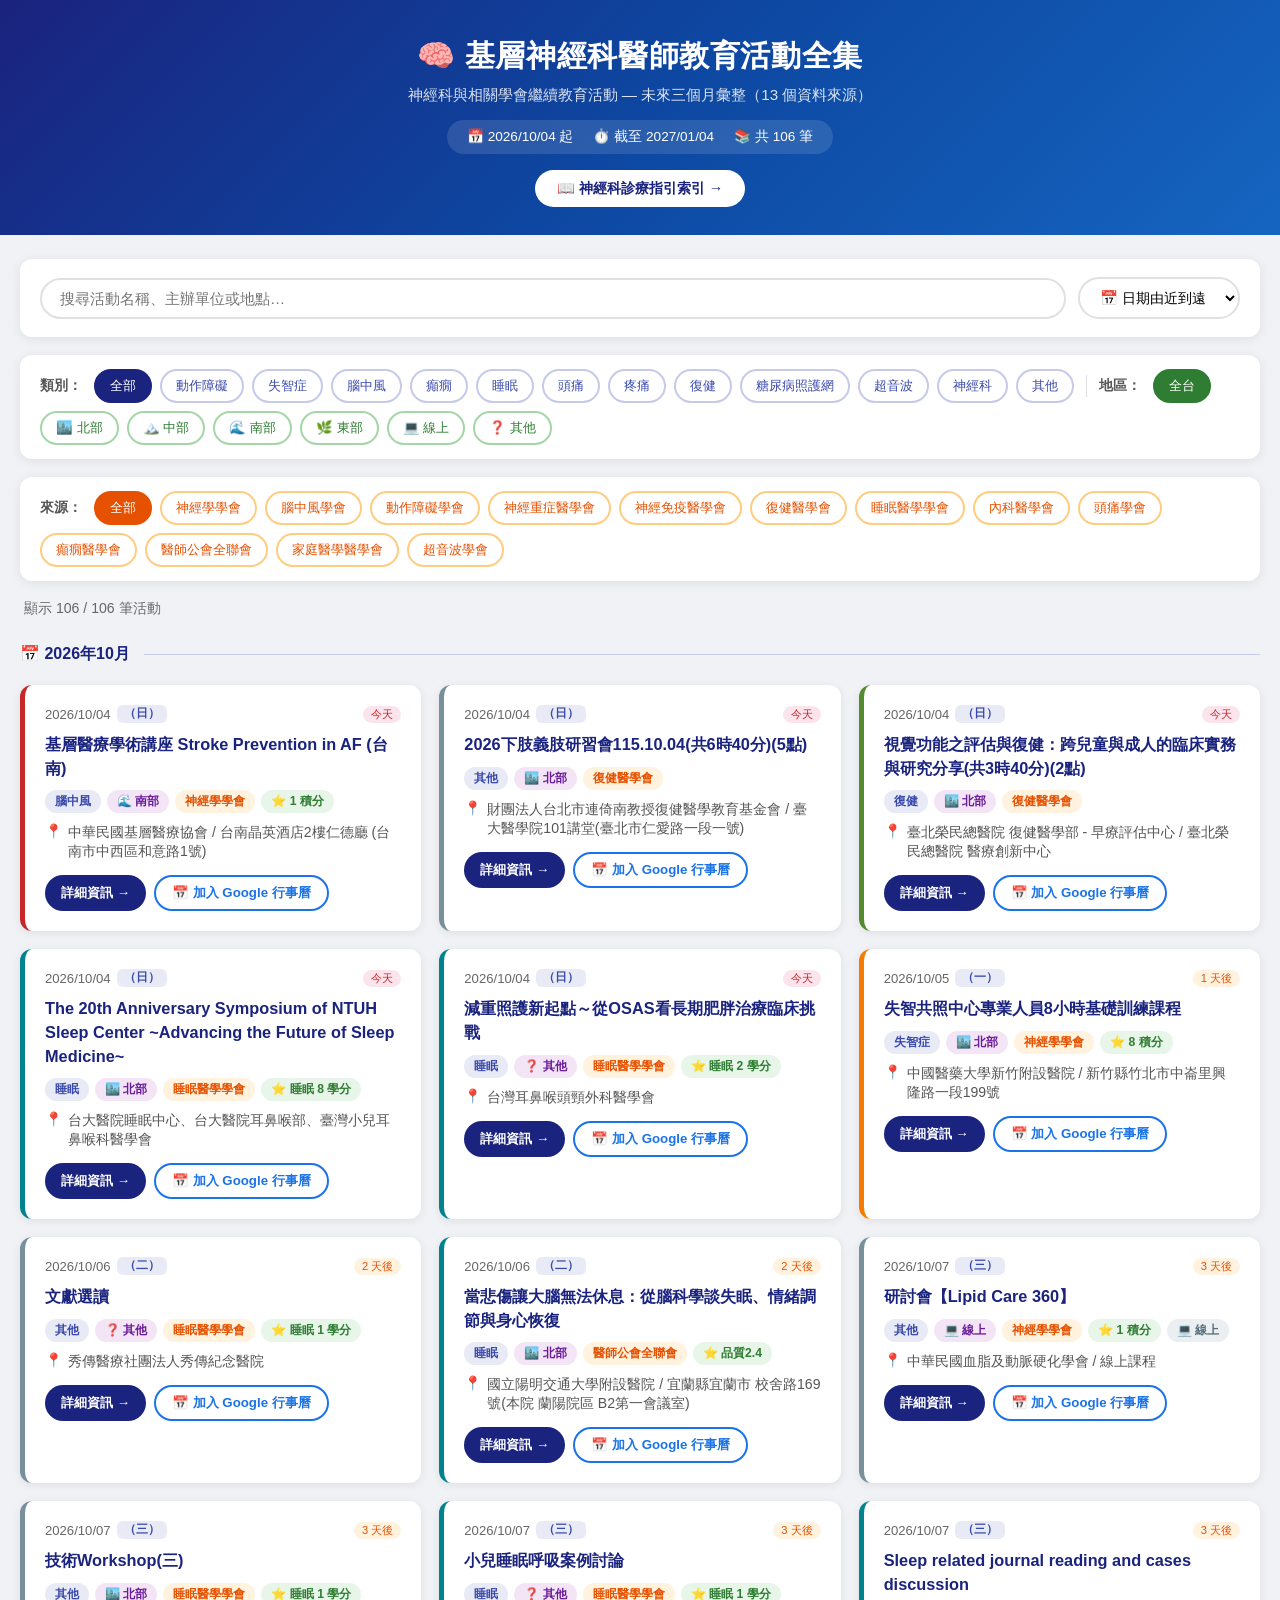
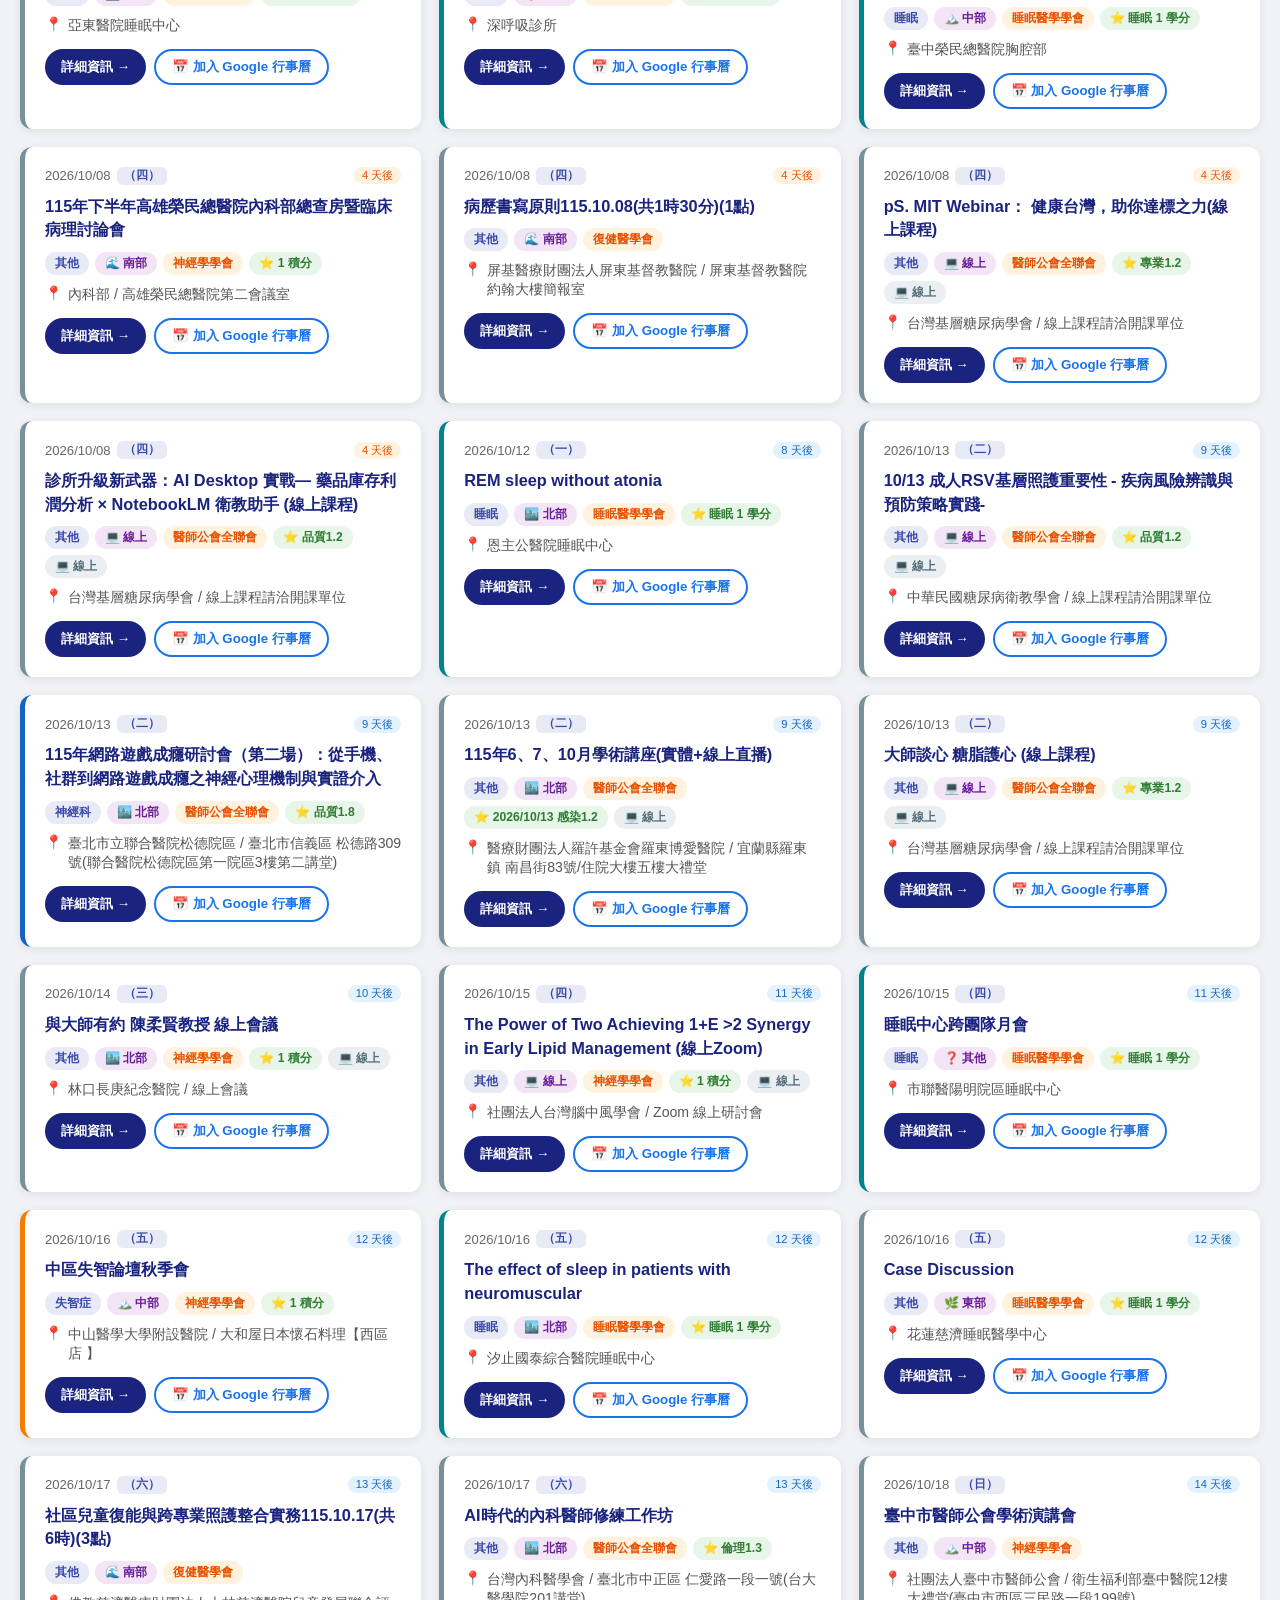
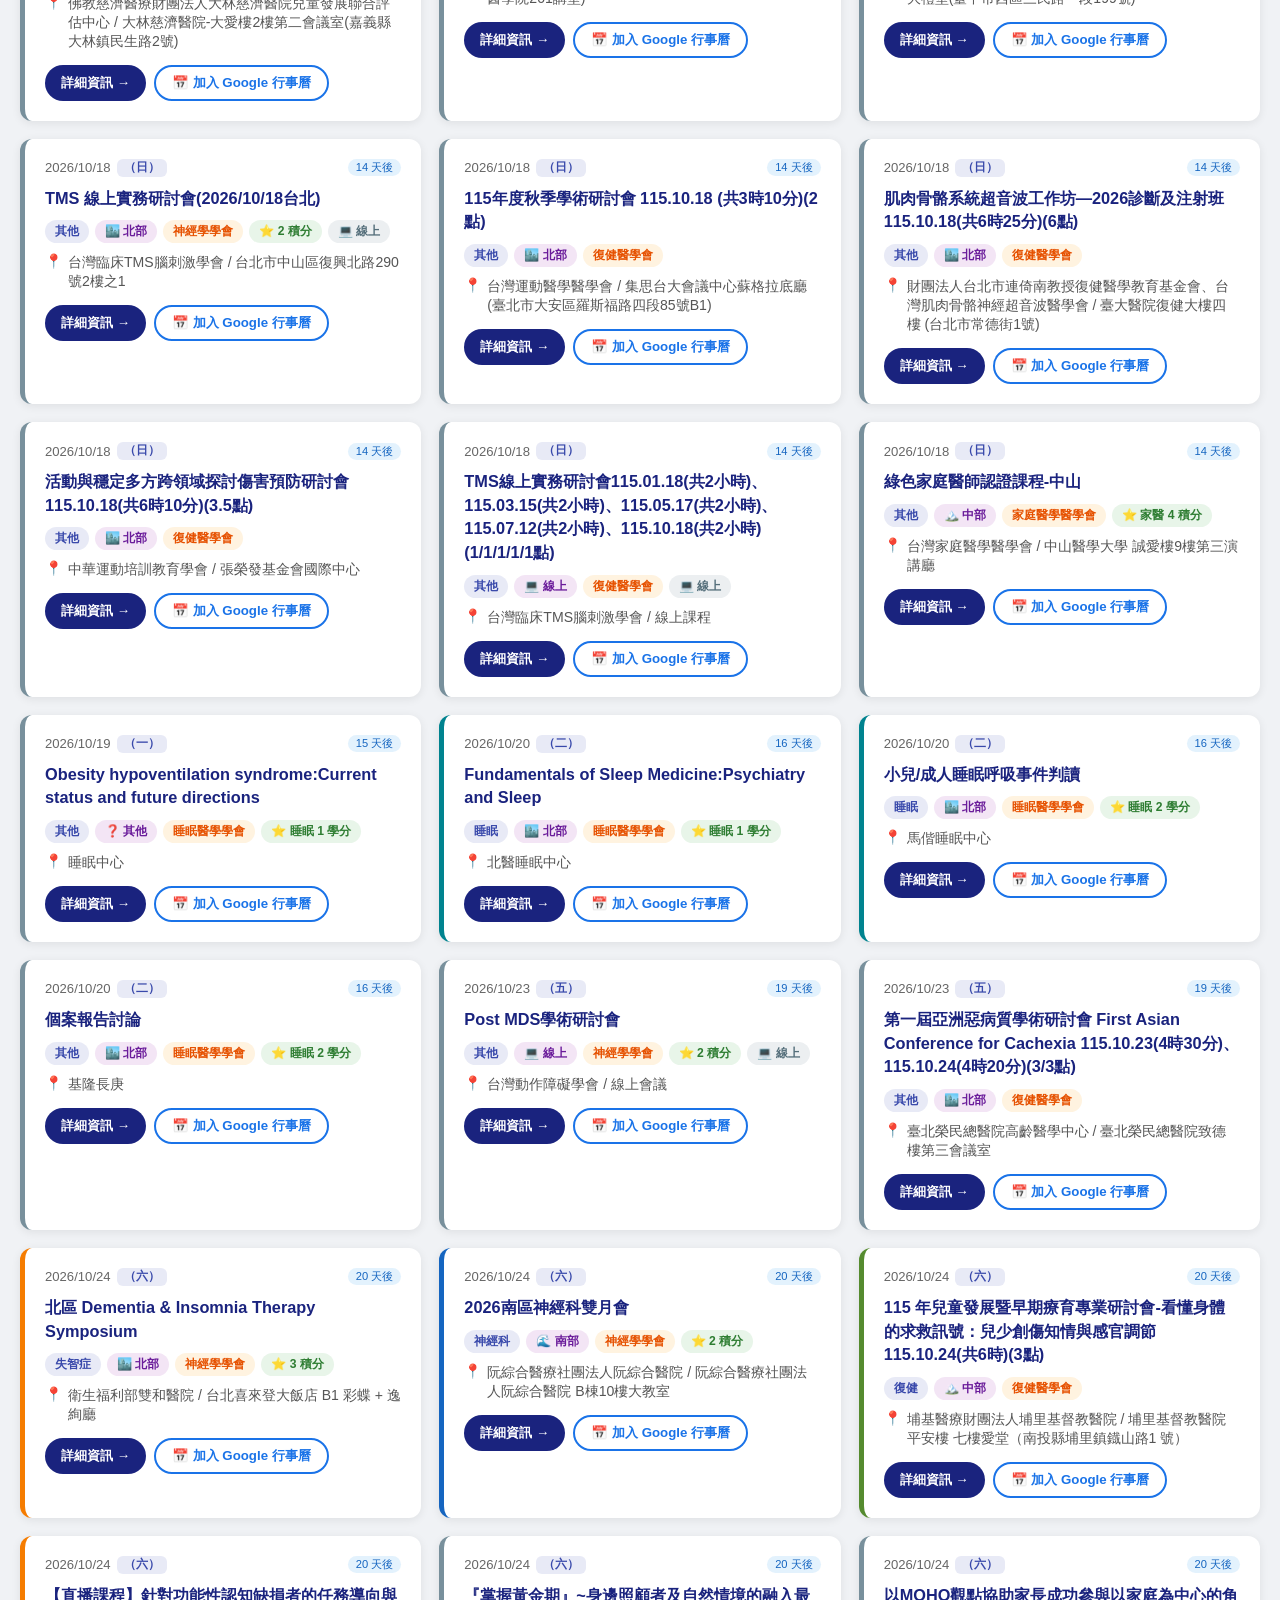
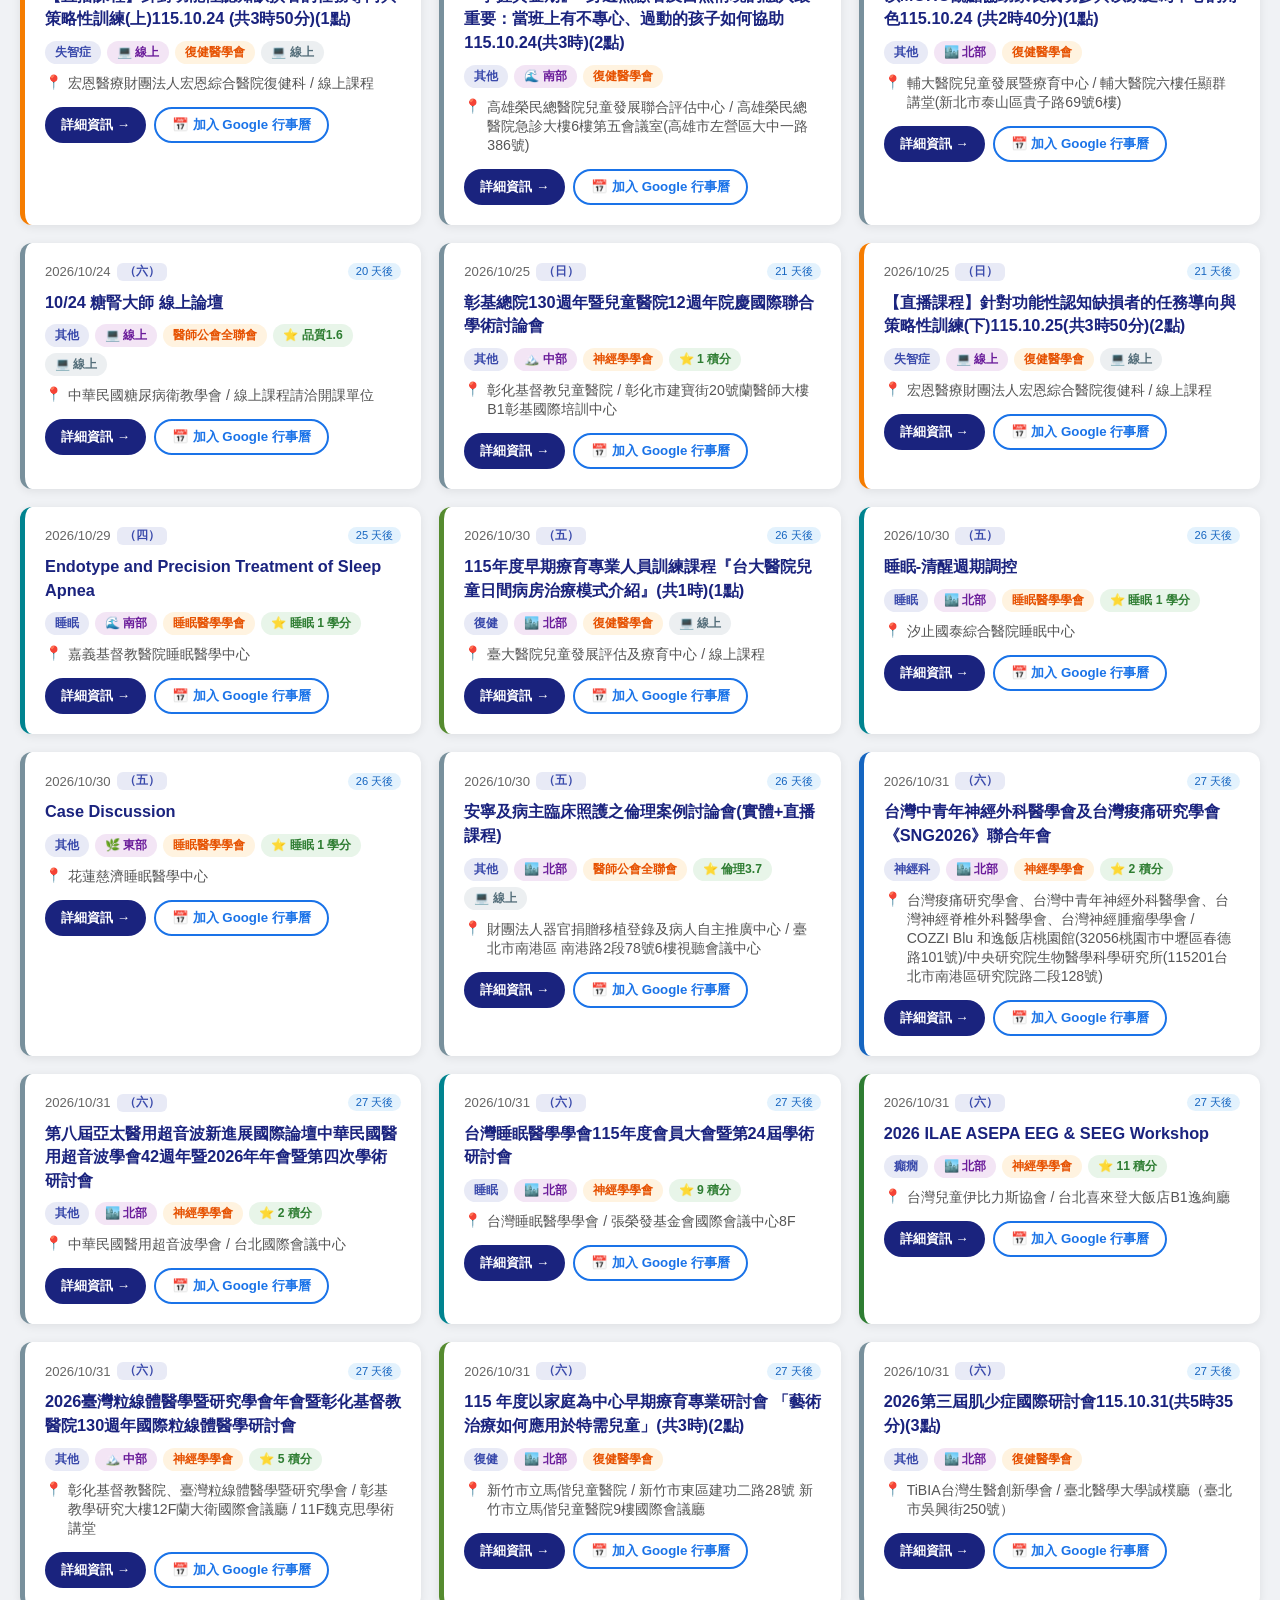
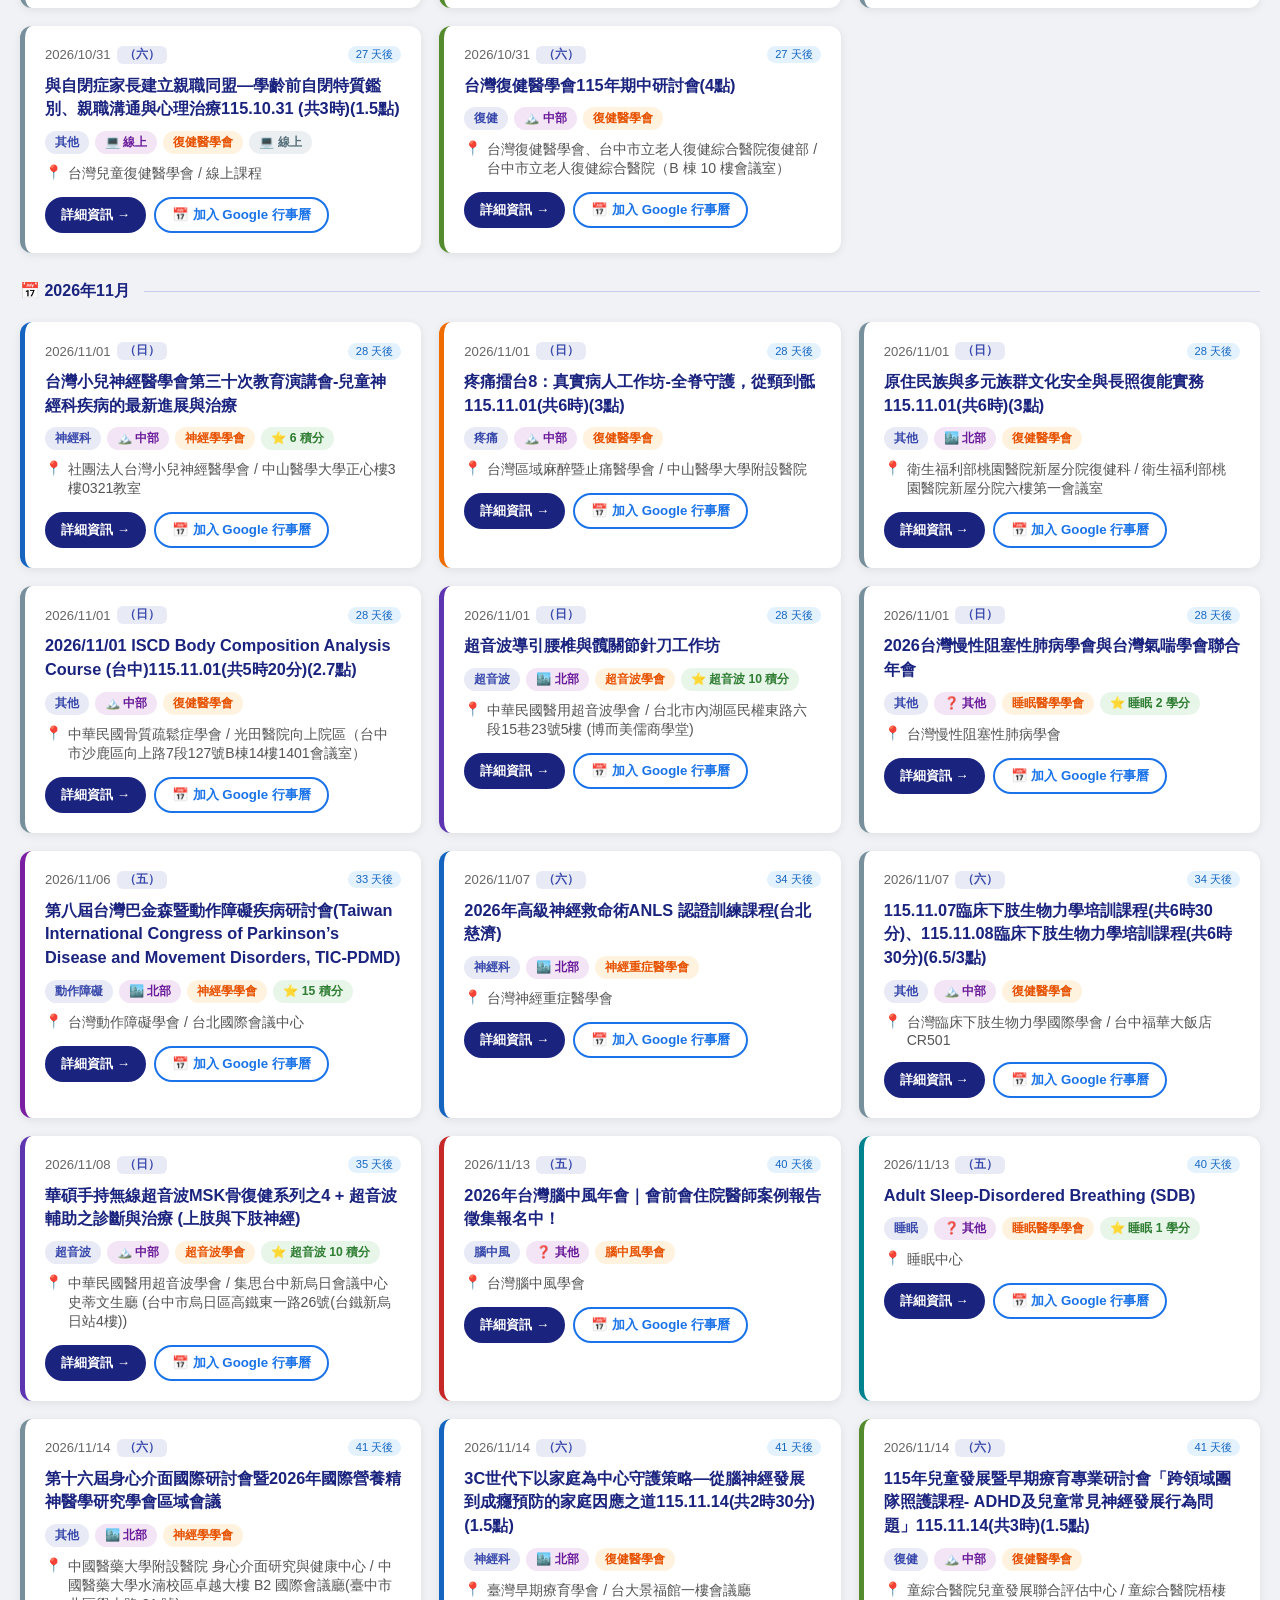
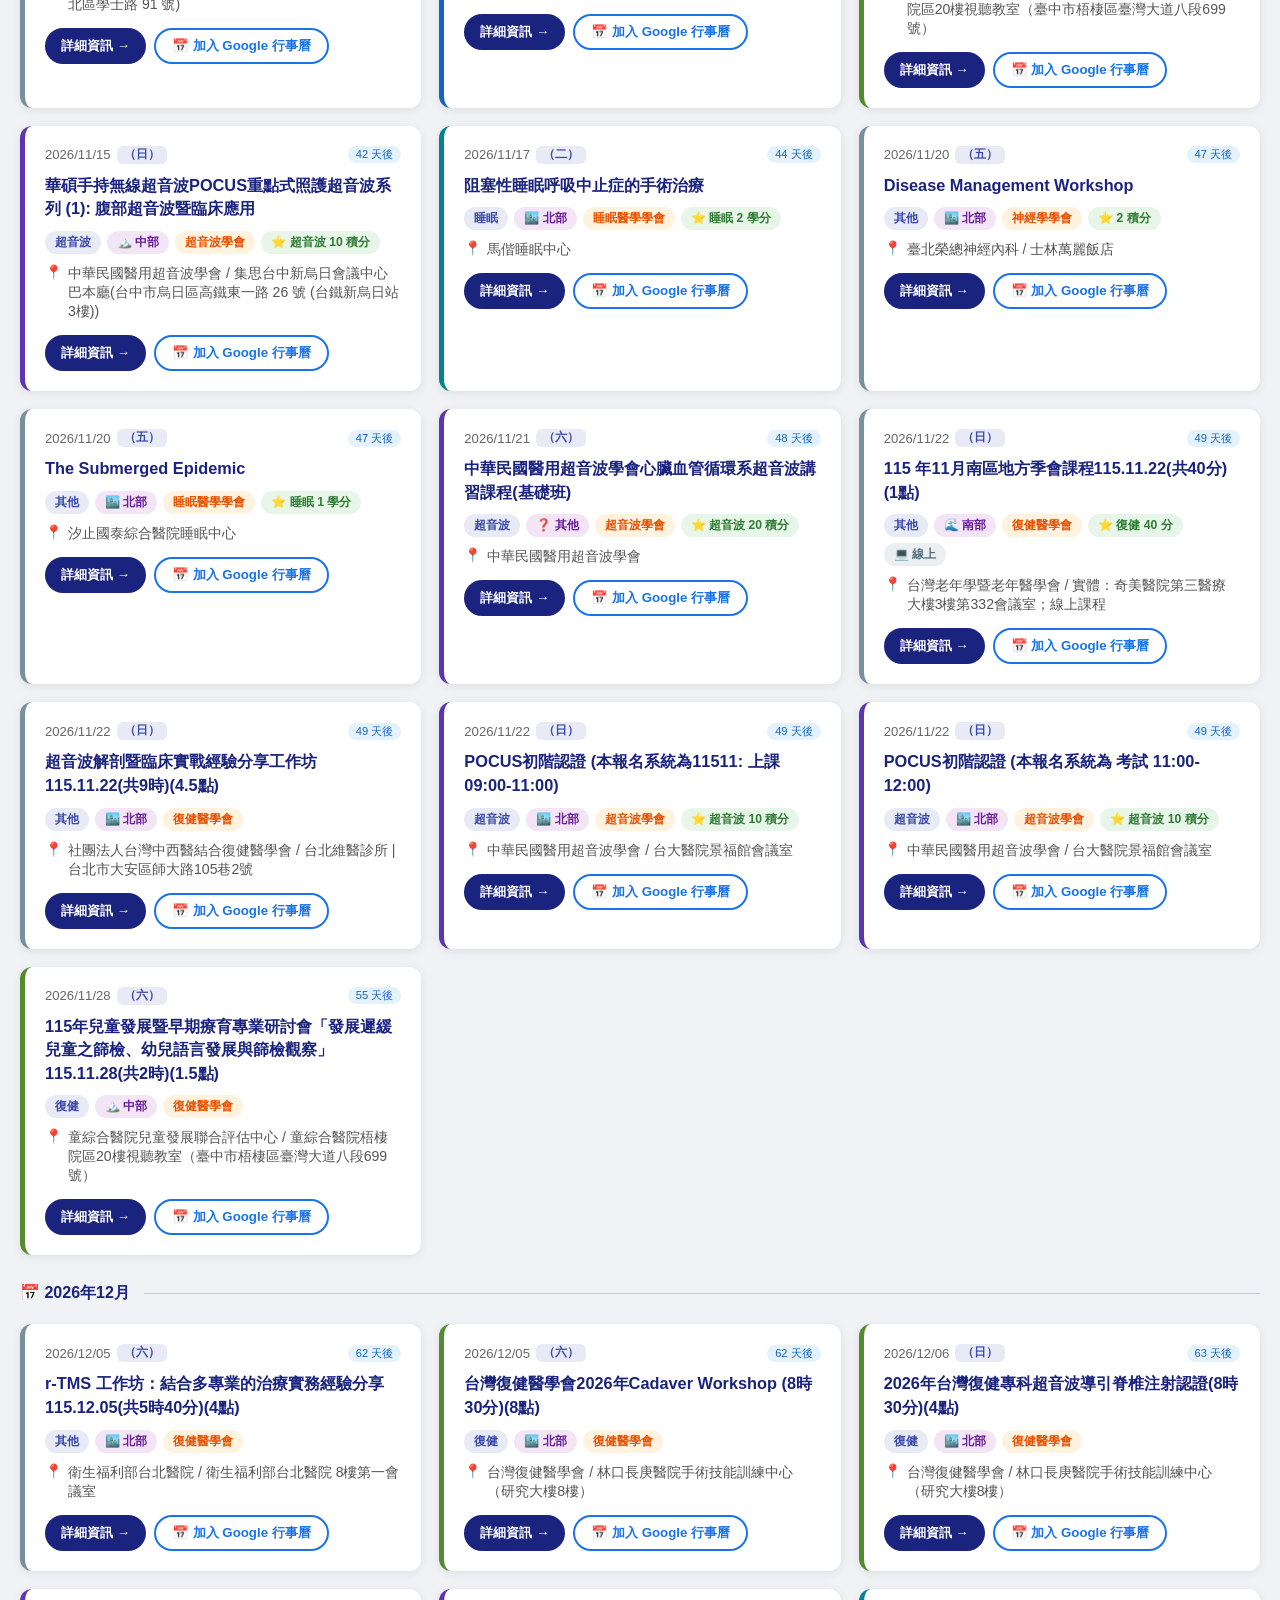
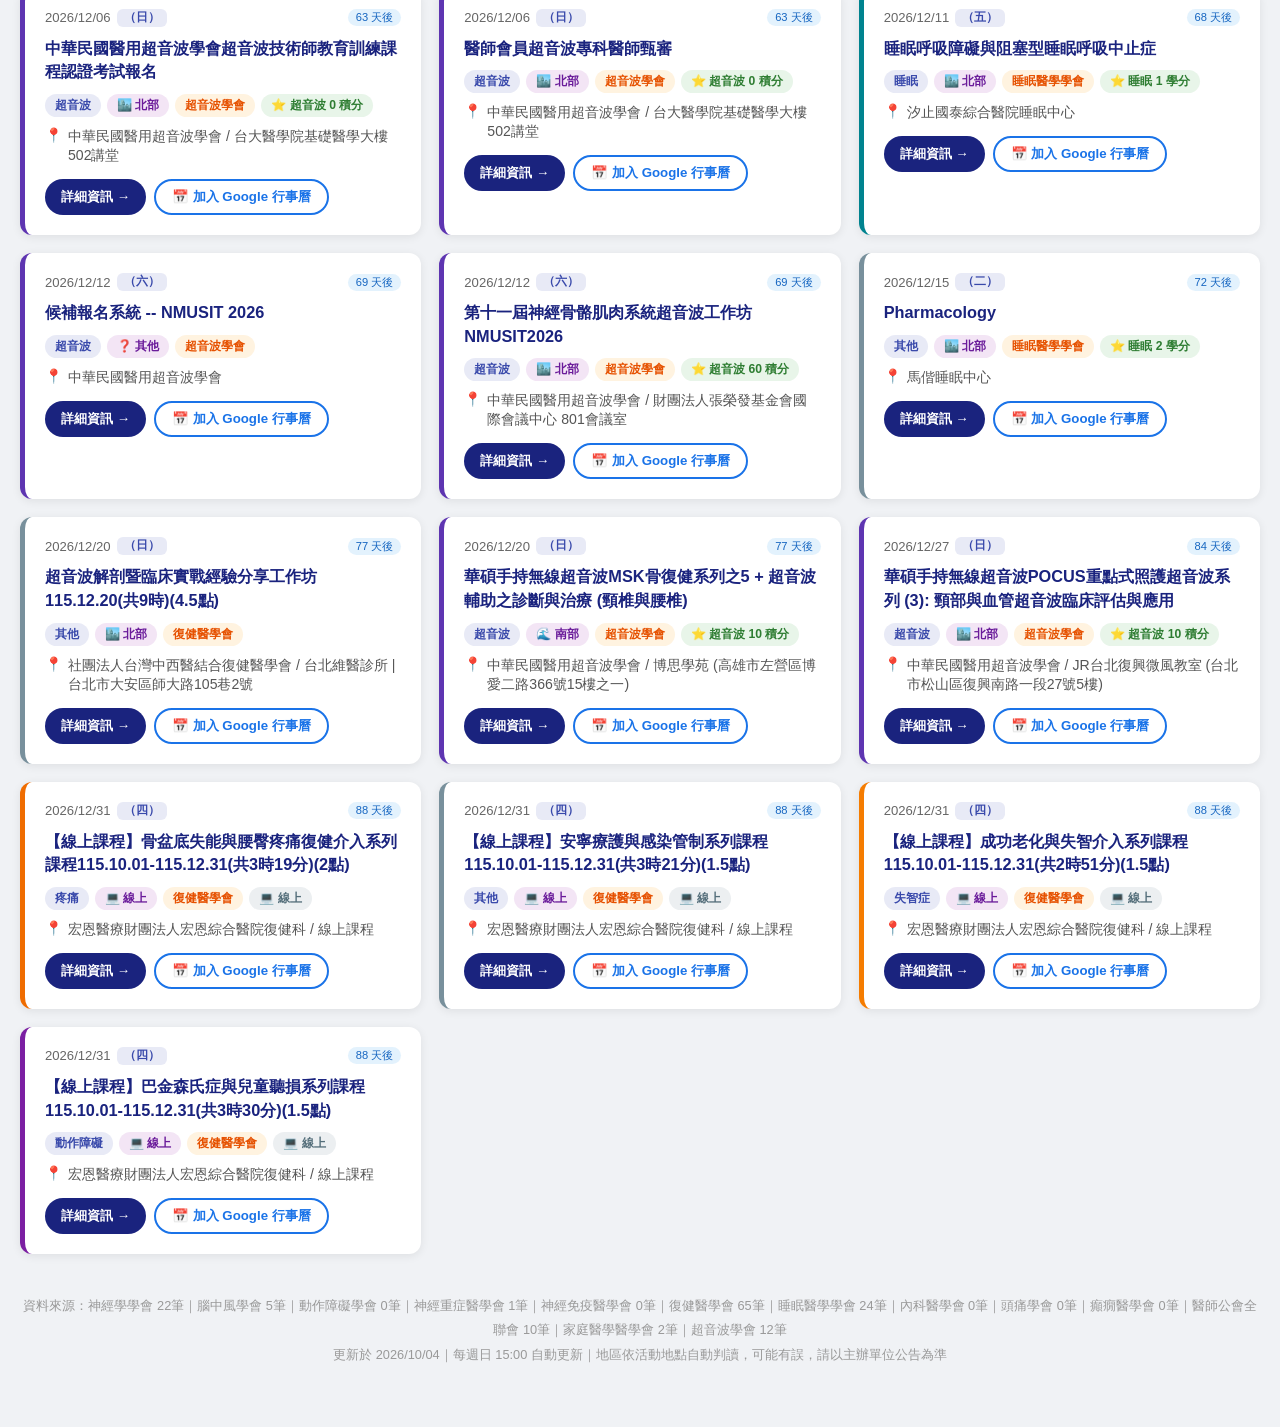
==== index.html @ 7cfce037 "Auto-update: 神經學教育活動 2026/10/04" ====
<!DOCTYPE html>
<html lang="zh-TW">
<head>
  <meta charset="UTF-8">
  <meta name="viewport" content="width=device-width, initial-scale=1.0">
  <title>基層神經科醫師教育活動全集（未來三個月）</title>
  <style>
    *, *::before, *::after { box-sizing: border-box; margin: 0; padding: 0; }
    body {
      font-family: 'Segoe UI', 'PingFang TC', 'Noto Sans TC', sans-serif;
      background: #f0f2f5; color: #222; min-height: 100vh;
    }
    header {
      background: linear-gradient(135deg, #1a237e 0%, #0d47a1 50%, #1565c0 100%);
      color: #fff; padding: 36px 24px 28px; text-align: center;
    }
    header h1 { font-size: 1.9em; font-weight: 700; margin-bottom: 8px; letter-spacing: .02em; }
    header p  { font-size: .95em; opacity: .85; }
    .header-meta {
      display: inline-flex; gap: 20px; margin-top: 14px; flex-wrap: wrap; justify-content: center;
      background: rgba(255,255,255,.12); border-radius: 30px;
      padding: 8px 20px; font-size: .85em;
    }
    .header-nav { margin-top: 16px; }
    .header-nav a {
      display: inline-flex; align-items: center; gap: 6px;
      background: #fff; color: #1a237e; text-decoration: none;
      padding: 9px 22px; border-radius: 30px; font-size: .9em; font-weight: 700;
      transition: transform .2s, box-shadow .2s;
    }
    .header-nav a:hover { transform: translateY(-2px); box-shadow: 0 6px 18px rgba(0,0,0,.25); }
    .container { max-width: 1280px; margin: 0 auto; padding: 24px 20px 60px; }
    .controls {
      background: #fff; border-radius: 12px; box-shadow: 0 2px 12px rgba(0,0,0,.08);
      padding: 18px 20px; margin-bottom: 18px;
      display: flex; flex-wrap: wrap; gap: 12px; align-items: center;
    }
    .search-box {
      flex: 1 1 260px; padding: 10px 18px; border: 2px solid #e0e0e0;
      border-radius: 30px; font-size: .95em; outline: none; transition: border-color .2s;
    }
    .search-box:focus { border-color: #1a237e; }
    .sort-select {
      padding: 10px 16px; border: 2px solid #e0e0e0; border-radius: 30px;
      font-size: .9em; cursor: pointer; outline: none; background: #fff; transition: border-color .2s;
    }
    .sort-select:focus { border-color: #1a237e; }
    .pills-bar {
      background: #fff; border-radius: 12px; box-shadow: 0 2px 12px rgba(0,0,0,.08);
      padding: 14px 20px; margin-bottom: 18px;
      display: flex; flex-wrap: wrap; gap: 8px; align-items: center;
    }
    .pill-label { font-size: .85em; color: #555; font-weight: 600; margin-right: 4px; white-space: nowrap; }
    .pill-divider { width: 1px; height: 22px; background: #e0e0e0; margin: 0 4px; }
    .pill {
      padding: 6px 14px; border: 2px solid #c5cae9; background: #fff;
      color: #3949ab; border-radius: 20px; font-size: .83em; cursor: pointer;
      transition: all .2s; white-space: nowrap;
    }
    .pill:hover  { background: #e8eaf6; }
    .pill.active { background: #1a237e; color: #fff; border-color: #1a237e; }
    .pill.region { border-color: #a5d6a7; color: #2e7d32; }
    .pill.region:hover  { background: #e8f5e9; }
    .pill.region.active { background: #2e7d32; color: #fff; border-color: #2e7d32; }
    .pill.src { border-color: #ffcc80; color: #e65100; }
    .pill.src:hover  { background: #fff3e0; }
    .pill.src.active { background: #e65100; color: #fff; border-color: #e65100; }
    .stats { font-size: .88em; color: #666; margin-bottom: 16px; padding: 0 4px; }
    .grid {
      display: grid; grid-template-columns: repeat(auto-fill, minmax(360px, 1fr)); gap: 18px;
    }
    .card {
      background: #fff; border-radius: 12px; padding: 20px;
      box-shadow: 0 2px 10px rgba(0,0,0,.08); border-left: 5px solid #3949ab;
      transition: transform .25s, box-shadow .25s;
      display: flex; flex-direction: column; gap: 10px;
    }
    .card:hover { transform: translateY(-4px); box-shadow: 0 8px 24px rgba(0,0,0,.13); }
    .card.cat-movement  { border-left-color: #7b1fa2; }
    .card.cat-dementia  { border-left-color: #f57c00; }
    .card.cat-stroke    { border-left-color: #c62828; }
    .card.cat-epilepsy  { border-left-color: #2e7d32; }
    .card.cat-sleep     { border-left-color: #00838f; }
    .card.cat-headache  { border-left-color: #ad1457; }
    .card.cat-pain      { border-left-color: #ef6c00; }
    .card.cat-rehab     { border-left-color: #558b2f; }
    .card.cat-dm        { border-left-color: #00695c; }
    .card.cat-sono      { border-left-color: #5e35b1; }
    .card.cat-neuro     { border-left-color: #1565c0; }
    .card.cat-other     { border-left-color: #78909c; }
    .card-date { font-size: .82em; color: #666; display: flex; align-items: center; gap: 6px; }
    .card-date .weekday {
      background: #e8eaf6; color: #3949ab; border-radius: 6px;
      padding: 1px 7px; font-size: .9em; font-weight: 600;
    }
    .card-date .days-left {
      margin-left: auto; background: #e3f2fd; color: #1565c0;
      border-radius: 10px; padding: 1px 8px; font-size: .85em;
    }
    .card-date .days-left.soon  { background: #fff3e0; color: #e65100; }
    .card-date .days-left.today { background: #fce4ec; color: #c62828; }
    .card-title { font-size: 1.02em; font-weight: 700; color: #1a237e; line-height: 1.45; }
    .card-tags { display: flex; flex-wrap: wrap; gap: 6px; }
    .tag { padding: 3px 10px; border-radius: 12px; font-size: .76em; font-weight: 600; white-space: nowrap; }
    .tag-cat     { background: #e8eaf6; color: #3949ab; }
    .tag-credits { background: #e8f5e9; color: #2e7d32; }
    .tag-online  { background: #eceff1; color: #546e7a; }
    .tag-region  { background: #f3e5f5; color: #6a1b9a; }
    .tag-src     { background: #fff3e0; color: #e65100; }
    .card-location { font-size: .88em; color: #555; display: flex; align-items: flex-start; gap: 5px; }
    .card-location::before { content: "📍"; flex-shrink: 0; }
    .card-actions { display: flex; flex-wrap: wrap; gap: 8px; margin-top: 4px; }
    .card-link {
      display: inline-flex; align-items: center; gap: 5px; padding: 7px 16px;
      background: #1a237e; color: #fff; text-decoration: none;
      border-radius: 20px; font-size: .83em; font-weight: 600;
      transition: background .2s;
    }
    .card-link:hover { background: #283593; }
    .card-gcal {
      background: #fff; color: #1a73e8; border: 2px solid #1a73e8;
    }
    .card-gcal:hover { background: #e8f0fe; }
    .no-results { grid-column: 1/-1; text-align: center; padding: 60px 20px; color: #999; font-size: 1.1em; }
    .month-divider {
      grid-column: 1/-1; display: flex; align-items: center; gap: 14px; margin: 10px 0 2px;
    }
    .month-divider span { font-size: 1em; font-weight: 700; color: #1a237e; white-space: nowrap; }
    .month-divider::after { content: ''; flex: 1; height: 1px; background: #c5cae9; }
    footer { text-align: center; margin-top: 40px; font-size: .8em; color: #999; line-height: 1.9; }
    footer a { color: #3949ab; text-decoration: none; }
    @media (max-width: 600px) {
      header h1 { font-size: 1.4em; }
      .grid { grid-template-columns: 1fr; }
    }
  </style>
</head>
<body>
<header>
  <h1>🧠 基層神經科醫師教育活動全集</h1>
  <p>神經科與相關學會繼續教育活動 — 未來三個月彙整（13 個資料來源）</p>
  <div class="header-meta">
    <span>📅 2026/10/04 起</span>
    <span>⏱️ 截至 2027/01/04</span>
    <span>📚 共 106 筆</span>
  </div>
  <div class="header-nav"><a href="guidelines.html">📖 神經科診療指引索引 →</a></div>
</header>

<div class="container">
  <div class="controls">
    <input class="search-box" id="search" type="text" placeholder="搜尋活動名稱、主辦單位或地點…">
    <select class="sort-select" id="sortSel">
      <option value="date-asc">📅 日期由近到遠</option>
      <option value="date-desc">📅 日期由遠到近</option>
      <option value="credits-desc">⭐ 積分由高到低</option>
    </select>
  </div>

  <div class="pills-bar">
    <span class="pill-label">類別：</span>
    <button class="pill active" data-cat="all">全部</button>
    <button class="pill" data-cat="movement">動作障礙</button>
    <button class="pill" data-cat="dementia">失智症</button>
    <button class="pill" data-cat="stroke">腦中風</button>
    <button class="pill" data-cat="epilepsy">癲癇</button>
    <button class="pill" data-cat="sleep">睡眠</button>
    <button class="pill" data-cat="headache">頭痛</button>
    <button class="pill" data-cat="pain">疼痛</button>
    <button class="pill" data-cat="rehab">復健</button>
    <button class="pill" data-cat="dm">糖尿病照護網</button>
    <button class="pill" data-cat="sono">超音波</button>
    <button class="pill" data-cat="neuro">神經科</button>
    <button class="pill" data-cat="other">其他</button>
    <div class="pill-divider"></div>
    <span class="pill-label">地區：</span>
    <button class="pill region active" data-region="all">全台</button>
    <button class="pill region" data-region="north">🏙️ 北部</button>
    <button class="pill region" data-region="central">🏔️ 中部</button>
    <button class="pill region" data-region="south">🌊 南部</button>
    <button class="pill region" data-region="east">🌿 東部</button>
    <button class="pill region" data-region="online">💻 線上</button>
    <button class="pill region" data-region="other">❓ 其他</button>
  </div>

  <div class="pills-bar">
    <span class="pill-label">來源：</span>
    <button class="pill src active" data-src="all">全部</button>
    <button class="pill src" data-src="neuro">神經學學會</button><button class="pill src" data-src="stroke">腦中風學會</button><button class="pill src" data-src="tmds">動作障礙學會</button><button class="pill src" data-src="tncs">神經重症醫學會</button><button class="pill src" data-src="tnms">神經免疫醫學會</button><button class="pill src" data-src="pmr">復健醫學會</button><button class="pill src" data-src="tssm">睡眠醫學學會</button><button class="pill src" data-src="tsim">內科醫學會</button><button class="pill src" data-src="headache">頭痛學會</button><button class="pill src" data-src="epilepsy">癲癇醫學會</button><button class="pill src" data-src="tma">醫師公會全聯會</button><button class="pill src" data-src="tafm">家庭醫學醫學會</button><button class="pill src" data-src="sono">超音波學會</button>
  </div>

  <div class="stats" id="stats"></div>
  <div class="grid" id="grid"></div>

  <footer>
    資料來源：神經學學會 22筆｜腦中風學會 5筆｜動作障礙學會 0筆｜神經重症醫學會 1筆｜神經免疫醫學會 0筆｜復健醫學會 65筆｜睡眠醫學學會 24筆｜內科醫學會 0筆｜頭痛學會 0筆｜癲癇醫學會 0筆｜醫師公會全聯會 10筆｜家庭醫學醫學會 2筆｜超音波學會 12筆<br>
    更新於 2026/10/04｜每週日 15:00 自動更新｜地區依活動地點自動判讀，可能有誤，請以主辦單位公告為準
  </footer>
</div>

<script>
const EVENTS = [
  {date:"2026-10-04",title:"基層醫療學術講座 Stroke Prevention in AF (台南)",location:"中華民國基層醫療協會 / 台南晶英酒店2樓仁德廳 (台南市中西區和意路1號)",credits:1,ctext:"",url:"https://www.neuro.org.tw/active/other_toApply_OK.asp?SID=3530",src:"neuro",cat:"stroke",online:false,region:"south"},
  {date:"2026-10-04",title:"2026下肢義肢研習會115.10.04(共6時40分)(5點)",location:"財團法人台北市連倚南教授復健醫學教育基金會 / 臺大醫學院101講堂(臺北市仁愛路一段一號)",credits:0,ctext:"",url:"https://www.pmr.org.tw/active_news/active_info.asp?/4514.html",src:"pmr",cat:"other",online:false,region:"north"},
  {date:"2026-10-04",title:"視覺功能之評估與復健：跨兒童與成人的臨床實務與研究分享(共3時40分)(2點)",location:"臺北榮民總醫院 復健醫學部 - 早療評估中心 / 臺北榮民總醫院 醫療創新中心",credits:0,ctext:"",url:"https://www.pmr.org.tw/active_news/active_info.asp?/4464.html",src:"pmr",cat:"rehab",online:false,region:"north"},
  {date:"2026-10-04",title:"The 20th Anniversary Symposium of NTUH Sleep Center ~Advancing the Future of Sleep Medicine~",location:"台大醫院睡眠中心、台大醫院耳鼻喉部、臺灣小兒耳鼻喉科醫學會",credits:8.0,ctext:"睡眠 8 學分",url:"https://www.tssm.org.tw/learn_list.php",src:"tssm",cat:"sleep",online:false,region:"north"},
  {date:"2026-10-04",title:"減重照護新起點～從OSAS看長期肥胖治療臨床挑戰",location:"台灣耳鼻喉頭頸外科醫學會",credits:2.0,ctext:"睡眠 2 學分",url:"https://www.tssm.org.tw/learn_list.php",src:"tssm",cat:"sleep",online:false,region:"other"},
  {date:"2026-10-05",title:"失智共照中心專業人員8小時基礎訓練課程",location:"中國醫藥大學新竹附設醫院 / 新竹縣竹北市中崙里興隆路一段199號",credits:8,ctext:"",url:"https://www.neuro.org.tw/active/other_toApply_OK.asp?SID=3535",src:"neuro",cat:"dementia",online:false,region:"north"},
  {date:"2026-10-06",title:"文獻選讀",location:"秀傳醫療社團法人秀傳紀念醫院",credits:1.0,ctext:"睡眠 1 學分",url:"https://www.tssm.org.tw/learn_list.php",src:"tssm",cat:"other",online:false,region:"other"},
  {date:"2026-10-06",title:"當悲傷讓大腦無法休息：從腦科學談失眠、情緒調節與身心恢復",location:"國立陽明交通大學附設醫院 / 宜蘭縣宜蘭市 校舍路169號(本院 蘭陽院區 B2第一會議室)",credits:0,ctext:"品質2.4",url:"https://www.tma.tw/credit/index_06.asp",src:"tma",cat:"sleep",online:false,region:"north"},
  {date:"2026-10-07",title:"研討會【Lipid Care 360】",location:"中華民國血脂及動脈硬化學會 / 線上課程",credits:1,ctext:"",url:"https://www.neuro.org.tw/active/other_toApply_OK.asp?SID=3523",src:"neuro",cat:"other",online:true,region:"online"},
  {date:"2026-10-07",title:"技術Workshop(三)",location:"亞東醫院睡眠中心",credits:1.0,ctext:"睡眠 1 學分",url:"https://www.tssm.org.tw/learn_list.php",src:"tssm",cat:"other",online:false,region:"north"},
  {date:"2026-10-07",title:"小兒睡眠呼吸案例討論",location:"深呼吸診所",credits:1.0,ctext:"睡眠 1 學分",url:"https://www.tssm.org.tw/learn_list.php",src:"tssm",cat:"sleep",online:false,region:"other"},
  {date:"2026-10-07",title:"Sleep related journal reading and cases discussion",location:"臺中榮民總醫院胸腔部",credits:1.0,ctext:"睡眠 1 學分",url:"https://www.tssm.org.tw/learn_list.php",src:"tssm",cat:"sleep",online:false,region:"central"},
  {date:"2026-10-08",title:"115年下半年高雄榮民總醫院內科部總查房暨臨床病理討論會",location:"內科部 / 高雄榮民總醫院第二會議室",credits:1,ctext:"",url:"https://www.neuro.org.tw/active/other_toApply_OK.asp?SID=3461",src:"neuro",cat:"other",online:false,region:"south"},
  {date:"2026-10-08",title:"病歷書寫原則115.10.08(共1時30分)(1點)",location:"屏基醫療財團法人屏東基督教醫院 / 屏東基督教醫院約翰大樓簡報室",credits:0,ctext:"",url:"https://www.pmr.org.tw/active_news/active_info.asp?/4530.html",src:"pmr",cat:"other",online:false,region:"south"},
  {date:"2026-10-08",title:"pS. MIT Webinar： 健康台灣，助你達標之力(線上課程)",location:"台灣基層糖尿病學會 / 線上課程請洽開課單位",credits:0,ctext:"專業1.2",url:"https://www.tma.tw/credit/index_06.asp",src:"tma",cat:"other",online:true,region:"online"},
  {date:"2026-10-08",title:"診所升級新武器：AI Desktop 實戰— 藥品庫存利潤分析 × NotebookLM 衛教助手 (線上課程)",location:"台灣基層糖尿病學會 / 線上課程請洽開課單位",credits:0,ctext:"品質1.2",url:"https://www.tma.tw/credit/index_06.asp",src:"tma",cat:"other",online:true,region:"online"},
  {date:"2026-10-12",title:"REM sleep without atonia",location:"恩主公醫院睡眠中心",credits:1.0,ctext:"睡眠 1 學分",url:"https://www.tssm.org.tw/learn_list.php",src:"tssm",cat:"sleep",online:false,region:"north"},
  {date:"2026-10-13",title:"10/13 成人RSV基層照護重要性 - 疾病風險辨識與預防策略實踐-",location:"中華民國糖尿病衛教學會 / 線上課程請洽開課單位",credits:0,ctext:"品質1.2",url:"https://www.tma.tw/credit/index_06.asp",src:"tma",cat:"other",online:true,region:"online"},
  {date:"2026-10-13",title:"115年網路遊戲成癮研討會（第二場）：從手機、社群到網路遊戲成癮之神經心理機制與實證介入",location:"臺北市立聯合醫院松德院區 / 臺北市信義區 松德路309號(聯合醫院松德院區第一院區3樓第二講堂)",credits:0,ctext:"品質1.8",url:"https://www.tma.tw/credit/index_06.asp",src:"tma",cat:"neuro",online:false,region:"north"},
  {date:"2026-10-13",title:"115年6、7、10月學術講座(實體+線上直播)",location:"醫療財團法人羅許基金會羅東博愛醫院 / 宜蘭縣羅東鎮 南昌街83號/住院大樓五樓大禮堂",credits:0,ctext:"2026/10/13 感染1.2",url:"https://www.tma.tw/credit/index_06.asp",src:"tma",cat:"other",online:true,region:"north"},
  {date:"2026-10-13",title:"大師談心 糖脂護心 (線上課程)",location:"台灣基層糖尿病學會 / 線上課程請洽開課單位",credits:0,ctext:"專業1.2",url:"https://www.tma.tw/credit/index_06.asp",src:"tma",cat:"other",online:true,region:"online"},
  {date:"2026-10-14",title:"與大師有約 陳柔賢教授 線上會議",location:"林口長庚紀念醫院 / 線上會議",credits:1,ctext:"",url:"https://www.neuro.org.tw/active/other_toApply_OK.asp?SID=3450",src:"neuro",cat:"other",online:true,region:"north"},
  {date:"2026-10-15",title:"The Power of Two Achieving 1+E >2 Synergy in Early Lipid Management (線上Zoom)",location:"社團法人台灣腦中風學會 / Zoom 線上研討會",credits:1,ctext:"",url:"https://www.neuro.org.tw/active/other_toApply_OK.asp?SID=3537",src:"neuro",cat:"other",online:true,region:"online"},
  {date:"2026-10-15",title:"睡眠中心跨團隊月會",location:"市聯醫陽明院區睡眠中心",credits:1.0,ctext:"睡眠 1 學分",url:"https://www.tssm.org.tw/learn_list.php",src:"tssm",cat:"sleep",online:false,region:"other"},
  {date:"2026-10-16",title:"中區失智論壇秋季會",location:"中山醫學大學附設醫院 / 大和屋日本懷石料理【西區店 】",credits:1,ctext:"",url:"https://www.neuro.org.tw/active/other_toApply_OK.asp?SID=3538",src:"neuro",cat:"dementia",online:false,region:"central"},
  {date:"2026-10-16",title:"The effect of sleep in patients with neuromuscular",location:"汐止國泰綜合醫院睡眠中心",credits:1.0,ctext:"睡眠 1 學分",url:"https://www.tssm.org.tw/learn_list.php",src:"tssm",cat:"sleep",online:false,region:"north"},
  {date:"2026-10-16",title:"Case Discussion",location:"花蓮慈濟睡眠醫學中心",credits:1.0,ctext:"睡眠 1 學分",url:"https://www.tssm.org.tw/learn_list.php",src:"tssm",cat:"other",online:false,region:"east"},
  {date:"2026-10-17",title:"社區兒童復能與跨專業照護整合實務115.10.17(共6時)(3點)",location:"佛教慈濟醫療財團法人大林慈濟醫院兒童發展聯合評估中心 / 大林慈濟醫院-大愛樓2樓第二會議室(嘉義縣大林鎮民生路2號)",credits:0,ctext:"",url:"https://www.pmr.org.tw/active_news/active_info.asp?/4536.html",src:"pmr",cat:"other",online:false,region:"south"},
  {date:"2026-10-17",title:"AI時代的內科醫師修練工作坊",location:"台灣內科醫學會 / 臺北市中正區 仁愛路一段一號(台大醫學院201講堂)",credits:0,ctext:"倫理1.3",url:"https://www.tma.tw/credit/index_06.asp",src:"tma",cat:"other",online:false,region:"north"},
  {date:"2026-10-18",title:"臺中市醫師公會學術演講會",location:"社團法人臺中市醫師公會 / 衛生福利部臺中醫院12樓大禮堂(臺中市西區三民路一段199號)",credits:0,ctext:"",url:"https://www.neuro.org.tw/active/other_toApply_OK.asp?SID=3532",src:"neuro",cat:"other",online:false,region:"central"},
  {date:"2026-10-18",title:"TMS 線上實務研討會(2026/10/18台北)",location:"台灣臨床TMS腦刺激學會 / 台北市中山區復興北路290號2樓之1",credits:2,ctext:"",url:"https://www.neuro.org.tw/active/other_toApply_OK.asp?SID=3448",src:"neuro",cat:"other",online:true,region:"north"},
  {date:"2026-10-18",title:"115年度秋季學術研討會 115.10.18 (共3時10分)(2點)",location:"台灣運動醫學醫學會 / 集思台大會議中心蘇格拉底廳 (臺北市大安區羅斯福路四段85號B1)",credits:0,ctext:"",url:"https://www.pmr.org.tw/active_news/active_info.asp?/4540.html",src:"pmr",cat:"other",online:false,region:"north"},
  {date:"2026-10-18",title:"肌肉骨骼系統超音波工作坊—2026診斷及注射班115.10.18(共6時25分)(6點)",location:"財團法人台北市連倚南教授復健醫學教育基金會、台灣肌肉骨骼神經超音波醫學會 / 臺大醫院復健大樓四樓 (台北市常德街1號)",credits:0,ctext:"",url:"https://www.pmr.org.tw/active_news/active_info.asp?/4523.html",src:"pmr",cat:"other",online:false,region:"north"},
  {date:"2026-10-18",title:"活動與穩定多方跨領域探討傷害預防研討會 115.10.18(共6時10分)(3.5點)",location:"中華運動培訓教育學會 / 張榮發基金會國際中心",credits:0,ctext:"",url:"https://www.pmr.org.tw/active_news/active_info.asp?/4512.html",src:"pmr",cat:"other",online:false,region:"north"},
  {date:"2026-10-18",title:"TMS線上實務研討會115.01.18(共2小時)、115.03.15(共2小時)、115.05.17(共2小時)、115.07.12(共2小時)、115.10.18(共2小時)(1/1/1/1/1點)",location:"台灣臨床TMS腦刺激學會 / 線上課程",credits:0,ctext:"",url:"https://www.pmr.org.tw/active_news/active_info.asp?/4334.html",src:"pmr",cat:"other",online:true,region:"online"},
  {date:"2026-10-18",title:"綠色家庭醫師認證課程-中山",location:"台灣家庭醫學醫學會 / 中山醫學大學 誠愛樓9樓第三演講廳",credits:4.0,ctext:"家醫 4 積分",url:"http://www.tafm.org.tw/ehc-tafm/s/w/edu/scheduleInfo1/schedule/60f2811a8a334e34a0a48b721403a86d",src:"tafm",cat:"other",online:false,region:"central"},
  {date:"2026-10-19",title:"Obesity hypoventilation syndrome:Current status and future directions",location:"睡眠中心",credits:1.0,ctext:"睡眠 1 學分",url:"https://www.tssm.org.tw/learn_list.php",src:"tssm",cat:"other",online:false,region:"other"},
  {date:"2026-10-20",title:"Fundamentals of Sleep Medicine:Psychiatry and Sleep",location:"北醫睡眠中心",credits:1.0,ctext:"睡眠 1 學分",url:"https://www.tssm.org.tw/learn_list.php",src:"tssm",cat:"sleep",online:false,region:"north"},
  {date:"2026-10-20",title:"小兒/成人睡眠呼吸事件判讀",location:"馬偕睡眠中心",credits:2.0,ctext:"睡眠 2 學分",url:"https://www.tssm.org.tw/learn_list.php",src:"tssm",cat:"sleep",online:false,region:"north"},
  {date:"2026-10-20",title:"個案報告討論",location:"基隆長庚",credits:2.0,ctext:"睡眠 2 學分",url:"https://www.tssm.org.tw/learn_list.php",src:"tssm",cat:"other",online:false,region:"north"},
  {date:"2026-10-23",title:"Post MDS學術研討會",location:"台灣動作障礙學會 / 線上會議",credits:2,ctext:"",url:"https://www.neuro.org.tw/active/other_toApply_OK.asp?SID=3542",src:"neuro",cat:"other",online:true,region:"online"},
  {date:"2026-10-23",title:"第一屆亞洲惡病質學術研討會 First Asian Conference for Cachexia 115.10.23(4時30分)、115.10.24(4時20分)(3/3點)",location:"臺北榮民總醫院高齡醫學中心 / 臺北榮民總醫院致德樓第三會議室",credits:0,ctext:"",url:"https://www.pmr.org.tw/active_news/active_info.asp?/4545.html",src:"pmr",cat:"other",online:false,region:"north"},
  {date:"2026-10-24",title:"北區 Dementia & Insomnia Therapy Symposium",location:"衛生福利部雙和醫院 / 台北喜來登大飯店 B1 彩蝶 + 逸絢廳",credits:3,ctext:"",url:"https://www.neuro.org.tw/active/other_toApply_OK.asp?SID=3531",src:"neuro",cat:"dementia",online:false,region:"north"},
  {date:"2026-10-24",title:"2026南區神經科雙月會",location:"阮綜合醫療社團法人阮綜合醫院 / 阮綜合醫療社團法人阮綜合醫院 B棟10樓大教室",credits:2,ctext:"",url:"https://www.neuro.org.tw/active/other_toApply_OK.asp?SID=3516",src:"neuro",cat:"neuro",online:false,region:"south"},
  {date:"2026-10-24",title:"115 年兒童發展暨早期療育專業研討會-看懂身體的求救訊號：兒少創傷知情與感官調節115.10.24(共6時)(3點)",location:"埔基醫療財團法人埔里基督教醫院 / 埔里基督教醫院 平安樓 七樓愛堂（南投縣埔里鎮鐡山路1 號）",credits:0,ctext:"",url:"https://www.pmr.org.tw/active_news/active_info.asp?/4538.html",src:"pmr",cat:"rehab",online:false,region:"central"},
  {date:"2026-10-24",title:"【直播課程】針對功能性認知缺損者的任務導向與策略性訓練(上)115.10.24 (共3時50分)(1點)",location:"宏恩醫療財團法人宏恩綜合醫院復健科 / 線上課程",credits:0,ctext:"",url:"https://www.pmr.org.tw/active_news/active_info.asp?/4537.html",src:"pmr",cat:"dementia",online:true,region:"online"},
  {date:"2026-10-24",title:"『掌握黃金期』~身邊照顧者及自然情境的融入最重要：當班上有不專心、過動的孩子如何協助115.10.24(共3時)(2點)",location:"高雄榮民總醫院兒童發展聯合評估中心 / 高雄榮民總醫院急診大樓6樓第五會議室(高雄市左營區大中一路386號)",credits:0,ctext:"",url:"https://www.pmr.org.tw/active_news/active_info.asp?/4534.html",src:"pmr",cat:"other",online:false,region:"south"},
  {date:"2026-10-24",title:"以MOHO觀點協助家長成功參與以家庭為中心的角色115.10.24 (共2時40分)(1點)",location:"輔大醫院兒童發展暨療育中心 / 輔大醫院六樓任顯群講堂(新北市泰山區貴子路69號6樓)",credits:0,ctext:"",url:"https://www.pmr.org.tw/active_news/active_info.asp?/4528.html",src:"pmr",cat:"other",online:false,region:"north"},
  {date:"2026-10-24",title:"10/24 糖腎大師 線上論壇",location:"中華民國糖尿病衛教學會 / 線上課程請洽開課單位",credits:0,ctext:"品質1.6",url:"https://www.tma.tw/credit/index_06.asp",src:"tma",cat:"other",online:true,region:"online"},
  {date:"2026-10-25",title:"彰基總院130週年暨兒童醫院12週年院慶國際聯合學術討論會",location:"彰化基督教兒童醫院 / 彰化市建寶街20號蘭醫師大樓B1彰基國際培訓中心",credits:1,ctext:"",url:"https://www.neuro.org.tw/active/other_toApply_OK.asp?SID=3529",src:"neuro",cat:"other",online:false,region:"central"},
  {date:"2026-10-25",title:"【直播課程】針對功能性認知缺損者的任務導向與策略性訓練(下)115.10.25(共3時50分)(2點)",location:"宏恩醫療財團法人宏恩綜合醫院復健科 / 線上課程",credits:0,ctext:"",url:"https://www.pmr.org.tw/active_news/active_info.asp?/4535.html",src:"pmr",cat:"dementia",online:true,region:"online"},
  {date:"2026-10-29",title:"Endotype and Precision Treatment of Sleep Apnea",location:"嘉義基督教醫院睡眠醫學中心",credits:1.0,ctext:"睡眠 1 學分",url:"https://www.tssm.org.tw/learn_list.php",src:"tssm",cat:"sleep",online:false,region:"south"},
  {date:"2026-10-30",title:"115年度早期療育專業人員訓練課程『台大醫院兒童日間病房治療模式介紹』(共1時)(1點)",location:"臺大醫院兒童發展評估及療育中心 / 線上課程",credits:0,ctext:"",url:"https://www.pmr.org.tw/active_news/active_info.asp?/4543.html",src:"pmr",cat:"rehab",online:true,region:"north"},
  {date:"2026-10-30",title:"睡眠-清醒週期調控",location:"汐止國泰綜合醫院睡眠中心",credits:1.0,ctext:"睡眠 1 學分",url:"https://www.tssm.org.tw/learn_list.php",src:"tssm",cat:"sleep",online:false,region:"north"},
  {date:"2026-10-30",title:"Case Discussion",location:"花蓮慈濟睡眠醫學中心",credits:1.0,ctext:"睡眠 1 學分",url:"https://www.tssm.org.tw/learn_list.php",src:"tssm",cat:"other",online:false,region:"east"},
  {date:"2026-10-30",title:"安寧及病主臨床照護之倫理案例討論會(實體+直播課程)",location:"財團法人器官捐贈移植登錄及病人自主推廣中心 / 臺北市南港區 南港路2段78號6樓視聽會議中心",credits:0,ctext:"倫理3.7",url:"https://www.tma.tw/credit/index_06.asp",src:"tma",cat:"other",online:true,region:"north"},
  {date:"2026-10-31",title:"台灣中青年神經外科醫學會及台灣痠痛研究學會《SNG2026》聯合年會",location:"台灣痠痛研究學會、台灣中青年神經外科醫學會、台灣神經脊椎外科醫學會、台灣神經腫瘤學學會 / COZZI Blu 和逸飯店桃園館(32056桃園市中壢區春德路101號)/中央研究院生物醫學科學研究所(115201台北市南港區研究院路二段128號)",credits:2,ctext:"",url:"https://www.neuro.org.tw/active/other_toApply_OK.asp?SID=3541",src:"neuro",cat:"neuro",online:false,region:"north"},
  {date:"2026-10-31",title:"第八屆亞太醫用超音波新進展國際論壇中華民國醫用超音波學會42週年暨2026年年會暨第四次學術研討會",location:"中華民國醫用超音波學會 / 台北國際會議中心",credits:2,ctext:"",url:"https://www.neuro.org.tw/active/other_toApply_OK.asp?SID=3536",src:"neuro",cat:"other",online:false,region:"north"},
  {date:"2026-10-31",title:"台灣睡眠醫學學會115年度會員大會暨第24屆學術研討會",location:"台灣睡眠醫學學會 / 張榮發基金會國際會議中心8F",credits:9,ctext:"",url:"https://www.neuro.org.tw/active/other_toApply_OK.asp?SID=3534",src:"neuro",cat:"sleep",online:false,region:"north"},
  {date:"2026-10-31",title:"2026 ILAE ASEPA EEG & SEEG Workshop",location:"台灣兒童伊比力斯協會 / 台北喜來登大飯店B1逸絢廳",credits:11,ctext:"",url:"https://www.neuro.org.tw/active/other_toApply_OK.asp?SID=3514",src:"neuro",cat:"epilepsy",online:false,region:"north"},
  {date:"2026-10-31",title:"2026臺灣粒線體醫學暨研究學會年會暨彰化基督教醫院130週年國際粒線體醫學研討會",location:"彰化基督教醫院、臺灣粒線體醫學暨研究學會 / 彰基教學研究大樓12F蘭大衛國際會議廳 / 11F魏克思學術講堂",credits:5,ctext:"",url:"https://www.neuro.org.tw/active/other_toApply_OK.asp?SID=3483",src:"neuro",cat:"other",online:false,region:"central"},
  {date:"2026-10-31",title:"115 年度以家庭為中心早期療育專業研討會 「藝術治療如何應用於特需兒童」(共3時)(2點)",location:"新竹市立馬偕兒童醫院 / 新竹市東區建功二路28號 新竹市立馬偕兒童醫院9樓國際會議廳",credits:0,ctext:"",url:"https://www.pmr.org.tw/active_news/active_info.asp?/4547.html",src:"pmr",cat:"rehab",online:false,region:"north"},
  {date:"2026-10-31",title:"2026第三屆肌少症國際研討會115.10.31(共5時35分)(3點)",location:"TiBIA台灣生醫創新學會 / 臺北醫學大學誠樸廳（臺北市吳興街250號）",credits:0,ctext:"",url:"https://www.pmr.org.tw/active_news/active_info.asp?/4546.html",src:"pmr",cat:"other",online:false,region:"north"},
  {date:"2026-10-31",title:"與自閉症家長建立親職同盟—學齡前自閉特質鑑別、親職溝通與心理治療115.10.31 (共3時)(1.5點)",location:"台灣兒童復健醫學會 / 線上課程",credits:0,ctext:"",url:"https://www.pmr.org.tw/active_news/active_info.asp?/4529.html",src:"pmr",cat:"other",online:true,region:"online"},
  {date:"2026-10-31",title:"台灣復健醫學會115年期中研討會(4點)",location:"台灣復健醫學會、台中市立老人復健綜合醫院復健部 / 台中市立老人復健綜合醫院（B 棟 10 樓會議室）",credits:0,ctext:"",url:"https://www.pmr.org.tw/active_news/active_info.asp?/4505.html",src:"pmr",cat:"rehab",online:false,region:"central"},
  {date:"2026-11-01",title:"台灣小兒神經醫學會第三十次教育演講會-兒童神經科疾病的最新進展與治療",location:"社團法人台灣小兒神經醫學會 / 中山醫學大學正心樓3樓0321教室",credits:6,ctext:"",url:"https://www.neuro.org.tw/active/other_toApply_OK.asp?SID=3533",src:"neuro",cat:"neuro",online:false,region:"central"},
  {date:"2026-11-01",title:"疼痛擂台8：真實病人工作坊-全脊守護，從頸到骶115.11.01(共6時)(3點)",location:"台灣區域麻醉暨止痛醫學會 / 中山醫學大學附設醫院",credits:0,ctext:"",url:"https://www.pmr.org.tw/active_news/active_info.asp?/4549.html",src:"pmr",cat:"pain",online:false,region:"central"},
  {date:"2026-11-01",title:"原住民族與多元族群文化安全與長照復能實務115.11.01(共6時)(3點)",location:"衛生福利部桃園醫院新屋分院復健科 / 衛生福利部桃園醫院新屋分院六樓第一會議室",credits:0,ctext:"",url:"https://www.pmr.org.tw/active_news/active_info.asp?/4548.html",src:"pmr",cat:"other",online:false,region:"north"},
  {date:"2026-11-01",title:"2026/11/01 ISCD Body Composition Analysis Course (台中)115.11.01(共5時20分)(2.7點)",location:"中華民國骨質疏鬆症學會 / 光田醫院向上院區（台中市沙鹿區向上路7段127號B棟14樓1401會議室）",credits:0,ctext:"",url:"https://www.pmr.org.tw/active_news/active_info.asp?/4489.html",src:"pmr",cat:"other",online:false,region:"central"},
  {date:"2026-11-01",title:"超音波導引腰椎與髖關節針刀工作坊",location:"中華民國醫用超音波學會 / 台北市內湖區民權東路六段15巷23號5樓 (博而美儒商學堂)",credits:10,ctext:"超音波 10 積分",url:"https://www.sumroc.org.tw/index.php?action=activity_detail&id=2939",src:"sono",cat:"sono",online:false,region:"north"},
  {date:"2026-11-01",title:"2026台灣慢性阻塞性肺病學會與台灣氣喘學會聯合年會",location:"台灣慢性阻塞性肺病學會",credits:2.0,ctext:"睡眠 2 學分",url:"https://www.tssm.org.tw/learn_list.php",src:"tssm",cat:"other",online:false,region:"other"},
  {date:"2026-11-06",title:"第八屆台灣巴金森暨動作障礙疾病研討會(Taiwan International Congress of Parkinson’s Disease and Movement Disorders, TIC-PDMD)",location:"台灣動作障礙學會 / 台北國際會議中心",credits:15,ctext:"",url:"https://www.neuro.org.tw/active/other_toApply_OK.asp?SID=3526",src:"neuro",cat:"movement",online:false,region:"north"},
  {date:"2026-11-07",title:"2026年高級神經救命術ANLS 認證訓練課程(台北慈濟)",location:"台灣神經重症醫學會",credits:0,ctext:"",url:"https://www.tncs.org.tw/active/active_info.asp?/69.html",src:"tncs",cat:"neuro",online:false,region:"north"},
  {date:"2026-11-07",title:"115.11.07臨床下肢生物力學培訓課程(共6時30分)、115.11.08臨床下肢生物力學培訓課程(共6時30分)(6.5/3點)",location:"台灣臨床下肢生物力學國際學會 / 台中福華大飯店 CR501",credits:0,ctext:"",url:"https://www.pmr.org.tw/active_news/active_info.asp?/4515.html",src:"pmr",cat:"other",online:false,region:"central"},
  {date:"2026-11-08",title:"華碩手持無線超音波MSK骨復健系列之4 + 超音波輔助之診斷與治療 (上肢與下肢神經)",location:"中華民國醫用超音波學會 / 集思台中新烏日會議中心 史蒂文生廳 (台中市烏日區高鐵東一路26號(台鐵新烏日站4樓))",credits:10,ctext:"超音波 10 積分",url:"https://www.sumroc.org.tw/index.php?action=activity_detail&id=2855",src:"sono",cat:"sono",online:false,region:"central"},
  {date:"2026-11-13",title:"2026年台灣腦中風年會｜會前會住院醫師案例報告徵集報名中！",location:"台灣腦中風學會",credits:0,ctext:"",url:"http://www.stroke.org.tw/news/knowledge_info.asp?/389.html",src:"stroke",cat:"stroke",online:false,region:"other"},
  {date:"2026-11-13",title:"Adult Sleep-Disordered Breathing (SDB)",location:"睡眠中心",credits:1.0,ctext:"睡眠 1 學分",url:"https://www.tssm.org.tw/learn_list.php",src:"tssm",cat:"sleep",online:false,region:"other"},
  {date:"2026-11-14",title:"第十六屆身心介面國際研討會暨2026年國際營養精神醫學研究學會區域會議",location:"中國醫藥大學附設醫院 身心介面研究與健康中心 / 中國醫藥大學水湳校區卓越大樓 B2 國際會議廳(臺中市北區學士路 91 號)",credits:0,ctext:"",url:"https://www.neuro.org.tw/active/other_toApply_OK.asp?SID=3540",src:"neuro",cat:"other",online:false,region:"north"},
  {date:"2026-11-14",title:"3C世代下以家庭為中心守護策略—從腦神經發展到成癮預防的家庭因應之道115.11.14(共2時30分)(1.5點)",location:"臺灣早期療育學會 / 台大景福館一樓會議廳",credits:0,ctext:"",url:"https://www.pmr.org.tw/active_news/active_info.asp?/4551.html",src:"pmr",cat:"neuro",online:false,region:"north"},
  {date:"2026-11-14",title:"115年兒童發展暨早期療育專業研討會「跨領域團隊照護課程- ADHD及兒童常見神經發展行為問題」115.11.14(共3時)(1.5點)",location:"童綜合醫院兒童發展聯合評估中心 / 童綜合醫院梧棲院區20樓視聽教室（臺中市梧棲區臺灣大道八段699號）",credits:0,ctext:"",url:"https://www.pmr.org.tw/active_news/active_info.asp?/4531.html",src:"pmr",cat:"rehab",online:false,region:"central"},
  {date:"2026-11-15",title:"華碩手持無線超音波POCUS重點式照護超音波系列 (1): 腹部超音波暨臨床應用",location:"中華民國醫用超音波學會 / 集思台中新烏日會議中心 巴本廳(台中市烏日區高鐵東一路 26 號 (台鐵新烏日站 3樓))",credits:10,ctext:"超音波 10 積分",url:"https://www.sumroc.org.tw/index.php?action=activity_detail&id=2883",src:"sono",cat:"sono",online:false,region:"central"},
  {date:"2026-11-17",title:"阻塞性睡眠呼吸中止症的手術治療",location:"馬偕睡眠中心",credits:2.0,ctext:"睡眠 2 學分",url:"https://www.tssm.org.tw/learn_list.php",src:"tssm",cat:"sleep",online:false,region:"north"},
  {date:"2026-11-20",title:"Disease Management Workshop",location:"臺北榮總神經內科 / 士林萬麗飯店",credits:2,ctext:"",url:"https://www.neuro.org.tw/active/other_toApply_OK.asp?SID=3539",src:"neuro",cat:"other",online:false,region:"north"},
  {date:"2026-11-20",title:"The Submerged Epidemic",location:"汐止國泰綜合醫院睡眠中心",credits:1.0,ctext:"睡眠 1 學分",url:"https://www.tssm.org.tw/learn_list.php",src:"tssm",cat:"other",online:false,region:"north"},
  {date:"2026-11-21",title:"中華民國醫用超音波學會心臟血管循環系超音波講習課程(基礎班)",location:"中華民國醫用超音波學會",credits:20,ctext:"超音波 20 積分",url:"https://www.sumroc.org.tw/index.php?action=activity_detail&id=2933",src:"sono",cat:"sono",online:false,region:"other"},
  {date:"2026-11-22",title:"115 年11月南區地方季會課程115.11.22(共40分)(1點)",location:"台灣老年學暨老年醫學會 / 實體：奇美醫院第三醫療大樓3樓第332會議室；線上課程",credits:0,ctext:"復健 40 分",url:"https://www.pmr.org.tw/active_news/active_info.asp?/4526.html",src:"pmr",cat:"other",online:true,region:"south"},
  {date:"2026-11-22",title:"超音波解剖暨臨床實戰經驗分享工作坊115.11.22(共9時)(4.5點)",location:"社團法人台灣中西醫結合復健醫學會 / 台北維醫診所 | 台北市大安區師大路105巷2號",credits:0,ctext:"",url:"https://www.pmr.org.tw/active_news/active_info.asp?/4469.html",src:"pmr",cat:"other",online:false,region:"north"},
  {date:"2026-11-22",title:"POCUS初階認證 (本報名系統為11511: 上課 09:00-11:00)",location:"中華民國醫用超音波學會 / 台大醫院景福館會議室",credits:10,ctext:"超音波 10 積分",url:"https://www.sumroc.org.tw/index.php?action=activity_detail&id=2802",src:"sono",cat:"sono",online:false,region:"north"},
  {date:"2026-11-22",title:"POCUS初階認證 (本報名系統為 考試 11:00-12:00)",location:"中華民國醫用超音波學會 / 台大醫院景福館會議室",credits:10,ctext:"超音波 10 積分",url:"https://www.sumroc.org.tw/index.php?action=activity_detail&id=2801",src:"sono",cat:"sono",online:false,region:"north"},
  {date:"2026-11-28",title:"115年兒童發展暨早期療育專業研討會「發展遲緩兒童之篩檢、幼兒語言發展與篩檢觀察」115.11.28(共2時)(1.5點)",location:"童綜合醫院兒童發展聯合評估中心 / 童綜合醫院梧棲院區20樓視聽教室（臺中市梧棲區臺灣大道八段699號）",credits:0,ctext:"",url:"https://www.pmr.org.tw/active_news/active_info.asp?/4542.html",src:"pmr",cat:"rehab",online:false,region:"central"},
  {date:"2026-12-05",title:"r-TMS 工作坊：結合多專業的治療實務經驗分享115.12.05(共5時40分)(4點)",location:"衛生福利部台北醫院 / 衛生福利部台北醫院 8樓第一會議室",credits:0,ctext:"",url:"https://www.pmr.org.tw/active_news/active_info.asp?/4541.html",src:"pmr",cat:"other",online:false,region:"north"},
  {date:"2026-12-05",title:"台灣復健醫學會2026年Cadaver Workshop (8時30分)(8點)",location:"台灣復健醫學會 / 林口長庚醫院手術技能訓練中心（研究大樓8樓）",credits:0,ctext:"",url:"https://www.pmr.org.tw/active_news/active_info.asp?/4532.html",src:"pmr",cat:"rehab",online:false,region:"north"},
  {date:"2026-12-06",title:"2026年台灣復健專科超音波導引脊椎注射認證(8時30分)(4點)",location:"台灣復健醫學會 / 林口長庚醫院手術技能訓練中心（研究大樓8樓）",credits:0,ctext:"",url:"https://www.pmr.org.tw/active_news/active_info.asp?/4533.html",src:"pmr",cat:"rehab",online:false,region:"north"},
  {date:"2026-12-06",title:"中華民國醫用超音波學會超音波技術師教育訓練課程認證考試報名",location:"中華民國醫用超音波學會 / 台大醫學院基礎醫學大樓502講堂",credits:0,ctext:"超音波 0 積分",url:"https://www.sumroc.org.tw/index.php?action=activity_detail&id=2814",src:"sono",cat:"sono",online:false,region:"north"},
  {date:"2026-12-06",title:"醫師會員超音波專科醫師甄審",location:"中華民國醫用超音波學會 / 台大醫學院基礎醫學大樓502講堂",credits:0,ctext:"超音波 0 積分",url:"https://www.sumroc.org.tw/index.php?action=activity_detail&id=2922",src:"sono",cat:"sono",online:false,region:"north"},
  {date:"2026-12-11",title:"睡眠呼吸障礙與阻塞型睡眠呼吸中止症",location:"汐止國泰綜合醫院睡眠中心",credits:1.0,ctext:"睡眠 1 學分",url:"https://www.tssm.org.tw/learn_list.php",src:"tssm",cat:"sleep",online:false,region:"north"},
  {date:"2026-12-12",title:"候補報名系統 -- NMUSIT 2026",location:"中華民國醫用超音波學會",credits:0,ctext:"",url:"https://www.sumroc.org.tw/index.php?action=activity_detail&id=2926",src:"sono",cat:"sono",online:false,region:"other"},
  {date:"2026-12-12",title:"第十一屆神經骨骼肌肉系統超音波工作坊 NMUSIT2026",location:"中華民國醫用超音波學會 / 財團法人張榮發基金會國際會議中心 801會議室",credits:60,ctext:"超音波 60 積分",url:"https://www.sumroc.org.tw/index.php?action=activity_detail&id=2910",src:"sono",cat:"sono",online:false,region:"north"},
  {date:"2026-12-15",title:"Pharmacology",location:"馬偕睡眠中心",credits:2.0,ctext:"睡眠 2 學分",url:"https://www.tssm.org.tw/learn_list.php",src:"tssm",cat:"other",online:false,region:"north"},
  {date:"2026-12-20",title:"超音波解剖暨臨床實戰經驗分享工作坊115.12.20(共9時)(4.5點)",location:"社團法人台灣中西醫結合復健醫學會 / 台北維醫診所 | 台北市大安區師大路105巷2號",credits:0,ctext:"",url:"https://www.pmr.org.tw/active_news/active_info.asp?/4470.html",src:"pmr",cat:"other",online:false,region:"north"},
  {date:"2026-12-20",title:"華碩手持無線超音波MSK骨復健系列之5 + 超音波輔助之診斷與治療 (頸椎與腰椎)",location:"中華民國醫用超音波學會 / 博思學苑 (高雄市左營區博愛二路366號15樓之一)",credits:10,ctext:"超音波 10 積分",url:"https://www.sumroc.org.tw/index.php?action=activity_detail&id=2856",src:"sono",cat:"sono",online:false,region:"south"},
  {date:"2026-12-27",title:"華碩手持無線超音波POCUS重點式照護超音波系列 (3): 頸部與血管超音波臨床評估與應用",location:"中華民國醫用超音波學會 / JR台北復興微風教室 (台北市松山區復興南路一段27號5樓)",credits:10,ctext:"超音波 10 積分",url:"https://www.sumroc.org.tw/index.php?action=activity_detail&id=2884",src:"sono",cat:"sono",online:false,region:"north"},
  {date:"2026-12-31",title:"【線上課程】骨盆底失能與腰臀疼痛復健介入系列課程115.10.01-115.12.31(共3時19分)(2點)",location:"宏恩醫療財團法人宏恩綜合醫院復健科 / 線上課程",credits:0,ctext:"",url:"https://www.pmr.org.tw/active_news/active_info.asp?/4519.html",src:"pmr",cat:"pain",online:true,region:"online"},
  {date:"2026-12-31",title:"【線上課程】安寧療護與感染管制系列課程115.10.01-115.12.31(共3時21分)(1.5點)",location:"宏恩醫療財團法人宏恩綜合醫院復健科 / 線上課程",credits:0,ctext:"",url:"https://www.pmr.org.tw/active_news/active_info.asp?/4518.html",src:"pmr",cat:"other",online:true,region:"online"},
  {date:"2026-12-31",title:"【線上課程】成功老化與失智介入系列課程115.10.01-115.12.31(共2時51分)(1.5點)",location:"宏恩醫療財團法人宏恩綜合醫院復健科 / 線上課程",credits:0,ctext:"",url:"https://www.pmr.org.tw/active_news/active_info.asp?/4517.html",src:"pmr",cat:"dementia",online:true,region:"online"},
  {date:"2026-12-31",title:"【線上課程】巴金森氏症與兒童聽損系列課程115.10.01-115.12.31(共3時30分)(1.5點)",location:"宏恩醫療財團法人宏恩綜合醫院復健科 / 線上課程",credits:0,ctext:"",url:"https://www.pmr.org.tw/active_news/active_info.asp?/4516.html",src:"pmr",cat:"movement",online:true,region:"online"}
];

const WEEKDAYS = ['日','一','二','三','四','五','六'];
const CAT_LABELS = {
  movement:'動作障礙', dementia:'失智症', stroke:'腦中風', epilepsy:'癲癇',
  sleep:'睡眠', headache:'頭痛', pain:'疼痛', rehab:'復健',
  dm:'糖尿病照護網', sono:'超音波', neuro:'神經科', other:'其他'
};
const REGION_LABELS = {
  north:'🏙️ 北部', central:'🏔️ 中部', south:'🌊 南部',
  east:'🌿 東部', online:'💻 線上', other:'❓ 其他'
};
const SRC_LABELS = {"neuro": "神經學學會", "stroke": "腦中風學會", "tmds": "動作障礙學會", "tncs": "神經重症醫學會", "tnms": "神經免疫醫學會", "pmr": "復健醫學會", "tssm": "睡眠醫學學會", "tsim": "內科醫學會", "headache": "頭痛學會", "epilepsy": "癲癇醫學會", "tma": "醫師公會全聯會", "tafm": "家庭醫學醫學會", "sono": "超音波學會"};

const today = new Date('2026-10-04');
today.setHours(0,0,0,0);

function daysLeft(dateStr) {
  const d = new Date(dateStr); d.setHours(0,0,0,0);
  return Math.round((d - today) / 86400000);
}
function fmtDate(dateStr) {
  const d = new Date(dateStr);
  return `${d.getFullYear()}/${String(d.getMonth()+1).padStart(2,'0')}/${String(d.getDate()).padStart(2,'0')}`;
}
function getMonthKey(dateStr) {
  const d = new Date(dateStr);
  return `${d.getFullYear()}年${d.getMonth()+1}月`;
}

// 產生 Google 行事曆「建立活動」網址（整日活動：多數來源僅有日期無起訖時間）
function gcalUrl(e) {
  const ymd = e.date.replace(/-/g, '');                 // YYYYMMDD
  const end = new Date(e.date); end.setDate(end.getDate() + 1);
  const endYmd = `${end.getFullYear()}${String(end.getMonth()+1).padStart(2,'0')}${String(end.getDate()).padStart(2,'0')}`;
  const src = SRC_LABELS[e.src] || e.src;
  const credit = e.ctext || (e.credits ? `${e.credits} 積分` : '');
  const details = [
    `來源：${src}`,
    credit ? `積分：${credit}` : '',
    e.url ? `詳細資訊：${e.url}` : '',
    '（由「基層神經科醫師教育活動全集」自動帶入，實際時間/積分請以主辦單位公告為準）'
  ].filter(Boolean).join('\n');
  const params = new URLSearchParams({
    action: 'TEMPLATE',
    text: e.title,
    dates: `${ymd}/${endYmd}`,
    details: details,
    location: e.location || ''
  });
  return `https://calendar.google.com/calendar/render?${params.toString()}`;
}

// 類別、地區、來源皆可複選（空集合＝全部）
let currentCats = new Set(), currentRegions = new Set(), currentSrcs = new Set(),
    currentSearch = '', currentSort = 'date-asc';

function matchRegion(e, r) {
  return r === 'online' ? (e.online || e.region === 'online') : e.region === r;
}

function getFiltered() {
  let data = [...EVENTS];
  if (currentCats.size)    data = data.filter(e => currentCats.has(e.cat));
  if (currentRegions.size) data = data.filter(e => [...currentRegions].some(r => matchRegion(e, r)));
  if (currentSrcs.size)    data = data.filter(e => currentSrcs.has(e.src));
  if (currentSearch) {
    const q = currentSearch.toLowerCase();
    data = data.filter(e => e.title.toLowerCase().includes(q) || e.location.toLowerCase().includes(q));
  }
  data.sort((a,b) => {
    if (currentSort === 'date-asc')     return a.date.localeCompare(b.date);
    if (currentSort === 'date-desc')    return b.date.localeCompare(a.date);
    if (currentSort === 'credits-desc') return (b.credits||0) - (a.credits||0);
    return 0;
  });
  return data;
}

function render() {
  const data = getFiltered();
  const grid = document.getElementById('grid');
  document.getElementById('stats').textContent = `顯示 ${data.length} / ${EVENTS.length} 筆活動`;
  if (!data.length) {
    grid.innerHTML = '<div class="no-results">😔 沒有符合條件的活動</div>';
    return;
  }
  let html = '', lastMonth = '';
  data.forEach(e => {
    const mk = getMonthKey(e.date);
    if (currentSort === 'date-asc' && mk !== lastMonth) {
      html += `<div class="month-divider"><span>📅 ${mk}</span></div>`;
      lastMonth = mk;
    }
    const dl = daysLeft(e.date);
    const wd = WEEKDAYS[new Date(e.date).getDay()];
    let dlClass = 'days-left', dlText = `${dl} 天後`;
    if (dl === 0) { dlClass += ' today'; dlText = '今天'; }
    else if (dl <= 7) { dlClass += ' soon'; }
    const creditLabel = e.ctext ? e.ctext : (e.credits ? `${e.credits} 積分` : '');
    const creditBadge = creditLabel ? `<span class="tag tag-credits">⭐ ${creditLabel}</span>` : '';
    const onlineBadge = e.online   ? `<span class="tag tag-online">💻 線上</span>` : '';
    const catBadge    = `<span class="tag tag-cat">${CAT_LABELS[e.cat]||e.cat}</span>`;
    const regionBadge = `<span class="tag tag-region">${REGION_LABELS[e.region]||e.region}</span>`;
    const srcBadge    = `<span class="tag tag-src">${SRC_LABELS[e.src]||e.src}</span>`;
    const linkBtn     = e.url ? `<a class="card-link" href="${e.url}" target="_blank">詳細資訊 →</a>` : '';
    const gcalBtn     = `<a class="card-link card-gcal" href="${gcalUrl(e)}" target="_blank" rel="noopener">📅 加入 Google 行事曆</a>`;
    html += `
      <div class="card cat-${e.cat}">
        <div class="card-date">
          <span>${fmtDate(e.date)}</span>
          <span class="weekday">（${wd}）</span>
          <span class="${dlClass}">${dlText}</span>
        </div>
        <div class="card-title">${e.title}</div>
        <div class="card-tags">${catBadge}${regionBadge}${srcBadge}${creditBadge}${onlineBadge}</div>
        <div class="card-location">${e.location}</div>
        <div class="card-actions">${linkBtn}${gcalBtn}</div>
      </div>`;
  });
  grid.innerHTML = html;
}

// 複選 pill（類別、地區、來源）：dataKey 為 'all' 者是「全部」鈕
//  · 點分項 → 加入/移除該項並取消「全部」；若全部取消則自動回到「全部」
//  · 點「全部」→ 清空分項選取
function bindMultiPills(selector, dataKey, stateSet) {
  const pills = [...document.querySelectorAll(selector)];
  const allPill = pills.find(p => p.dataset[dataKey] === 'all');
  pills.forEach(btn => {
    btn.addEventListener('click', () => {
      const val = btn.dataset[dataKey];
      if (val === 'all') {
        stateSet.clear();
        pills.forEach(b => b.classList.remove('active'));
        allPill.classList.add('active');
      } else {
        if (stateSet.has(val)) { stateSet.delete(val); btn.classList.remove('active'); }
        else { stateSet.add(val); btn.classList.add('active'); }
        allPill.classList.toggle('active', stateSet.size === 0);
      }
      render();
    });
  });
}

bindMultiPills('.pill:not(.region):not(.src)', 'cat', currentCats);
bindMultiPills('.pill.region', 'region', currentRegions);
bindMultiPills('.pill.src', 'src', currentSrcs);

document.getElementById('search').addEventListener('input', e => {
  currentSearch = e.target.value; render();
});
document.getElementById('sortSel').addEventListener('change', e => {
  currentSort = e.target.value; render();
});

render();
</script>
</body>
</html>
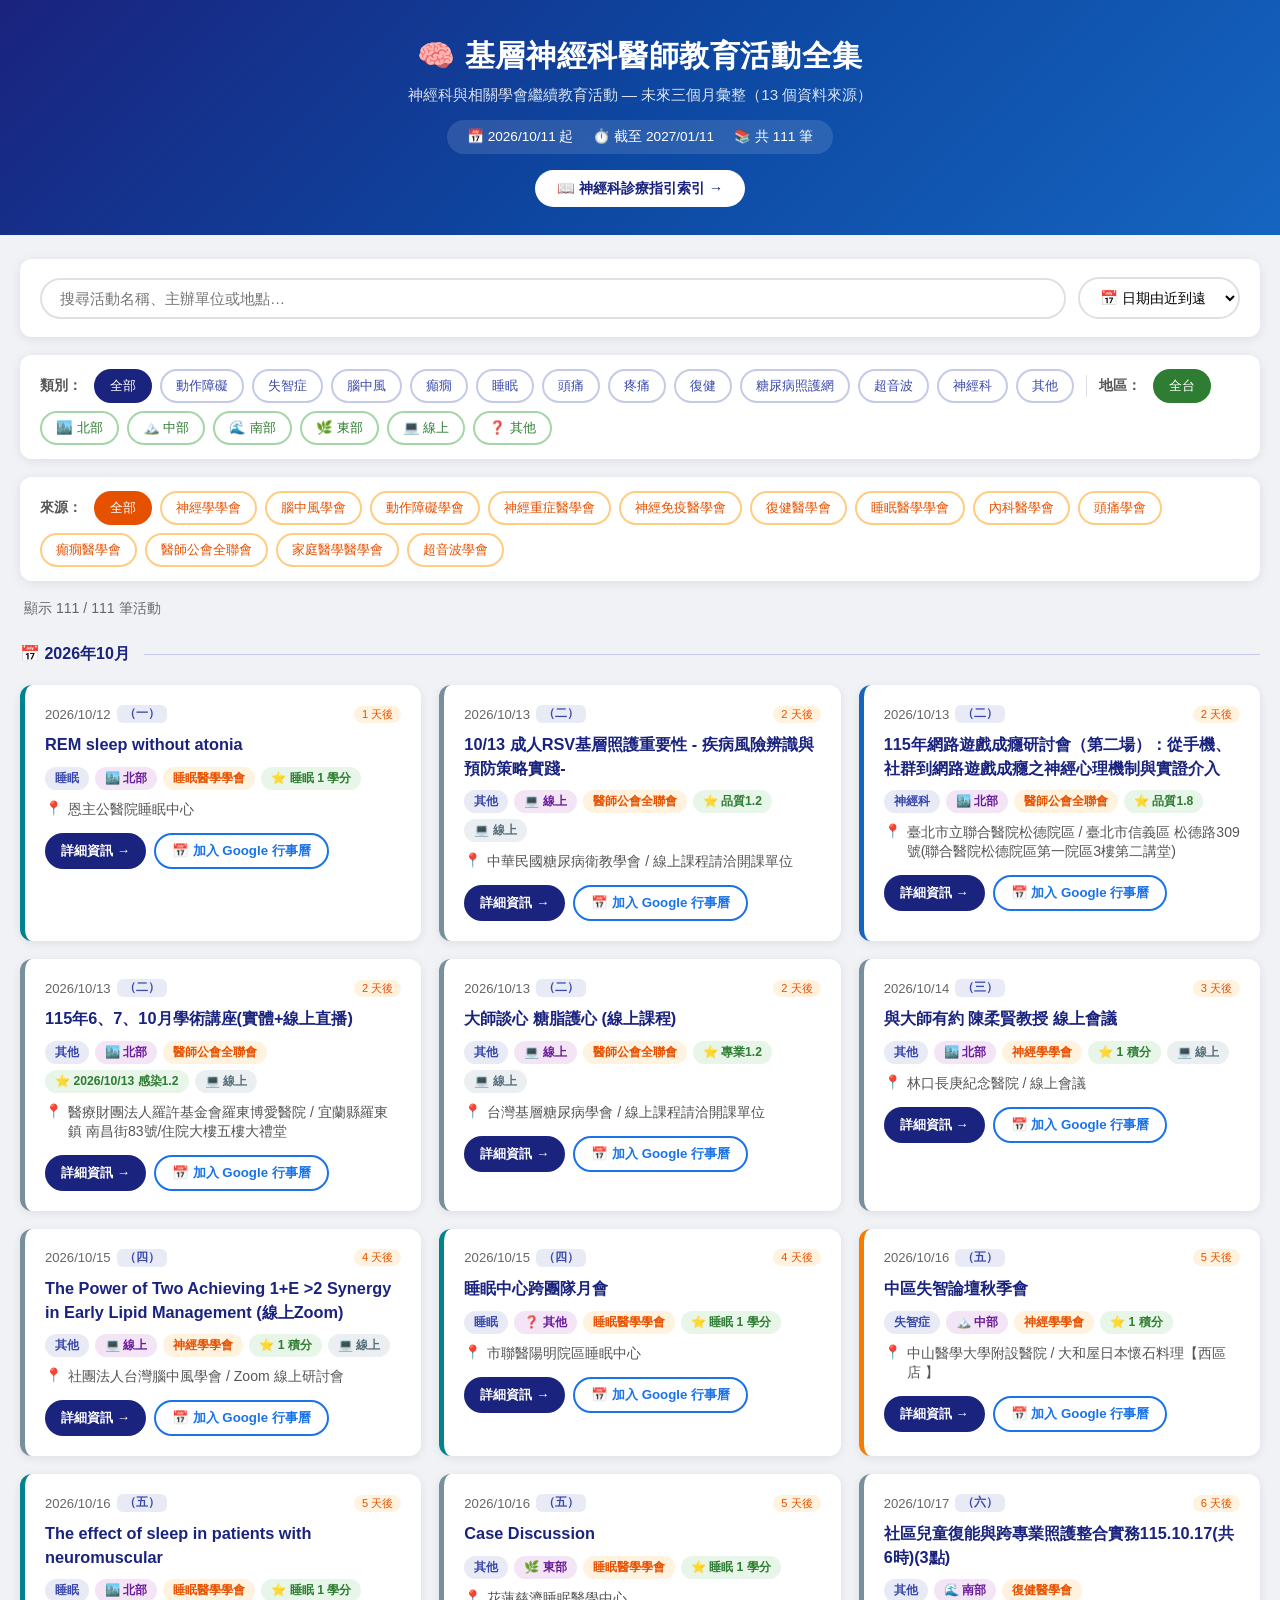
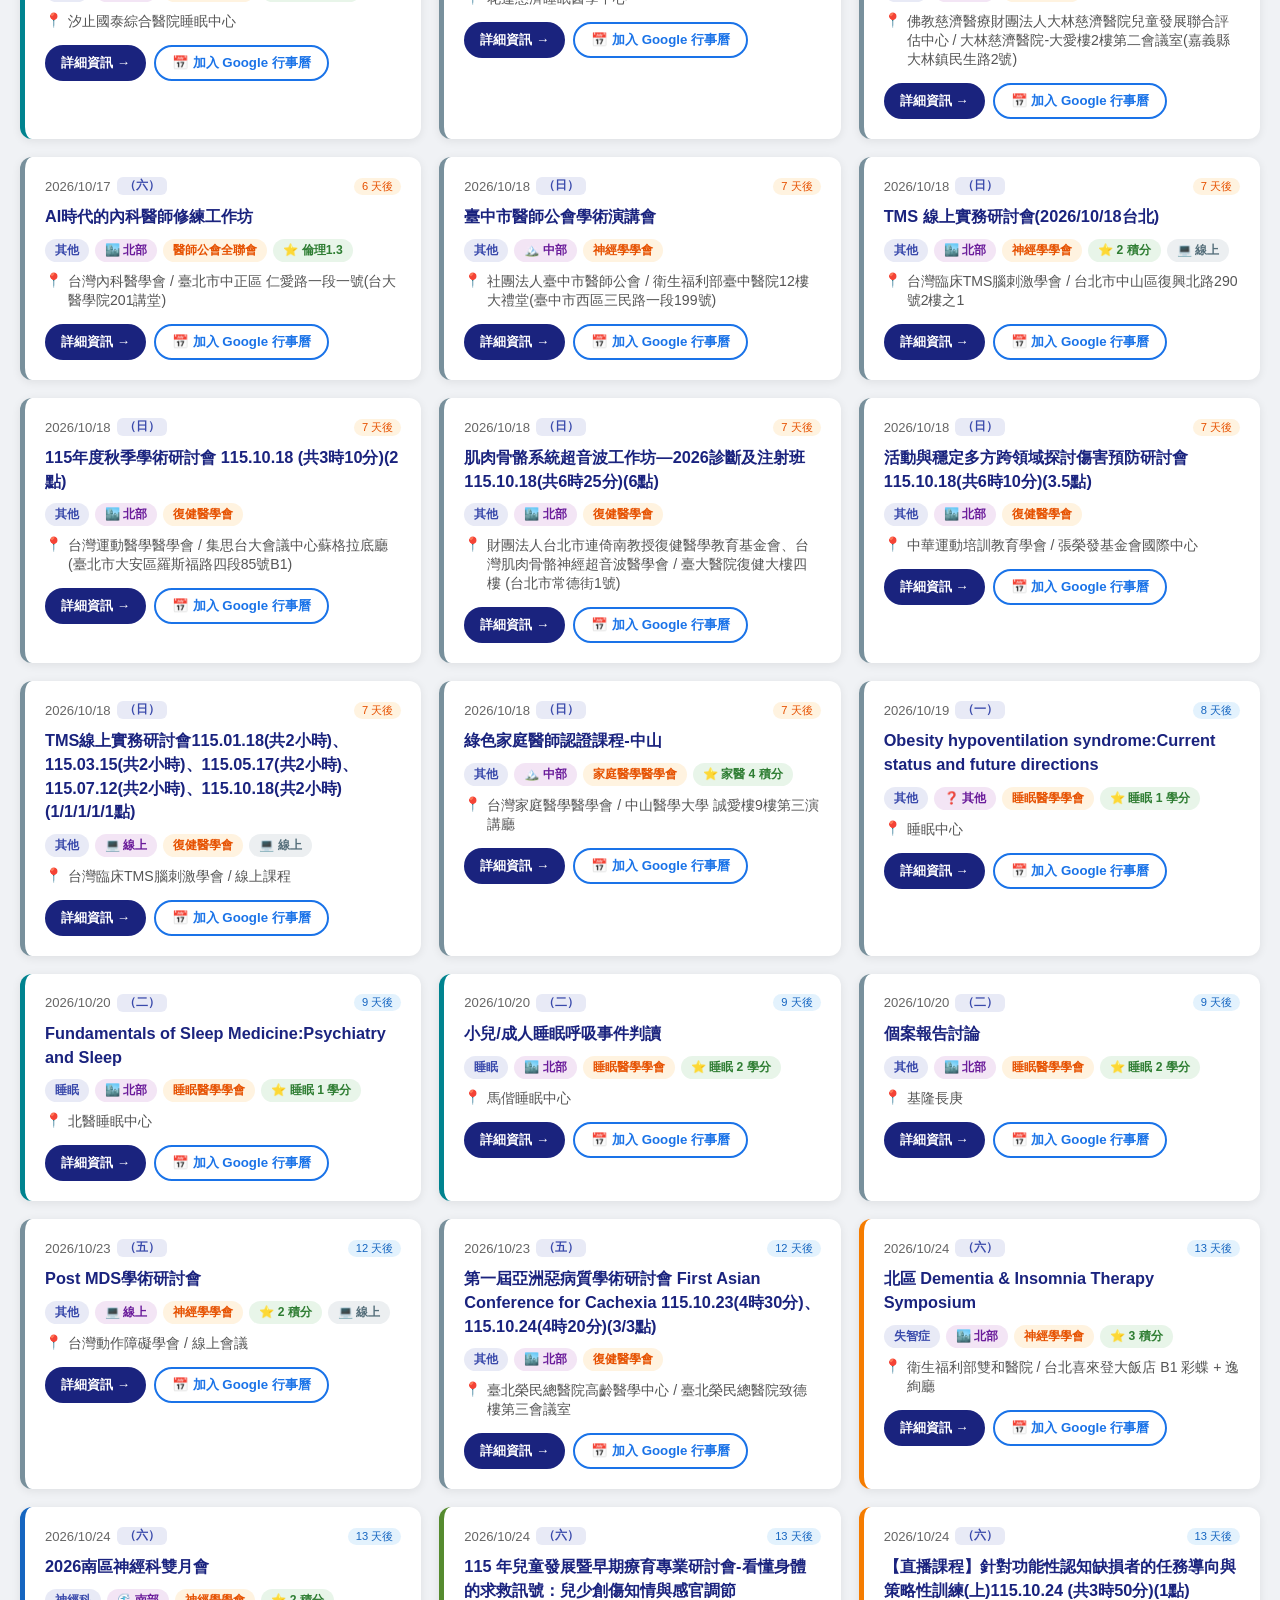
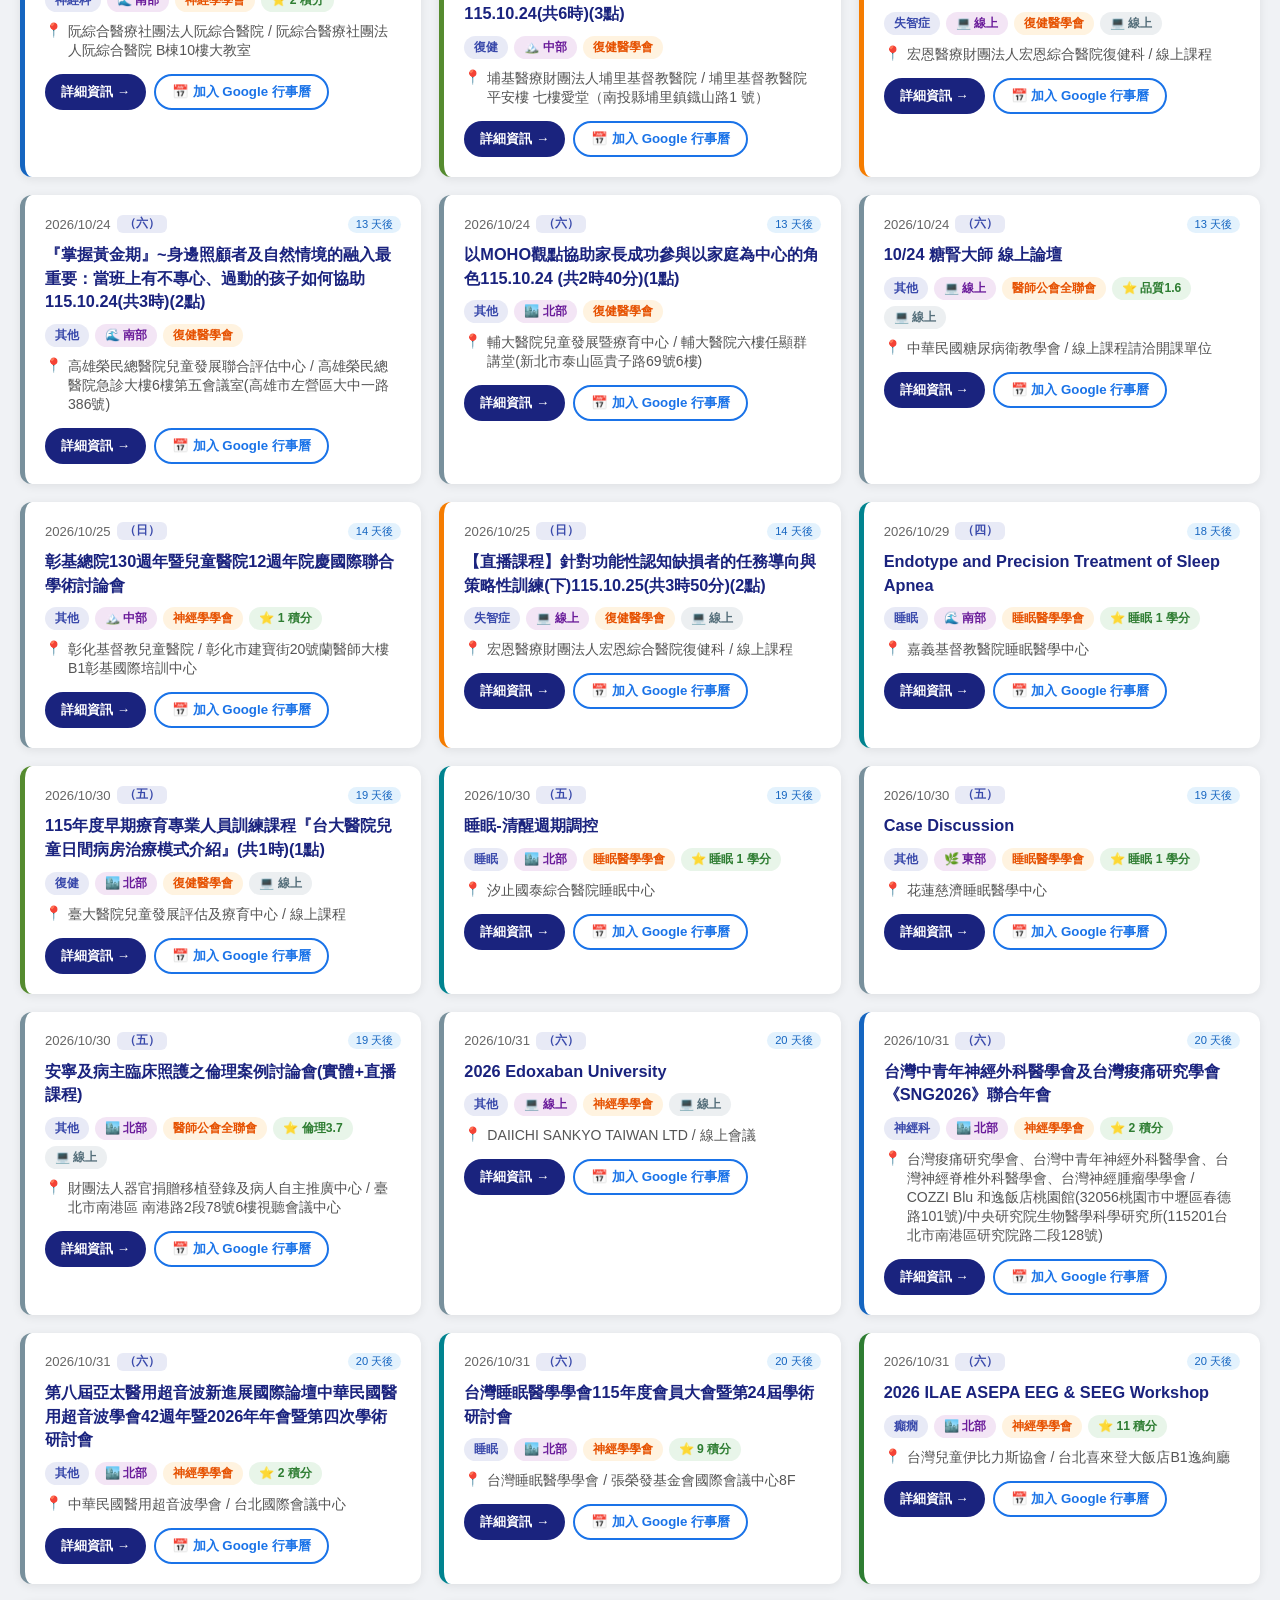
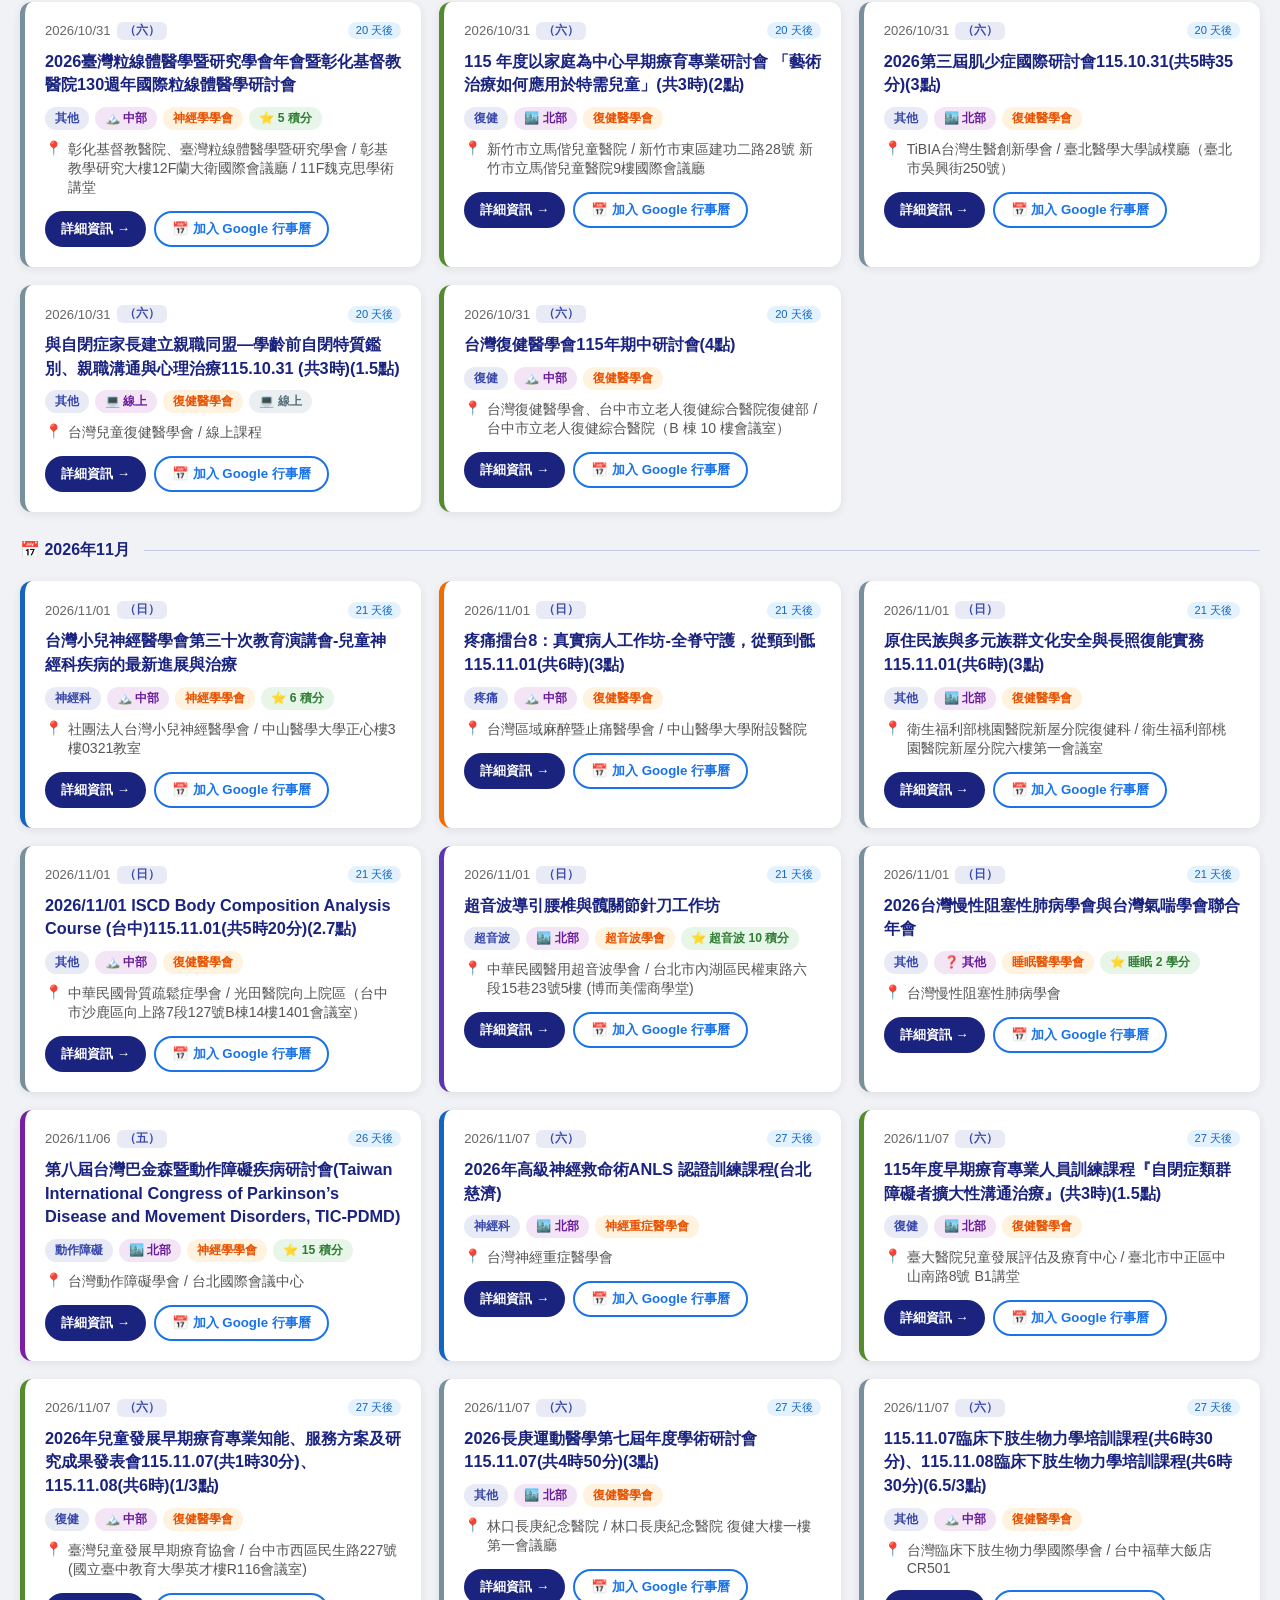
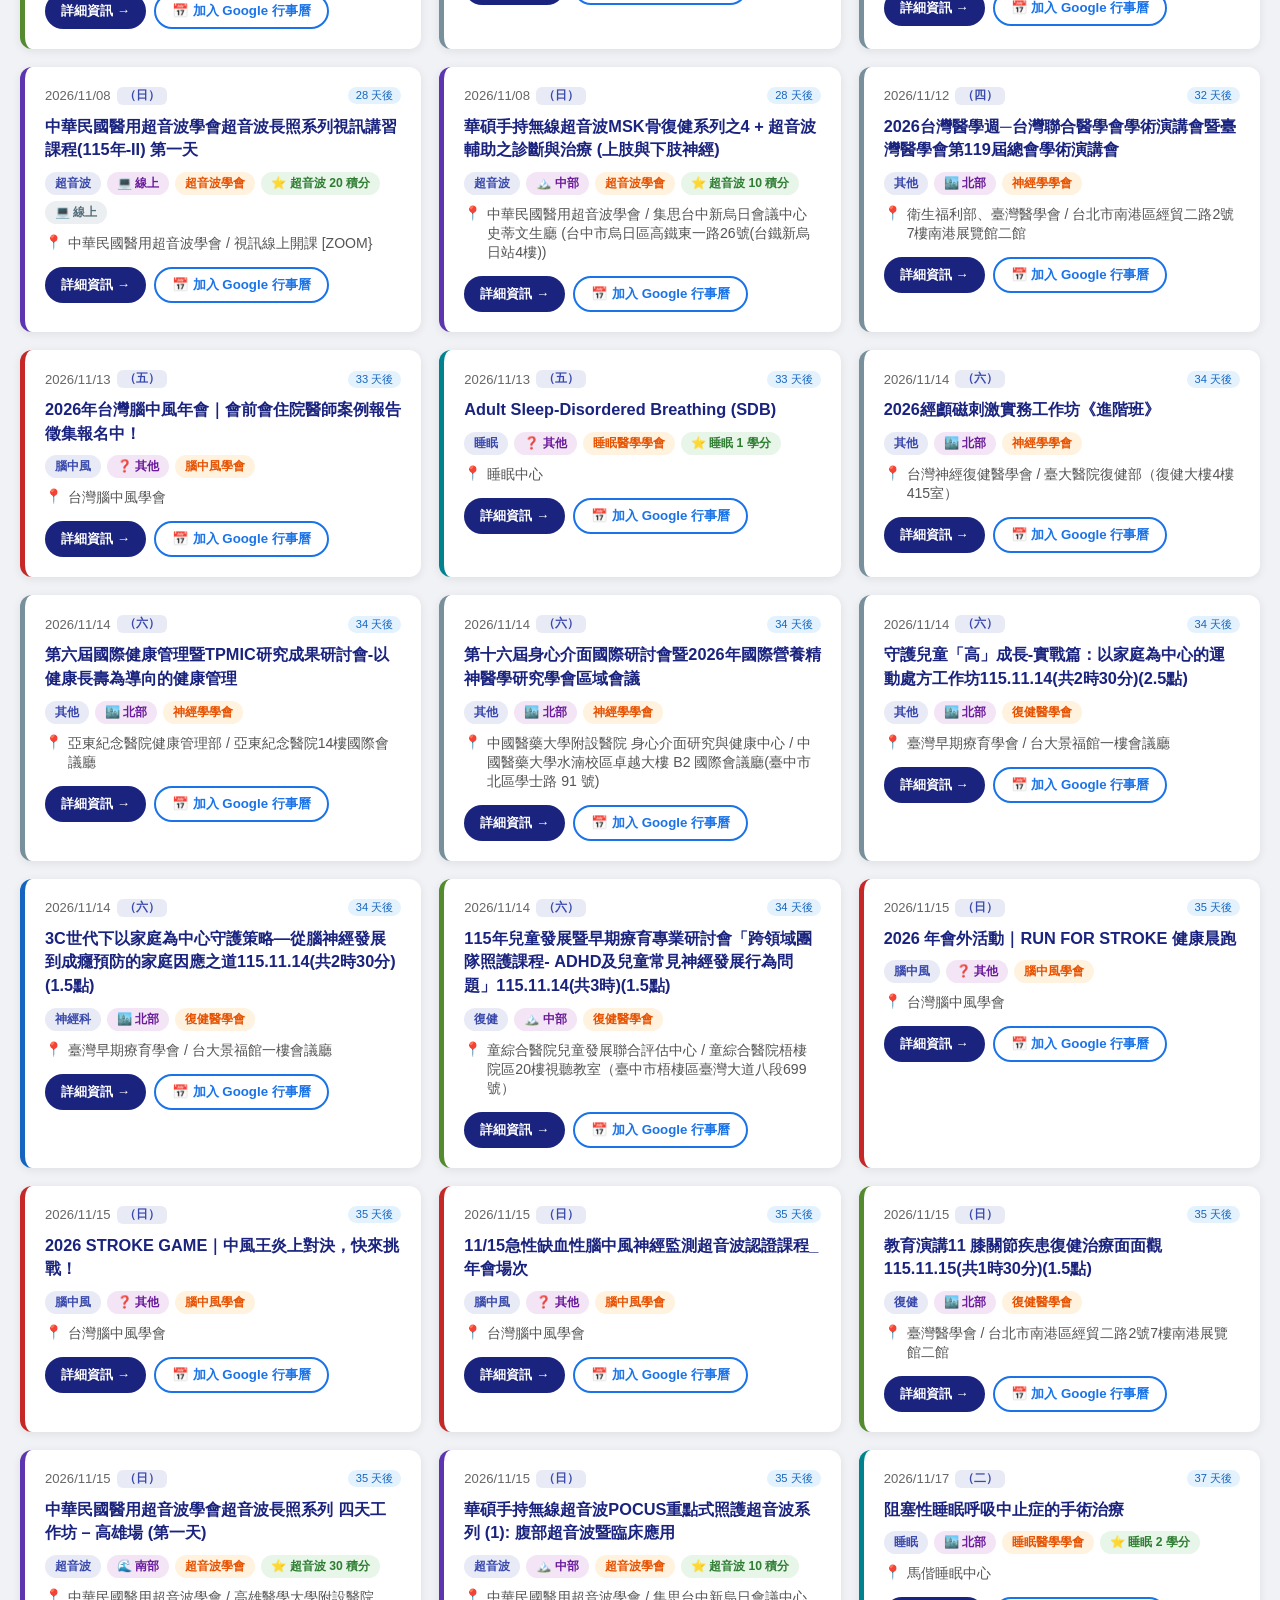
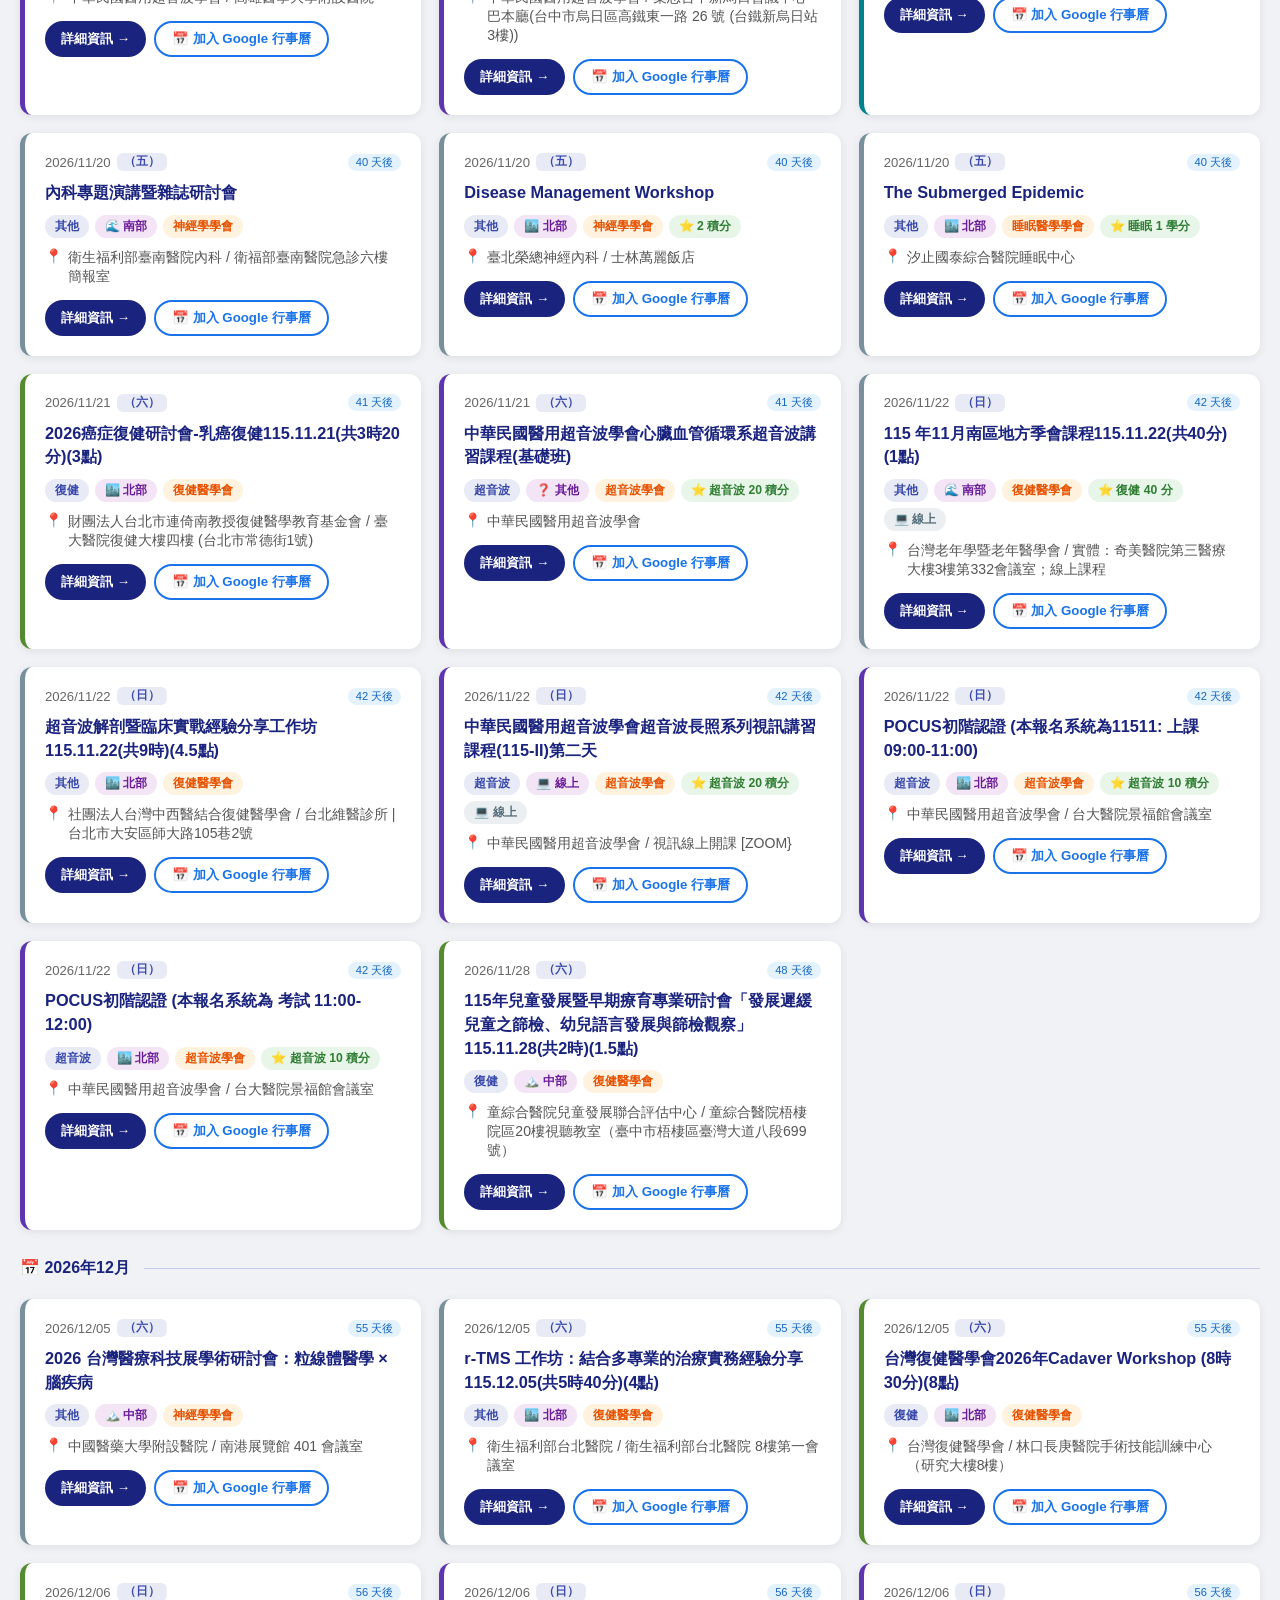
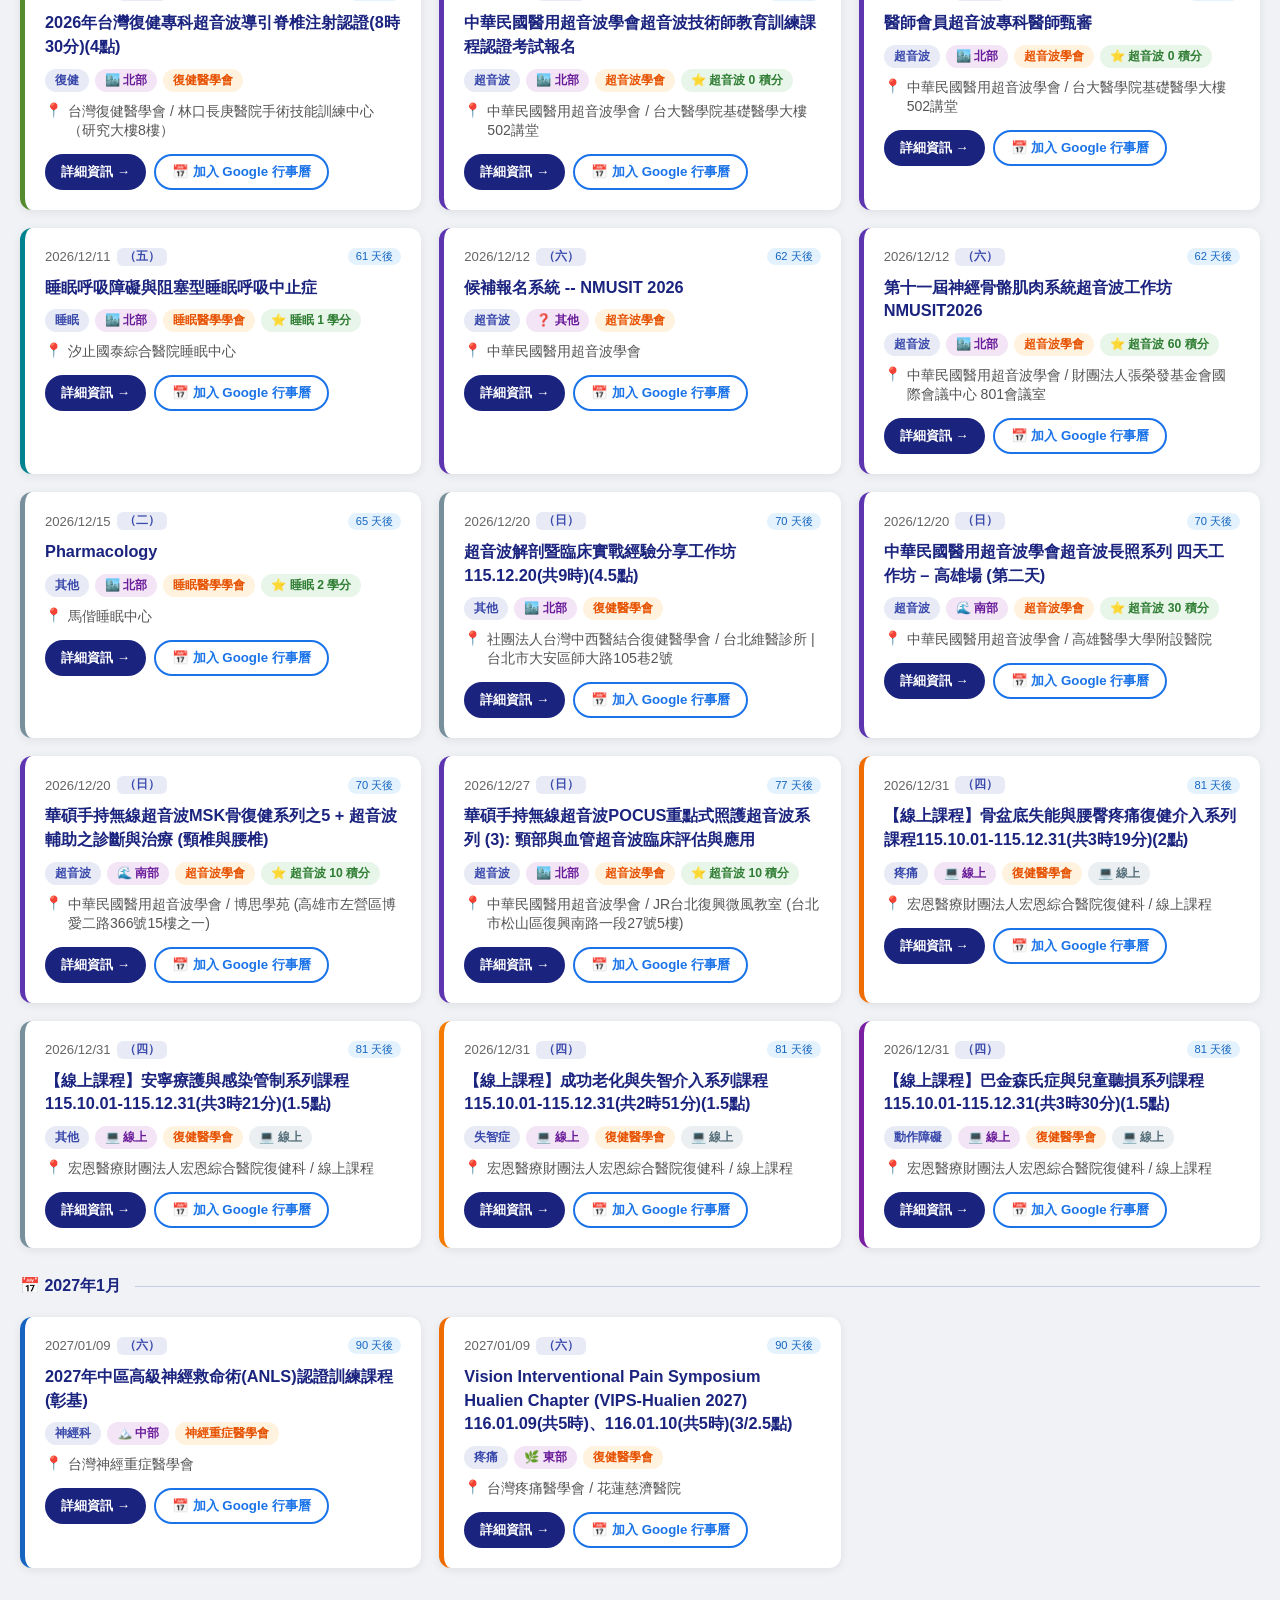
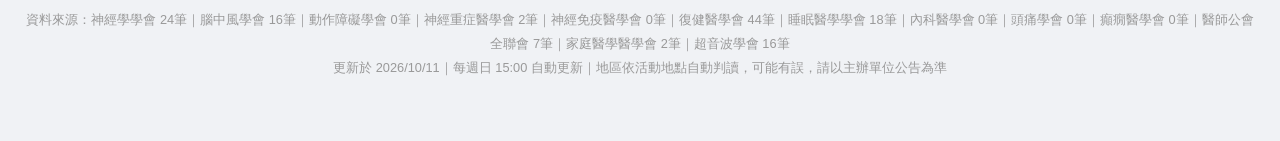
==== commit 75225265: "Auto-update: 神經學教育活動 2026/10/11" ====
--- a/index.html
+++ b/index.html
@@ -140,9 +140,9 @@
   <h1>🧠 基層神經科醫師教育活動全集</h1>
   <p>神經科與相關學會繼續教育活動 — 未來三個月彙整（13 個資料來源）</p>
   <div class="header-meta">
-    <span>📅 2026/10/04 起</span>
-    <span>⏱️ 截至 2027/01/04</span>
-    <span>📚 共 106 筆</span>
+    <span>📅 2026/10/11 起</span>
+    <span>⏱️ 截至 2027/01/11</span>
+    <span>📚 共 111 筆</span>
   </div>
   <div class="header-nav"><a href="guidelines.html">📖 神經科診療指引索引 →</a></div>
 </header>
@@ -193,29 +193,13 @@
   <div class="grid" id="grid"></div>
 
   <footer>
-    資料來源：神經學學會 22筆｜腦中風學會 5筆｜動作障礙學會 0筆｜神經重症醫學會 1筆｜神經免疫醫學會 0筆｜復健醫學會 65筆｜睡眠醫學學會 24筆｜內科醫學會 0筆｜頭痛學會 0筆｜癲癇醫學會 0筆｜醫師公會全聯會 10筆｜家庭醫學醫學會 2筆｜超音波學會 12筆<br>
-    更新於 2026/10/04｜每週日 15:00 自動更新｜地區依活動地點自動判讀，可能有誤，請以主辦單位公告為準
+    資料來源：神經學學會 24筆｜腦中風學會 16筆｜動作障礙學會 0筆｜神經重症醫學會 2筆｜神經免疫醫學會 0筆｜復健醫學會 44筆｜睡眠醫學學會 18筆｜內科醫學會 0筆｜頭痛學會 0筆｜癲癇醫學會 0筆｜醫師公會全聯會 7筆｜家庭醫學醫學會 2筆｜超音波學會 16筆<br>
+    更新於 2026/10/11｜每週日 15:00 自動更新｜地區依活動地點自動判讀，可能有誤，請以主辦單位公告為準
   </footer>
 </div>
 
 <script>
 const EVENTS = [
-  {date:"2026-10-04",title:"基層醫療學術講座 Stroke Prevention in AF (台南)",location:"中華民國基層醫療協會 / 台南晶英酒店2樓仁德廳 (台南市中西區和意路1號)",credits:1,ctext:"",url:"https://www.neuro.org.tw/active/other_toApply_OK.asp?SID=3530",src:"neuro",cat:"stroke",online:false,region:"south"},
-  {date:"2026-10-04",title:"2026下肢義肢研習會115.10.04(共6時40分)(5點)",location:"財團法人台北市連倚南教授復健醫學教育基金會 / 臺大醫學院101講堂(臺北市仁愛路一段一號)",credits:0,ctext:"",url:"https://www.pmr.org.tw/active_news/active_info.asp?/4514.html",src:"pmr",cat:"other",online:false,region:"north"},
-  {date:"2026-10-04",title:"視覺功能之評估與復健：跨兒童與成人的臨床實務與研究分享(共3時40分)(2點)",location:"臺北榮民總醫院 復健醫學部 - 早療評估中心 / 臺北榮民總醫院 醫療創新中心",credits:0,ctext:"",url:"https://www.pmr.org.tw/active_news/active_info.asp?/4464.html",src:"pmr",cat:"rehab",online:false,region:"north"},
-  {date:"2026-10-04",title:"The 20th Anniversary Symposium of NTUH Sleep Center ~Advancing the Future of Sleep Medicine~",location:"台大醫院睡眠中心、台大醫院耳鼻喉部、臺灣小兒耳鼻喉科醫學會",credits:8.0,ctext:"睡眠 8 學分",url:"https://www.tssm.org.tw/learn_list.php",src:"tssm",cat:"sleep",online:false,region:"north"},
-  {date:"2026-10-04",title:"減重照護新起點～從OSAS看長期肥胖治療臨床挑戰",location:"台灣耳鼻喉頭頸外科醫學會",credits:2.0,ctext:"睡眠 2 學分",url:"https://www.tssm.org.tw/learn_list.php",src:"tssm",cat:"sleep",online:false,region:"other"},
-  {date:"2026-10-05",title:"失智共照中心專業人員8小時基礎訓練課程",location:"中國醫藥大學新竹附設醫院 / 新竹縣竹北市中崙里興隆路一段199號",credits:8,ctext:"",url:"https://www.neuro.org.tw/active/other_toApply_OK.asp?SID=3535",src:"neuro",cat:"dementia",online:false,region:"north"},
-  {date:"2026-10-06",title:"文獻選讀",location:"秀傳醫療社團法人秀傳紀念醫院",credits:1.0,ctext:"睡眠 1 學分",url:"https://www.tssm.org.tw/learn_list.php",src:"tssm",cat:"other",online:false,region:"other"},
-  {date:"2026-10-06",title:"當悲傷讓大腦無法休息：從腦科學談失眠、情緒調節與身心恢復",location:"國立陽明交通大學附設醫院 / 宜蘭縣宜蘭市 校舍路169號(本院 蘭陽院區 B2第一會議室)",credits:0,ctext:"品質2.4",url:"https://www.tma.tw/credit/index_06.asp",src:"tma",cat:"sleep",online:false,region:"north"},
-  {date:"2026-10-07",title:"研討會【Lipid Care 360】",location:"中華民國血脂及動脈硬化學會 / 線上課程",credits:1,ctext:"",url:"https://www.neuro.org.tw/active/other_toApply_OK.asp?SID=3523",src:"neuro",cat:"other",online:true,region:"online"},
-  {date:"2026-10-07",title:"技術Workshop(三)",location:"亞東醫院睡眠中心",credits:1.0,ctext:"睡眠 1 學分",url:"https://www.tssm.org.tw/learn_list.php",src:"tssm",cat:"other",online:false,region:"north"},
-  {date:"2026-10-07",title:"小兒睡眠呼吸案例討論",location:"深呼吸診所",credits:1.0,ctext:"睡眠 1 學分",url:"https://www.tssm.org.tw/learn_list.php",src:"tssm",cat:"sleep",online:false,region:"other"},
-  {date:"2026-10-07",title:"Sleep related journal reading and cases discussion",location:"臺中榮民總醫院胸腔部",credits:1.0,ctext:"睡眠 1 學分",url:"https://www.tssm.org.tw/learn_list.php",src:"tssm",cat:"sleep",online:false,region:"central"},
-  {date:"2026-10-08",title:"115年下半年高雄榮民總醫院內科部總查房暨臨床病理討論會",location:"內科部 / 高雄榮民總醫院第二會議室",credits:1,ctext:"",url:"https://www.neuro.org.tw/active/other_toApply_OK.asp?SID=3461",src:"neuro",cat:"other",online:false,region:"south"},
-  {date:"2026-10-08",title:"病歷書寫原則115.10.08(共1時30分)(1點)",location:"屏基醫療財團法人屏東基督教醫院 / 屏東基督教醫院約翰大樓簡報室",credits:0,ctext:"",url:"https://www.pmr.org.tw/active_news/active_info.asp?/4530.html",src:"pmr",cat:"other",online:false,region:"south"},
-  {date:"2026-10-08",title:"pS. MIT Webinar： 健康台灣，助你達標之力(線上課程)",location:"台灣基層糖尿病學會 / 線上課程請洽開課單位",credits:0,ctext:"專業1.2",url:"https://www.tma.tw/credit/index_06.asp",src:"tma",cat:"other",online:true,region:"online"},
-  {date:"2026-10-08",title:"診所升級新武器：AI Desktop 實戰— 藥品庫存利潤分析 × NotebookLM 衛教助手 (線上課程)",location:"台灣基層糖尿病學會 / 線上課程請洽開課單位",credits:0,ctext:"品質1.2",url:"https://www.tma.tw/credit/index_06.asp",src:"tma",cat:"other",online:true,region:"online"},
   {date:"2026-10-12",title:"REM sleep without atonia",location:"恩主公醫院睡眠中心",credits:1.0,ctext:"睡眠 1 學分",url:"https://www.tssm.org.tw/learn_list.php",src:"tssm",cat:"sleep",online:false,region:"north"},
   {date:"2026-10-13",title:"10/13 成人RSV基層照護重要性 - 疾病風險辨識與預防策略實踐-",location:"中華民國糖尿病衛教學會 / 線上課程請洽開課單位",credits:0,ctext:"品質1.2",url:"https://www.tma.tw/credit/index_06.asp",src:"tma",cat:"other",online:true,region:"online"},
   {date:"2026-10-13",title:"115年網路遊戲成癮研討會（第二場）：從手機、社群到網路遊戲成癮之神經心理機制與實證介入",location:"臺北市立聯合醫院松德院區 / 臺北市信義區 松德路309號(聯合醫院松德院區第一院區3樓第二講堂)",credits:0,ctext:"品質1.8",url:"https://www.tma.tw/credit/index_06.asp",src:"tma",cat:"neuro",online:false,region:"north"},
@@ -256,6 +240,7 @@
   {date:"2026-10-30",title:"睡眠-清醒週期調控",location:"汐止國泰綜合醫院睡眠中心",credits:1.0,ctext:"睡眠 1 學分",url:"https://www.tssm.org.tw/learn_list.php",src:"tssm",cat:"sleep",online:false,region:"north"},
   {date:"2026-10-30",title:"Case Discussion",location:"花蓮慈濟睡眠醫學中心",credits:1.0,ctext:"睡眠 1 學分",url:"https://www.tssm.org.tw/learn_list.php",src:"tssm",cat:"other",online:false,region:"east"},
   {date:"2026-10-30",title:"安寧及病主臨床照護之倫理案例討論會(實體+直播課程)",location:"財團法人器官捐贈移植登錄及病人自主推廣中心 / 臺北市南港區 南港路2段78號6樓視聽會議中心",credits:0,ctext:"倫理3.7",url:"https://www.tma.tw/credit/index_06.asp",src:"tma",cat:"other",online:true,region:"north"},
+  {date:"2026-10-31",title:"2026 Edoxaban University",location:"DAIICHI SANKYO TAIWAN LTD / 線上會議",credits:0,ctext:"",url:"https://www.neuro.org.tw/active/other_toApply_OK.asp?SID=3546",src:"neuro",cat:"other",online:true,region:"online"},
   {date:"2026-10-31",title:"台灣中青年神經外科醫學會及台灣痠痛研究學會《SNG2026》聯合年會",location:"台灣痠痛研究學會、台灣中青年神經外科醫學會、台灣神經脊椎外科醫學會、台灣神經腫瘤學學會 / COZZI Blu 和逸飯店桃園館(32056桃園市中壢區春德路101號)/中央研究院生物醫學科學研究所(115201台北市南港區研究院路二段128號)",credits:2,ctext:"",url:"https://www.neuro.org.tw/active/other_toApply_OK.asp?SID=3541",src:"neuro",cat:"neuro",online:false,region:"north"},
   {date:"2026-10-31",title:"第八屆亞太醫用超音波新進展國際論壇中華民國醫用超音波學會42週年暨2026年年會暨第四次學術研討會",location:"中華民國醫用超音波學會 / 台北國際會議中心",credits:2,ctext:"",url:"https://www.neuro.org.tw/active/other_toApply_OK.asp?SID=3536",src:"neuro",cat:"other",online:false,region:"north"},
   {date:"2026-10-31",title:"台灣睡眠醫學學會115年度會員大會暨第24屆學術研討會",location:"台灣睡眠醫學學會 / 張榮發基金會國際會議中心8F",credits:9,ctext:"",url:"https://www.neuro.org.tw/active/other_toApply_OK.asp?SID=3534",src:"neuro",cat:"sleep",online:false,region:"north"},
@@ -273,23 +258,40 @@
   {date:"2026-11-01",title:"2026台灣慢性阻塞性肺病學會與台灣氣喘學會聯合年會",location:"台灣慢性阻塞性肺病學會",credits:2.0,ctext:"睡眠 2 學分",url:"https://www.tssm.org.tw/learn_list.php",src:"tssm",cat:"other",online:false,region:"other"},
   {date:"2026-11-06",title:"第八屆台灣巴金森暨動作障礙疾病研討會(Taiwan International Congress of Parkinson’s Disease and Movement Disorders, TIC-PDMD)",location:"台灣動作障礙學會 / 台北國際會議中心",credits:15,ctext:"",url:"https://www.neuro.org.tw/active/other_toApply_OK.asp?SID=3526",src:"neuro",cat:"movement",online:false,region:"north"},
   {date:"2026-11-07",title:"2026年高級神經救命術ANLS 認證訓練課程(台北慈濟)",location:"台灣神經重症醫學會",credits:0,ctext:"",url:"https://www.tncs.org.tw/active/active_info.asp?/69.html",src:"tncs",cat:"neuro",online:false,region:"north"},
+  {date:"2026-11-07",title:"115年度早期療育專業人員訓練課程『自閉症類群障礙者擴大性溝通治療』(共3時)(1.5點)",location:"臺大醫院兒童發展評估及療育中心 / 臺北市中正區中山南路8號 B1講堂",credits:0,ctext:"",url:"https://www.pmr.org.tw/active_news/active_info.asp?/4558.html",src:"pmr",cat:"rehab",online:false,region:"north"},
+  {date:"2026-11-07",title:"2026年兒童發展早期療育專業知能、服務方案及研究成果發表會115.11.07(共1時30分)、115.11.08(共6時)(1/3點)",location:"臺灣兒童發展早期療育協會 / 台中市西區民生路227號(國立臺中教育大學英才樓R116會議室)",credits:0,ctext:"",url:"https://www.pmr.org.tw/active_news/active_info.asp?/4557.html",src:"pmr",cat:"rehab",online:false,region:"central"},
+  {date:"2026-11-07",title:"2026長庚運動醫學第七屆年度學術研討會115.11.07(共4時50分)(3點)",location:"林口長庚紀念醫院 / 林口長庚紀念醫院 復健大樓一樓 第一會議廳",credits:0,ctext:"",url:"https://www.pmr.org.tw/active_news/active_info.asp?/4553.html",src:"pmr",cat:"other",online:false,region:"north"},
   {date:"2026-11-07",title:"115.11.07臨床下肢生物力學培訓課程(共6時30分)、115.11.08臨床下肢生物力學培訓課程(共6時30分)(6.5/3點)",location:"台灣臨床下肢生物力學國際學會 / 台中福華大飯店 CR501",credits:0,ctext:"",url:"https://www.pmr.org.tw/active_news/active_info.asp?/4515.html",src:"pmr",cat:"other",online:false,region:"central"},
+  {date:"2026-11-08",title:"中華民國醫用超音波學會超音波長照系列視訊講習課程(115年-II) 第一天",location:"中華民國醫用超音波學會 / 視訊線上開課 [ZOOM}",credits:20,ctext:"超音波 20 積分",url:"https://www.sumroc.org.tw/index.php?action=activity_detail&id=2967",src:"sono",cat:"sono",online:true,region:"online"},
   {date:"2026-11-08",title:"華碩手持無線超音波MSK骨復健系列之4 + 超音波輔助之診斷與治療 (上肢與下肢神經)",location:"中華民國醫用超音波學會 / 集思台中新烏日會議中心 史蒂文生廳 (台中市烏日區高鐵東一路26號(台鐵新烏日站4樓))",credits:10,ctext:"超音波 10 積分",url:"https://www.sumroc.org.tw/index.php?action=activity_detail&id=2855",src:"sono",cat:"sono",online:false,region:"central"},
+  {date:"2026-11-12",title:"2026台灣醫學週─台灣聯合醫學會學術演講會暨臺灣醫學會第119屆總會學術演講會",location:"衛生福利部、臺灣醫學會 / 台北市南港區經貿二路2號7樓南港展覽館二館",credits:0,ctext:"",url:"https://www.neuro.org.tw/active/other_toApply_OK.asp?SID=3544",src:"neuro",cat:"other",online:false,region:"north"},
   {date:"2026-11-13",title:"2026年台灣腦中風年會｜會前會住院醫師案例報告徵集報名中！",location:"台灣腦中風學會",credits:0,ctext:"",url:"http://www.stroke.org.tw/news/knowledge_info.asp?/389.html",src:"stroke",cat:"stroke",online:false,region:"other"},
   {date:"2026-11-13",title:"Adult Sleep-Disordered Breathing (SDB)",location:"睡眠中心",credits:1.0,ctext:"睡眠 1 學分",url:"https://www.tssm.org.tw/learn_list.php",src:"tssm",cat:"sleep",online:false,region:"other"},
+  {date:"2026-11-14",title:"2026經顱磁刺激實務工作坊《進階班》",location:"台灣神經復健醫學會 / 臺大醫院復健部（復健大樓4樓 415室）",credits:0,ctext:"",url:"https://www.neuro.org.tw/active/other_toApply_OK.asp?SID=3549",src:"neuro",cat:"other",online:false,region:"north"},
+  {date:"2026-11-14",title:"第六屆國際健康管理暨TPMIC研究成果研討會-以健康長壽為導向的健康管理",location:"亞東紀念醫院健康管理部 / 亞東紀念醫院14樓國際會議廳",credits:0,ctext:"",url:"https://www.neuro.org.tw/active/other_toApply_OK.asp?SID=3547",src:"neuro",cat:"other",online:false,region:"north"},
   {date:"2026-11-14",title:"第十六屆身心介面國際研討會暨2026年國際營養精神醫學研究學會區域會議",location:"中國醫藥大學附設醫院 身心介面研究與健康中心 / 中國醫藥大學水湳校區卓越大樓 B2 國際會議廳(臺中市北區學士路 91 號)",credits:0,ctext:"",url:"https://www.neuro.org.tw/active/other_toApply_OK.asp?SID=3540",src:"neuro",cat:"other",online:false,region:"north"},
+  {date:"2026-11-14",title:"守護兒童「高」成長-實戰篇：以家庭為中心的運動處方工作坊115.11.14(共2時30分)(2.5點)",location:"臺灣早期療育學會 / 台大景福館一樓會議廳",credits:0,ctext:"",url:"https://www.pmr.org.tw/active_news/active_info.asp?/4554.html",src:"pmr",cat:"other",online:false,region:"north"},
   {date:"2026-11-14",title:"3C世代下以家庭為中心守護策略—從腦神經發展到成癮預防的家庭因應之道115.11.14(共2時30分)(1.5點)",location:"臺灣早期療育學會 / 台大景福館一樓會議廳",credits:0,ctext:"",url:"https://www.pmr.org.tw/active_news/active_info.asp?/4551.html",src:"pmr",cat:"neuro",online:false,region:"north"},
   {date:"2026-11-14",title:"115年兒童發展暨早期療育專業研討會「跨領域團隊照護課程- ADHD及兒童常見神經發展行為問題」115.11.14(共3時)(1.5點)",location:"童綜合醫院兒童發展聯合評估中心 / 童綜合醫院梧棲院區20樓視聽教室（臺中市梧棲區臺灣大道八段699號）",credits:0,ctext:"",url:"https://www.pmr.org.tw/active_news/active_info.asp?/4531.html",src:"pmr",cat:"rehab",online:false,region:"central"},
+  {date:"2026-11-15",title:"2026 年會外活動｜RUN FOR STROKE 健康晨跑",location:"台灣腦中風學會",credits:0,ctext:"",url:"http://www.stroke.org.tw/news/knowledge_info.asp?/393.html",src:"stroke",cat:"stroke",online:false,region:"other"},
+  {date:"2026-11-15",title:"2026 STROKE GAME｜中風王炎上對決，快來挑戰！",location:"台灣腦中風學會",credits:0,ctext:"",url:"http://www.stroke.org.tw/news/knowledge_info.asp?/392.html",src:"stroke",cat:"stroke",online:false,region:"other"},
+  {date:"2026-11-15",title:"11/15急性缺血性腦中風神經監測超音波認證課程_年會場次",location:"台灣腦中風學會",credits:0,ctext:"",url:"http://www.stroke.org.tw/news/knowledge_info.asp?/390.html",src:"stroke",cat:"stroke",online:false,region:"other"},
+  {date:"2026-11-15",title:"教育演講11 膝關節疾患復健治療面面觀115.11.15(共1時30分)(1.5點)",location:"臺灣醫學會 / 台北市南港區經貿二路2號7樓南港展覽館二館",credits:0,ctext:"",url:"https://www.pmr.org.tw/active_news/active_info.asp?/4552.html",src:"pmr",cat:"rehab",online:false,region:"north"},
+  {date:"2026-11-15",title:"中華民國醫用超音波學會超音波長照系列 四天工作坊 – 高雄場 (第一天)",location:"中華民國醫用超音波學會 / 高雄醫學大學附設醫院",credits:30,ctext:"超音波 30 積分",url:"https://www.sumroc.org.tw/index.php?action=activity_detail&id=2969",src:"sono",cat:"sono",online:false,region:"south"},
   {date:"2026-11-15",title:"華碩手持無線超音波POCUS重點式照護超音波系列 (1): 腹部超音波暨臨床應用",location:"中華民國醫用超音波學會 / 集思台中新烏日會議中心 巴本廳(台中市烏日區高鐵東一路 26 號 (台鐵新烏日站 3樓))",credits:10,ctext:"超音波 10 積分",url:"https://www.sumroc.org.tw/index.php?action=activity_detail&id=2883",src:"sono",cat:"sono",online:false,region:"central"},
   {date:"2026-11-17",title:"阻塞性睡眠呼吸中止症的手術治療",location:"馬偕睡眠中心",credits:2.0,ctext:"睡眠 2 學分",url:"https://www.tssm.org.tw/learn_list.php",src:"tssm",cat:"sleep",online:false,region:"north"},
+  {date:"2026-11-20",title:"內科專題演講暨雜誌研討會",location:"衛生福利部臺南醫院內科 / 衛福部臺南醫院急診六樓簡報室",credits:0,ctext:"",url:"https://www.neuro.org.tw/active/other_toApply_OK.asp?SID=3543",src:"neuro",cat:"other",online:false,region:"south"},
   {date:"2026-11-20",title:"Disease Management Workshop",location:"臺北榮總神經內科 / 士林萬麗飯店",credits:2,ctext:"",url:"https://www.neuro.org.tw/active/other_toApply_OK.asp?SID=3539",src:"neuro",cat:"other",online:false,region:"north"},
   {date:"2026-11-20",title:"The Submerged Epidemic",location:"汐止國泰綜合醫院睡眠中心",credits:1.0,ctext:"睡眠 1 學分",url:"https://www.tssm.org.tw/learn_list.php",src:"tssm",cat:"other",online:false,region:"north"},
+  {date:"2026-11-21",title:"2026癌症復健研討會-乳癌復健115.11.21(共3時20分)(3點)",location:"財團法人台北市連倚南教授復健醫學教育基金會 / 臺大醫院復健大樓四樓 (台北市常德街1號)",credits:0,ctext:"",url:"https://www.pmr.org.tw/active_news/active_info.asp?/4556.html",src:"pmr",cat:"rehab",online:false,region:"north"},
   {date:"2026-11-21",title:"中華民國醫用超音波學會心臟血管循環系超音波講習課程(基礎班)",location:"中華民國醫用超音波學會",credits:20,ctext:"超音波 20 積分",url:"https://www.sumroc.org.tw/index.php?action=activity_detail&id=2933",src:"sono",cat:"sono",online:false,region:"other"},
   {date:"2026-11-22",title:"115 年11月南區地方季會課程115.11.22(共40分)(1點)",location:"台灣老年學暨老年醫學會 / 實體：奇美醫院第三醫療大樓3樓第332會議室；線上課程",credits:0,ctext:"復健 40 分",url:"https://www.pmr.org.tw/active_news/active_info.asp?/4526.html",src:"pmr",cat:"other",online:true,region:"south"},
   {date:"2026-11-22",title:"超音波解剖暨臨床實戰經驗分享工作坊115.11.22(共9時)(4.5點)",location:"社團法人台灣中西醫結合復健醫學會 / 台北維醫診所 | 台北市大安區師大路105巷2號",credits:0,ctext:"",url:"https://www.pmr.org.tw/active_news/active_info.asp?/4469.html",src:"pmr",cat:"other",online:false,region:"north"},
+  {date:"2026-11-22",title:"中華民國醫用超音波學會超音波長照系列視訊講習課程(115-II)第二天",location:"中華民國醫用超音波學會 / 視訊線上開課 [ZOOM}",credits:20,ctext:"超音波 20 積分",url:"https://www.sumroc.org.tw/index.php?action=activity_detail&id=2968",src:"sono",cat:"sono",online:true,region:"online"},
   {date:"2026-11-22",title:"POCUS初階認證 (本報名系統為11511: 上課 09:00-11:00)",location:"中華民國醫用超音波學會 / 台大醫院景福館會議室",credits:10,ctext:"超音波 10 積分",url:"https://www.sumroc.org.tw/index.php?action=activity_detail&id=2802",src:"sono",cat:"sono",online:false,region:"north"},
   {date:"2026-11-22",title:"POCUS初階認證 (本報名系統為 考試 11:00-12:00)",location:"中華民國醫用超音波學會 / 台大醫院景福館會議室",credits:10,ctext:"超音波 10 積分",url:"https://www.sumroc.org.tw/index.php?action=activity_detail&id=2801",src:"sono",cat:"sono",online:false,region:"north"},
   {date:"2026-11-28",title:"115年兒童發展暨早期療育專業研討會「發展遲緩兒童之篩檢、幼兒語言發展與篩檢觀察」115.11.28(共2時)(1.5點)",location:"童綜合醫院兒童發展聯合評估中心 / 童綜合醫院梧棲院區20樓視聽教室（臺中市梧棲區臺灣大道八段699號）",credits:0,ctext:"",url:"https://www.pmr.org.tw/active_news/active_info.asp?/4542.html",src:"pmr",cat:"rehab",online:false,region:"central"},
+  {date:"2026-12-05",title:"2026 台灣醫療科技展學術研討會：粒線體醫學 × 腦疾病",location:"中國醫藥大學附設醫院 / 南港展覽館 401 會議室",credits:0,ctext:"",url:"https://www.neuro.org.tw/active/other_toApply_OK.asp?SID=3545",src:"neuro",cat:"other",online:false,region:"central"},
   {date:"2026-12-05",title:"r-TMS 工作坊：結合多專業的治療實務經驗分享115.12.05(共5時40分)(4點)",location:"衛生福利部台北醫院 / 衛生福利部台北醫院 8樓第一會議室",credits:0,ctext:"",url:"https://www.pmr.org.tw/active_news/active_info.asp?/4541.html",src:"pmr",cat:"other",online:false,region:"north"},
   {date:"2026-12-05",title:"台灣復健醫學會2026年Cadaver Workshop (8時30分)(8點)",location:"台灣復健醫學會 / 林口長庚醫院手術技能訓練中心（研究大樓8樓）",credits:0,ctext:"",url:"https://www.pmr.org.tw/active_news/active_info.asp?/4532.html",src:"pmr",cat:"rehab",online:false,region:"north"},
   {date:"2026-12-06",title:"2026年台灣復健專科超音波導引脊椎注射認證(8時30分)(4點)",location:"台灣復健醫學會 / 林口長庚醫院手術技能訓練中心（研究大樓8樓）",credits:0,ctext:"",url:"https://www.pmr.org.tw/active_news/active_info.asp?/4533.html",src:"pmr",cat:"rehab",online:false,region:"north"},
@@ -300,12 +302,15 @@
   {date:"2026-12-12",title:"第十一屆神經骨骼肌肉系統超音波工作坊 NMUSIT2026",location:"中華民國醫用超音波學會 / 財團法人張榮發基金會國際會議中心 801會議室",credits:60,ctext:"超音波 60 積分",url:"https://www.sumroc.org.tw/index.php?action=activity_detail&id=2910",src:"sono",cat:"sono",online:false,region:"north"},
   {date:"2026-12-15",title:"Pharmacology",location:"馬偕睡眠中心",credits:2.0,ctext:"睡眠 2 學分",url:"https://www.tssm.org.tw/learn_list.php",src:"tssm",cat:"other",online:false,region:"north"},
   {date:"2026-12-20",title:"超音波解剖暨臨床實戰經驗分享工作坊115.12.20(共9時)(4.5點)",location:"社團法人台灣中西醫結合復健醫學會 / 台北維醫診所 | 台北市大安區師大路105巷2號",credits:0,ctext:"",url:"https://www.pmr.org.tw/active_news/active_info.asp?/4470.html",src:"pmr",cat:"other",online:false,region:"north"},
+  {date:"2026-12-20",title:"中華民國醫用超音波學會超音波長照系列 四天工作坊 – 高雄場 (第二天)",location:"中華民國醫用超音波學會 / 高雄醫學大學附設醫院",credits:30,ctext:"超音波 30 積分",url:"https://www.sumroc.org.tw/index.php?action=activity_detail&id=2970",src:"sono",cat:"sono",online:false,region:"south"},
   {date:"2026-12-20",title:"華碩手持無線超音波MSK骨復健系列之5 + 超音波輔助之診斷與治療 (頸椎與腰椎)",location:"中華民國醫用超音波學會 / 博思學苑 (高雄市左營區博愛二路366號15樓之一)",credits:10,ctext:"超音波 10 積分",url:"https://www.sumroc.org.tw/index.php?action=activity_detail&id=2856",src:"sono",cat:"sono",online:false,region:"south"},
   {date:"2026-12-27",title:"華碩手持無線超音波POCUS重點式照護超音波系列 (3): 頸部與血管超音波臨床評估與應用",location:"中華民國醫用超音波學會 / JR台北復興微風教室 (台北市松山區復興南路一段27號5樓)",credits:10,ctext:"超音波 10 積分",url:"https://www.sumroc.org.tw/index.php?action=activity_detail&id=2884",src:"sono",cat:"sono",online:false,region:"north"},
   {date:"2026-12-31",title:"【線上課程】骨盆底失能與腰臀疼痛復健介入系列課程115.10.01-115.12.31(共3時19分)(2點)",location:"宏恩醫療財團法人宏恩綜合醫院復健科 / 線上課程",credits:0,ctext:"",url:"https://www.pmr.org.tw/active_news/active_info.asp?/4519.html",src:"pmr",cat:"pain",online:true,region:"online"},
   {date:"2026-12-31",title:"【線上課程】安寧療護與感染管制系列課程115.10.01-115.12.31(共3時21分)(1.5點)",location:"宏恩醫療財團法人宏恩綜合醫院復健科 / 線上課程",credits:0,ctext:"",url:"https://www.pmr.org.tw/active_news/active_info.asp?/4518.html",src:"pmr",cat:"other",online:true,region:"online"},
   {date:"2026-12-31",title:"【線上課程】成功老化與失智介入系列課程115.10.01-115.12.31(共2時51分)(1.5點)",location:"宏恩醫療財團法人宏恩綜合醫院復健科 / 線上課程",credits:0,ctext:"",url:"https://www.pmr.org.tw/active_news/active_info.asp?/4517.html",src:"pmr",cat:"dementia",online:true,region:"online"},
-  {date:"2026-12-31",title:"【線上課程】巴金森氏症與兒童聽損系列課程115.10.01-115.12.31(共3時30分)(1.5點)",location:"宏恩醫療財團法人宏恩綜合醫院復健科 / 線上課程",credits:0,ctext:"",url:"https://www.pmr.org.tw/active_news/active_info.asp?/4516.html",src:"pmr",cat:"movement",online:true,region:"online"}
+  {date:"2026-12-31",title:"【線上課程】巴金森氏症與兒童聽損系列課程115.10.01-115.12.31(共3時30分)(1.5點)",location:"宏恩醫療財團法人宏恩綜合醫院復健科 / 線上課程",credits:0,ctext:"",url:"https://www.pmr.org.tw/active_news/active_info.asp?/4516.html",src:"pmr",cat:"movement",online:true,region:"online"},
+  {date:"2027-01-09",title:"2027年中區高級神經救命術(ANLS)認證訓練課程(彰基)",location:"台灣神經重症醫學會",credits:0,ctext:"",url:"https://www.tncs.org.tw/active/active_info.asp?/71.html",src:"tncs",cat:"neuro",online:false,region:"central"},
+  {date:"2027-01-09",title:"Vision Interventional Pain Symposium Hualien Chapter (VIPS-Hualien 2027) 116.01.09(共5時)、116.01.10(共5時)(3/2.5點)",location:"台灣疼痛醫學會 / 花蓮慈濟醫院",credits:0,ctext:"",url:"https://www.pmr.org.tw/active_news/active_info.asp?/4555.html",src:"pmr",cat:"pain",online:false,region:"east"}
 ];
 
 const WEEKDAYS = ['日','一','二','三','四','五','六'];
@@ -320,7 +325,7 @@
 };
 const SRC_LABELS = {"neuro": "神經學學會", "stroke": "腦中風學會", "tmds": "動作障礙學會", "tncs": "神經重症醫學會", "tnms": "神經免疫醫學會", "pmr": "復健醫學會", "tssm": "睡眠醫學學會", "tsim": "內科醫學會", "headache": "頭痛學會", "epilepsy": "癲癇醫學會", "tma": "醫師公會全聯會", "tafm": "家庭醫學醫學會", "sono": "超音波學會"};
 
-const today = new Date('2026-10-04');
+const today = new Date('2026-10-11');
 today.setHours(0,0,0,0);
 
 function daysLeft(dateStr) {
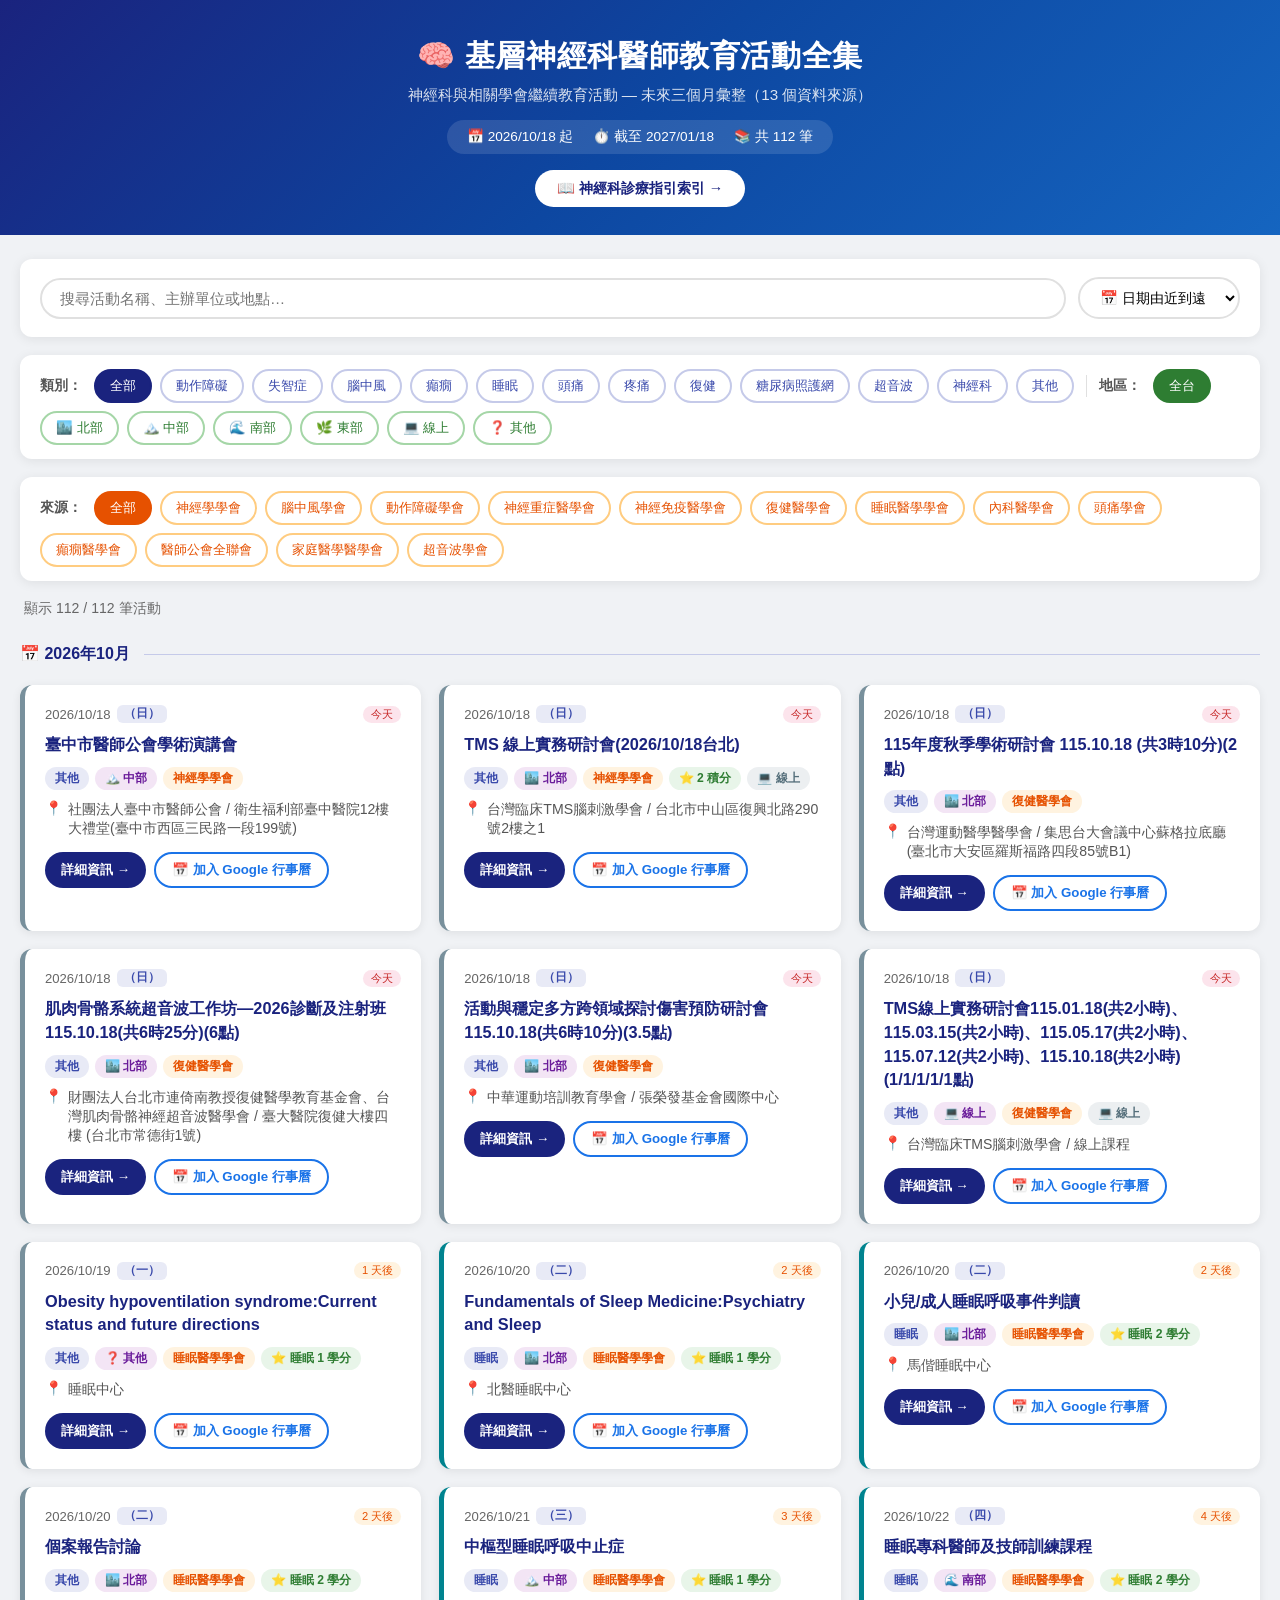
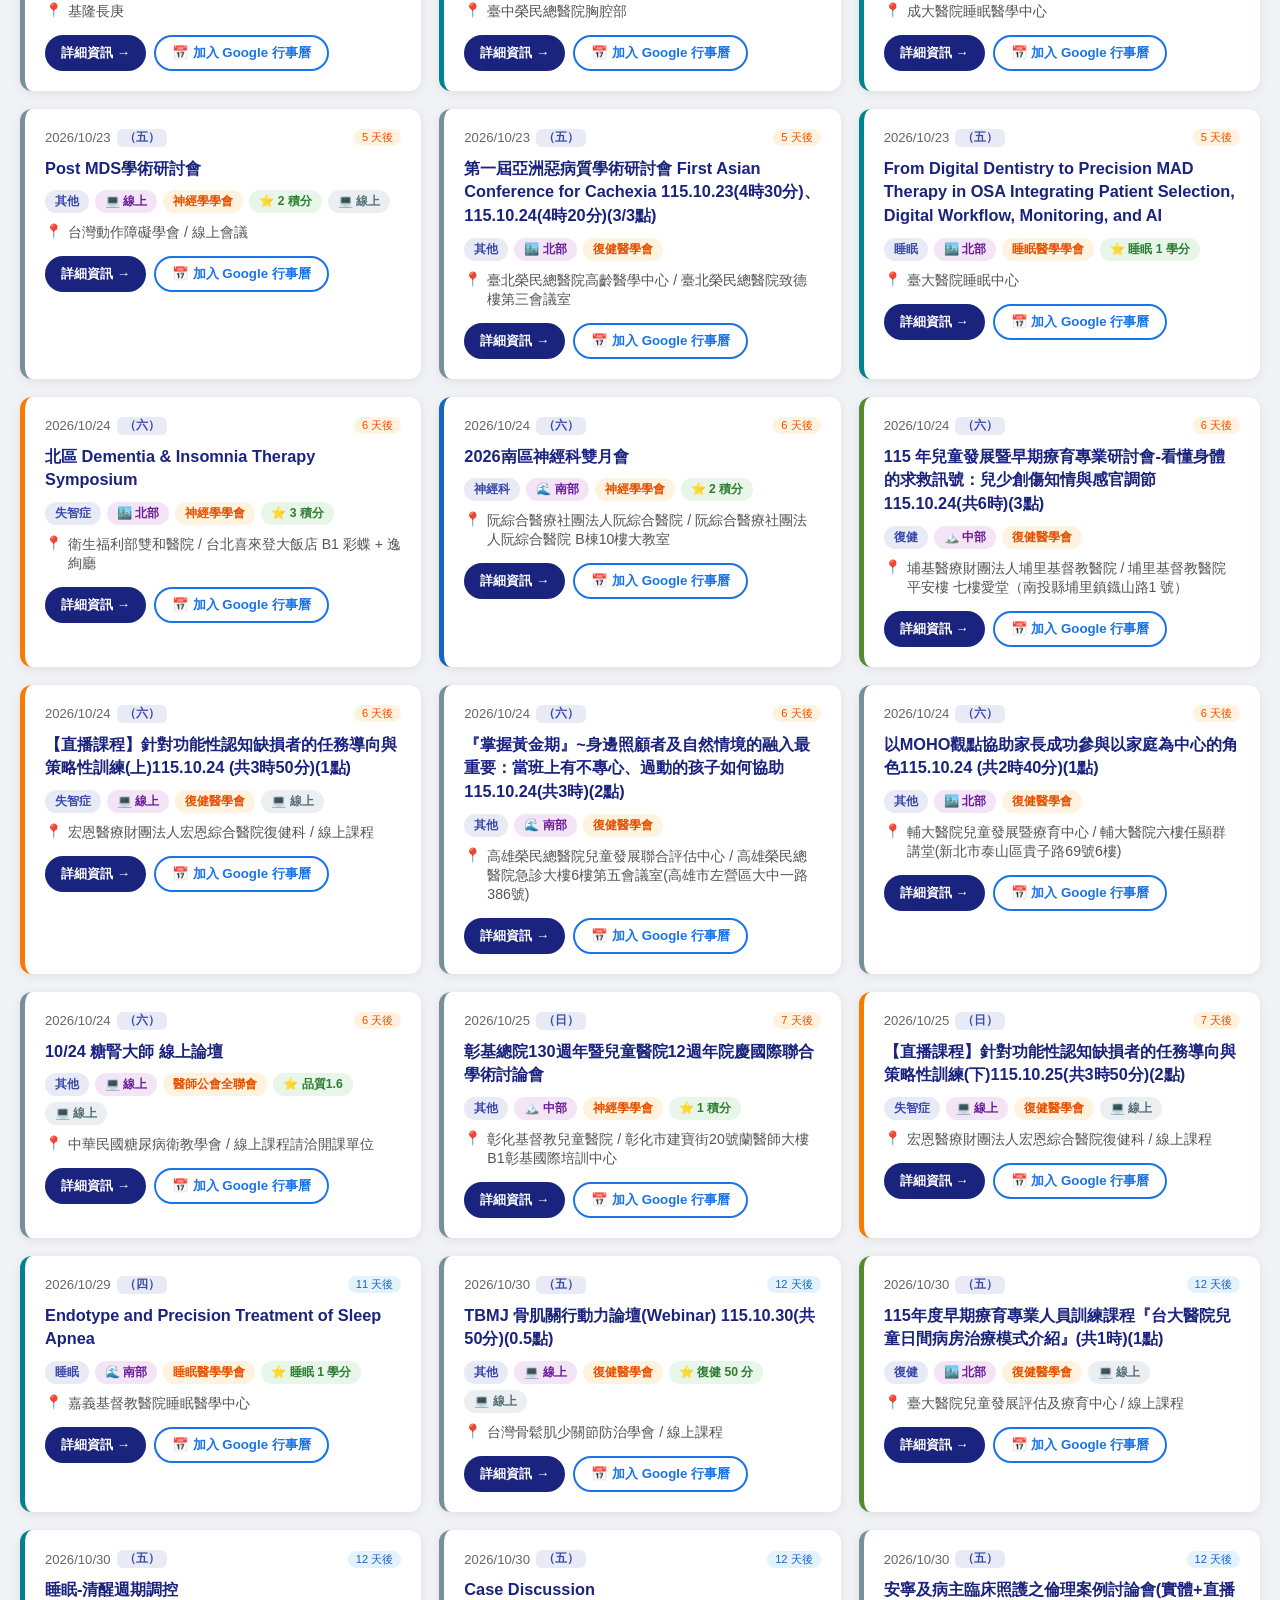
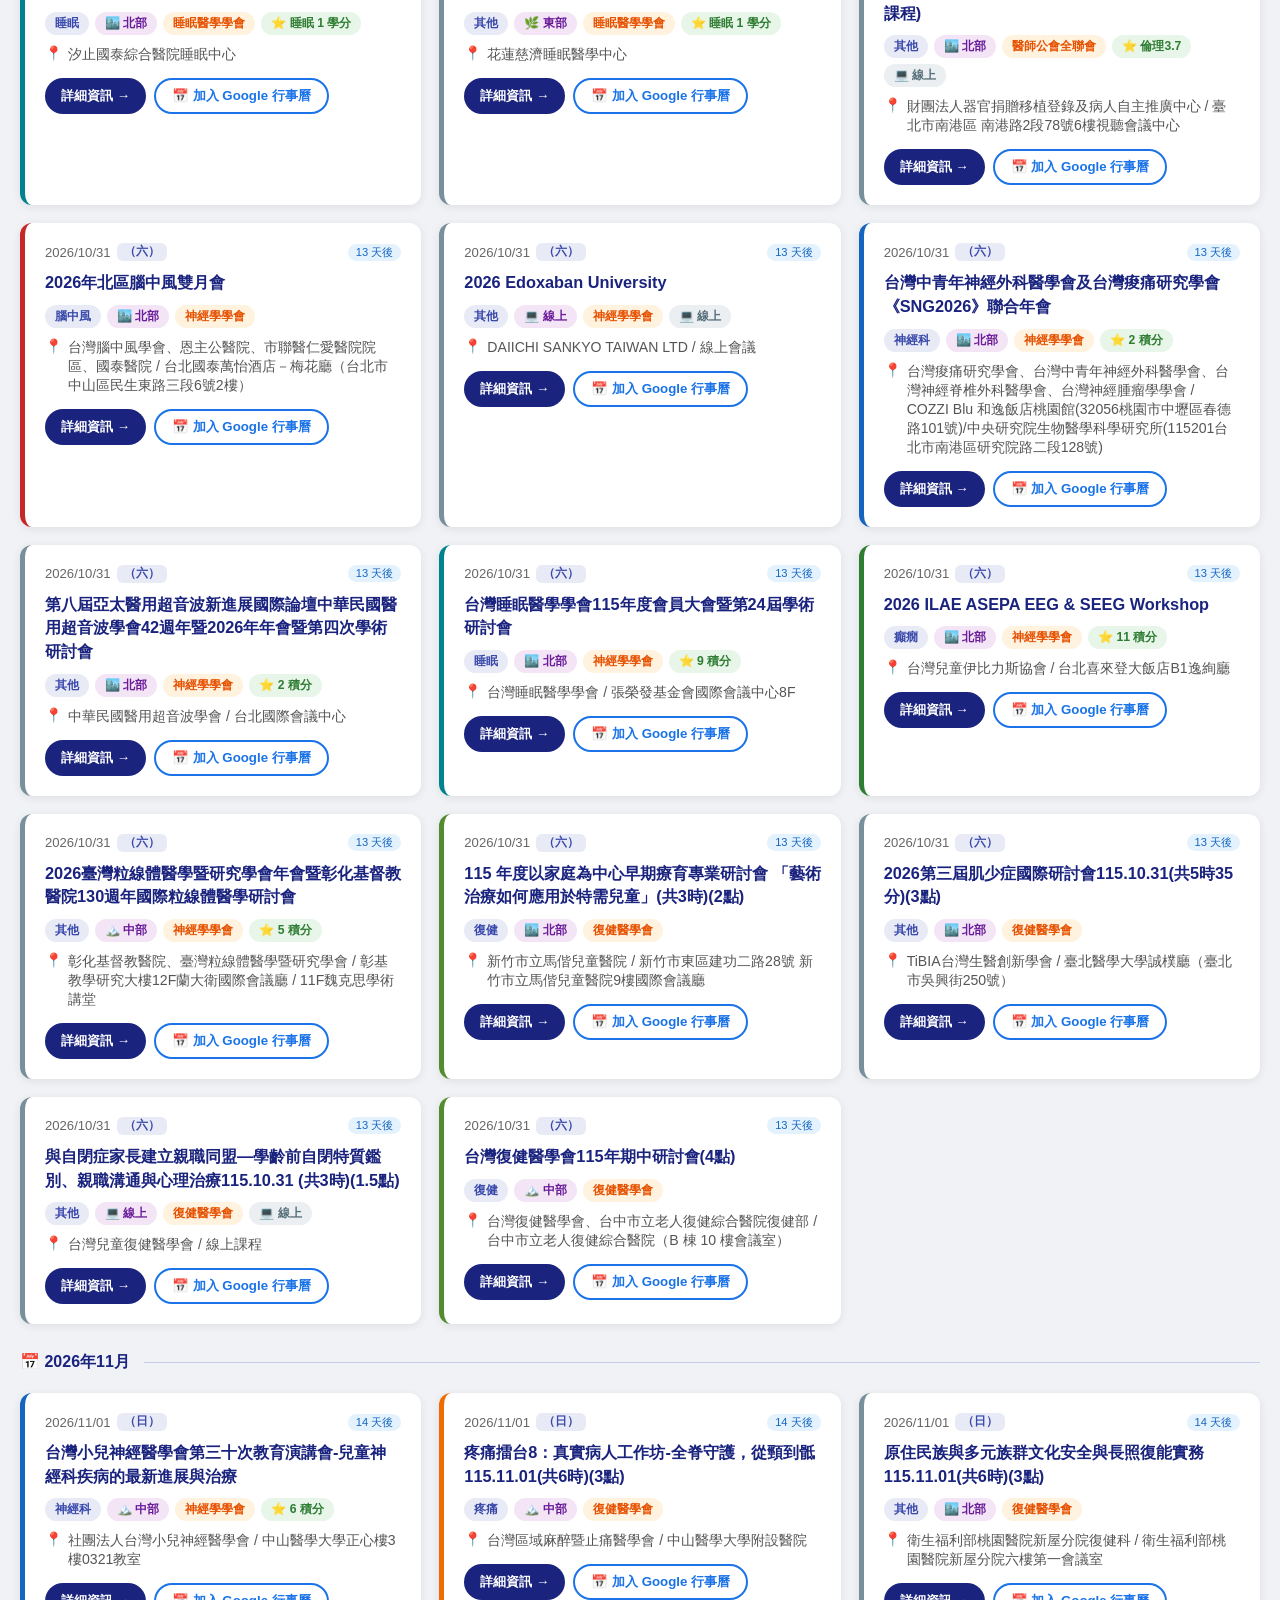
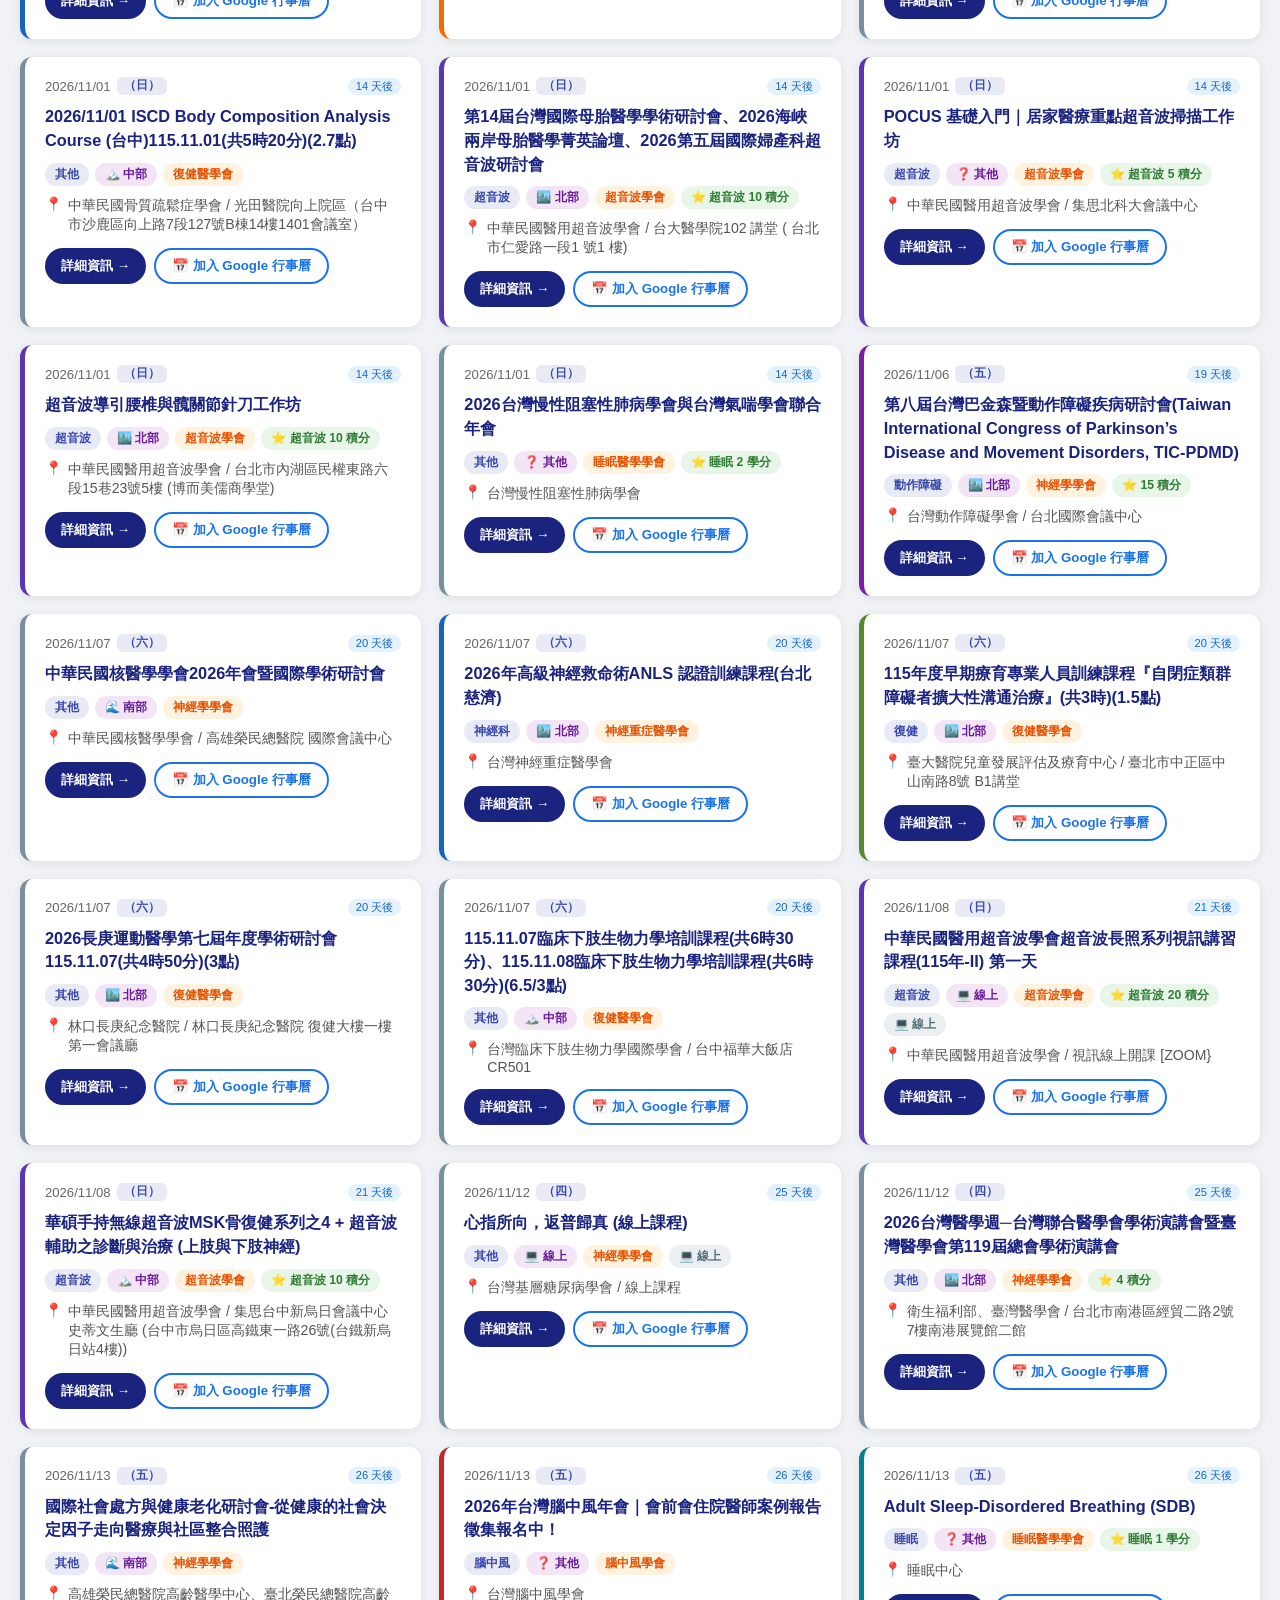
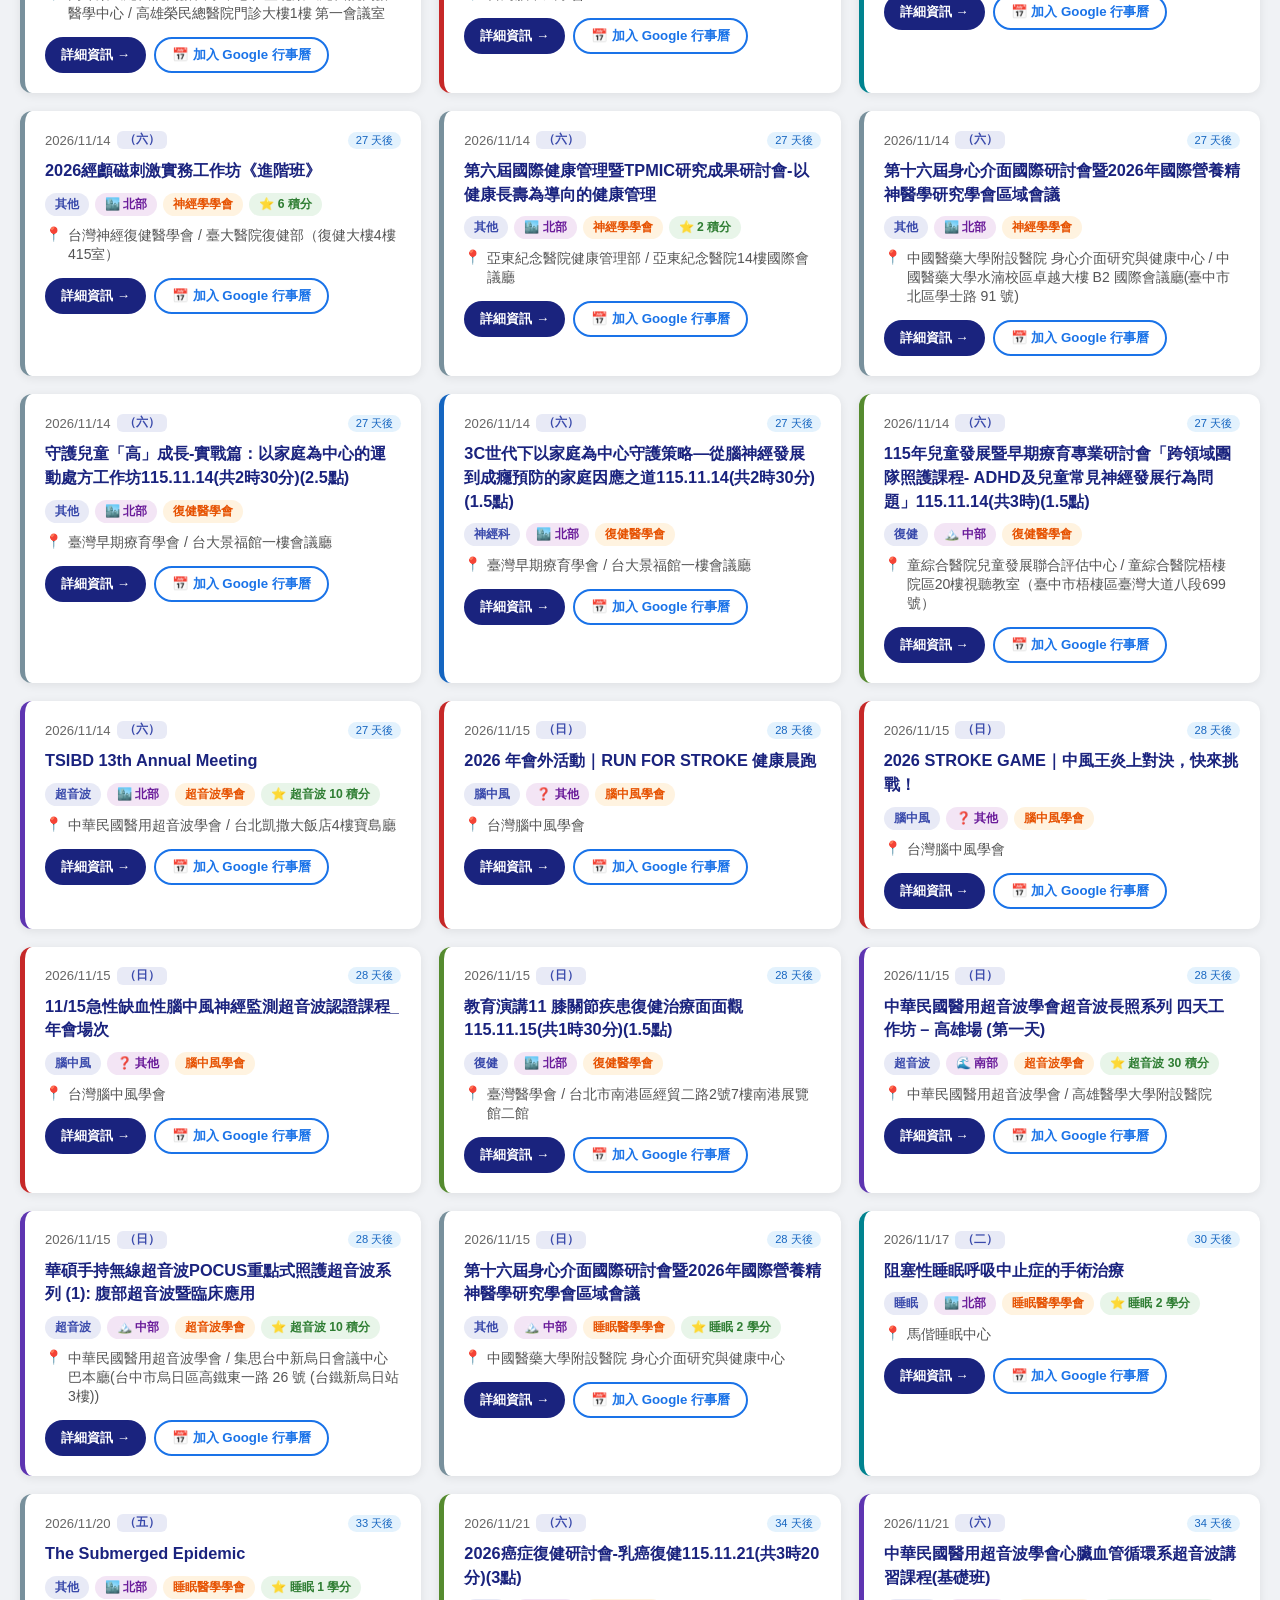
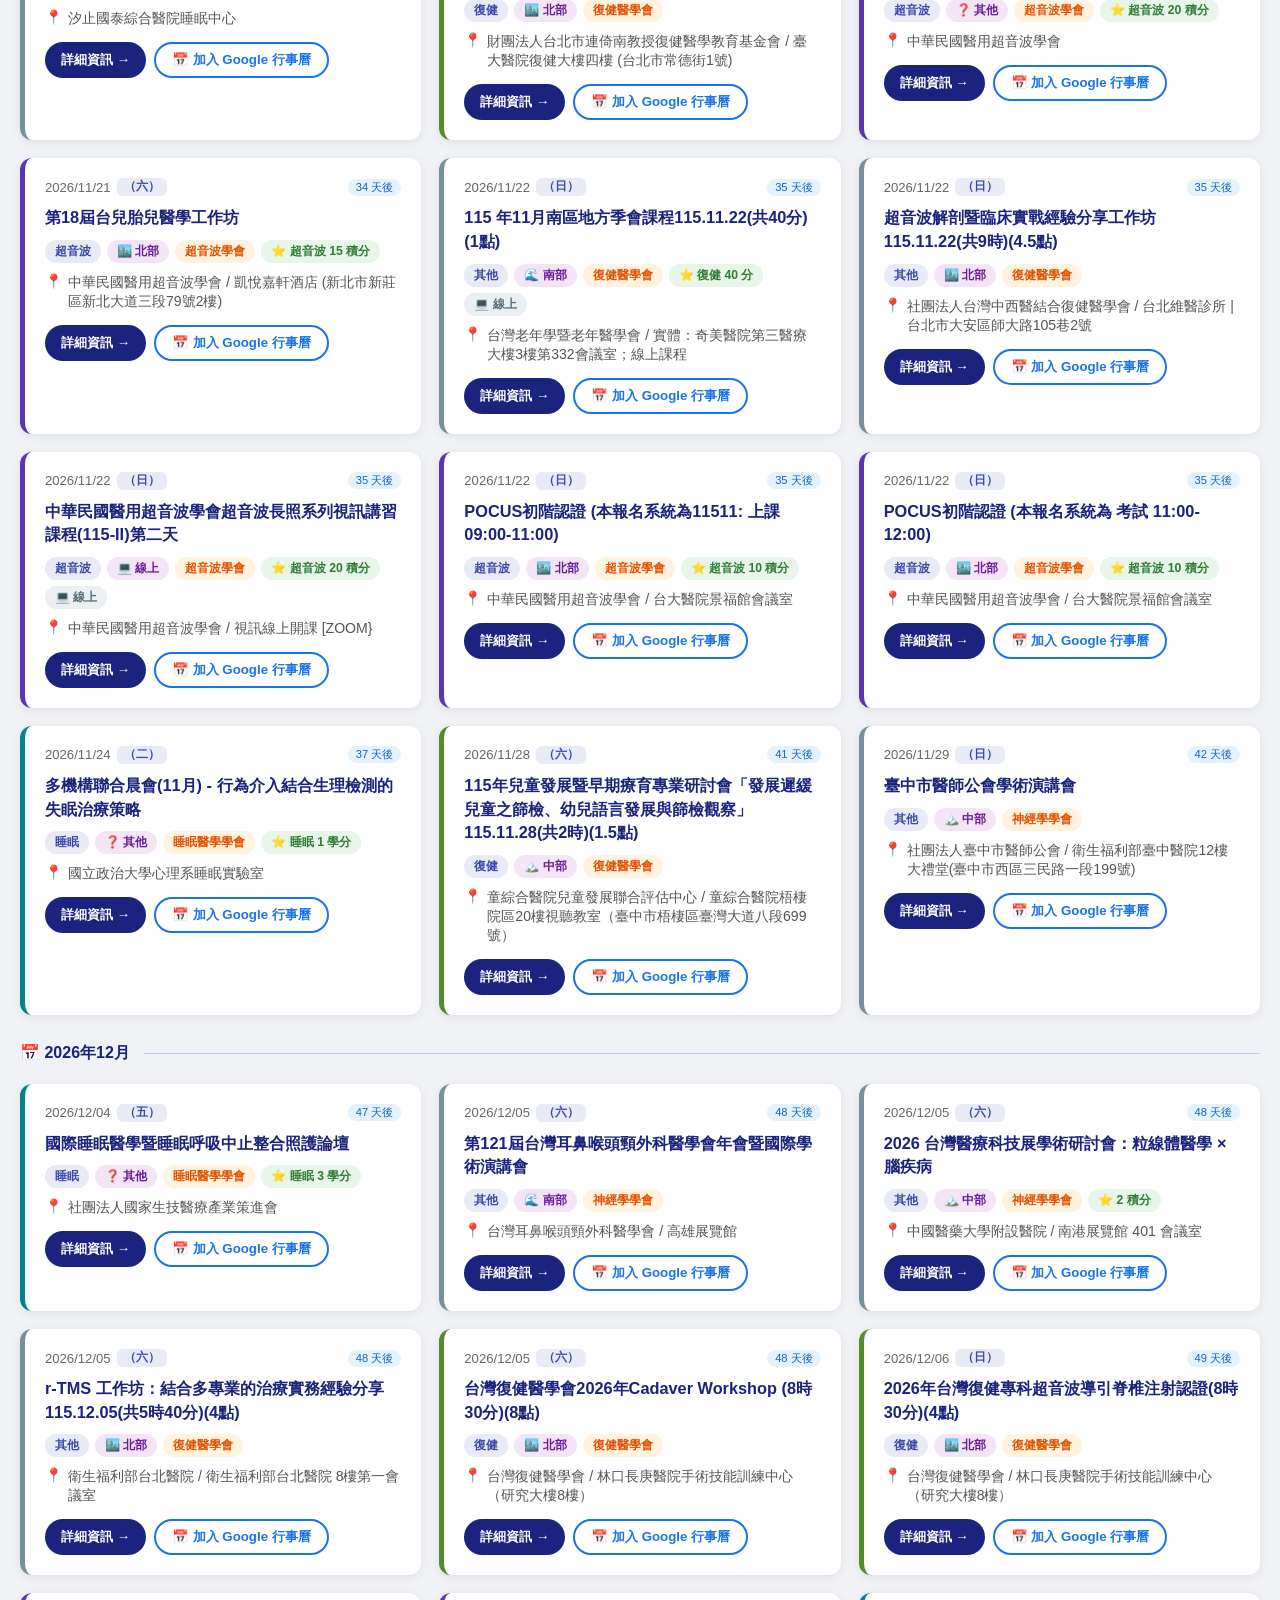
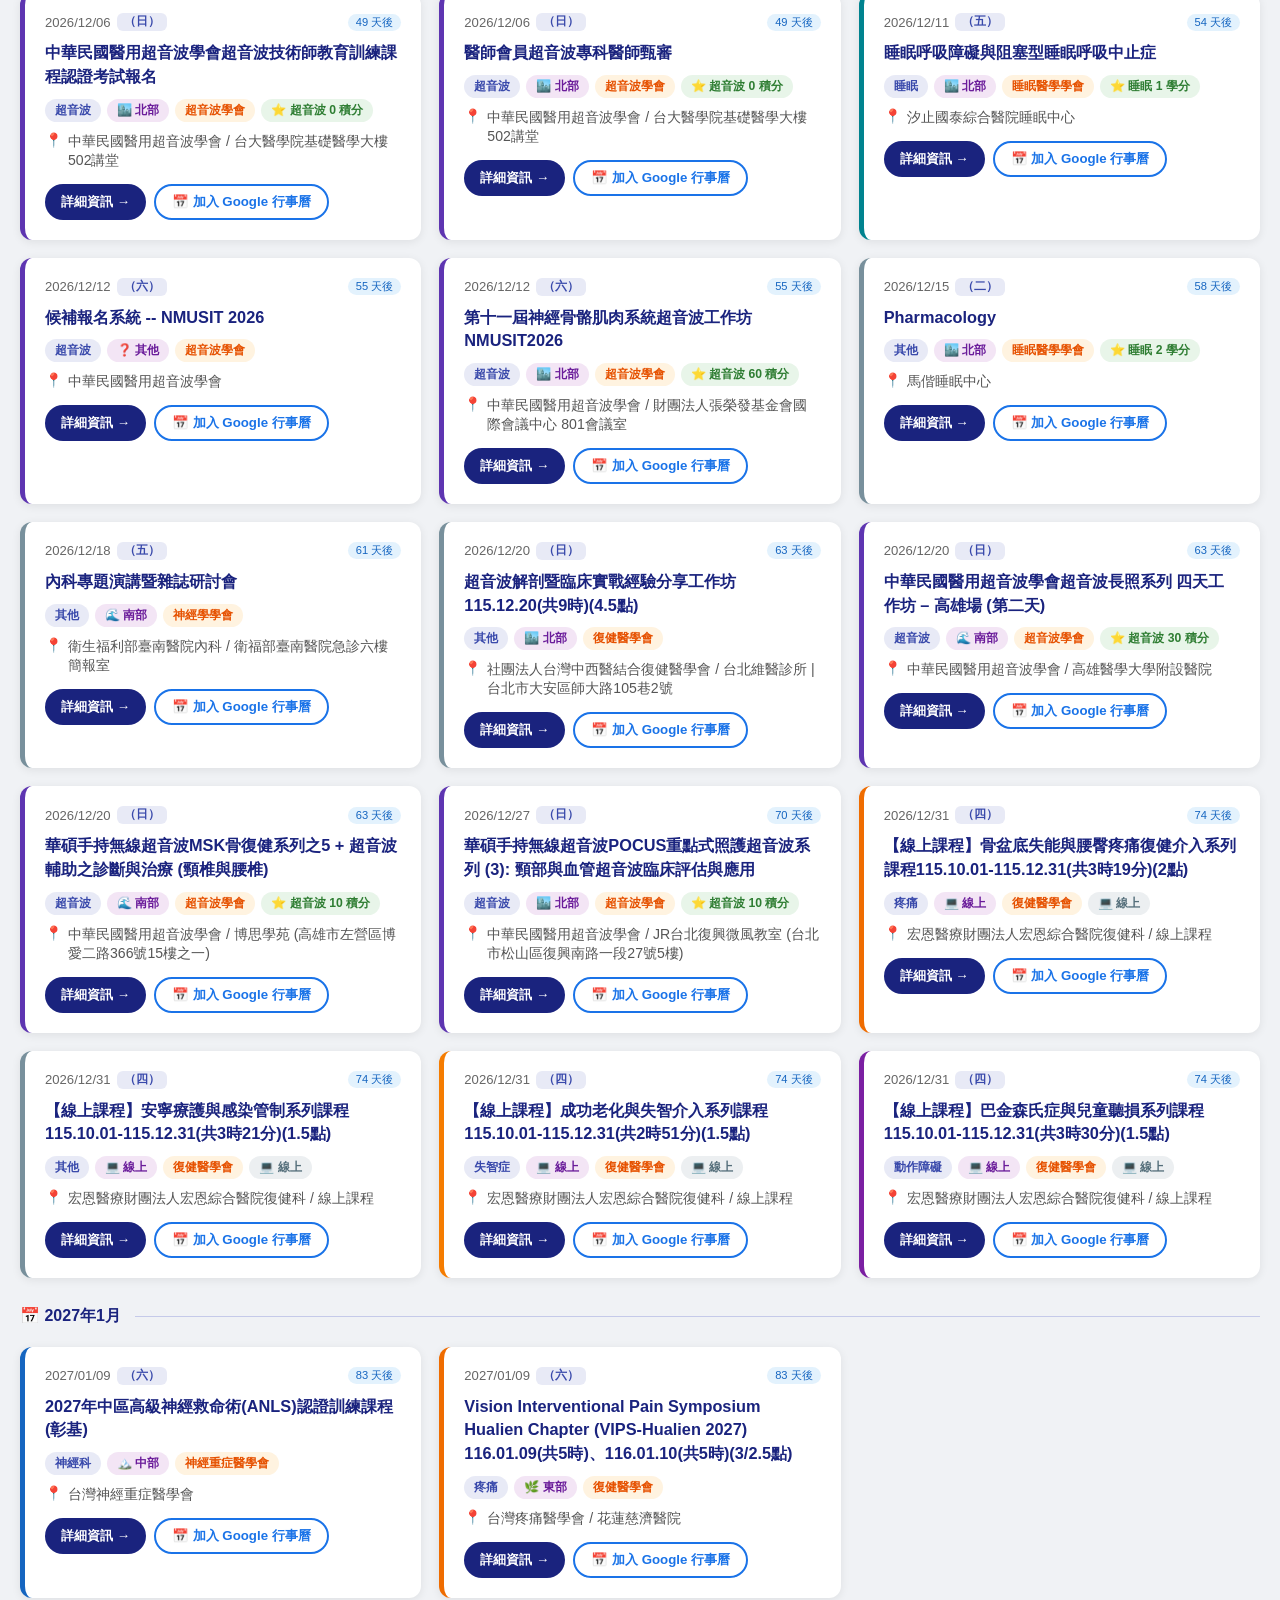
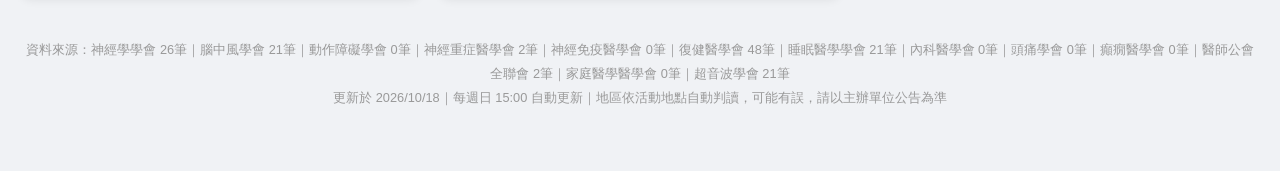
==== commit 3328eb5f: "Auto-update: 神經學教育活動 2026/10/18" ====
--- a/index.html
+++ b/index.html
@@ -140,9 +140,9 @@
   <h1>🧠 基層神經科醫師教育活動全集</h1>
   <p>神經科與相關學會繼續教育活動 — 未來三個月彙整（13 個資料來源）</p>
   <div class="header-meta">
-    <span>📅 2026/10/11 起</span>
-    <span>⏱️ 截至 2027/01/11</span>
-    <span>📚 共 111 筆</span>
+    <span>📅 2026/10/18 起</span>
+    <span>⏱️ 截至 2027/01/18</span>
+    <span>📚 共 112 筆</span>
   </div>
   <div class="header-nav"><a href="guidelines.html">📖 神經科診療指引索引 →</a></div>
 </header>
@@ -193,39 +193,28 @@
   <div class="grid" id="grid"></div>
 
   <footer>
-    資料來源：神經學學會 24筆｜腦中風學會 16筆｜動作障礙學會 0筆｜神經重症醫學會 2筆｜神經免疫醫學會 0筆｜復健醫學會 44筆｜睡眠醫學學會 18筆｜內科醫學會 0筆｜頭痛學會 0筆｜癲癇醫學會 0筆｜醫師公會全聯會 7筆｜家庭醫學醫學會 2筆｜超音波學會 16筆<br>
-    更新於 2026/10/11｜每週日 15:00 自動更新｜地區依活動地點自動判讀，可能有誤，請以主辦單位公告為準
+    資料來源：神經學學會 26筆｜腦中風學會 21筆｜動作障礙學會 0筆｜神經重症醫學會 2筆｜神經免疫醫學會 0筆｜復健醫學會 48筆｜睡眠醫學學會 21筆｜內科醫學會 0筆｜頭痛學會 0筆｜癲癇醫學會 0筆｜醫師公會全聯會 2筆｜家庭醫學醫學會 0筆｜超音波學會 21筆<br>
+    更新於 2026/10/18｜每週日 15:00 自動更新｜地區依活動地點自動判讀，可能有誤，請以主辦單位公告為準
   </footer>
 </div>
 
 <script>
 const EVENTS = [
-  {date:"2026-10-12",title:"REM sleep without atonia",location:"恩主公醫院睡眠中心",credits:1.0,ctext:"睡眠 1 學分",url:"https://www.tssm.org.tw/learn_list.php",src:"tssm",cat:"sleep",online:false,region:"north"},
-  {date:"2026-10-13",title:"10/13 成人RSV基層照護重要性 - 疾病風險辨識與預防策略實踐-",location:"中華民國糖尿病衛教學會 / 線上課程請洽開課單位",credits:0,ctext:"品質1.2",url:"https://www.tma.tw/credit/index_06.asp",src:"tma",cat:"other",online:true,region:"online"},
-  {date:"2026-10-13",title:"115年網路遊戲成癮研討會（第二場）：從手機、社群到網路遊戲成癮之神經心理機制與實證介入",location:"臺北市立聯合醫院松德院區 / 臺北市信義區 松德路309號(聯合醫院松德院區第一院區3樓第二講堂)",credits:0,ctext:"品質1.8",url:"https://www.tma.tw/credit/index_06.asp",src:"tma",cat:"neuro",online:false,region:"north"},
-  {date:"2026-10-13",title:"115年6、7、10月學術講座(實體+線上直播)",location:"醫療財團法人羅許基金會羅東博愛醫院 / 宜蘭縣羅東鎮 南昌街83號/住院大樓五樓大禮堂",credits:0,ctext:"2026/10/13 感染1.2",url:"https://www.tma.tw/credit/index_06.asp",src:"tma",cat:"other",online:true,region:"north"},
-  {date:"2026-10-13",title:"大師談心 糖脂護心 (線上課程)",location:"台灣基層糖尿病學會 / 線上課程請洽開課單位",credits:0,ctext:"專業1.2",url:"https://www.tma.tw/credit/index_06.asp",src:"tma",cat:"other",online:true,region:"online"},
-  {date:"2026-10-14",title:"與大師有約 陳柔賢教授 線上會議",location:"林口長庚紀念醫院 / 線上會議",credits:1,ctext:"",url:"https://www.neuro.org.tw/active/other_toApply_OK.asp?SID=3450",src:"neuro",cat:"other",online:true,region:"north"},
-  {date:"2026-10-15",title:"The Power of Two Achieving 1+E >2 Synergy in Early Lipid Management (線上Zoom)",location:"社團法人台灣腦中風學會 / Zoom 線上研討會",credits:1,ctext:"",url:"https://www.neuro.org.tw/active/other_toApply_OK.asp?SID=3537",src:"neuro",cat:"other",online:true,region:"online"},
-  {date:"2026-10-15",title:"睡眠中心跨團隊月會",location:"市聯醫陽明院區睡眠中心",credits:1.0,ctext:"睡眠 1 學分",url:"https://www.tssm.org.tw/learn_list.php",src:"tssm",cat:"sleep",online:false,region:"other"},
-  {date:"2026-10-16",title:"中區失智論壇秋季會",location:"中山醫學大學附設醫院 / 大和屋日本懷石料理【西區店 】",credits:1,ctext:"",url:"https://www.neuro.org.tw/active/other_toApply_OK.asp?SID=3538",src:"neuro",cat:"dementia",online:false,region:"central"},
-  {date:"2026-10-16",title:"The effect of sleep in patients with neuromuscular",location:"汐止國泰綜合醫院睡眠中心",credits:1.0,ctext:"睡眠 1 學分",url:"https://www.tssm.org.tw/learn_list.php",src:"tssm",cat:"sleep",online:false,region:"north"},
-  {date:"2026-10-16",title:"Case Discussion",location:"花蓮慈濟睡眠醫學中心",credits:1.0,ctext:"睡眠 1 學分",url:"https://www.tssm.org.tw/learn_list.php",src:"tssm",cat:"other",online:false,region:"east"},
-  {date:"2026-10-17",title:"社區兒童復能與跨專業照護整合實務115.10.17(共6時)(3點)",location:"佛教慈濟醫療財團法人大林慈濟醫院兒童發展聯合評估中心 / 大林慈濟醫院-大愛樓2樓第二會議室(嘉義縣大林鎮民生路2號)",credits:0,ctext:"",url:"https://www.pmr.org.tw/active_news/active_info.asp?/4536.html",src:"pmr",cat:"other",online:false,region:"south"},
-  {date:"2026-10-17",title:"AI時代的內科醫師修練工作坊",location:"台灣內科醫學會 / 臺北市中正區 仁愛路一段一號(台大醫學院201講堂)",credits:0,ctext:"倫理1.3",url:"https://www.tma.tw/credit/index_06.asp",src:"tma",cat:"other",online:false,region:"north"},
   {date:"2026-10-18",title:"臺中市醫師公會學術演講會",location:"社團法人臺中市醫師公會 / 衛生福利部臺中醫院12樓大禮堂(臺中市西區三民路一段199號)",credits:0,ctext:"",url:"https://www.neuro.org.tw/active/other_toApply_OK.asp?SID=3532",src:"neuro",cat:"other",online:false,region:"central"},
   {date:"2026-10-18",title:"TMS 線上實務研討會(2026/10/18台北)",location:"台灣臨床TMS腦刺激學會 / 台北市中山區復興北路290號2樓之1",credits:2,ctext:"",url:"https://www.neuro.org.tw/active/other_toApply_OK.asp?SID=3448",src:"neuro",cat:"other",online:true,region:"north"},
   {date:"2026-10-18",title:"115年度秋季學術研討會 115.10.18 (共3時10分)(2點)",location:"台灣運動醫學醫學會 / 集思台大會議中心蘇格拉底廳 (臺北市大安區羅斯福路四段85號B1)",credits:0,ctext:"",url:"https://www.pmr.org.tw/active_news/active_info.asp?/4540.html",src:"pmr",cat:"other",online:false,region:"north"},
   {date:"2026-10-18",title:"肌肉骨骼系統超音波工作坊—2026診斷及注射班115.10.18(共6時25分)(6點)",location:"財團法人台北市連倚南教授復健醫學教育基金會、台灣肌肉骨骼神經超音波醫學會 / 臺大醫院復健大樓四樓 (台北市常德街1號)",credits:0,ctext:"",url:"https://www.pmr.org.tw/active_news/active_info.asp?/4523.html",src:"pmr",cat:"other",online:false,region:"north"},
   {date:"2026-10-18",title:"活動與穩定多方跨領域探討傷害預防研討會 115.10.18(共6時10分)(3.5點)",location:"中華運動培訓教育學會 / 張榮發基金會國際中心",credits:0,ctext:"",url:"https://www.pmr.org.tw/active_news/active_info.asp?/4512.html",src:"pmr",cat:"other",online:false,region:"north"},
   {date:"2026-10-18",title:"TMS線上實務研討會115.01.18(共2小時)、115.03.15(共2小時)、115.05.17(共2小時)、115.07.12(共2小時)、115.10.18(共2小時)(1/1/1/1/1點)",location:"台灣臨床TMS腦刺激學會 / 線上課程",credits:0,ctext:"",url:"https://www.pmr.org.tw/active_news/active_info.asp?/4334.html",src:"pmr",cat:"other",online:true,region:"online"},
-  {date:"2026-10-18",title:"綠色家庭醫師認證課程-中山",location:"台灣家庭醫學醫學會 / 中山醫學大學 誠愛樓9樓第三演講廳",credits:4.0,ctext:"家醫 4 積分",url:"http://www.tafm.org.tw/ehc-tafm/s/w/edu/scheduleInfo1/schedule/60f2811a8a334e34a0a48b721403a86d",src:"tafm",cat:"other",online:false,region:"central"},
   {date:"2026-10-19",title:"Obesity hypoventilation syndrome:Current status and future directions",location:"睡眠中心",credits:1.0,ctext:"睡眠 1 學分",url:"https://www.tssm.org.tw/learn_list.php",src:"tssm",cat:"other",online:false,region:"other"},
   {date:"2026-10-20",title:"Fundamentals of Sleep Medicine:Psychiatry and Sleep",location:"北醫睡眠中心",credits:1.0,ctext:"睡眠 1 學分",url:"https://www.tssm.org.tw/learn_list.php",src:"tssm",cat:"sleep",online:false,region:"north"},
   {date:"2026-10-20",title:"小兒/成人睡眠呼吸事件判讀",location:"馬偕睡眠中心",credits:2.0,ctext:"睡眠 2 學分",url:"https://www.tssm.org.tw/learn_list.php",src:"tssm",cat:"sleep",online:false,region:"north"},
   {date:"2026-10-20",title:"個案報告討論",location:"基隆長庚",credits:2.0,ctext:"睡眠 2 學分",url:"https://www.tssm.org.tw/learn_list.php",src:"tssm",cat:"other",online:false,region:"north"},
+  {date:"2026-10-21",title:"中樞型睡眠呼吸中止症",location:"臺中榮民總醫院胸腔部",credits:1.0,ctext:"睡眠 1 學分",url:"https://www.tssm.org.tw/learn_list.php",src:"tssm",cat:"sleep",online:false,region:"central"},
+  {date:"2026-10-22",title:"睡眠專科醫師及技師訓練課程",location:"成大醫院睡眠醫學中心",credits:2.0,ctext:"睡眠 2 學分",url:"https://www.tssm.org.tw/learn_list.php",src:"tssm",cat:"sleep",online:false,region:"south"},
   {date:"2026-10-23",title:"Post MDS學術研討會",location:"台灣動作障礙學會 / 線上會議",credits:2,ctext:"",url:"https://www.neuro.org.tw/active/other_toApply_OK.asp?SID=3542",src:"neuro",cat:"other",online:true,region:"online"},
   {date:"2026-10-23",title:"第一屆亞洲惡病質學術研討會 First Asian Conference for Cachexia 115.10.23(4時30分)、115.10.24(4時20分)(3/3點)",location:"臺北榮民總醫院高齡醫學中心 / 臺北榮民總醫院致德樓第三會議室",credits:0,ctext:"",url:"https://www.pmr.org.tw/active_news/active_info.asp?/4545.html",src:"pmr",cat:"other",online:false,region:"north"},
+  {date:"2026-10-23",title:"From Digital Dentistry to Precision MAD Therapy in OSA Integrating Patient Selection, Digital Workflow, Monitoring, and AI",location:"臺大醫院睡眠中心",credits:1.0,ctext:"睡眠 1 學分",url:"https://www.tssm.org.tw/learn_list.php",src:"tssm",cat:"sleep",online:false,region:"north"},
   {date:"2026-10-24",title:"北區 Dementia & Insomnia Therapy Symposium",location:"衛生福利部雙和醫院 / 台北喜來登大飯店 B1 彩蝶 + 逸絢廳",credits:3,ctext:"",url:"https://www.neuro.org.tw/active/other_toApply_OK.asp?SID=3531",src:"neuro",cat:"dementia",online:false,region:"north"},
   {date:"2026-10-24",title:"2026南區神經科雙月會",location:"阮綜合醫療社團法人阮綜合醫院 / 阮綜合醫療社團法人阮綜合醫院 B棟10樓大教室",credits:2,ctext:"",url:"https://www.neuro.org.tw/active/other_toApply_OK.asp?SID=3516",src:"neuro",cat:"neuro",online:false,region:"south"},
   {date:"2026-10-24",title:"115 年兒童發展暨早期療育專業研討會-看懂身體的求救訊號：兒少創傷知情與感官調節115.10.24(共6時)(3點)",location:"埔基醫療財團法人埔里基督教醫院 / 埔里基督教醫院 平安樓 七樓愛堂（南投縣埔里鎮鐡山路1 號）",credits:0,ctext:"",url:"https://www.pmr.org.tw/active_news/active_info.asp?/4538.html",src:"pmr",cat:"rehab",online:false,region:"central"},
@@ -236,10 +225,12 @@
   {date:"2026-10-25",title:"彰基總院130週年暨兒童醫院12週年院慶國際聯合學術討論會",location:"彰化基督教兒童醫院 / 彰化市建寶街20號蘭醫師大樓B1彰基國際培訓中心",credits:1,ctext:"",url:"https://www.neuro.org.tw/active/other_toApply_OK.asp?SID=3529",src:"neuro",cat:"other",online:false,region:"central"},
   {date:"2026-10-25",title:"【直播課程】針對功能性認知缺損者的任務導向與策略性訓練(下)115.10.25(共3時50分)(2點)",location:"宏恩醫療財團法人宏恩綜合醫院復健科 / 線上課程",credits:0,ctext:"",url:"https://www.pmr.org.tw/active_news/active_info.asp?/4535.html",src:"pmr",cat:"dementia",online:true,region:"online"},
   {date:"2026-10-29",title:"Endotype and Precision Treatment of Sleep Apnea",location:"嘉義基督教醫院睡眠醫學中心",credits:1.0,ctext:"睡眠 1 學分",url:"https://www.tssm.org.tw/learn_list.php",src:"tssm",cat:"sleep",online:false,region:"south"},
+  {date:"2026-10-30",title:"TBMJ 骨肌關行動力論壇(Webinar) 115.10.30(共50分)(0.5點)",location:"台灣骨鬆肌少關節防治學會 / 線上課程",credits:0,ctext:"復健 50 分",url:"https://www.pmr.org.tw/active_news/active_info.asp?/4559.html",src:"pmr",cat:"other",online:true,region:"online"},
   {date:"2026-10-30",title:"115年度早期療育專業人員訓練課程『台大醫院兒童日間病房治療模式介紹』(共1時)(1點)",location:"臺大醫院兒童發展評估及療育中心 / 線上課程",credits:0,ctext:"",url:"https://www.pmr.org.tw/active_news/active_info.asp?/4543.html",src:"pmr",cat:"rehab",online:true,region:"north"},
   {date:"2026-10-30",title:"睡眠-清醒週期調控",location:"汐止國泰綜合醫院睡眠中心",credits:1.0,ctext:"睡眠 1 學分",url:"https://www.tssm.org.tw/learn_list.php",src:"tssm",cat:"sleep",online:false,region:"north"},
   {date:"2026-10-30",title:"Case Discussion",location:"花蓮慈濟睡眠醫學中心",credits:1.0,ctext:"睡眠 1 學分",url:"https://www.tssm.org.tw/learn_list.php",src:"tssm",cat:"other",online:false,region:"east"},
   {date:"2026-10-30",title:"安寧及病主臨床照護之倫理案例討論會(實體+直播課程)",location:"財團法人器官捐贈移植登錄及病人自主推廣中心 / 臺北市南港區 南港路2段78號6樓視聽會議中心",credits:0,ctext:"倫理3.7",url:"https://www.tma.tw/credit/index_06.asp",src:"tma",cat:"other",online:true,region:"north"},
+  {date:"2026-10-31",title:"2026年北區腦中風雙月會",location:"台灣腦中風學會、恩主公醫院、市聯醫仁愛醫院院區、國泰醫院 / 台北國泰萬怡酒店－梅花廳（台北市中山區民生東路三段6號2樓）",credits:0,ctext:"",url:"https://www.neuro.org.tw/active/other_toApply_OK.asp?SID=3550",src:"neuro",cat:"stroke",online:false,region:"north"},
   {date:"2026-10-31",title:"2026 Edoxaban University",location:"DAIICHI SANKYO TAIWAN LTD / 線上會議",credits:0,ctext:"",url:"https://www.neuro.org.tw/active/other_toApply_OK.asp?SID=3546",src:"neuro",cat:"other",online:true,region:"online"},
   {date:"2026-10-31",title:"台灣中青年神經外科醫學會及台灣痠痛研究學會《SNG2026》聯合年會",location:"台灣痠痛研究學會、台灣中青年神經外科醫學會、台灣神經脊椎外科醫學會、台灣神經腫瘤學學會 / COZZI Blu 和逸飯店桃園館(32056桃園市中壢區春德路101號)/中央研究院生物醫學科學研究所(115201台北市南港區研究院路二段128號)",credits:2,ctext:"",url:"https://www.neuro.org.tw/active/other_toApply_OK.asp?SID=3541",src:"neuro",cat:"neuro",online:false,region:"north"},
   {date:"2026-10-31",title:"第八屆亞太醫用超音波新進展國際論壇中華民國醫用超音波學會42週年暨2026年年會暨第四次學術研討會",location:"中華民國醫用超音波學會 / 台北國際會議中心",credits:2,ctext:"",url:"https://www.neuro.org.tw/active/other_toApply_OK.asp?SID=3536",src:"neuro",cat:"other",online:false,region:"north"},
@@ -254,44 +245,53 @@
   {date:"2026-11-01",title:"疼痛擂台8：真實病人工作坊-全脊守護，從頸到骶115.11.01(共6時)(3點)",location:"台灣區域麻醉暨止痛醫學會 / 中山醫學大學附設醫院",credits:0,ctext:"",url:"https://www.pmr.org.tw/active_news/active_info.asp?/4549.html",src:"pmr",cat:"pain",online:false,region:"central"},
   {date:"2026-11-01",title:"原住民族與多元族群文化安全與長照復能實務115.11.01(共6時)(3點)",location:"衛生福利部桃園醫院新屋分院復健科 / 衛生福利部桃園醫院新屋分院六樓第一會議室",credits:0,ctext:"",url:"https://www.pmr.org.tw/active_news/active_info.asp?/4548.html",src:"pmr",cat:"other",online:false,region:"north"},
   {date:"2026-11-01",title:"2026/11/01 ISCD Body Composition Analysis Course (台中)115.11.01(共5時20分)(2.7點)",location:"中華民國骨質疏鬆症學會 / 光田醫院向上院區（台中市沙鹿區向上路7段127號B棟14樓1401會議室）",credits:0,ctext:"",url:"https://www.pmr.org.tw/active_news/active_info.asp?/4489.html",src:"pmr",cat:"other",online:false,region:"central"},
+  {date:"2026-11-01",title:"第14屆台灣國際母胎醫學學術研討會、2026海峽兩岸母胎醫學菁英論壇、2026第五屆國際婦產科超音波研討會",location:"中華民國醫用超音波學會 / 台大醫學院102 講堂 ( 台北市仁愛路一段1 號1 樓)",credits:10,ctext:"超音波 10 積分",url:"https://www.sumroc.org.tw/index.php?action=activity_detail&id=2962",src:"sono",cat:"sono",online:false,region:"north"},
+  {date:"2026-11-01",title:"POCUS 基礎入門｜居家醫療重點超音波掃描工作坊",location:"中華民國醫用超音波學會 / 集思北科大會議中心",credits:5,ctext:"超音波 5 積分",url:"https://www.sumroc.org.tw/index.php?action=activity_detail&id=2963",src:"sono",cat:"sono",online:false,region:"other"},
   {date:"2026-11-01",title:"超音波導引腰椎與髖關節針刀工作坊",location:"中華民國醫用超音波學會 / 台北市內湖區民權東路六段15巷23號5樓 (博而美儒商學堂)",credits:10,ctext:"超音波 10 積分",url:"https://www.sumroc.org.tw/index.php?action=activity_detail&id=2939",src:"sono",cat:"sono",online:false,region:"north"},
   {date:"2026-11-01",title:"2026台灣慢性阻塞性肺病學會與台灣氣喘學會聯合年會",location:"台灣慢性阻塞性肺病學會",credits:2.0,ctext:"睡眠 2 學分",url:"https://www.tssm.org.tw/learn_list.php",src:"tssm",cat:"other",online:false,region:"other"},
   {date:"2026-11-06",title:"第八屆台灣巴金森暨動作障礙疾病研討會(Taiwan International Congress of Parkinson’s Disease and Movement Disorders, TIC-PDMD)",location:"台灣動作障礙學會 / 台北國際會議中心",credits:15,ctext:"",url:"https://www.neuro.org.tw/active/other_toApply_OK.asp?SID=3526",src:"neuro",cat:"movement",online:false,region:"north"},
+  {date:"2026-11-07",title:"中華民國核醫學學會2026年會暨國際學術研討會",location:"中華民國核醫學學會 / 高雄榮民總醫院 國際會議中心",credits:0,ctext:"",url:"https://www.neuro.org.tw/active/other_toApply_OK.asp?SID=3553",src:"neuro",cat:"other",online:false,region:"south"},
   {date:"2026-11-07",title:"2026年高級神經救命術ANLS 認證訓練課程(台北慈濟)",location:"台灣神經重症醫學會",credits:0,ctext:"",url:"https://www.tncs.org.tw/active/active_info.asp?/69.html",src:"tncs",cat:"neuro",online:false,region:"north"},
   {date:"2026-11-07",title:"115年度早期療育專業人員訓練課程『自閉症類群障礙者擴大性溝通治療』(共3時)(1.5點)",location:"臺大醫院兒童發展評估及療育中心 / 臺北市中正區中山南路8號 B1講堂",credits:0,ctext:"",url:"https://www.pmr.org.tw/active_news/active_info.asp?/4558.html",src:"pmr",cat:"rehab",online:false,region:"north"},
-  {date:"2026-11-07",title:"2026年兒童發展早期療育專業知能、服務方案及研究成果發表會115.11.07(共1時30分)、115.11.08(共6時)(1/3點)",location:"臺灣兒童發展早期療育協會 / 台中市西區民生路227號(國立臺中教育大學英才樓R116會議室)",credits:0,ctext:"",url:"https://www.pmr.org.tw/active_news/active_info.asp?/4557.html",src:"pmr",cat:"rehab",online:false,region:"central"},
   {date:"2026-11-07",title:"2026長庚運動醫學第七屆年度學術研討會115.11.07(共4時50分)(3點)",location:"林口長庚紀念醫院 / 林口長庚紀念醫院 復健大樓一樓 第一會議廳",credits:0,ctext:"",url:"https://www.pmr.org.tw/active_news/active_info.asp?/4553.html",src:"pmr",cat:"other",online:false,region:"north"},
   {date:"2026-11-07",title:"115.11.07臨床下肢生物力學培訓課程(共6時30分)、115.11.08臨床下肢生物力學培訓課程(共6時30分)(6.5/3點)",location:"台灣臨床下肢生物力學國際學會 / 台中福華大飯店 CR501",credits:0,ctext:"",url:"https://www.pmr.org.tw/active_news/active_info.asp?/4515.html",src:"pmr",cat:"other",online:false,region:"central"},
   {date:"2026-11-08",title:"中華民國醫用超音波學會超音波長照系列視訊講習課程(115年-II) 第一天",location:"中華民國醫用超音波學會 / 視訊線上開課 [ZOOM}",credits:20,ctext:"超音波 20 積分",url:"https://www.sumroc.org.tw/index.php?action=activity_detail&id=2967",src:"sono",cat:"sono",online:true,region:"online"},
   {date:"2026-11-08",title:"華碩手持無線超音波MSK骨復健系列之4 + 超音波輔助之診斷與治療 (上肢與下肢神經)",location:"中華民國醫用超音波學會 / 集思台中新烏日會議中心 史蒂文生廳 (台中市烏日區高鐵東一路26號(台鐵新烏日站4樓))",credits:10,ctext:"超音波 10 積分",url:"https://www.sumroc.org.tw/index.php?action=activity_detail&id=2855",src:"sono",cat:"sono",online:false,region:"central"},
-  {date:"2026-11-12",title:"2026台灣醫學週─台灣聯合醫學會學術演講會暨臺灣醫學會第119屆總會學術演講會",location:"衛生福利部、臺灣醫學會 / 台北市南港區經貿二路2號7樓南港展覽館二館",credits:0,ctext:"",url:"https://www.neuro.org.tw/active/other_toApply_OK.asp?SID=3544",src:"neuro",cat:"other",online:false,region:"north"},
+  {date:"2026-11-12",title:"心指所向，返普歸真 (線上課程)",location:"台灣基層糖尿病學會 / 線上課程",credits:0,ctext:"",url:"https://www.neuro.org.tw/active/other_toApply_OK.asp?SID=3551",src:"neuro",cat:"other",online:true,region:"online"},
+  {date:"2026-11-12",title:"2026台灣醫學週─台灣聯合醫學會學術演講會暨臺灣醫學會第119屆總會學術演講會",location:"衛生福利部、臺灣醫學會 / 台北市南港區經貿二路2號7樓南港展覽館二館",credits:4,ctext:"",url:"https://www.neuro.org.tw/active/other_toApply_OK.asp?SID=3544",src:"neuro",cat:"other",online:false,region:"north"},
+  {date:"2026-11-13",title:"國際社會處方與健康老化研討會-從健康的社會決定因子走向醫療與社區整合照護",location:"高雄榮民總醫院高齡醫學中心、臺北榮民總醫院高齡醫學中心 / 高雄榮民總醫院門診大樓1樓 第一會議室",credits:0,ctext:"",url:"https://www.neuro.org.tw/active/other_toApply_OK.asp?SID=3556",src:"neuro",cat:"other",online:false,region:"south"},
   {date:"2026-11-13",title:"2026年台灣腦中風年會｜會前會住院醫師案例報告徵集報名中！",location:"台灣腦中風學會",credits:0,ctext:"",url:"http://www.stroke.org.tw/news/knowledge_info.asp?/389.html",src:"stroke",cat:"stroke",online:false,region:"other"},
   {date:"2026-11-13",title:"Adult Sleep-Disordered Breathing (SDB)",location:"睡眠中心",credits:1.0,ctext:"睡眠 1 學分",url:"https://www.tssm.org.tw/learn_list.php",src:"tssm",cat:"sleep",online:false,region:"other"},
-  {date:"2026-11-14",title:"2026經顱磁刺激實務工作坊《進階班》",location:"台灣神經復健醫學會 / 臺大醫院復健部（復健大樓4樓 415室）",credits:0,ctext:"",url:"https://www.neuro.org.tw/active/other_toApply_OK.asp?SID=3549",src:"neuro",cat:"other",online:false,region:"north"},
-  {date:"2026-11-14",title:"第六屆國際健康管理暨TPMIC研究成果研討會-以健康長壽為導向的健康管理",location:"亞東紀念醫院健康管理部 / 亞東紀念醫院14樓國際會議廳",credits:0,ctext:"",url:"https://www.neuro.org.tw/active/other_toApply_OK.asp?SID=3547",src:"neuro",cat:"other",online:false,region:"north"},
+  {date:"2026-11-14",title:"2026經顱磁刺激實務工作坊《進階班》",location:"台灣神經復健醫學會 / 臺大醫院復健部（復健大樓4樓 415室）",credits:6,ctext:"",url:"https://www.neuro.org.tw/active/other_toApply_OK.asp?SID=3549",src:"neuro",cat:"other",online:false,region:"north"},
+  {date:"2026-11-14",title:"第六屆國際健康管理暨TPMIC研究成果研討會-以健康長壽為導向的健康管理",location:"亞東紀念醫院健康管理部 / 亞東紀念醫院14樓國際會議廳",credits:2,ctext:"",url:"https://www.neuro.org.tw/active/other_toApply_OK.asp?SID=3547",src:"neuro",cat:"other",online:false,region:"north"},
   {date:"2026-11-14",title:"第十六屆身心介面國際研討會暨2026年國際營養精神醫學研究學會區域會議",location:"中國醫藥大學附設醫院 身心介面研究與健康中心 / 中國醫藥大學水湳校區卓越大樓 B2 國際會議廳(臺中市北區學士路 91 號)",credits:0,ctext:"",url:"https://www.neuro.org.tw/active/other_toApply_OK.asp?SID=3540",src:"neuro",cat:"other",online:false,region:"north"},
   {date:"2026-11-14",title:"守護兒童「高」成長-實戰篇：以家庭為中心的運動處方工作坊115.11.14(共2時30分)(2.5點)",location:"臺灣早期療育學會 / 台大景福館一樓會議廳",credits:0,ctext:"",url:"https://www.pmr.org.tw/active_news/active_info.asp?/4554.html",src:"pmr",cat:"other",online:false,region:"north"},
   {date:"2026-11-14",title:"3C世代下以家庭為中心守護策略—從腦神經發展到成癮預防的家庭因應之道115.11.14(共2時30分)(1.5點)",location:"臺灣早期療育學會 / 台大景福館一樓會議廳",credits:0,ctext:"",url:"https://www.pmr.org.tw/active_news/active_info.asp?/4551.html",src:"pmr",cat:"neuro",online:false,region:"north"},
   {date:"2026-11-14",title:"115年兒童發展暨早期療育專業研討會「跨領域團隊照護課程- ADHD及兒童常見神經發展行為問題」115.11.14(共3時)(1.5點)",location:"童綜合醫院兒童發展聯合評估中心 / 童綜合醫院梧棲院區20樓視聽教室（臺中市梧棲區臺灣大道八段699號）",credits:0,ctext:"",url:"https://www.pmr.org.tw/active_news/active_info.asp?/4531.html",src:"pmr",cat:"rehab",online:false,region:"central"},
+  {date:"2026-11-14",title:"TSIBD 13th Annual Meeting",location:"中華民國醫用超音波學會 / 台北凱撒大飯店4樓寶島廳",credits:10,ctext:"超音波 10 積分",url:"https://www.sumroc.org.tw/index.php?action=activity_detail&id=2960",src:"sono",cat:"sono",online:false,region:"north"},
   {date:"2026-11-15",title:"2026 年會外活動｜RUN FOR STROKE 健康晨跑",location:"台灣腦中風學會",credits:0,ctext:"",url:"http://www.stroke.org.tw/news/knowledge_info.asp?/393.html",src:"stroke",cat:"stroke",online:false,region:"other"},
   {date:"2026-11-15",title:"2026 STROKE GAME｜中風王炎上對決，快來挑戰！",location:"台灣腦中風學會",credits:0,ctext:"",url:"http://www.stroke.org.tw/news/knowledge_info.asp?/392.html",src:"stroke",cat:"stroke",online:false,region:"other"},
   {date:"2026-11-15",title:"11/15急性缺血性腦中風神經監測超音波認證課程_年會場次",location:"台灣腦中風學會",credits:0,ctext:"",url:"http://www.stroke.org.tw/news/knowledge_info.asp?/390.html",src:"stroke",cat:"stroke",online:false,region:"other"},
   {date:"2026-11-15",title:"教育演講11 膝關節疾患復健治療面面觀115.11.15(共1時30分)(1.5點)",location:"臺灣醫學會 / 台北市南港區經貿二路2號7樓南港展覽館二館",credits:0,ctext:"",url:"https://www.pmr.org.tw/active_news/active_info.asp?/4552.html",src:"pmr",cat:"rehab",online:false,region:"north"},
   {date:"2026-11-15",title:"中華民國醫用超音波學會超音波長照系列 四天工作坊 – 高雄場 (第一天)",location:"中華民國醫用超音波學會 / 高雄醫學大學附設醫院",credits:30,ctext:"超音波 30 積分",url:"https://www.sumroc.org.tw/index.php?action=activity_detail&id=2969",src:"sono",cat:"sono",online:false,region:"south"},
   {date:"2026-11-15",title:"華碩手持無線超音波POCUS重點式照護超音波系列 (1): 腹部超音波暨臨床應用",location:"中華民國醫用超音波學會 / 集思台中新烏日會議中心 巴本廳(台中市烏日區高鐵東一路 26 號 (台鐵新烏日站 3樓))",credits:10,ctext:"超音波 10 積分",url:"https://www.sumroc.org.tw/index.php?action=activity_detail&id=2883",src:"sono",cat:"sono",online:false,region:"central"},
+  {date:"2026-11-15",title:"第十六屆身心介面國際研討會暨2026年國際營養精神醫學研究學會區域會議",location:"中國醫藥大學附設醫院 身心介面研究與健康中心",credits:2.0,ctext:"睡眠 2 學分",url:"https://www.tssm.org.tw/learn_list.php",src:"tssm",cat:"other",online:false,region:"central"},
   {date:"2026-11-17",title:"阻塞性睡眠呼吸中止症的手術治療",location:"馬偕睡眠中心",credits:2.0,ctext:"睡眠 2 學分",url:"https://www.tssm.org.tw/learn_list.php",src:"tssm",cat:"sleep",online:false,region:"north"},
-  {date:"2026-11-20",title:"內科專題演講暨雜誌研討會",location:"衛生福利部臺南醫院內科 / 衛福部臺南醫院急診六樓簡報室",credits:0,ctext:"",url:"https://www.neuro.org.tw/active/other_toApply_OK.asp?SID=3543",src:"neuro",cat:"other",online:false,region:"south"},
-  {date:"2026-11-20",title:"Disease Management Workshop",location:"臺北榮總神經內科 / 士林萬麗飯店",credits:2,ctext:"",url:"https://www.neuro.org.tw/active/other_toApply_OK.asp?SID=3539",src:"neuro",cat:"other",online:false,region:"north"},
   {date:"2026-11-20",title:"The Submerged Epidemic",location:"汐止國泰綜合醫院睡眠中心",credits:1.0,ctext:"睡眠 1 學分",url:"https://www.tssm.org.tw/learn_list.php",src:"tssm",cat:"other",online:false,region:"north"},
   {date:"2026-11-21",title:"2026癌症復健研討會-乳癌復健115.11.21(共3時20分)(3點)",location:"財團法人台北市連倚南教授復健醫學教育基金會 / 臺大醫院復健大樓四樓 (台北市常德街1號)",credits:0,ctext:"",url:"https://www.pmr.org.tw/active_news/active_info.asp?/4556.html",src:"pmr",cat:"rehab",online:false,region:"north"},
   {date:"2026-11-21",title:"中華民國醫用超音波學會心臟血管循環系超音波講習課程(基礎班)",location:"中華民國醫用超音波學會",credits:20,ctext:"超音波 20 積分",url:"https://www.sumroc.org.tw/index.php?action=activity_detail&id=2933",src:"sono",cat:"sono",online:false,region:"other"},
+  {date:"2026-11-21",title:"第18屆台兒胎兒醫學工作坊",location:"中華民國醫用超音波學會 / 凱悅嘉軒酒店 (新北市新莊區新北大道三段79號2樓)",credits:15,ctext:"超音波 15 積分",url:"https://www.sumroc.org.tw/index.php?action=activity_detail&id=2961",src:"sono",cat:"sono",online:false,region:"north"},
   {date:"2026-11-22",title:"115 年11月南區地方季會課程115.11.22(共40分)(1點)",location:"台灣老年學暨老年醫學會 / 實體：奇美醫院第三醫療大樓3樓第332會議室；線上課程",credits:0,ctext:"復健 40 分",url:"https://www.pmr.org.tw/active_news/active_info.asp?/4526.html",src:"pmr",cat:"other",online:true,region:"south"},
   {date:"2026-11-22",title:"超音波解剖暨臨床實戰經驗分享工作坊115.11.22(共9時)(4.5點)",location:"社團法人台灣中西醫結合復健醫學會 / 台北維醫診所 | 台北市大安區師大路105巷2號",credits:0,ctext:"",url:"https://www.pmr.org.tw/active_news/active_info.asp?/4469.html",src:"pmr",cat:"other",online:false,region:"north"},
   {date:"2026-11-22",title:"中華民國醫用超音波學會超音波長照系列視訊講習課程(115-II)第二天",location:"中華民國醫用超音波學會 / 視訊線上開課 [ZOOM}",credits:20,ctext:"超音波 20 積分",url:"https://www.sumroc.org.tw/index.php?action=activity_detail&id=2968",src:"sono",cat:"sono",online:true,region:"online"},
   {date:"2026-11-22",title:"POCUS初階認證 (本報名系統為11511: 上課 09:00-11:00)",location:"中華民國醫用超音波學會 / 台大醫院景福館會議室",credits:10,ctext:"超音波 10 積分",url:"https://www.sumroc.org.tw/index.php?action=activity_detail&id=2802",src:"sono",cat:"sono",online:false,region:"north"},
   {date:"2026-11-22",title:"POCUS初階認證 (本報名系統為 考試 11:00-12:00)",location:"中華民國醫用超音波學會 / 台大醫院景福館會議室",credits:10,ctext:"超音波 10 積分",url:"https://www.sumroc.org.tw/index.php?action=activity_detail&id=2801",src:"sono",cat:"sono",online:false,region:"north"},
+  {date:"2026-11-24",title:"多機構聯合晨會(11月) - 行為介入結合生理檢測的失眠治療策略",location:"國立政治大學心理系睡眠實驗室",credits:1.0,ctext:"睡眠 1 學分",url:"https://www.tssm.org.tw/learn_list.php",src:"tssm",cat:"sleep",online:false,region:"other"},
   {date:"2026-11-28",title:"115年兒童發展暨早期療育專業研討會「發展遲緩兒童之篩檢、幼兒語言發展與篩檢觀察」115.11.28(共2時)(1.5點)",location:"童綜合醫院兒童發展聯合評估中心 / 童綜合醫院梧棲院區20樓視聽教室（臺中市梧棲區臺灣大道八段699號）",credits:0,ctext:"",url:"https://www.pmr.org.tw/active_news/active_info.asp?/4542.html",src:"pmr",cat:"rehab",online:false,region:"central"},
-  {date:"2026-12-05",title:"2026 台灣醫療科技展學術研討會：粒線體醫學 × 腦疾病",location:"中國醫藥大學附設醫院 / 南港展覽館 401 會議室",credits:0,ctext:"",url:"https://www.neuro.org.tw/active/other_toApply_OK.asp?SID=3545",src:"neuro",cat:"other",online:false,region:"central"},
+  {date:"2026-11-29",title:"臺中市醫師公會學術演講會",location:"社團法人臺中市醫師公會 / 衛生福利部臺中醫院12樓大禮堂(臺中市西區三民路一段199號)",credits:0,ctext:"",url:"https://www.neuro.org.tw/active/other_toApply_OK.asp?SID=3552",src:"neuro",cat:"other",online:false,region:"central"},
+  {date:"2026-12-04",title:"國際睡眠醫學暨睡眠呼吸中止整合照護論壇",location:"社團法人國家生技醫療產業策進會",credits:3.0,ctext:"睡眠 3 學分",url:"https://www.tssm.org.tw/learn_list.php",src:"tssm",cat:"sleep",online:false,region:"other"},
+  {date:"2026-12-05",title:"第121屆台灣耳鼻喉頭頸外科醫學會年會暨國際學術演講會",location:"台灣耳鼻喉頭頸外科醫學會 / 高雄展覽館",credits:0,ctext:"",url:"https://www.neuro.org.tw/active/other_toApply_OK.asp?SID=3554",src:"neuro",cat:"other",online:false,region:"south"},
+  {date:"2026-12-05",title:"2026 台灣醫療科技展學術研討會：粒線體醫學 × 腦疾病",location:"中國醫藥大學附設醫院 / 南港展覽館 401 會議室",credits:2,ctext:"",url:"https://www.neuro.org.tw/active/other_toApply_OK.asp?SID=3545",src:"neuro",cat:"other",online:false,region:"central"},
   {date:"2026-12-05",title:"r-TMS 工作坊：結合多專業的治療實務經驗分享115.12.05(共5時40分)(4點)",location:"衛生福利部台北醫院 / 衛生福利部台北醫院 8樓第一會議室",credits:0,ctext:"",url:"https://www.pmr.org.tw/active_news/active_info.asp?/4541.html",src:"pmr",cat:"other",online:false,region:"north"},
   {date:"2026-12-05",title:"台灣復健醫學會2026年Cadaver Workshop (8時30分)(8點)",location:"台灣復健醫學會 / 林口長庚醫院手術技能訓練中心（研究大樓8樓）",credits:0,ctext:"",url:"https://www.pmr.org.tw/active_news/active_info.asp?/4532.html",src:"pmr",cat:"rehab",online:false,region:"north"},
   {date:"2026-12-06",title:"2026年台灣復健專科超音波導引脊椎注射認證(8時30分)(4點)",location:"台灣復健醫學會 / 林口長庚醫院手術技能訓練中心（研究大樓8樓）",credits:0,ctext:"",url:"https://www.pmr.org.tw/active_news/active_info.asp?/4533.html",src:"pmr",cat:"rehab",online:false,region:"north"},
@@ -301,6 +301,7 @@
   {date:"2026-12-12",title:"候補報名系統 -- NMUSIT 2026",location:"中華民國醫用超音波學會",credits:0,ctext:"",url:"https://www.sumroc.org.tw/index.php?action=activity_detail&id=2926",src:"sono",cat:"sono",online:false,region:"other"},
   {date:"2026-12-12",title:"第十一屆神經骨骼肌肉系統超音波工作坊 NMUSIT2026",location:"中華民國醫用超音波學會 / 財團法人張榮發基金會國際會議中心 801會議室",credits:60,ctext:"超音波 60 積分",url:"https://www.sumroc.org.tw/index.php?action=activity_detail&id=2910",src:"sono",cat:"sono",online:false,region:"north"},
   {date:"2026-12-15",title:"Pharmacology",location:"馬偕睡眠中心",credits:2.0,ctext:"睡眠 2 學分",url:"https://www.tssm.org.tw/learn_list.php",src:"tssm",cat:"other",online:false,region:"north"},
+  {date:"2026-12-18",title:"內科專題演講暨雜誌研討會",location:"衛生福利部臺南醫院內科 / 衛福部臺南醫院急診六樓簡報室",credits:0,ctext:"",url:"https://www.neuro.org.tw/active/other_toApply_OK.asp?SID=3555",src:"neuro",cat:"other",online:false,region:"south"},
   {date:"2026-12-20",title:"超音波解剖暨臨床實戰經驗分享工作坊115.12.20(共9時)(4.5點)",location:"社團法人台灣中西醫結合復健醫學會 / 台北維醫診所 | 台北市大安區師大路105巷2號",credits:0,ctext:"",url:"https://www.pmr.org.tw/active_news/active_info.asp?/4470.html",src:"pmr",cat:"other",online:false,region:"north"},
   {date:"2026-12-20",title:"中華民國醫用超音波學會超音波長照系列 四天工作坊 – 高雄場 (第二天)",location:"中華民國醫用超音波學會 / 高雄醫學大學附設醫院",credits:30,ctext:"超音波 30 積分",url:"https://www.sumroc.org.tw/index.php?action=activity_detail&id=2970",src:"sono",cat:"sono",online:false,region:"south"},
   {date:"2026-12-20",title:"華碩手持無線超音波MSK骨復健系列之5 + 超音波輔助之診斷與治療 (頸椎與腰椎)",location:"中華民國醫用超音波學會 / 博思學苑 (高雄市左營區博愛二路366號15樓之一)",credits:10,ctext:"超音波 10 積分",url:"https://www.sumroc.org.tw/index.php?action=activity_detail&id=2856",src:"sono",cat:"sono",online:false,region:"south"},
@@ -325,7 +326,7 @@
 };
 const SRC_LABELS = {"neuro": "神經學學會", "stroke": "腦中風學會", "tmds": "動作障礙學會", "tncs": "神經重症醫學會", "tnms": "神經免疫醫學會", "pmr": "復健醫學會", "tssm": "睡眠醫學學會", "tsim": "內科醫學會", "headache": "頭痛學會", "epilepsy": "癲癇醫學會", "tma": "醫師公會全聯會", "tafm": "家庭醫學醫學會", "sono": "超音波學會"};
 
-const today = new Date('2026-10-11');
+const today = new Date('2026-10-18');
 today.setHours(0,0,0,0);
 
 function daysLeft(dateStr) {
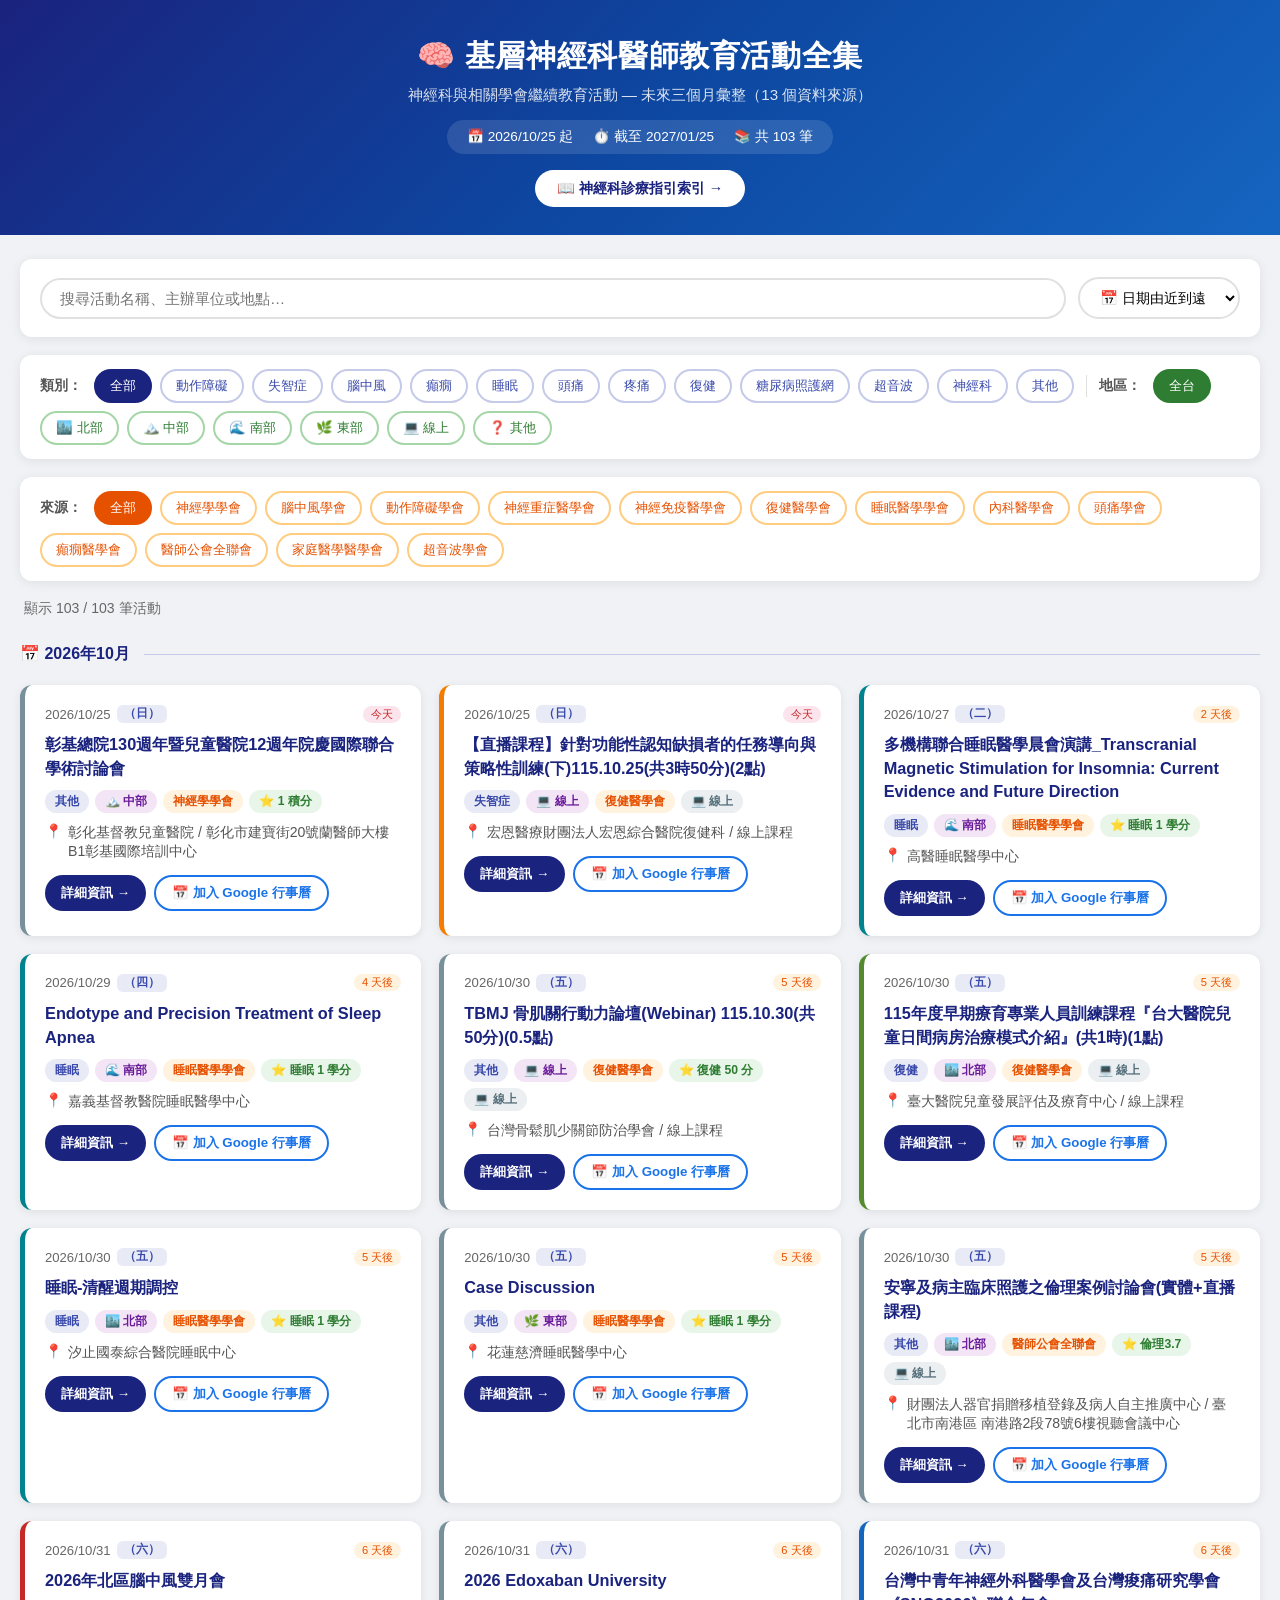
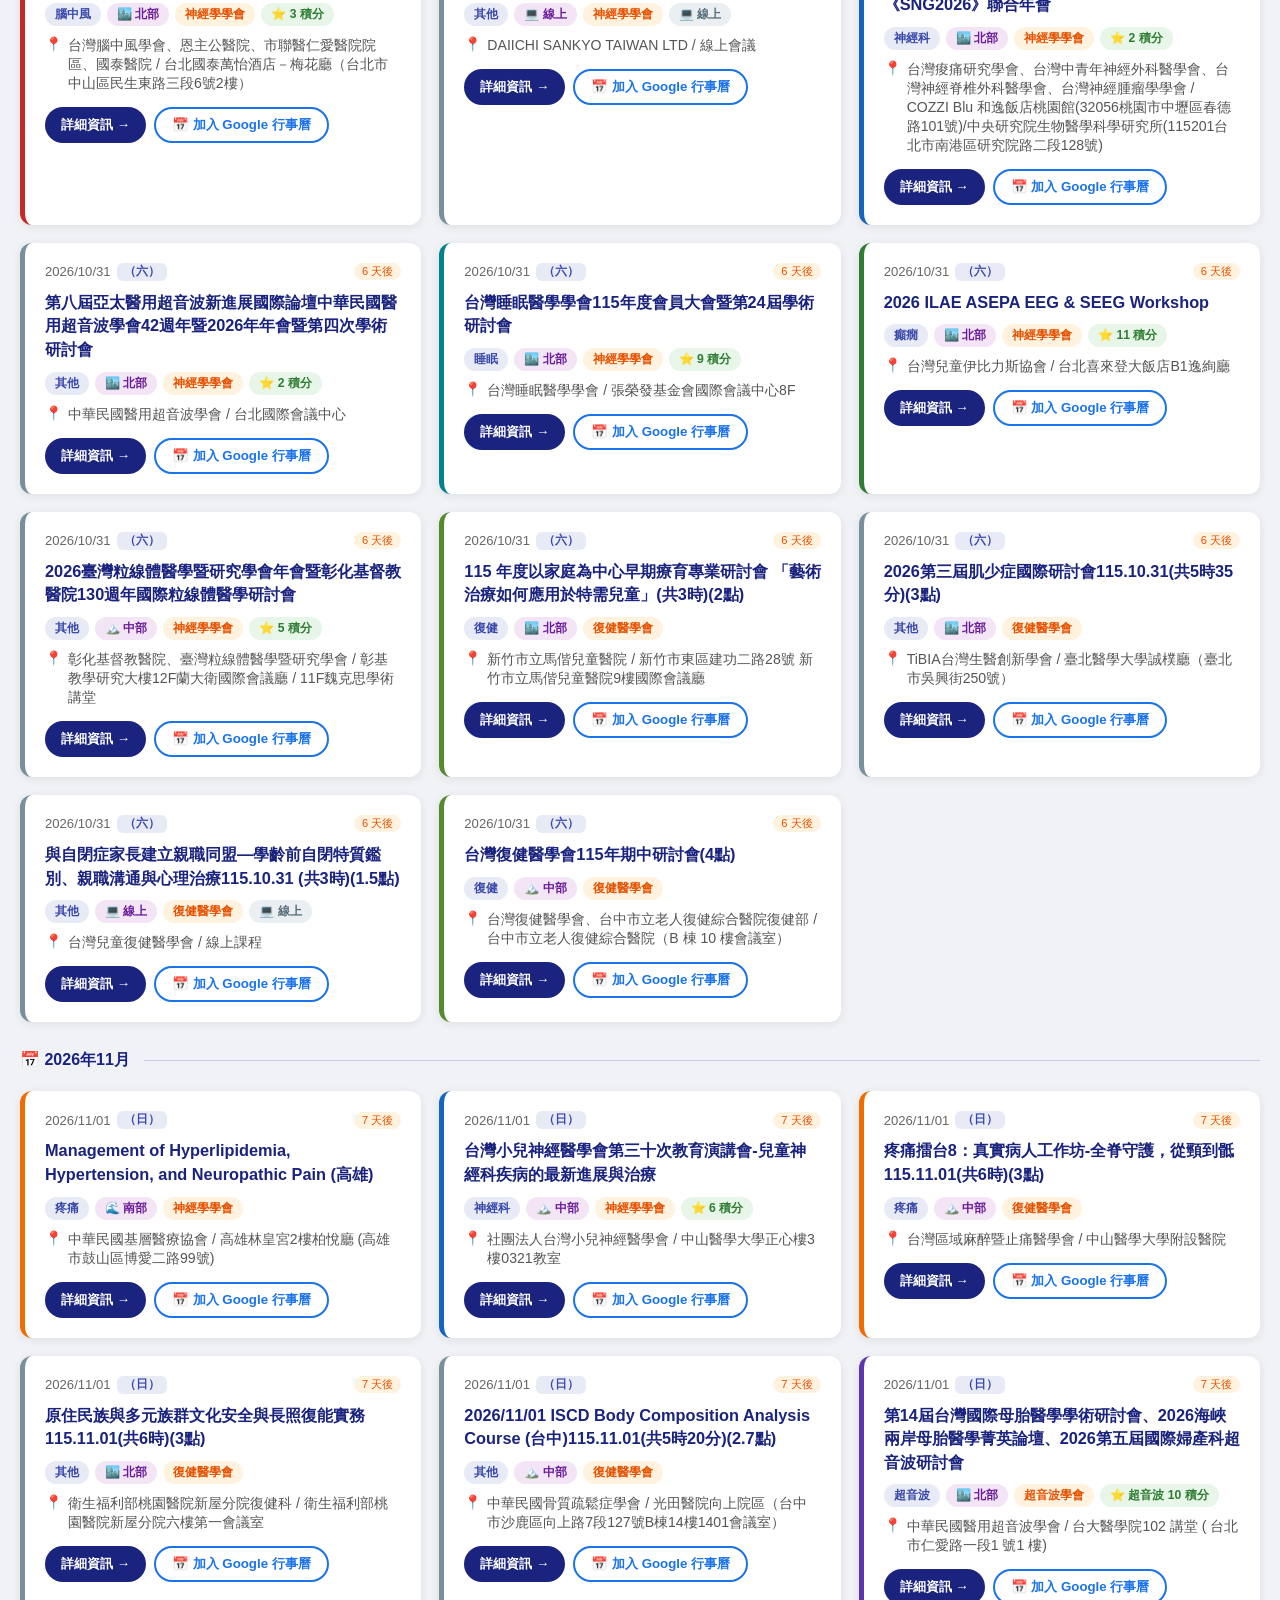
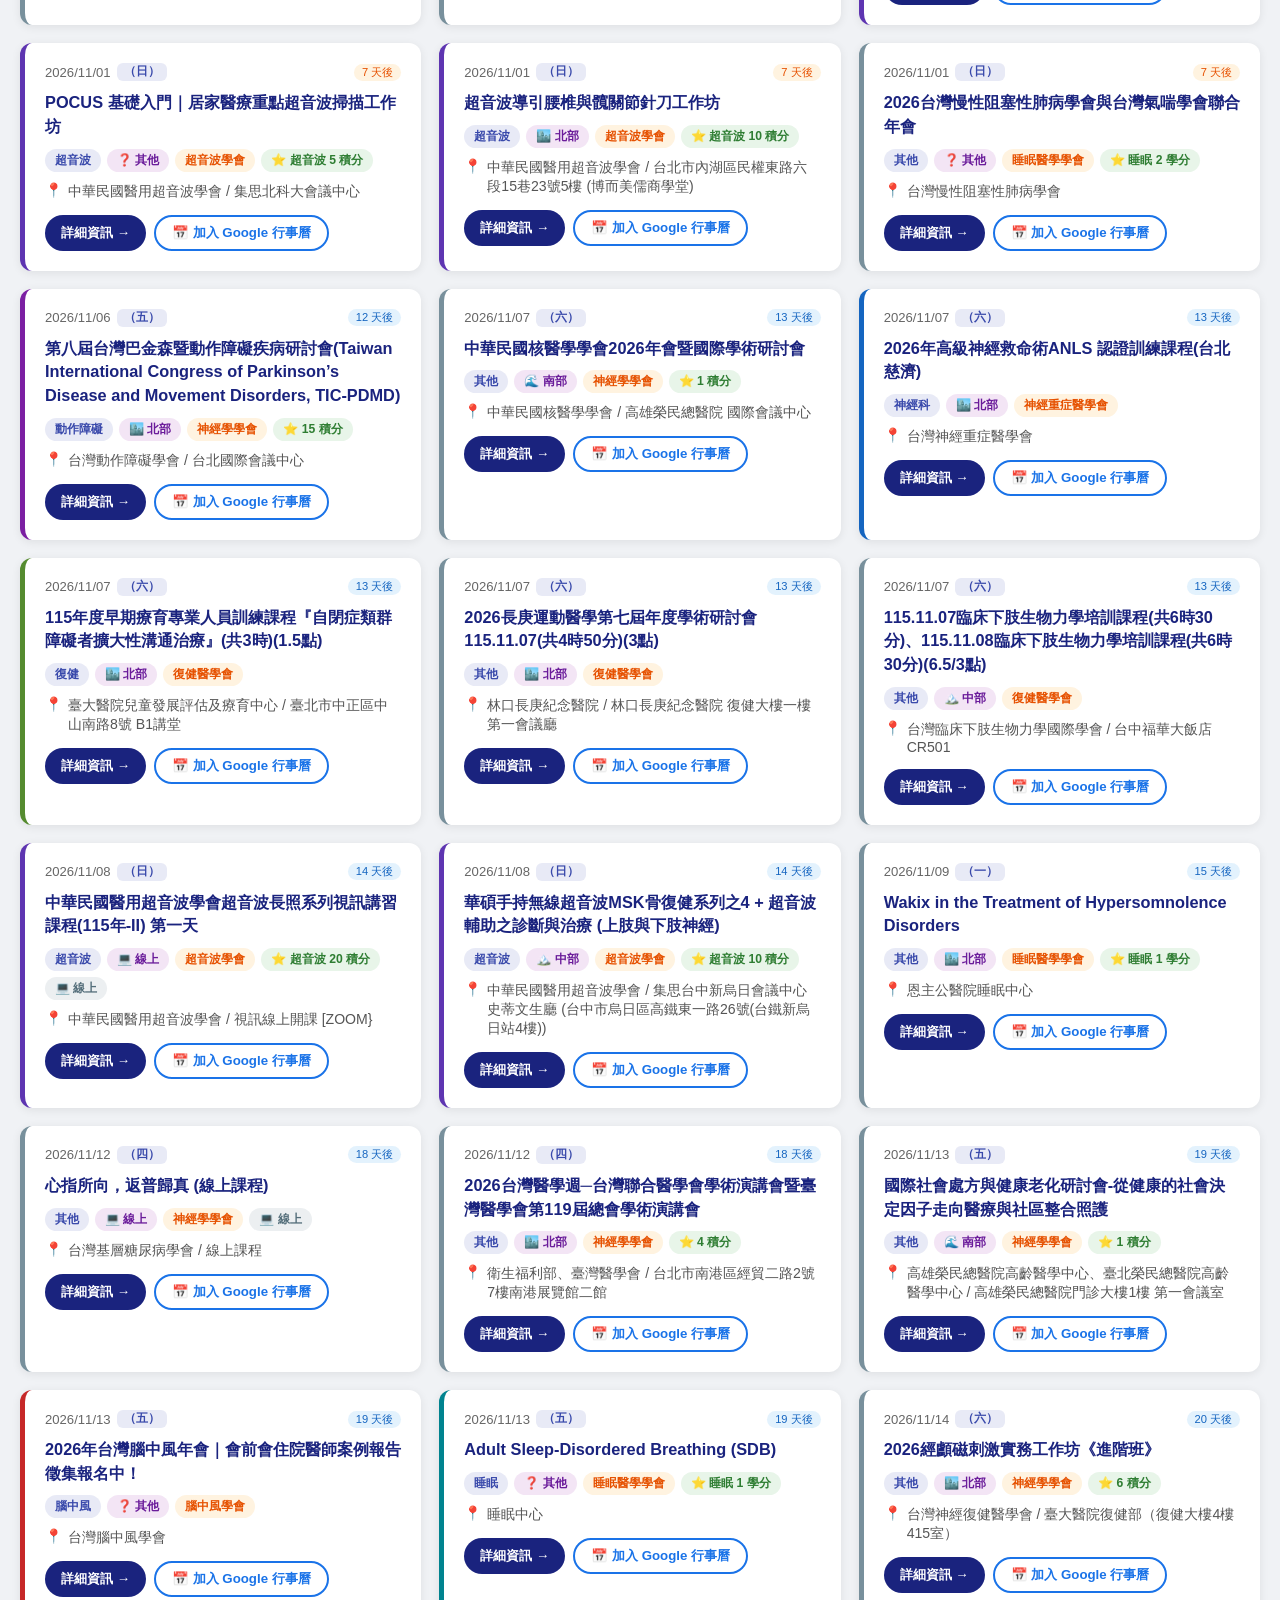
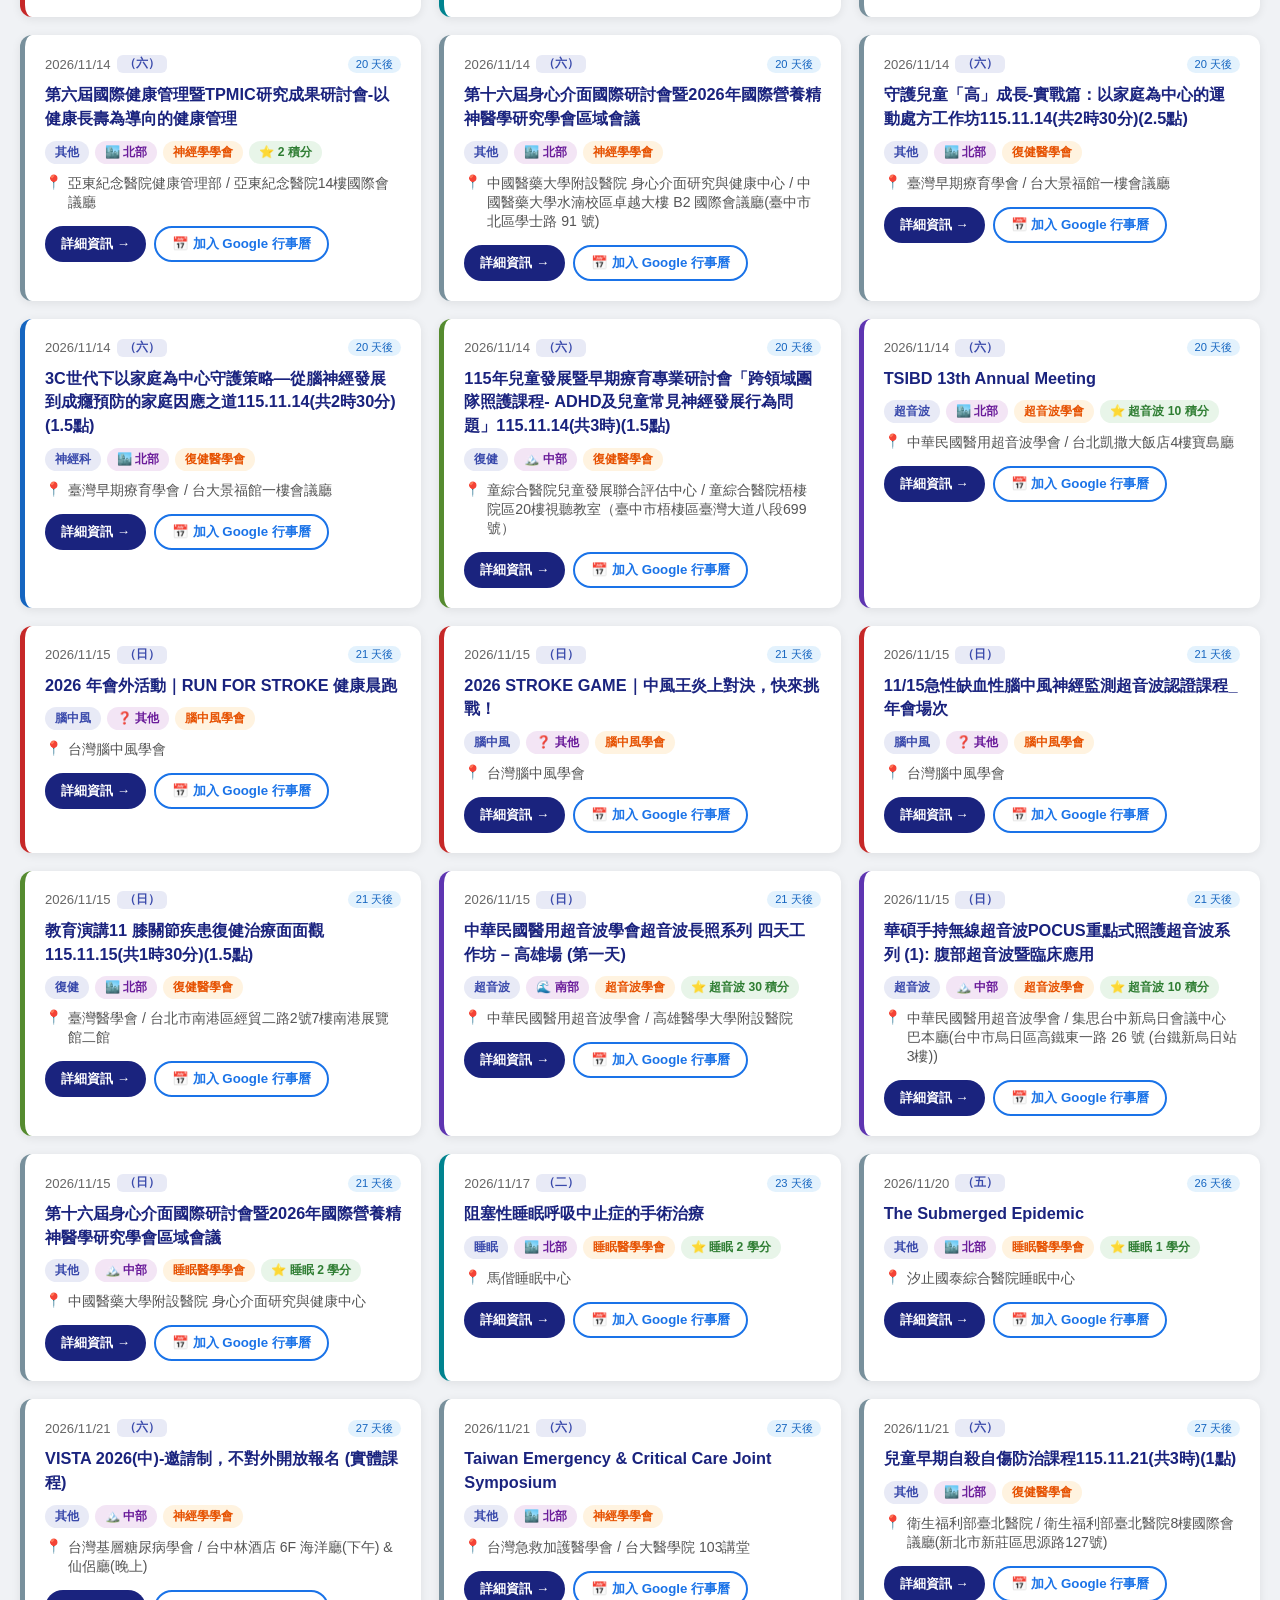
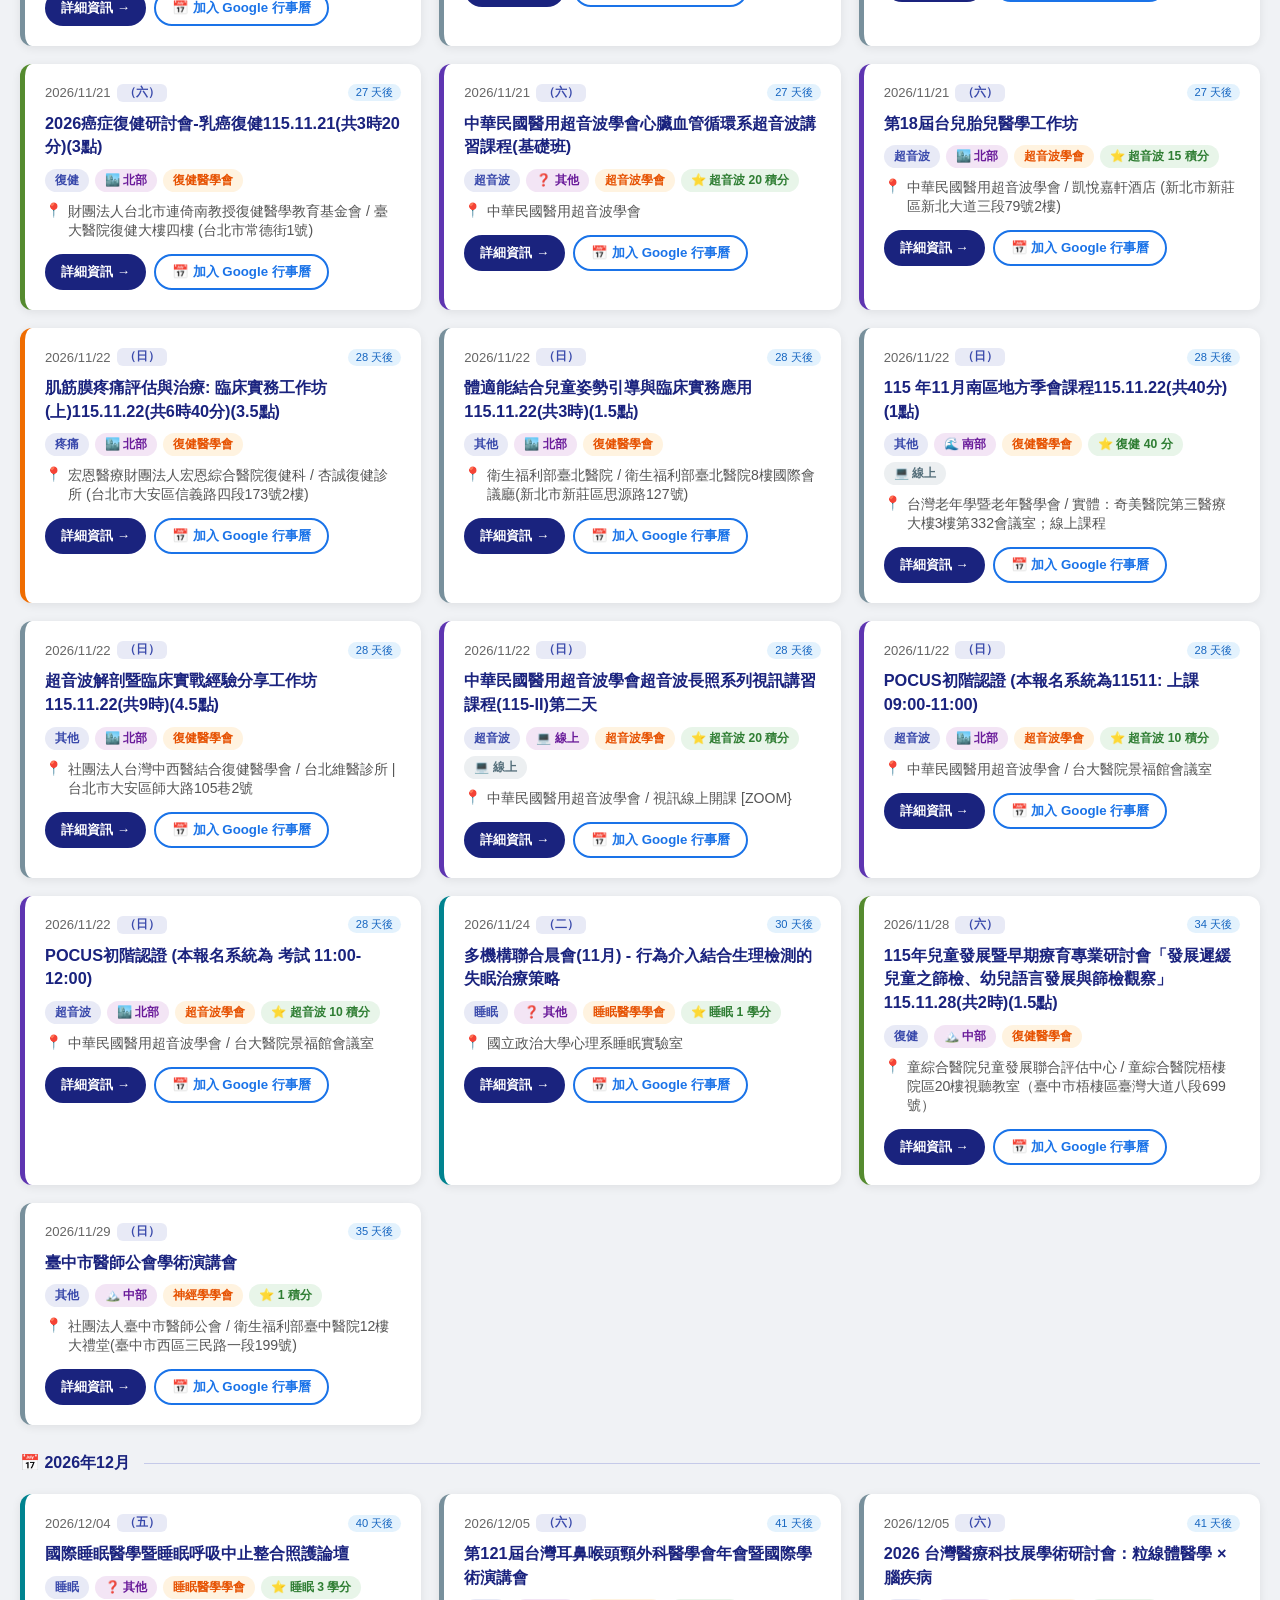
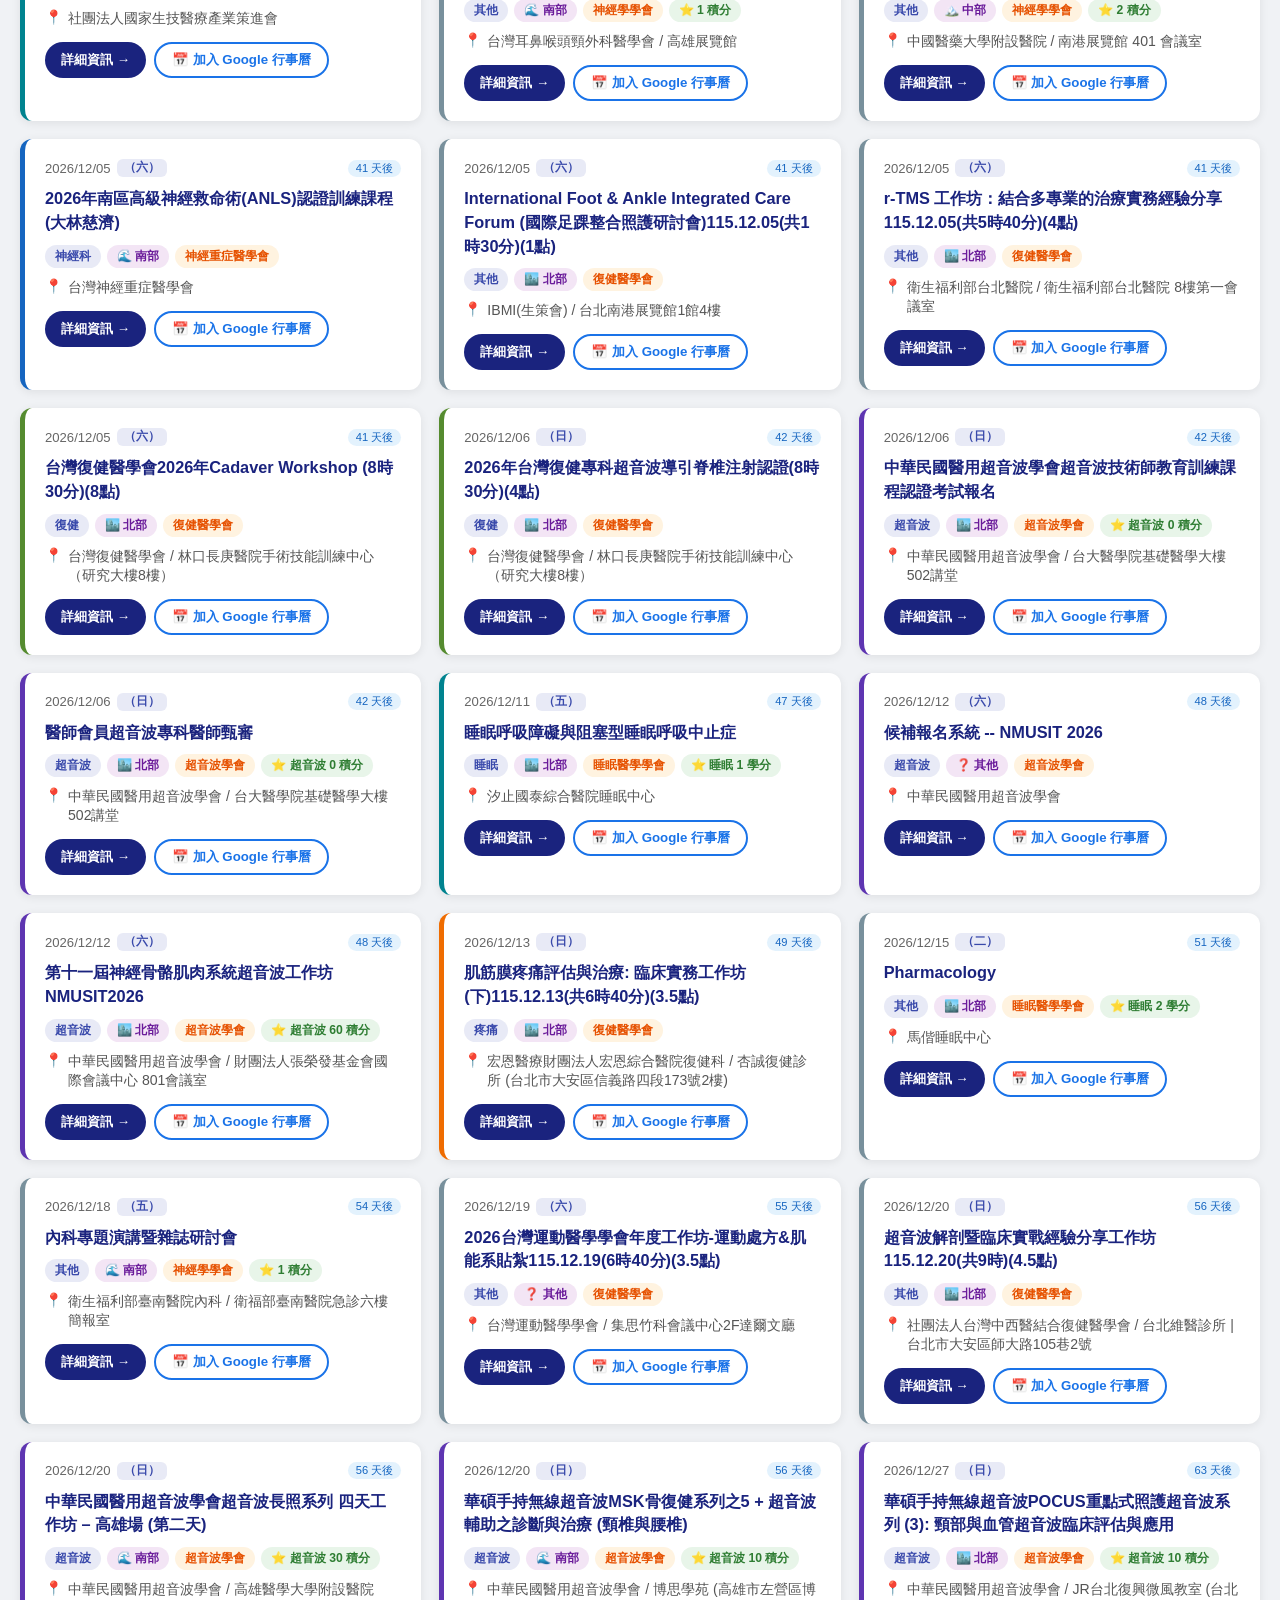
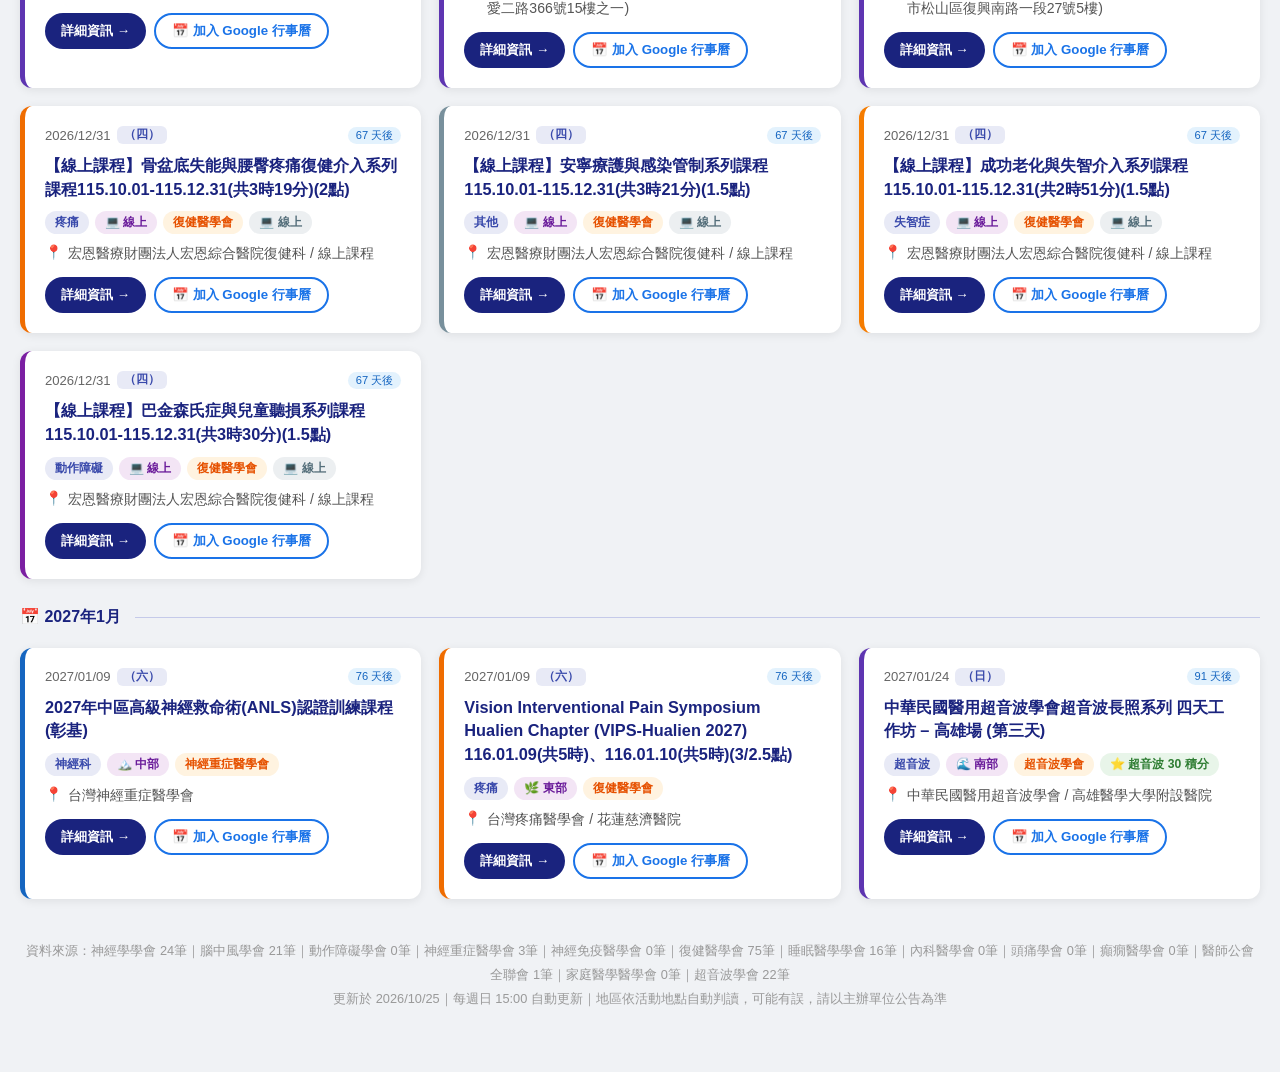
==== commit a1ddd852: "Auto-update: 神經學教育活動 2026/10/25" ====
--- a/index.html
+++ b/index.html
@@ -140,9 +140,9 @@
   <h1>🧠 基層神經科醫師教育活動全集</h1>
   <p>神經科與相關學會繼續教育活動 — 未來三個月彙整（13 個資料來源）</p>
   <div class="header-meta">
-    <span>📅 2026/10/18 起</span>
-    <span>⏱️ 截至 2027/01/18</span>
-    <span>📚 共 112 筆</span>
+    <span>📅 2026/10/25 起</span>
+    <span>⏱️ 截至 2027/01/25</span>
+    <span>📚 共 103 筆</span>
   </div>
   <div class="header-nav"><a href="guidelines.html">📖 神經科診療指引索引 →</a></div>
 </header>
@@ -193,44 +193,23 @@
   <div class="grid" id="grid"></div>
 
   <footer>
-    資料來源：神經學學會 26筆｜腦中風學會 21筆｜動作障礙學會 0筆｜神經重症醫學會 2筆｜神經免疫醫學會 0筆｜復健醫學會 48筆｜睡眠醫學學會 21筆｜內科醫學會 0筆｜頭痛學會 0筆｜癲癇醫學會 0筆｜醫師公會全聯會 2筆｜家庭醫學醫學會 0筆｜超音波學會 21筆<br>
-    更新於 2026/10/18｜每週日 15:00 自動更新｜地區依活動地點自動判讀，可能有誤，請以主辦單位公告為準
+    資料來源：神經學學會 24筆｜腦中風學會 21筆｜動作障礙學會 0筆｜神經重症醫學會 3筆｜神經免疫醫學會 0筆｜復健醫學會 75筆｜睡眠醫學學會 16筆｜內科醫學會 0筆｜頭痛學會 0筆｜癲癇醫學會 0筆｜醫師公會全聯會 1筆｜家庭醫學醫學會 0筆｜超音波學會 22筆<br>
+    更新於 2026/10/25｜每週日 15:00 自動更新｜地區依活動地點自動判讀，可能有誤，請以主辦單位公告為準
   </footer>
 </div>
 
 <script>
 const EVENTS = [
-  {date:"2026-10-18",title:"臺中市醫師公會學術演講會",location:"社團法人臺中市醫師公會 / 衛生福利部臺中醫院12樓大禮堂(臺中市西區三民路一段199號)",credits:0,ctext:"",url:"https://www.neuro.org.tw/active/other_toApply_OK.asp?SID=3532",src:"neuro",cat:"other",online:false,region:"central"},
-  {date:"2026-10-18",title:"TMS 線上實務研討會(2026/10/18台北)",location:"台灣臨床TMS腦刺激學會 / 台北市中山區復興北路290號2樓之1",credits:2,ctext:"",url:"https://www.neuro.org.tw/active/other_toApply_OK.asp?SID=3448",src:"neuro",cat:"other",online:true,region:"north"},
-  {date:"2026-10-18",title:"115年度秋季學術研討會 115.10.18 (共3時10分)(2點)",location:"台灣運動醫學醫學會 / 集思台大會議中心蘇格拉底廳 (臺北市大安區羅斯福路四段85號B1)",credits:0,ctext:"",url:"https://www.pmr.org.tw/active_news/active_info.asp?/4540.html",src:"pmr",cat:"other",online:false,region:"north"},
-  {date:"2026-10-18",title:"肌肉骨骼系統超音波工作坊—2026診斷及注射班115.10.18(共6時25分)(6點)",location:"財團法人台北市連倚南教授復健醫學教育基金會、台灣肌肉骨骼神經超音波醫學會 / 臺大醫院復健大樓四樓 (台北市常德街1號)",credits:0,ctext:"",url:"https://www.pmr.org.tw/active_news/active_info.asp?/4523.html",src:"pmr",cat:"other",online:false,region:"north"},
-  {date:"2026-10-18",title:"活動與穩定多方跨領域探討傷害預防研討會 115.10.18(共6時10分)(3.5點)",location:"中華運動培訓教育學會 / 張榮發基金會國際中心",credits:0,ctext:"",url:"https://www.pmr.org.tw/active_news/active_info.asp?/4512.html",src:"pmr",cat:"other",online:false,region:"north"},
-  {date:"2026-10-18",title:"TMS線上實務研討會115.01.18(共2小時)、115.03.15(共2小時)、115.05.17(共2小時)、115.07.12(共2小時)、115.10.18(共2小時)(1/1/1/1/1點)",location:"台灣臨床TMS腦刺激學會 / 線上課程",credits:0,ctext:"",url:"https://www.pmr.org.tw/active_news/active_info.asp?/4334.html",src:"pmr",cat:"other",online:true,region:"online"},
-  {date:"2026-10-19",title:"Obesity hypoventilation syndrome:Current status and future directions",location:"睡眠中心",credits:1.0,ctext:"睡眠 1 學分",url:"https://www.tssm.org.tw/learn_list.php",src:"tssm",cat:"other",online:false,region:"other"},
-  {date:"2026-10-20",title:"Fundamentals of Sleep Medicine:Psychiatry and Sleep",location:"北醫睡眠中心",credits:1.0,ctext:"睡眠 1 學分",url:"https://www.tssm.org.tw/learn_list.php",src:"tssm",cat:"sleep",online:false,region:"north"},
-  {date:"2026-10-20",title:"小兒/成人睡眠呼吸事件判讀",location:"馬偕睡眠中心",credits:2.0,ctext:"睡眠 2 學分",url:"https://www.tssm.org.tw/learn_list.php",src:"tssm",cat:"sleep",online:false,region:"north"},
-  {date:"2026-10-20",title:"個案報告討論",location:"基隆長庚",credits:2.0,ctext:"睡眠 2 學分",url:"https://www.tssm.org.tw/learn_list.php",src:"tssm",cat:"other",online:false,region:"north"},
-  {date:"2026-10-21",title:"中樞型睡眠呼吸中止症",location:"臺中榮民總醫院胸腔部",credits:1.0,ctext:"睡眠 1 學分",url:"https://www.tssm.org.tw/learn_list.php",src:"tssm",cat:"sleep",online:false,region:"central"},
-  {date:"2026-10-22",title:"睡眠專科醫師及技師訓練課程",location:"成大醫院睡眠醫學中心",credits:2.0,ctext:"睡眠 2 學分",url:"https://www.tssm.org.tw/learn_list.php",src:"tssm",cat:"sleep",online:false,region:"south"},
-  {date:"2026-10-23",title:"Post MDS學術研討會",location:"台灣動作障礙學會 / 線上會議",credits:2,ctext:"",url:"https://www.neuro.org.tw/active/other_toApply_OK.asp?SID=3542",src:"neuro",cat:"other",online:true,region:"online"},
-  {date:"2026-10-23",title:"第一屆亞洲惡病質學術研討會 First Asian Conference for Cachexia 115.10.23(4時30分)、115.10.24(4時20分)(3/3點)",location:"臺北榮民總醫院高齡醫學中心 / 臺北榮民總醫院致德樓第三會議室",credits:0,ctext:"",url:"https://www.pmr.org.tw/active_news/active_info.asp?/4545.html",src:"pmr",cat:"other",online:false,region:"north"},
-  {date:"2026-10-23",title:"From Digital Dentistry to Precision MAD Therapy in OSA Integrating Patient Selection, Digital Workflow, Monitoring, and AI",location:"臺大醫院睡眠中心",credits:1.0,ctext:"睡眠 1 學分",url:"https://www.tssm.org.tw/learn_list.php",src:"tssm",cat:"sleep",online:false,region:"north"},
-  {date:"2026-10-24",title:"北區 Dementia & Insomnia Therapy Symposium",location:"衛生福利部雙和醫院 / 台北喜來登大飯店 B1 彩蝶 + 逸絢廳",credits:3,ctext:"",url:"https://www.neuro.org.tw/active/other_toApply_OK.asp?SID=3531",src:"neuro",cat:"dementia",online:false,region:"north"},
-  {date:"2026-10-24",title:"2026南區神經科雙月會",location:"阮綜合醫療社團法人阮綜合醫院 / 阮綜合醫療社團法人阮綜合醫院 B棟10樓大教室",credits:2,ctext:"",url:"https://www.neuro.org.tw/active/other_toApply_OK.asp?SID=3516",src:"neuro",cat:"neuro",online:false,region:"south"},
-  {date:"2026-10-24",title:"115 年兒童發展暨早期療育專業研討會-看懂身體的求救訊號：兒少創傷知情與感官調節115.10.24(共6時)(3點)",location:"埔基醫療財團法人埔里基督教醫院 / 埔里基督教醫院 平安樓 七樓愛堂（南投縣埔里鎮鐡山路1 號）",credits:0,ctext:"",url:"https://www.pmr.org.tw/active_news/active_info.asp?/4538.html",src:"pmr",cat:"rehab",online:false,region:"central"},
-  {date:"2026-10-24",title:"【直播課程】針對功能性認知缺損者的任務導向與策略性訓練(上)115.10.24 (共3時50分)(1點)",location:"宏恩醫療財團法人宏恩綜合醫院復健科 / 線上課程",credits:0,ctext:"",url:"https://www.pmr.org.tw/active_news/active_info.asp?/4537.html",src:"pmr",cat:"dementia",online:true,region:"online"},
-  {date:"2026-10-24",title:"『掌握黃金期』~身邊照顧者及自然情境的融入最重要：當班上有不專心、過動的孩子如何協助115.10.24(共3時)(2點)",location:"高雄榮民總醫院兒童發展聯合評估中心 / 高雄榮民總醫院急診大樓6樓第五會議室(高雄市左營區大中一路386號)",credits:0,ctext:"",url:"https://www.pmr.org.tw/active_news/active_info.asp?/4534.html",src:"pmr",cat:"other",online:false,region:"south"},
-  {date:"2026-10-24",title:"以MOHO觀點協助家長成功參與以家庭為中心的角色115.10.24 (共2時40分)(1點)",location:"輔大醫院兒童發展暨療育中心 / 輔大醫院六樓任顯群講堂(新北市泰山區貴子路69號6樓)",credits:0,ctext:"",url:"https://www.pmr.org.tw/active_news/active_info.asp?/4528.html",src:"pmr",cat:"other",online:false,region:"north"},
-  {date:"2026-10-24",title:"10/24 糖腎大師 線上論壇",location:"中華民國糖尿病衛教學會 / 線上課程請洽開課單位",credits:0,ctext:"品質1.6",url:"https://www.tma.tw/credit/index_06.asp",src:"tma",cat:"other",online:true,region:"online"},
   {date:"2026-10-25",title:"彰基總院130週年暨兒童醫院12週年院慶國際聯合學術討論會",location:"彰化基督教兒童醫院 / 彰化市建寶街20號蘭醫師大樓B1彰基國際培訓中心",credits:1,ctext:"",url:"https://www.neuro.org.tw/active/other_toApply_OK.asp?SID=3529",src:"neuro",cat:"other",online:false,region:"central"},
   {date:"2026-10-25",title:"【直播課程】針對功能性認知缺損者的任務導向與策略性訓練(下)115.10.25(共3時50分)(2點)",location:"宏恩醫療財團法人宏恩綜合醫院復健科 / 線上課程",credits:0,ctext:"",url:"https://www.pmr.org.tw/active_news/active_info.asp?/4535.html",src:"pmr",cat:"dementia",online:true,region:"online"},
+  {date:"2026-10-27",title:"多機構聯合睡眠醫學晨會演講_Transcranial Magnetic Stimulation for Insomnia: Current Evidence and Future Direction",location:"高醫睡眠醫學中心",credits:1.0,ctext:"睡眠 1 學分",url:"https://www.tssm.org.tw/learn_list.php",src:"tssm",cat:"sleep",online:false,region:"south"},
   {date:"2026-10-29",title:"Endotype and Precision Treatment of Sleep Apnea",location:"嘉義基督教醫院睡眠醫學中心",credits:1.0,ctext:"睡眠 1 學分",url:"https://www.tssm.org.tw/learn_list.php",src:"tssm",cat:"sleep",online:false,region:"south"},
   {date:"2026-10-30",title:"TBMJ 骨肌關行動力論壇(Webinar) 115.10.30(共50分)(0.5點)",location:"台灣骨鬆肌少關節防治學會 / 線上課程",credits:0,ctext:"復健 50 分",url:"https://www.pmr.org.tw/active_news/active_info.asp?/4559.html",src:"pmr",cat:"other",online:true,region:"online"},
   {date:"2026-10-30",title:"115年度早期療育專業人員訓練課程『台大醫院兒童日間病房治療模式介紹』(共1時)(1點)",location:"臺大醫院兒童發展評估及療育中心 / 線上課程",credits:0,ctext:"",url:"https://www.pmr.org.tw/active_news/active_info.asp?/4543.html",src:"pmr",cat:"rehab",online:true,region:"north"},
   {date:"2026-10-30",title:"睡眠-清醒週期調控",location:"汐止國泰綜合醫院睡眠中心",credits:1.0,ctext:"睡眠 1 學分",url:"https://www.tssm.org.tw/learn_list.php",src:"tssm",cat:"sleep",online:false,region:"north"},
   {date:"2026-10-30",title:"Case Discussion",location:"花蓮慈濟睡眠醫學中心",credits:1.0,ctext:"睡眠 1 學分",url:"https://www.tssm.org.tw/learn_list.php",src:"tssm",cat:"other",online:false,region:"east"},
   {date:"2026-10-30",title:"安寧及病主臨床照護之倫理案例討論會(實體+直播課程)",location:"財團法人器官捐贈移植登錄及病人自主推廣中心 / 臺北市南港區 南港路2段78號6樓視聽會議中心",credits:0,ctext:"倫理3.7",url:"https://www.tma.tw/credit/index_06.asp",src:"tma",cat:"other",online:true,region:"north"},
-  {date:"2026-10-31",title:"2026年北區腦中風雙月會",location:"台灣腦中風學會、恩主公醫院、市聯醫仁愛醫院院區、國泰醫院 / 台北國泰萬怡酒店－梅花廳（台北市中山區民生東路三段6號2樓）",credits:0,ctext:"",url:"https://www.neuro.org.tw/active/other_toApply_OK.asp?SID=3550",src:"neuro",cat:"stroke",online:false,region:"north"},
+  {date:"2026-10-31",title:"2026年北區腦中風雙月會",location:"台灣腦中風學會、恩主公醫院、市聯醫仁愛醫院院區、國泰醫院 / 台北國泰萬怡酒店－梅花廳（台北市中山區民生東路三段6號2樓）",credits:3,ctext:"",url:"https://www.neuro.org.tw/active/other_toApply_OK.asp?SID=3550",src:"neuro",cat:"stroke",online:false,region:"north"},
   {date:"2026-10-31",title:"2026 Edoxaban University",location:"DAIICHI SANKYO TAIWAN LTD / 線上會議",credits:0,ctext:"",url:"https://www.neuro.org.tw/active/other_toApply_OK.asp?SID=3546",src:"neuro",cat:"other",online:true,region:"online"},
   {date:"2026-10-31",title:"台灣中青年神經外科醫學會及台灣痠痛研究學會《SNG2026》聯合年會",location:"台灣痠痛研究學會、台灣中青年神經外科醫學會、台灣神經脊椎外科醫學會、台灣神經腫瘤學學會 / COZZI Blu 和逸飯店桃園館(32056桃園市中壢區春德路101號)/中央研究院生物醫學科學研究所(115201台北市南港區研究院路二段128號)",credits:2,ctext:"",url:"https://www.neuro.org.tw/active/other_toApply_OK.asp?SID=3541",src:"neuro",cat:"neuro",online:false,region:"north"},
   {date:"2026-10-31",title:"第八屆亞太醫用超音波新進展國際論壇中華民國醫用超音波學會42週年暨2026年年會暨第四次學術研討會",location:"中華民國醫用超音波學會 / 台北國際會議中心",credits:2,ctext:"",url:"https://www.neuro.org.tw/active/other_toApply_OK.asp?SID=3536",src:"neuro",cat:"other",online:false,region:"north"},
@@ -241,6 +220,7 @@
   {date:"2026-10-31",title:"2026第三屆肌少症國際研討會115.10.31(共5時35分)(3點)",location:"TiBIA台灣生醫創新學會 / 臺北醫學大學誠樸廳（臺北市吳興街250號）",credits:0,ctext:"",url:"https://www.pmr.org.tw/active_news/active_info.asp?/4546.html",src:"pmr",cat:"other",online:false,region:"north"},
   {date:"2026-10-31",title:"與自閉症家長建立親職同盟—學齡前自閉特質鑑別、親職溝通與心理治療115.10.31 (共3時)(1.5點)",location:"台灣兒童復健醫學會 / 線上課程",credits:0,ctext:"",url:"https://www.pmr.org.tw/active_news/active_info.asp?/4529.html",src:"pmr",cat:"other",online:true,region:"online"},
   {date:"2026-10-31",title:"台灣復健醫學會115年期中研討會(4點)",location:"台灣復健醫學會、台中市立老人復健綜合醫院復健部 / 台中市立老人復健綜合醫院（B 棟 10 樓會議室）",credits:0,ctext:"",url:"https://www.pmr.org.tw/active_news/active_info.asp?/4505.html",src:"pmr",cat:"rehab",online:false,region:"central"},
+  {date:"2026-11-01",title:"Management of Hyperlipidemia, Hypertension, and Neuropathic Pain (高雄)",location:"中華民國基層醫療協會 / 高雄林皇宮2樓柏悅廳 (高雄市鼓山區博愛二路99號)",credits:0,ctext:"",url:"https://www.neuro.org.tw/active/other_toApply_OK.asp?SID=3557",src:"neuro",cat:"pain",online:false,region:"south"},
   {date:"2026-11-01",title:"台灣小兒神經醫學會第三十次教育演講會-兒童神經科疾病的最新進展與治療",location:"社團法人台灣小兒神經醫學會 / 中山醫學大學正心樓3樓0321教室",credits:6,ctext:"",url:"https://www.neuro.org.tw/active/other_toApply_OK.asp?SID=3533",src:"neuro",cat:"neuro",online:false,region:"central"},
   {date:"2026-11-01",title:"疼痛擂台8：真實病人工作坊-全脊守護，從頸到骶115.11.01(共6時)(3點)",location:"台灣區域麻醉暨止痛醫學會 / 中山醫學大學附設醫院",credits:0,ctext:"",url:"https://www.pmr.org.tw/active_news/active_info.asp?/4549.html",src:"pmr",cat:"pain",online:false,region:"central"},
   {date:"2026-11-01",title:"原住民族與多元族群文化安全與長照復能實務115.11.01(共6時)(3點)",location:"衛生福利部桃園醫院新屋分院復健科 / 衛生福利部桃園醫院新屋分院六樓第一會議室",credits:0,ctext:"",url:"https://www.pmr.org.tw/active_news/active_info.asp?/4548.html",src:"pmr",cat:"other",online:false,region:"north"},
@@ -250,16 +230,17 @@
   {date:"2026-11-01",title:"超音波導引腰椎與髖關節針刀工作坊",location:"中華民國醫用超音波學會 / 台北市內湖區民權東路六段15巷23號5樓 (博而美儒商學堂)",credits:10,ctext:"超音波 10 積分",url:"https://www.sumroc.org.tw/index.php?action=activity_detail&id=2939",src:"sono",cat:"sono",online:false,region:"north"},
   {date:"2026-11-01",title:"2026台灣慢性阻塞性肺病學會與台灣氣喘學會聯合年會",location:"台灣慢性阻塞性肺病學會",credits:2.0,ctext:"睡眠 2 學分",url:"https://www.tssm.org.tw/learn_list.php",src:"tssm",cat:"other",online:false,region:"other"},
   {date:"2026-11-06",title:"第八屆台灣巴金森暨動作障礙疾病研討會(Taiwan International Congress of Parkinson’s Disease and Movement Disorders, TIC-PDMD)",location:"台灣動作障礙學會 / 台北國際會議中心",credits:15,ctext:"",url:"https://www.neuro.org.tw/active/other_toApply_OK.asp?SID=3526",src:"neuro",cat:"movement",online:false,region:"north"},
-  {date:"2026-11-07",title:"中華民國核醫學學會2026年會暨國際學術研討會",location:"中華民國核醫學學會 / 高雄榮民總醫院 國際會議中心",credits:0,ctext:"",url:"https://www.neuro.org.tw/active/other_toApply_OK.asp?SID=3553",src:"neuro",cat:"other",online:false,region:"south"},
+  {date:"2026-11-07",title:"中華民國核醫學學會2026年會暨國際學術研討會",location:"中華民國核醫學學會 / 高雄榮民總醫院 國際會議中心",credits:1,ctext:"",url:"https://www.neuro.org.tw/active/other_toApply_OK.asp?SID=3553",src:"neuro",cat:"other",online:false,region:"south"},
   {date:"2026-11-07",title:"2026年高級神經救命術ANLS 認證訓練課程(台北慈濟)",location:"台灣神經重症醫學會",credits:0,ctext:"",url:"https://www.tncs.org.tw/active/active_info.asp?/69.html",src:"tncs",cat:"neuro",online:false,region:"north"},
   {date:"2026-11-07",title:"115年度早期療育專業人員訓練課程『自閉症類群障礙者擴大性溝通治療』(共3時)(1.5點)",location:"臺大醫院兒童發展評估及療育中心 / 臺北市中正區中山南路8號 B1講堂",credits:0,ctext:"",url:"https://www.pmr.org.tw/active_news/active_info.asp?/4558.html",src:"pmr",cat:"rehab",online:false,region:"north"},
   {date:"2026-11-07",title:"2026長庚運動醫學第七屆年度學術研討會115.11.07(共4時50分)(3點)",location:"林口長庚紀念醫院 / 林口長庚紀念醫院 復健大樓一樓 第一會議廳",credits:0,ctext:"",url:"https://www.pmr.org.tw/active_news/active_info.asp?/4553.html",src:"pmr",cat:"other",online:false,region:"north"},
   {date:"2026-11-07",title:"115.11.07臨床下肢生物力學培訓課程(共6時30分)、115.11.08臨床下肢生物力學培訓課程(共6時30分)(6.5/3點)",location:"台灣臨床下肢生物力學國際學會 / 台中福華大飯店 CR501",credits:0,ctext:"",url:"https://www.pmr.org.tw/active_news/active_info.asp?/4515.html",src:"pmr",cat:"other",online:false,region:"central"},
   {date:"2026-11-08",title:"中華民國醫用超音波學會超音波長照系列視訊講習課程(115年-II) 第一天",location:"中華民國醫用超音波學會 / 視訊線上開課 [ZOOM}",credits:20,ctext:"超音波 20 積分",url:"https://www.sumroc.org.tw/index.php?action=activity_detail&id=2967",src:"sono",cat:"sono",online:true,region:"online"},
   {date:"2026-11-08",title:"華碩手持無線超音波MSK骨復健系列之4 + 超音波輔助之診斷與治療 (上肢與下肢神經)",location:"中華民國醫用超音波學會 / 集思台中新烏日會議中心 史蒂文生廳 (台中市烏日區高鐵東一路26號(台鐵新烏日站4樓))",credits:10,ctext:"超音波 10 積分",url:"https://www.sumroc.org.tw/index.php?action=activity_detail&id=2855",src:"sono",cat:"sono",online:false,region:"central"},
+  {date:"2026-11-09",title:"Wakix in the Treatment of Hypersomnolence Disorders",location:"恩主公醫院睡眠中心",credits:1.0,ctext:"睡眠 1 學分",url:"https://www.tssm.org.tw/learn_list.php",src:"tssm",cat:"other",online:false,region:"north"},
   {date:"2026-11-12",title:"心指所向，返普歸真 (線上課程)",location:"台灣基層糖尿病學會 / 線上課程",credits:0,ctext:"",url:"https://www.neuro.org.tw/active/other_toApply_OK.asp?SID=3551",src:"neuro",cat:"other",online:true,region:"online"},
   {date:"2026-11-12",title:"2026台灣醫學週─台灣聯合醫學會學術演講會暨臺灣醫學會第119屆總會學術演講會",location:"衛生福利部、臺灣醫學會 / 台北市南港區經貿二路2號7樓南港展覽館二館",credits:4,ctext:"",url:"https://www.neuro.org.tw/active/other_toApply_OK.asp?SID=3544",src:"neuro",cat:"other",online:false,region:"north"},
-  {date:"2026-11-13",title:"國際社會處方與健康老化研討會-從健康的社會決定因子走向醫療與社區整合照護",location:"高雄榮民總醫院高齡醫學中心、臺北榮民總醫院高齡醫學中心 / 高雄榮民總醫院門診大樓1樓 第一會議室",credits:0,ctext:"",url:"https://www.neuro.org.tw/active/other_toApply_OK.asp?SID=3556",src:"neuro",cat:"other",online:false,region:"south"},
+  {date:"2026-11-13",title:"國際社會處方與健康老化研討會-從健康的社會決定因子走向醫療與社區整合照護",location:"高雄榮民總醫院高齡醫學中心、臺北榮民總醫院高齡醫學中心 / 高雄榮民總醫院門診大樓1樓 第一會議室",credits:1,ctext:"",url:"https://www.neuro.org.tw/active/other_toApply_OK.asp?SID=3556",src:"neuro",cat:"other",online:false,region:"south"},
   {date:"2026-11-13",title:"2026年台灣腦中風年會｜會前會住院醫師案例報告徵集報名中！",location:"台灣腦中風學會",credits:0,ctext:"",url:"http://www.stroke.org.tw/news/knowledge_info.asp?/389.html",src:"stroke",cat:"stroke",online:false,region:"other"},
   {date:"2026-11-13",title:"Adult Sleep-Disordered Breathing (SDB)",location:"睡眠中心",credits:1.0,ctext:"睡眠 1 學分",url:"https://www.tssm.org.tw/learn_list.php",src:"tssm",cat:"sleep",online:false,region:"other"},
   {date:"2026-11-14",title:"2026經顱磁刺激實務工作坊《進階班》",location:"台灣神經復健醫學會 / 臺大醫院復健部（復健大樓4樓 415室）",credits:6,ctext:"",url:"https://www.neuro.org.tw/active/other_toApply_OK.asp?SID=3549",src:"neuro",cat:"other",online:false,region:"north"},
@@ -278,9 +259,14 @@
   {date:"2026-11-15",title:"第十六屆身心介面國際研討會暨2026年國際營養精神醫學研究學會區域會議",location:"中國醫藥大學附設醫院 身心介面研究與健康中心",credits:2.0,ctext:"睡眠 2 學分",url:"https://www.tssm.org.tw/learn_list.php",src:"tssm",cat:"other",online:false,region:"central"},
   {date:"2026-11-17",title:"阻塞性睡眠呼吸中止症的手術治療",location:"馬偕睡眠中心",credits:2.0,ctext:"睡眠 2 學分",url:"https://www.tssm.org.tw/learn_list.php",src:"tssm",cat:"sleep",online:false,region:"north"},
   {date:"2026-11-20",title:"The Submerged Epidemic",location:"汐止國泰綜合醫院睡眠中心",credits:1.0,ctext:"睡眠 1 學分",url:"https://www.tssm.org.tw/learn_list.php",src:"tssm",cat:"other",online:false,region:"north"},
+  {date:"2026-11-21",title:"VISTA 2026(中)-邀請制，不對外開放報名 (實體課程)",location:"台灣基層糖尿病學會 / 台中林酒店 6F 海洋廳(下午) & 仙侶廳(晚上)",credits:0,ctext:"",url:"https://www.neuro.org.tw/active/other_toApply_OK.asp?SID=3559",src:"neuro",cat:"other",online:false,region:"central"},
+  {date:"2026-11-21",title:"Taiwan Emergency & Critical Care Joint Symposium",location:"台灣急救加護醫學會 / 台大醫學院 103講堂",credits:0,ctext:"",url:"https://www.neuro.org.tw/active/other_toApply_OK.asp?SID=3558",src:"neuro",cat:"other",online:false,region:"north"},
+  {date:"2026-11-21",title:"兒童早期自殺自傷防治課程115.11.21(共3時)(1點)",location:"衛生福利部臺北醫院 / 衛生福利部臺北醫院8樓國際會議廳(新北市新莊區思源路127號)",credits:0,ctext:"",url:"https://www.pmr.org.tw/active_news/active_info.asp?/4568.html",src:"pmr",cat:"other",online:false,region:"north"},
   {date:"2026-11-21",title:"2026癌症復健研討會-乳癌復健115.11.21(共3時20分)(3點)",location:"財團法人台北市連倚南教授復健醫學教育基金會 / 臺大醫院復健大樓四樓 (台北市常德街1號)",credits:0,ctext:"",url:"https://www.pmr.org.tw/active_news/active_info.asp?/4556.html",src:"pmr",cat:"rehab",online:false,region:"north"},
   {date:"2026-11-21",title:"中華民國醫用超音波學會心臟血管循環系超音波講習課程(基礎班)",location:"中華民國醫用超音波學會",credits:20,ctext:"超音波 20 積分",url:"https://www.sumroc.org.tw/index.php?action=activity_detail&id=2933",src:"sono",cat:"sono",online:false,region:"other"},
   {date:"2026-11-21",title:"第18屆台兒胎兒醫學工作坊",location:"中華民國醫用超音波學會 / 凱悅嘉軒酒店 (新北市新莊區新北大道三段79號2樓)",credits:15,ctext:"超音波 15 積分",url:"https://www.sumroc.org.tw/index.php?action=activity_detail&id=2961",src:"sono",cat:"sono",online:false,region:"north"},
+  {date:"2026-11-22",title:"肌筋膜疼痛評估與治療: 臨床實務工作坊(上)115.11.22(共6時40分)(3.5點)",location:"宏恩醫療財團法人宏恩綜合醫院復健科 / 杏誠復健診所 (台北市大安區信義路四段173號2樓)",credits:0,ctext:"",url:"https://www.pmr.org.tw/active_news/active_info.asp?/4566.html",src:"pmr",cat:"pain",online:false,region:"north"},
+  {date:"2026-11-22",title:"體適能結合兒童姿勢引導與臨床實務應用115.11.22(共3時)(1.5點)",location:"衛生福利部臺北醫院 / 衛生福利部臺北醫院8樓國際會議廳(新北市新莊區思源路127號)",credits:0,ctext:"",url:"https://www.pmr.org.tw/active_news/active_info.asp?/4564.html",src:"pmr",cat:"other",online:false,region:"north"},
   {date:"2026-11-22",title:"115 年11月南區地方季會課程115.11.22(共40分)(1點)",location:"台灣老年學暨老年醫學會 / 實體：奇美醫院第三醫療大樓3樓第332會議室；線上課程",credits:0,ctext:"復健 40 分",url:"https://www.pmr.org.tw/active_news/active_info.asp?/4526.html",src:"pmr",cat:"other",online:true,region:"south"},
   {date:"2026-11-22",title:"超音波解剖暨臨床實戰經驗分享工作坊115.11.22(共9時)(4.5點)",location:"社團法人台灣中西醫結合復健醫學會 / 台北維醫診所 | 台北市大安區師大路105巷2號",credits:0,ctext:"",url:"https://www.pmr.org.tw/active_news/active_info.asp?/4469.html",src:"pmr",cat:"other",online:false,region:"north"},
   {date:"2026-11-22",title:"中華民國醫用超音波學會超音波長照系列視訊講習課程(115-II)第二天",location:"中華民國醫用超音波學會 / 視訊線上開課 [ZOOM}",credits:20,ctext:"超音波 20 積分",url:"https://www.sumroc.org.tw/index.php?action=activity_detail&id=2968",src:"sono",cat:"sono",online:true,region:"online"},
@@ -288,10 +274,12 @@
   {date:"2026-11-22",title:"POCUS初階認證 (本報名系統為 考試 11:00-12:00)",location:"中華民國醫用超音波學會 / 台大醫院景福館會議室",credits:10,ctext:"超音波 10 積分",url:"https://www.sumroc.org.tw/index.php?action=activity_detail&id=2801",src:"sono",cat:"sono",online:false,region:"north"},
   {date:"2026-11-24",title:"多機構聯合晨會(11月) - 行為介入結合生理檢測的失眠治療策略",location:"國立政治大學心理系睡眠實驗室",credits:1.0,ctext:"睡眠 1 學分",url:"https://www.tssm.org.tw/learn_list.php",src:"tssm",cat:"sleep",online:false,region:"other"},
   {date:"2026-11-28",title:"115年兒童發展暨早期療育專業研討會「發展遲緩兒童之篩檢、幼兒語言發展與篩檢觀察」115.11.28(共2時)(1.5點)",location:"童綜合醫院兒童發展聯合評估中心 / 童綜合醫院梧棲院區20樓視聽教室（臺中市梧棲區臺灣大道八段699號）",credits:0,ctext:"",url:"https://www.pmr.org.tw/active_news/active_info.asp?/4542.html",src:"pmr",cat:"rehab",online:false,region:"central"},
-  {date:"2026-11-29",title:"臺中市醫師公會學術演講會",location:"社團法人臺中市醫師公會 / 衛生福利部臺中醫院12樓大禮堂(臺中市西區三民路一段199號)",credits:0,ctext:"",url:"https://www.neuro.org.tw/active/other_toApply_OK.asp?SID=3552",src:"neuro",cat:"other",online:false,region:"central"},
+  {date:"2026-11-29",title:"臺中市醫師公會學術演講會",location:"社團法人臺中市醫師公會 / 衛生福利部臺中醫院12樓大禮堂(臺中市西區三民路一段199號)",credits:1,ctext:"",url:"https://www.neuro.org.tw/active/other_toApply_OK.asp?SID=3552",src:"neuro",cat:"other",online:false,region:"central"},
   {date:"2026-12-04",title:"國際睡眠醫學暨睡眠呼吸中止整合照護論壇",location:"社團法人國家生技醫療產業策進會",credits:3.0,ctext:"睡眠 3 學分",url:"https://www.tssm.org.tw/learn_list.php",src:"tssm",cat:"sleep",online:false,region:"other"},
-  {date:"2026-12-05",title:"第121屆台灣耳鼻喉頭頸外科醫學會年會暨國際學術演講會",location:"台灣耳鼻喉頭頸外科醫學會 / 高雄展覽館",credits:0,ctext:"",url:"https://www.neuro.org.tw/active/other_toApply_OK.asp?SID=3554",src:"neuro",cat:"other",online:false,region:"south"},
+  {date:"2026-12-05",title:"第121屆台灣耳鼻喉頭頸外科醫學會年會暨國際學術演講會",location:"台灣耳鼻喉頭頸外科醫學會 / 高雄展覽館",credits:1,ctext:"",url:"https://www.neuro.org.tw/active/other_toApply_OK.asp?SID=3554",src:"neuro",cat:"other",online:false,region:"south"},
   {date:"2026-12-05",title:"2026 台灣醫療科技展學術研討會：粒線體醫學 × 腦疾病",location:"中國醫藥大學附設醫院 / 南港展覽館 401 會議室",credits:2,ctext:"",url:"https://www.neuro.org.tw/active/other_toApply_OK.asp?SID=3545",src:"neuro",cat:"other",online:false,region:"central"},
+  {date:"2026-12-05",title:"2026年南區高級神經救命術(ANLS)認證訓練課程(大林慈濟)",location:"台灣神經重症醫學會",credits:0,ctext:"",url:"https://www.tncs.org.tw/active/active_info.asp?/72.html",src:"tncs",cat:"neuro",online:false,region:"south"},
+  {date:"2026-12-05",title:"International Foot & Ankle Integrated Care Forum (國際足踝整合照護研討會)115.12.05(共1時30分)(1點)",location:"IBMI(生策會) / 台北南港展覽館1館4樓",credits:0,ctext:"",url:"https://www.pmr.org.tw/active_news/active_info.asp?/4563.html",src:"pmr",cat:"other",online:false,region:"north"},
   {date:"2026-12-05",title:"r-TMS 工作坊：結合多專業的治療實務經驗分享115.12.05(共5時40分)(4點)",location:"衛生福利部台北醫院 / 衛生福利部台北醫院 8樓第一會議室",credits:0,ctext:"",url:"https://www.pmr.org.tw/active_news/active_info.asp?/4541.html",src:"pmr",cat:"other",online:false,region:"north"},
   {date:"2026-12-05",title:"台灣復健醫學會2026年Cadaver Workshop (8時30分)(8點)",location:"台灣復健醫學會 / 林口長庚醫院手術技能訓練中心（研究大樓8樓）",credits:0,ctext:"",url:"https://www.pmr.org.tw/active_news/active_info.asp?/4532.html",src:"pmr",cat:"rehab",online:false,region:"north"},
   {date:"2026-12-06",title:"2026年台灣復健專科超音波導引脊椎注射認證(8時30分)(4點)",location:"台灣復健醫學會 / 林口長庚醫院手術技能訓練中心（研究大樓8樓）",credits:0,ctext:"",url:"https://www.pmr.org.tw/active_news/active_info.asp?/4533.html",src:"pmr",cat:"rehab",online:false,region:"north"},
@@ -300,8 +288,10 @@
   {date:"2026-12-11",title:"睡眠呼吸障礙與阻塞型睡眠呼吸中止症",location:"汐止國泰綜合醫院睡眠中心",credits:1.0,ctext:"睡眠 1 學分",url:"https://www.tssm.org.tw/learn_list.php",src:"tssm",cat:"sleep",online:false,region:"north"},
   {date:"2026-12-12",title:"候補報名系統 -- NMUSIT 2026",location:"中華民國醫用超音波學會",credits:0,ctext:"",url:"https://www.sumroc.org.tw/index.php?action=activity_detail&id=2926",src:"sono",cat:"sono",online:false,region:"other"},
   {date:"2026-12-12",title:"第十一屆神經骨骼肌肉系統超音波工作坊 NMUSIT2026",location:"中華民國醫用超音波學會 / 財團法人張榮發基金會國際會議中心 801會議室",credits:60,ctext:"超音波 60 積分",url:"https://www.sumroc.org.tw/index.php?action=activity_detail&id=2910",src:"sono",cat:"sono",online:false,region:"north"},
+  {date:"2026-12-13",title:"肌筋膜疼痛評估與治療: 臨床實務工作坊(下)115.12.13(共6時40分)(3.5點)",location:"宏恩醫療財團法人宏恩綜合醫院復健科 / 杏誠復健診所 (台北市大安區信義路四段173號2樓)",credits:0,ctext:"",url:"https://www.pmr.org.tw/active_news/active_info.asp?/4567.html",src:"pmr",cat:"pain",online:false,region:"north"},
   {date:"2026-12-15",title:"Pharmacology",location:"馬偕睡眠中心",credits:2.0,ctext:"睡眠 2 學分",url:"https://www.tssm.org.tw/learn_list.php",src:"tssm",cat:"other",online:false,region:"north"},
-  {date:"2026-12-18",title:"內科專題演講暨雜誌研討會",location:"衛生福利部臺南醫院內科 / 衛福部臺南醫院急診六樓簡報室",credits:0,ctext:"",url:"https://www.neuro.org.tw/active/other_toApply_OK.asp?SID=3555",src:"neuro",cat:"other",online:false,region:"south"},
+  {date:"2026-12-18",title:"內科專題演講暨雜誌研討會",location:"衛生福利部臺南醫院內科 / 衛福部臺南醫院急診六樓簡報室",credits:1,ctext:"",url:"https://www.neuro.org.tw/active/other_toApply_OK.asp?SID=3555",src:"neuro",cat:"other",online:false,region:"south"},
+  {date:"2026-12-19",title:"2026台灣運動醫學學會年度工作坊-運動處方&肌能系貼紮115.12.19(6時40分)(3.5點)",location:"台灣運動醫學學會 / 集思竹科會議中心2F達爾文廳",credits:0,ctext:"",url:"https://www.pmr.org.tw/active_news/active_info.asp?/4565.html",src:"pmr",cat:"other",online:false,region:"other"},
   {date:"2026-12-20",title:"超音波解剖暨臨床實戰經驗分享工作坊115.12.20(共9時)(4.5點)",location:"社團法人台灣中西醫結合復健醫學會 / 台北維醫診所 | 台北市大安區師大路105巷2號",credits:0,ctext:"",url:"https://www.pmr.org.tw/active_news/active_info.asp?/4470.html",src:"pmr",cat:"other",online:false,region:"north"},
   {date:"2026-12-20",title:"中華民國醫用超音波學會超音波長照系列 四天工作坊 – 高雄場 (第二天)",location:"中華民國醫用超音波學會 / 高雄醫學大學附設醫院",credits:30,ctext:"超音波 30 積分",url:"https://www.sumroc.org.tw/index.php?action=activity_detail&id=2970",src:"sono",cat:"sono",online:false,region:"south"},
   {date:"2026-12-20",title:"華碩手持無線超音波MSK骨復健系列之5 + 超音波輔助之診斷與治療 (頸椎與腰椎)",location:"中華民國醫用超音波學會 / 博思學苑 (高雄市左營區博愛二路366號15樓之一)",credits:10,ctext:"超音波 10 積分",url:"https://www.sumroc.org.tw/index.php?action=activity_detail&id=2856",src:"sono",cat:"sono",online:false,region:"south"},
@@ -311,7 +301,8 @@
   {date:"2026-12-31",title:"【線上課程】成功老化與失智介入系列課程115.10.01-115.12.31(共2時51分)(1.5點)",location:"宏恩醫療財團法人宏恩綜合醫院復健科 / 線上課程",credits:0,ctext:"",url:"https://www.pmr.org.tw/active_news/active_info.asp?/4517.html",src:"pmr",cat:"dementia",online:true,region:"online"},
   {date:"2026-12-31",title:"【線上課程】巴金森氏症與兒童聽損系列課程115.10.01-115.12.31(共3時30分)(1.5點)",location:"宏恩醫療財團法人宏恩綜合醫院復健科 / 線上課程",credits:0,ctext:"",url:"https://www.pmr.org.tw/active_news/active_info.asp?/4516.html",src:"pmr",cat:"movement",online:true,region:"online"},
   {date:"2027-01-09",title:"2027年中區高級神經救命術(ANLS)認證訓練課程(彰基)",location:"台灣神經重症醫學會",credits:0,ctext:"",url:"https://www.tncs.org.tw/active/active_info.asp?/71.html",src:"tncs",cat:"neuro",online:false,region:"central"},
-  {date:"2027-01-09",title:"Vision Interventional Pain Symposium Hualien Chapter (VIPS-Hualien 2027) 116.01.09(共5時)、116.01.10(共5時)(3/2.5點)",location:"台灣疼痛醫學會 / 花蓮慈濟醫院",credits:0,ctext:"",url:"https://www.pmr.org.tw/active_news/active_info.asp?/4555.html",src:"pmr",cat:"pain",online:false,region:"east"}
+  {date:"2027-01-09",title:"Vision Interventional Pain Symposium Hualien Chapter (VIPS-Hualien 2027) 116.01.09(共5時)、116.01.10(共5時)(3/2.5點)",location:"台灣疼痛醫學會 / 花蓮慈濟醫院",credits:0,ctext:"",url:"https://www.pmr.org.tw/active_news/active_info.asp?/4555.html",src:"pmr",cat:"pain",online:false,region:"east"},
+  {date:"2027-01-24",title:"中華民國醫用超音波學會超音波長照系列 四天工作坊 – 高雄場 (第三天)",location:"中華民國醫用超音波學會 / 高雄醫學大學附設醫院",credits:30,ctext:"超音波 30 積分",url:"https://www.sumroc.org.tw/index.php?action=activity_detail&id=2971",src:"sono",cat:"sono",online:false,region:"south"}
 ];
 
 const WEEKDAYS = ['日','一','二','三','四','五','六'];
@@ -326,7 +317,7 @@
 };
 const SRC_LABELS = {"neuro": "神經學學會", "stroke": "腦中風學會", "tmds": "動作障礙學會", "tncs": "神經重症醫學會", "tnms": "神經免疫醫學會", "pmr": "復健醫學會", "tssm": "睡眠醫學學會", "tsim": "內科醫學會", "headache": "頭痛學會", "epilepsy": "癲癇醫學會", "tma": "醫師公會全聯會", "tafm": "家庭醫學醫學會", "sono": "超音波學會"};
 
-const today = new Date('2026-10-18');
+const today = new Date('2026-10-25');
 today.setHours(0,0,0,0);
 
 function daysLeft(dateStr) {
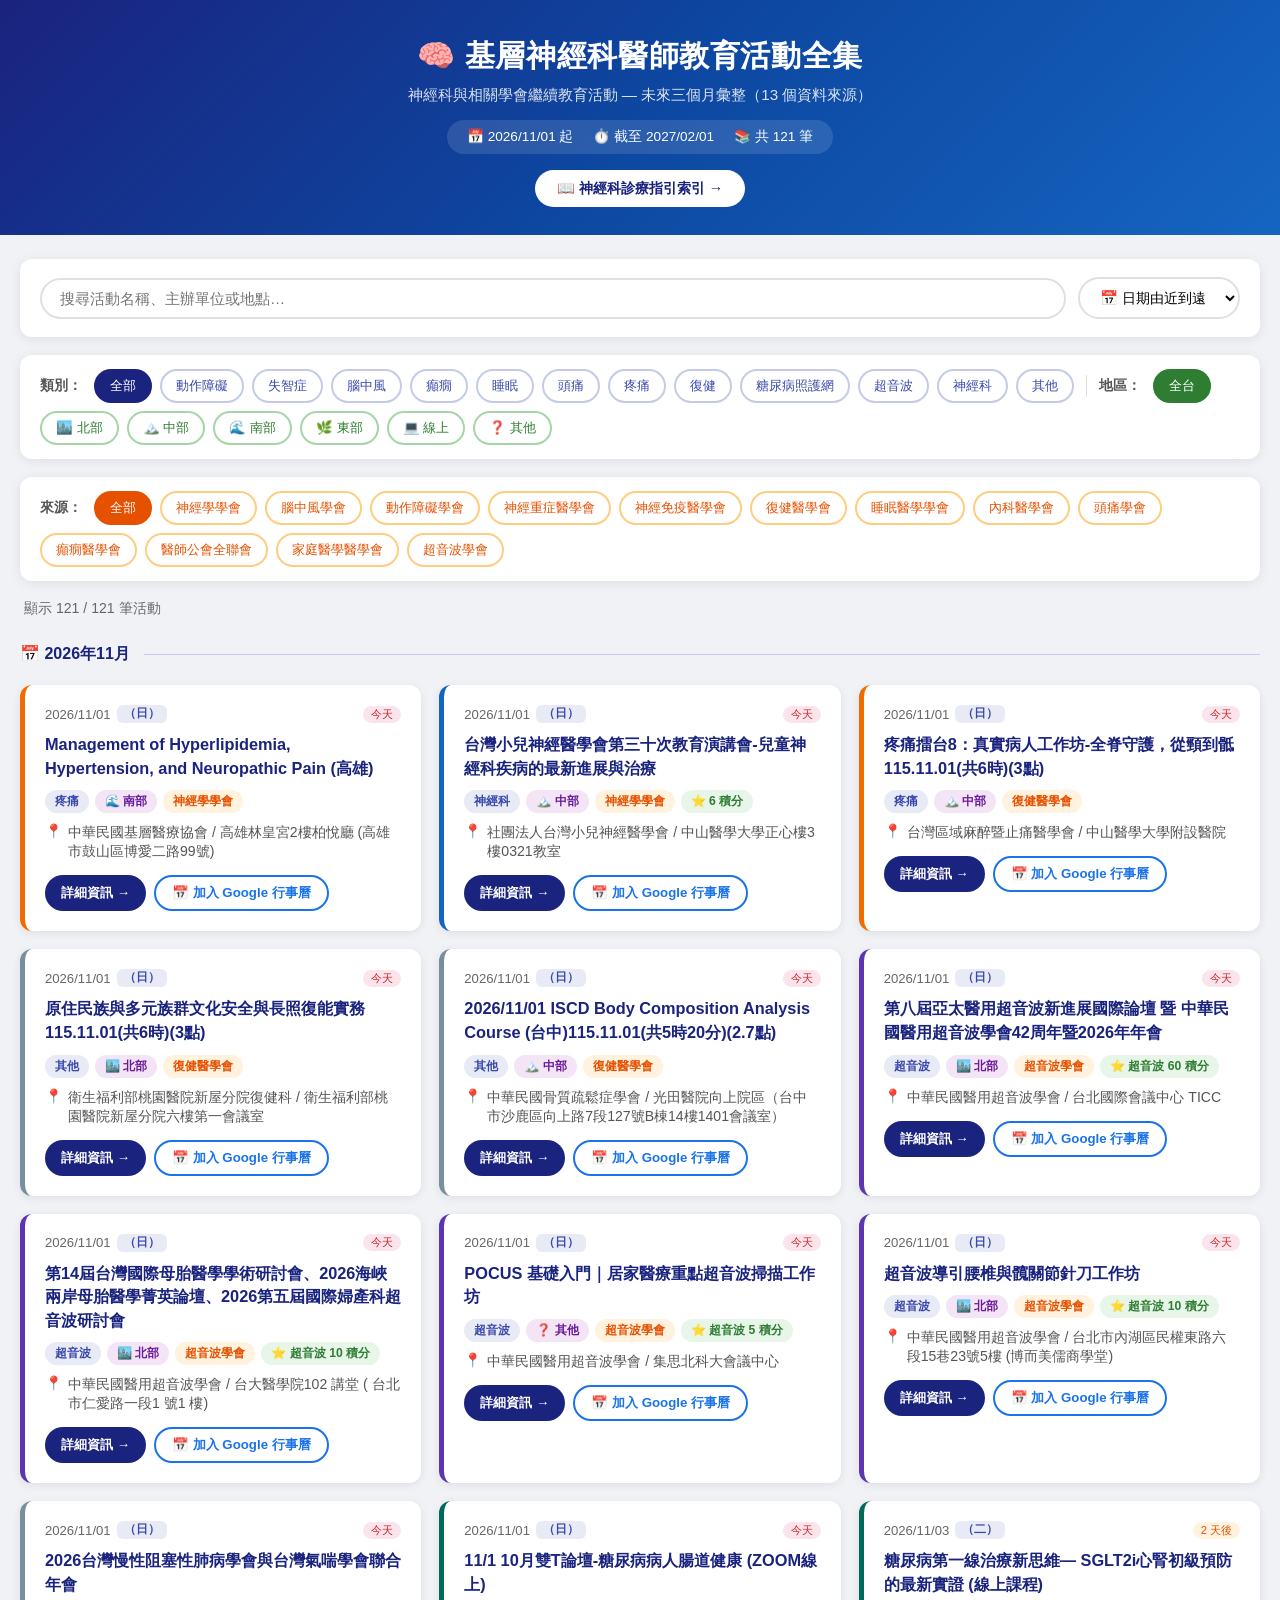
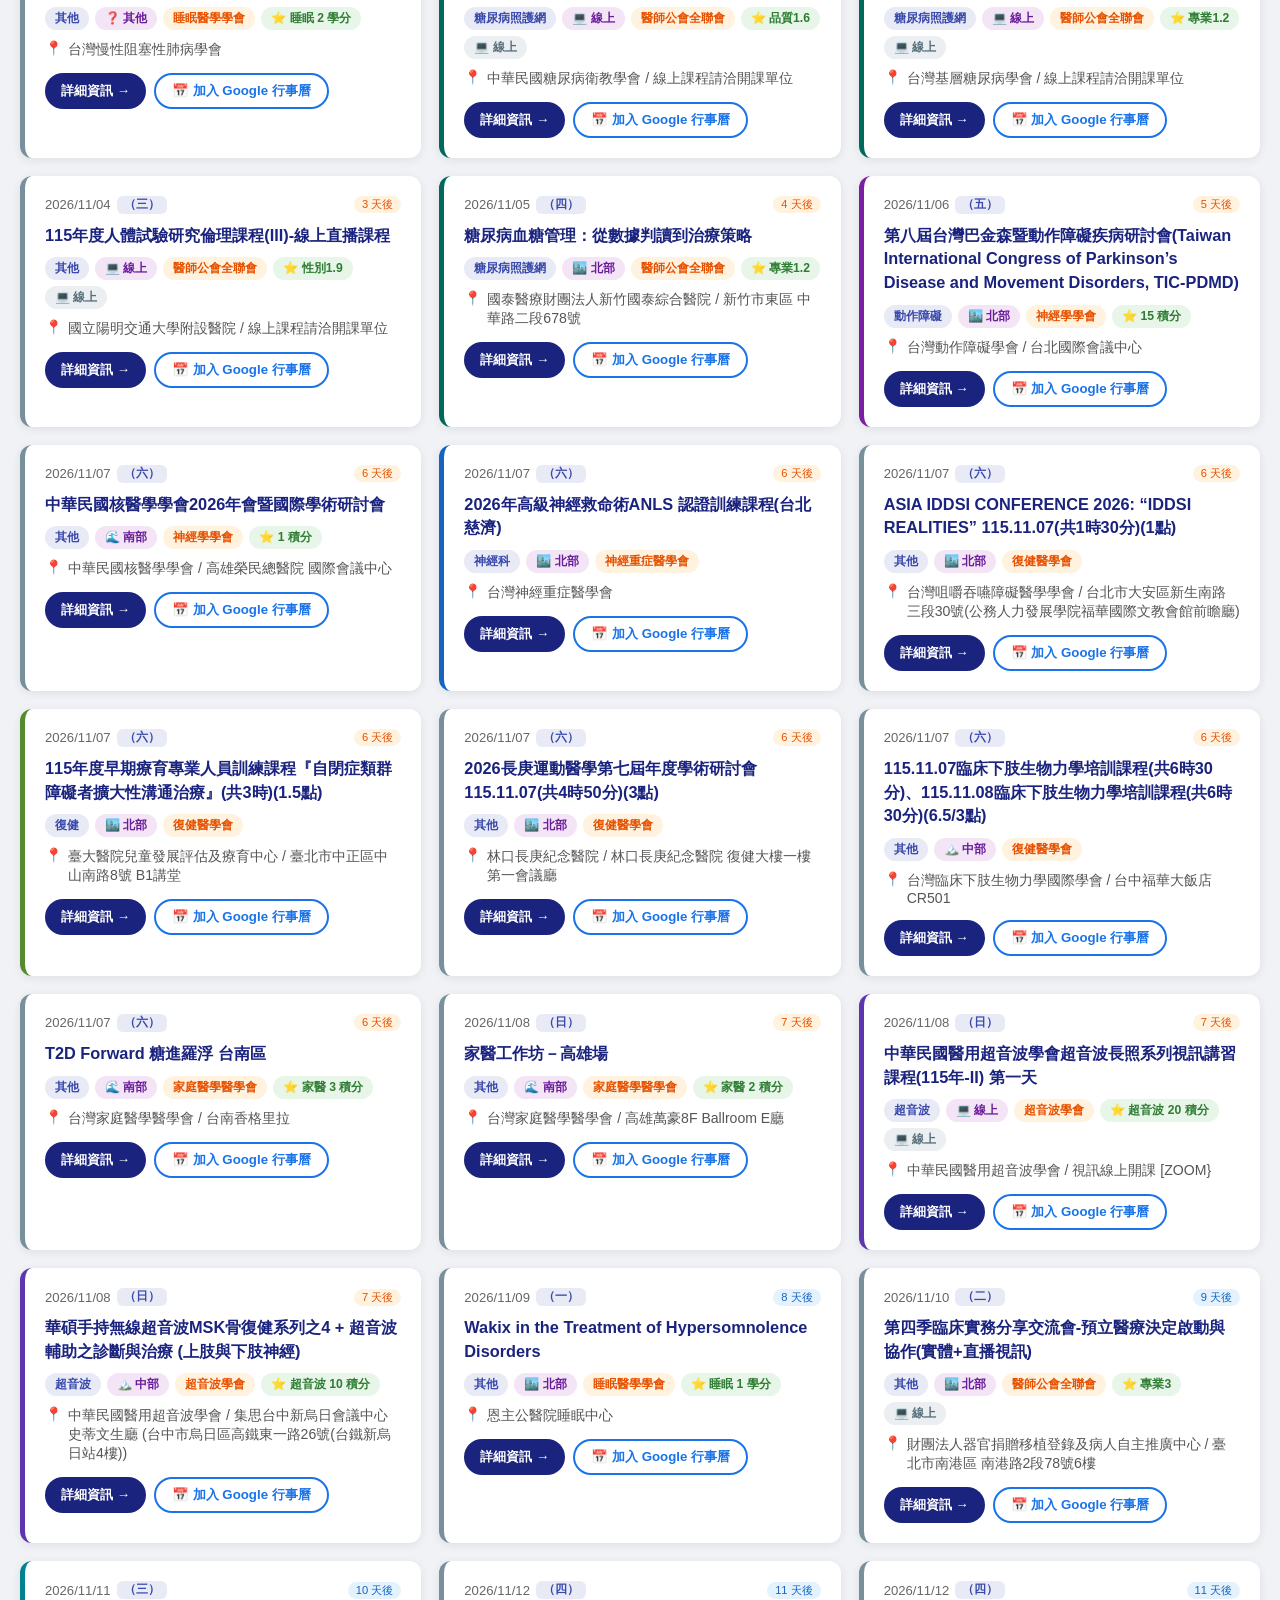
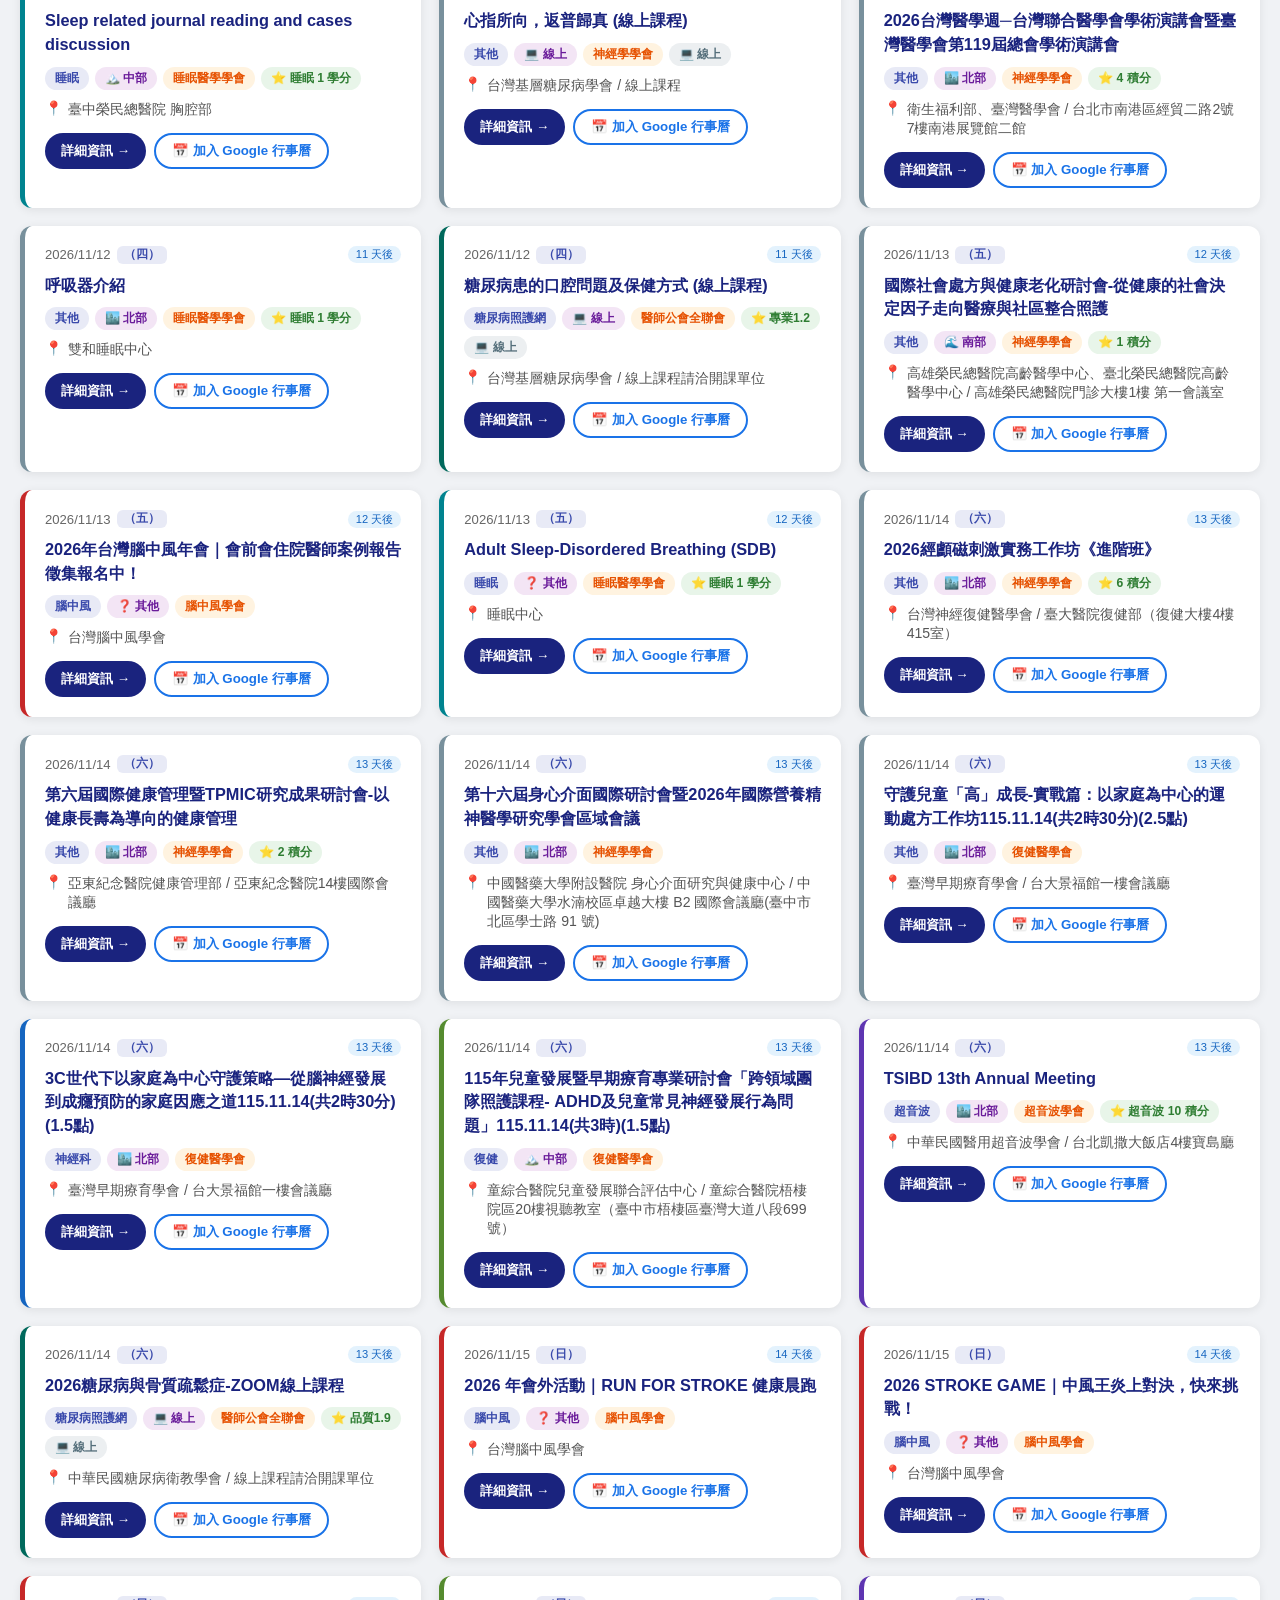
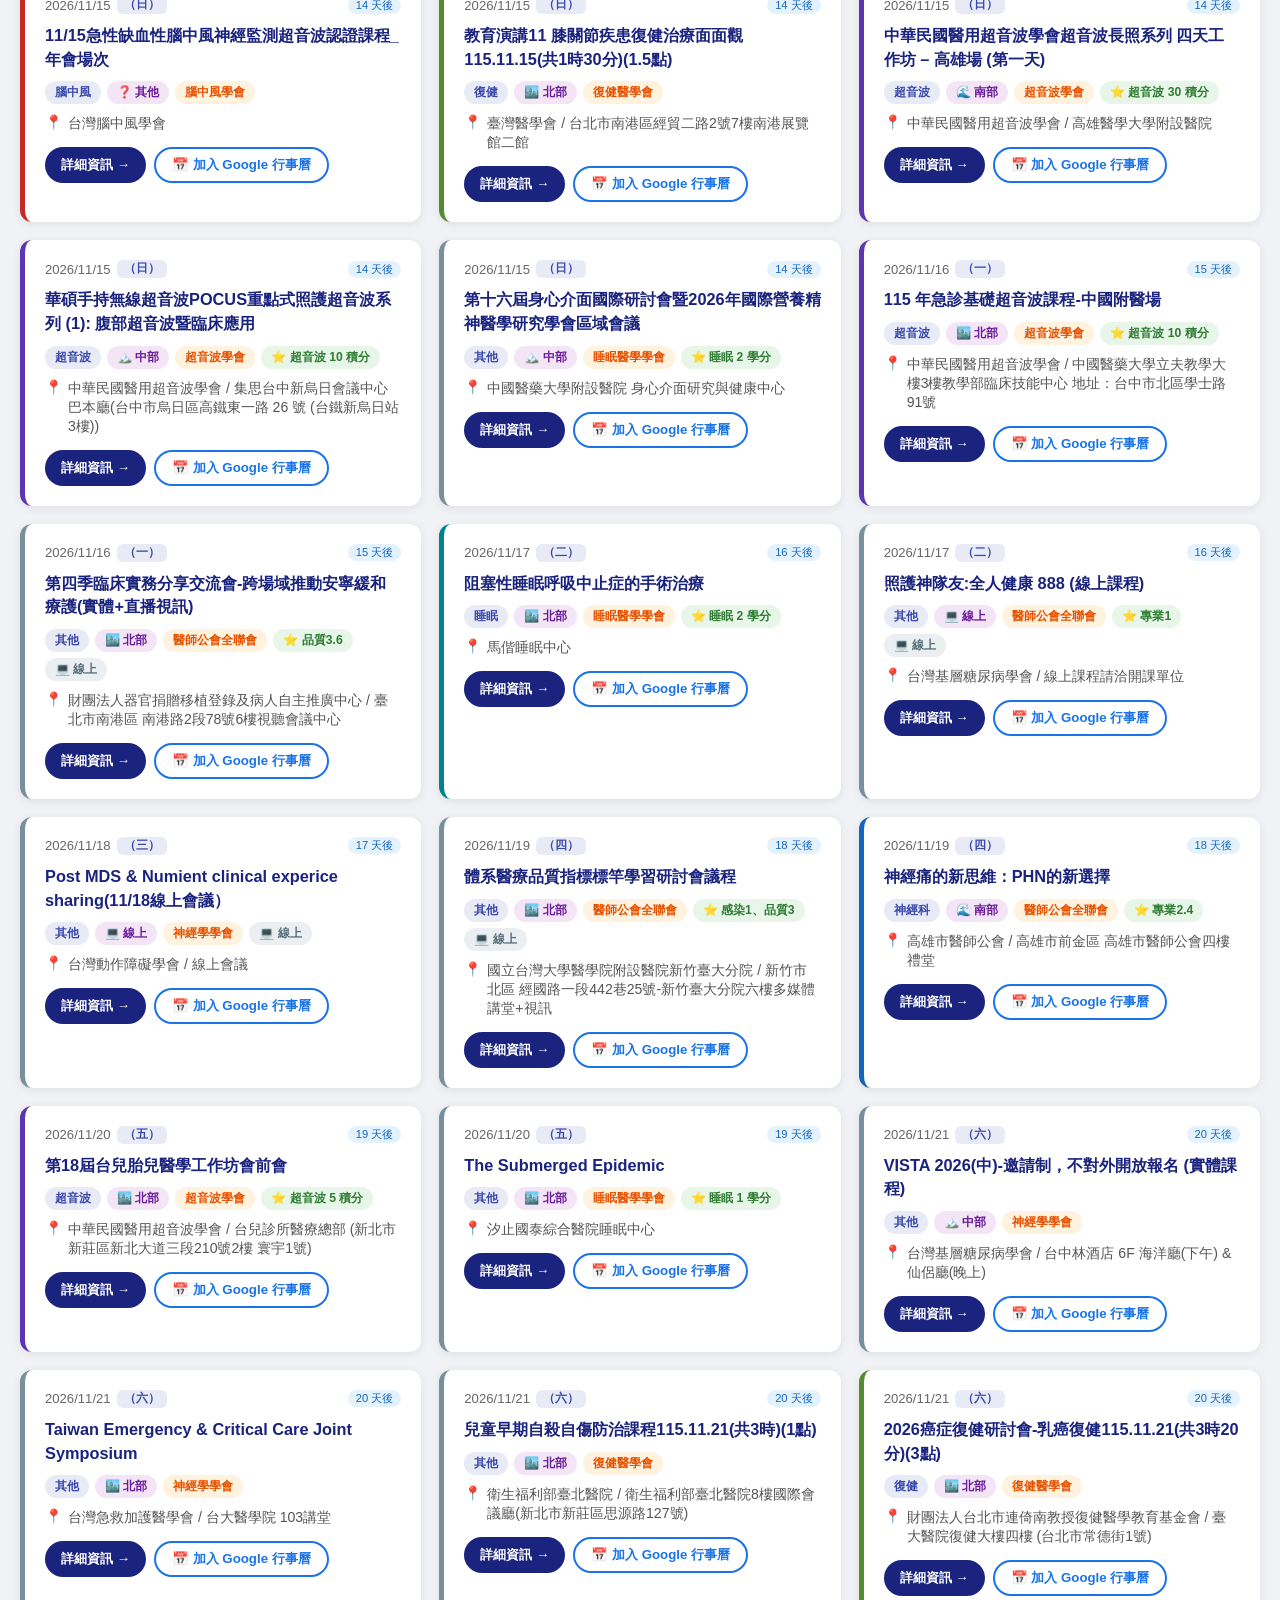
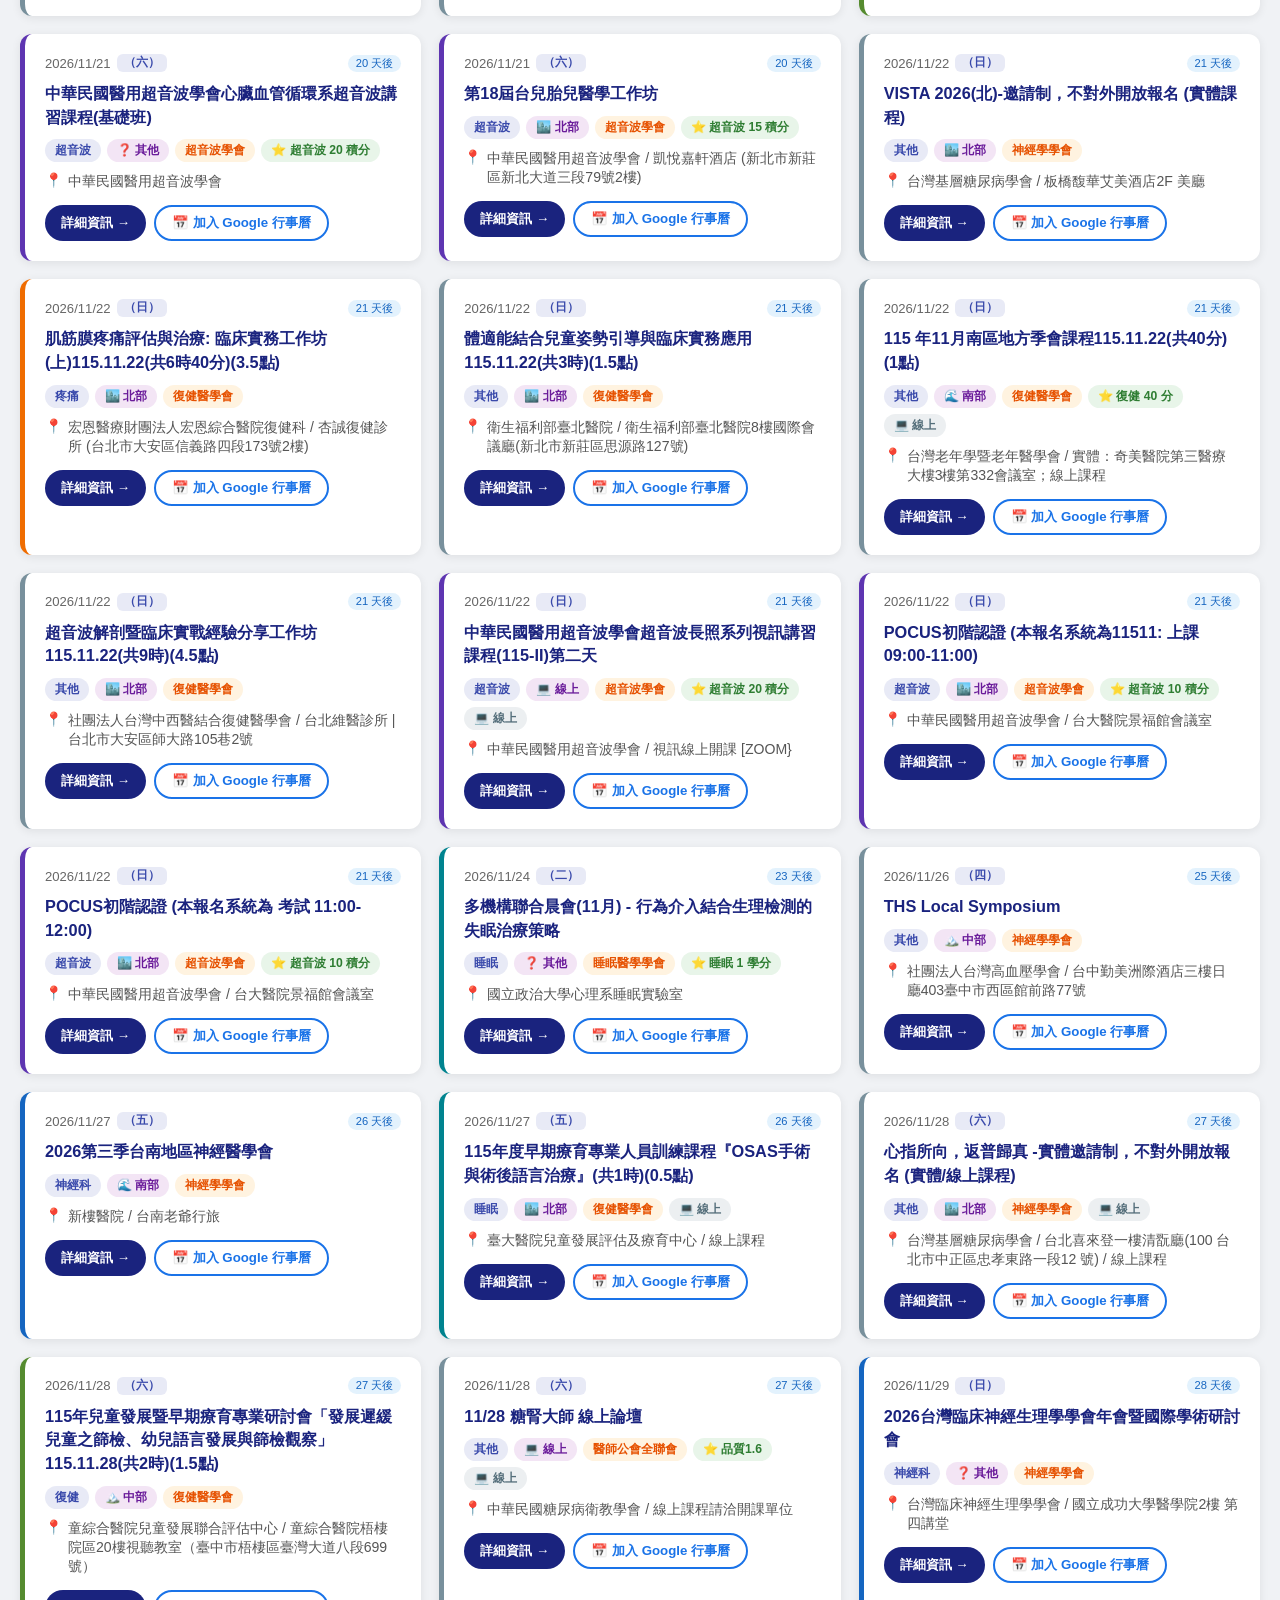
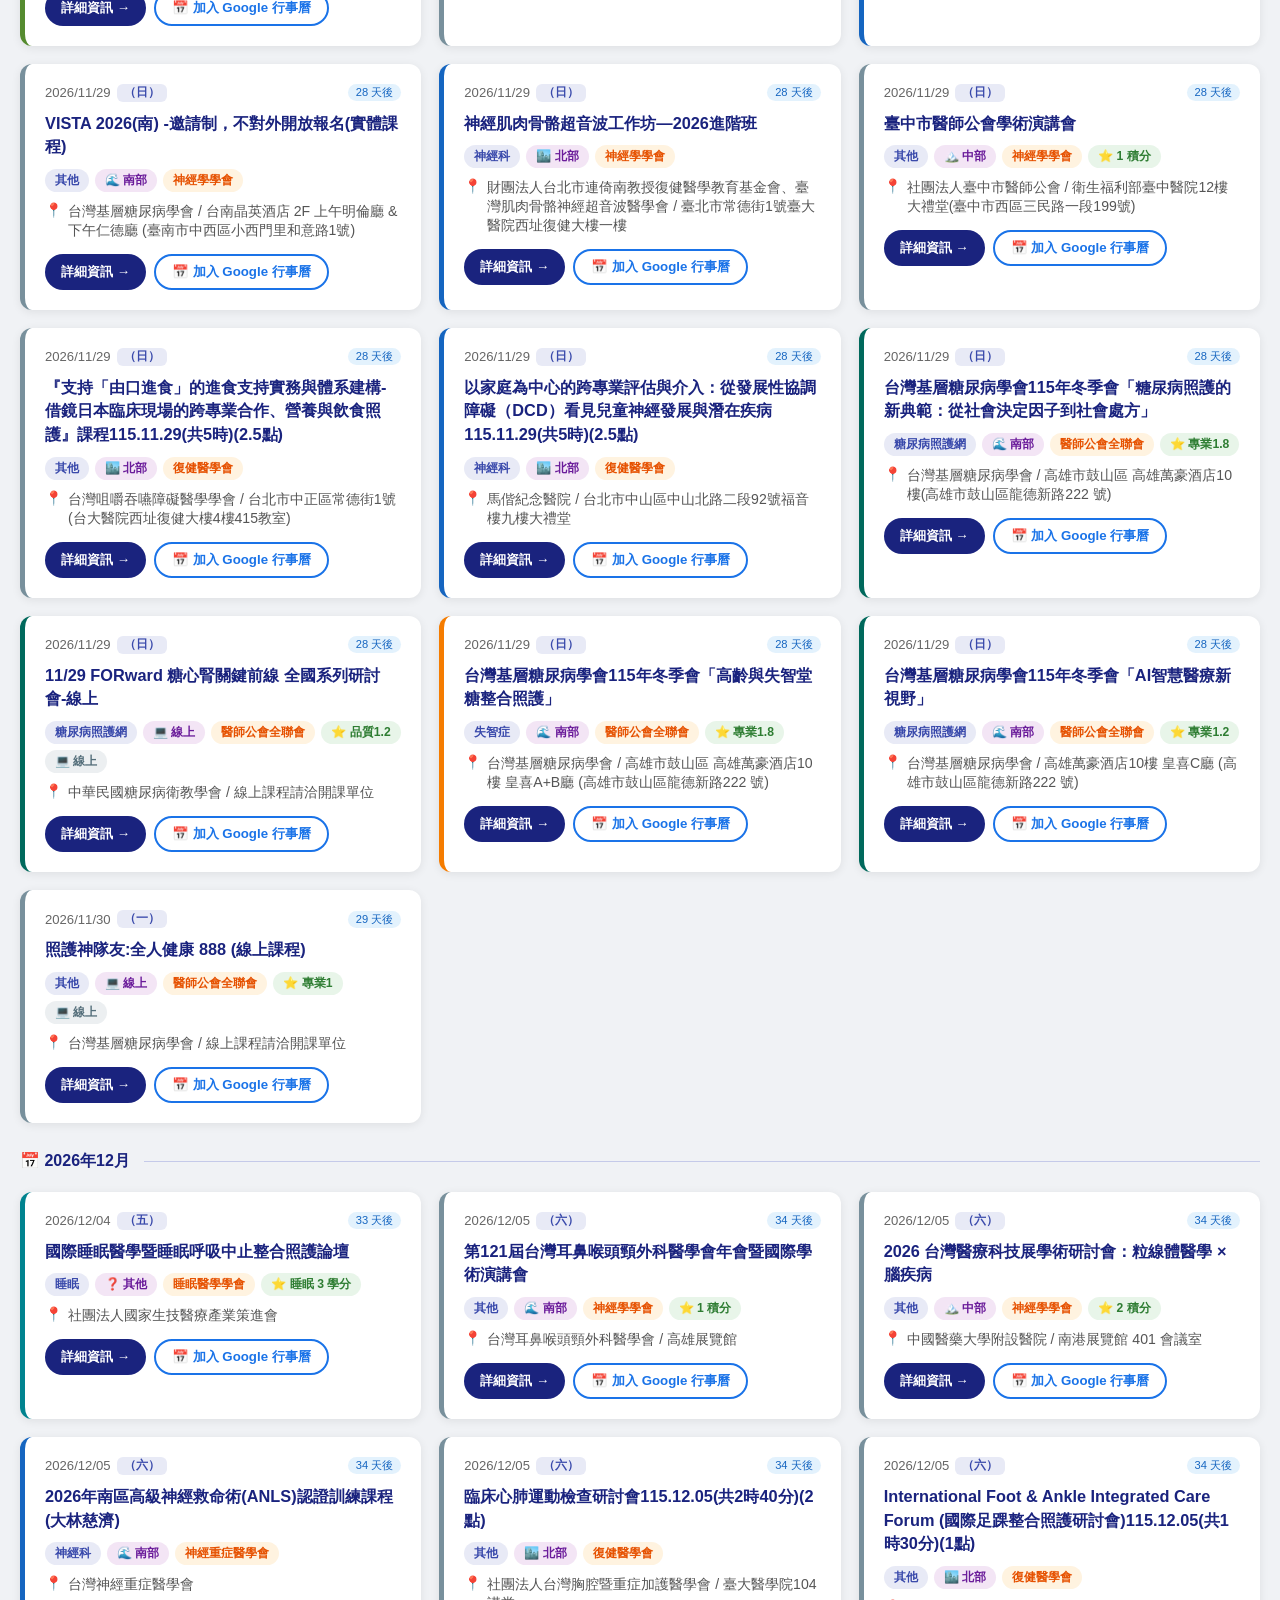
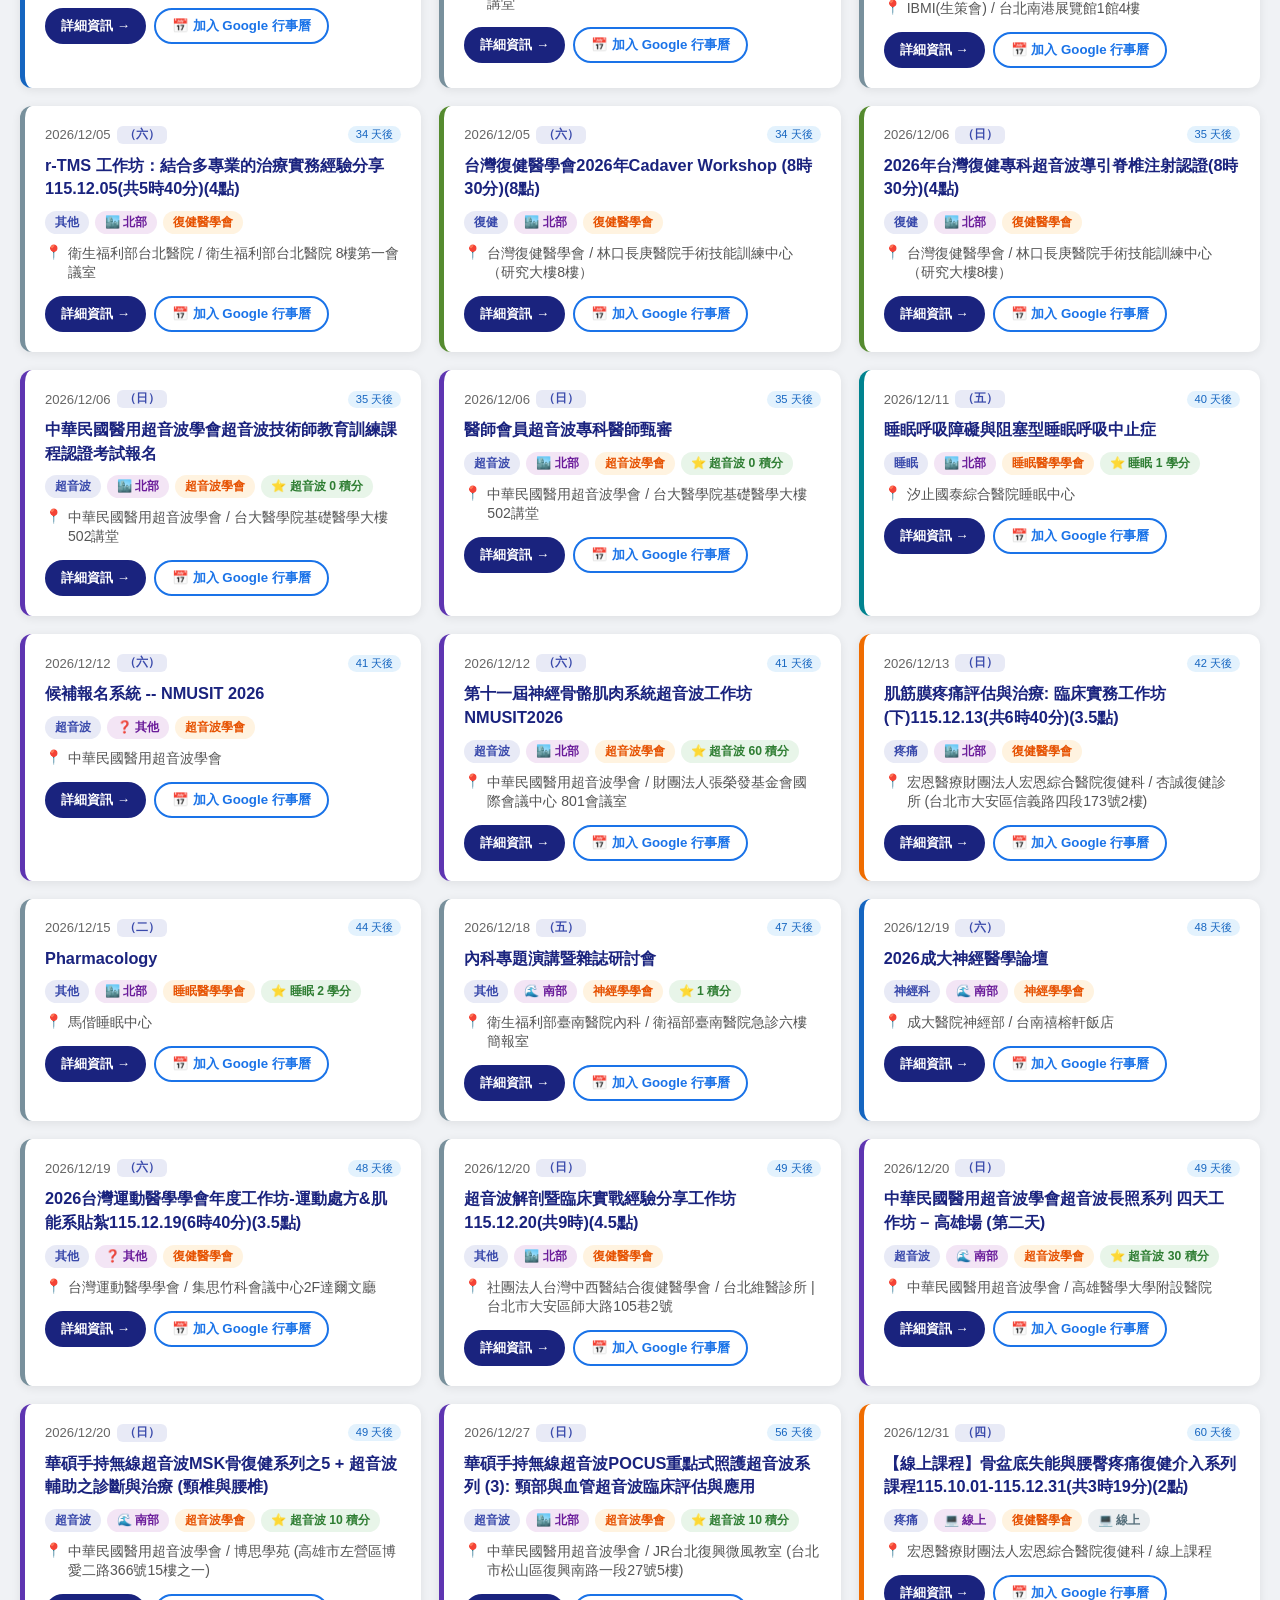
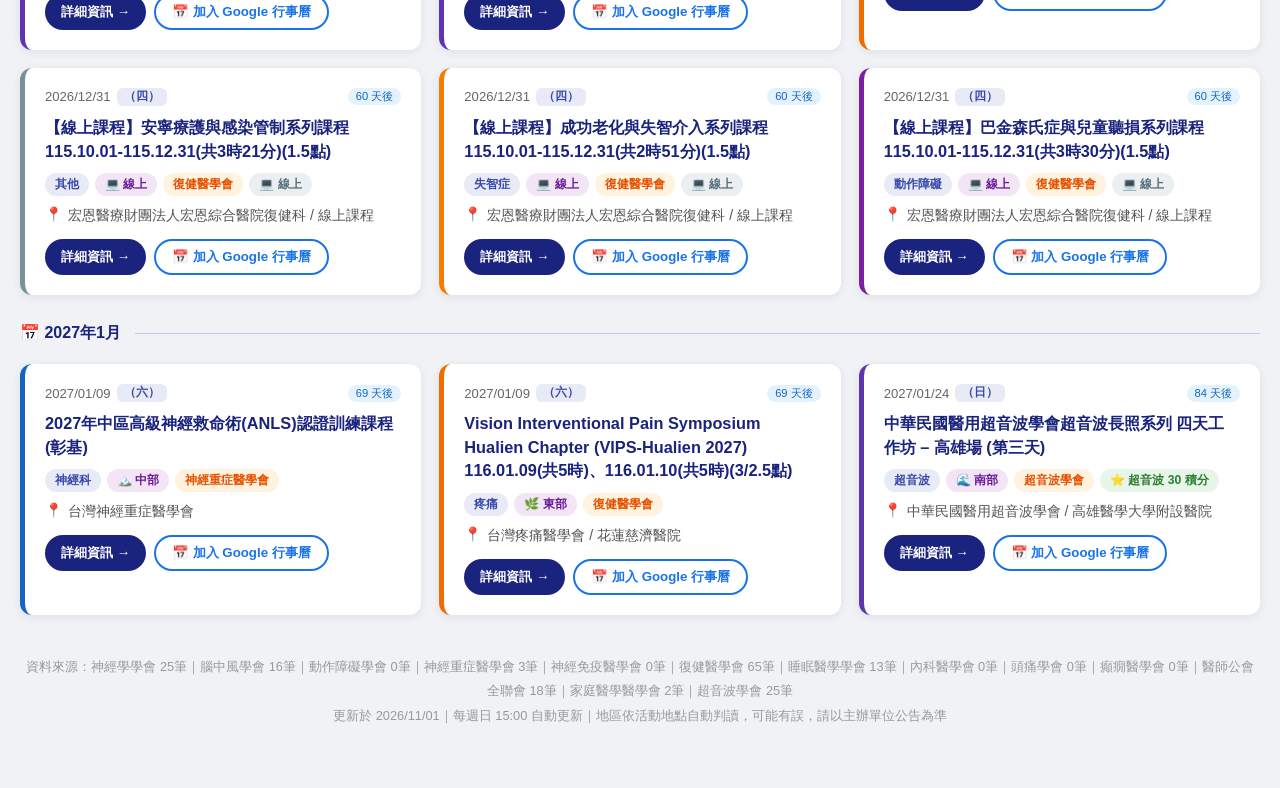
==== commit 65ee16be: "Auto-update: 神經學教育活動 2026/11/01" ====
--- a/index.html
+++ b/index.html
@@ -140,9 +140,9 @@
   <h1>🧠 基層神經科醫師教育活動全集</h1>
   <p>神經科與相關學會繼續教育活動 — 未來三個月彙整（13 個資料來源）</p>
   <div class="header-meta">
-    <span>📅 2026/10/25 起</span>
-    <span>⏱️ 截至 2027/01/25</span>
-    <span>📚 共 103 筆</span>
+    <span>📅 2026/11/01 起</span>
+    <span>⏱️ 截至 2027/02/01</span>
+    <span>📚 共 121 筆</span>
   </div>
   <div class="header-nav"><a href="guidelines.html">📖 神經科診療指引索引 →</a></div>
 </header>
@@ -193,53 +193,45 @@
   <div class="grid" id="grid"></div>
 
   <footer>
-    資料來源：神經學學會 24筆｜腦中風學會 21筆｜動作障礙學會 0筆｜神經重症醫學會 3筆｜神經免疫醫學會 0筆｜復健醫學會 75筆｜睡眠醫學學會 16筆｜內科醫學會 0筆｜頭痛學會 0筆｜癲癇醫學會 0筆｜醫師公會全聯會 1筆｜家庭醫學醫學會 0筆｜超音波學會 22筆<br>
-    更新於 2026/10/25｜每週日 15:00 自動更新｜地區依活動地點自動判讀，可能有誤，請以主辦單位公告為準
+    資料來源：神經學學會 25筆｜腦中風學會 16筆｜動作障礙學會 0筆｜神經重症醫學會 3筆｜神經免疫醫學會 0筆｜復健醫學會 65筆｜睡眠醫學學會 13筆｜內科醫學會 0筆｜頭痛學會 0筆｜癲癇醫學會 0筆｜醫師公會全聯會 18筆｜家庭醫學醫學會 2筆｜超音波學會 25筆<br>
+    更新於 2026/11/01｜每週日 15:00 自動更新｜地區依活動地點自動判讀，可能有誤，請以主辦單位公告為準
   </footer>
 </div>
 
 <script>
 const EVENTS = [
-  {date:"2026-10-25",title:"彰基總院130週年暨兒童醫院12週年院慶國際聯合學術討論會",location:"彰化基督教兒童醫院 / 彰化市建寶街20號蘭醫師大樓B1彰基國際培訓中心",credits:1,ctext:"",url:"https://www.neuro.org.tw/active/other_toApply_OK.asp?SID=3529",src:"neuro",cat:"other",online:false,region:"central"},
-  {date:"2026-10-25",title:"【直播課程】針對功能性認知缺損者的任務導向與策略性訓練(下)115.10.25(共3時50分)(2點)",location:"宏恩醫療財團法人宏恩綜合醫院復健科 / 線上課程",credits:0,ctext:"",url:"https://www.pmr.org.tw/active_news/active_info.asp?/4535.html",src:"pmr",cat:"dementia",online:true,region:"online"},
-  {date:"2026-10-27",title:"多機構聯合睡眠醫學晨會演講_Transcranial Magnetic Stimulation for Insomnia: Current Evidence and Future Direction",location:"高醫睡眠醫學中心",credits:1.0,ctext:"睡眠 1 學分",url:"https://www.tssm.org.tw/learn_list.php",src:"tssm",cat:"sleep",online:false,region:"south"},
-  {date:"2026-10-29",title:"Endotype and Precision Treatment of Sleep Apnea",location:"嘉義基督教醫院睡眠醫學中心",credits:1.0,ctext:"睡眠 1 學分",url:"https://www.tssm.org.tw/learn_list.php",src:"tssm",cat:"sleep",online:false,region:"south"},
-  {date:"2026-10-30",title:"TBMJ 骨肌關行動力論壇(Webinar) 115.10.30(共50分)(0.5點)",location:"台灣骨鬆肌少關節防治學會 / 線上課程",credits:0,ctext:"復健 50 分",url:"https://www.pmr.org.tw/active_news/active_info.asp?/4559.html",src:"pmr",cat:"other",online:true,region:"online"},
-  {date:"2026-10-30",title:"115年度早期療育專業人員訓練課程『台大醫院兒童日間病房治療模式介紹』(共1時)(1點)",location:"臺大醫院兒童發展評估及療育中心 / 線上課程",credits:0,ctext:"",url:"https://www.pmr.org.tw/active_news/active_info.asp?/4543.html",src:"pmr",cat:"rehab",online:true,region:"north"},
-  {date:"2026-10-30",title:"睡眠-清醒週期調控",location:"汐止國泰綜合醫院睡眠中心",credits:1.0,ctext:"睡眠 1 學分",url:"https://www.tssm.org.tw/learn_list.php",src:"tssm",cat:"sleep",online:false,region:"north"},
-  {date:"2026-10-30",title:"Case Discussion",location:"花蓮慈濟睡眠醫學中心",credits:1.0,ctext:"睡眠 1 學分",url:"https://www.tssm.org.tw/learn_list.php",src:"tssm",cat:"other",online:false,region:"east"},
-  {date:"2026-10-30",title:"安寧及病主臨床照護之倫理案例討論會(實體+直播課程)",location:"財團法人器官捐贈移植登錄及病人自主推廣中心 / 臺北市南港區 南港路2段78號6樓視聽會議中心",credits:0,ctext:"倫理3.7",url:"https://www.tma.tw/credit/index_06.asp",src:"tma",cat:"other",online:true,region:"north"},
-  {date:"2026-10-31",title:"2026年北區腦中風雙月會",location:"台灣腦中風學會、恩主公醫院、市聯醫仁愛醫院院區、國泰醫院 / 台北國泰萬怡酒店－梅花廳（台北市中山區民生東路三段6號2樓）",credits:3,ctext:"",url:"https://www.neuro.org.tw/active/other_toApply_OK.asp?SID=3550",src:"neuro",cat:"stroke",online:false,region:"north"},
-  {date:"2026-10-31",title:"2026 Edoxaban University",location:"DAIICHI SANKYO TAIWAN LTD / 線上會議",credits:0,ctext:"",url:"https://www.neuro.org.tw/active/other_toApply_OK.asp?SID=3546",src:"neuro",cat:"other",online:true,region:"online"},
-  {date:"2026-10-31",title:"台灣中青年神經外科醫學會及台灣痠痛研究學會《SNG2026》聯合年會",location:"台灣痠痛研究學會、台灣中青年神經外科醫學會、台灣神經脊椎外科醫學會、台灣神經腫瘤學學會 / COZZI Blu 和逸飯店桃園館(32056桃園市中壢區春德路101號)/中央研究院生物醫學科學研究所(115201台北市南港區研究院路二段128號)",credits:2,ctext:"",url:"https://www.neuro.org.tw/active/other_toApply_OK.asp?SID=3541",src:"neuro",cat:"neuro",online:false,region:"north"},
-  {date:"2026-10-31",title:"第八屆亞太醫用超音波新進展國際論壇中華民國醫用超音波學會42週年暨2026年年會暨第四次學術研討會",location:"中華民國醫用超音波學會 / 台北國際會議中心",credits:2,ctext:"",url:"https://www.neuro.org.tw/active/other_toApply_OK.asp?SID=3536",src:"neuro",cat:"other",online:false,region:"north"},
-  {date:"2026-10-31",title:"台灣睡眠醫學學會115年度會員大會暨第24屆學術研討會",location:"台灣睡眠醫學學會 / 張榮發基金會國際會議中心8F",credits:9,ctext:"",url:"https://www.neuro.org.tw/active/other_toApply_OK.asp?SID=3534",src:"neuro",cat:"sleep",online:false,region:"north"},
-  {date:"2026-10-31",title:"2026 ILAE ASEPA EEG & SEEG Workshop",location:"台灣兒童伊比力斯協會 / 台北喜來登大飯店B1逸絢廳",credits:11,ctext:"",url:"https://www.neuro.org.tw/active/other_toApply_OK.asp?SID=3514",src:"neuro",cat:"epilepsy",online:false,region:"north"},
-  {date:"2026-10-31",title:"2026臺灣粒線體醫學暨研究學會年會暨彰化基督教醫院130週年國際粒線體醫學研討會",location:"彰化基督教醫院、臺灣粒線體醫學暨研究學會 / 彰基教學研究大樓12F蘭大衛國際會議廳 / 11F魏克思學術講堂",credits:5,ctext:"",url:"https://www.neuro.org.tw/active/other_toApply_OK.asp?SID=3483",src:"neuro",cat:"other",online:false,region:"central"},
-  {date:"2026-10-31",title:"115 年度以家庭為中心早期療育專業研討會 「藝術治療如何應用於特需兒童」(共3時)(2點)",location:"新竹市立馬偕兒童醫院 / 新竹市東區建功二路28號 新竹市立馬偕兒童醫院9樓國際會議廳",credits:0,ctext:"",url:"https://www.pmr.org.tw/active_news/active_info.asp?/4547.html",src:"pmr",cat:"rehab",online:false,region:"north"},
-  {date:"2026-10-31",title:"2026第三屆肌少症國際研討會115.10.31(共5時35分)(3點)",location:"TiBIA台灣生醫創新學會 / 臺北醫學大學誠樸廳（臺北市吳興街250號）",credits:0,ctext:"",url:"https://www.pmr.org.tw/active_news/active_info.asp?/4546.html",src:"pmr",cat:"other",online:false,region:"north"},
-  {date:"2026-10-31",title:"與自閉症家長建立親職同盟—學齡前自閉特質鑑別、親職溝通與心理治療115.10.31 (共3時)(1.5點)",location:"台灣兒童復健醫學會 / 線上課程",credits:0,ctext:"",url:"https://www.pmr.org.tw/active_news/active_info.asp?/4529.html",src:"pmr",cat:"other",online:true,region:"online"},
-  {date:"2026-10-31",title:"台灣復健醫學會115年期中研討會(4點)",location:"台灣復健醫學會、台中市立老人復健綜合醫院復健部 / 台中市立老人復健綜合醫院（B 棟 10 樓會議室）",credits:0,ctext:"",url:"https://www.pmr.org.tw/active_news/active_info.asp?/4505.html",src:"pmr",cat:"rehab",online:false,region:"central"},
   {date:"2026-11-01",title:"Management of Hyperlipidemia, Hypertension, and Neuropathic Pain (高雄)",location:"中華民國基層醫療協會 / 高雄林皇宮2樓柏悅廳 (高雄市鼓山區博愛二路99號)",credits:0,ctext:"",url:"https://www.neuro.org.tw/active/other_toApply_OK.asp?SID=3557",src:"neuro",cat:"pain",online:false,region:"south"},
   {date:"2026-11-01",title:"台灣小兒神經醫學會第三十次教育演講會-兒童神經科疾病的最新進展與治療",location:"社團法人台灣小兒神經醫學會 / 中山醫學大學正心樓3樓0321教室",credits:6,ctext:"",url:"https://www.neuro.org.tw/active/other_toApply_OK.asp?SID=3533",src:"neuro",cat:"neuro",online:false,region:"central"},
   {date:"2026-11-01",title:"疼痛擂台8：真實病人工作坊-全脊守護，從頸到骶115.11.01(共6時)(3點)",location:"台灣區域麻醉暨止痛醫學會 / 中山醫學大學附設醫院",credits:0,ctext:"",url:"https://www.pmr.org.tw/active_news/active_info.asp?/4549.html",src:"pmr",cat:"pain",online:false,region:"central"},
   {date:"2026-11-01",title:"原住民族與多元族群文化安全與長照復能實務115.11.01(共6時)(3點)",location:"衛生福利部桃園醫院新屋分院復健科 / 衛生福利部桃園醫院新屋分院六樓第一會議室",credits:0,ctext:"",url:"https://www.pmr.org.tw/active_news/active_info.asp?/4548.html",src:"pmr",cat:"other",online:false,region:"north"},
   {date:"2026-11-01",title:"2026/11/01 ISCD Body Composition Analysis Course (台中)115.11.01(共5時20分)(2.7點)",location:"中華民國骨質疏鬆症學會 / 光田醫院向上院區（台中市沙鹿區向上路7段127號B棟14樓1401會議室）",credits:0,ctext:"",url:"https://www.pmr.org.tw/active_news/active_info.asp?/4489.html",src:"pmr",cat:"other",online:false,region:"central"},
+  {date:"2026-11-01",title:"第八屆亞太醫用超音波新進展國際論壇 暨 中華民國醫用超音波學會42周年暨2026年年會",location:"中華民國醫用超音波學會 / 台北國際會議中心 TICC",credits:60,ctext:"超音波 60 積分",url:"https://www.sumroc.org.tw/index.php?action=activity_detail&id=2646",src:"sono",cat:"sono",online:false,region:"north"},
   {date:"2026-11-01",title:"第14屆台灣國際母胎醫學學術研討會、2026海峽兩岸母胎醫學菁英論壇、2026第五屆國際婦產科超音波研討會",location:"中華民國醫用超音波學會 / 台大醫學院102 講堂 ( 台北市仁愛路一段1 號1 樓)",credits:10,ctext:"超音波 10 積分",url:"https://www.sumroc.org.tw/index.php?action=activity_detail&id=2962",src:"sono",cat:"sono",online:false,region:"north"},
   {date:"2026-11-01",title:"POCUS 基礎入門｜居家醫療重點超音波掃描工作坊",location:"中華民國醫用超音波學會 / 集思北科大會議中心",credits:5,ctext:"超音波 5 積分",url:"https://www.sumroc.org.tw/index.php?action=activity_detail&id=2963",src:"sono",cat:"sono",online:false,region:"other"},
   {date:"2026-11-01",title:"超音波導引腰椎與髖關節針刀工作坊",location:"中華民國醫用超音波學會 / 台北市內湖區民權東路六段15巷23號5樓 (博而美儒商學堂)",credits:10,ctext:"超音波 10 積分",url:"https://www.sumroc.org.tw/index.php?action=activity_detail&id=2939",src:"sono",cat:"sono",online:false,region:"north"},
   {date:"2026-11-01",title:"2026台灣慢性阻塞性肺病學會與台灣氣喘學會聯合年會",location:"台灣慢性阻塞性肺病學會",credits:2.0,ctext:"睡眠 2 學分",url:"https://www.tssm.org.tw/learn_list.php",src:"tssm",cat:"other",online:false,region:"other"},
+  {date:"2026-11-01",title:"11/1 10月雙T論壇-糖尿病病人腸道健康 (ZOOM線上)",location:"中華民國糖尿病衛教學會 / 線上課程請洽開課單位",credits:0,ctext:"品質1.6",url:"https://www.tma.tw/credit/index_06.asp",src:"tma",cat:"dm",online:true,region:"online"},
+  {date:"2026-11-03",title:"糖尿病第一線治療新思維— SGLT2i心腎初級預防的最新實證 (線上課程)",location:"台灣基層糖尿病學會 / 線上課程請洽開課單位",credits:0,ctext:"專業1.2",url:"https://www.tma.tw/credit/index_06.asp",src:"tma",cat:"dm",online:true,region:"online"},
+  {date:"2026-11-04",title:"115年度人體試驗研究倫理課程(III)-線上直播課程",location:"國立陽明交通大學附設醫院 / 線上課程請洽開課單位",credits:0,ctext:"性別1.9",url:"https://www.tma.tw/credit/index_06.asp",src:"tma",cat:"other",online:true,region:"online"},
+  {date:"2026-11-05",title:"糖尿病血糖管理：從數據判讀到治療策略",location:"國泰醫療財團法人新竹國泰綜合醫院 / 新竹市東區 中華路二段678號",credits:0,ctext:"專業1.2",url:"https://www.tma.tw/credit/index_06.asp",src:"tma",cat:"dm",online:false,region:"north"},
   {date:"2026-11-06",title:"第八屆台灣巴金森暨動作障礙疾病研討會(Taiwan International Congress of Parkinson’s Disease and Movement Disorders, TIC-PDMD)",location:"台灣動作障礙學會 / 台北國際會議中心",credits:15,ctext:"",url:"https://www.neuro.org.tw/active/other_toApply_OK.asp?SID=3526",src:"neuro",cat:"movement",online:false,region:"north"},
   {date:"2026-11-07",title:"中華民國核醫學學會2026年會暨國際學術研討會",location:"中華民國核醫學學會 / 高雄榮民總醫院 國際會議中心",credits:1,ctext:"",url:"https://www.neuro.org.tw/active/other_toApply_OK.asp?SID=3553",src:"neuro",cat:"other",online:false,region:"south"},
   {date:"2026-11-07",title:"2026年高級神經救命術ANLS 認證訓練課程(台北慈濟)",location:"台灣神經重症醫學會",credits:0,ctext:"",url:"https://www.tncs.org.tw/active/active_info.asp?/69.html",src:"tncs",cat:"neuro",online:false,region:"north"},
+  {date:"2026-11-07",title:"ASIA IDDSI CONFERENCE 2026: “IDDSI REALITIES” 115.11.07(共1時30分)(1點)",location:"台灣咀嚼吞嚥障礙醫學學會 / 台北市大安區新生南路三段30號(公務人力發展學院福華國際文教會館前瞻廳)",credits:0,ctext:"",url:"https://www.pmr.org.tw/active_news/active_info.asp?/4575.html",src:"pmr",cat:"other",online:false,region:"north"},
   {date:"2026-11-07",title:"115年度早期療育專業人員訓練課程『自閉症類群障礙者擴大性溝通治療』(共3時)(1.5點)",location:"臺大醫院兒童發展評估及療育中心 / 臺北市中正區中山南路8號 B1講堂",credits:0,ctext:"",url:"https://www.pmr.org.tw/active_news/active_info.asp?/4558.html",src:"pmr",cat:"rehab",online:false,region:"north"},
   {date:"2026-11-07",title:"2026長庚運動醫學第七屆年度學術研討會115.11.07(共4時50分)(3點)",location:"林口長庚紀念醫院 / 林口長庚紀念醫院 復健大樓一樓 第一會議廳",credits:0,ctext:"",url:"https://www.pmr.org.tw/active_news/active_info.asp?/4553.html",src:"pmr",cat:"other",online:false,region:"north"},
   {date:"2026-11-07",title:"115.11.07臨床下肢生物力學培訓課程(共6時30分)、115.11.08臨床下肢生物力學培訓課程(共6時30分)(6.5/3點)",location:"台灣臨床下肢生物力學國際學會 / 台中福華大飯店 CR501",credits:0,ctext:"",url:"https://www.pmr.org.tw/active_news/active_info.asp?/4515.html",src:"pmr",cat:"other",online:false,region:"central"},
+  {date:"2026-11-07",title:"T2D Forward 糖進羅浮 台南區",location:"台灣家庭醫學醫學會 / 台南香格里拉",credits:3.0,ctext:"家醫 3 積分",url:"http://www.tafm.org.tw/ehc-tafm/s/w/edu/scheduleInfo1/schedule/8b4e11e99d554edea1f0f1a47d5a2707",src:"tafm",cat:"other",online:false,region:"south"},
+  {date:"2026-11-08",title:"家醫工作坊－高雄場",location:"台灣家庭醫學醫學會 / 高雄萬豪8F Ballroom E廳",credits:2.0,ctext:"家醫 2 積分",url:"http://www.tafm.org.tw/ehc-tafm/s/w/edu/scheduleInfo1/schedule/40a545dd1d2844378235748be70bd24a",src:"tafm",cat:"other",online:false,region:"south"},
   {date:"2026-11-08",title:"中華民國醫用超音波學會超音波長照系列視訊講習課程(115年-II) 第一天",location:"中華民國醫用超音波學會 / 視訊線上開課 [ZOOM}",credits:20,ctext:"超音波 20 積分",url:"https://www.sumroc.org.tw/index.php?action=activity_detail&id=2967",src:"sono",cat:"sono",online:true,region:"online"},
   {date:"2026-11-08",title:"華碩手持無線超音波MSK骨復健系列之4 + 超音波輔助之診斷與治療 (上肢與下肢神經)",location:"中華民國醫用超音波學會 / 集思台中新烏日會議中心 史蒂文生廳 (台中市烏日區高鐵東一路26號(台鐵新烏日站4樓))",credits:10,ctext:"超音波 10 積分",url:"https://www.sumroc.org.tw/index.php?action=activity_detail&id=2855",src:"sono",cat:"sono",online:false,region:"central"},
   {date:"2026-11-09",title:"Wakix in the Treatment of Hypersomnolence Disorders",location:"恩主公醫院睡眠中心",credits:1.0,ctext:"睡眠 1 學分",url:"https://www.tssm.org.tw/learn_list.php",src:"tssm",cat:"other",online:false,region:"north"},
+  {date:"2026-11-10",title:"第四季臨床實務分享交流會-預立醫療決定啟動與協作(實體+直播視訊)",location:"財團法人器官捐贈移植登錄及病人自主推廣中心 / 臺北市南港區 南港路2段78號6樓",credits:0,ctext:"專業3",url:"https://www.tma.tw/credit/index_06.asp",src:"tma",cat:"other",online:true,region:"north"},
+  {date:"2026-11-11",title:"Sleep related journal reading and cases discussion",location:"臺中榮民總醫院 胸腔部",credits:1.0,ctext:"睡眠 1 學分",url:"https://www.tssm.org.tw/learn_list.php",src:"tssm",cat:"sleep",online:false,region:"central"},
   {date:"2026-11-12",title:"心指所向，返普歸真 (線上課程)",location:"台灣基層糖尿病學會 / 線上課程",credits:0,ctext:"",url:"https://www.neuro.org.tw/active/other_toApply_OK.asp?SID=3551",src:"neuro",cat:"other",online:true,region:"online"},
   {date:"2026-11-12",title:"2026台灣醫學週─台灣聯合醫學會學術演講會暨臺灣醫學會第119屆總會學術演講會",location:"衛生福利部、臺灣醫學會 / 台北市南港區經貿二路2號7樓南港展覽館二館",credits:4,ctext:"",url:"https://www.neuro.org.tw/active/other_toApply_OK.asp?SID=3544",src:"neuro",cat:"other",online:false,region:"north"},
+  {date:"2026-11-12",title:"呼吸器介紹",location:"雙和睡眠中心",credits:1.0,ctext:"睡眠 1 學分",url:"https://www.tssm.org.tw/learn_list.php",src:"tssm",cat:"other",online:false,region:"north"},
+  {date:"2026-11-12",title:"糖尿病患的口腔問題及保健方式 (線上課程)",location:"台灣基層糖尿病學會 / 線上課程請洽開課單位",credits:0,ctext:"專業1.2",url:"https://www.tma.tw/credit/index_06.asp",src:"tma",cat:"dm",online:true,region:"online"},
   {date:"2026-11-13",title:"國際社會處方與健康老化研討會-從健康的社會決定因子走向醫療與社區整合照護",location:"高雄榮民總醫院高齡醫學中心、臺北榮民總醫院高齡醫學中心 / 高雄榮民總醫院門診大樓1樓 第一會議室",credits:1,ctext:"",url:"https://www.neuro.org.tw/active/other_toApply_OK.asp?SID=3556",src:"neuro",cat:"other",online:false,region:"south"},
   {date:"2026-11-13",title:"2026年台灣腦中風年會｜會前會住院醫師案例報告徵集報名中！",location:"台灣腦中風學會",credits:0,ctext:"",url:"http://www.stroke.org.tw/news/knowledge_info.asp?/389.html",src:"stroke",cat:"stroke",online:false,region:"other"},
   {date:"2026-11-13",title:"Adult Sleep-Disordered Breathing (SDB)",location:"睡眠中心",credits:1.0,ctext:"睡眠 1 學分",url:"https://www.tssm.org.tw/learn_list.php",src:"tssm",cat:"sleep",online:false,region:"other"},
@@ -250,6 +242,7 @@
   {date:"2026-11-14",title:"3C世代下以家庭為中心守護策略—從腦神經發展到成癮預防的家庭因應之道115.11.14(共2時30分)(1.5點)",location:"臺灣早期療育學會 / 台大景福館一樓會議廳",credits:0,ctext:"",url:"https://www.pmr.org.tw/active_news/active_info.asp?/4551.html",src:"pmr",cat:"neuro",online:false,region:"north"},
   {date:"2026-11-14",title:"115年兒童發展暨早期療育專業研討會「跨領域團隊照護課程- ADHD及兒童常見神經發展行為問題」115.11.14(共3時)(1.5點)",location:"童綜合醫院兒童發展聯合評估中心 / 童綜合醫院梧棲院區20樓視聽教室（臺中市梧棲區臺灣大道八段699號）",credits:0,ctext:"",url:"https://www.pmr.org.tw/active_news/active_info.asp?/4531.html",src:"pmr",cat:"rehab",online:false,region:"central"},
   {date:"2026-11-14",title:"TSIBD 13th Annual Meeting",location:"中華民國醫用超音波學會 / 台北凱撒大飯店4樓寶島廳",credits:10,ctext:"超音波 10 積分",url:"https://www.sumroc.org.tw/index.php?action=activity_detail&id=2960",src:"sono",cat:"sono",online:false,region:"north"},
+  {date:"2026-11-14",title:"2026糖尿病與骨質疏鬆症-ZOOM線上課程",location:"中華民國糖尿病衛教學會 / 線上課程請洽開課單位",credits:0,ctext:"品質1.9",url:"https://www.tma.tw/credit/index_06.asp",src:"tma",cat:"dm",online:true,region:"online"},
   {date:"2026-11-15",title:"2026 年會外活動｜RUN FOR STROKE 健康晨跑",location:"台灣腦中風學會",credits:0,ctext:"",url:"http://www.stroke.org.tw/news/knowledge_info.asp?/393.html",src:"stroke",cat:"stroke",online:false,region:"other"},
   {date:"2026-11-15",title:"2026 STROKE GAME｜中風王炎上對決，快來挑戰！",location:"台灣腦中風學會",credits:0,ctext:"",url:"http://www.stroke.org.tw/news/knowledge_info.asp?/392.html",src:"stroke",cat:"stroke",online:false,region:"other"},
   {date:"2026-11-15",title:"11/15急性缺血性腦中風神經監測超音波認證課程_年會場次",location:"台灣腦中風學會",credits:0,ctext:"",url:"http://www.stroke.org.tw/news/knowledge_info.asp?/390.html",src:"stroke",cat:"stroke",online:false,region:"other"},
@@ -257,7 +250,14 @@
   {date:"2026-11-15",title:"中華民國醫用超音波學會超音波長照系列 四天工作坊 – 高雄場 (第一天)",location:"中華民國醫用超音波學會 / 高雄醫學大學附設醫院",credits:30,ctext:"超音波 30 積分",url:"https://www.sumroc.org.tw/index.php?action=activity_detail&id=2969",src:"sono",cat:"sono",online:false,region:"south"},
   {date:"2026-11-15",title:"華碩手持無線超音波POCUS重點式照護超音波系列 (1): 腹部超音波暨臨床應用",location:"中華民國醫用超音波學會 / 集思台中新烏日會議中心 巴本廳(台中市烏日區高鐵東一路 26 號 (台鐵新烏日站 3樓))",credits:10,ctext:"超音波 10 積分",url:"https://www.sumroc.org.tw/index.php?action=activity_detail&id=2883",src:"sono",cat:"sono",online:false,region:"central"},
   {date:"2026-11-15",title:"第十六屆身心介面國際研討會暨2026年國際營養精神醫學研究學會區域會議",location:"中國醫藥大學附設醫院 身心介面研究與健康中心",credits:2.0,ctext:"睡眠 2 學分",url:"https://www.tssm.org.tw/learn_list.php",src:"tssm",cat:"other",online:false,region:"central"},
+  {date:"2026-11-16",title:"115 年急診基礎超音波課程-中國附醫場",location:"中華民國醫用超音波學會 / 中國醫藥大學立夫教學大樓3樓教學部臨床技能中心 地址：台中市北區學士路91號",credits:10,ctext:"超音波 10 積分",url:"https://www.sumroc.org.tw/index.php?action=activity_detail&id=2966",src:"sono",cat:"sono",online:false,region:"north"},
+  {date:"2026-11-16",title:"第四季臨床實務分享交流會-跨場域推動安寧緩和療護(實體+直播視訊)",location:"財團法人器官捐贈移植登錄及病人自主推廣中心 / 臺北市南港區 南港路2段78號6樓視聽會議中心",credits:0,ctext:"品質3.6",url:"https://www.tma.tw/credit/index_06.asp",src:"tma",cat:"other",online:true,region:"north"},
   {date:"2026-11-17",title:"阻塞性睡眠呼吸中止症的手術治療",location:"馬偕睡眠中心",credits:2.0,ctext:"睡眠 2 學分",url:"https://www.tssm.org.tw/learn_list.php",src:"tssm",cat:"sleep",online:false,region:"north"},
+  {date:"2026-11-17",title:"照護神隊友:全人健康 888 (線上課程)",location:"台灣基層糖尿病學會 / 線上課程請洽開課單位",credits:0,ctext:"專業1",url:"https://www.tma.tw/credit/index_06.asp",src:"tma",cat:"other",online:true,region:"online"},
+  {date:"2026-11-18",title:"Post MDS & Numient clinical experice sharing(11/18線上會議）",location:"台灣動作障礙學會 / 線上會議",credits:0,ctext:"",url:"https://www.neuro.org.tw/active/other_toApply_OK.asp?SID=3568",src:"neuro",cat:"other",online:true,region:"online"},
+  {date:"2026-11-19",title:"體系醫療品質指標標竿學習研討會議程",location:"國立台灣大學醫學院附設醫院新竹臺大分院 / 新竹市北區 經國路一段442巷25號-新竹臺大分院六樓多媒體講堂+視訊",credits:0,ctext:"感染1、品質3",url:"https://www.tma.tw/credit/index_06.asp",src:"tma",cat:"other",online:true,region:"north"},
+  {date:"2026-11-19",title:"神經痛的新思維：PHN的新選擇",location:"高雄市醫師公會 / 高雄市前金區 高雄市醫師公會四樓禮堂",credits:0,ctext:"專業2.4",url:"https://www.tma.tw/credit/index_06.asp",src:"tma",cat:"neuro",online:false,region:"south"},
+  {date:"2026-11-20",title:"第18屆台兒胎兒醫學工作坊會前會",location:"中華民國醫用超音波學會 / 台兒診所醫療總部 (新北市新莊區新北大道三段210號2樓 寰宇1號)",credits:5,ctext:"超音波 5 積分",url:"https://www.sumroc.org.tw/index.php?action=activity_detail&id=2973",src:"sono",cat:"sono",online:false,region:"north"},
   {date:"2026-11-20",title:"The Submerged Epidemic",location:"汐止國泰綜合醫院睡眠中心",credits:1.0,ctext:"睡眠 1 學分",url:"https://www.tssm.org.tw/learn_list.php",src:"tssm",cat:"other",online:false,region:"north"},
   {date:"2026-11-21",title:"VISTA 2026(中)-邀請制，不對外開放報名 (實體課程)",location:"台灣基層糖尿病學會 / 台中林酒店 6F 海洋廳(下午) & 仙侶廳(晚上)",credits:0,ctext:"",url:"https://www.neuro.org.tw/active/other_toApply_OK.asp?SID=3559",src:"neuro",cat:"other",online:false,region:"central"},
   {date:"2026-11-21",title:"Taiwan Emergency & Critical Care Joint Symposium",location:"台灣急救加護醫學會 / 台大醫學院 103講堂",credits:0,ctext:"",url:"https://www.neuro.org.tw/active/other_toApply_OK.asp?SID=3558",src:"neuro",cat:"other",online:false,region:"north"},
@@ -265,6 +265,7 @@
   {date:"2026-11-21",title:"2026癌症復健研討會-乳癌復健115.11.21(共3時20分)(3點)",location:"財團法人台北市連倚南教授復健醫學教育基金會 / 臺大醫院復健大樓四樓 (台北市常德街1號)",credits:0,ctext:"",url:"https://www.pmr.org.tw/active_news/active_info.asp?/4556.html",src:"pmr",cat:"rehab",online:false,region:"north"},
   {date:"2026-11-21",title:"中華民國醫用超音波學會心臟血管循環系超音波講習課程(基礎班)",location:"中華民國醫用超音波學會",credits:20,ctext:"超音波 20 積分",url:"https://www.sumroc.org.tw/index.php?action=activity_detail&id=2933",src:"sono",cat:"sono",online:false,region:"other"},
   {date:"2026-11-21",title:"第18屆台兒胎兒醫學工作坊",location:"中華民國醫用超音波學會 / 凱悅嘉軒酒店 (新北市新莊區新北大道三段79號2樓)",credits:15,ctext:"超音波 15 積分",url:"https://www.sumroc.org.tw/index.php?action=activity_detail&id=2961",src:"sono",cat:"sono",online:false,region:"north"},
+  {date:"2026-11-22",title:"VISTA 2026(北)-邀請制，不對外開放報名 (實體課程)",location:"台灣基層糖尿病學會 / 板橋馥華艾美酒店2F 美廳",credits:0,ctext:"",url:"https://www.neuro.org.tw/active/other_toApply_OK.asp?SID=3561",src:"neuro",cat:"other",online:false,region:"north"},
   {date:"2026-11-22",title:"肌筋膜疼痛評估與治療: 臨床實務工作坊(上)115.11.22(共6時40分)(3.5點)",location:"宏恩醫療財團法人宏恩綜合醫院復健科 / 杏誠復健診所 (台北市大安區信義路四段173號2樓)",credits:0,ctext:"",url:"https://www.pmr.org.tw/active_news/active_info.asp?/4566.html",src:"pmr",cat:"pain",online:false,region:"north"},
   {date:"2026-11-22",title:"體適能結合兒童姿勢引導與臨床實務應用115.11.22(共3時)(1.5點)",location:"衛生福利部臺北醫院 / 衛生福利部臺北醫院8樓國際會議廳(新北市新莊區思源路127號)",credits:0,ctext:"",url:"https://www.pmr.org.tw/active_news/active_info.asp?/4564.html",src:"pmr",cat:"other",online:false,region:"north"},
   {date:"2026-11-22",title:"115 年11月南區地方季會課程115.11.22(共40分)(1點)",location:"台灣老年學暨老年醫學會 / 實體：奇美醫院第三醫療大樓3樓第332會議室；線上課程",credits:0,ctext:"復健 40 分",url:"https://www.pmr.org.tw/active_news/active_info.asp?/4526.html",src:"pmr",cat:"other",online:true,region:"south"},
@@ -273,12 +274,28 @@
   {date:"2026-11-22",title:"POCUS初階認證 (本報名系統為11511: 上課 09:00-11:00)",location:"中華民國醫用超音波學會 / 台大醫院景福館會議室",credits:10,ctext:"超音波 10 積分",url:"https://www.sumroc.org.tw/index.php?action=activity_detail&id=2802",src:"sono",cat:"sono",online:false,region:"north"},
   {date:"2026-11-22",title:"POCUS初階認證 (本報名系統為 考試 11:00-12:00)",location:"中華民國醫用超音波學會 / 台大醫院景福館會議室",credits:10,ctext:"超音波 10 積分",url:"https://www.sumroc.org.tw/index.php?action=activity_detail&id=2801",src:"sono",cat:"sono",online:false,region:"north"},
   {date:"2026-11-24",title:"多機構聯合晨會(11月) - 行為介入結合生理檢測的失眠治療策略",location:"國立政治大學心理系睡眠實驗室",credits:1.0,ctext:"睡眠 1 學分",url:"https://www.tssm.org.tw/learn_list.php",src:"tssm",cat:"sleep",online:false,region:"other"},
+  {date:"2026-11-26",title:"THS Local Symposium",location:"社團法人台灣高血壓學會 / 台中勤美洲際酒店三樓日廳403臺中市西區館前路77號",credits:0,ctext:"",url:"https://www.neuro.org.tw/active/other_toApply_OK.asp?SID=3560",src:"neuro",cat:"other",online:false,region:"central"},
+  {date:"2026-11-27",title:"2026第三季台南地區神經醫學會",location:"新樓醫院 / 台南老爺行旅",credits:0,ctext:"",url:"https://www.neuro.org.tw/active/other_toApply_OK.asp?SID=3563",src:"neuro",cat:"neuro",online:false,region:"south"},
+  {date:"2026-11-27",title:"115年度早期療育專業人員訓練課程『OSAS手術與術後語言治療』(共1時)(0.5點)",location:"臺大醫院兒童發展評估及療育中心 / 線上課程",credits:0,ctext:"",url:"https://www.pmr.org.tw/active_news/active_info.asp?/4569.html",src:"pmr",cat:"sleep",online:true,region:"north"},
+  {date:"2026-11-28",title:"心指所向，返普歸真 -實體邀請制，不對外開放報名 (實體/線上課程)",location:"台灣基層糖尿病學會 / 台北喜來登一樓清翫廳(100 台北市中正區忠孝東路一段12 號) / 線上課程",credits:0,ctext:"",url:"https://www.neuro.org.tw/active/other_toApply_OK.asp?SID=3569",src:"neuro",cat:"other",online:true,region:"north"},
   {date:"2026-11-28",title:"115年兒童發展暨早期療育專業研討會「發展遲緩兒童之篩檢、幼兒語言發展與篩檢觀察」115.11.28(共2時)(1.5點)",location:"童綜合醫院兒童發展聯合評估中心 / 童綜合醫院梧棲院區20樓視聽教室（臺中市梧棲區臺灣大道八段699號）",credits:0,ctext:"",url:"https://www.pmr.org.tw/active_news/active_info.asp?/4542.html",src:"pmr",cat:"rehab",online:false,region:"central"},
+  {date:"2026-11-28",title:"11/28 糖腎大師 線上論壇",location:"中華民國糖尿病衛教學會 / 線上課程請洽開課單位",credits:0,ctext:"品質1.6",url:"https://www.tma.tw/credit/index_06.asp",src:"tma",cat:"other",online:true,region:"online"},
+  {date:"2026-11-29",title:"2026台灣臨床神經生理學學會年會暨國際學術研討會",location:"台灣臨床神經生理學學會 / 國立成功大學醫學院2樓 第四講堂",credits:0,ctext:"",url:"https://www.neuro.org.tw/active/other_toApply_OK.asp?SID=3567",src:"neuro",cat:"neuro",online:false,region:"other"},
+  {date:"2026-11-29",title:"VISTA 2026(南) -邀請制，不對外開放報名(實體課程)",location:"台灣基層糖尿病學會 / 台南晶英酒店 2F 上午明倫廳 & 下午仁德廳 (臺南市中西區小西門里和意路1號)",credits:0,ctext:"",url:"https://www.neuro.org.tw/active/other_toApply_OK.asp?SID=3566",src:"neuro",cat:"other",online:false,region:"south"},
+  {date:"2026-11-29",title:"神經肌肉骨骼超音波工作坊—2026進階班",location:"財團法人台北市連倚南教授復健醫學教育基金會、臺灣肌肉骨骼神經超音波醫學會 / 臺北市常德街1號臺大醫院西址復健大樓一樓",credits:0,ctext:"",url:"https://www.neuro.org.tw/active/other_toApply_OK.asp?SID=3565",src:"neuro",cat:"neuro",online:false,region:"north"},
   {date:"2026-11-29",title:"臺中市醫師公會學術演講會",location:"社團法人臺中市醫師公會 / 衛生福利部臺中醫院12樓大禮堂(臺中市西區三民路一段199號)",credits:1,ctext:"",url:"https://www.neuro.org.tw/active/other_toApply_OK.asp?SID=3552",src:"neuro",cat:"other",online:false,region:"central"},
+  {date:"2026-11-29",title:"『支持「由口進食」的進食支持實務與體系建構-借鏡日本臨床現場的跨專業合作、營養與飲食照護』課程115.11.29(共5時)(2.5點)",location:"台灣咀嚼吞嚥障礙醫學學會 / 台北市中正區常德街1號(台大醫院西址復健大樓4樓415教室)",credits:0,ctext:"",url:"https://www.pmr.org.tw/active_news/active_info.asp?/4574.html",src:"pmr",cat:"other",online:false,region:"north"},
+  {date:"2026-11-29",title:"以家庭為中心的跨專業評估與介入：從發展性協調障礙（DCD）看見兒童神經發展與潛在疾病115.11.29(共5時)(2.5點)",location:"馬偕紀念醫院 / 台北市中山區中山北路二段92號福音樓九樓大禮堂",credits:0,ctext:"",url:"https://www.pmr.org.tw/active_news/active_info.asp?/4571.html",src:"pmr",cat:"neuro",online:false,region:"north"},
+  {date:"2026-11-29",title:"台灣基層糖尿病學會115年冬季會「糖尿病照護的新典範：從社會決定因子到社會處方」",location:"台灣基層糖尿病學會 / 高雄市鼓山區 高雄萬豪酒店10樓(高雄市鼓山區龍德新路222 號)",credits:0,ctext:"專業1.8",url:"https://www.tma.tw/credit/index_06.asp",src:"tma",cat:"dm",online:false,region:"south"},
+  {date:"2026-11-29",title:"11/29 FORward 糖心腎關鍵前線 全國系列研討會-線上",location:"中華民國糖尿病衛教學會 / 線上課程請洽開課單位",credits:0,ctext:"品質1.2",url:"https://www.tma.tw/credit/index_06.asp",src:"tma",cat:"dm",online:true,region:"online"},
+  {date:"2026-11-29",title:"台灣基層糖尿病學會115年冬季會「高齡與失智堂糖整合照護」",location:"台灣基層糖尿病學會 / 高雄市鼓山區 高雄萬豪酒店10樓 皇喜A+B廳 (高雄市鼓山區龍德新路222 號)",credits:0,ctext:"專業1.8",url:"https://www.tma.tw/credit/index_06.asp",src:"tma",cat:"dementia",online:false,region:"south"},
+  {date:"2026-11-29",title:"台灣基層糖尿病學會115年冬季會「AI智慧醫療新視野」",location:"台灣基層糖尿病學會 / 高雄萬豪酒店10樓 皇喜C廳 (高雄市鼓山區龍德新路222 號)",credits:0,ctext:"專業1.2",url:"https://www.tma.tw/credit/index_06.asp",src:"tma",cat:"dm",online:false,region:"south"},
+  {date:"2026-11-30",title:"照護神隊友:全人健康 888 (線上課程)",location:"台灣基層糖尿病學會 / 線上課程請洽開課單位",credits:0,ctext:"專業1",url:"https://www.tma.tw/credit/index_06.asp",src:"tma",cat:"other",online:true,region:"online"},
   {date:"2026-12-04",title:"國際睡眠醫學暨睡眠呼吸中止整合照護論壇",location:"社團法人國家生技醫療產業策進會",credits:3.0,ctext:"睡眠 3 學分",url:"https://www.tssm.org.tw/learn_list.php",src:"tssm",cat:"sleep",online:false,region:"other"},
   {date:"2026-12-05",title:"第121屆台灣耳鼻喉頭頸外科醫學會年會暨國際學術演講會",location:"台灣耳鼻喉頭頸外科醫學會 / 高雄展覽館",credits:1,ctext:"",url:"https://www.neuro.org.tw/active/other_toApply_OK.asp?SID=3554",src:"neuro",cat:"other",online:false,region:"south"},
   {date:"2026-12-05",title:"2026 台灣醫療科技展學術研討會：粒線體醫學 × 腦疾病",location:"中國醫藥大學附設醫院 / 南港展覽館 401 會議室",credits:2,ctext:"",url:"https://www.neuro.org.tw/active/other_toApply_OK.asp?SID=3545",src:"neuro",cat:"other",online:false,region:"central"},
   {date:"2026-12-05",title:"2026年南區高級神經救命術(ANLS)認證訓練課程(大林慈濟)",location:"台灣神經重症醫學會",credits:0,ctext:"",url:"https://www.tncs.org.tw/active/active_info.asp?/72.html",src:"tncs",cat:"neuro",online:false,region:"south"},
+  {date:"2026-12-05",title:"臨床心肺運動檢查研討會115.12.05(共2時40分)(2點)",location:"社團法人台灣胸腔暨重症加護醫學會 / 臺大醫學院104講堂",credits:0,ctext:"",url:"https://www.pmr.org.tw/active_news/active_info.asp?/4570.html",src:"pmr",cat:"other",online:false,region:"north"},
   {date:"2026-12-05",title:"International Foot & Ankle Integrated Care Forum (國際足踝整合照護研討會)115.12.05(共1時30分)(1點)",location:"IBMI(生策會) / 台北南港展覽館1館4樓",credits:0,ctext:"",url:"https://www.pmr.org.tw/active_news/active_info.asp?/4563.html",src:"pmr",cat:"other",online:false,region:"north"},
   {date:"2026-12-05",title:"r-TMS 工作坊：結合多專業的治療實務經驗分享115.12.05(共5時40分)(4點)",location:"衛生福利部台北醫院 / 衛生福利部台北醫院 8樓第一會議室",credits:0,ctext:"",url:"https://www.pmr.org.tw/active_news/active_info.asp?/4541.html",src:"pmr",cat:"other",online:false,region:"north"},
   {date:"2026-12-05",title:"台灣復健醫學會2026年Cadaver Workshop (8時30分)(8點)",location:"台灣復健醫學會 / 林口長庚醫院手術技能訓練中心（研究大樓8樓）",credits:0,ctext:"",url:"https://www.pmr.org.tw/active_news/active_info.asp?/4532.html",src:"pmr",cat:"rehab",online:false,region:"north"},
@@ -291,6 +308,7 @@
   {date:"2026-12-13",title:"肌筋膜疼痛評估與治療: 臨床實務工作坊(下)115.12.13(共6時40分)(3.5點)",location:"宏恩醫療財團法人宏恩綜合醫院復健科 / 杏誠復健診所 (台北市大安區信義路四段173號2樓)",credits:0,ctext:"",url:"https://www.pmr.org.tw/active_news/active_info.asp?/4567.html",src:"pmr",cat:"pain",online:false,region:"north"},
   {date:"2026-12-15",title:"Pharmacology",location:"馬偕睡眠中心",credits:2.0,ctext:"睡眠 2 學分",url:"https://www.tssm.org.tw/learn_list.php",src:"tssm",cat:"other",online:false,region:"north"},
   {date:"2026-12-18",title:"內科專題演講暨雜誌研討會",location:"衛生福利部臺南醫院內科 / 衛福部臺南醫院急診六樓簡報室",credits:1,ctext:"",url:"https://www.neuro.org.tw/active/other_toApply_OK.asp?SID=3555",src:"neuro",cat:"other",online:false,region:"south"},
+  {date:"2026-12-19",title:"2026成大神經醫學論壇",location:"成大醫院神經部 / 台南禧榕軒飯店",credits:0,ctext:"",url:"https://www.neuro.org.tw/active/other_toApply_OK.asp?SID=3562",src:"neuro",cat:"neuro",online:false,region:"south"},
   {date:"2026-12-19",title:"2026台灣運動醫學學會年度工作坊-運動處方&肌能系貼紮115.12.19(6時40分)(3.5點)",location:"台灣運動醫學學會 / 集思竹科會議中心2F達爾文廳",credits:0,ctext:"",url:"https://www.pmr.org.tw/active_news/active_info.asp?/4565.html",src:"pmr",cat:"other",online:false,region:"other"},
   {date:"2026-12-20",title:"超音波解剖暨臨床實戰經驗分享工作坊115.12.20(共9時)(4.5點)",location:"社團法人台灣中西醫結合復健醫學會 / 台北維醫診所 | 台北市大安區師大路105巷2號",credits:0,ctext:"",url:"https://www.pmr.org.tw/active_news/active_info.asp?/4470.html",src:"pmr",cat:"other",online:false,region:"north"},
   {date:"2026-12-20",title:"中華民國醫用超音波學會超音波長照系列 四天工作坊 – 高雄場 (第二天)",location:"中華民國醫用超音波學會 / 高雄醫學大學附設醫院",credits:30,ctext:"超音波 30 積分",url:"https://www.sumroc.org.tw/index.php?action=activity_detail&id=2970",src:"sono",cat:"sono",online:false,region:"south"},
@@ -317,7 +335,7 @@
 };
 const SRC_LABELS = {"neuro": "神經學學會", "stroke": "腦中風學會", "tmds": "動作障礙學會", "tncs": "神經重症醫學會", "tnms": "神經免疫醫學會", "pmr": "復健醫學會", "tssm": "睡眠醫學學會", "tsim": "內科醫學會", "headache": "頭痛學會", "epilepsy": "癲癇醫學會", "tma": "醫師公會全聯會", "tafm": "家庭醫學醫學會", "sono": "超音波學會"};
 
-const today = new Date('2026-10-25');
+const today = new Date('2026-11-01');
 today.setHours(0,0,0,0);
 
 function daysLeft(dateStr) {
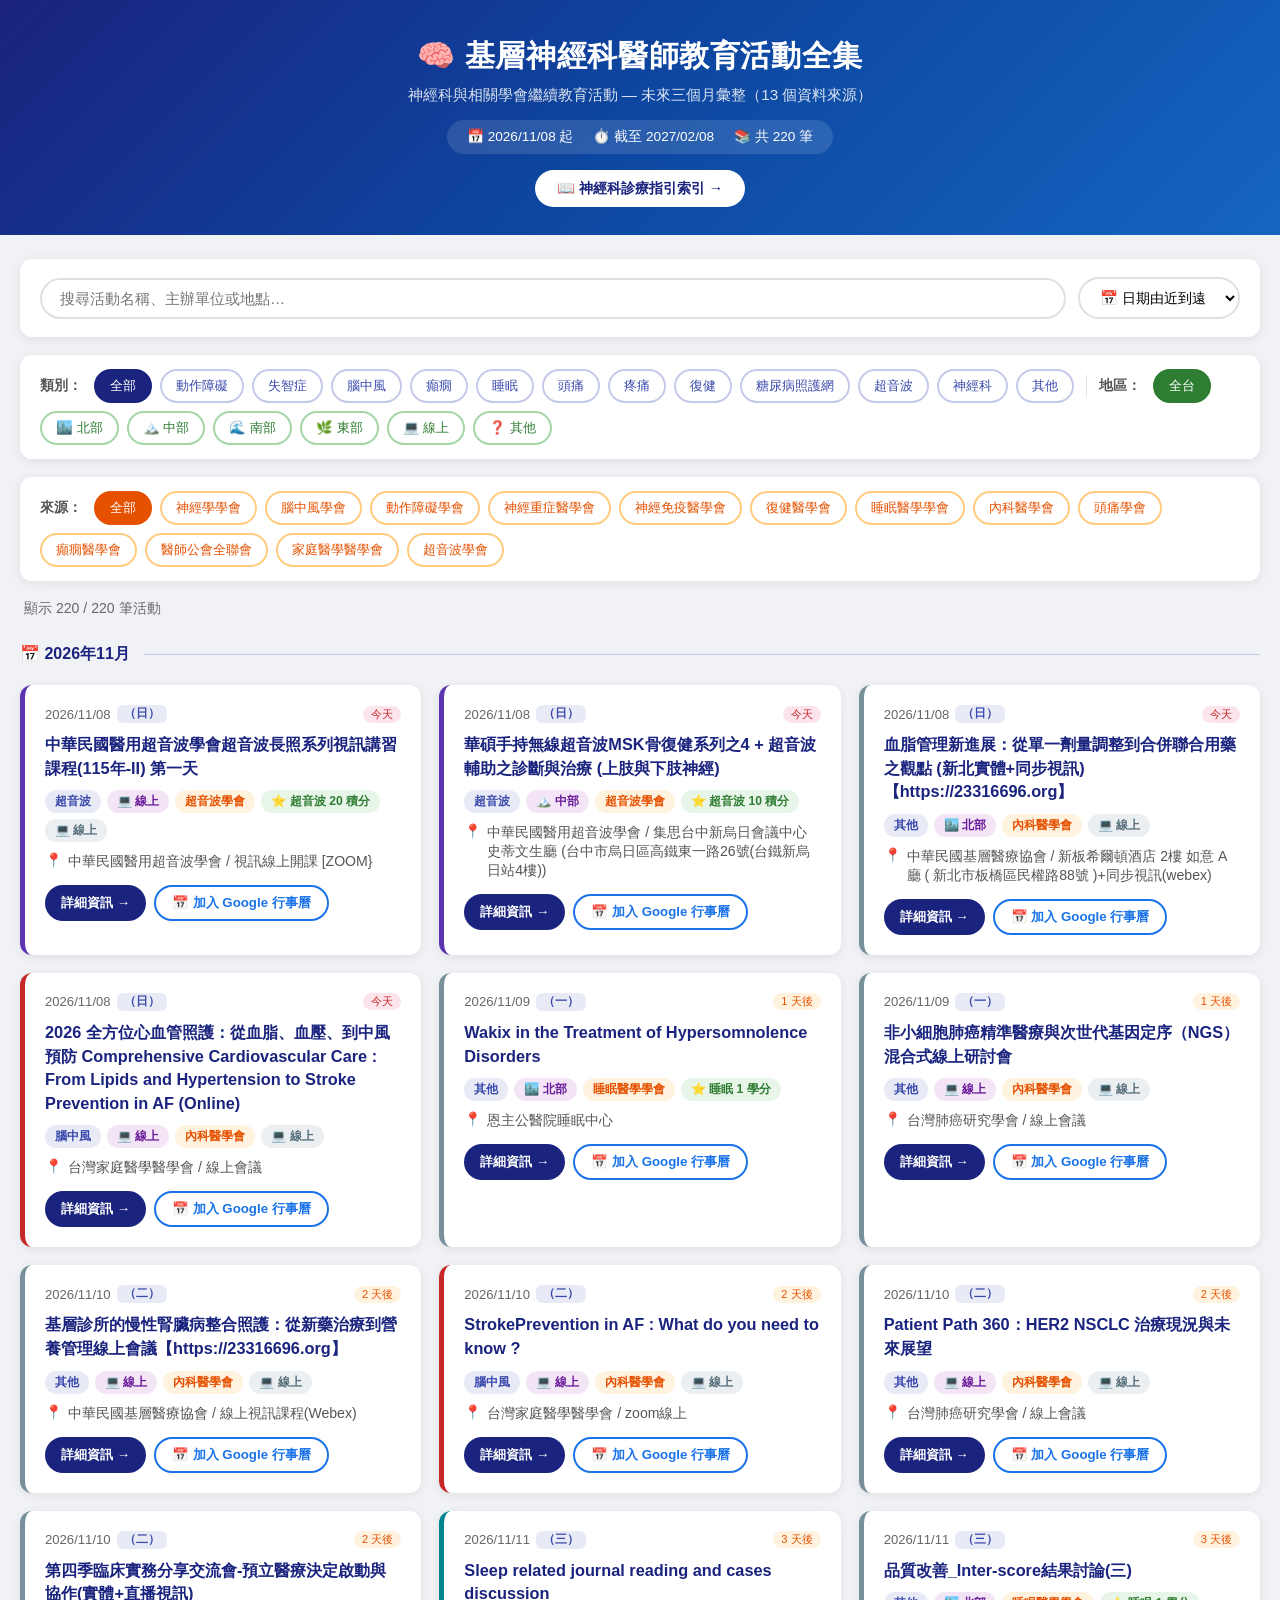
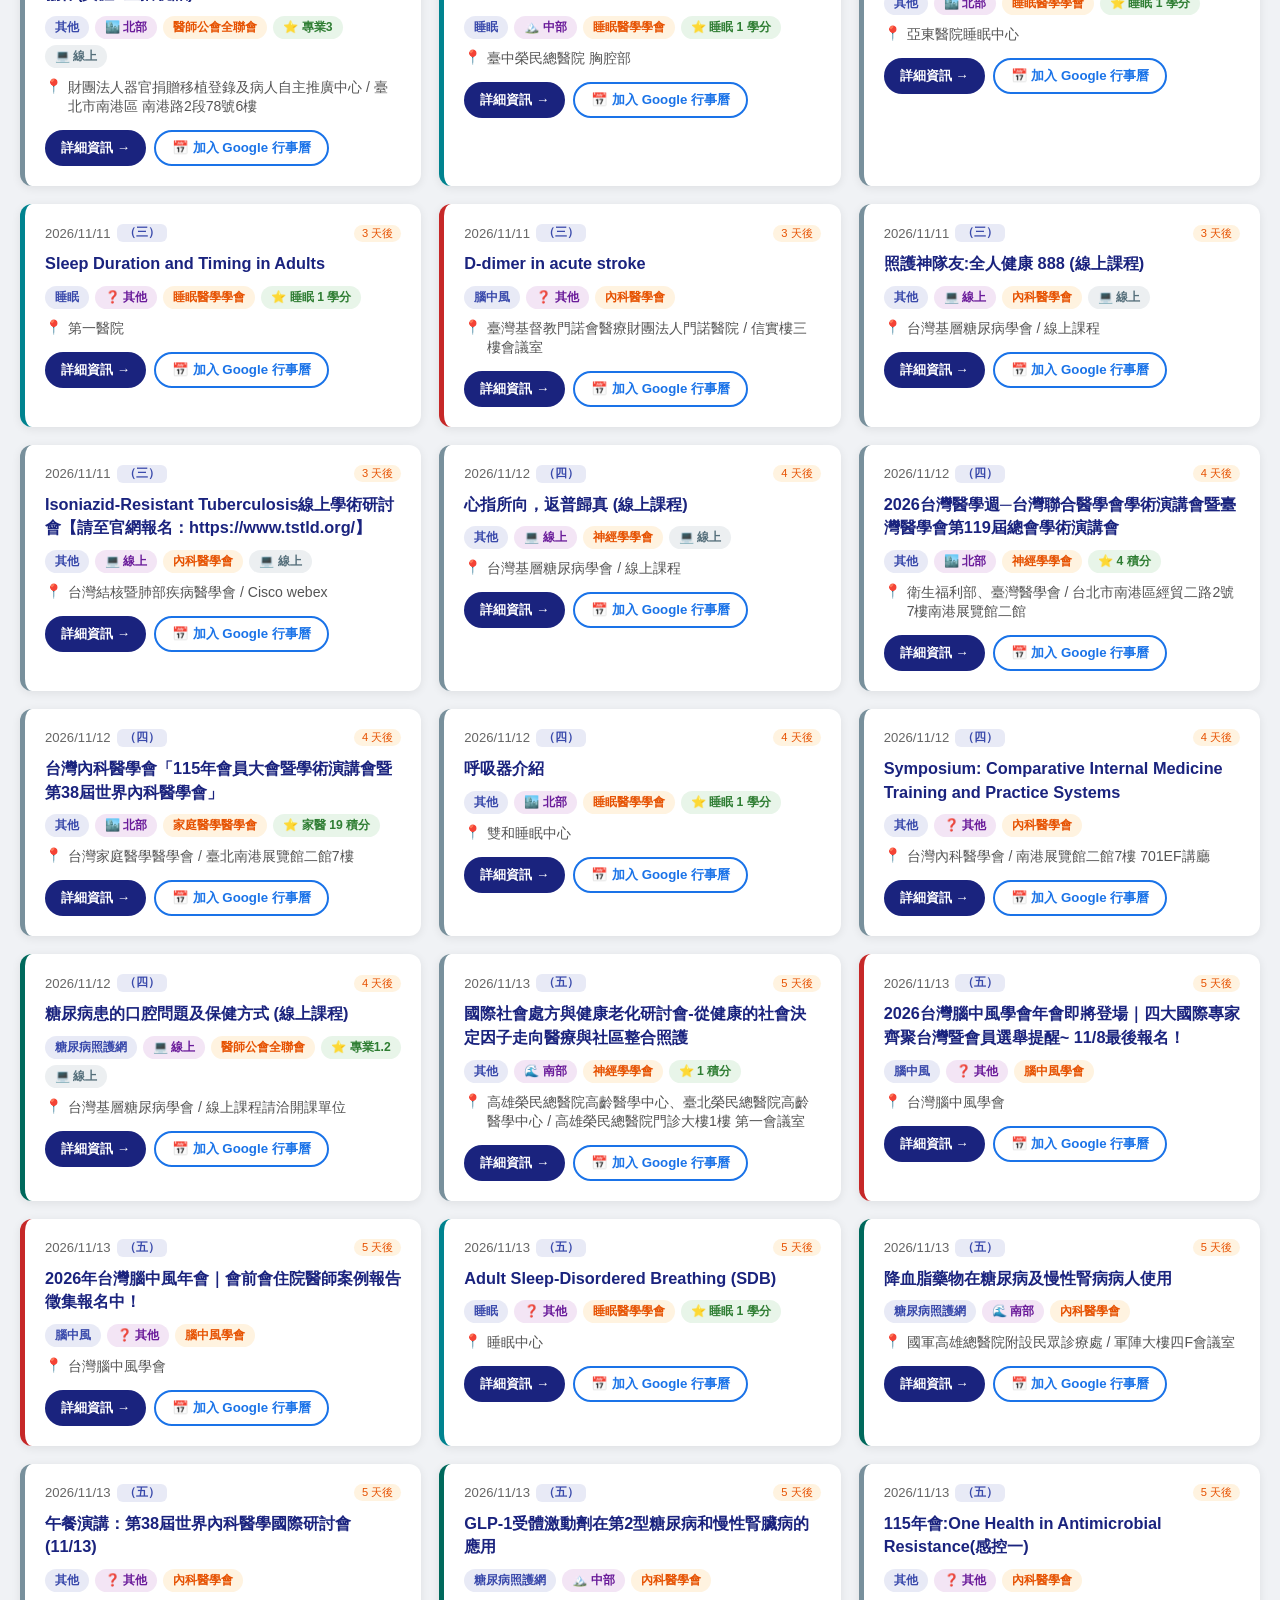
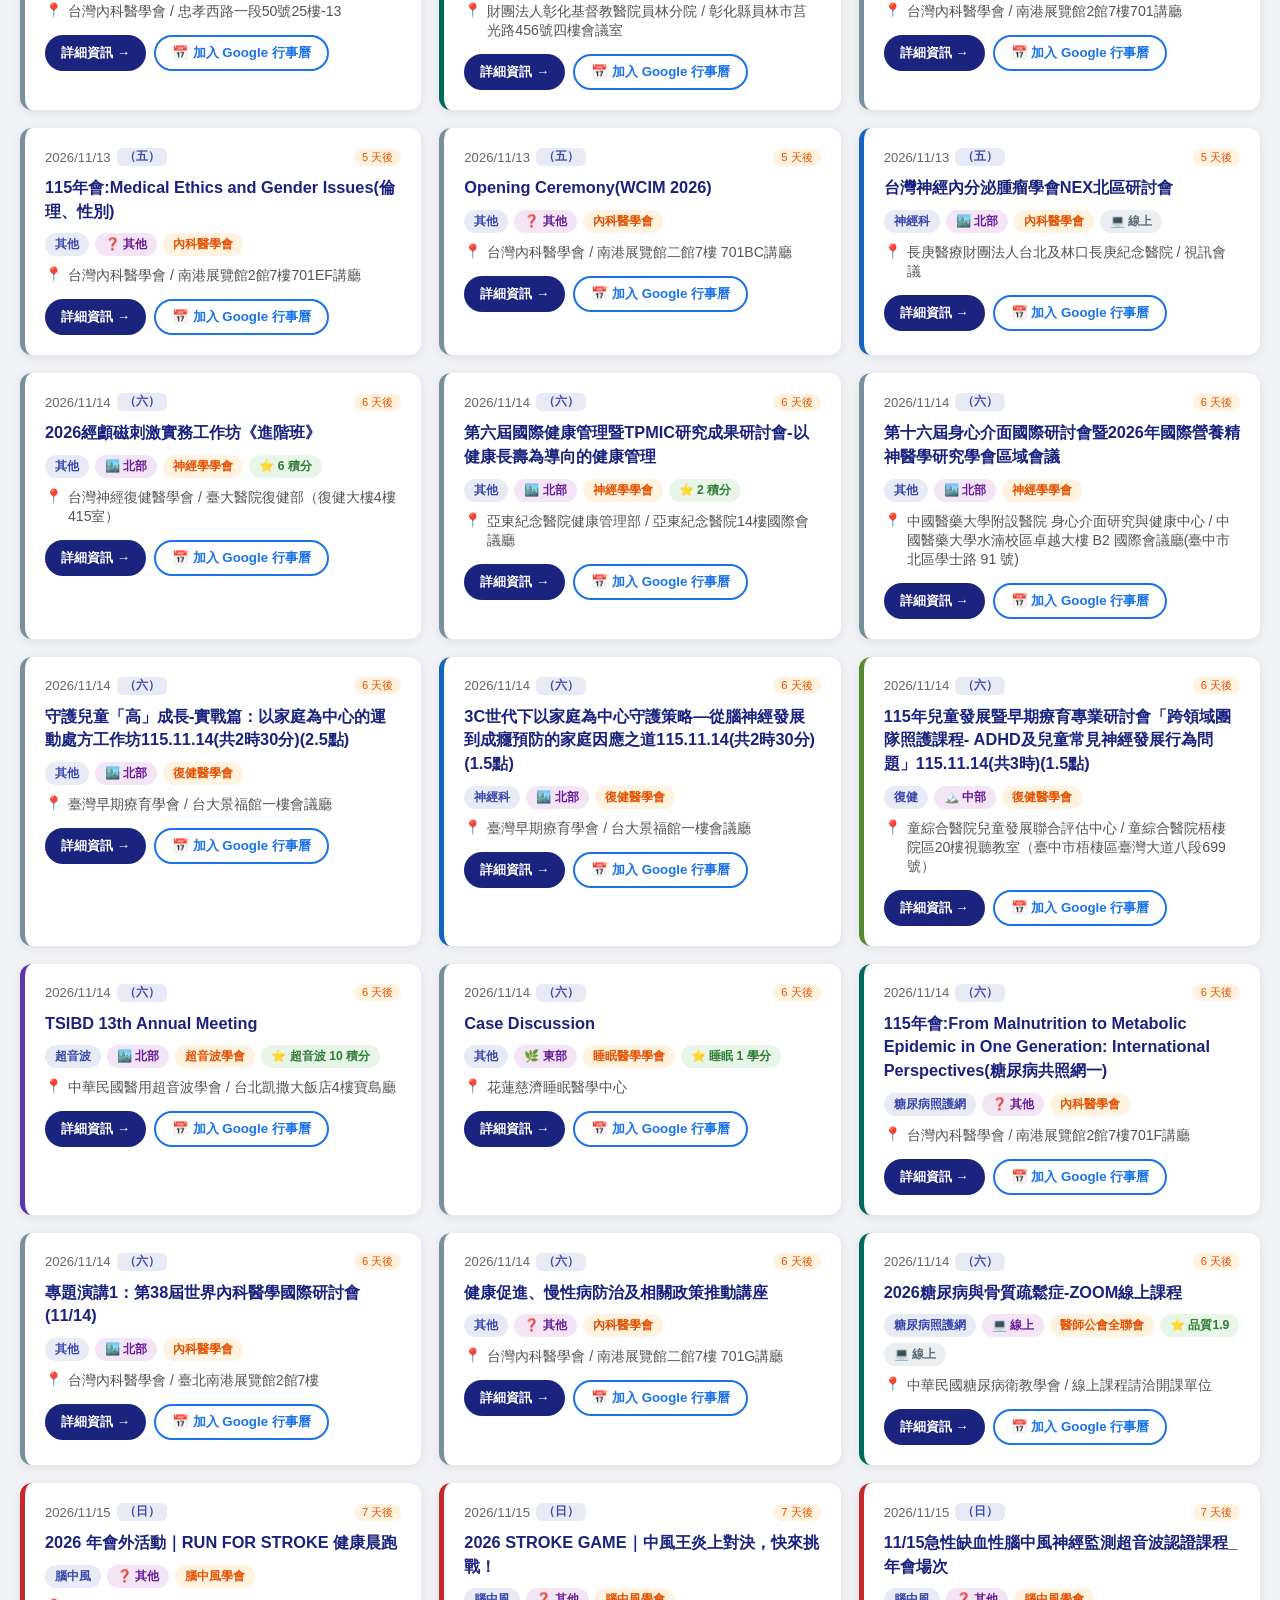
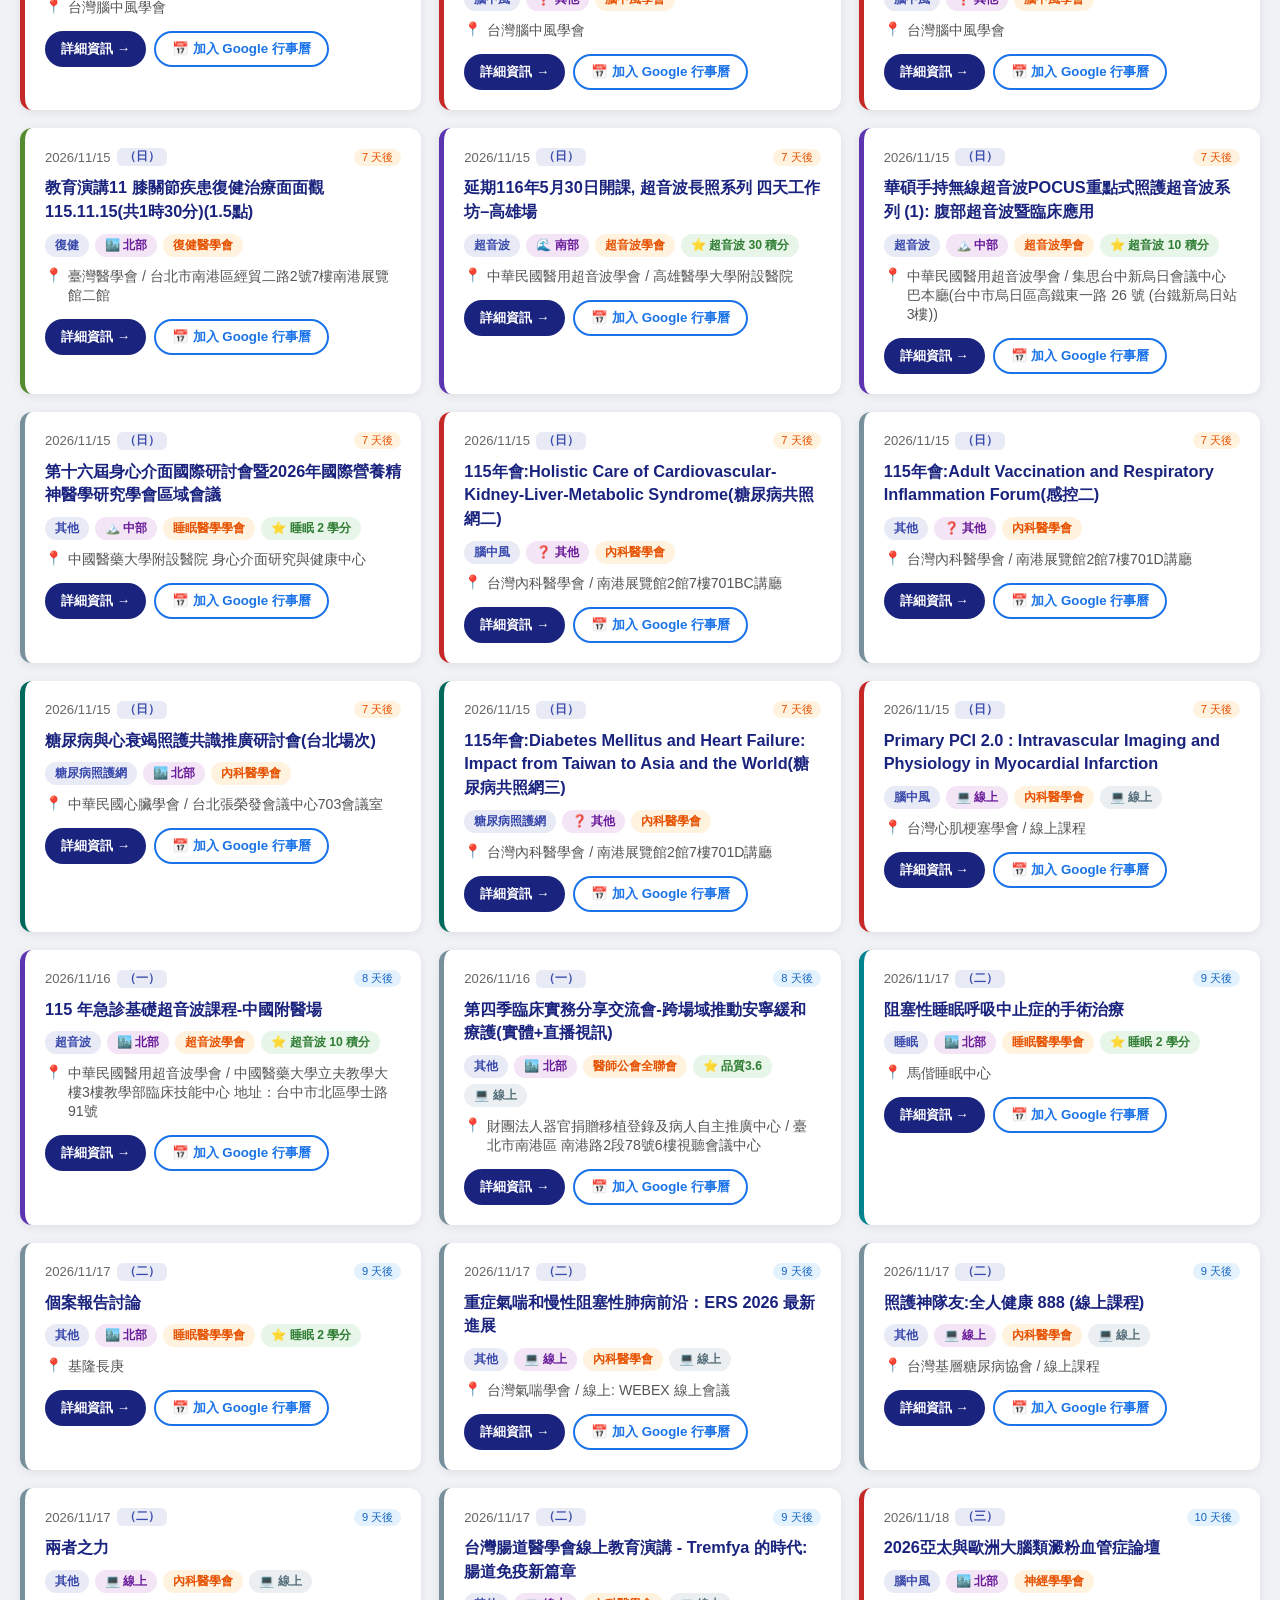
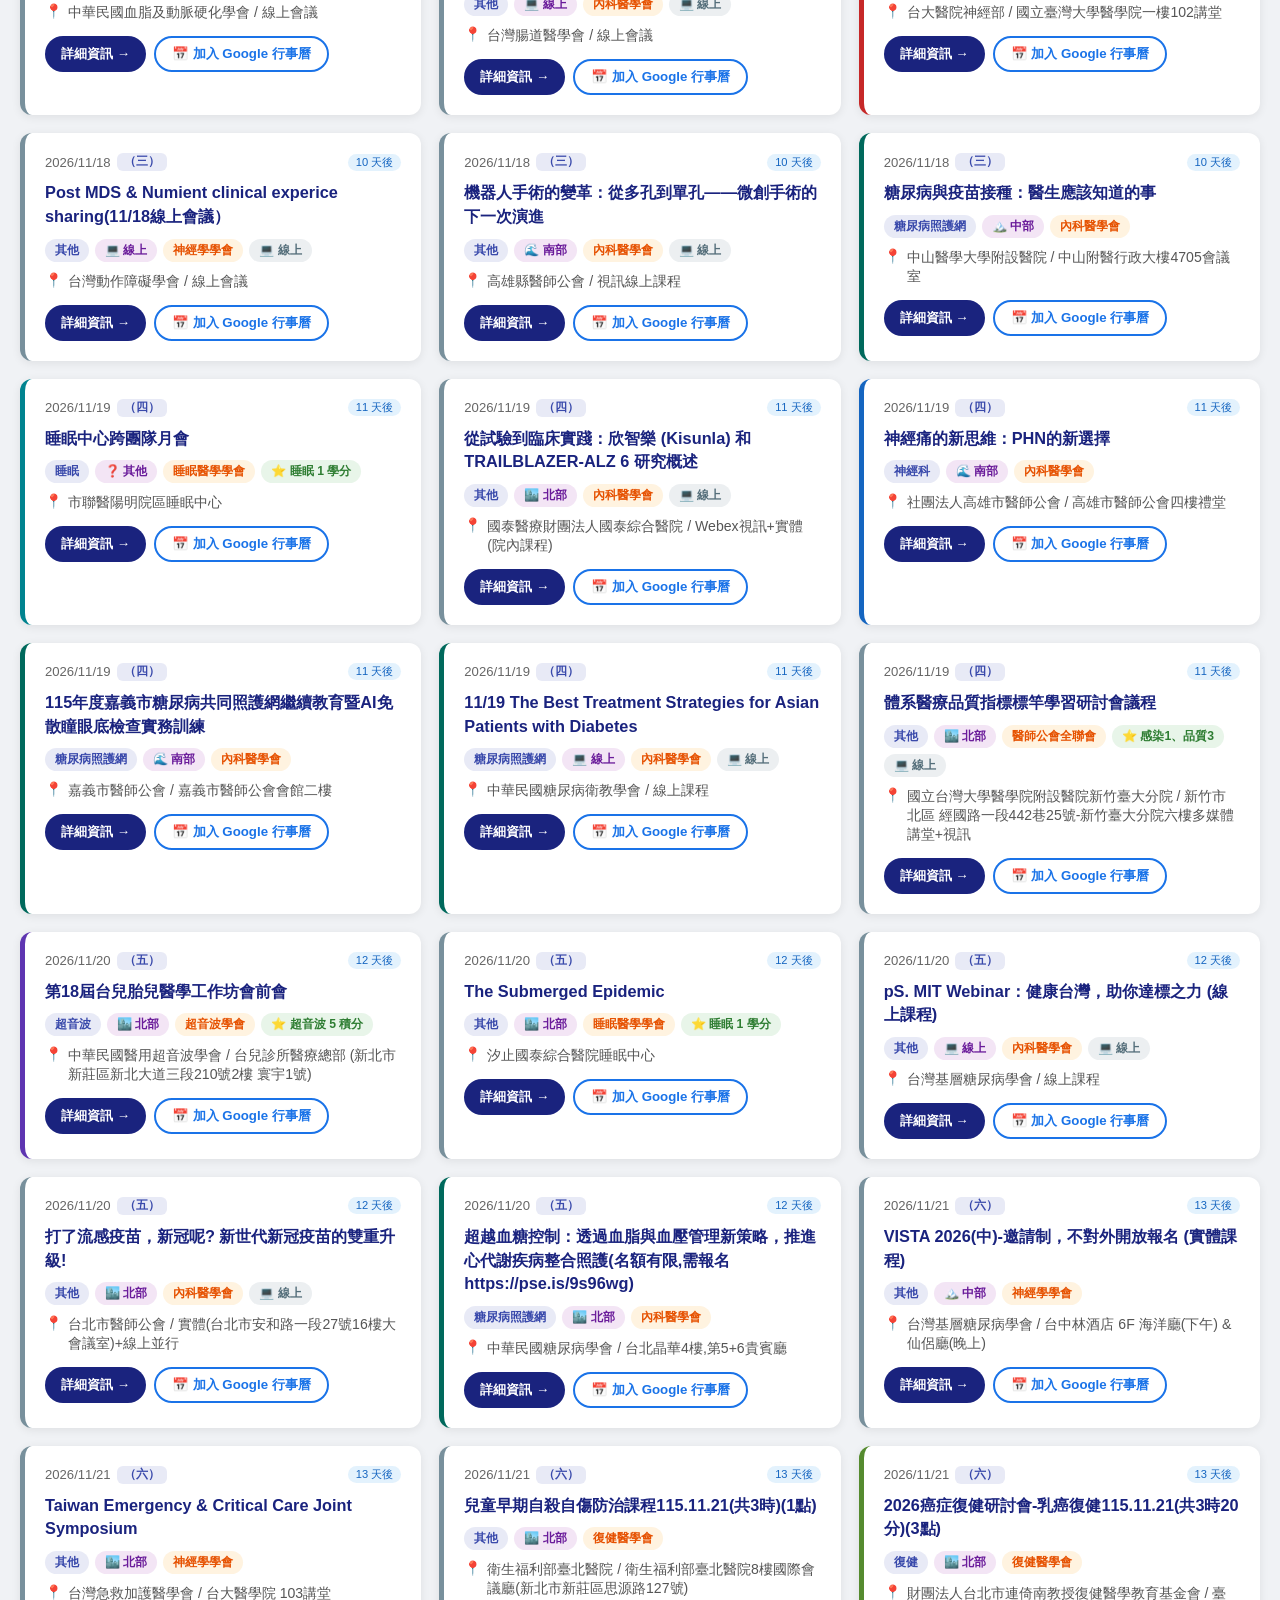
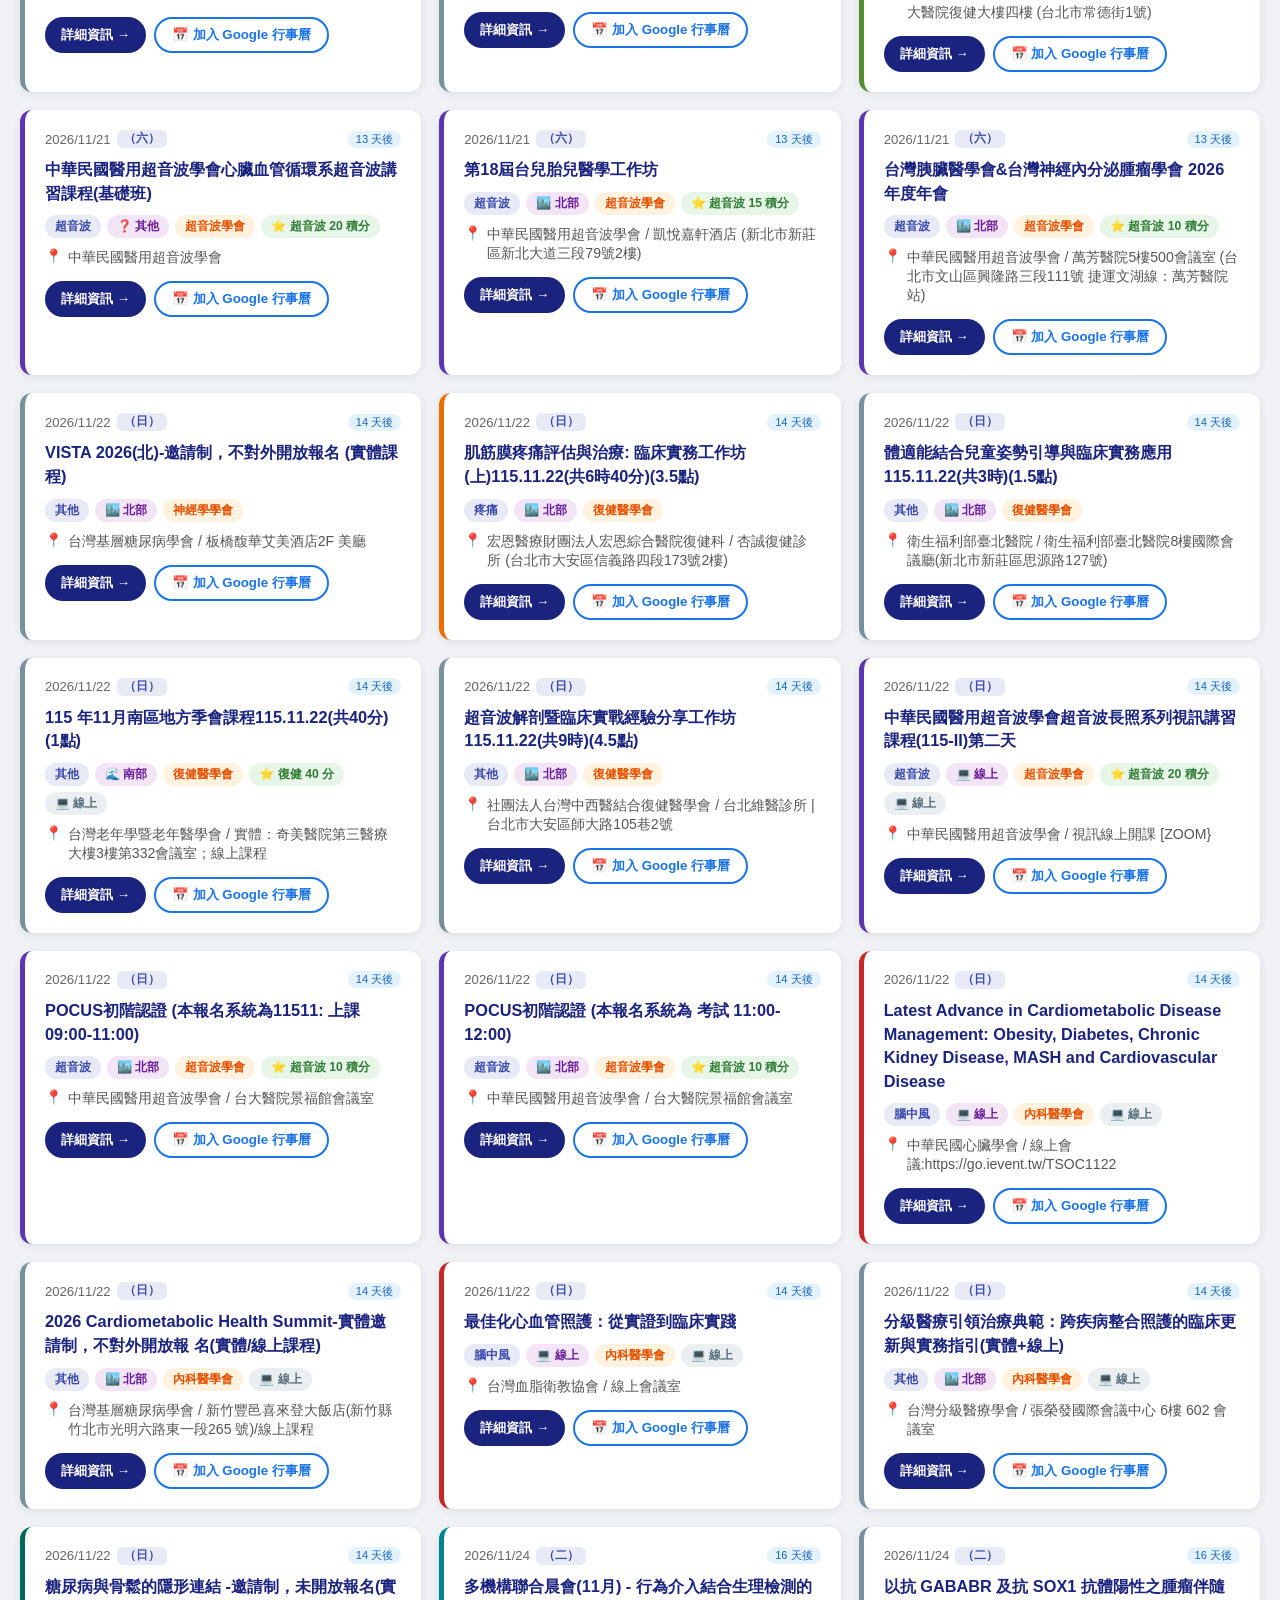
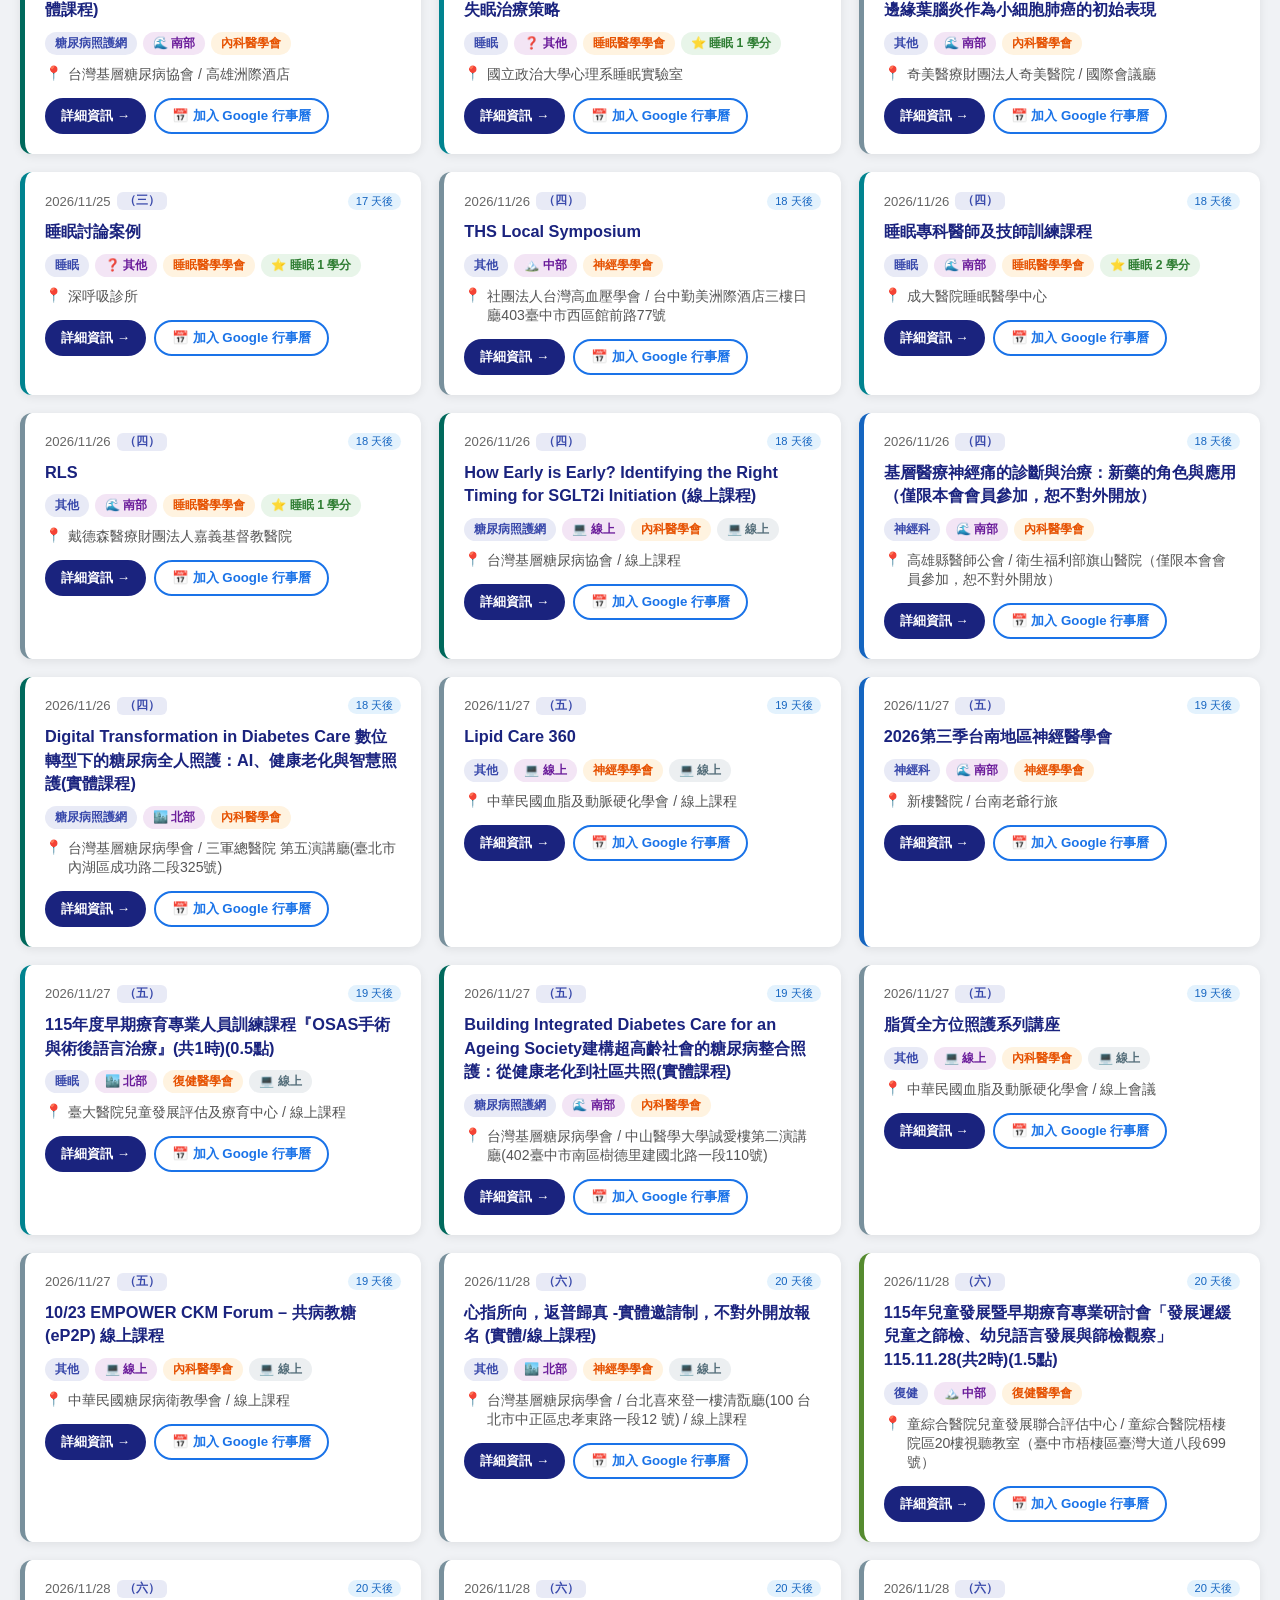
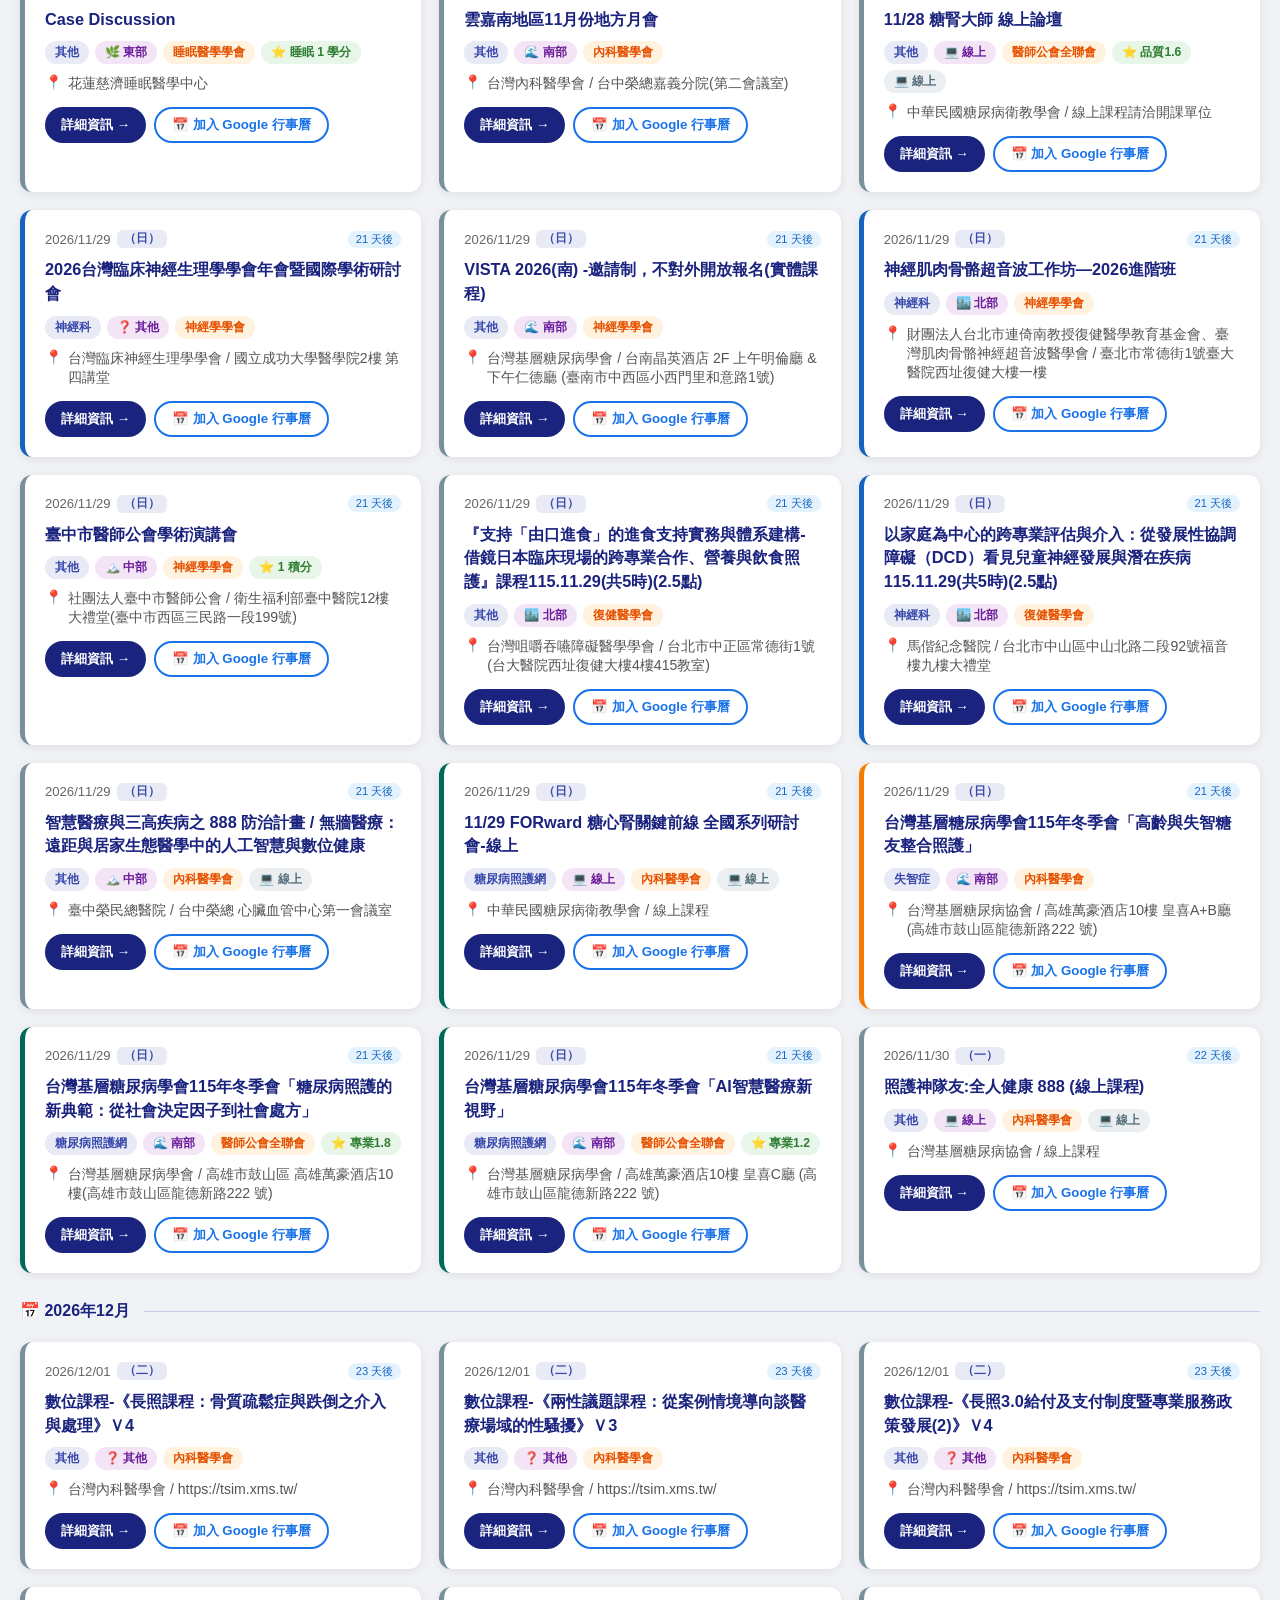
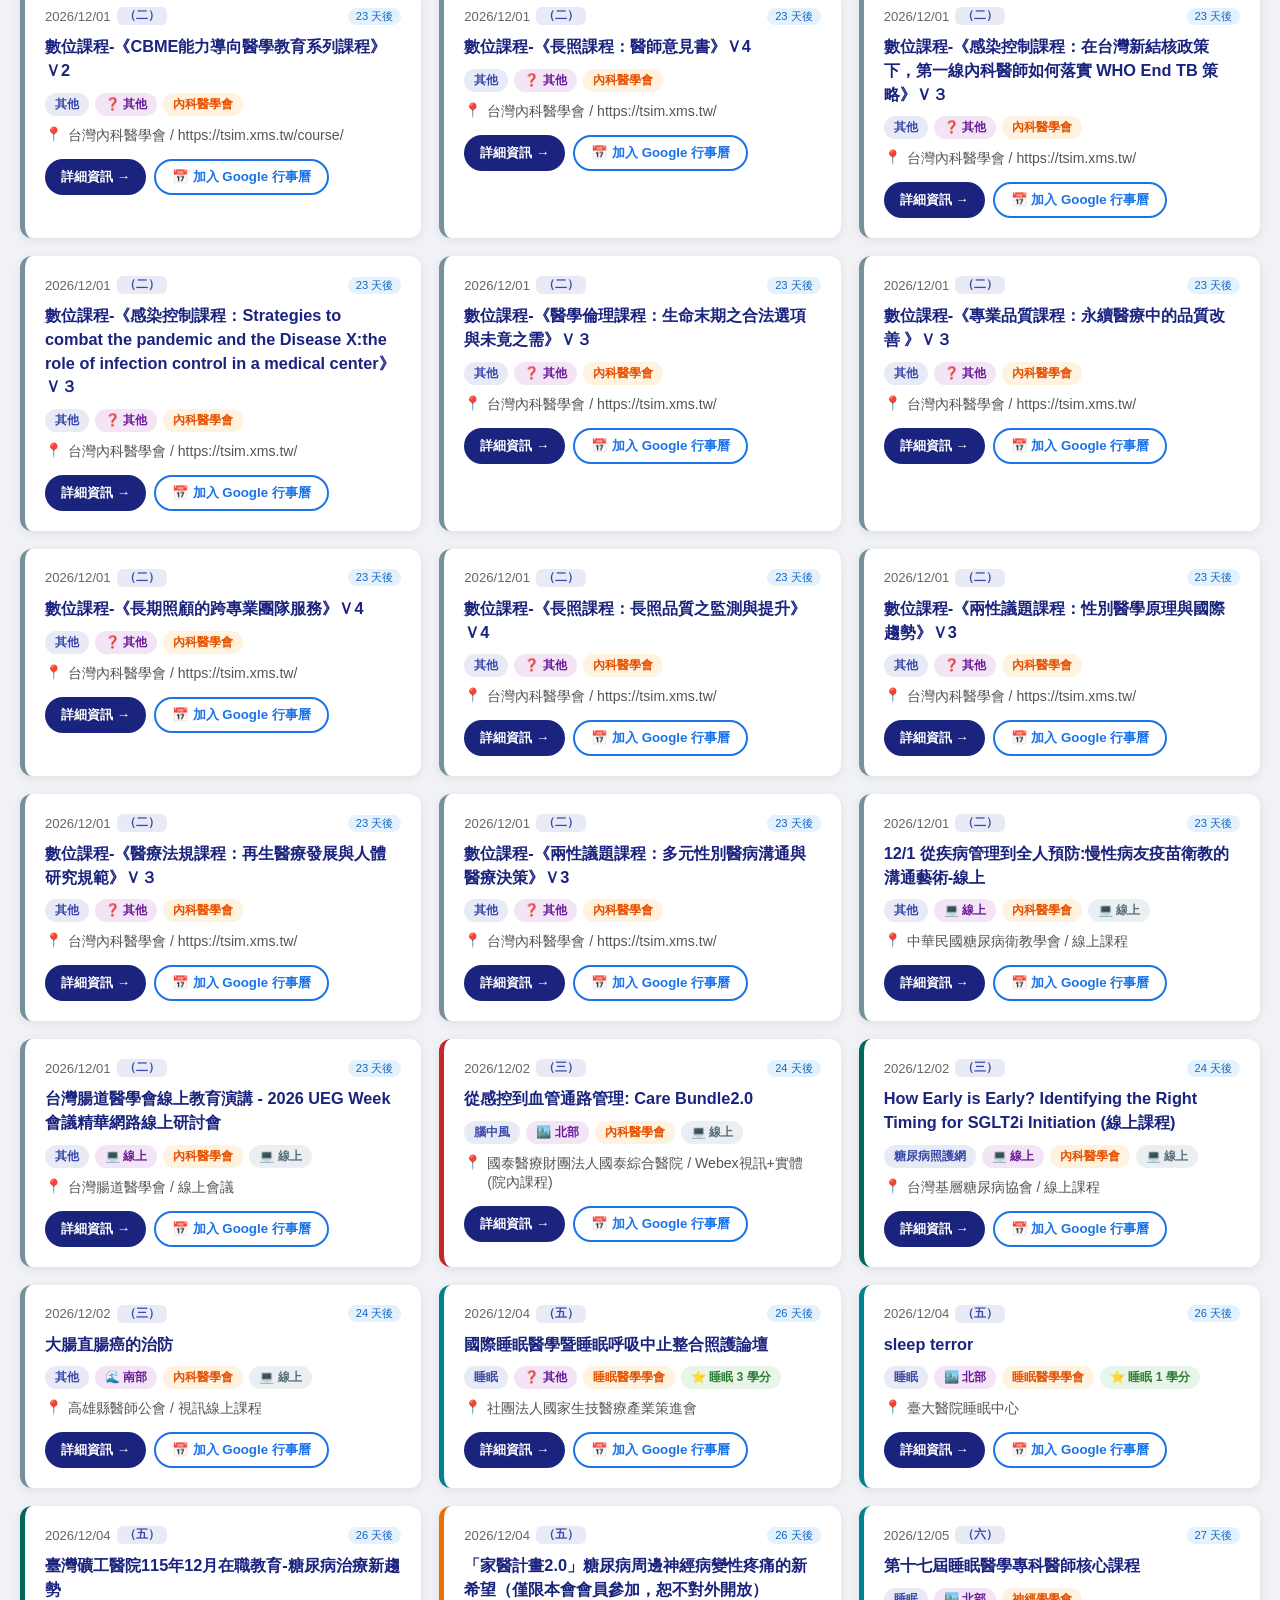
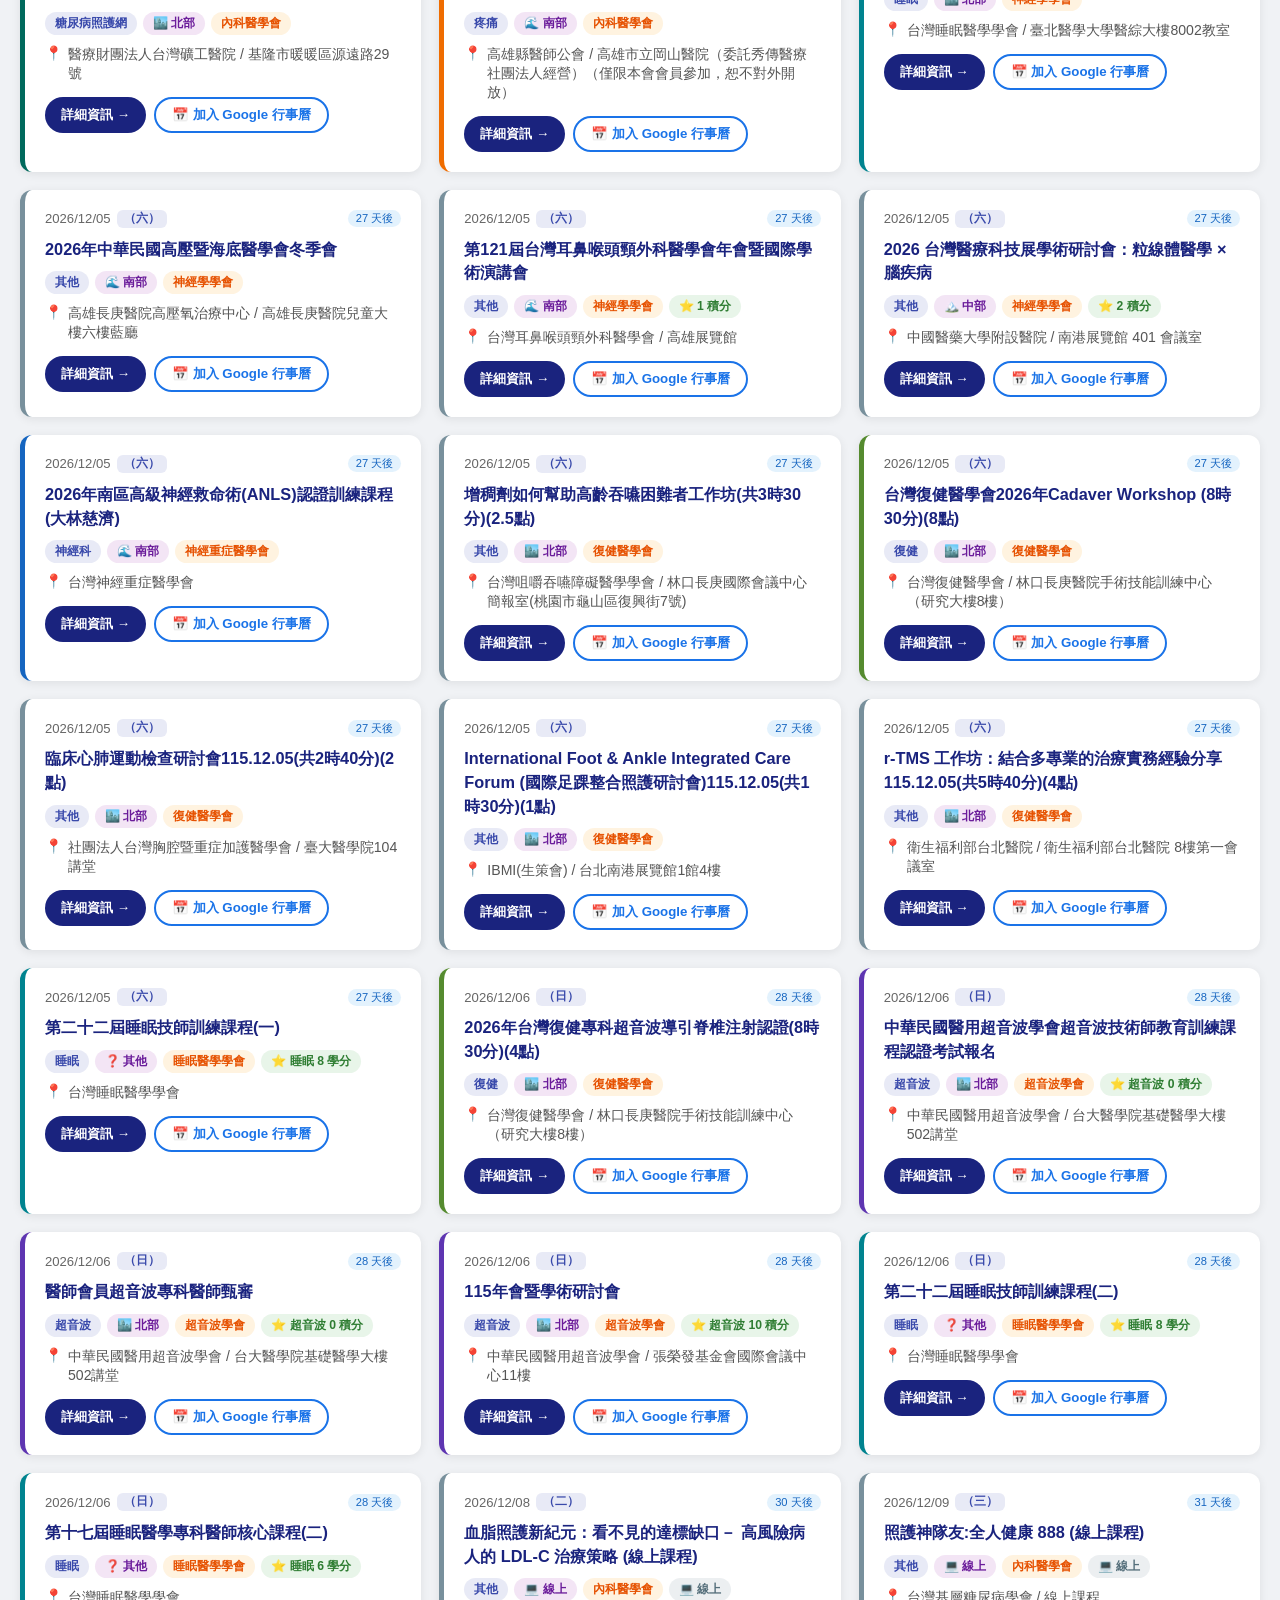
==== commit 854c20b4: "Auto-update: 神經學教育活動 2026/11/08" ====
--- a/index.html
+++ b/index.html
@@ -140,9 +140,9 @@
   <h1>🧠 基層神經科醫師教育活動全集</h1>
   <p>神經科與相關學會繼續教育活動 — 未來三個月彙整（13 個資料來源）</p>
   <div class="header-meta">
-    <span>📅 2026/11/01 起</span>
-    <span>⏱️ 截至 2027/02/01</span>
-    <span>📚 共 121 筆</span>
+    <span>📅 2026/11/08 起</span>
+    <span>⏱️ 截至 2027/02/08</span>
+    <span>📚 共 220 筆</span>
   </div>
   <div class="header-nav"><a href="guidelines.html">📖 神經科診療指引索引 →</a></div>
 </header>
@@ -193,48 +193,46 @@
   <div class="grid" id="grid"></div>
 
   <footer>
-    資料來源：神經學學會 25筆｜腦中風學會 16筆｜動作障礙學會 0筆｜神經重症醫學會 3筆｜神經免疫醫學會 0筆｜復健醫學會 65筆｜睡眠醫學學會 13筆｜內科醫學會 0筆｜頭痛學會 0筆｜癲癇醫學會 0筆｜醫師公會全聯會 18筆｜家庭醫學醫學會 2筆｜超音波學會 25筆<br>
-    更新於 2026/11/01｜每週日 15:00 自動更新｜地區依活動地點自動判讀，可能有誤，請以主辦單位公告為準
+    資料來源：神經學學會 27筆｜腦中風學會 17筆｜動作障礙學會 0筆｜神經重症醫學會 2筆｜神經免疫醫學會 0筆｜復健醫學會 35筆｜睡眠醫學學會 28筆｜內科醫學會 115筆｜頭痛學會 0筆｜癲癇醫學會 0筆｜醫師公會全聯會 14筆｜家庭醫學醫學會 2筆｜超音波學會 21筆<br>
+    更新於 2026/11/08｜每週日 15:00 自動更新｜地區依活動地點自動判讀，可能有誤，請以主辦單位公告為準
   </footer>
 </div>
 
 <script>
 const EVENTS = [
-  {date:"2026-11-01",title:"Management of Hyperlipidemia, Hypertension, and Neuropathic Pain (高雄)",location:"中華民國基層醫療協會 / 高雄林皇宮2樓柏悅廳 (高雄市鼓山區博愛二路99號)",credits:0,ctext:"",url:"https://www.neuro.org.tw/active/other_toApply_OK.asp?SID=3557",src:"neuro",cat:"pain",online:false,region:"south"},
-  {date:"2026-11-01",title:"台灣小兒神經醫學會第三十次教育演講會-兒童神經科疾病的最新進展與治療",location:"社團法人台灣小兒神經醫學會 / 中山醫學大學正心樓3樓0321教室",credits:6,ctext:"",url:"https://www.neuro.org.tw/active/other_toApply_OK.asp?SID=3533",src:"neuro",cat:"neuro",online:false,region:"central"},
-  {date:"2026-11-01",title:"疼痛擂台8：真實病人工作坊-全脊守護，從頸到骶115.11.01(共6時)(3點)",location:"台灣區域麻醉暨止痛醫學會 / 中山醫學大學附設醫院",credits:0,ctext:"",url:"https://www.pmr.org.tw/active_news/active_info.asp?/4549.html",src:"pmr",cat:"pain",online:false,region:"central"},
-  {date:"2026-11-01",title:"原住民族與多元族群文化安全與長照復能實務115.11.01(共6時)(3點)",location:"衛生福利部桃園醫院新屋分院復健科 / 衛生福利部桃園醫院新屋分院六樓第一會議室",credits:0,ctext:"",url:"https://www.pmr.org.tw/active_news/active_info.asp?/4548.html",src:"pmr",cat:"other",online:false,region:"north"},
-  {date:"2026-11-01",title:"2026/11/01 ISCD Body Composition Analysis Course (台中)115.11.01(共5時20分)(2.7點)",location:"中華民國骨質疏鬆症學會 / 光田醫院向上院區（台中市沙鹿區向上路7段127號B棟14樓1401會議室）",credits:0,ctext:"",url:"https://www.pmr.org.tw/active_news/active_info.asp?/4489.html",src:"pmr",cat:"other",online:false,region:"central"},
-  {date:"2026-11-01",title:"第八屆亞太醫用超音波新進展國際論壇 暨 中華民國醫用超音波學會42周年暨2026年年會",location:"中華民國醫用超音波學會 / 台北國際會議中心 TICC",credits:60,ctext:"超音波 60 積分",url:"https://www.sumroc.org.tw/index.php?action=activity_detail&id=2646",src:"sono",cat:"sono",online:false,region:"north"},
-  {date:"2026-11-01",title:"第14屆台灣國際母胎醫學學術研討會、2026海峽兩岸母胎醫學菁英論壇、2026第五屆國際婦產科超音波研討會",location:"中華民國醫用超音波學會 / 台大醫學院102 講堂 ( 台北市仁愛路一段1 號1 樓)",credits:10,ctext:"超音波 10 積分",url:"https://www.sumroc.org.tw/index.php?action=activity_detail&id=2962",src:"sono",cat:"sono",online:false,region:"north"},
-  {date:"2026-11-01",title:"POCUS 基礎入門｜居家醫療重點超音波掃描工作坊",location:"中華民國醫用超音波學會 / 集思北科大會議中心",credits:5,ctext:"超音波 5 積分",url:"https://www.sumroc.org.tw/index.php?action=activity_detail&id=2963",src:"sono",cat:"sono",online:false,region:"other"},
-  {date:"2026-11-01",title:"超音波導引腰椎與髖關節針刀工作坊",location:"中華民國醫用超音波學會 / 台北市內湖區民權東路六段15巷23號5樓 (博而美儒商學堂)",credits:10,ctext:"超音波 10 積分",url:"https://www.sumroc.org.tw/index.php?action=activity_detail&id=2939",src:"sono",cat:"sono",online:false,region:"north"},
-  {date:"2026-11-01",title:"2026台灣慢性阻塞性肺病學會與台灣氣喘學會聯合年會",location:"台灣慢性阻塞性肺病學會",credits:2.0,ctext:"睡眠 2 學分",url:"https://www.tssm.org.tw/learn_list.php",src:"tssm",cat:"other",online:false,region:"other"},
-  {date:"2026-11-01",title:"11/1 10月雙T論壇-糖尿病病人腸道健康 (ZOOM線上)",location:"中華民國糖尿病衛教學會 / 線上課程請洽開課單位",credits:0,ctext:"品質1.6",url:"https://www.tma.tw/credit/index_06.asp",src:"tma",cat:"dm",online:true,region:"online"},
-  {date:"2026-11-03",title:"糖尿病第一線治療新思維— SGLT2i心腎初級預防的最新實證 (線上課程)",location:"台灣基層糖尿病學會 / 線上課程請洽開課單位",credits:0,ctext:"專業1.2",url:"https://www.tma.tw/credit/index_06.asp",src:"tma",cat:"dm",online:true,region:"online"},
-  {date:"2026-11-04",title:"115年度人體試驗研究倫理課程(III)-線上直播課程",location:"國立陽明交通大學附設醫院 / 線上課程請洽開課單位",credits:0,ctext:"性別1.9",url:"https://www.tma.tw/credit/index_06.asp",src:"tma",cat:"other",online:true,region:"online"},
-  {date:"2026-11-05",title:"糖尿病血糖管理：從數據判讀到治療策略",location:"國泰醫療財團法人新竹國泰綜合醫院 / 新竹市東區 中華路二段678號",credits:0,ctext:"專業1.2",url:"https://www.tma.tw/credit/index_06.asp",src:"tma",cat:"dm",online:false,region:"north"},
-  {date:"2026-11-06",title:"第八屆台灣巴金森暨動作障礙疾病研討會(Taiwan International Congress of Parkinson’s Disease and Movement Disorders, TIC-PDMD)",location:"台灣動作障礙學會 / 台北國際會議中心",credits:15,ctext:"",url:"https://www.neuro.org.tw/active/other_toApply_OK.asp?SID=3526",src:"neuro",cat:"movement",online:false,region:"north"},
-  {date:"2026-11-07",title:"中華民國核醫學學會2026年會暨國際學術研討會",location:"中華民國核醫學學會 / 高雄榮民總醫院 國際會議中心",credits:1,ctext:"",url:"https://www.neuro.org.tw/active/other_toApply_OK.asp?SID=3553",src:"neuro",cat:"other",online:false,region:"south"},
-  {date:"2026-11-07",title:"2026年高級神經救命術ANLS 認證訓練課程(台北慈濟)",location:"台灣神經重症醫學會",credits:0,ctext:"",url:"https://www.tncs.org.tw/active/active_info.asp?/69.html",src:"tncs",cat:"neuro",online:false,region:"north"},
-  {date:"2026-11-07",title:"ASIA IDDSI CONFERENCE 2026: “IDDSI REALITIES” 115.11.07(共1時30分)(1點)",location:"台灣咀嚼吞嚥障礙醫學學會 / 台北市大安區新生南路三段30號(公務人力發展學院福華國際文教會館前瞻廳)",credits:0,ctext:"",url:"https://www.pmr.org.tw/active_news/active_info.asp?/4575.html",src:"pmr",cat:"other",online:false,region:"north"},
-  {date:"2026-11-07",title:"115年度早期療育專業人員訓練課程『自閉症類群障礙者擴大性溝通治療』(共3時)(1.5點)",location:"臺大醫院兒童發展評估及療育中心 / 臺北市中正區中山南路8號 B1講堂",credits:0,ctext:"",url:"https://www.pmr.org.tw/active_news/active_info.asp?/4558.html",src:"pmr",cat:"rehab",online:false,region:"north"},
-  {date:"2026-11-07",title:"2026長庚運動醫學第七屆年度學術研討會115.11.07(共4時50分)(3點)",location:"林口長庚紀念醫院 / 林口長庚紀念醫院 復健大樓一樓 第一會議廳",credits:0,ctext:"",url:"https://www.pmr.org.tw/active_news/active_info.asp?/4553.html",src:"pmr",cat:"other",online:false,region:"north"},
-  {date:"2026-11-07",title:"115.11.07臨床下肢生物力學培訓課程(共6時30分)、115.11.08臨床下肢生物力學培訓課程(共6時30分)(6.5/3點)",location:"台灣臨床下肢生物力學國際學會 / 台中福華大飯店 CR501",credits:0,ctext:"",url:"https://www.pmr.org.tw/active_news/active_info.asp?/4515.html",src:"pmr",cat:"other",online:false,region:"central"},
-  {date:"2026-11-07",title:"T2D Forward 糖進羅浮 台南區",location:"台灣家庭醫學醫學會 / 台南香格里拉",credits:3.0,ctext:"家醫 3 積分",url:"http://www.tafm.org.tw/ehc-tafm/s/w/edu/scheduleInfo1/schedule/8b4e11e99d554edea1f0f1a47d5a2707",src:"tafm",cat:"other",online:false,region:"south"},
-  {date:"2026-11-08",title:"家醫工作坊－高雄場",location:"台灣家庭醫學醫學會 / 高雄萬豪8F Ballroom E廳",credits:2.0,ctext:"家醫 2 積分",url:"http://www.tafm.org.tw/ehc-tafm/s/w/edu/scheduleInfo1/schedule/40a545dd1d2844378235748be70bd24a",src:"tafm",cat:"other",online:false,region:"south"},
   {date:"2026-11-08",title:"中華民國醫用超音波學會超音波長照系列視訊講習課程(115年-II) 第一天",location:"中華民國醫用超音波學會 / 視訊線上開課 [ZOOM}",credits:20,ctext:"超音波 20 積分",url:"https://www.sumroc.org.tw/index.php?action=activity_detail&id=2967",src:"sono",cat:"sono",online:true,region:"online"},
   {date:"2026-11-08",title:"華碩手持無線超音波MSK骨復健系列之4 + 超音波輔助之診斷與治療 (上肢與下肢神經)",location:"中華民國醫用超音波學會 / 集思台中新烏日會議中心 史蒂文生廳 (台中市烏日區高鐵東一路26號(台鐵新烏日站4樓))",credits:10,ctext:"超音波 10 積分",url:"https://www.sumroc.org.tw/index.php?action=activity_detail&id=2855",src:"sono",cat:"sono",online:false,region:"central"},
+  {date:"2026-11-08",title:"血脂管理新進展：從單一劑量調整到合併聯合用藥之觀點 (新北實體+同步視訊)【https://23316696.org】",location:"中華民國基層醫療協會 / 新板希爾頓酒店 2樓 如意 A廳 ( 新北市板橋區民權路88號 )+同步視訊(webex)",credits:0,ctext:"",url:"https://www.tsim.org.tw/ehc-tsim/s/w/edu/scheduleInfo1/schedule/a0b170c3bfcc4954a7cba6a9379a56f1",src:"tsim",cat:"other",online:true,region:"north"},
+  {date:"2026-11-08",title:"2026 全方位心血管照護：從血脂、血壓、到中風預防 Comprehensive Cardiovascular Care : From Lipids and Hypertension to Stroke Prevention in AF (Online)",location:"台灣家庭醫學醫學會 / 線上會議",credits:0,ctext:"",url:"https://www.tsim.org.tw/ehc-tsim/s/w/edu/scheduleInfo1/schedule/9694aef482504a53afe818f3efa6eb2d",src:"tsim",cat:"stroke",online:true,region:"online"},
   {date:"2026-11-09",title:"Wakix in the Treatment of Hypersomnolence Disorders",location:"恩主公醫院睡眠中心",credits:1.0,ctext:"睡眠 1 學分",url:"https://www.tssm.org.tw/learn_list.php",src:"tssm",cat:"other",online:false,region:"north"},
+  {date:"2026-11-09",title:"非小細胞肺癌精準醫療與次世代基因定序（NGS）混合式線上研討會",location:"台灣肺癌研究學會 / 線上會議",credits:0,ctext:"",url:"https://www.tsim.org.tw/ehc-tsim/s/w/edu/scheduleInfo1/schedule/eb1f74a801144b14b483e0475fe5f397",src:"tsim",cat:"other",online:true,region:"online"},
+  {date:"2026-11-10",title:"基層診所的慢性腎臟病整合照護：從新藥治療到營養管理線上會議【https://23316696.org】",location:"中華民國基層醫療協會 / 線上視訊課程(Webex)",credits:0,ctext:"",url:"https://www.tsim.org.tw/ehc-tsim/s/w/edu/scheduleInfo1/schedule/395006ad4553457aab2a63d080c4c632",src:"tsim",cat:"other",online:true,region:"online"},
+  {date:"2026-11-10",title:"StrokePrevention in AF : What do you need to know ?",location:"台灣家庭醫學醫學會 / zoom線上",credits:0,ctext:"",url:"https://www.tsim.org.tw/ehc-tsim/s/w/edu/scheduleInfo1/schedule/75624c09d24e40fa9913921dcdda5aef",src:"tsim",cat:"stroke",online:true,region:"online"},
+  {date:"2026-11-10",title:"Patient Path 360：HER2 NSCLC 治療現況與未來展望",location:"台灣肺癌研究學會 / 線上會議",credits:0,ctext:"",url:"https://www.tsim.org.tw/ehc-tsim/s/w/edu/scheduleInfo1/schedule/2a36c150121547b5ab351c448dfde758",src:"tsim",cat:"other",online:true,region:"online"},
   {date:"2026-11-10",title:"第四季臨床實務分享交流會-預立醫療決定啟動與協作(實體+直播視訊)",location:"財團法人器官捐贈移植登錄及病人自主推廣中心 / 臺北市南港區 南港路2段78號6樓",credits:0,ctext:"專業3",url:"https://www.tma.tw/credit/index_06.asp",src:"tma",cat:"other",online:true,region:"north"},
   {date:"2026-11-11",title:"Sleep related journal reading and cases discussion",location:"臺中榮民總醫院 胸腔部",credits:1.0,ctext:"睡眠 1 學分",url:"https://www.tssm.org.tw/learn_list.php",src:"tssm",cat:"sleep",online:false,region:"central"},
+  {date:"2026-11-11",title:"品質改善_Inter-score結果討論(三)",location:"亞東醫院睡眠中心",credits:1.0,ctext:"睡眠 1 學分",url:"https://www.tssm.org.tw/learn_list.php",src:"tssm",cat:"other",online:false,region:"north"},
+  {date:"2026-11-11",title:"Sleep Duration and Timing in Adults",location:"第一醫院",credits:1.0,ctext:"睡眠 1 學分",url:"https://www.tssm.org.tw/learn_list.php",src:"tssm",cat:"sleep",online:false,region:"other"},
+  {date:"2026-11-11",title:"D-dimer in acute stroke",location:"臺灣基督教門諾會醫療財團法人門諾醫院 / 信實樓三樓會議室",credits:0,ctext:"",url:"https://www.tsim.org.tw/ehc-tsim/s/w/edu/scheduleInfo1/schedule/462063996b574885be78d8b182a13a04",src:"tsim",cat:"stroke",online:false,region:"other"},
+  {date:"2026-11-11",title:"照護神隊友:全人健康 888 (線上課程)",location:"台灣基層糖尿病學會 / 線上課程",credits:0,ctext:"",url:"https://www.tsim.org.tw/ehc-tsim/s/w/edu/scheduleInfo1/schedule/e285319303794600b77a5218c1606615",src:"tsim",cat:"other",online:true,region:"online"},
+  {date:"2026-11-11",title:"Isoniazid-Resistant Tuberculosis線上學術研討會【請至官網報名：https://www.tstld.org/】",location:"台灣結核暨肺部疾病醫學會 / Cisco webex",credits:0,ctext:"",url:"https://www.tsim.org.tw/ehc-tsim/s/w/edu/scheduleInfo1/schedule/70c537c2d35f4366a4b78ccd73bc927f",src:"tsim",cat:"other",online:true,region:"online"},
   {date:"2026-11-12",title:"心指所向，返普歸真 (線上課程)",location:"台灣基層糖尿病學會 / 線上課程",credits:0,ctext:"",url:"https://www.neuro.org.tw/active/other_toApply_OK.asp?SID=3551",src:"neuro",cat:"other",online:true,region:"online"},
   {date:"2026-11-12",title:"2026台灣醫學週─台灣聯合醫學會學術演講會暨臺灣醫學會第119屆總會學術演講會",location:"衛生福利部、臺灣醫學會 / 台北市南港區經貿二路2號7樓南港展覽館二館",credits:4,ctext:"",url:"https://www.neuro.org.tw/active/other_toApply_OK.asp?SID=3544",src:"neuro",cat:"other",online:false,region:"north"},
+  {date:"2026-11-12",title:"台灣內科醫學會「115年會員大會暨學術演講會暨第38屆世界內科醫學會」",location:"台灣家庭醫學醫學會 / 臺北南港展覽館二館7樓",credits:19.0,ctext:"家醫 19 積分",url:"http://www.tafm.org.tw/ehc-tafm/s/w/edu/scheduleInfo1/schedule/7e68f050c71c4b66853ed7dc58ae5968",src:"tafm",cat:"other",online:false,region:"north"},
   {date:"2026-11-12",title:"呼吸器介紹",location:"雙和睡眠中心",credits:1.0,ctext:"睡眠 1 學分",url:"https://www.tssm.org.tw/learn_list.php",src:"tssm",cat:"other",online:false,region:"north"},
+  {date:"2026-11-12",title:"Symposium: Comparative Internal Medicine Training and Practice Systems",location:"台灣內科醫學會 / 南港展覽館二館7樓 701EF講廳",credits:0,ctext:"",url:"https://www.tsim.org.tw/ehc-tsim/s/w/edu/scheduleInfo1/schedule/655d9661b36248e0969d88373b25be8d",src:"tsim",cat:"other",online:false,region:"other"},
   {date:"2026-11-12",title:"糖尿病患的口腔問題及保健方式 (線上課程)",location:"台灣基層糖尿病學會 / 線上課程請洽開課單位",credits:0,ctext:"專業1.2",url:"https://www.tma.tw/credit/index_06.asp",src:"tma",cat:"dm",online:true,region:"online"},
   {date:"2026-11-13",title:"國際社會處方與健康老化研討會-從健康的社會決定因子走向醫療與社區整合照護",location:"高雄榮民總醫院高齡醫學中心、臺北榮民總醫院高齡醫學中心 / 高雄榮民總醫院門診大樓1樓 第一會議室",credits:1,ctext:"",url:"https://www.neuro.org.tw/active/other_toApply_OK.asp?SID=3556",src:"neuro",cat:"other",online:false,region:"south"},
+  {date:"2026-11-13",title:"2026台灣腦中風學會年會即將登場｜四大國際專家齊聚台灣暨會員選舉提醒~ 11/8最後報名！",location:"台灣腦中風學會",credits:0,ctext:"",url:"http://www.stroke.org.tw/news/knowledge_info.asp?/396.html",src:"stroke",cat:"stroke",online:false,region:"other"},
   {date:"2026-11-13",title:"2026年台灣腦中風年會｜會前會住院醫師案例報告徵集報名中！",location:"台灣腦中風學會",credits:0,ctext:"",url:"http://www.stroke.org.tw/news/knowledge_info.asp?/389.html",src:"stroke",cat:"stroke",online:false,region:"other"},
   {date:"2026-11-13",title:"Adult Sleep-Disordered Breathing (SDB)",location:"睡眠中心",credits:1.0,ctext:"睡眠 1 學分",url:"https://www.tssm.org.tw/learn_list.php",src:"tssm",cat:"sleep",online:false,region:"other"},
+  {date:"2026-11-13",title:"降血脂藥物在糖尿病及慢性腎病病人使用",location:"國軍高雄總醫院附設民眾診療處 / 軍陣大樓四F會議室",credits:0,ctext:"",url:"https://www.tsim.org.tw/ehc-tsim/s/w/edu/scheduleInfo1/schedule/39179bc9147e4eb692bda2ff21406a3d",src:"tsim",cat:"dm",online:false,region:"south"},
+  {date:"2026-11-13",title:"午餐演講：第38屆世界內科醫學國際研討會(11/13)",location:"台灣內科醫學會 / 忠孝西路一段50號25樓-13",credits:0,ctext:"",url:"https://www.tsim.org.tw/ehc-tsim/s/w/edu/scheduleInfo1/schedule/32526181c43d4b769169fce196675444",src:"tsim",cat:"other",online:false,region:"other"},
+  {date:"2026-11-13",title:"GLP-1受體激動劑在第2型糖尿病和慢性腎臟病的應用",location:"財團法人彰化基督教醫院員林分院 / 彰化縣員林市莒光路456號四樓會議室",credits:0,ctext:"",url:"https://www.tsim.org.tw/ehc-tsim/s/w/edu/scheduleInfo1/schedule/45223393cab647b89083d5b34dedc775",src:"tsim",cat:"dm",online:false,region:"central"},
+  {date:"2026-11-13",title:"115年會:One Health in Antimicrobial Resistance(感控一)",location:"台灣內科醫學會 / 南港展覽館2館7樓701講廳",credits:0,ctext:"",url:"https://www.tsim.org.tw/ehc-tsim/s/w/edu/scheduleInfo1/schedule/6b5a0f3cf2764126a5e7db9d0f703374",src:"tsim",cat:"other",online:false,region:"other"},
+  {date:"2026-11-13",title:"115年會:Medical Ethics and Gender Issues(倫理、性別)",location:"台灣內科醫學會 / 南港展覽館2館7樓701EF講廳",credits:0,ctext:"",url:"https://www.tsim.org.tw/ehc-tsim/s/w/edu/scheduleInfo1/schedule/41d3581057d94a269515f597d9d2081a",src:"tsim",cat:"other",online:false,region:"other"},
+  {date:"2026-11-13",title:"Opening Ceremony(WCIM 2026)",location:"台灣內科醫學會 / 南港展覽館二館7樓 701BC講廳",credits:0,ctext:"",url:"https://www.tsim.org.tw/ehc-tsim/s/w/edu/scheduleInfo1/schedule/eae464f25a044ff9b577ee2d9d1707df",src:"tsim",cat:"other",online:false,region:"other"},
+  {date:"2026-11-13",title:"台灣神經內分泌腫瘤學會NEX北區研討會",location:"長庚醫療財團法人台北及林口長庚紀念醫院 / 視訊會議",credits:0,ctext:"",url:"https://www.tsim.org.tw/ehc-tsim/s/w/edu/scheduleInfo1/schedule/6e5997d2e87942b2a8baa386763a6de4",src:"tsim",cat:"neuro",online:true,region:"north"},
   {date:"2026-11-14",title:"2026經顱磁刺激實務工作坊《進階班》",location:"台灣神經復健醫學會 / 臺大醫院復健部（復健大樓4樓 415室）",credits:6,ctext:"",url:"https://www.neuro.org.tw/active/other_toApply_OK.asp?SID=3549",src:"neuro",cat:"other",online:false,region:"north"},
   {date:"2026-11-14",title:"第六屆國際健康管理暨TPMIC研究成果研討會-以健康長壽為導向的健康管理",location:"亞東紀念醫院健康管理部 / 亞東紀念醫院14樓國際會議廳",credits:2,ctext:"",url:"https://www.neuro.org.tw/active/other_toApply_OK.asp?SID=3547",src:"neuro",cat:"other",online:false,region:"north"},
   {date:"2026-11-14",title:"第十六屆身心介面國際研討會暨2026年國際營養精神醫學研究學會區域會議",location:"中國醫藥大學附設醫院 身心介面研究與健康中心 / 中國醫藥大學水湳校區卓越大樓 B2 國際會議廳(臺中市北區學士路 91 號)",credits:0,ctext:"",url:"https://www.neuro.org.tw/active/other_toApply_OK.asp?SID=3540",src:"neuro",cat:"other",online:false,region:"north"},
@@ -242,29 +240,53 @@
   {date:"2026-11-14",title:"3C世代下以家庭為中心守護策略—從腦神經發展到成癮預防的家庭因應之道115.11.14(共2時30分)(1.5點)",location:"臺灣早期療育學會 / 台大景福館一樓會議廳",credits:0,ctext:"",url:"https://www.pmr.org.tw/active_news/active_info.asp?/4551.html",src:"pmr",cat:"neuro",online:false,region:"north"},
   {date:"2026-11-14",title:"115年兒童發展暨早期療育專業研討會「跨領域團隊照護課程- ADHD及兒童常見神經發展行為問題」115.11.14(共3時)(1.5點)",location:"童綜合醫院兒童發展聯合評估中心 / 童綜合醫院梧棲院區20樓視聽教室（臺中市梧棲區臺灣大道八段699號）",credits:0,ctext:"",url:"https://www.pmr.org.tw/active_news/active_info.asp?/4531.html",src:"pmr",cat:"rehab",online:false,region:"central"},
   {date:"2026-11-14",title:"TSIBD 13th Annual Meeting",location:"中華民國醫用超音波學會 / 台北凱撒大飯店4樓寶島廳",credits:10,ctext:"超音波 10 積分",url:"https://www.sumroc.org.tw/index.php?action=activity_detail&id=2960",src:"sono",cat:"sono",online:false,region:"north"},
+  {date:"2026-11-14",title:"Case Discussion",location:"花蓮慈濟睡眠醫學中心",credits:1.0,ctext:"睡眠 1 學分",url:"https://www.tssm.org.tw/learn_list.php",src:"tssm",cat:"other",online:false,region:"east"},
+  {date:"2026-11-14",title:"115年會:From Malnutrition to Metabolic Epidemic in One Generation: International Perspectives(糖尿病共照網一)",location:"台灣內科醫學會 / 南港展覽館2館7樓701F講廳",credits:0,ctext:"",url:"https://www.tsim.org.tw/ehc-tsim/s/w/edu/scheduleInfo1/schedule/8a69cc10f792420da5d21f0bae835ef3",src:"tsim",cat:"dm",online:false,region:"other"},
+  {date:"2026-11-14",title:"專題演講1：第38屆世界內科醫學國際研討會(11/14)",location:"台灣內科醫學會 / 臺北南港展覽館2館7樓",credits:0,ctext:"",url:"https://www.tsim.org.tw/ehc-tsim/s/w/edu/scheduleInfo1/schedule/e9194e640c1042ab91dbb4f868761854",src:"tsim",cat:"other",online:false,region:"north"},
+  {date:"2026-11-14",title:"健康促進、慢性病防治及相關政策推動講座",location:"台灣內科醫學會 / 南港展覽館二館7樓 701G講廳",credits:0,ctext:"",url:"https://www.tsim.org.tw/ehc-tsim/s/w/edu/scheduleInfo1/schedule/1c8385af4eab4a3693f91932fdec964f",src:"tsim",cat:"other",online:false,region:"other"},
   {date:"2026-11-14",title:"2026糖尿病與骨質疏鬆症-ZOOM線上課程",location:"中華民國糖尿病衛教學會 / 線上課程請洽開課單位",credits:0,ctext:"品質1.9",url:"https://www.tma.tw/credit/index_06.asp",src:"tma",cat:"dm",online:true,region:"online"},
   {date:"2026-11-15",title:"2026 年會外活動｜RUN FOR STROKE 健康晨跑",location:"台灣腦中風學會",credits:0,ctext:"",url:"http://www.stroke.org.tw/news/knowledge_info.asp?/393.html",src:"stroke",cat:"stroke",online:false,region:"other"},
   {date:"2026-11-15",title:"2026 STROKE GAME｜中風王炎上對決，快來挑戰！",location:"台灣腦中風學會",credits:0,ctext:"",url:"http://www.stroke.org.tw/news/knowledge_info.asp?/392.html",src:"stroke",cat:"stroke",online:false,region:"other"},
   {date:"2026-11-15",title:"11/15急性缺血性腦中風神經監測超音波認證課程_年會場次",location:"台灣腦中風學會",credits:0,ctext:"",url:"http://www.stroke.org.tw/news/knowledge_info.asp?/390.html",src:"stroke",cat:"stroke",online:false,region:"other"},
   {date:"2026-11-15",title:"教育演講11 膝關節疾患復健治療面面觀115.11.15(共1時30分)(1.5點)",location:"臺灣醫學會 / 台北市南港區經貿二路2號7樓南港展覽館二館",credits:0,ctext:"",url:"https://www.pmr.org.tw/active_news/active_info.asp?/4552.html",src:"pmr",cat:"rehab",online:false,region:"north"},
-  {date:"2026-11-15",title:"中華民國醫用超音波學會超音波長照系列 四天工作坊 – 高雄場 (第一天)",location:"中華民國醫用超音波學會 / 高雄醫學大學附設醫院",credits:30,ctext:"超音波 30 積分",url:"https://www.sumroc.org.tw/index.php?action=activity_detail&id=2969",src:"sono",cat:"sono",online:false,region:"south"},
+  {date:"2026-11-15",title:"延期116年5月30日開課, 超音波長照系列 四天工作坊–高雄場",location:"中華民國醫用超音波學會 / 高雄醫學大學附設醫院",credits:30,ctext:"超音波 30 積分",url:"https://www.sumroc.org.tw/index.php?action=activity_detail&id=2969",src:"sono",cat:"sono",online:false,region:"south"},
   {date:"2026-11-15",title:"華碩手持無線超音波POCUS重點式照護超音波系列 (1): 腹部超音波暨臨床應用",location:"中華民國醫用超音波學會 / 集思台中新烏日會議中心 巴本廳(台中市烏日區高鐵東一路 26 號 (台鐵新烏日站 3樓))",credits:10,ctext:"超音波 10 積分",url:"https://www.sumroc.org.tw/index.php?action=activity_detail&id=2883",src:"sono",cat:"sono",online:false,region:"central"},
   {date:"2026-11-15",title:"第十六屆身心介面國際研討會暨2026年國際營養精神醫學研究學會區域會議",location:"中國醫藥大學附設醫院 身心介面研究與健康中心",credits:2.0,ctext:"睡眠 2 學分",url:"https://www.tssm.org.tw/learn_list.php",src:"tssm",cat:"other",online:false,region:"central"},
+  {date:"2026-11-15",title:"115年會:Holistic Care of Cardiovascular-Kidney-Liver-Metabolic Syndrome(糖尿病共照網二)",location:"台灣內科醫學會 / 南港展覽館2館7樓701BC講廳",credits:0,ctext:"",url:"https://www.tsim.org.tw/ehc-tsim/s/w/edu/scheduleInfo1/schedule/d9a82057b99a4d5eb05bf7db38e6b144",src:"tsim",cat:"stroke",online:false,region:"other"},
+  {date:"2026-11-15",title:"115年會:Adult Vaccination and Respiratory Inflammation Forum(感控二)",location:"台灣內科醫學會 / 南港展覽館2館7樓701D講廳",credits:0,ctext:"",url:"https://www.tsim.org.tw/ehc-tsim/s/w/edu/scheduleInfo1/schedule/3856d7d50565417f93adbb7988b57892",src:"tsim",cat:"other",online:false,region:"other"},
+  {date:"2026-11-15",title:"糖尿病與心衰竭照護共識推廣研討會(台北場次)",location:"中華民國心臟學會 / 台北張榮發會議中心703會議室",credits:0,ctext:"",url:"https://www.tsim.org.tw/ehc-tsim/s/w/edu/scheduleInfo1/schedule/4d5cda62832e42e98a920de59f4e5984",src:"tsim",cat:"dm",online:false,region:"north"},
+  {date:"2026-11-15",title:"115年會:Diabetes Mellitus and Heart Failure: Impact from Taiwan to Asia and the World(糖尿病共照網三)",location:"台灣內科醫學會 / 南港展覽館2館7樓701D講廳",credits:0,ctext:"",url:"https://www.tsim.org.tw/ehc-tsim/s/w/edu/scheduleInfo1/schedule/a26441c51c1f4ea388a1ab457b364016",src:"tsim",cat:"dm",online:false,region:"other"},
+  {date:"2026-11-15",title:"Primary PCI 2.0 : Intravascular Imaging and Physiology in Myocardial Infarction",location:"台灣心肌梗塞學會 / 線上課程",credits:0,ctext:"",url:"https://www.tsim.org.tw/ehc-tsim/s/w/edu/scheduleInfo1/schedule/064ef6b9a2774565badfbe3585444cc6",src:"tsim",cat:"stroke",online:true,region:"online"},
   {date:"2026-11-16",title:"115 年急診基礎超音波課程-中國附醫場",location:"中華民國醫用超音波學會 / 中國醫藥大學立夫教學大樓3樓教學部臨床技能中心 地址：台中市北區學士路91號",credits:10,ctext:"超音波 10 積分",url:"https://www.sumroc.org.tw/index.php?action=activity_detail&id=2966",src:"sono",cat:"sono",online:false,region:"north"},
   {date:"2026-11-16",title:"第四季臨床實務分享交流會-跨場域推動安寧緩和療護(實體+直播視訊)",location:"財團法人器官捐贈移植登錄及病人自主推廣中心 / 臺北市南港區 南港路2段78號6樓視聽會議中心",credits:0,ctext:"品質3.6",url:"https://www.tma.tw/credit/index_06.asp",src:"tma",cat:"other",online:true,region:"north"},
   {date:"2026-11-17",title:"阻塞性睡眠呼吸中止症的手術治療",location:"馬偕睡眠中心",credits:2.0,ctext:"睡眠 2 學分",url:"https://www.tssm.org.tw/learn_list.php",src:"tssm",cat:"sleep",online:false,region:"north"},
-  {date:"2026-11-17",title:"照護神隊友:全人健康 888 (線上課程)",location:"台灣基層糖尿病學會 / 線上課程請洽開課單位",credits:0,ctext:"專業1",url:"https://www.tma.tw/credit/index_06.asp",src:"tma",cat:"other",online:true,region:"online"},
+  {date:"2026-11-17",title:"個案報告討論",location:"基隆長庚",credits:2.0,ctext:"睡眠 2 學分",url:"https://www.tssm.org.tw/learn_list.php",src:"tssm",cat:"other",online:false,region:"north"},
+  {date:"2026-11-17",title:"重症氣喘和慢性阻塞性肺病前沿：ERS 2026 最新進展",location:"台灣氣喘學會 / 線上: WEBEX 線上會議",credits:0,ctext:"",url:"https://www.tsim.org.tw/ehc-tsim/s/w/edu/scheduleInfo1/schedule/8c26596abf8241999e198c711aee108c",src:"tsim",cat:"other",online:true,region:"online"},
+  {date:"2026-11-17",title:"照護神隊友:全人健康 888 (線上課程)",location:"台灣基層糖尿病協會 / 線上課程",credits:0,ctext:"",url:"https://www.tsim.org.tw/ehc-tsim/s/w/edu/scheduleInfo1/schedule/72036764068e485f952ed80bd2c21d29",src:"tsim",cat:"other",online:true,region:"online"},
+  {date:"2026-11-17",title:"兩者之力",location:"中華民國血脂及動脈硬化學會 / 線上會議",credits:0,ctext:"",url:"https://www.tsim.org.tw/ehc-tsim/s/w/edu/scheduleInfo1/schedule/94cb495c78144b98aea17a8494585619",src:"tsim",cat:"other",online:true,region:"online"},
+  {date:"2026-11-17",title:"台灣腸道醫學會線上教育演講 - Tremfya 的時代: 腸道免疫新篇章",location:"台灣腸道醫學會 / 線上會議",credits:0,ctext:"",url:"https://www.tsim.org.tw/ehc-tsim/s/w/edu/scheduleInfo1/schedule/acc65c5d081943d6889870d8483baeeb",src:"tsim",cat:"other",online:true,region:"online"},
+  {date:"2026-11-18",title:"2026亞太與歐洲大腦類澱粉血管症論壇",location:"台大醫院神經部 / 國立臺灣大學醫學院一樓102講堂",credits:0,ctext:"",url:"https://www.neuro.org.tw/active/other_toApply_OK.asp?SID=3575",src:"neuro",cat:"stroke",online:false,region:"north"},
   {date:"2026-11-18",title:"Post MDS & Numient clinical experice sharing(11/18線上會議）",location:"台灣動作障礙學會 / 線上會議",credits:0,ctext:"",url:"https://www.neuro.org.tw/active/other_toApply_OK.asp?SID=3568",src:"neuro",cat:"other",online:true,region:"online"},
+  {date:"2026-11-18",title:"機器人手術的變革：從多孔到單孔——微創手術的下一次演進",location:"高雄縣醫師公會 / 視訊線上課程",credits:0,ctext:"",url:"https://www.tsim.org.tw/ehc-tsim/s/w/edu/scheduleInfo1/schedule/3f06b946a98042259856d79226ffe4fa",src:"tsim",cat:"other",online:true,region:"south"},
+  {date:"2026-11-18",title:"糖尿病與疫苗接種：醫生應該知道的事",location:"中山醫學大學附設醫院 / 中山附醫行政大樓4705會議室",credits:0,ctext:"",url:"https://www.tsim.org.tw/ehc-tsim/s/w/edu/scheduleInfo1/schedule/0a80bae990994e58b0e83a14711270c1",src:"tsim",cat:"dm",online:false,region:"central"},
+  {date:"2026-11-19",title:"睡眠中心跨團隊月會",location:"市聯醫陽明院區睡眠中心",credits:1.0,ctext:"睡眠 1 學分",url:"https://www.tssm.org.tw/learn_list.php",src:"tssm",cat:"sleep",online:false,region:"other"},
+  {date:"2026-11-19",title:"從試驗到臨床實踐：欣智樂 (Kisunla) 和 TRAILBLAZER-ALZ 6 研究概述",location:"國泰醫療財團法人國泰綜合醫院 / Webex視訊+實體(院內課程)",credits:0,ctext:"",url:"https://www.tsim.org.tw/ehc-tsim/s/w/edu/scheduleInfo1/schedule/020196ef84b048858064beb4cd278613",src:"tsim",cat:"other",online:true,region:"north"},
+  {date:"2026-11-19",title:"神經痛的新思維：PHN的新選擇",location:"社團法人高雄市醫師公會 / 高雄市醫師公會四樓禮堂",credits:0,ctext:"",url:"https://www.tsim.org.tw/ehc-tsim/s/w/edu/scheduleInfo1/schedule/8c1ddcb068ee40328352debe1c945f45",src:"tsim",cat:"neuro",online:false,region:"south"},
+  {date:"2026-11-19",title:"115年度嘉義市糖尿病共同照護網繼續教育暨AI免散瞳眼底檢查實務訓練",location:"嘉義市醫師公會 / 嘉義市醫師公會會館二樓",credits:0,ctext:"",url:"https://www.tsim.org.tw/ehc-tsim/s/w/edu/scheduleInfo1/schedule/12d4fa24d640453f86ba2ecdb7ebb248",src:"tsim",cat:"dm",online:false,region:"south"},
+  {date:"2026-11-19",title:"11/19 The Best Treatment Strategies for Asian Patients with Diabetes",location:"中華民國糖尿病衛教學會 / 線上課程",credits:0,ctext:"",url:"https://www.tsim.org.tw/ehc-tsim/s/w/edu/scheduleInfo1/schedule/b642cdf2ece34a11aefe9e2ac9b6aff5",src:"tsim",cat:"dm",online:true,region:"online"},
   {date:"2026-11-19",title:"體系醫療品質指標標竿學習研討會議程",location:"國立台灣大學醫學院附設醫院新竹臺大分院 / 新竹市北區 經國路一段442巷25號-新竹臺大分院六樓多媒體講堂+視訊",credits:0,ctext:"感染1、品質3",url:"https://www.tma.tw/credit/index_06.asp",src:"tma",cat:"other",online:true,region:"north"},
-  {date:"2026-11-19",title:"神經痛的新思維：PHN的新選擇",location:"高雄市醫師公會 / 高雄市前金區 高雄市醫師公會四樓禮堂",credits:0,ctext:"專業2.4",url:"https://www.tma.tw/credit/index_06.asp",src:"tma",cat:"neuro",online:false,region:"south"},
   {date:"2026-11-20",title:"第18屆台兒胎兒醫學工作坊會前會",location:"中華民國醫用超音波學會 / 台兒診所醫療總部 (新北市新莊區新北大道三段210號2樓 寰宇1號)",credits:5,ctext:"超音波 5 積分",url:"https://www.sumroc.org.tw/index.php?action=activity_detail&id=2973",src:"sono",cat:"sono",online:false,region:"north"},
   {date:"2026-11-20",title:"The Submerged Epidemic",location:"汐止國泰綜合醫院睡眠中心",credits:1.0,ctext:"睡眠 1 學分",url:"https://www.tssm.org.tw/learn_list.php",src:"tssm",cat:"other",online:false,region:"north"},
+  {date:"2026-11-20",title:"pS. MIT Webinar：健康台灣，助你達標之力 (線上課程)",location:"台灣基層糖尿病學會 / 線上課程",credits:0,ctext:"",url:"https://www.tsim.org.tw/ehc-tsim/s/w/edu/scheduleInfo1/schedule/ff08f8a504704c5e8c6fb23e68aeb5fb",src:"tsim",cat:"other",online:true,region:"online"},
+  {date:"2026-11-20",title:"打了流感疫苗，新冠呢? 新世代新冠疫苗的雙重升級!",location:"台北市醫師公會 / 實體(台北市安和路一段27號16樓大會議室)+線上並行",credits:0,ctext:"",url:"https://www.tsim.org.tw/ehc-tsim/s/w/edu/scheduleInfo1/schedule/563eb68b53b94e3aa40f178a4bfd812c",src:"tsim",cat:"other",online:true,region:"north"},
+  {date:"2026-11-20",title:"超越血糖控制：透過血脂與血壓管理新策略，推進心代謝疾病整合照護(名額有限,需報名https://pse.is/9s96wg)",location:"中華民國糖尿病學會 / 台北晶華4樓,第5+6貴賓廳",credits:0,ctext:"",url:"https://www.tsim.org.tw/ehc-tsim/s/w/edu/scheduleInfo1/schedule/84b3e1cb50714e9a9ed51349292c7e99",src:"tsim",cat:"dm",online:false,region:"north"},
   {date:"2026-11-21",title:"VISTA 2026(中)-邀請制，不對外開放報名 (實體課程)",location:"台灣基層糖尿病學會 / 台中林酒店 6F 海洋廳(下午) & 仙侶廳(晚上)",credits:0,ctext:"",url:"https://www.neuro.org.tw/active/other_toApply_OK.asp?SID=3559",src:"neuro",cat:"other",online:false,region:"central"},
   {date:"2026-11-21",title:"Taiwan Emergency & Critical Care Joint Symposium",location:"台灣急救加護醫學會 / 台大醫學院 103講堂",credits:0,ctext:"",url:"https://www.neuro.org.tw/active/other_toApply_OK.asp?SID=3558",src:"neuro",cat:"other",online:false,region:"north"},
   {date:"2026-11-21",title:"兒童早期自殺自傷防治課程115.11.21(共3時)(1點)",location:"衛生福利部臺北醫院 / 衛生福利部臺北醫院8樓國際會議廳(新北市新莊區思源路127號)",credits:0,ctext:"",url:"https://www.pmr.org.tw/active_news/active_info.asp?/4568.html",src:"pmr",cat:"other",online:false,region:"north"},
   {date:"2026-11-21",title:"2026癌症復健研討會-乳癌復健115.11.21(共3時20分)(3點)",location:"財團法人台北市連倚南教授復健醫學教育基金會 / 臺大醫院復健大樓四樓 (台北市常德街1號)",credits:0,ctext:"",url:"https://www.pmr.org.tw/active_news/active_info.asp?/4556.html",src:"pmr",cat:"rehab",online:false,region:"north"},
   {date:"2026-11-21",title:"中華民國醫用超音波學會心臟血管循環系超音波講習課程(基礎班)",location:"中華民國醫用超音波學會",credits:20,ctext:"超音波 20 積分",url:"https://www.sumroc.org.tw/index.php?action=activity_detail&id=2933",src:"sono",cat:"sono",online:false,region:"other"},
   {date:"2026-11-21",title:"第18屆台兒胎兒醫學工作坊",location:"中華民國醫用超音波學會 / 凱悅嘉軒酒店 (新北市新莊區新北大道三段79號2樓)",credits:15,ctext:"超音波 15 積分",url:"https://www.sumroc.org.tw/index.php?action=activity_detail&id=2961",src:"sono",cat:"sono",online:false,region:"north"},
+  {date:"2026-11-21",title:"台灣胰臟醫學會&台灣神經內分泌腫瘤學會 2026年度年會",location:"中華民國醫用超音波學會 / 萬芳醫院5樓500會議室 (台北市文山區興隆路三段111號 捷運文湖線：萬芳醫院站)",credits:10,ctext:"超音波 10 積分",url:"https://www.sumroc.org.tw/index.php?action=activity_detail&id=2974",src:"sono",cat:"sono",online:false,region:"north"},
   {date:"2026-11-22",title:"VISTA 2026(北)-邀請制，不對外開放報名 (實體課程)",location:"台灣基層糖尿病學會 / 板橋馥華艾美酒店2F 美廳",credits:0,ctext:"",url:"https://www.neuro.org.tw/active/other_toApply_OK.asp?SID=3561",src:"neuro",cat:"other",online:false,region:"north"},
   {date:"2026-11-22",title:"肌筋膜疼痛評估與治療: 臨床實務工作坊(上)115.11.22(共6時40分)(3.5點)",location:"宏恩醫療財團法人宏恩綜合醫院復健科 / 杏誠復健診所 (台北市大安區信義路四段173號2樓)",credits:0,ctext:"",url:"https://www.pmr.org.tw/active_news/active_info.asp?/4566.html",src:"pmr",cat:"pain",online:false,region:"north"},
   {date:"2026-11-22",title:"體適能結合兒童姿勢引導與臨床實務應用115.11.22(共3時)(1.5點)",location:"衛生福利部臺北醫院 / 衛生福利部臺北醫院8樓國際會議廳(新北市新莊區思源路127號)",credits:0,ctext:"",url:"https://www.pmr.org.tw/active_news/active_info.asp?/4564.html",src:"pmr",cat:"other",online:false,region:"north"},
@@ -273,12 +295,30 @@
   {date:"2026-11-22",title:"中華民國醫用超音波學會超音波長照系列視訊講習課程(115-II)第二天",location:"中華民國醫用超音波學會 / 視訊線上開課 [ZOOM}",credits:20,ctext:"超音波 20 積分",url:"https://www.sumroc.org.tw/index.php?action=activity_detail&id=2968",src:"sono",cat:"sono",online:true,region:"online"},
   {date:"2026-11-22",title:"POCUS初階認證 (本報名系統為11511: 上課 09:00-11:00)",location:"中華民國醫用超音波學會 / 台大醫院景福館會議室",credits:10,ctext:"超音波 10 積分",url:"https://www.sumroc.org.tw/index.php?action=activity_detail&id=2802",src:"sono",cat:"sono",online:false,region:"north"},
   {date:"2026-11-22",title:"POCUS初階認證 (本報名系統為 考試 11:00-12:00)",location:"中華民國醫用超音波學會 / 台大醫院景福館會議室",credits:10,ctext:"超音波 10 積分",url:"https://www.sumroc.org.tw/index.php?action=activity_detail&id=2801",src:"sono",cat:"sono",online:false,region:"north"},
+  {date:"2026-11-22",title:"Latest Advance in Cardiometabolic Disease Management: Obesity, Diabetes, Chronic Kidney Disease, MASH and Cardiovascular Disease",location:"中華民國心臟學會 / 線上會議:https://go.ievent.tw/TSOC1122",credits:0,ctext:"",url:"https://www.tsim.org.tw/ehc-tsim/s/w/edu/scheduleInfo1/schedule/7dd570d005594cf296127b4910125c26",src:"tsim",cat:"stroke",online:true,region:"online"},
+  {date:"2026-11-22",title:"2026 Cardiometabolic Health Summit-實體邀請制，不對外開放報 名(實體/線上課程)",location:"台灣基層糖尿病學會 / 新竹豐邑喜來登大飯店(新竹縣竹北市光明六路東一段265 號)/線上課程",credits:0,ctext:"",url:"https://www.tsim.org.tw/ehc-tsim/s/w/edu/scheduleInfo1/schedule/48ad46fff3814eeb9b139c6757f18d70",src:"tsim",cat:"other",online:true,region:"north"},
+  {date:"2026-11-22",title:"最佳化心血管照護：從實證到臨床實踐",location:"台灣血脂衛教協會 / 線上會議室",credits:0,ctext:"",url:"https://www.tsim.org.tw/ehc-tsim/s/w/edu/scheduleInfo1/schedule/d5430088243b4ff0917459e69d488d96",src:"tsim",cat:"stroke",online:true,region:"online"},
+  {date:"2026-11-22",title:"分級醫療引領治療典範：跨疾病整合照護的臨床更新與實務指引(實體+線上)",location:"台灣分級醫療學會 / 張榮發國際會議中心 6樓 602 會議室",credits:0,ctext:"",url:"https://www.tsim.org.tw/ehc-tsim/s/w/edu/scheduleInfo1/schedule/20f0aad4f936468e9e3edbe2fc133c84",src:"tsim",cat:"other",online:true,region:"north"},
+  {date:"2026-11-22",title:"糖尿病與骨鬆的隱形連結 -邀請制，未開放報名(實體課程)",location:"台灣基層糖尿病協會 / 高雄洲際酒店",credits:0,ctext:"",url:"https://www.tsim.org.tw/ehc-tsim/s/w/edu/scheduleInfo1/schedule/c51ce4505bb54204acde3888a0aa90fb",src:"tsim",cat:"dm",online:false,region:"south"},
   {date:"2026-11-24",title:"多機構聯合晨會(11月) - 行為介入結合生理檢測的失眠治療策略",location:"國立政治大學心理系睡眠實驗室",credits:1.0,ctext:"睡眠 1 學分",url:"https://www.tssm.org.tw/learn_list.php",src:"tssm",cat:"sleep",online:false,region:"other"},
+  {date:"2026-11-24",title:"以抗 GABABR 及抗 SOX1 抗體陽性之腫瘤伴隨邊緣葉腦炎作為小細胞肺癌的初始表現",location:"奇美醫療財團法人奇美醫院 / 國際會議廳",credits:0,ctext:"",url:"https://www.tsim.org.tw/ehc-tsim/s/w/edu/scheduleInfo1/schedule/0a672bd5e64c4a25aa10531f61dba314",src:"tsim",cat:"other",online:false,region:"south"},
+  {date:"2026-11-25",title:"睡眠討論案例",location:"深呼吸診所",credits:1.0,ctext:"睡眠 1 學分",url:"https://www.tssm.org.tw/learn_list.php",src:"tssm",cat:"sleep",online:false,region:"other"},
   {date:"2026-11-26",title:"THS Local Symposium",location:"社團法人台灣高血壓學會 / 台中勤美洲際酒店三樓日廳403臺中市西區館前路77號",credits:0,ctext:"",url:"https://www.neuro.org.tw/active/other_toApply_OK.asp?SID=3560",src:"neuro",cat:"other",online:false,region:"central"},
+  {date:"2026-11-26",title:"睡眠專科醫師及技師訓練課程",location:"成大醫院睡眠醫學中心",credits:2.0,ctext:"睡眠 2 學分",url:"https://www.tssm.org.tw/learn_list.php",src:"tssm",cat:"sleep",online:false,region:"south"},
+  {date:"2026-11-26",title:"RLS",location:"戴德森醫療財團法人嘉義基督教醫院",credits:1.0,ctext:"睡眠 1 學分",url:"https://www.tssm.org.tw/learn_list.php",src:"tssm",cat:"other",online:false,region:"south"},
+  {date:"2026-11-26",title:"How Early is Early? Identifying the Right Timing for SGLT2i Initiation (線上課程)",location:"台灣基層糖尿病協會 / 線上課程",credits:0,ctext:"",url:"https://www.tsim.org.tw/ehc-tsim/s/w/edu/scheduleInfo1/schedule/5b6f84cfa11d4f218a0bb16e50501be6",src:"tsim",cat:"dm",online:true,region:"online"},
+  {date:"2026-11-26",title:"基層醫療神經痛的診斷與治療：新藥的角色與應用（僅限本會會員參加，恕不對外開放）",location:"高雄縣醫師公會 / 衛生福利部旗山醫院（僅限本會會員參加，恕不對外開放）",credits:0,ctext:"",url:"https://www.tsim.org.tw/ehc-tsim/s/w/edu/scheduleInfo1/schedule/f095f774dec14c2e91a1fe0391aa25e9",src:"tsim",cat:"neuro",online:false,region:"south"},
+  {date:"2026-11-26",title:"Digital Transformation in Diabetes Care 數位轉型下的糖尿病全人照護：AI、健康老化與智慧照護(實體課程)",location:"台灣基層糖尿病學會 / 三軍總醫院 第五演講廳(臺北市內湖區成功路二段325號)",credits:0,ctext:"",url:"https://www.tsim.org.tw/ehc-tsim/s/w/edu/scheduleInfo1/schedule/cce4e404d0dd43d1a9ef3d0379234802",src:"tsim",cat:"dm",online:false,region:"north"},
+  {date:"2026-11-27",title:"Lipid Care 360",location:"中華民國血脂及動脈硬化學會 / 線上課程",credits:0,ctext:"",url:"https://www.neuro.org.tw/active/other_toApply_OK.asp?SID=3570",src:"neuro",cat:"other",online:true,region:"online"},
   {date:"2026-11-27",title:"2026第三季台南地區神經醫學會",location:"新樓醫院 / 台南老爺行旅",credits:0,ctext:"",url:"https://www.neuro.org.tw/active/other_toApply_OK.asp?SID=3563",src:"neuro",cat:"neuro",online:false,region:"south"},
   {date:"2026-11-27",title:"115年度早期療育專業人員訓練課程『OSAS手術與術後語言治療』(共1時)(0.5點)",location:"臺大醫院兒童發展評估及療育中心 / 線上課程",credits:0,ctext:"",url:"https://www.pmr.org.tw/active_news/active_info.asp?/4569.html",src:"pmr",cat:"sleep",online:true,region:"north"},
+  {date:"2026-11-27",title:"Building Integrated Diabetes Care for an Ageing Society建構超高齡社會的糖尿病整合照護：從健康老化到社區共照(實體課程)",location:"台灣基層糖尿病學會 / 中山醫學大學誠愛樓第二演講廳(402臺中市南區樹德里建國北路一段110號)",credits:0,ctext:"",url:"https://www.tsim.org.tw/ehc-tsim/s/w/edu/scheduleInfo1/schedule/83ec8e2bfc6142d9869cd3e25ebb906e",src:"tsim",cat:"dm",online:false,region:"south"},
+  {date:"2026-11-27",title:"脂質全方位照護系列講座",location:"中華民國血脂及動脈硬化學會 / 線上會議",credits:0,ctext:"",url:"https://www.tsim.org.tw/ehc-tsim/s/w/edu/scheduleInfo1/schedule/5b809f72f3364d2184f507e9c8bcb26b",src:"tsim",cat:"other",online:true,region:"online"},
+  {date:"2026-11-27",title:"10/23 EMPOWER CKM Forum – 共病教糖(eP2P) 線上課程",location:"中華民國糖尿病衛教學會 / 線上課程",credits:0,ctext:"",url:"https://www.tsim.org.tw/ehc-tsim/s/w/edu/scheduleInfo1/schedule/49cf17f1ac814c738ab19144fc83a615",src:"tsim",cat:"other",online:true,region:"online"},
   {date:"2026-11-28",title:"心指所向，返普歸真 -實體邀請制，不對外開放報名 (實體/線上課程)",location:"台灣基層糖尿病學會 / 台北喜來登一樓清翫廳(100 台北市中正區忠孝東路一段12 號) / 線上課程",credits:0,ctext:"",url:"https://www.neuro.org.tw/active/other_toApply_OK.asp?SID=3569",src:"neuro",cat:"other",online:true,region:"north"},
   {date:"2026-11-28",title:"115年兒童發展暨早期療育專業研討會「發展遲緩兒童之篩檢、幼兒語言發展與篩檢觀察」115.11.28(共2時)(1.5點)",location:"童綜合醫院兒童發展聯合評估中心 / 童綜合醫院梧棲院區20樓視聽教室（臺中市梧棲區臺灣大道八段699號）",credits:0,ctext:"",url:"https://www.pmr.org.tw/active_news/active_info.asp?/4542.html",src:"pmr",cat:"rehab",online:false,region:"central"},
+  {date:"2026-11-28",title:"Case Discussion",location:"花蓮慈濟睡眠醫學中心",credits:1.0,ctext:"睡眠 1 學分",url:"https://www.tssm.org.tw/learn_list.php",src:"tssm",cat:"other",online:false,region:"east"},
+  {date:"2026-11-28",title:"雲嘉南地區11月份地方月會",location:"台灣內科醫學會 / 台中榮總嘉義分院(第二會議室)",credits:0,ctext:"",url:"https://www.tsim.org.tw/ehc-tsim/s/w/edu/scheduleInfo1/schedule/0cc1bd9b8a414ebca6337282664b0578",src:"tsim",cat:"other",online:false,region:"south"},
   {date:"2026-11-28",title:"11/28 糖腎大師 線上論壇",location:"中華民國糖尿病衛教學會 / 線上課程請洽開課單位",credits:0,ctext:"品質1.6",url:"https://www.tma.tw/credit/index_06.asp",src:"tma",cat:"other",online:true,region:"online"},
   {date:"2026-11-29",title:"2026台灣臨床神經生理學學會年會暨國際學術研討會",location:"台灣臨床神經生理學學會 / 國立成功大學醫學院2樓 第四講堂",credits:0,ctext:"",url:"https://www.neuro.org.tw/active/other_toApply_OK.asp?SID=3567",src:"neuro",cat:"neuro",online:false,region:"other"},
   {date:"2026-11-29",title:"VISTA 2026(南) -邀請制，不對外開放報名(實體課程)",location:"台灣基層糖尿病學會 / 台南晶英酒店 2F 上午明倫廳 & 下午仁德廳 (臺南市中西區小西門里和意路1號)",credits:0,ctext:"",url:"https://www.neuro.org.tw/active/other_toApply_OK.asp?SID=3566",src:"neuro",cat:"other",online:false,region:"south"},
@@ -286,41 +326,100 @@
   {date:"2026-11-29",title:"臺中市醫師公會學術演講會",location:"社團法人臺中市醫師公會 / 衛生福利部臺中醫院12樓大禮堂(臺中市西區三民路一段199號)",credits:1,ctext:"",url:"https://www.neuro.org.tw/active/other_toApply_OK.asp?SID=3552",src:"neuro",cat:"other",online:false,region:"central"},
   {date:"2026-11-29",title:"『支持「由口進食」的進食支持實務與體系建構-借鏡日本臨床現場的跨專業合作、營養與飲食照護』課程115.11.29(共5時)(2.5點)",location:"台灣咀嚼吞嚥障礙醫學學會 / 台北市中正區常德街1號(台大醫院西址復健大樓4樓415教室)",credits:0,ctext:"",url:"https://www.pmr.org.tw/active_news/active_info.asp?/4574.html",src:"pmr",cat:"other",online:false,region:"north"},
   {date:"2026-11-29",title:"以家庭為中心的跨專業評估與介入：從發展性協調障礙（DCD）看見兒童神經發展與潛在疾病115.11.29(共5時)(2.5點)",location:"馬偕紀念醫院 / 台北市中山區中山北路二段92號福音樓九樓大禮堂",credits:0,ctext:"",url:"https://www.pmr.org.tw/active_news/active_info.asp?/4571.html",src:"pmr",cat:"neuro",online:false,region:"north"},
+  {date:"2026-11-29",title:"智慧醫療與三高疾病之 888 防治計畫 / 無牆醫療：遠距與居家生態醫學中的人工智慧與數位健康",location:"臺中榮民總醫院 / 台中榮總 心臟血管中心第一會議室",credits:0,ctext:"",url:"https://www.tsim.org.tw/ehc-tsim/s/w/edu/scheduleInfo1/schedule/2ca1afe89aef468fa48f05f915da62fd",src:"tsim",cat:"other",online:true,region:"central"},
+  {date:"2026-11-29",title:"11/29 FORward 糖心腎關鍵前線 全國系列研討會-線上",location:"中華民國糖尿病衛教學會 / 線上課程",credits:0,ctext:"",url:"https://www.tsim.org.tw/ehc-tsim/s/w/edu/scheduleInfo1/schedule/f9809090e7fe4fcb99387aa7c537ffe1",src:"tsim",cat:"dm",online:true,region:"online"},
+  {date:"2026-11-29",title:"台灣基層糖尿病學會115年冬季會「高齡與失智糖友整合照護」",location:"台灣基層糖尿病協會 / 高雄萬豪酒店10樓 皇喜A+B廳 (高雄市鼓山區龍德新路222 號)",credits:0,ctext:"",url:"https://www.tsim.org.tw/ehc-tsim/s/w/edu/scheduleInfo1/schedule/70fd86e320a843c0873b23fae37d7d3e",src:"tsim",cat:"dementia",online:false,region:"south"},
   {date:"2026-11-29",title:"台灣基層糖尿病學會115年冬季會「糖尿病照護的新典範：從社會決定因子到社會處方」",location:"台灣基層糖尿病學會 / 高雄市鼓山區 高雄萬豪酒店10樓(高雄市鼓山區龍德新路222 號)",credits:0,ctext:"專業1.8",url:"https://www.tma.tw/credit/index_06.asp",src:"tma",cat:"dm",online:false,region:"south"},
-  {date:"2026-11-29",title:"11/29 FORward 糖心腎關鍵前線 全國系列研討會-線上",location:"中華民國糖尿病衛教學會 / 線上課程請洽開課單位",credits:0,ctext:"品質1.2",url:"https://www.tma.tw/credit/index_06.asp",src:"tma",cat:"dm",online:true,region:"online"},
-  {date:"2026-11-29",title:"台灣基層糖尿病學會115年冬季會「高齡與失智堂糖整合照護」",location:"台灣基層糖尿病學會 / 高雄市鼓山區 高雄萬豪酒店10樓 皇喜A+B廳 (高雄市鼓山區龍德新路222 號)",credits:0,ctext:"專業1.8",url:"https://www.tma.tw/credit/index_06.asp",src:"tma",cat:"dementia",online:false,region:"south"},
   {date:"2026-11-29",title:"台灣基層糖尿病學會115年冬季會「AI智慧醫療新視野」",location:"台灣基層糖尿病學會 / 高雄萬豪酒店10樓 皇喜C廳 (高雄市鼓山區龍德新路222 號)",credits:0,ctext:"專業1.2",url:"https://www.tma.tw/credit/index_06.asp",src:"tma",cat:"dm",online:false,region:"south"},
-  {date:"2026-11-30",title:"照護神隊友:全人健康 888 (線上課程)",location:"台灣基層糖尿病學會 / 線上課程請洽開課單位",credits:0,ctext:"專業1",url:"https://www.tma.tw/credit/index_06.asp",src:"tma",cat:"other",online:true,region:"online"},
+  {date:"2026-11-30",title:"照護神隊友:全人健康 888 (線上課程)",location:"台灣基層糖尿病協會 / 線上課程",credits:0,ctext:"",url:"https://www.tsim.org.tw/ehc-tsim/s/w/edu/scheduleInfo1/schedule/c6219dcc724246059662e1143b87d509",src:"tsim",cat:"other",online:true,region:"online"},
+  {date:"2026-12-01",title:"數位課程-《長照課程：骨質疏鬆症與跌倒之介入與處理》Ｖ4",location:"台灣內科醫學會 / https://tsim.xms.tw/",credits:0,ctext:"",url:"https://www.tsim.org.tw/ehc-tsim/s/w/edu/scheduleInfo1/schedule/ba74f2dc53c24274b052bc42f3c65a6d",src:"tsim",cat:"other",online:false,region:"other"},
+  {date:"2026-12-01",title:"數位課程-《兩性議題課程：從案例情境導向談醫療場域的性騷擾》Ｖ3",location:"台灣內科醫學會 / https://tsim.xms.tw/",credits:0,ctext:"",url:"https://www.tsim.org.tw/ehc-tsim/s/w/edu/scheduleInfo1/schedule/d194862ff55043bfb11828da3e91a9bb",src:"tsim",cat:"other",online:false,region:"other"},
+  {date:"2026-12-01",title:"數位課程-《長照3.0給付及支付制度暨專業服務政策發展(2)》Ｖ4",location:"台灣內科醫學會 / https://tsim.xms.tw/",credits:0,ctext:"",url:"https://www.tsim.org.tw/ehc-tsim/s/w/edu/scheduleInfo1/schedule/fe16e653ea154f61b5f10cc5a4bd8c64",src:"tsim",cat:"other",online:false,region:"other"},
+  {date:"2026-12-01",title:"數位課程-《CBME能力導向醫學教育系列課程》Ｖ2",location:"台灣內科醫學會 / https://tsim.xms.tw/course/",credits:0,ctext:"",url:"https://www.tsim.org.tw/ehc-tsim/s/w/edu/scheduleInfo1/schedule/6c82cbed6b7248eda12d0be0b79cba20",src:"tsim",cat:"other",online:false,region:"other"},
+  {date:"2026-12-01",title:"數位課程-《長照課程：醫師意見書》Ｖ4",location:"台灣內科醫學會 / https://tsim.xms.tw/",credits:0,ctext:"",url:"https://www.tsim.org.tw/ehc-tsim/s/w/edu/scheduleInfo1/schedule/768ac5d816974821be5a6e6ad440fb56",src:"tsim",cat:"other",online:false,region:"other"},
+  {date:"2026-12-01",title:"數位課程-《感染控制課程：在台灣新結核政策下，第一線內科醫師如何落實 WHO End TB 策略》Ｖ３",location:"台灣內科醫學會 / https://tsim.xms.tw/",credits:0,ctext:"",url:"https://www.tsim.org.tw/ehc-tsim/s/w/edu/scheduleInfo1/schedule/66db1b2e47d14fe7944f21c9f3536bc7",src:"tsim",cat:"other",online:false,region:"other"},
+  {date:"2026-12-01",title:"數位課程-《感染控制課程：Strategies to combat the pandemic and the Disease X:the role of infection control in a medical center》Ｖ３",location:"台灣內科醫學會 / https://tsim.xms.tw/",credits:0,ctext:"",url:"https://www.tsim.org.tw/ehc-tsim/s/w/edu/scheduleInfo1/schedule/3a0f3c7fea0b4a178b63734b9c5749c5",src:"tsim",cat:"other",online:false,region:"other"},
+  {date:"2026-12-01",title:"數位課程-《醫學倫理課程：生命末期之合法選項與未竟之需》Ｖ３",location:"台灣內科醫學會 / https://tsim.xms.tw/",credits:0,ctext:"",url:"https://www.tsim.org.tw/ehc-tsim/s/w/edu/scheduleInfo1/schedule/4b1aa3f2f86e4021af9d4d4740e518c5",src:"tsim",cat:"other",online:false,region:"other"},
+  {date:"2026-12-01",title:"數位課程-《專業品質課程：永續醫療中的品質改善 》Ｖ３",location:"台灣內科醫學會 / https://tsim.xms.tw/",credits:0,ctext:"",url:"https://www.tsim.org.tw/ehc-tsim/s/w/edu/scheduleInfo1/schedule/4b8490632ba9428daa3d4926e6b572ef",src:"tsim",cat:"other",online:false,region:"other"},
+  {date:"2026-12-01",title:"數位課程-《長期照顧的跨專業團隊服務》Ｖ4",location:"台灣內科醫學會 / https://tsim.xms.tw/",credits:0,ctext:"",url:"https://www.tsim.org.tw/ehc-tsim/s/w/edu/scheduleInfo1/schedule/4ddc9adab8f8441c9d76695f146ad9e8",src:"tsim",cat:"other",online:false,region:"other"},
+  {date:"2026-12-01",title:"數位課程-《長照課程：長照品質之監測與提升》Ｖ4",location:"台灣內科醫學會 / https://tsim.xms.tw/",credits:0,ctext:"",url:"https://www.tsim.org.tw/ehc-tsim/s/w/edu/scheduleInfo1/schedule/4e94a80ddc97422793d64da16c0441cc",src:"tsim",cat:"other",online:false,region:"other"},
+  {date:"2026-12-01",title:"數位課程-《兩性議題課程：性別醫學原理與國際趨勢》Ｖ3",location:"台灣內科醫學會 / https://tsim.xms.tw/",credits:0,ctext:"",url:"https://www.tsim.org.tw/ehc-tsim/s/w/edu/scheduleInfo1/schedule/0db8ec5b14c147179ee1dd3a4268d99b",src:"tsim",cat:"other",online:false,region:"other"},
+  {date:"2026-12-01",title:"數位課程-《醫療法規課程：再生醫療發展與人體研究規範》Ｖ３",location:"台灣內科醫學會 / https://tsim.xms.tw/",credits:0,ctext:"",url:"https://www.tsim.org.tw/ehc-tsim/s/w/edu/scheduleInfo1/schedule/0353810124bd4f2fb22f3639100bf3b2",src:"tsim",cat:"other",online:false,region:"other"},
+  {date:"2026-12-01",title:"數位課程-《兩性議題課程：多元性別醫病溝通與醫療決策》Ｖ3",location:"台灣內科醫學會 / https://tsim.xms.tw/",credits:0,ctext:"",url:"https://www.tsim.org.tw/ehc-tsim/s/w/edu/scheduleInfo1/schedule/1ee572b873e640379ae2e4f6049d5abb",src:"tsim",cat:"other",online:false,region:"other"},
+  {date:"2026-12-01",title:"12/1 從疾病管理到全人預防:慢性病友疫苗衛教的溝通藝術-線上",location:"中華民國糖尿病衛教學會 / 線上課程",credits:0,ctext:"",url:"https://www.tsim.org.tw/ehc-tsim/s/w/edu/scheduleInfo1/schedule/fbb4ee64306442ac937e8b9565b98beb",src:"tsim",cat:"other",online:true,region:"online"},
+  {date:"2026-12-01",title:"台灣腸道醫學會線上教育演講 - 2026 UEG Week會議精華網路線上研討會",location:"台灣腸道醫學會 / 線上會議",credits:0,ctext:"",url:"https://www.tsim.org.tw/ehc-tsim/s/w/edu/scheduleInfo1/schedule/7f66154e54e64e769f209315fd2fd338",src:"tsim",cat:"other",online:true,region:"online"},
+  {date:"2026-12-02",title:"從感控到血管通路管理: Care Bundle2.0",location:"國泰醫療財團法人國泰綜合醫院 / Webex視訊+實體(院內課程)",credits:0,ctext:"",url:"https://www.tsim.org.tw/ehc-tsim/s/w/edu/scheduleInfo1/schedule/956a5fe95d914da49241f3be781d1e51",src:"tsim",cat:"stroke",online:true,region:"north"},
+  {date:"2026-12-02",title:"How Early is Early? Identifying the Right Timing for SGLT2i Initiation (線上課程)",location:"台灣基層糖尿病協會 / 線上課程",credits:0,ctext:"",url:"https://www.tsim.org.tw/ehc-tsim/s/w/edu/scheduleInfo1/schedule/6382c623ad1c48b89347437f8cd605fc",src:"tsim",cat:"dm",online:true,region:"online"},
+  {date:"2026-12-02",title:"大腸直腸癌的治防",location:"高雄縣醫師公會 / 視訊線上課程",credits:0,ctext:"",url:"https://www.tsim.org.tw/ehc-tsim/s/w/edu/scheduleInfo1/schedule/a395544eea914820a4c6dfdae795c6c7",src:"tsim",cat:"other",online:true,region:"south"},
   {date:"2026-12-04",title:"國際睡眠醫學暨睡眠呼吸中止整合照護論壇",location:"社團法人國家生技醫療產業策進會",credits:3.0,ctext:"睡眠 3 學分",url:"https://www.tssm.org.tw/learn_list.php",src:"tssm",cat:"sleep",online:false,region:"other"},
+  {date:"2026-12-04",title:"sleep terror",location:"臺大醫院睡眠中心",credits:1.0,ctext:"睡眠 1 學分",url:"https://www.tssm.org.tw/learn_list.php",src:"tssm",cat:"sleep",online:false,region:"north"},
+  {date:"2026-12-04",title:"臺灣礦工醫院115年12月在職教育-糖尿病治療新趨勢",location:"醫療財團法人台灣礦工醫院 / 基隆市暖暖區源遠路29號",credits:0,ctext:"",url:"https://www.tsim.org.tw/ehc-tsim/s/w/edu/scheduleInfo1/schedule/c8ef6ed579a94312b20bb67359f45068",src:"tsim",cat:"dm",online:false,region:"north"},
+  {date:"2026-12-04",title:"「家醫計畫2.0」糖尿病周邊神經病變性疼痛的新希望（僅限本會會員參加，恕不對外開放）",location:"高雄縣醫師公會 / 高雄市立岡山醫院（委託秀傳醫療社團法人經營）（僅限本會會員參加，恕不對外開放）",credits:0,ctext:"",url:"https://www.tsim.org.tw/ehc-tsim/s/w/edu/scheduleInfo1/schedule/da7cda0f0c0d4ee69a00f655090b76fc",src:"tsim",cat:"pain",online:false,region:"south"},
+  {date:"2026-12-05",title:"第十七屆睡眠醫學專科醫師核心課程",location:"台灣睡眠醫學學會 / 臺北醫學大學醫綜大樓8002教室",credits:0,ctext:"",url:"https://www.neuro.org.tw/active/other_toApply_OK.asp?SID=3572",src:"neuro",cat:"sleep",online:false,region:"north"},
+  {date:"2026-12-05",title:"2026年中華民國高壓暨海底醫學會冬季會",location:"高雄長庚醫院高壓氧治療中心 / 高雄長庚醫院兒童大樓六樓藍廳",credits:0,ctext:"",url:"https://www.neuro.org.tw/active/other_toApply_OK.asp?SID=3571",src:"neuro",cat:"other",online:false,region:"south"},
   {date:"2026-12-05",title:"第121屆台灣耳鼻喉頭頸外科醫學會年會暨國際學術演講會",location:"台灣耳鼻喉頭頸外科醫學會 / 高雄展覽館",credits:1,ctext:"",url:"https://www.neuro.org.tw/active/other_toApply_OK.asp?SID=3554",src:"neuro",cat:"other",online:false,region:"south"},
   {date:"2026-12-05",title:"2026 台灣醫療科技展學術研討會：粒線體醫學 × 腦疾病",location:"中國醫藥大學附設醫院 / 南港展覽館 401 會議室",credits:2,ctext:"",url:"https://www.neuro.org.tw/active/other_toApply_OK.asp?SID=3545",src:"neuro",cat:"other",online:false,region:"central"},
   {date:"2026-12-05",title:"2026年南區高級神經救命術(ANLS)認證訓練課程(大林慈濟)",location:"台灣神經重症醫學會",credits:0,ctext:"",url:"https://www.tncs.org.tw/active/active_info.asp?/72.html",src:"tncs",cat:"neuro",online:false,region:"south"},
+  {date:"2026-12-05",title:"增稠劑如何幫助高齡吞嚥困難者工作坊(共3時30分)(2.5點)",location:"台灣咀嚼吞嚥障礙醫學學會 / 林口長庚國際會議中心簡報室(桃園市龜山區復興街7號)",credits:0,ctext:"",url:"https://www.pmr.org.tw/active_news/active_info.asp?/4576.html",src:"pmr",cat:"other",online:false,region:"north"},
+  {date:"2026-12-05",title:"台灣復健醫學會2026年Cadaver Workshop (8時30分)(8點)",location:"台灣復健醫學會 / 林口長庚醫院手術技能訓練中心（研究大樓8樓）",credits:0,ctext:"",url:"https://www.pmr.org.tw/active_news/active_info.asp?/4532.html",src:"pmr",cat:"rehab",online:false,region:"north"},
   {date:"2026-12-05",title:"臨床心肺運動檢查研討會115.12.05(共2時40分)(2點)",location:"社團法人台灣胸腔暨重症加護醫學會 / 臺大醫學院104講堂",credits:0,ctext:"",url:"https://www.pmr.org.tw/active_news/active_info.asp?/4570.html",src:"pmr",cat:"other",online:false,region:"north"},
   {date:"2026-12-05",title:"International Foot & Ankle Integrated Care Forum (國際足踝整合照護研討會)115.12.05(共1時30分)(1點)",location:"IBMI(生策會) / 台北南港展覽館1館4樓",credits:0,ctext:"",url:"https://www.pmr.org.tw/active_news/active_info.asp?/4563.html",src:"pmr",cat:"other",online:false,region:"north"},
   {date:"2026-12-05",title:"r-TMS 工作坊：結合多專業的治療實務經驗分享115.12.05(共5時40分)(4點)",location:"衛生福利部台北醫院 / 衛生福利部台北醫院 8樓第一會議室",credits:0,ctext:"",url:"https://www.pmr.org.tw/active_news/active_info.asp?/4541.html",src:"pmr",cat:"other",online:false,region:"north"},
-  {date:"2026-12-05",title:"台灣復健醫學會2026年Cadaver Workshop (8時30分)(8點)",location:"台灣復健醫學會 / 林口長庚醫院手術技能訓練中心（研究大樓8樓）",credits:0,ctext:"",url:"https://www.pmr.org.tw/active_news/active_info.asp?/4532.html",src:"pmr",cat:"rehab",online:false,region:"north"},
+  {date:"2026-12-05",title:"第二十二屆睡眠技師訓練課程(一)",location:"台灣睡眠醫學學會",credits:8.0,ctext:"睡眠 8 學分",url:"https://www.tssm.org.tw/learn_list.php",src:"tssm",cat:"sleep",online:false,region:"other"},
   {date:"2026-12-06",title:"2026年台灣復健專科超音波導引脊椎注射認證(8時30分)(4點)",location:"台灣復健醫學會 / 林口長庚醫院手術技能訓練中心（研究大樓8樓）",credits:0,ctext:"",url:"https://www.pmr.org.tw/active_news/active_info.asp?/4533.html",src:"pmr",cat:"rehab",online:false,region:"north"},
   {date:"2026-12-06",title:"中華民國醫用超音波學會超音波技術師教育訓練課程認證考試報名",location:"中華民國醫用超音波學會 / 台大醫學院基礎醫學大樓502講堂",credits:0,ctext:"超音波 0 積分",url:"https://www.sumroc.org.tw/index.php?action=activity_detail&id=2814",src:"sono",cat:"sono",online:false,region:"north"},
   {date:"2026-12-06",title:"醫師會員超音波專科醫師甄審",location:"中華民國醫用超音波學會 / 台大醫學院基礎醫學大樓502講堂",credits:0,ctext:"超音波 0 積分",url:"https://www.sumroc.org.tw/index.php?action=activity_detail&id=2922",src:"sono",cat:"sono",online:false,region:"north"},
+  {date:"2026-12-06",title:"115年會暨學術研討會",location:"中華民國醫用超音波學會 / 張榮發基金會國際會議中心11樓",credits:10,ctext:"超音波 10 積分",url:"https://www.sumroc.org.tw/index.php?action=activity_detail&id=2965",src:"sono",cat:"sono",online:false,region:"north"},
+  {date:"2026-12-06",title:"第二十二屆睡眠技師訓練課程(二)",location:"台灣睡眠醫學學會",credits:8.0,ctext:"睡眠 8 學分",url:"https://www.tssm.org.tw/learn_list.php",src:"tssm",cat:"sleep",online:false,region:"other"},
+  {date:"2026-12-06",title:"第十七屆睡眠醫學專科醫師核心課程(二)",location:"台灣睡眠醫學學會",credits:6.0,ctext:"睡眠 6 學分",url:"https://www.tssm.org.tw/learn_list.php",src:"tssm",cat:"sleep",online:false,region:"other"},
+  {date:"2026-12-08",title:"血脂照護新紀元：看不見的達標缺口－ 高風險病人的 LDL-C 治療策略 (線上課程)",location:"台灣基層糖尿病學會 / 線上課程",credits:0,ctext:"",url:"https://www.tsim.org.tw/ehc-tsim/s/w/edu/scheduleInfo1/schedule/e8a2fde424fd46ee9d7480eb9cb6402f",src:"tsim",cat:"other",online:true,region:"online"},
+  {date:"2026-12-09",title:"照護神隊友:全人健康 888 (線上課程)",location:"台灣基層糖尿病學會 / 線上課程",credits:0,ctext:"",url:"https://www.tsim.org.tw/ehc-tsim/s/w/edu/scheduleInfo1/schedule/f388c4beea3a4e8185fa7f51be31622d",src:"tsim",cat:"other",online:true,region:"online"},
+  {date:"2026-12-10",title:"Dementia",location:"醫療財團法人辜公亮基金會和信治癌中心醫院 / 和信醫院 教研大樓10樓晨會會議室",credits:0,ctext:"",url:"https://www.tsim.org.tw/ehc-tsim/s/w/edu/scheduleInfo1/schedule/add6b76a36a44561bf141e25395bff5d",src:"tsim",cat:"dementia",online:false,region:"north"},
+  {date:"2026-12-11",title:"人工智慧神經影像對地區腦中風合作網絡效率的影響",location:"澄清綜合醫院中港分院 / 台中市西屯區台灣大道四段966號17樓國際會議廳",credits:0,ctext:"",url:"https://www.neuro.org.tw/active/other_toApply_OK.asp?SID=3576",src:"neuro",cat:"stroke",online:false,region:"central"},
   {date:"2026-12-11",title:"睡眠呼吸障礙與阻塞型睡眠呼吸中止症",location:"汐止國泰綜合醫院睡眠中心",credits:1.0,ctext:"睡眠 1 學分",url:"https://www.tssm.org.tw/learn_list.php",src:"tssm",cat:"sleep",online:false,region:"north"},
   {date:"2026-12-12",title:"候補報名系統 -- NMUSIT 2026",location:"中華民國醫用超音波學會",credits:0,ctext:"",url:"https://www.sumroc.org.tw/index.php?action=activity_detail&id=2926",src:"sono",cat:"sono",online:false,region:"other"},
   {date:"2026-12-12",title:"第十一屆神經骨骼肌肉系統超音波工作坊 NMUSIT2026",location:"中華民國醫用超音波學會 / 財團法人張榮發基金會國際會議中心 801會議室",credits:60,ctext:"超音波 60 積分",url:"https://www.sumroc.org.tw/index.php?action=activity_detail&id=2910",src:"sono",cat:"sono",online:false,region:"north"},
+  {date:"2026-12-12",title:"2026台灣胸腔暨重症加護醫學會年會暨第20屆第1次會員大會 台灣胸腔外科醫學會、台灣胸腔及心臟血管外科學會聯合會議",location:"台灣胸腔暨重症加護醫學會",credits:4.0,ctext:"睡眠 4 學分",url:"https://www.tssm.org.tw/learn_list.php",src:"tssm",cat:"stroke",online:false,region:"other"},
+  {date:"2026-12-12",title:"癌症疼痛與疲憊跨域管理策略研討會",location:"台灣癌症安寧緩和醫學會 / 新竹臺大分院新竹醫院六樓多媒體講堂",credits:0,ctext:"",url:"https://www.tsim.org.tw/ehc-tsim/s/w/edu/scheduleInfo1/schedule/8556021be6b24e2e8b84e72d89245894",src:"tsim",cat:"pain",online:false,region:"north"},
+  {date:"2026-12-12",title:"第四屆長庚體系暨2026 TIPES冬季內視鏡直播(網路)研討會",location:"長庚醫療財團法人台北及林口長庚紀念醫院 / 林口長庚紀念醫院",credits:0,ctext:"",url:"https://www.tsim.org.tw/ehc-tsim/s/w/edu/scheduleInfo1/schedule/cb330aee1d7a4c3490f93fdf6786c61f",src:"tsim",cat:"other",online:true,region:"north"},
+  {date:"2026-12-13",title:"【精準控壓・整合照護：從血壓達標到全人健康】 Precision Blood Pressure Control, Integrated Care: From Blood Pressure Targets to Whole-Person Health 實體會議",location:"社團法人台灣高血壓學會 / 張榮發基金會國際會議廳8樓 (台北市中正區中山南路11號)",credits:0,ctext:"",url:"https://www.neuro.org.tw/active/other_toApply_OK.asp?SID=3574",src:"neuro",cat:"other",online:false,region:"north"},
   {date:"2026-12-13",title:"肌筋膜疼痛評估與治療: 臨床實務工作坊(下)115.12.13(共6時40分)(3.5點)",location:"宏恩醫療財團法人宏恩綜合醫院復健科 / 杏誠復健診所 (台北市大安區信義路四段173號2樓)",credits:0,ctext:"",url:"https://www.pmr.org.tw/active_news/active_info.asp?/4567.html",src:"pmr",cat:"pain",online:false,region:"north"},
+  {date:"2026-12-13",title:"2026台灣胸腔暨重症加護醫學會年會暨第20屆第1次會員大會 台灣胸腔外科醫學會、台灣胸腔及心臟血管外科學會聯合會議",location:"台灣胸腔暨重症加護醫學會",credits:2.0,ctext:"睡眠 2 學分",url:"https://www.tssm.org.tw/learn_list.php",src:"tssm",cat:"stroke",online:false,region:"other"},
   {date:"2026-12-15",title:"Pharmacology",location:"馬偕睡眠中心",credits:2.0,ctext:"睡眠 2 學分",url:"https://www.tssm.org.tw/learn_list.php",src:"tssm",cat:"other",online:false,region:"north"},
   {date:"2026-12-18",title:"內科專題演講暨雜誌研討會",location:"衛生福利部臺南醫院內科 / 衛福部臺南醫院急診六樓簡報室",credits:1,ctext:"",url:"https://www.neuro.org.tw/active/other_toApply_OK.asp?SID=3555",src:"neuro",cat:"other",online:false,region:"south"},
   {date:"2026-12-19",title:"2026成大神經醫學論壇",location:"成大醫院神經部 / 台南禧榕軒飯店",credits:0,ctext:"",url:"https://www.neuro.org.tw/active/other_toApply_OK.asp?SID=3562",src:"neuro",cat:"neuro",online:false,region:"south"},
   {date:"2026-12-19",title:"2026台灣運動醫學學會年度工作坊-運動處方&肌能系貼紮115.12.19(6時40分)(3.5點)",location:"台灣運動醫學學會 / 集思竹科會議中心2F達爾文廳",credits:0,ctext:"",url:"https://www.pmr.org.tw/active_news/active_info.asp?/4565.html",src:"pmr",cat:"other",online:false,region:"other"},
+  {date:"2026-12-19",title:"第四屆周邊血管現場手術直播示範 2026",location:"台灣周邊血管學會 / 金典酒店",credits:0,ctext:"",url:"https://www.tsim.org.tw/ehc-tsim/s/w/edu/scheduleInfo1/schedule/c955c60181c34397920d2e1679674f06",src:"tsim",cat:"stroke",online:true,region:"online"},
   {date:"2026-12-20",title:"超音波解剖暨臨床實戰經驗分享工作坊115.12.20(共9時)(4.5點)",location:"社團法人台灣中西醫結合復健醫學會 / 台北維醫診所 | 台北市大安區師大路105巷2號",credits:0,ctext:"",url:"https://www.pmr.org.tw/active_news/active_info.asp?/4470.html",src:"pmr",cat:"other",online:false,region:"north"},
-  {date:"2026-12-20",title:"中華民國醫用超音波學會超音波長照系列 四天工作坊 – 高雄場 (第二天)",location:"中華民國醫用超音波學會 / 高雄醫學大學附設醫院",credits:30,ctext:"超音波 30 積分",url:"https://www.sumroc.org.tw/index.php?action=activity_detail&id=2970",src:"sono",cat:"sono",online:false,region:"south"},
   {date:"2026-12-20",title:"華碩手持無線超音波MSK骨復健系列之5 + 超音波輔助之診斷與治療 (頸椎與腰椎)",location:"中華民國醫用超音波學會 / 博思學苑 (高雄市左營區博愛二路366號15樓之一)",credits:10,ctext:"超音波 10 積分",url:"https://www.sumroc.org.tw/index.php?action=activity_detail&id=2856",src:"sono",cat:"sono",online:false,region:"south"},
+  {date:"2026-12-22",title:"辨識腦靜脈栓塞： 臨床與影像整合觀點",location:"衛生福利部南投醫院 / 南投醫院501會議室",credits:0,ctext:"",url:"https://www.tsim.org.tw/ehc-tsim/s/w/edu/scheduleInfo1/schedule/ca379f7010d44279a1dee884b874c856",src:"tsim",cat:"other",online:false,region:"central"},
   {date:"2026-12-27",title:"華碩手持無線超音波POCUS重點式照護超音波系列 (3): 頸部與血管超音波臨床評估與應用",location:"中華民國醫用超音波學會 / JR台北復興微風教室 (台北市松山區復興南路一段27號5樓)",credits:10,ctext:"超音波 10 積分",url:"https://www.sumroc.org.tw/index.php?action=activity_detail&id=2884",src:"sono",cat:"sono",online:false,region:"north"},
+  {date:"2026-12-27",title:"「家醫計畫2.0」1.New Horizons in Lipid Control: The First-in-Class Oral Lipid-Lowering Therapy2.New Hope in Neuropathic Pain: From Diagnosis to Management of DPNP and PHN（恕不對外開放）",location:"高雄縣醫師公會 / 高雄福華大飯店（高雄市新興區七賢一路311號）恕不對外開放",credits:0,ctext:"",url:"https://www.tsim.org.tw/ehc-tsim/s/w/edu/scheduleInfo1/schedule/e69570d66f1540db91a276bef3a73d0c",src:"tsim",cat:"pain",online:false,region:"south"},
   {date:"2026-12-31",title:"【線上課程】骨盆底失能與腰臀疼痛復健介入系列課程115.10.01-115.12.31(共3時19分)(2點)",location:"宏恩醫療財團法人宏恩綜合醫院復健科 / 線上課程",credits:0,ctext:"",url:"https://www.pmr.org.tw/active_news/active_info.asp?/4519.html",src:"pmr",cat:"pain",online:true,region:"online"},
   {date:"2026-12-31",title:"【線上課程】安寧療護與感染管制系列課程115.10.01-115.12.31(共3時21分)(1.5點)",location:"宏恩醫療財團法人宏恩綜合醫院復健科 / 線上課程",credits:0,ctext:"",url:"https://www.pmr.org.tw/active_news/active_info.asp?/4518.html",src:"pmr",cat:"other",online:true,region:"online"},
   {date:"2026-12-31",title:"【線上課程】成功老化與失智介入系列課程115.10.01-115.12.31(共2時51分)(1.5點)",location:"宏恩醫療財團法人宏恩綜合醫院復健科 / 線上課程",credits:0,ctext:"",url:"https://www.pmr.org.tw/active_news/active_info.asp?/4517.html",src:"pmr",cat:"dementia",online:true,region:"online"},
   {date:"2026-12-31",title:"【線上課程】巴金森氏症與兒童聽損系列課程115.10.01-115.12.31(共3時30分)(1.5點)",location:"宏恩醫療財團法人宏恩綜合醫院復健科 / 線上課程",credits:0,ctext:"",url:"https://www.pmr.org.tw/active_news/active_info.asp?/4516.html",src:"pmr",cat:"movement",online:true,region:"online"},
+  {date:"2027-01-01",title:"數位課程-《長照3.0給付及支付制度暨專業服務政策發展(1)》Ｖ5",location:"台灣內科醫學會 / https://tsim.xms.tw/",credits:0,ctext:"",url:"https://www.tsim.org.tw/ehc-tsim/s/w/edu/scheduleInfo1/schedule/b5db613bd2e7422187550c50987b1431",src:"tsim",cat:"other",online:false,region:"other"},
+  {date:"2027-01-01",title:"數位課程-《長期照顧的跨專業團隊服務》Ｖ5",location:"台灣內科醫學會 / https://tsim.xms.tw/",credits:0,ctext:"",url:"https://www.tsim.org.tw/ehc-tsim/s/w/edu/scheduleInfo1/schedule/fe6767b69a184158a05afb45535812e4",src:"tsim",cat:"other",online:false,region:"other"},
+  {date:"2027-01-01",title:"數位課程-《長照課程：醫師意見書》Ｖ5",location:"台灣內科醫學會 / https://tsim.xms.tw/",credits:0,ctext:"",url:"https://www.tsim.org.tw/ehc-tsim/s/w/edu/scheduleInfo1/schedule/476ff9cbd6434ef69350ecedc8352cec",src:"tsim",cat:"other",online:false,region:"other"},
+  {date:"2027-01-01",title:"數位課程-《長照課程：長照品質之監測與提升》Ｖ5",location:"台灣內科醫學會 / https://tsim.xms.tw/",credits:0,ctext:"",url:"https://www.tsim.org.tw/ehc-tsim/s/w/edu/scheduleInfo1/schedule/148e8fa8cced439d994fdfa1cb2f53c6",src:"tsim",cat:"other",online:false,region:"other"},
+  {date:"2027-01-01",title:"數位課程-《長照課程：骨質疏鬆症與跌倒之介入與處理》Ｖ5",location:"台灣內科醫學會 / https://tsim.xms.tw/",credits:0,ctext:"",url:"https://www.tsim.org.tw/ehc-tsim/s/w/edu/scheduleInfo1/schedule/7dc143b859fa48018623ecf5b9287c71",src:"tsim",cat:"other",online:false,region:"other"},
   {date:"2027-01-09",title:"2027年中區高級神經救命術(ANLS)認證訓練課程(彰基)",location:"台灣神經重症醫學會",credits:0,ctext:"",url:"https://www.tncs.org.tw/active/active_info.asp?/71.html",src:"tncs",cat:"neuro",online:false,region:"central"},
   {date:"2027-01-09",title:"Vision Interventional Pain Symposium Hualien Chapter (VIPS-Hualien 2027) 116.01.09(共5時)、116.01.10(共5時)(3/2.5點)",location:"台灣疼痛醫學會 / 花蓮慈濟醫院",credits:0,ctext:"",url:"https://www.pmr.org.tw/active_news/active_info.asp?/4555.html",src:"pmr",cat:"pain",online:false,region:"east"},
-  {date:"2027-01-24",title:"中華民國醫用超音波學會超音波長照系列 四天工作坊 – 高雄場 (第三天)",location:"中華民國醫用超音波學會 / 高雄醫學大學附設醫院",credits:30,ctext:"超音波 30 積分",url:"https://www.sumroc.org.tw/index.php?action=activity_detail&id=2971",src:"sono",cat:"sono",online:false,region:"south"}
+  {date:"2027-02-01",title:"數位課程-《長照課程：醫師意見書》Ｖ6",location:"台灣內科醫學會 / https://tsim.xms.tw/",credits:0,ctext:"",url:"https://www.tsim.org.tw/ehc-tsim/s/w/edu/scheduleInfo1/schedule/c6a425a941b645c89d1e412c407ade92",src:"tsim",cat:"other",online:false,region:"other"},
+  {date:"2027-02-01",title:"數位課程-《兩性議題課程：性別醫學原理與國際趨勢》Ｖ4",location:"台灣內科醫學會 / https://tsim.xms.tw/",credits:0,ctext:"",url:"https://www.tsim.org.tw/ehc-tsim/s/w/edu/scheduleInfo1/schedule/bf314e22e0864617b6ce1ca88977f191",src:"tsim",cat:"other",online:false,region:"other"},
+  {date:"2027-02-01",title:"數位課程-《長照課程：骨質疏鬆症與跌倒之介入與處理》Ｖ6",location:"台灣內科醫學會 / https://tsim.xms.tw/",credits:0,ctext:"",url:"https://www.tsim.org.tw/ehc-tsim/s/w/edu/scheduleInfo1/schedule/c1ac2d6de40447118cccf6c348e18eb9",src:"tsim",cat:"other",online:false,region:"other"},
+  {date:"2027-02-01",title:"數位課程-《醫學倫理課程：生命末期之合法選項與未竟之需》Ｖ４",location:"台灣內科醫學會 / https://tsim.xms.tw/",credits:0,ctext:"",url:"https://www.tsim.org.tw/ehc-tsim/s/w/edu/scheduleInfo1/schedule/c2c14034056b4d4d913e1128c25df2a2",src:"tsim",cat:"other",online:false,region:"other"},
+  {date:"2027-02-01",title:"數位課程-《兩性議題課程：從案例情境導向談醫療場域的性騷擾》Ｖ4",location:"台灣內科醫學會 / https://tsim.xms.tw/",credits:0,ctext:"",url:"https://www.tsim.org.tw/ehc-tsim/s/w/edu/scheduleInfo1/schedule/adb5be4e52774d079e741cfb00dfc899",src:"tsim",cat:"other",online:false,region:"other"},
+  {date:"2027-02-01",title:"數位課程-《醫療法規課程：再生醫療發展與人體研究規範》Ｖ４",location:"台灣內科醫學會 / https://tsim.xms.tw/",credits:0,ctext:"",url:"https://www.tsim.org.tw/ehc-tsim/s/w/edu/scheduleInfo1/schedule/cf9a966091f54d128933410bb1e184b0",src:"tsim",cat:"other",online:false,region:"other"},
+  {date:"2027-02-01",title:"數位課程-《長照3.0給付及支付制度暨專業服務政策發展(1)》Ｖ6",location:"台灣內科醫學會 / https://tsim.xms.tw/",credits:0,ctext:"",url:"https://www.tsim.org.tw/ehc-tsim/s/w/edu/scheduleInfo1/schedule/edb2061c4c684ca583382b565ad13629",src:"tsim",cat:"other",online:false,region:"other"},
+  {date:"2027-02-01",title:"數位課程-《長期照顧的跨專業團隊服務》Ｖ6",location:"台灣內科醫學會 / https://tsim.xms.tw/",credits:0,ctext:"",url:"https://www.tsim.org.tw/ehc-tsim/s/w/edu/scheduleInfo1/schedule/27de9f7ee7f348d388df69a2fca459ae",src:"tsim",cat:"other",online:false,region:"other"},
+  {date:"2027-02-01",title:"數位課程-《長照課程：長照品質之監測與提升》Ｖ6",location:"台灣內科醫學會 / https://tsim.xms.tw/",credits:0,ctext:"",url:"https://www.tsim.org.tw/ehc-tsim/s/w/edu/scheduleInfo1/schedule/0a119f6c4df7409097feda485b1259ed",src:"tsim",cat:"other",online:false,region:"other"},
+  {date:"2027-02-01",title:"數位課程-《兩性議題課程：多元性別醫病溝通與醫療決策》Ｖ4",location:"台灣內科醫學會 / https://tsim.xms.tw/",credits:0,ctext:"",url:"https://www.tsim.org.tw/ehc-tsim/s/w/edu/scheduleInfo1/schedule/06de6ce0135942b1af309379fe1e8723",src:"tsim",cat:"other",online:false,region:"other"},
+  {date:"2027-02-01",title:"數位課程-《感染控制課程：Strategies to combat the pandemic and the Disease X:the role of infection control in a medical center》Ｖ４",location:"台灣內科醫學會 / https://tsim.xms.tw/",credits:0,ctext:"",url:"https://www.tsim.org.tw/ehc-tsim/s/w/edu/scheduleInfo1/schedule/166211c2ec5f4e60ae62dcf69daa5c43",src:"tsim",cat:"other",online:false,region:"other"},
+  {date:"2027-02-01",title:"數位課程-《CBME能力導向醫學教育系列課程》Ｖ3",location:"台灣內科醫學會 / https://tsim.xms.tw/course/",credits:0,ctext:"",url:"https://www.tsim.org.tw/ehc-tsim/s/w/edu/scheduleInfo1/schedule/9eaaf2c86617404aa4a77f3feaf18460",src:"tsim",cat:"other",online:false,region:"other"},
+  {date:"2027-02-01",title:"數位課程-《感染控制課程：在台灣新結核政策下，第一線內科醫師如何落實 WHO End TB 策略》Ｖ４",location:"台灣內科醫學會 / https://tsim.xms.tw/",credits:0,ctext:"",url:"https://www.tsim.org.tw/ehc-tsim/s/w/edu/scheduleInfo1/schedule/9c910c571f8646618f662327dc609471",src:"tsim",cat:"other",online:false,region:"other"},
+  {date:"2027-02-01",title:"數位課程-《專業品質課程：永續醫療中的品質改善 》Ｖ４",location:"台灣內科醫學會 / https://tsim.xms.tw/",credits:0,ctext:"",url:"https://www.tsim.org.tw/ehc-tsim/s/w/edu/scheduleInfo1/schedule/6c5c8b4bb15f403486ce451c4506297a",src:"tsim",cat:"other",online:false,region:"other"}
 ];
 
 const WEEKDAYS = ['日','一','二','三','四','五','六'];
@@ -335,7 +434,7 @@
 };
 const SRC_LABELS = {"neuro": "神經學學會", "stroke": "腦中風學會", "tmds": "動作障礙學會", "tncs": "神經重症醫學會", "tnms": "神經免疫醫學會", "pmr": "復健醫學會", "tssm": "睡眠醫學學會", "tsim": "內科醫學會", "headache": "頭痛學會", "epilepsy": "癲癇醫學會", "tma": "醫師公會全聯會", "tafm": "家庭醫學醫學會", "sono": "超音波學會"};
 
-const today = new Date('2026-11-01');
+const today = new Date('2026-11-08');
 today.setHours(0,0,0,0);
 
 function daysLeft(dateStr) {
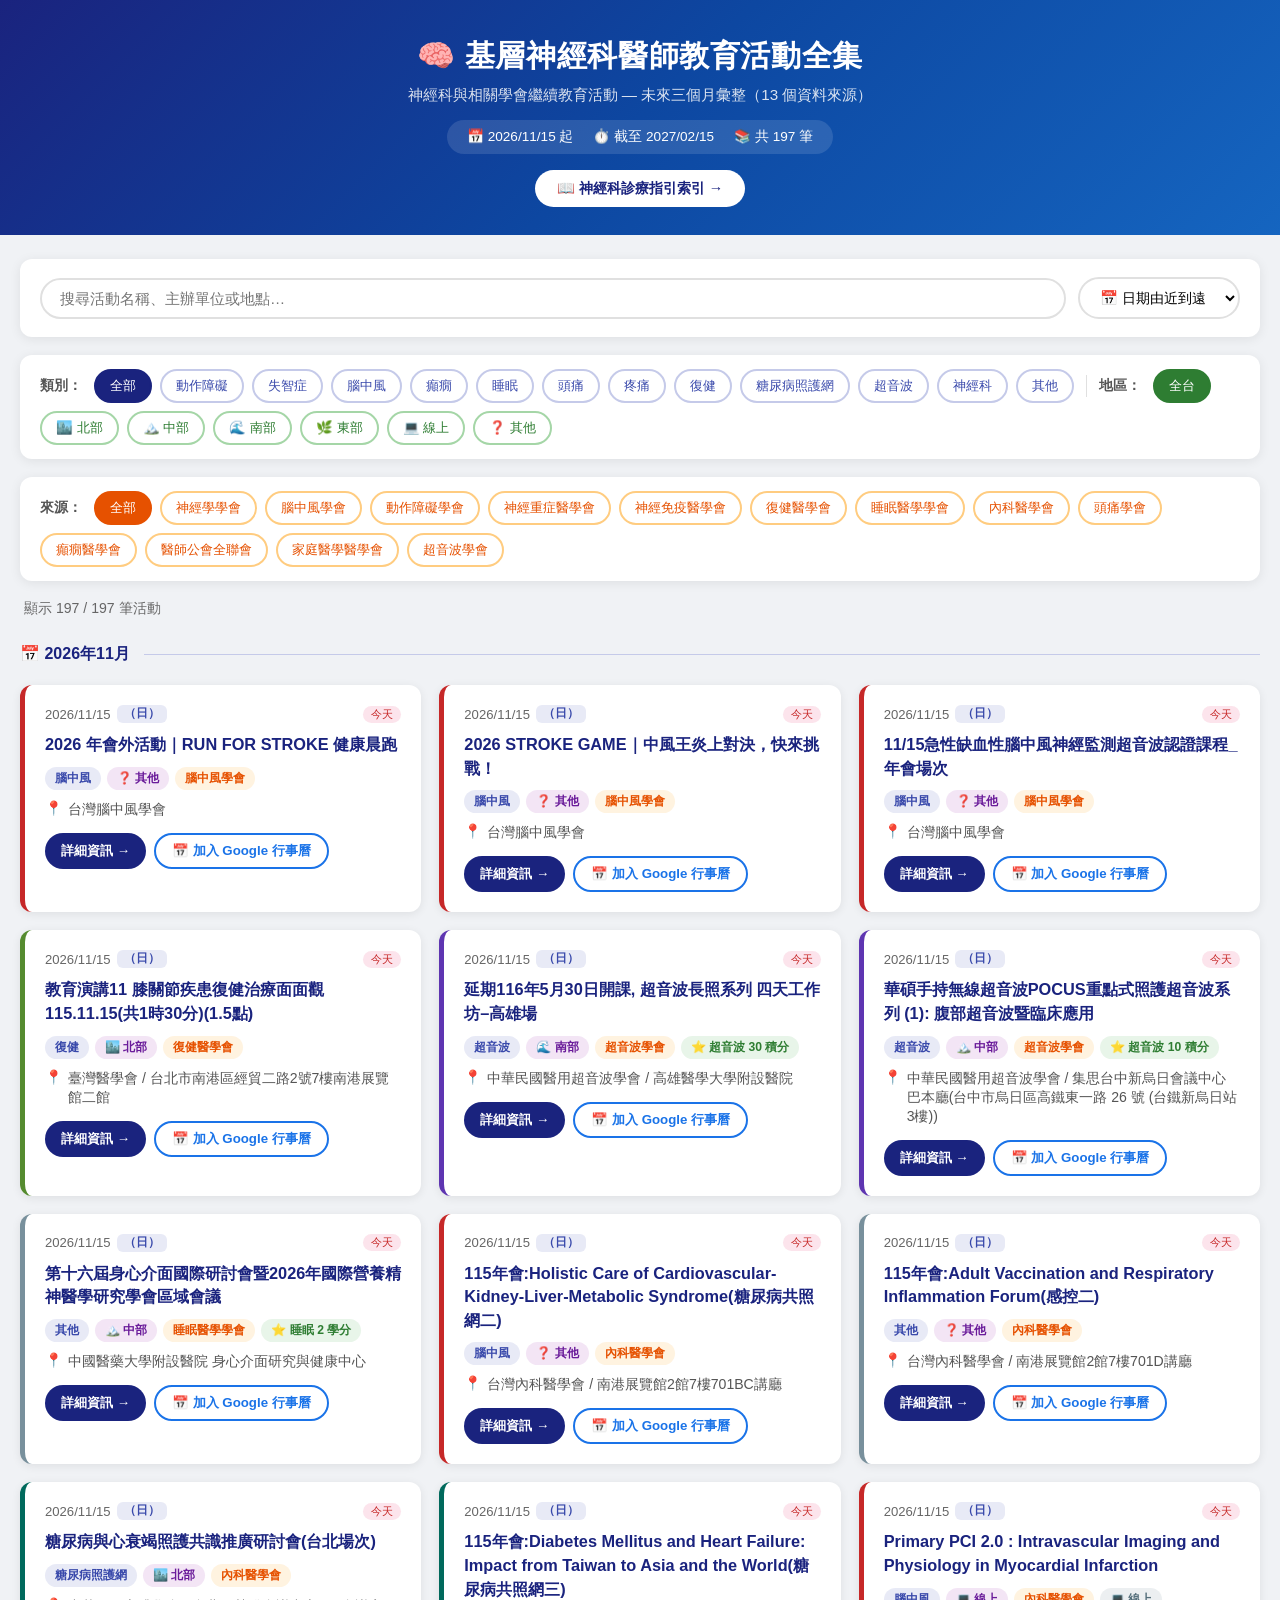
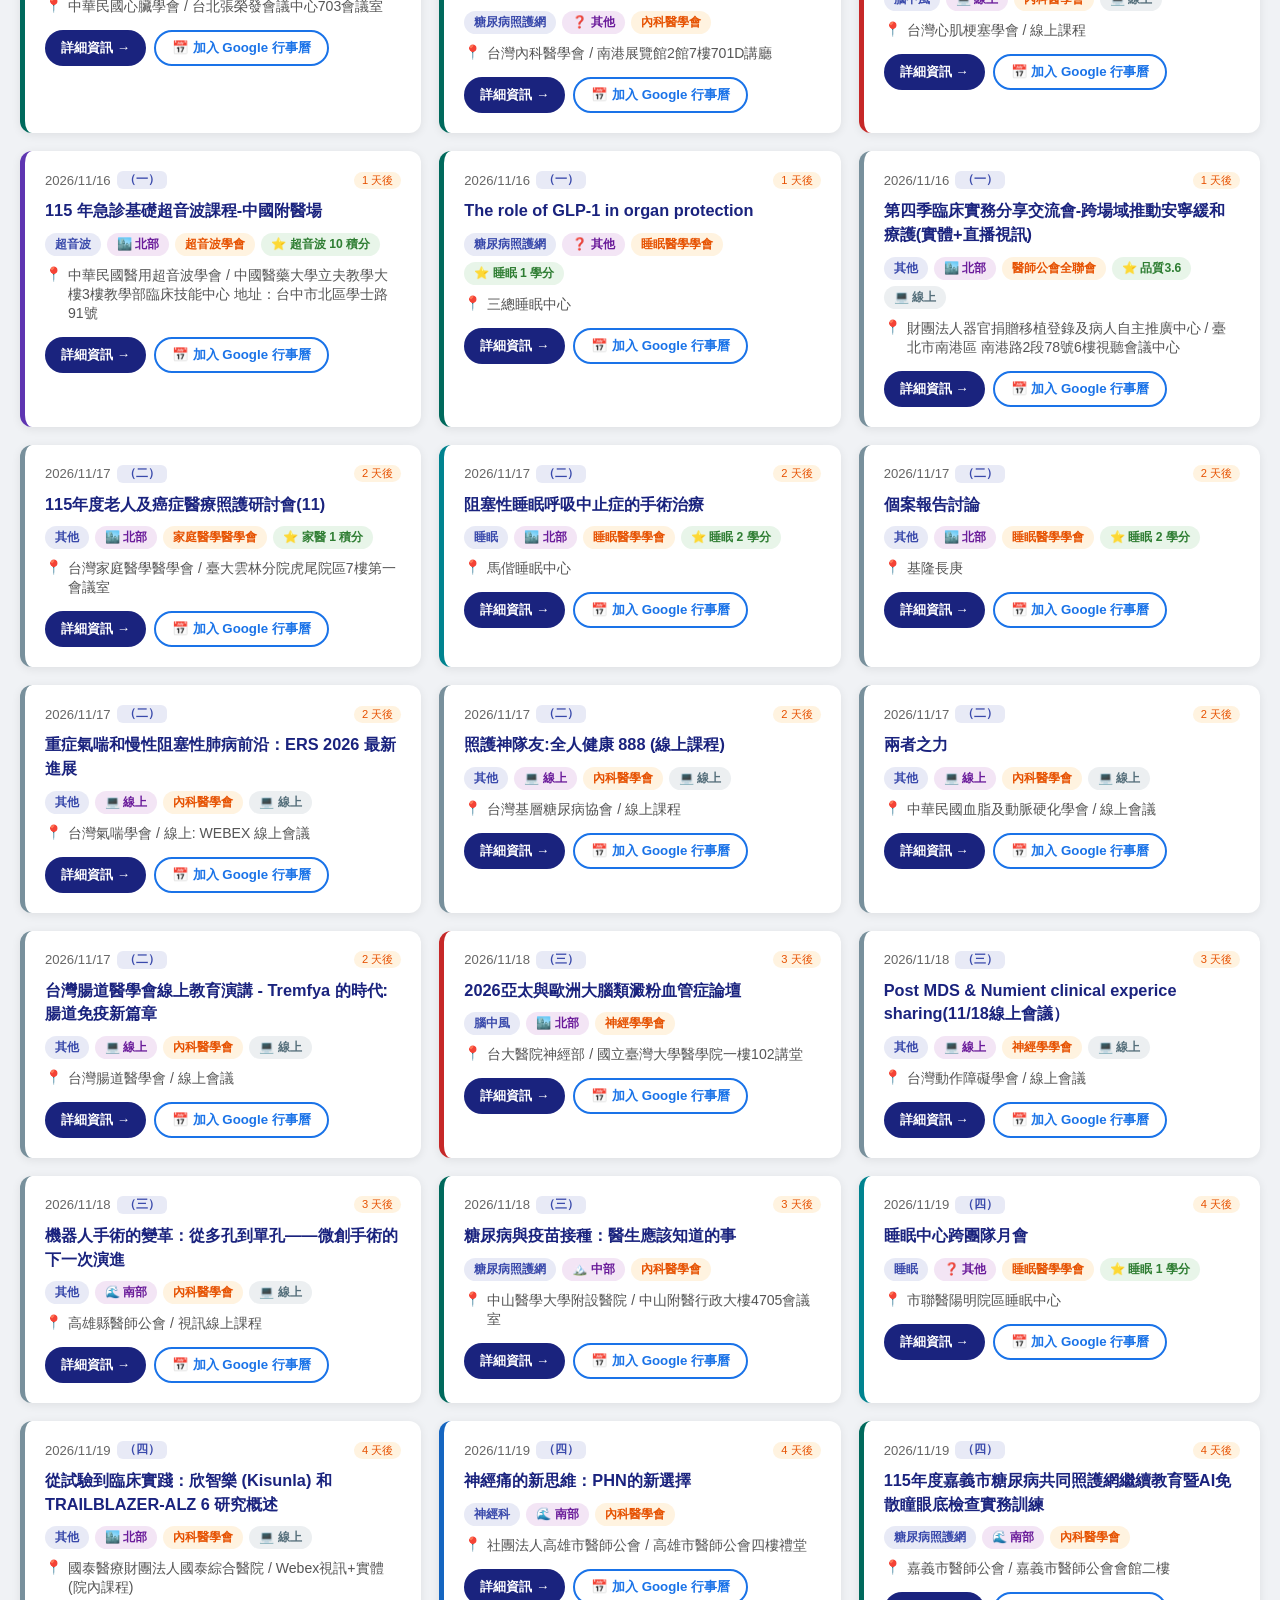
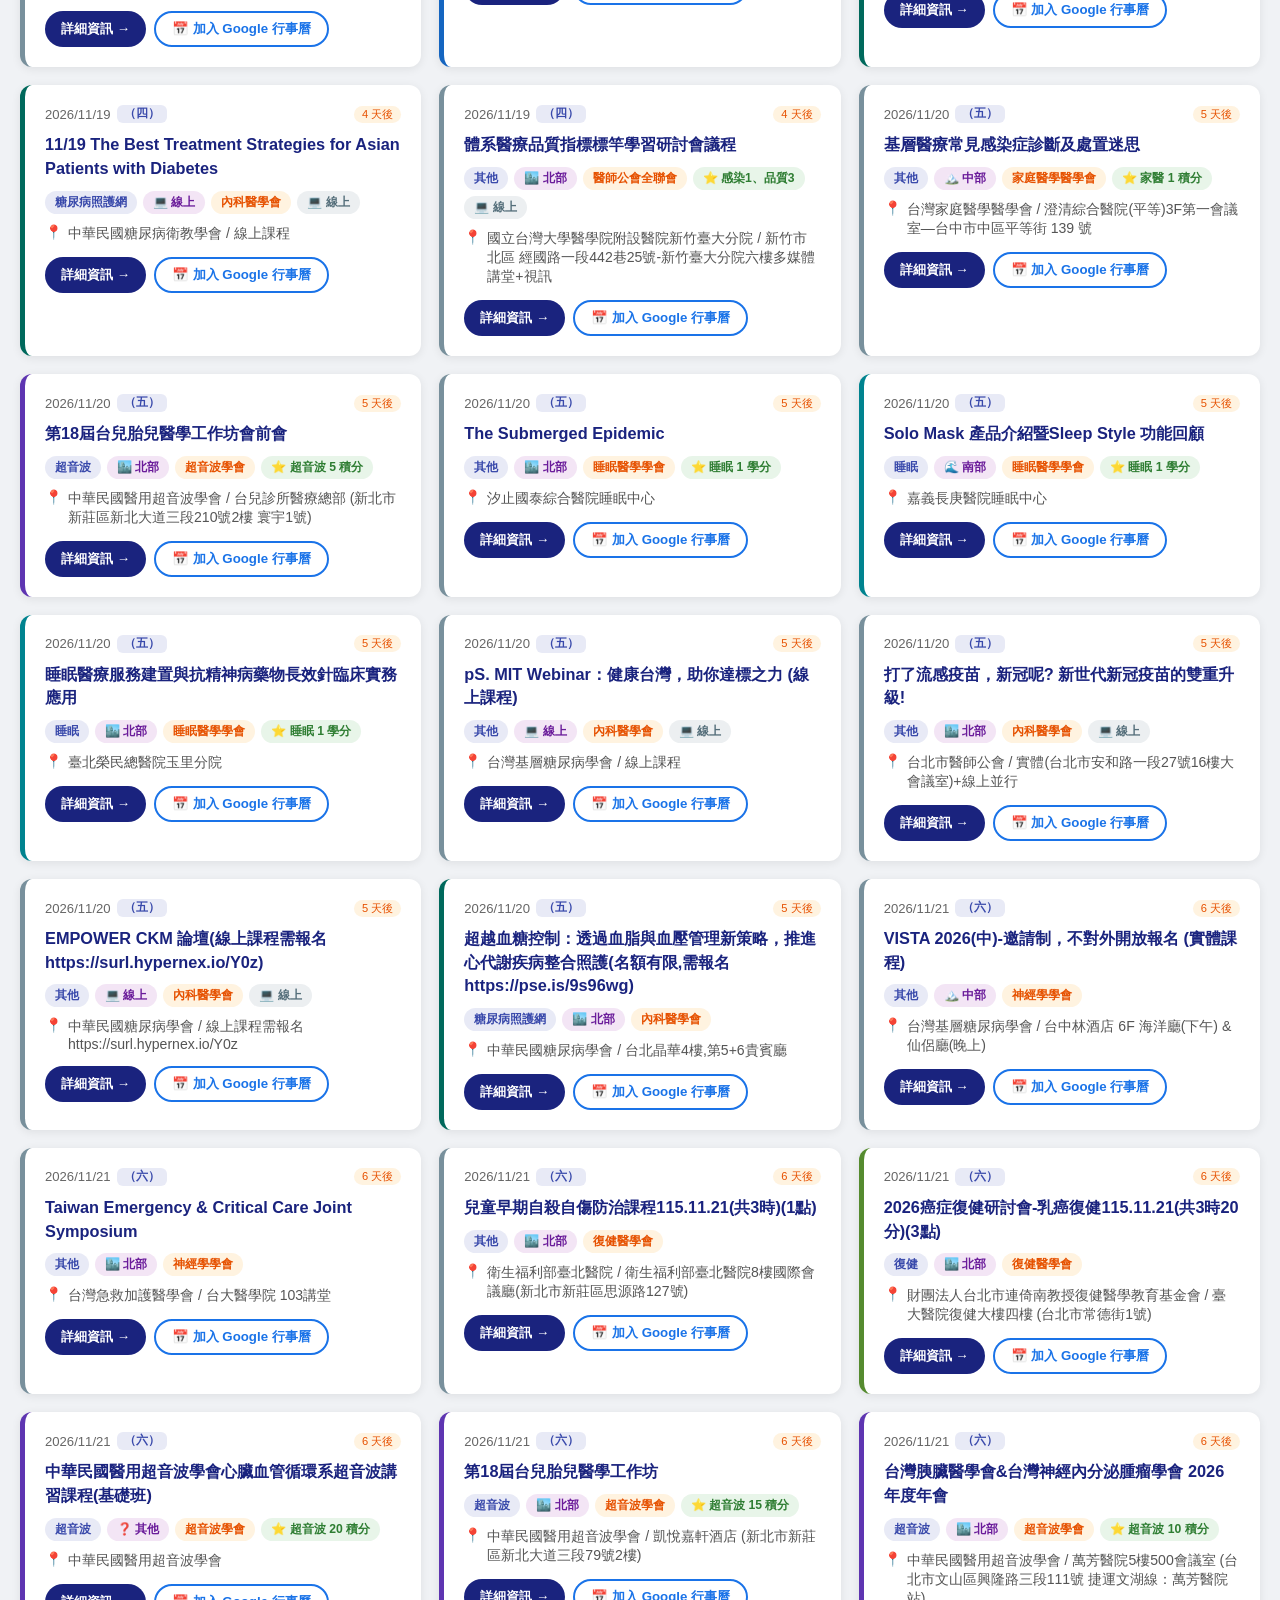
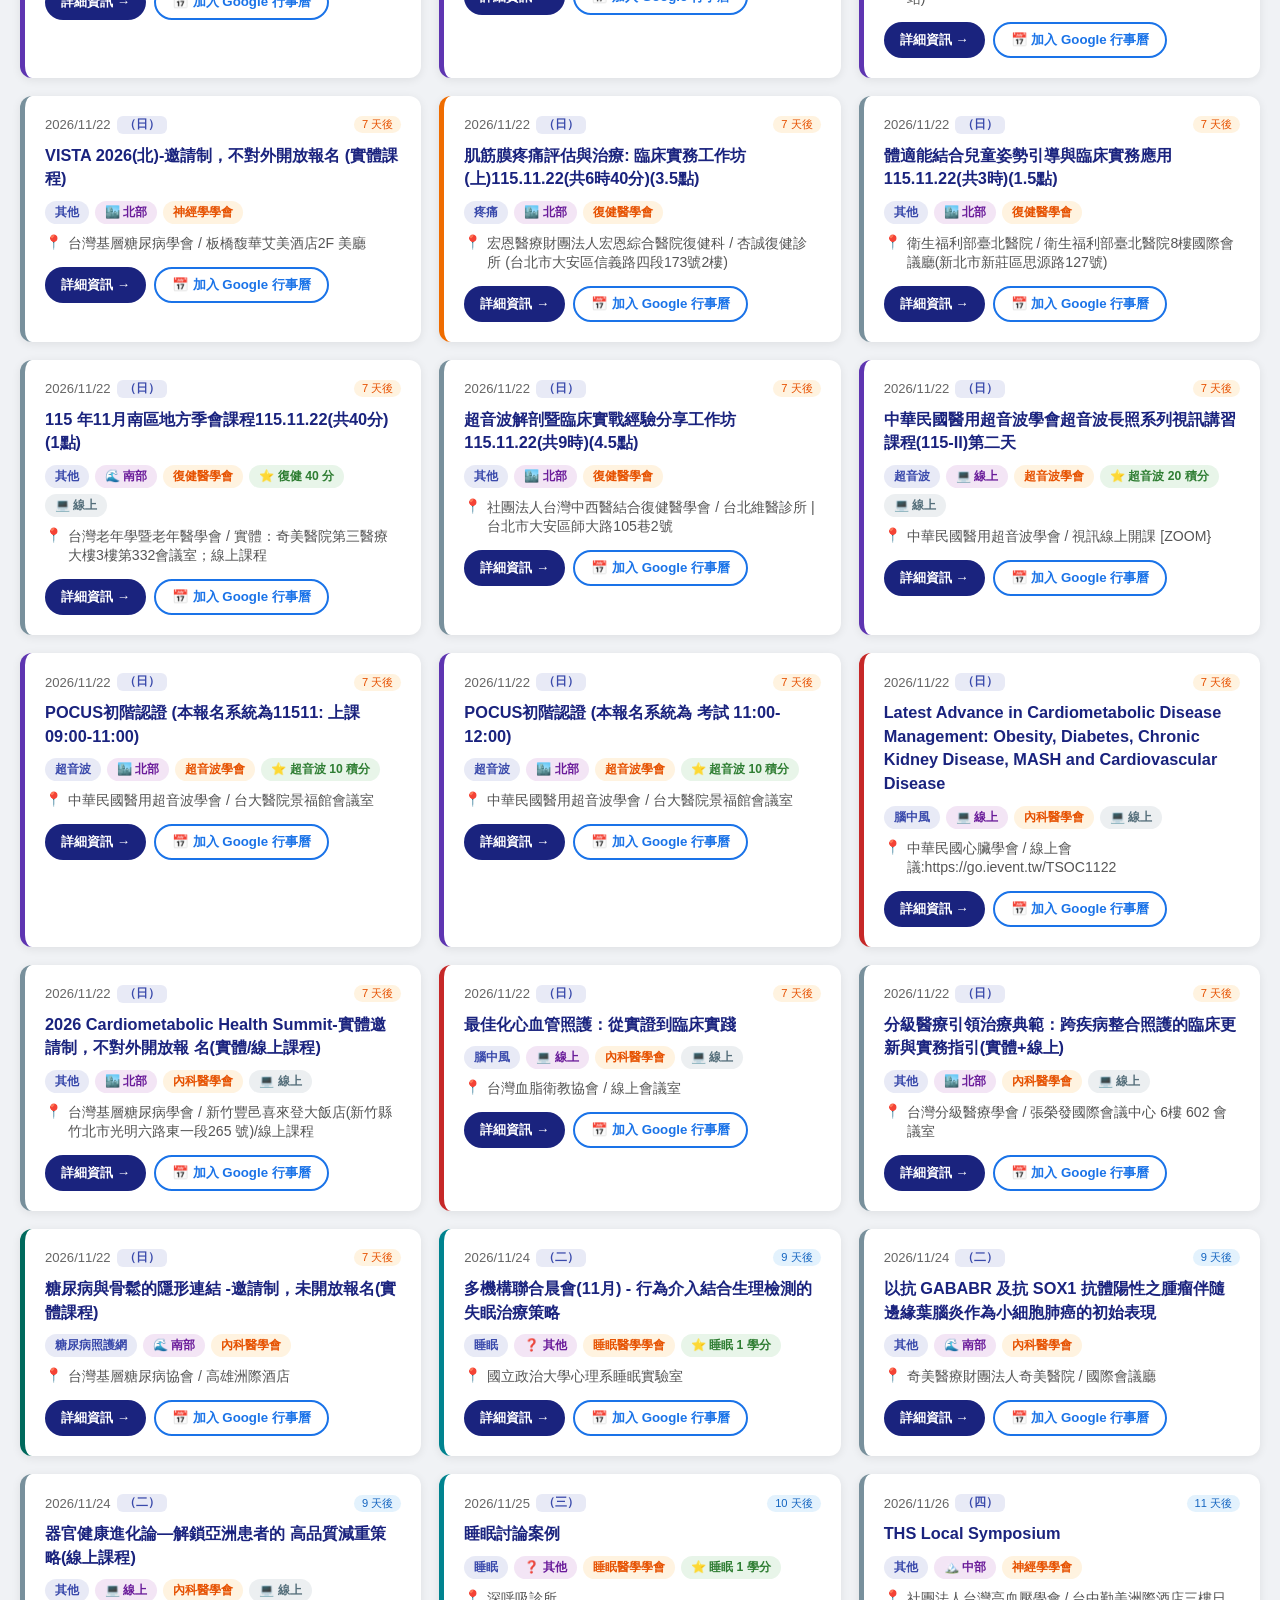
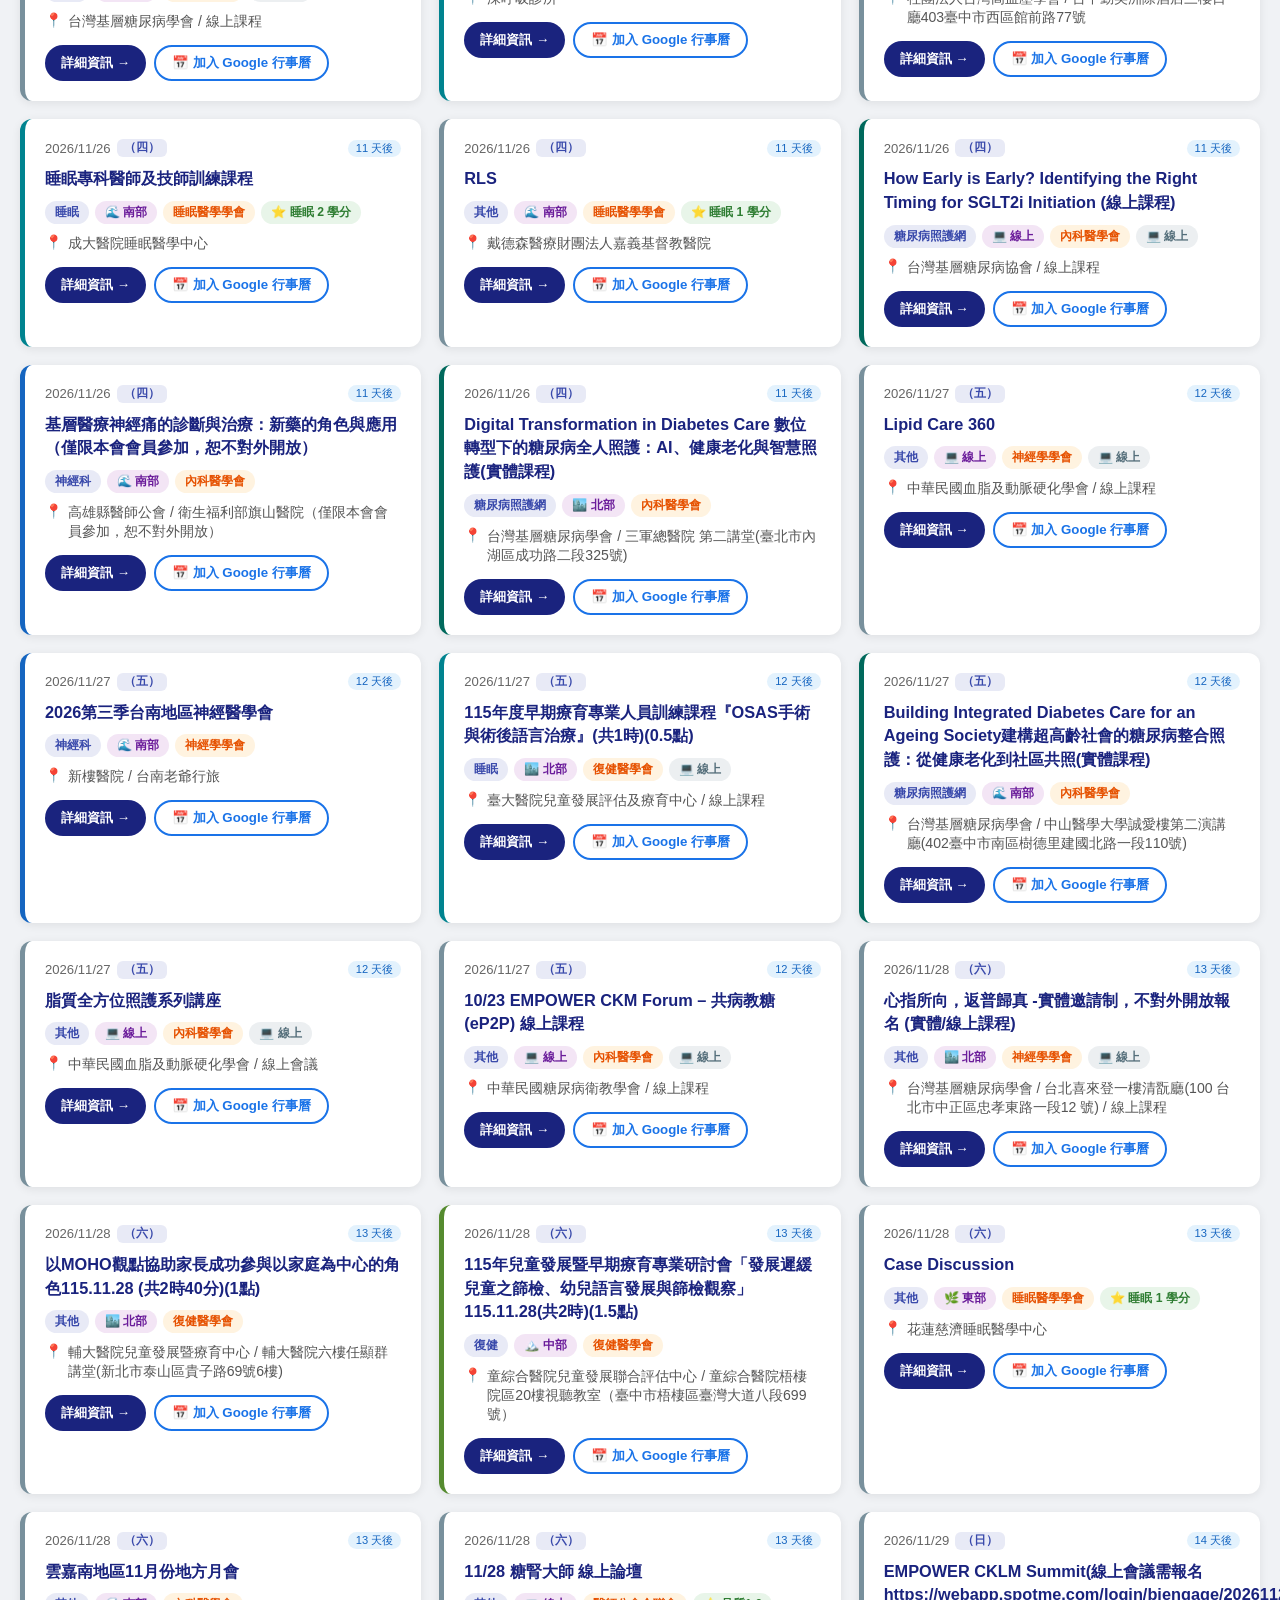
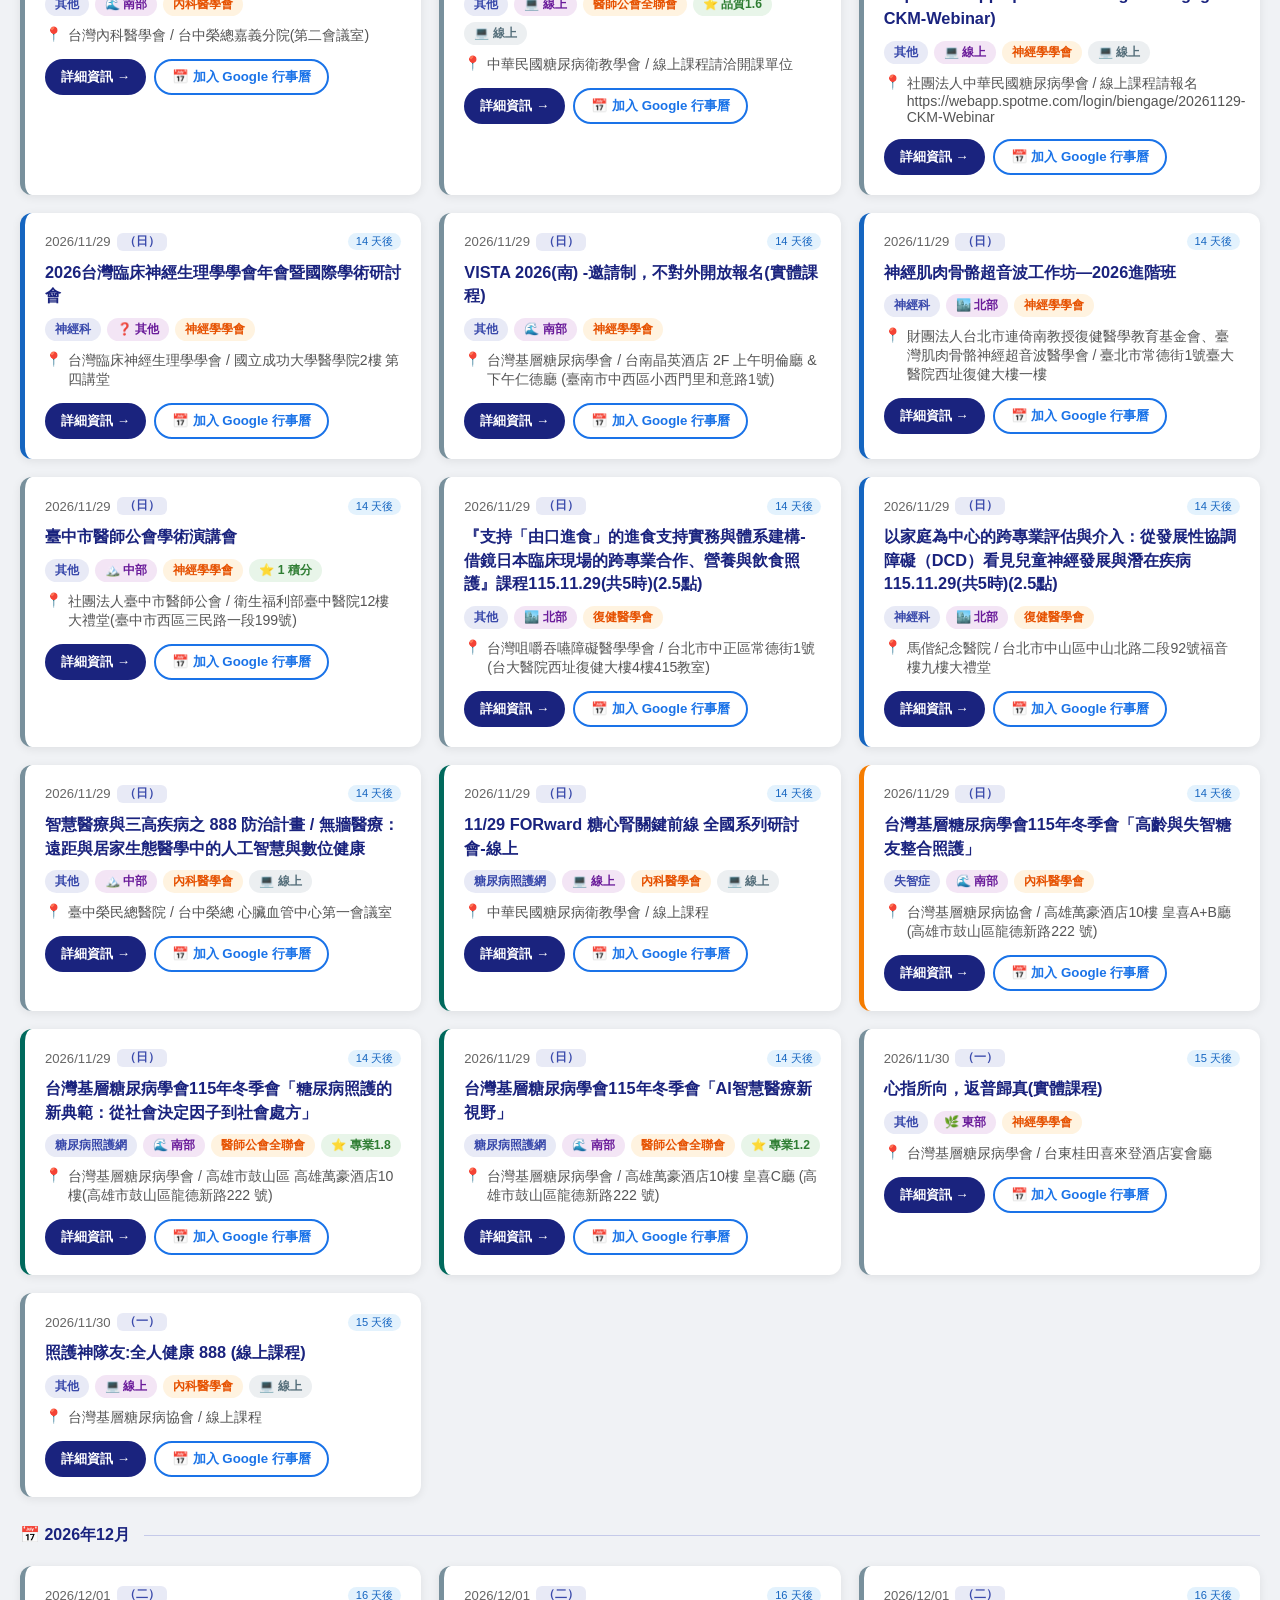
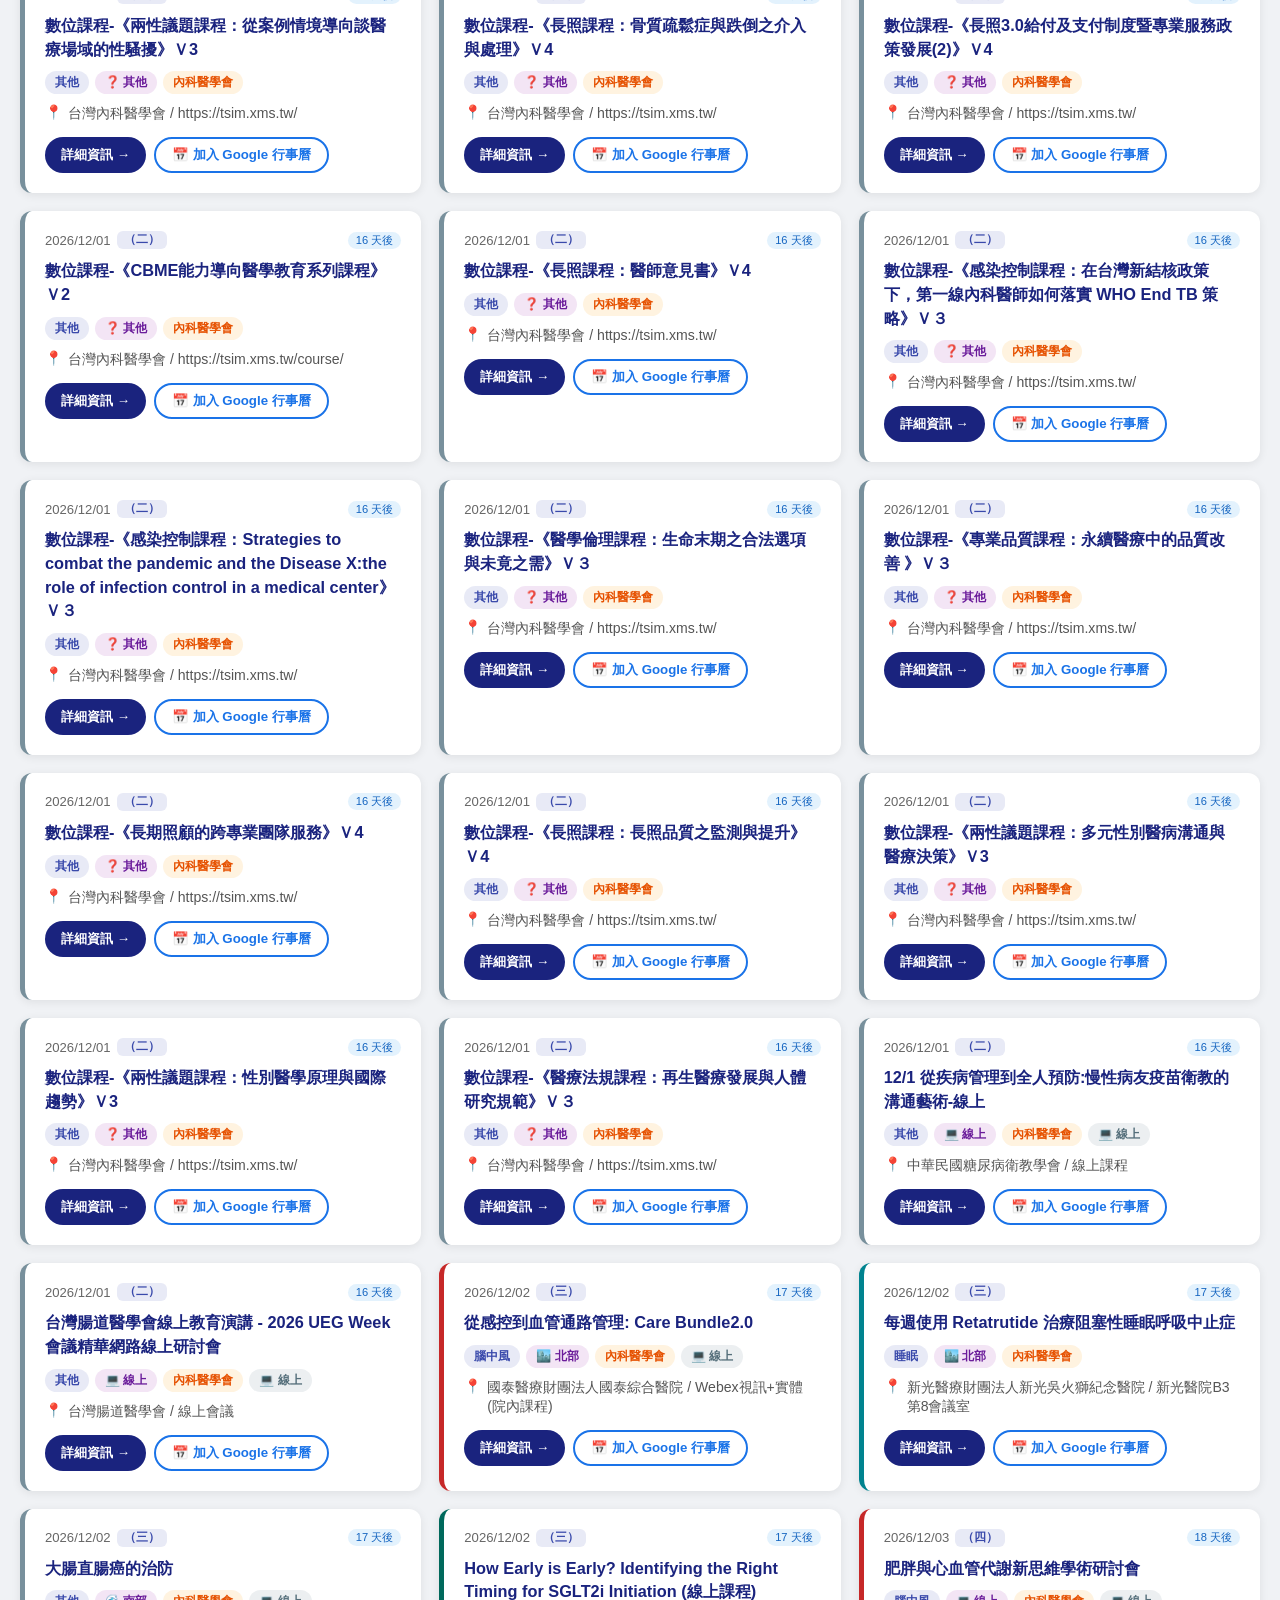
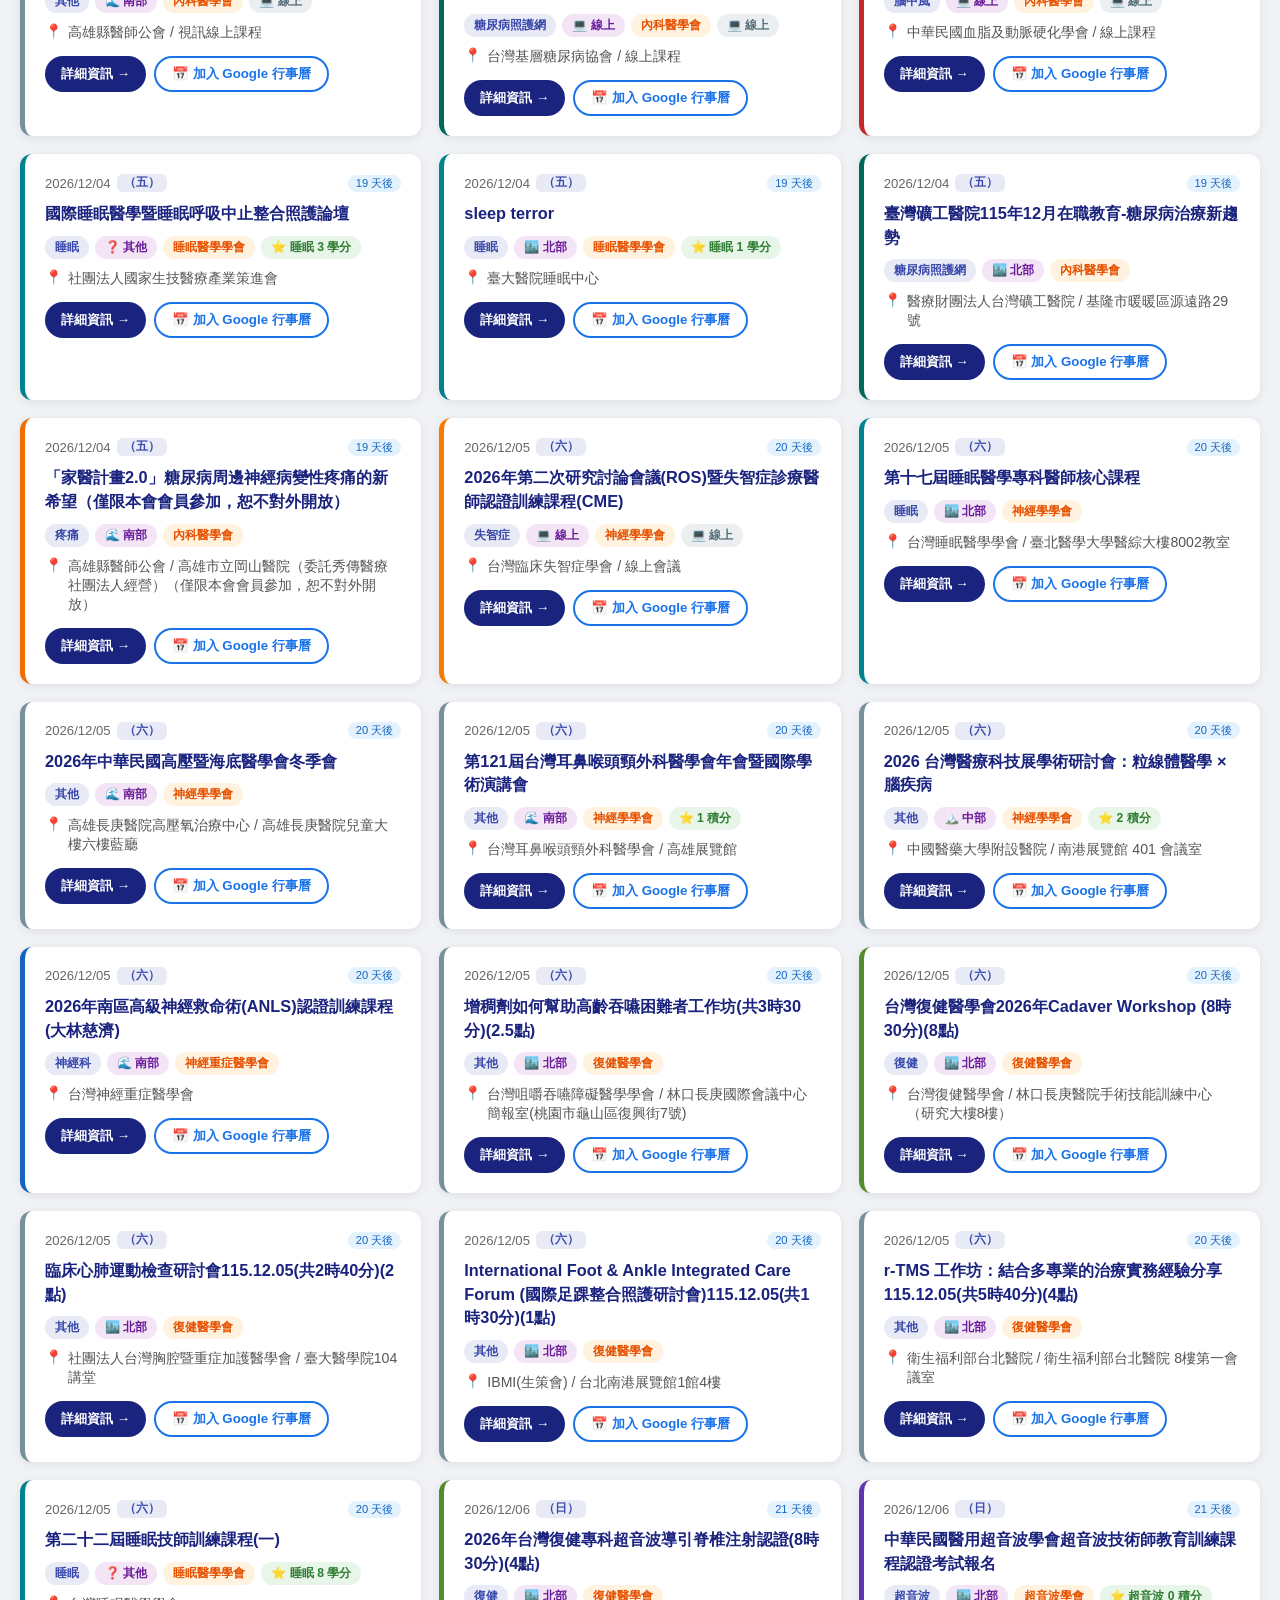
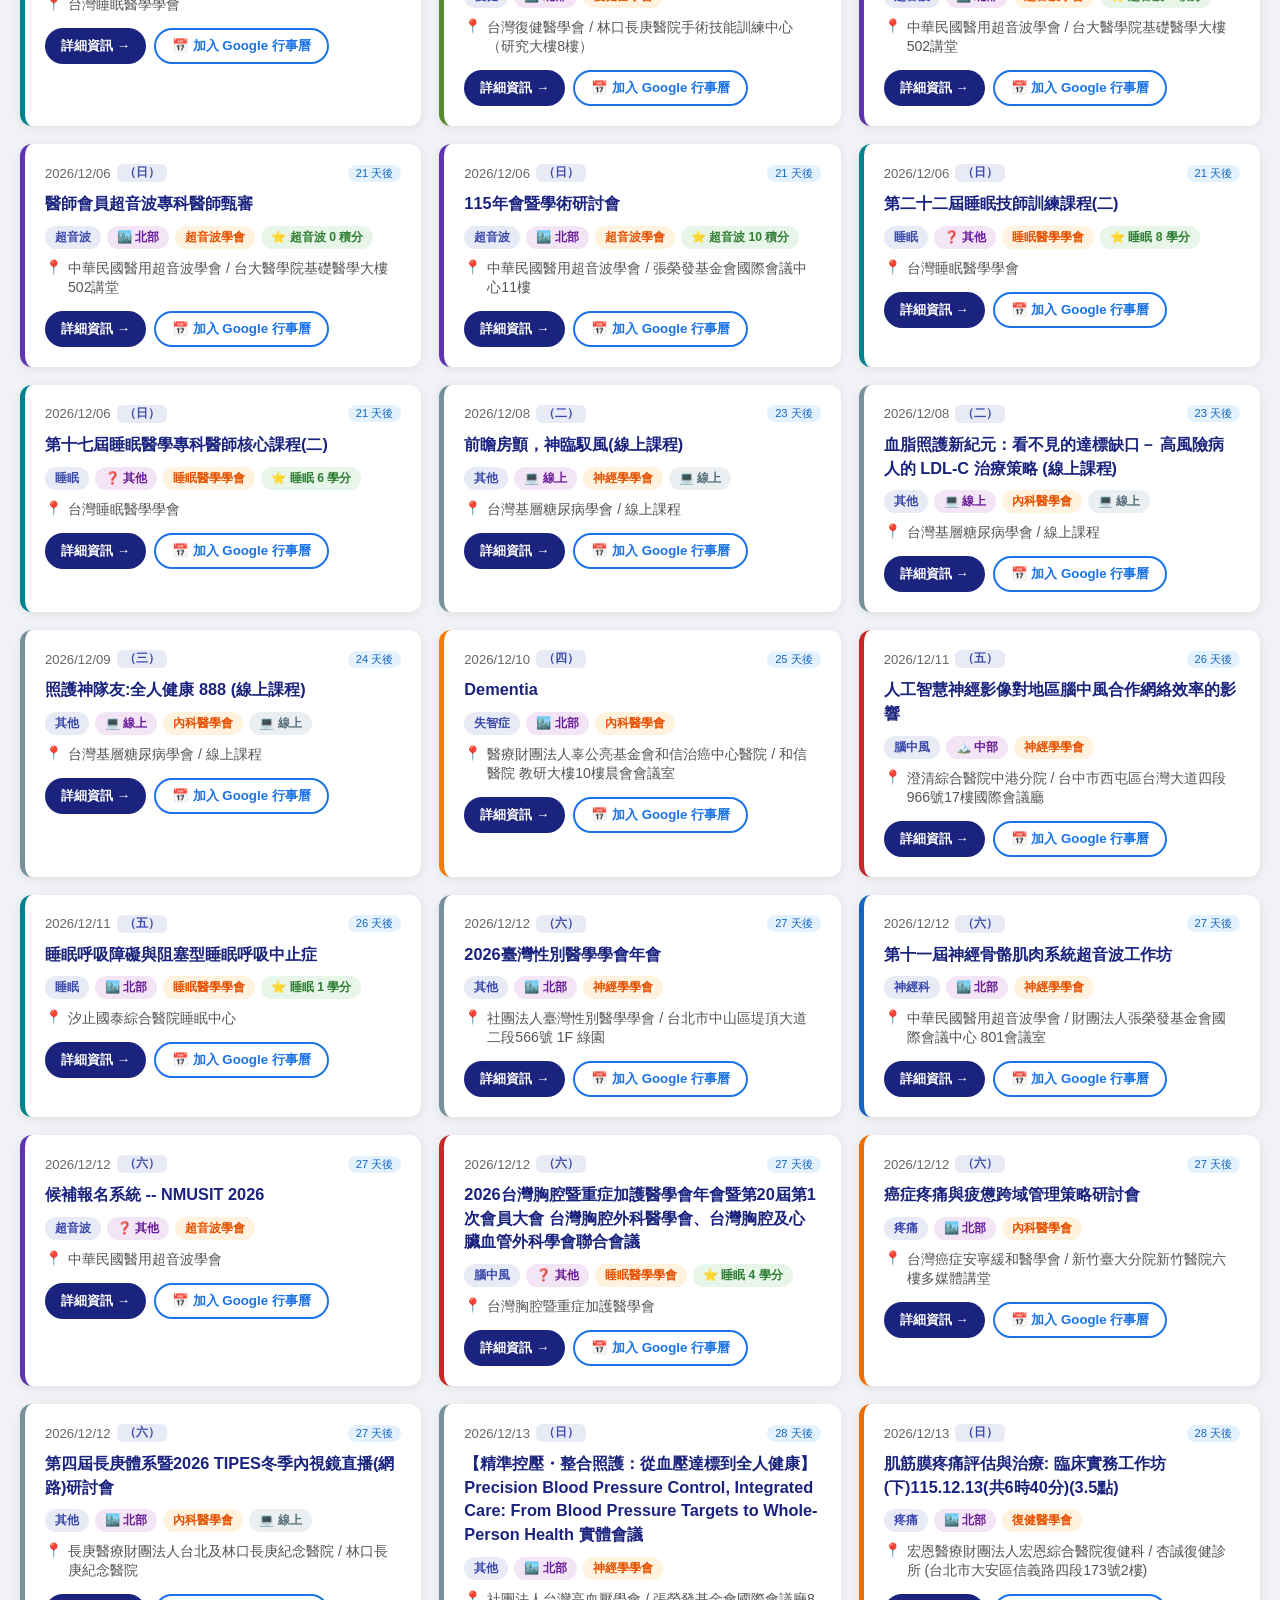
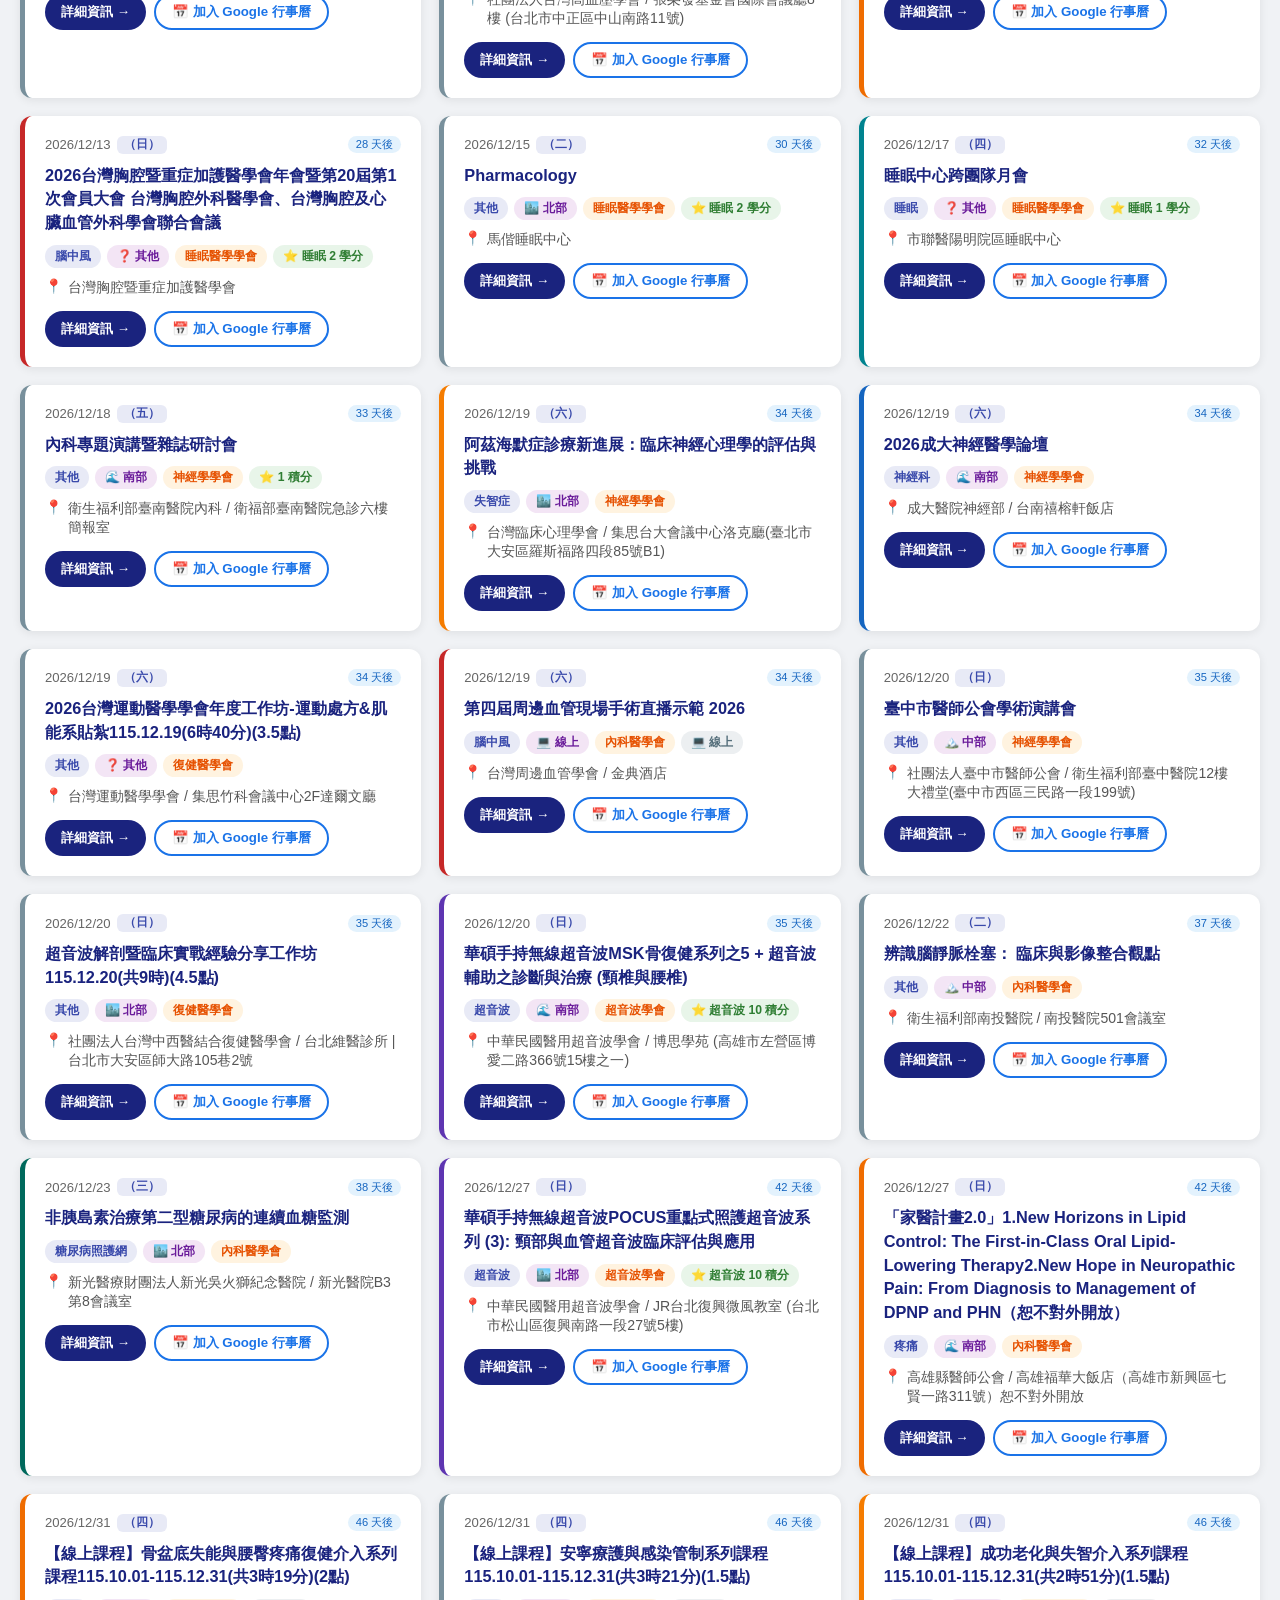
==== commit ac458001: "Auto-update: 神經學教育活動 2026/11/15" ====
--- a/index.html
+++ b/index.html
@@ -140,9 +140,9 @@
   <h1>🧠 基層神經科醫師教育活動全集</h1>
   <p>神經科與相關學會繼續教育活動 — 未來三個月彙整（13 個資料來源）</p>
   <div class="header-meta">
-    <span>📅 2026/11/08 起</span>
-    <span>⏱️ 截至 2027/02/08</span>
-    <span>📚 共 220 筆</span>
+    <span>📅 2026/11/15 起</span>
+    <span>⏱️ 截至 2027/02/15</span>
+    <span>📚 共 197 筆</span>
   </div>
   <div class="header-nav"><a href="guidelines.html">📖 神經科診療指引索引 →</a></div>
 </header>
@@ -193,58 +193,13 @@
   <div class="grid" id="grid"></div>
 
   <footer>
-    資料來源：神經學學會 27筆｜腦中風學會 17筆｜動作障礙學會 0筆｜神經重症醫學會 2筆｜神經免疫醫學會 0筆｜復健醫學會 35筆｜睡眠醫學學會 28筆｜內科醫學會 115筆｜頭痛學會 0筆｜癲癇醫學會 0筆｜醫師公會全聯會 14筆｜家庭醫學醫學會 2筆｜超音波學會 21筆<br>
-    更新於 2026/11/08｜每週日 15:00 自動更新｜地區依活動地點自動判讀，可能有誤，請以主辦單位公告為準
+    資料來源：神經學學會 32筆｜腦中風學會 11筆｜動作障礙學會 0筆｜神經重症醫學會 2筆｜神經免疫醫學會 0筆｜復健醫學會 74筆｜睡眠醫學學會 25筆｜內科醫學會 99筆｜頭痛學會 0筆｜癲癇醫學會 0筆｜醫師公會全聯會 10筆｜家庭醫學醫學會 2筆｜超音波學會 18筆<br>
+    更新於 2026/11/15｜每週日 15:00 自動更新｜地區依活動地點自動判讀，可能有誤，請以主辦單位公告為準
   </footer>
 </div>
 
 <script>
 const EVENTS = [
-  {date:"2026-11-08",title:"中華民國醫用超音波學會超音波長照系列視訊講習課程(115年-II) 第一天",location:"中華民國醫用超音波學會 / 視訊線上開課 [ZOOM}",credits:20,ctext:"超音波 20 積分",url:"https://www.sumroc.org.tw/index.php?action=activity_detail&id=2967",src:"sono",cat:"sono",online:true,region:"online"},
-  {date:"2026-11-08",title:"華碩手持無線超音波MSK骨復健系列之4 + 超音波輔助之診斷與治療 (上肢與下肢神經)",location:"中華民國醫用超音波學會 / 集思台中新烏日會議中心 史蒂文生廳 (台中市烏日區高鐵東一路26號(台鐵新烏日站4樓))",credits:10,ctext:"超音波 10 積分",url:"https://www.sumroc.org.tw/index.php?action=activity_detail&id=2855",src:"sono",cat:"sono",online:false,region:"central"},
-  {date:"2026-11-08",title:"血脂管理新進展：從單一劑量調整到合併聯合用藥之觀點 (新北實體+同步視訊)【https://23316696.org】",location:"中華民國基層醫療協會 / 新板希爾頓酒店 2樓 如意 A廳 ( 新北市板橋區民權路88號 )+同步視訊(webex)",credits:0,ctext:"",url:"https://www.tsim.org.tw/ehc-tsim/s/w/edu/scheduleInfo1/schedule/a0b170c3bfcc4954a7cba6a9379a56f1",src:"tsim",cat:"other",online:true,region:"north"},
-  {date:"2026-11-08",title:"2026 全方位心血管照護：從血脂、血壓、到中風預防 Comprehensive Cardiovascular Care : From Lipids and Hypertension to Stroke Prevention in AF (Online)",location:"台灣家庭醫學醫學會 / 線上會議",credits:0,ctext:"",url:"https://www.tsim.org.tw/ehc-tsim/s/w/edu/scheduleInfo1/schedule/9694aef482504a53afe818f3efa6eb2d",src:"tsim",cat:"stroke",online:true,region:"online"},
-  {date:"2026-11-09",title:"Wakix in the Treatment of Hypersomnolence Disorders",location:"恩主公醫院睡眠中心",credits:1.0,ctext:"睡眠 1 學分",url:"https://www.tssm.org.tw/learn_list.php",src:"tssm",cat:"other",online:false,region:"north"},
-  {date:"2026-11-09",title:"非小細胞肺癌精準醫療與次世代基因定序（NGS）混合式線上研討會",location:"台灣肺癌研究學會 / 線上會議",credits:0,ctext:"",url:"https://www.tsim.org.tw/ehc-tsim/s/w/edu/scheduleInfo1/schedule/eb1f74a801144b14b483e0475fe5f397",src:"tsim",cat:"other",online:true,region:"online"},
-  {date:"2026-11-10",title:"基層診所的慢性腎臟病整合照護：從新藥治療到營養管理線上會議【https://23316696.org】",location:"中華民國基層醫療協會 / 線上視訊課程(Webex)",credits:0,ctext:"",url:"https://www.tsim.org.tw/ehc-tsim/s/w/edu/scheduleInfo1/schedule/395006ad4553457aab2a63d080c4c632",src:"tsim",cat:"other",online:true,region:"online"},
-  {date:"2026-11-10",title:"StrokePrevention in AF : What do you need to know ?",location:"台灣家庭醫學醫學會 / zoom線上",credits:0,ctext:"",url:"https://www.tsim.org.tw/ehc-tsim/s/w/edu/scheduleInfo1/schedule/75624c09d24e40fa9913921dcdda5aef",src:"tsim",cat:"stroke",online:true,region:"online"},
-  {date:"2026-11-10",title:"Patient Path 360：HER2 NSCLC 治療現況與未來展望",location:"台灣肺癌研究學會 / 線上會議",credits:0,ctext:"",url:"https://www.tsim.org.tw/ehc-tsim/s/w/edu/scheduleInfo1/schedule/2a36c150121547b5ab351c448dfde758",src:"tsim",cat:"other",online:true,region:"online"},
-  {date:"2026-11-10",title:"第四季臨床實務分享交流會-預立醫療決定啟動與協作(實體+直播視訊)",location:"財團法人器官捐贈移植登錄及病人自主推廣中心 / 臺北市南港區 南港路2段78號6樓",credits:0,ctext:"專業3",url:"https://www.tma.tw/credit/index_06.asp",src:"tma",cat:"other",online:true,region:"north"},
-  {date:"2026-11-11",title:"Sleep related journal reading and cases discussion",location:"臺中榮民總醫院 胸腔部",credits:1.0,ctext:"睡眠 1 學分",url:"https://www.tssm.org.tw/learn_list.php",src:"tssm",cat:"sleep",online:false,region:"central"},
-  {date:"2026-11-11",title:"品質改善_Inter-score結果討論(三)",location:"亞東醫院睡眠中心",credits:1.0,ctext:"睡眠 1 學分",url:"https://www.tssm.org.tw/learn_list.php",src:"tssm",cat:"other",online:false,region:"north"},
-  {date:"2026-11-11",title:"Sleep Duration and Timing in Adults",location:"第一醫院",credits:1.0,ctext:"睡眠 1 學分",url:"https://www.tssm.org.tw/learn_list.php",src:"tssm",cat:"sleep",online:false,region:"other"},
-  {date:"2026-11-11",title:"D-dimer in acute stroke",location:"臺灣基督教門諾會醫療財團法人門諾醫院 / 信實樓三樓會議室",credits:0,ctext:"",url:"https://www.tsim.org.tw/ehc-tsim/s/w/edu/scheduleInfo1/schedule/462063996b574885be78d8b182a13a04",src:"tsim",cat:"stroke",online:false,region:"other"},
-  {date:"2026-11-11",title:"照護神隊友:全人健康 888 (線上課程)",location:"台灣基層糖尿病學會 / 線上課程",credits:0,ctext:"",url:"https://www.tsim.org.tw/ehc-tsim/s/w/edu/scheduleInfo1/schedule/e285319303794600b77a5218c1606615",src:"tsim",cat:"other",online:true,region:"online"},
-  {date:"2026-11-11",title:"Isoniazid-Resistant Tuberculosis線上學術研討會【請至官網報名：https://www.tstld.org/】",location:"台灣結核暨肺部疾病醫學會 / Cisco webex",credits:0,ctext:"",url:"https://www.tsim.org.tw/ehc-tsim/s/w/edu/scheduleInfo1/schedule/70c537c2d35f4366a4b78ccd73bc927f",src:"tsim",cat:"other",online:true,region:"online"},
-  {date:"2026-11-12",title:"心指所向，返普歸真 (線上課程)",location:"台灣基層糖尿病學會 / 線上課程",credits:0,ctext:"",url:"https://www.neuro.org.tw/active/other_toApply_OK.asp?SID=3551",src:"neuro",cat:"other",online:true,region:"online"},
-  {date:"2026-11-12",title:"2026台灣醫學週─台灣聯合醫學會學術演講會暨臺灣醫學會第119屆總會學術演講會",location:"衛生福利部、臺灣醫學會 / 台北市南港區經貿二路2號7樓南港展覽館二館",credits:4,ctext:"",url:"https://www.neuro.org.tw/active/other_toApply_OK.asp?SID=3544",src:"neuro",cat:"other",online:false,region:"north"},
-  {date:"2026-11-12",title:"台灣內科醫學會「115年會員大會暨學術演講會暨第38屆世界內科醫學會」",location:"台灣家庭醫學醫學會 / 臺北南港展覽館二館7樓",credits:19.0,ctext:"家醫 19 積分",url:"http://www.tafm.org.tw/ehc-tafm/s/w/edu/scheduleInfo1/schedule/7e68f050c71c4b66853ed7dc58ae5968",src:"tafm",cat:"other",online:false,region:"north"},
-  {date:"2026-11-12",title:"呼吸器介紹",location:"雙和睡眠中心",credits:1.0,ctext:"睡眠 1 學分",url:"https://www.tssm.org.tw/learn_list.php",src:"tssm",cat:"other",online:false,region:"north"},
-  {date:"2026-11-12",title:"Symposium: Comparative Internal Medicine Training and Practice Systems",location:"台灣內科醫學會 / 南港展覽館二館7樓 701EF講廳",credits:0,ctext:"",url:"https://www.tsim.org.tw/ehc-tsim/s/w/edu/scheduleInfo1/schedule/655d9661b36248e0969d88373b25be8d",src:"tsim",cat:"other",online:false,region:"other"},
-  {date:"2026-11-12",title:"糖尿病患的口腔問題及保健方式 (線上課程)",location:"台灣基層糖尿病學會 / 線上課程請洽開課單位",credits:0,ctext:"專業1.2",url:"https://www.tma.tw/credit/index_06.asp",src:"tma",cat:"dm",online:true,region:"online"},
-  {date:"2026-11-13",title:"國際社會處方與健康老化研討會-從健康的社會決定因子走向醫療與社區整合照護",location:"高雄榮民總醫院高齡醫學中心、臺北榮民總醫院高齡醫學中心 / 高雄榮民總醫院門診大樓1樓 第一會議室",credits:1,ctext:"",url:"https://www.neuro.org.tw/active/other_toApply_OK.asp?SID=3556",src:"neuro",cat:"other",online:false,region:"south"},
-  {date:"2026-11-13",title:"2026台灣腦中風學會年會即將登場｜四大國際專家齊聚台灣暨會員選舉提醒~ 11/8最後報名！",location:"台灣腦中風學會",credits:0,ctext:"",url:"http://www.stroke.org.tw/news/knowledge_info.asp?/396.html",src:"stroke",cat:"stroke",online:false,region:"other"},
-  {date:"2026-11-13",title:"2026年台灣腦中風年會｜會前會住院醫師案例報告徵集報名中！",location:"台灣腦中風學會",credits:0,ctext:"",url:"http://www.stroke.org.tw/news/knowledge_info.asp?/389.html",src:"stroke",cat:"stroke",online:false,region:"other"},
-  {date:"2026-11-13",title:"Adult Sleep-Disordered Breathing (SDB)",location:"睡眠中心",credits:1.0,ctext:"睡眠 1 學分",url:"https://www.tssm.org.tw/learn_list.php",src:"tssm",cat:"sleep",online:false,region:"other"},
-  {date:"2026-11-13",title:"降血脂藥物在糖尿病及慢性腎病病人使用",location:"國軍高雄總醫院附設民眾診療處 / 軍陣大樓四F會議室",credits:0,ctext:"",url:"https://www.tsim.org.tw/ehc-tsim/s/w/edu/scheduleInfo1/schedule/39179bc9147e4eb692bda2ff21406a3d",src:"tsim",cat:"dm",online:false,region:"south"},
-  {date:"2026-11-13",title:"午餐演講：第38屆世界內科醫學國際研討會(11/13)",location:"台灣內科醫學會 / 忠孝西路一段50號25樓-13",credits:0,ctext:"",url:"https://www.tsim.org.tw/ehc-tsim/s/w/edu/scheduleInfo1/schedule/32526181c43d4b769169fce196675444",src:"tsim",cat:"other",online:false,region:"other"},
-  {date:"2026-11-13",title:"GLP-1受體激動劑在第2型糖尿病和慢性腎臟病的應用",location:"財團法人彰化基督教醫院員林分院 / 彰化縣員林市莒光路456號四樓會議室",credits:0,ctext:"",url:"https://www.tsim.org.tw/ehc-tsim/s/w/edu/scheduleInfo1/schedule/45223393cab647b89083d5b34dedc775",src:"tsim",cat:"dm",online:false,region:"central"},
-  {date:"2026-11-13",title:"115年會:One Health in Antimicrobial Resistance(感控一)",location:"台灣內科醫學會 / 南港展覽館2館7樓701講廳",credits:0,ctext:"",url:"https://www.tsim.org.tw/ehc-tsim/s/w/edu/scheduleInfo1/schedule/6b5a0f3cf2764126a5e7db9d0f703374",src:"tsim",cat:"other",online:false,region:"other"},
-  {date:"2026-11-13",title:"115年會:Medical Ethics and Gender Issues(倫理、性別)",location:"台灣內科醫學會 / 南港展覽館2館7樓701EF講廳",credits:0,ctext:"",url:"https://www.tsim.org.tw/ehc-tsim/s/w/edu/scheduleInfo1/schedule/41d3581057d94a269515f597d9d2081a",src:"tsim",cat:"other",online:false,region:"other"},
-  {date:"2026-11-13",title:"Opening Ceremony(WCIM 2026)",location:"台灣內科醫學會 / 南港展覽館二館7樓 701BC講廳",credits:0,ctext:"",url:"https://www.tsim.org.tw/ehc-tsim/s/w/edu/scheduleInfo1/schedule/eae464f25a044ff9b577ee2d9d1707df",src:"tsim",cat:"other",online:false,region:"other"},
-  {date:"2026-11-13",title:"台灣神經內分泌腫瘤學會NEX北區研討會",location:"長庚醫療財團法人台北及林口長庚紀念醫院 / 視訊會議",credits:0,ctext:"",url:"https://www.tsim.org.tw/ehc-tsim/s/w/edu/scheduleInfo1/schedule/6e5997d2e87942b2a8baa386763a6de4",src:"tsim",cat:"neuro",online:true,region:"north"},
-  {date:"2026-11-14",title:"2026經顱磁刺激實務工作坊《進階班》",location:"台灣神經復健醫學會 / 臺大醫院復健部（復健大樓4樓 415室）",credits:6,ctext:"",url:"https://www.neuro.org.tw/active/other_toApply_OK.asp?SID=3549",src:"neuro",cat:"other",online:false,region:"north"},
-  {date:"2026-11-14",title:"第六屆國際健康管理暨TPMIC研究成果研討會-以健康長壽為導向的健康管理",location:"亞東紀念醫院健康管理部 / 亞東紀念醫院14樓國際會議廳",credits:2,ctext:"",url:"https://www.neuro.org.tw/active/other_toApply_OK.asp?SID=3547",src:"neuro",cat:"other",online:false,region:"north"},
-  {date:"2026-11-14",title:"第十六屆身心介面國際研討會暨2026年國際營養精神醫學研究學會區域會議",location:"中國醫藥大學附設醫院 身心介面研究與健康中心 / 中國醫藥大學水湳校區卓越大樓 B2 國際會議廳(臺中市北區學士路 91 號)",credits:0,ctext:"",url:"https://www.neuro.org.tw/active/other_toApply_OK.asp?SID=3540",src:"neuro",cat:"other",online:false,region:"north"},
-  {date:"2026-11-14",title:"守護兒童「高」成長-實戰篇：以家庭為中心的運動處方工作坊115.11.14(共2時30分)(2.5點)",location:"臺灣早期療育學會 / 台大景福館一樓會議廳",credits:0,ctext:"",url:"https://www.pmr.org.tw/active_news/active_info.asp?/4554.html",src:"pmr",cat:"other",online:false,region:"north"},
-  {date:"2026-11-14",title:"3C世代下以家庭為中心守護策略—從腦神經發展到成癮預防的家庭因應之道115.11.14(共2時30分)(1.5點)",location:"臺灣早期療育學會 / 台大景福館一樓會議廳",credits:0,ctext:"",url:"https://www.pmr.org.tw/active_news/active_info.asp?/4551.html",src:"pmr",cat:"neuro",online:false,region:"north"},
-  {date:"2026-11-14",title:"115年兒童發展暨早期療育專業研討會「跨領域團隊照護課程- ADHD及兒童常見神經發展行為問題」115.11.14(共3時)(1.5點)",location:"童綜合醫院兒童發展聯合評估中心 / 童綜合醫院梧棲院區20樓視聽教室（臺中市梧棲區臺灣大道八段699號）",credits:0,ctext:"",url:"https://www.pmr.org.tw/active_news/active_info.asp?/4531.html",src:"pmr",cat:"rehab",online:false,region:"central"},
-  {date:"2026-11-14",title:"TSIBD 13th Annual Meeting",location:"中華民國醫用超音波學會 / 台北凱撒大飯店4樓寶島廳",credits:10,ctext:"超音波 10 積分",url:"https://www.sumroc.org.tw/index.php?action=activity_detail&id=2960",src:"sono",cat:"sono",online:false,region:"north"},
-  {date:"2026-11-14",title:"Case Discussion",location:"花蓮慈濟睡眠醫學中心",credits:1.0,ctext:"睡眠 1 學分",url:"https://www.tssm.org.tw/learn_list.php",src:"tssm",cat:"other",online:false,region:"east"},
-  {date:"2026-11-14",title:"115年會:From Malnutrition to Metabolic Epidemic in One Generation: International Perspectives(糖尿病共照網一)",location:"台灣內科醫學會 / 南港展覽館2館7樓701F講廳",credits:0,ctext:"",url:"https://www.tsim.org.tw/ehc-tsim/s/w/edu/scheduleInfo1/schedule/8a69cc10f792420da5d21f0bae835ef3",src:"tsim",cat:"dm",online:false,region:"other"},
-  {date:"2026-11-14",title:"專題演講1：第38屆世界內科醫學國際研討會(11/14)",location:"台灣內科醫學會 / 臺北南港展覽館2館7樓",credits:0,ctext:"",url:"https://www.tsim.org.tw/ehc-tsim/s/w/edu/scheduleInfo1/schedule/e9194e640c1042ab91dbb4f868761854",src:"tsim",cat:"other",online:false,region:"north"},
-  {date:"2026-11-14",title:"健康促進、慢性病防治及相關政策推動講座",location:"台灣內科醫學會 / 南港展覽館二館7樓 701G講廳",credits:0,ctext:"",url:"https://www.tsim.org.tw/ehc-tsim/s/w/edu/scheduleInfo1/schedule/1c8385af4eab4a3693f91932fdec964f",src:"tsim",cat:"other",online:false,region:"other"},
-  {date:"2026-11-14",title:"2026糖尿病與骨質疏鬆症-ZOOM線上課程",location:"中華民國糖尿病衛教學會 / 線上課程請洽開課單位",credits:0,ctext:"品質1.9",url:"https://www.tma.tw/credit/index_06.asp",src:"tma",cat:"dm",online:true,region:"online"},
   {date:"2026-11-15",title:"2026 年會外活動｜RUN FOR STROKE 健康晨跑",location:"台灣腦中風學會",credits:0,ctext:"",url:"http://www.stroke.org.tw/news/knowledge_info.asp?/393.html",src:"stroke",cat:"stroke",online:false,region:"other"},
   {date:"2026-11-15",title:"2026 STROKE GAME｜中風王炎上對決，快來挑戰！",location:"台灣腦中風學會",credits:0,ctext:"",url:"http://www.stroke.org.tw/news/knowledge_info.asp?/392.html",src:"stroke",cat:"stroke",online:false,region:"other"},
   {date:"2026-11-15",title:"11/15急性缺血性腦中風神經監測超音波認證課程_年會場次",location:"台灣腦中風學會",credits:0,ctext:"",url:"http://www.stroke.org.tw/news/knowledge_info.asp?/390.html",src:"stroke",cat:"stroke",online:false,region:"other"},
@@ -258,7 +213,9 @@
   {date:"2026-11-15",title:"115年會:Diabetes Mellitus and Heart Failure: Impact from Taiwan to Asia and the World(糖尿病共照網三)",location:"台灣內科醫學會 / 南港展覽館2館7樓701D講廳",credits:0,ctext:"",url:"https://www.tsim.org.tw/ehc-tsim/s/w/edu/scheduleInfo1/schedule/a26441c51c1f4ea388a1ab457b364016",src:"tsim",cat:"dm",online:false,region:"other"},
   {date:"2026-11-15",title:"Primary PCI 2.0 : Intravascular Imaging and Physiology in Myocardial Infarction",location:"台灣心肌梗塞學會 / 線上課程",credits:0,ctext:"",url:"https://www.tsim.org.tw/ehc-tsim/s/w/edu/scheduleInfo1/schedule/064ef6b9a2774565badfbe3585444cc6",src:"tsim",cat:"stroke",online:true,region:"online"},
   {date:"2026-11-16",title:"115 年急診基礎超音波課程-中國附醫場",location:"中華民國醫用超音波學會 / 中國醫藥大學立夫教學大樓3樓教學部臨床技能中心 地址：台中市北區學士路91號",credits:10,ctext:"超音波 10 積分",url:"https://www.sumroc.org.tw/index.php?action=activity_detail&id=2966",src:"sono",cat:"sono",online:false,region:"north"},
+  {date:"2026-11-16",title:"The role of GLP-1 in organ protection",location:"三總睡眠中心",credits:1.0,ctext:"睡眠 1 學分",url:"https://www.tssm.org.tw/learn_list.php",src:"tssm",cat:"dm",online:false,region:"other"},
   {date:"2026-11-16",title:"第四季臨床實務分享交流會-跨場域推動安寧緩和療護(實體+直播視訊)",location:"財團法人器官捐贈移植登錄及病人自主推廣中心 / 臺北市南港區 南港路2段78號6樓視聽會議中心",credits:0,ctext:"品質3.6",url:"https://www.tma.tw/credit/index_06.asp",src:"tma",cat:"other",online:true,region:"north"},
+  {date:"2026-11-17",title:"115年度老人及癌症醫療照護研討會(11)",location:"台灣家庭醫學醫學會 / 臺大雲林分院虎尾院區7樓第一會議室",credits:1.0,ctext:"家醫 1 積分",url:"http://www.tafm.org.tw/ehc-tafm/s/w/edu/scheduleInfo1/schedule/0837ec6c501b4a9697954d616264470e",src:"tafm",cat:"other",online:false,region:"north"},
   {date:"2026-11-17",title:"阻塞性睡眠呼吸中止症的手術治療",location:"馬偕睡眠中心",credits:2.0,ctext:"睡眠 2 學分",url:"https://www.tssm.org.tw/learn_list.php",src:"tssm",cat:"sleep",online:false,region:"north"},
   {date:"2026-11-17",title:"個案報告討論",location:"基隆長庚",credits:2.0,ctext:"睡眠 2 學分",url:"https://www.tssm.org.tw/learn_list.php",src:"tssm",cat:"other",online:false,region:"north"},
   {date:"2026-11-17",title:"重症氣喘和慢性阻塞性肺病前沿：ERS 2026 最新進展",location:"台灣氣喘學會 / 線上: WEBEX 線上會議",credits:0,ctext:"",url:"https://www.tsim.org.tw/ehc-tsim/s/w/edu/scheduleInfo1/schedule/8c26596abf8241999e198c711aee108c",src:"tsim",cat:"other",online:true,region:"online"},
@@ -275,10 +232,14 @@
   {date:"2026-11-19",title:"115年度嘉義市糖尿病共同照護網繼續教育暨AI免散瞳眼底檢查實務訓練",location:"嘉義市醫師公會 / 嘉義市醫師公會會館二樓",credits:0,ctext:"",url:"https://www.tsim.org.tw/ehc-tsim/s/w/edu/scheduleInfo1/schedule/12d4fa24d640453f86ba2ecdb7ebb248",src:"tsim",cat:"dm",online:false,region:"south"},
   {date:"2026-11-19",title:"11/19 The Best Treatment Strategies for Asian Patients with Diabetes",location:"中華民國糖尿病衛教學會 / 線上課程",credits:0,ctext:"",url:"https://www.tsim.org.tw/ehc-tsim/s/w/edu/scheduleInfo1/schedule/b642cdf2ece34a11aefe9e2ac9b6aff5",src:"tsim",cat:"dm",online:true,region:"online"},
   {date:"2026-11-19",title:"體系醫療品質指標標竿學習研討會議程",location:"國立台灣大學醫學院附設醫院新竹臺大分院 / 新竹市北區 經國路一段442巷25號-新竹臺大分院六樓多媒體講堂+視訊",credits:0,ctext:"感染1、品質3",url:"https://www.tma.tw/credit/index_06.asp",src:"tma",cat:"other",online:true,region:"north"},
+  {date:"2026-11-20",title:"基層醫療常見感染症診斷及處置迷思",location:"台灣家庭醫學醫學會 / 澄清綜合醫院(平等)3F第一會議室—台中市中區平等街 139 號",credits:1.0,ctext:"家醫 1 積分",url:"http://www.tafm.org.tw/ehc-tafm/s/w/edu/scheduleInfo1/schedule/59178fb922934613b57bfeee23e95516",src:"tafm",cat:"other",online:false,region:"central"},
   {date:"2026-11-20",title:"第18屆台兒胎兒醫學工作坊會前會",location:"中華民國醫用超音波學會 / 台兒診所醫療總部 (新北市新莊區新北大道三段210號2樓 寰宇1號)",credits:5,ctext:"超音波 5 積分",url:"https://www.sumroc.org.tw/index.php?action=activity_detail&id=2973",src:"sono",cat:"sono",online:false,region:"north"},
   {date:"2026-11-20",title:"The Submerged Epidemic",location:"汐止國泰綜合醫院睡眠中心",credits:1.0,ctext:"睡眠 1 學分",url:"https://www.tssm.org.tw/learn_list.php",src:"tssm",cat:"other",online:false,region:"north"},
+  {date:"2026-11-20",title:"Solo Mask 產品介紹暨Sleep Style 功能回顧",location:"嘉義長庚醫院睡眠中心",credits:1.0,ctext:"睡眠 1 學分",url:"https://www.tssm.org.tw/learn_list.php",src:"tssm",cat:"sleep",online:false,region:"south"},
+  {date:"2026-11-20",title:"睡眠醫療服務建置與抗精神病藥物長效針臨床實務應用",location:"臺北榮民總醫院玉里分院",credits:1.0,ctext:"睡眠 1 學分",url:"https://www.tssm.org.tw/learn_list.php",src:"tssm",cat:"sleep",online:false,region:"north"},
   {date:"2026-11-20",title:"pS. MIT Webinar：健康台灣，助你達標之力 (線上課程)",location:"台灣基層糖尿病學會 / 線上課程",credits:0,ctext:"",url:"https://www.tsim.org.tw/ehc-tsim/s/w/edu/scheduleInfo1/schedule/ff08f8a504704c5e8c6fb23e68aeb5fb",src:"tsim",cat:"other",online:true,region:"online"},
   {date:"2026-11-20",title:"打了流感疫苗，新冠呢? 新世代新冠疫苗的雙重升級!",location:"台北市醫師公會 / 實體(台北市安和路一段27號16樓大會議室)+線上並行",credits:0,ctext:"",url:"https://www.tsim.org.tw/ehc-tsim/s/w/edu/scheduleInfo1/schedule/563eb68b53b94e3aa40f178a4bfd812c",src:"tsim",cat:"other",online:true,region:"north"},
+  {date:"2026-11-20",title:"EMPOWER CKM 論壇(線上課程需報名 https://surl.hypernex.io/Y0z)",location:"中華民國糖尿病學會 / 線上課程需報名 https://surl.hypernex.io/Y0z",credits:0,ctext:"",url:"https://www.tsim.org.tw/ehc-tsim/s/w/edu/scheduleInfo1/schedule/593b9e300b6947a2983cdaa45437c89c",src:"tsim",cat:"other",online:true,region:"online"},
   {date:"2026-11-20",title:"超越血糖控制：透過血脂與血壓管理新策略，推進心代謝疾病整合照護(名額有限,需報名https://pse.is/9s96wg)",location:"中華民國糖尿病學會 / 台北晶華4樓,第5+6貴賓廳",credits:0,ctext:"",url:"https://www.tsim.org.tw/ehc-tsim/s/w/edu/scheduleInfo1/schedule/84b3e1cb50714e9a9ed51349292c7e99",src:"tsim",cat:"dm",online:false,region:"north"},
   {date:"2026-11-21",title:"VISTA 2026(中)-邀請制，不對外開放報名 (實體課程)",location:"台灣基層糖尿病學會 / 台中林酒店 6F 海洋廳(下午) & 仙侶廳(晚上)",credits:0,ctext:"",url:"https://www.neuro.org.tw/active/other_toApply_OK.asp?SID=3559",src:"neuro",cat:"other",online:false,region:"central"},
   {date:"2026-11-21",title:"Taiwan Emergency & Critical Care Joint Symposium",location:"台灣急救加護醫學會 / 台大醫學院 103講堂",credits:0,ctext:"",url:"https://www.neuro.org.tw/active/other_toApply_OK.asp?SID=3558",src:"neuro",cat:"other",online:false,region:"north"},
@@ -302,13 +263,14 @@
   {date:"2026-11-22",title:"糖尿病與骨鬆的隱形連結 -邀請制，未開放報名(實體課程)",location:"台灣基層糖尿病協會 / 高雄洲際酒店",credits:0,ctext:"",url:"https://www.tsim.org.tw/ehc-tsim/s/w/edu/scheduleInfo1/schedule/c51ce4505bb54204acde3888a0aa90fb",src:"tsim",cat:"dm",online:false,region:"south"},
   {date:"2026-11-24",title:"多機構聯合晨會(11月) - 行為介入結合生理檢測的失眠治療策略",location:"國立政治大學心理系睡眠實驗室",credits:1.0,ctext:"睡眠 1 學分",url:"https://www.tssm.org.tw/learn_list.php",src:"tssm",cat:"sleep",online:false,region:"other"},
   {date:"2026-11-24",title:"以抗 GABABR 及抗 SOX1 抗體陽性之腫瘤伴隨邊緣葉腦炎作為小細胞肺癌的初始表現",location:"奇美醫療財團法人奇美醫院 / 國際會議廳",credits:0,ctext:"",url:"https://www.tsim.org.tw/ehc-tsim/s/w/edu/scheduleInfo1/schedule/0a672bd5e64c4a25aa10531f61dba314",src:"tsim",cat:"other",online:false,region:"south"},
+  {date:"2026-11-24",title:"器官健康進化論—解鎖亞洲患者的 高品質減重策略(線上課程)",location:"台灣基層糖尿病學會 / 線上課程",credits:0,ctext:"",url:"https://www.tsim.org.tw/ehc-tsim/s/w/edu/scheduleInfo1/schedule/6c9b328253a748d898f3780497203d33",src:"tsim",cat:"other",online:true,region:"online"},
   {date:"2026-11-25",title:"睡眠討論案例",location:"深呼吸診所",credits:1.0,ctext:"睡眠 1 學分",url:"https://www.tssm.org.tw/learn_list.php",src:"tssm",cat:"sleep",online:false,region:"other"},
   {date:"2026-11-26",title:"THS Local Symposium",location:"社團法人台灣高血壓學會 / 台中勤美洲際酒店三樓日廳403臺中市西區館前路77號",credits:0,ctext:"",url:"https://www.neuro.org.tw/active/other_toApply_OK.asp?SID=3560",src:"neuro",cat:"other",online:false,region:"central"},
   {date:"2026-11-26",title:"睡眠專科醫師及技師訓練課程",location:"成大醫院睡眠醫學中心",credits:2.0,ctext:"睡眠 2 學分",url:"https://www.tssm.org.tw/learn_list.php",src:"tssm",cat:"sleep",online:false,region:"south"},
   {date:"2026-11-26",title:"RLS",location:"戴德森醫療財團法人嘉義基督教醫院",credits:1.0,ctext:"睡眠 1 學分",url:"https://www.tssm.org.tw/learn_list.php",src:"tssm",cat:"other",online:false,region:"south"},
   {date:"2026-11-26",title:"How Early is Early? Identifying the Right Timing for SGLT2i Initiation (線上課程)",location:"台灣基層糖尿病協會 / 線上課程",credits:0,ctext:"",url:"https://www.tsim.org.tw/ehc-tsim/s/w/edu/scheduleInfo1/schedule/5b6f84cfa11d4f218a0bb16e50501be6",src:"tsim",cat:"dm",online:true,region:"online"},
   {date:"2026-11-26",title:"基層醫療神經痛的診斷與治療：新藥的角色與應用（僅限本會會員參加，恕不對外開放）",location:"高雄縣醫師公會 / 衛生福利部旗山醫院（僅限本會會員參加，恕不對外開放）",credits:0,ctext:"",url:"https://www.tsim.org.tw/ehc-tsim/s/w/edu/scheduleInfo1/schedule/f095f774dec14c2e91a1fe0391aa25e9",src:"tsim",cat:"neuro",online:false,region:"south"},
-  {date:"2026-11-26",title:"Digital Transformation in Diabetes Care 數位轉型下的糖尿病全人照護：AI、健康老化與智慧照護(實體課程)",location:"台灣基層糖尿病學會 / 三軍總醫院 第五演講廳(臺北市內湖區成功路二段325號)",credits:0,ctext:"",url:"https://www.tsim.org.tw/ehc-tsim/s/w/edu/scheduleInfo1/schedule/cce4e404d0dd43d1a9ef3d0379234802",src:"tsim",cat:"dm",online:false,region:"north"},
+  {date:"2026-11-26",title:"Digital Transformation in Diabetes Care 數位轉型下的糖尿病全人照護：AI、健康老化與智慧照護(實體課程)",location:"台灣基層糖尿病學會 / 三軍總醫院 第二講堂(臺北市內湖區成功路二段325號)",credits:0,ctext:"",url:"https://www.tsim.org.tw/ehc-tsim/s/w/edu/scheduleInfo1/schedule/cce4e404d0dd43d1a9ef3d0379234802",src:"tsim",cat:"dm",online:false,region:"north"},
   {date:"2026-11-27",title:"Lipid Care 360",location:"中華民國血脂及動脈硬化學會 / 線上課程",credits:0,ctext:"",url:"https://www.neuro.org.tw/active/other_toApply_OK.asp?SID=3570",src:"neuro",cat:"other",online:true,region:"online"},
   {date:"2026-11-27",title:"2026第三季台南地區神經醫學會",location:"新樓醫院 / 台南老爺行旅",credits:0,ctext:"",url:"https://www.neuro.org.tw/active/other_toApply_OK.asp?SID=3563",src:"neuro",cat:"neuro",online:false,region:"south"},
   {date:"2026-11-27",title:"115年度早期療育專業人員訓練課程『OSAS手術與術後語言治療』(共1時)(0.5點)",location:"臺大醫院兒童發展評估及療育中心 / 線上課程",credits:0,ctext:"",url:"https://www.pmr.org.tw/active_news/active_info.asp?/4569.html",src:"pmr",cat:"sleep",online:true,region:"north"},
@@ -316,10 +278,12 @@
   {date:"2026-11-27",title:"脂質全方位照護系列講座",location:"中華民國血脂及動脈硬化學會 / 線上會議",credits:0,ctext:"",url:"https://www.tsim.org.tw/ehc-tsim/s/w/edu/scheduleInfo1/schedule/5b809f72f3364d2184f507e9c8bcb26b",src:"tsim",cat:"other",online:true,region:"online"},
   {date:"2026-11-27",title:"10/23 EMPOWER CKM Forum – 共病教糖(eP2P) 線上課程",location:"中華民國糖尿病衛教學會 / 線上課程",credits:0,ctext:"",url:"https://www.tsim.org.tw/ehc-tsim/s/w/edu/scheduleInfo1/schedule/49cf17f1ac814c738ab19144fc83a615",src:"tsim",cat:"other",online:true,region:"online"},
   {date:"2026-11-28",title:"心指所向，返普歸真 -實體邀請制，不對外開放報名 (實體/線上課程)",location:"台灣基層糖尿病學會 / 台北喜來登一樓清翫廳(100 台北市中正區忠孝東路一段12 號) / 線上課程",credits:0,ctext:"",url:"https://www.neuro.org.tw/active/other_toApply_OK.asp?SID=3569",src:"neuro",cat:"other",online:true,region:"north"},
+  {date:"2026-11-28",title:"以MOHO觀點協助家長成功參與以家庭為中心的角色115.11.28 (共2時40分)(1點)",location:"輔大醫院兒童發展暨療育中心 / 輔大醫院六樓任顯群講堂(新北市泰山區貴子路69號6樓)",credits:0,ctext:"",url:"https://www.pmr.org.tw/active_news/active_info.asp?/4528.html",src:"pmr",cat:"other",online:false,region:"north"},
   {date:"2026-11-28",title:"115年兒童發展暨早期療育專業研討會「發展遲緩兒童之篩檢、幼兒語言發展與篩檢觀察」115.11.28(共2時)(1.5點)",location:"童綜合醫院兒童發展聯合評估中心 / 童綜合醫院梧棲院區20樓視聽教室（臺中市梧棲區臺灣大道八段699號）",credits:0,ctext:"",url:"https://www.pmr.org.tw/active_news/active_info.asp?/4542.html",src:"pmr",cat:"rehab",online:false,region:"central"},
   {date:"2026-11-28",title:"Case Discussion",location:"花蓮慈濟睡眠醫學中心",credits:1.0,ctext:"睡眠 1 學分",url:"https://www.tssm.org.tw/learn_list.php",src:"tssm",cat:"other",online:false,region:"east"},
   {date:"2026-11-28",title:"雲嘉南地區11月份地方月會",location:"台灣內科醫學會 / 台中榮總嘉義分院(第二會議室)",credits:0,ctext:"",url:"https://www.tsim.org.tw/ehc-tsim/s/w/edu/scheduleInfo1/schedule/0cc1bd9b8a414ebca6337282664b0578",src:"tsim",cat:"other",online:false,region:"south"},
   {date:"2026-11-28",title:"11/28 糖腎大師 線上論壇",location:"中華民國糖尿病衛教學會 / 線上課程請洽開課單位",credits:0,ctext:"品質1.6",url:"https://www.tma.tw/credit/index_06.asp",src:"tma",cat:"other",online:true,region:"online"},
+  {date:"2026-11-29",title:"EMPOWER CKLM Summit(線上會議需報名https://webapp.spotme.com/login/biengage/20261129-CKM-Webinar)",location:"社團法人中華民國糖尿病學會 / 線上課程請報名https://webapp.spotme.com/login/biengage/20261129-CKM-Webinar",credits:0,ctext:"",url:"https://www.neuro.org.tw/active/other_toApply_OK.asp?SID=3582",src:"neuro",cat:"other",online:true,region:"online"},
   {date:"2026-11-29",title:"2026台灣臨床神經生理學學會年會暨國際學術研討會",location:"台灣臨床神經生理學學會 / 國立成功大學醫學院2樓 第四講堂",credits:0,ctext:"",url:"https://www.neuro.org.tw/active/other_toApply_OK.asp?SID=3567",src:"neuro",cat:"neuro",online:false,region:"other"},
   {date:"2026-11-29",title:"VISTA 2026(南) -邀請制，不對外開放報名(實體課程)",location:"台灣基層糖尿病學會 / 台南晶英酒店 2F 上午明倫廳 & 下午仁德廳 (臺南市中西區小西門里和意路1號)",credits:0,ctext:"",url:"https://www.neuro.org.tw/active/other_toApply_OK.asp?SID=3566",src:"neuro",cat:"other",online:false,region:"south"},
   {date:"2026-11-29",title:"神經肌肉骨骼超音波工作坊—2026進階班",location:"財團法人台北市連倚南教授復健醫學教育基金會、臺灣肌肉骨骼神經超音波醫學會 / 臺北市常德街1號臺大醫院西址復健大樓一樓",credits:0,ctext:"",url:"https://www.neuro.org.tw/active/other_toApply_OK.asp?SID=3565",src:"neuro",cat:"neuro",online:false,region:"north"},
@@ -331,9 +295,10 @@
   {date:"2026-11-29",title:"台灣基層糖尿病學會115年冬季會「高齡與失智糖友整合照護」",location:"台灣基層糖尿病協會 / 高雄萬豪酒店10樓 皇喜A+B廳 (高雄市鼓山區龍德新路222 號)",credits:0,ctext:"",url:"https://www.tsim.org.tw/ehc-tsim/s/w/edu/scheduleInfo1/schedule/70fd86e320a843c0873b23fae37d7d3e",src:"tsim",cat:"dementia",online:false,region:"south"},
   {date:"2026-11-29",title:"台灣基層糖尿病學會115年冬季會「糖尿病照護的新典範：從社會決定因子到社會處方」",location:"台灣基層糖尿病學會 / 高雄市鼓山區 高雄萬豪酒店10樓(高雄市鼓山區龍德新路222 號)",credits:0,ctext:"專業1.8",url:"https://www.tma.tw/credit/index_06.asp",src:"tma",cat:"dm",online:false,region:"south"},
   {date:"2026-11-29",title:"台灣基層糖尿病學會115年冬季會「AI智慧醫療新視野」",location:"台灣基層糖尿病學會 / 高雄萬豪酒店10樓 皇喜C廳 (高雄市鼓山區龍德新路222 號)",credits:0,ctext:"專業1.2",url:"https://www.tma.tw/credit/index_06.asp",src:"tma",cat:"dm",online:false,region:"south"},
+  {date:"2026-11-30",title:"心指所向，返普歸真(實體課程)",location:"台灣基層糖尿病學會 / 台東桂田喜來登酒店宴會廳",credits:0,ctext:"",url:"https://www.neuro.org.tw/active/other_toApply_OK.asp?SID=3579",src:"neuro",cat:"other",online:false,region:"east"},
   {date:"2026-11-30",title:"照護神隊友:全人健康 888 (線上課程)",location:"台灣基層糖尿病協會 / 線上課程",credits:0,ctext:"",url:"https://www.tsim.org.tw/ehc-tsim/s/w/edu/scheduleInfo1/schedule/c6219dcc724246059662e1143b87d509",src:"tsim",cat:"other",online:true,region:"online"},
+  {date:"2026-12-01",title:"數位課程-《兩性議題課程：從案例情境導向談醫療場域的性騷擾》Ｖ3",location:"台灣內科醫學會 / https://tsim.xms.tw/",credits:0,ctext:"",url:"https://www.tsim.org.tw/ehc-tsim/s/w/edu/scheduleInfo1/schedule/d194862ff55043bfb11828da3e91a9bb",src:"tsim",cat:"other",online:false,region:"other"},
   {date:"2026-12-01",title:"數位課程-《長照課程：骨質疏鬆症與跌倒之介入與處理》Ｖ4",location:"台灣內科醫學會 / https://tsim.xms.tw/",credits:0,ctext:"",url:"https://www.tsim.org.tw/ehc-tsim/s/w/edu/scheduleInfo1/schedule/ba74f2dc53c24274b052bc42f3c65a6d",src:"tsim",cat:"other",online:false,region:"other"},
-  {date:"2026-12-01",title:"數位課程-《兩性議題課程：從案例情境導向談醫療場域的性騷擾》Ｖ3",location:"台灣內科醫學會 / https://tsim.xms.tw/",credits:0,ctext:"",url:"https://www.tsim.org.tw/ehc-tsim/s/w/edu/scheduleInfo1/schedule/d194862ff55043bfb11828da3e91a9bb",src:"tsim",cat:"other",online:false,region:"other"},
   {date:"2026-12-01",title:"數位課程-《長照3.0給付及支付制度暨專業服務政策發展(2)》Ｖ4",location:"台灣內科醫學會 / https://tsim.xms.tw/",credits:0,ctext:"",url:"https://www.tsim.org.tw/ehc-tsim/s/w/edu/scheduleInfo1/schedule/fe16e653ea154f61b5f10cc5a4bd8c64",src:"tsim",cat:"other",online:false,region:"other"},
   {date:"2026-12-01",title:"數位課程-《CBME能力導向醫學教育系列課程》Ｖ2",location:"台灣內科醫學會 / https://tsim.xms.tw/course/",credits:0,ctext:"",url:"https://www.tsim.org.tw/ehc-tsim/s/w/edu/scheduleInfo1/schedule/6c82cbed6b7248eda12d0be0b79cba20",src:"tsim",cat:"other",online:false,region:"other"},
   {date:"2026-12-01",title:"數位課程-《長照課程：醫師意見書》Ｖ4",location:"台灣內科醫學會 / https://tsim.xms.tw/",credits:0,ctext:"",url:"https://www.tsim.org.tw/ehc-tsim/s/w/edu/scheduleInfo1/schedule/768ac5d816974821be5a6e6ad440fb56",src:"tsim",cat:"other",online:false,region:"other"},
@@ -343,18 +308,21 @@
   {date:"2026-12-01",title:"數位課程-《專業品質課程：永續醫療中的品質改善 》Ｖ３",location:"台灣內科醫學會 / https://tsim.xms.tw/",credits:0,ctext:"",url:"https://www.tsim.org.tw/ehc-tsim/s/w/edu/scheduleInfo1/schedule/4b8490632ba9428daa3d4926e6b572ef",src:"tsim",cat:"other",online:false,region:"other"},
   {date:"2026-12-01",title:"數位課程-《長期照顧的跨專業團隊服務》Ｖ4",location:"台灣內科醫學會 / https://tsim.xms.tw/",credits:0,ctext:"",url:"https://www.tsim.org.tw/ehc-tsim/s/w/edu/scheduleInfo1/schedule/4ddc9adab8f8441c9d76695f146ad9e8",src:"tsim",cat:"other",online:false,region:"other"},
   {date:"2026-12-01",title:"數位課程-《長照課程：長照品質之監測與提升》Ｖ4",location:"台灣內科醫學會 / https://tsim.xms.tw/",credits:0,ctext:"",url:"https://www.tsim.org.tw/ehc-tsim/s/w/edu/scheduleInfo1/schedule/4e94a80ddc97422793d64da16c0441cc",src:"tsim",cat:"other",online:false,region:"other"},
+  {date:"2026-12-01",title:"數位課程-《兩性議題課程：多元性別醫病溝通與醫療決策》Ｖ3",location:"台灣內科醫學會 / https://tsim.xms.tw/",credits:0,ctext:"",url:"https://www.tsim.org.tw/ehc-tsim/s/w/edu/scheduleInfo1/schedule/1ee572b873e640379ae2e4f6049d5abb",src:"tsim",cat:"other",online:false,region:"other"},
   {date:"2026-12-01",title:"數位課程-《兩性議題課程：性別醫學原理與國際趨勢》Ｖ3",location:"台灣內科醫學會 / https://tsim.xms.tw/",credits:0,ctext:"",url:"https://www.tsim.org.tw/ehc-tsim/s/w/edu/scheduleInfo1/schedule/0db8ec5b14c147179ee1dd3a4268d99b",src:"tsim",cat:"other",online:false,region:"other"},
   {date:"2026-12-01",title:"數位課程-《醫療法規課程：再生醫療發展與人體研究規範》Ｖ３",location:"台灣內科醫學會 / https://tsim.xms.tw/",credits:0,ctext:"",url:"https://www.tsim.org.tw/ehc-tsim/s/w/edu/scheduleInfo1/schedule/0353810124bd4f2fb22f3639100bf3b2",src:"tsim",cat:"other",online:false,region:"other"},
-  {date:"2026-12-01",title:"數位課程-《兩性議題課程：多元性別醫病溝通與醫療決策》Ｖ3",location:"台灣內科醫學會 / https://tsim.xms.tw/",credits:0,ctext:"",url:"https://www.tsim.org.tw/ehc-tsim/s/w/edu/scheduleInfo1/schedule/1ee572b873e640379ae2e4f6049d5abb",src:"tsim",cat:"other",online:false,region:"other"},
   {date:"2026-12-01",title:"12/1 從疾病管理到全人預防:慢性病友疫苗衛教的溝通藝術-線上",location:"中華民國糖尿病衛教學會 / 線上課程",credits:0,ctext:"",url:"https://www.tsim.org.tw/ehc-tsim/s/w/edu/scheduleInfo1/schedule/fbb4ee64306442ac937e8b9565b98beb",src:"tsim",cat:"other",online:true,region:"online"},
   {date:"2026-12-01",title:"台灣腸道醫學會線上教育演講 - 2026 UEG Week會議精華網路線上研討會",location:"台灣腸道醫學會 / 線上會議",credits:0,ctext:"",url:"https://www.tsim.org.tw/ehc-tsim/s/w/edu/scheduleInfo1/schedule/7f66154e54e64e769f209315fd2fd338",src:"tsim",cat:"other",online:true,region:"online"},
   {date:"2026-12-02",title:"從感控到血管通路管理: Care Bundle2.0",location:"國泰醫療財團法人國泰綜合醫院 / Webex視訊+實體(院內課程)",credits:0,ctext:"",url:"https://www.tsim.org.tw/ehc-tsim/s/w/edu/scheduleInfo1/schedule/956a5fe95d914da49241f3be781d1e51",src:"tsim",cat:"stroke",online:true,region:"north"},
+  {date:"2026-12-02",title:"每週使用 Retatrutide 治療阻塞性睡眠呼吸中止症",location:"新光醫療財團法人新光吳火獅紀念醫院 / 新光醫院B3第8會議室",credits:0,ctext:"",url:"https://www.tsim.org.tw/ehc-tsim/s/w/edu/scheduleInfo1/schedule/c3beb4efe76c401b964513a53a0cd6aa",src:"tsim",cat:"sleep",online:false,region:"north"},
+  {date:"2026-12-02",title:"大腸直腸癌的治防",location:"高雄縣醫師公會 / 視訊線上課程",credits:0,ctext:"",url:"https://www.tsim.org.tw/ehc-tsim/s/w/edu/scheduleInfo1/schedule/a395544eea914820a4c6dfdae795c6c7",src:"tsim",cat:"other",online:true,region:"south"},
   {date:"2026-12-02",title:"How Early is Early? Identifying the Right Timing for SGLT2i Initiation (線上課程)",location:"台灣基層糖尿病協會 / 線上課程",credits:0,ctext:"",url:"https://www.tsim.org.tw/ehc-tsim/s/w/edu/scheduleInfo1/schedule/6382c623ad1c48b89347437f8cd605fc",src:"tsim",cat:"dm",online:true,region:"online"},
-  {date:"2026-12-02",title:"大腸直腸癌的治防",location:"高雄縣醫師公會 / 視訊線上課程",credits:0,ctext:"",url:"https://www.tsim.org.tw/ehc-tsim/s/w/edu/scheduleInfo1/schedule/a395544eea914820a4c6dfdae795c6c7",src:"tsim",cat:"other",online:true,region:"south"},
+  {date:"2026-12-03",title:"肥胖與心血管代謝新思維學術研討會",location:"中華民國血脂及動脈硬化學會 / 線上課程",credits:0,ctext:"",url:"https://www.tsim.org.tw/ehc-tsim/s/w/edu/scheduleInfo1/schedule/93ef819cd53743d3908ecf8a083e94ca",src:"tsim",cat:"stroke",online:true,region:"online"},
   {date:"2026-12-04",title:"國際睡眠醫學暨睡眠呼吸中止整合照護論壇",location:"社團法人國家生技醫療產業策進會",credits:3.0,ctext:"睡眠 3 學分",url:"https://www.tssm.org.tw/learn_list.php",src:"tssm",cat:"sleep",online:false,region:"other"},
   {date:"2026-12-04",title:"sleep terror",location:"臺大醫院睡眠中心",credits:1.0,ctext:"睡眠 1 學分",url:"https://www.tssm.org.tw/learn_list.php",src:"tssm",cat:"sleep",online:false,region:"north"},
   {date:"2026-12-04",title:"臺灣礦工醫院115年12月在職教育-糖尿病治療新趨勢",location:"醫療財團法人台灣礦工醫院 / 基隆市暖暖區源遠路29號",credits:0,ctext:"",url:"https://www.tsim.org.tw/ehc-tsim/s/w/edu/scheduleInfo1/schedule/c8ef6ed579a94312b20bb67359f45068",src:"tsim",cat:"dm",online:false,region:"north"},
   {date:"2026-12-04",title:"「家醫計畫2.0」糖尿病周邊神經病變性疼痛的新希望（僅限本會會員參加，恕不對外開放）",location:"高雄縣醫師公會 / 高雄市立岡山醫院（委託秀傳醫療社團法人經營）（僅限本會會員參加，恕不對外開放）",credits:0,ctext:"",url:"https://www.tsim.org.tw/ehc-tsim/s/w/edu/scheduleInfo1/schedule/da7cda0f0c0d4ee69a00f655090b76fc",src:"tsim",cat:"pain",online:false,region:"south"},
+  {date:"2026-12-05",title:"2026年第二次研究討論會議(ROS)暨失智症診療醫師認證訓練課程(CME)",location:"台灣臨床失智症學會 / 線上會議",credits:0,ctext:"",url:"https://www.neuro.org.tw/active/other_toApply_OK.asp?SID=3589",src:"neuro",cat:"dementia",online:true,region:"online"},
   {date:"2026-12-05",title:"第十七屆睡眠醫學專科醫師核心課程",location:"台灣睡眠醫學學會 / 臺北醫學大學醫綜大樓8002教室",credits:0,ctext:"",url:"https://www.neuro.org.tw/active/other_toApply_OK.asp?SID=3572",src:"neuro",cat:"sleep",online:false,region:"north"},
   {date:"2026-12-05",title:"2026年中華民國高壓暨海底醫學會冬季會",location:"高雄長庚醫院高壓氧治療中心 / 高雄長庚醫院兒童大樓六樓藍廳",credits:0,ctext:"",url:"https://www.neuro.org.tw/active/other_toApply_OK.asp?SID=3571",src:"neuro",cat:"other",online:false,region:"south"},
   {date:"2026-12-05",title:"第121屆台灣耳鼻喉頭頸外科醫學會年會暨國際學術演講會",location:"台灣耳鼻喉頭頸外科醫學會 / 高雄展覽館",credits:1,ctext:"",url:"https://www.neuro.org.tw/active/other_toApply_OK.asp?SID=3554",src:"neuro",cat:"other",online:false,region:"south"},
@@ -372,13 +340,15 @@
   {date:"2026-12-06",title:"115年會暨學術研討會",location:"中華民國醫用超音波學會 / 張榮發基金會國際會議中心11樓",credits:10,ctext:"超音波 10 積分",url:"https://www.sumroc.org.tw/index.php?action=activity_detail&id=2965",src:"sono",cat:"sono",online:false,region:"north"},
   {date:"2026-12-06",title:"第二十二屆睡眠技師訓練課程(二)",location:"台灣睡眠醫學學會",credits:8.0,ctext:"睡眠 8 學分",url:"https://www.tssm.org.tw/learn_list.php",src:"tssm",cat:"sleep",online:false,region:"other"},
   {date:"2026-12-06",title:"第十七屆睡眠醫學專科醫師核心課程(二)",location:"台灣睡眠醫學學會",credits:6.0,ctext:"睡眠 6 學分",url:"https://www.tssm.org.tw/learn_list.php",src:"tssm",cat:"sleep",online:false,region:"other"},
+  {date:"2026-12-08",title:"前瞻房顫，神臨馭風(線上課程)",location:"台灣基層糖尿病學會 / 線上課程",credits:0,ctext:"",url:"https://www.neuro.org.tw/active/other_toApply_OK.asp?SID=3580",src:"neuro",cat:"other",online:true,region:"online"},
   {date:"2026-12-08",title:"血脂照護新紀元：看不見的達標缺口－ 高風險病人的 LDL-C 治療策略 (線上課程)",location:"台灣基層糖尿病學會 / 線上課程",credits:0,ctext:"",url:"https://www.tsim.org.tw/ehc-tsim/s/w/edu/scheduleInfo1/schedule/e8a2fde424fd46ee9d7480eb9cb6402f",src:"tsim",cat:"other",online:true,region:"online"},
   {date:"2026-12-09",title:"照護神隊友:全人健康 888 (線上課程)",location:"台灣基層糖尿病學會 / 線上課程",credits:0,ctext:"",url:"https://www.tsim.org.tw/ehc-tsim/s/w/edu/scheduleInfo1/schedule/f388c4beea3a4e8185fa7f51be31622d",src:"tsim",cat:"other",online:true,region:"online"},
   {date:"2026-12-10",title:"Dementia",location:"醫療財團法人辜公亮基金會和信治癌中心醫院 / 和信醫院 教研大樓10樓晨會會議室",credits:0,ctext:"",url:"https://www.tsim.org.tw/ehc-tsim/s/w/edu/scheduleInfo1/schedule/add6b76a36a44561bf141e25395bff5d",src:"tsim",cat:"dementia",online:false,region:"north"},
   {date:"2026-12-11",title:"人工智慧神經影像對地區腦中風合作網絡效率的影響",location:"澄清綜合醫院中港分院 / 台中市西屯區台灣大道四段966號17樓國際會議廳",credits:0,ctext:"",url:"https://www.neuro.org.tw/active/other_toApply_OK.asp?SID=3576",src:"neuro",cat:"stroke",online:false,region:"central"},
   {date:"2026-12-11",title:"睡眠呼吸障礙與阻塞型睡眠呼吸中止症",location:"汐止國泰綜合醫院睡眠中心",credits:1.0,ctext:"睡眠 1 學分",url:"https://www.tssm.org.tw/learn_list.php",src:"tssm",cat:"sleep",online:false,region:"north"},
+  {date:"2026-12-12",title:"2026臺灣性別醫學學會年會",location:"社團法人臺灣性別醫學學會 / 台北市中山區堤頂大道二段566號 1F 綠園",credits:0,ctext:"",url:"https://www.neuro.org.tw/active/other_toApply_OK.asp?SID=3588",src:"neuro",cat:"other",online:false,region:"north"},
+  {date:"2026-12-12",title:"第十一屆神經骨骼肌肉系統超音波工作坊",location:"中華民國醫用超音波學會 / 財團法人張榮發基金會國際會議中心 801會議室",credits:0,ctext:"",url:"https://www.neuro.org.tw/active/other_toApply_OK.asp?SID=3587",src:"neuro",cat:"neuro",online:false,region:"north"},
   {date:"2026-12-12",title:"候補報名系統 -- NMUSIT 2026",location:"中華民國醫用超音波學會",credits:0,ctext:"",url:"https://www.sumroc.org.tw/index.php?action=activity_detail&id=2926",src:"sono",cat:"sono",online:false,region:"other"},
-  {date:"2026-12-12",title:"第十一屆神經骨骼肌肉系統超音波工作坊 NMUSIT2026",location:"中華民國醫用超音波學會 / 財團法人張榮發基金會國際會議中心 801會議室",credits:60,ctext:"超音波 60 積分",url:"https://www.sumroc.org.tw/index.php?action=activity_detail&id=2910",src:"sono",cat:"sono",online:false,region:"north"},
   {date:"2026-12-12",title:"2026台灣胸腔暨重症加護醫學會年會暨第20屆第1次會員大會 台灣胸腔外科醫學會、台灣胸腔及心臟血管外科學會聯合會議",location:"台灣胸腔暨重症加護醫學會",credits:4.0,ctext:"睡眠 4 學分",url:"https://www.tssm.org.tw/learn_list.php",src:"tssm",cat:"stroke",online:false,region:"other"},
   {date:"2026-12-12",title:"癌症疼痛與疲憊跨域管理策略研討會",location:"台灣癌症安寧緩和醫學會 / 新竹臺大分院新竹醫院六樓多媒體講堂",credits:0,ctext:"",url:"https://www.tsim.org.tw/ehc-tsim/s/w/edu/scheduleInfo1/schedule/8556021be6b24e2e8b84e72d89245894",src:"tsim",cat:"pain",online:false,region:"north"},
   {date:"2026-12-12",title:"第四屆長庚體系暨2026 TIPES冬季內視鏡直播(網路)研討會",location:"長庚醫療財團法人台北及林口長庚紀念醫院 / 林口長庚紀念醫院",credits:0,ctext:"",url:"https://www.tsim.org.tw/ehc-tsim/s/w/edu/scheduleInfo1/schedule/cb330aee1d7a4c3490f93fdf6786c61f",src:"tsim",cat:"other",online:true,region:"north"},
@@ -386,13 +356,17 @@
   {date:"2026-12-13",title:"肌筋膜疼痛評估與治療: 臨床實務工作坊(下)115.12.13(共6時40分)(3.5點)",location:"宏恩醫療財團法人宏恩綜合醫院復健科 / 杏誠復健診所 (台北市大安區信義路四段173號2樓)",credits:0,ctext:"",url:"https://www.pmr.org.tw/active_news/active_info.asp?/4567.html",src:"pmr",cat:"pain",online:false,region:"north"},
   {date:"2026-12-13",title:"2026台灣胸腔暨重症加護醫學會年會暨第20屆第1次會員大會 台灣胸腔外科醫學會、台灣胸腔及心臟血管外科學會聯合會議",location:"台灣胸腔暨重症加護醫學會",credits:2.0,ctext:"睡眠 2 學分",url:"https://www.tssm.org.tw/learn_list.php",src:"tssm",cat:"stroke",online:false,region:"other"},
   {date:"2026-12-15",title:"Pharmacology",location:"馬偕睡眠中心",credits:2.0,ctext:"睡眠 2 學分",url:"https://www.tssm.org.tw/learn_list.php",src:"tssm",cat:"other",online:false,region:"north"},
+  {date:"2026-12-17",title:"睡眠中心跨團隊月會",location:"市聯醫陽明院區睡眠中心",credits:1.0,ctext:"睡眠 1 學分",url:"https://www.tssm.org.tw/learn_list.php",src:"tssm",cat:"sleep",online:false,region:"other"},
   {date:"2026-12-18",title:"內科專題演講暨雜誌研討會",location:"衛生福利部臺南醫院內科 / 衛福部臺南醫院急診六樓簡報室",credits:1,ctext:"",url:"https://www.neuro.org.tw/active/other_toApply_OK.asp?SID=3555",src:"neuro",cat:"other",online:false,region:"south"},
+  {date:"2026-12-19",title:"阿茲海默症診療新進展：臨床神經心理學的評估與挑戰",location:"台灣臨床心理學會 / 集思台大會議中心洛克廳(臺北市大安區羅斯福路四段85號B1)",credits:0,ctext:"",url:"https://www.neuro.org.tw/active/other_toApply_OK.asp?SID=3583",src:"neuro",cat:"dementia",online:false,region:"north"},
   {date:"2026-12-19",title:"2026成大神經醫學論壇",location:"成大醫院神經部 / 台南禧榕軒飯店",credits:0,ctext:"",url:"https://www.neuro.org.tw/active/other_toApply_OK.asp?SID=3562",src:"neuro",cat:"neuro",online:false,region:"south"},
   {date:"2026-12-19",title:"2026台灣運動醫學學會年度工作坊-運動處方&肌能系貼紮115.12.19(6時40分)(3.5點)",location:"台灣運動醫學學會 / 集思竹科會議中心2F達爾文廳",credits:0,ctext:"",url:"https://www.pmr.org.tw/active_news/active_info.asp?/4565.html",src:"pmr",cat:"other",online:false,region:"other"},
   {date:"2026-12-19",title:"第四屆周邊血管現場手術直播示範 2026",location:"台灣周邊血管學會 / 金典酒店",credits:0,ctext:"",url:"https://www.tsim.org.tw/ehc-tsim/s/w/edu/scheduleInfo1/schedule/c955c60181c34397920d2e1679674f06",src:"tsim",cat:"stroke",online:true,region:"online"},
+  {date:"2026-12-20",title:"臺中市醫師公會學術演講會",location:"社團法人臺中市醫師公會 / 衛生福利部臺中醫院12樓大禮堂(臺中市西區三民路一段199號)",credits:0,ctext:"",url:"https://www.neuro.org.tw/active/other_toApply_OK.asp?SID=3577",src:"neuro",cat:"other",online:false,region:"central"},
   {date:"2026-12-20",title:"超音波解剖暨臨床實戰經驗分享工作坊115.12.20(共9時)(4.5點)",location:"社團法人台灣中西醫結合復健醫學會 / 台北維醫診所 | 台北市大安區師大路105巷2號",credits:0,ctext:"",url:"https://www.pmr.org.tw/active_news/active_info.asp?/4470.html",src:"pmr",cat:"other",online:false,region:"north"},
   {date:"2026-12-20",title:"華碩手持無線超音波MSK骨復健系列之5 + 超音波輔助之診斷與治療 (頸椎與腰椎)",location:"中華民國醫用超音波學會 / 博思學苑 (高雄市左營區博愛二路366號15樓之一)",credits:10,ctext:"超音波 10 積分",url:"https://www.sumroc.org.tw/index.php?action=activity_detail&id=2856",src:"sono",cat:"sono",online:false,region:"south"},
   {date:"2026-12-22",title:"辨識腦靜脈栓塞： 臨床與影像整合觀點",location:"衛生福利部南投醫院 / 南投醫院501會議室",credits:0,ctext:"",url:"https://www.tsim.org.tw/ehc-tsim/s/w/edu/scheduleInfo1/schedule/ca379f7010d44279a1dee884b874c856",src:"tsim",cat:"other",online:false,region:"central"},
+  {date:"2026-12-23",title:"非胰島素治療第二型糖尿病的連續血糖監測",location:"新光醫療財團法人新光吳火獅紀念醫院 / 新光醫院B3第8會議室",credits:0,ctext:"",url:"https://www.tsim.org.tw/ehc-tsim/s/w/edu/scheduleInfo1/schedule/bf64b4e68115470cb1d7d3807f7ae07a",src:"tsim",cat:"dm",online:false,region:"north"},
   {date:"2026-12-27",title:"華碩手持無線超音波POCUS重點式照護超音波系列 (3): 頸部與血管超音波臨床評估與應用",location:"中華民國醫用超音波學會 / JR台北復興微風教室 (台北市松山區復興南路一段27號5樓)",credits:10,ctext:"超音波 10 積分",url:"https://www.sumroc.org.tw/index.php?action=activity_detail&id=2884",src:"sono",cat:"sono",online:false,region:"north"},
   {date:"2026-12-27",title:"「家醫計畫2.0」1.New Horizons in Lipid Control: The First-in-Class Oral Lipid-Lowering Therapy2.New Hope in Neuropathic Pain: From Diagnosis to Management of DPNP and PHN（恕不對外開放）",location:"高雄縣醫師公會 / 高雄福華大飯店（高雄市新興區七賢一路311號）恕不對外開放",credits:0,ctext:"",url:"https://www.tsim.org.tw/ehc-tsim/s/w/edu/scheduleInfo1/schedule/e69570d66f1540db91a276bef3a73d0c",src:"tsim",cat:"pain",online:false,region:"south"},
   {date:"2026-12-31",title:"【線上課程】骨盆底失能與腰臀疼痛復健介入系列課程115.10.01-115.12.31(共3時19分)(2點)",location:"宏恩醫療財團法人宏恩綜合醫院復健科 / 線上課程",credits:0,ctext:"",url:"https://www.pmr.org.tw/active_news/active_info.asp?/4519.html",src:"pmr",cat:"pain",online:true,region:"online"},
@@ -404,22 +378,25 @@
   {date:"2027-01-01",title:"數位課程-《長照課程：醫師意見書》Ｖ5",location:"台灣內科醫學會 / https://tsim.xms.tw/",credits:0,ctext:"",url:"https://www.tsim.org.tw/ehc-tsim/s/w/edu/scheduleInfo1/schedule/476ff9cbd6434ef69350ecedc8352cec",src:"tsim",cat:"other",online:false,region:"other"},
   {date:"2027-01-01",title:"數位課程-《長照課程：長照品質之監測與提升》Ｖ5",location:"台灣內科醫學會 / https://tsim.xms.tw/",credits:0,ctext:"",url:"https://www.tsim.org.tw/ehc-tsim/s/w/edu/scheduleInfo1/schedule/148e8fa8cced439d994fdfa1cb2f53c6",src:"tsim",cat:"other",online:false,region:"other"},
   {date:"2027-01-01",title:"數位課程-《長照課程：骨質疏鬆症與跌倒之介入與處理》Ｖ5",location:"台灣內科醫學會 / https://tsim.xms.tw/",credits:0,ctext:"",url:"https://www.tsim.org.tw/ehc-tsim/s/w/edu/scheduleInfo1/schedule/7dc143b859fa48018623ecf5b9287c71",src:"tsim",cat:"other",online:false,region:"other"},
+  {date:"2027-01-09",title:"2027年肌無力症治療共識營(宜蘭區)",location:"新加坡商美納里尼醫藥有限公司台灣分公司 / 宜泰大飯店-12樓會議室 (宜蘭縣羅東鎮公正路155號)",credits:0,ctext:"",url:"https://www.neuro.org.tw/active/other_toApply_OK.asp?SID=3586",src:"neuro",cat:"neuro",online:false,region:"north"},
   {date:"2027-01-09",title:"2027年中區高級神經救命術(ANLS)認證訓練課程(彰基)",location:"台灣神經重症醫學會",credits:0,ctext:"",url:"https://www.tncs.org.tw/active/active_info.asp?/71.html",src:"tncs",cat:"neuro",online:false,region:"central"},
   {date:"2027-01-09",title:"Vision Interventional Pain Symposium Hualien Chapter (VIPS-Hualien 2027) 116.01.09(共5時)、116.01.10(共5時)(3/2.5點)",location:"台灣疼痛醫學會 / 花蓮慈濟醫院",credits:0,ctext:"",url:"https://www.pmr.org.tw/active_news/active_info.asp?/4555.html",src:"pmr",cat:"pain",online:false,region:"east"},
-  {date:"2027-02-01",title:"數位課程-《長照課程：醫師意見書》Ｖ6",location:"台灣內科醫學會 / https://tsim.xms.tw/",credits:0,ctext:"",url:"https://www.tsim.org.tw/ehc-tsim/s/w/edu/scheduleInfo1/schedule/c6a425a941b645c89d1e412c407ade92",src:"tsim",cat:"other",online:false,region:"other"},
-  {date:"2027-02-01",title:"數位課程-《兩性議題課程：性別醫學原理與國際趨勢》Ｖ4",location:"台灣內科醫學會 / https://tsim.xms.tw/",credits:0,ctext:"",url:"https://www.tsim.org.tw/ehc-tsim/s/w/edu/scheduleInfo1/schedule/bf314e22e0864617b6ce1ca88977f191",src:"tsim",cat:"other",online:false,region:"other"},
+  {date:"2027-01-19",title:"與大師有約_林詠萱醫師",location:"東竹藥品股份有限公司 / 線上會議",credits:0,ctext:"",url:"https://www.neuro.org.tw/active/other_toApply_OK.asp?SID=3581",src:"neuro",cat:"other",online:true,region:"online"},
+  {date:"2027-02-01",title:"數位課程-《醫療法規課程：再生醫療發展與人體研究規範》Ｖ４",location:"台灣內科醫學會 / https://tsim.xms.tw/",credits:0,ctext:"",url:"https://www.tsim.org.tw/ehc-tsim/s/w/edu/scheduleInfo1/schedule/cf9a966091f54d128933410bb1e184b0",src:"tsim",cat:"other",online:false,region:"other"},
   {date:"2027-02-01",title:"數位課程-《長照課程：骨質疏鬆症與跌倒之介入與處理》Ｖ6",location:"台灣內科醫學會 / https://tsim.xms.tw/",credits:0,ctext:"",url:"https://www.tsim.org.tw/ehc-tsim/s/w/edu/scheduleInfo1/schedule/c1ac2d6de40447118cccf6c348e18eb9",src:"tsim",cat:"other",online:false,region:"other"},
   {date:"2027-02-01",title:"數位課程-《醫學倫理課程：生命末期之合法選項與未竟之需》Ｖ４",location:"台灣內科醫學會 / https://tsim.xms.tw/",credits:0,ctext:"",url:"https://www.tsim.org.tw/ehc-tsim/s/w/edu/scheduleInfo1/schedule/c2c14034056b4d4d913e1128c25df2a2",src:"tsim",cat:"other",online:false,region:"other"},
+  {date:"2027-02-01",title:"數位課程-《長照課程：醫師意見書》Ｖ6",location:"台灣內科醫學會 / https://tsim.xms.tw/",credits:0,ctext:"",url:"https://www.tsim.org.tw/ehc-tsim/s/w/edu/scheduleInfo1/schedule/c6a425a941b645c89d1e412c407ade92",src:"tsim",cat:"other",online:false,region:"other"},
   {date:"2027-02-01",title:"數位課程-《兩性議題課程：從案例情境導向談醫療場域的性騷擾》Ｖ4",location:"台灣內科醫學會 / https://tsim.xms.tw/",credits:0,ctext:"",url:"https://www.tsim.org.tw/ehc-tsim/s/w/edu/scheduleInfo1/schedule/adb5be4e52774d079e741cfb00dfc899",src:"tsim",cat:"other",online:false,region:"other"},
-  {date:"2027-02-01",title:"數位課程-《醫療法規課程：再生醫療發展與人體研究規範》Ｖ４",location:"台灣內科醫學會 / https://tsim.xms.tw/",credits:0,ctext:"",url:"https://www.tsim.org.tw/ehc-tsim/s/w/edu/scheduleInfo1/schedule/cf9a966091f54d128933410bb1e184b0",src:"tsim",cat:"other",online:false,region:"other"},
+  {date:"2027-02-01",title:"數位課程-《兩性議題課程：性別醫學原理與國際趨勢》Ｖ4",location:"台灣內科醫學會 / https://tsim.xms.tw/",credits:0,ctext:"",url:"https://www.tsim.org.tw/ehc-tsim/s/w/edu/scheduleInfo1/schedule/bf314e22e0864617b6ce1ca88977f191",src:"tsim",cat:"other",online:false,region:"other"},
   {date:"2027-02-01",title:"數位課程-《長照3.0給付及支付制度暨專業服務政策發展(1)》Ｖ6",location:"台灣內科醫學會 / https://tsim.xms.tw/",credits:0,ctext:"",url:"https://www.tsim.org.tw/ehc-tsim/s/w/edu/scheduleInfo1/schedule/edb2061c4c684ca583382b565ad13629",src:"tsim",cat:"other",online:false,region:"other"},
   {date:"2027-02-01",title:"數位課程-《長期照顧的跨專業團隊服務》Ｖ6",location:"台灣內科醫學會 / https://tsim.xms.tw/",credits:0,ctext:"",url:"https://www.tsim.org.tw/ehc-tsim/s/w/edu/scheduleInfo1/schedule/27de9f7ee7f348d388df69a2fca459ae",src:"tsim",cat:"other",online:false,region:"other"},
   {date:"2027-02-01",title:"數位課程-《長照課程：長照品質之監測與提升》Ｖ6",location:"台灣內科醫學會 / https://tsim.xms.tw/",credits:0,ctext:"",url:"https://www.tsim.org.tw/ehc-tsim/s/w/edu/scheduleInfo1/schedule/0a119f6c4df7409097feda485b1259ed",src:"tsim",cat:"other",online:false,region:"other"},
   {date:"2027-02-01",title:"數位課程-《兩性議題課程：多元性別醫病溝通與醫療決策》Ｖ4",location:"台灣內科醫學會 / https://tsim.xms.tw/",credits:0,ctext:"",url:"https://www.tsim.org.tw/ehc-tsim/s/w/edu/scheduleInfo1/schedule/06de6ce0135942b1af309379fe1e8723",src:"tsim",cat:"other",online:false,region:"other"},
   {date:"2027-02-01",title:"數位課程-《感染控制課程：Strategies to combat the pandemic and the Disease X:the role of infection control in a medical center》Ｖ４",location:"台灣內科醫學會 / https://tsim.xms.tw/",credits:0,ctext:"",url:"https://www.tsim.org.tw/ehc-tsim/s/w/edu/scheduleInfo1/schedule/166211c2ec5f4e60ae62dcf69daa5c43",src:"tsim",cat:"other",online:false,region:"other"},
+  {date:"2027-02-01",title:"數位課程-《專業品質課程：永續醫療中的品質改善 》Ｖ４",location:"台灣內科醫學會 / https://tsim.xms.tw/",credits:0,ctext:"",url:"https://www.tsim.org.tw/ehc-tsim/s/w/edu/scheduleInfo1/schedule/6c5c8b4bb15f403486ce451c4506297a",src:"tsim",cat:"other",online:false,region:"other"},
+  {date:"2027-02-01",title:"數位課程-《感染控制課程：在台灣新結核政策下，第一線內科醫師如何落實 WHO End TB 策略》Ｖ４",location:"台灣內科醫學會 / https://tsim.xms.tw/",credits:0,ctext:"",url:"https://www.tsim.org.tw/ehc-tsim/s/w/edu/scheduleInfo1/schedule/9c910c571f8646618f662327dc609471",src:"tsim",cat:"other",online:false,region:"other"},
   {date:"2027-02-01",title:"數位課程-《CBME能力導向醫學教育系列課程》Ｖ3",location:"台灣內科醫學會 / https://tsim.xms.tw/course/",credits:0,ctext:"",url:"https://www.tsim.org.tw/ehc-tsim/s/w/edu/scheduleInfo1/schedule/9eaaf2c86617404aa4a77f3feaf18460",src:"tsim",cat:"other",online:false,region:"other"},
-  {date:"2027-02-01",title:"數位課程-《感染控制課程：在台灣新結核政策下，第一線內科醫師如何落實 WHO End TB 策略》Ｖ４",location:"台灣內科醫學會 / https://tsim.xms.tw/",credits:0,ctext:"",url:"https://www.tsim.org.tw/ehc-tsim/s/w/edu/scheduleInfo1/schedule/9c910c571f8646618f662327dc609471",src:"tsim",cat:"other",online:false,region:"other"},
-  {date:"2027-02-01",title:"數位課程-《專業品質課程：永續醫療中的品質改善 》Ｖ４",location:"台灣內科醫學會 / https://tsim.xms.tw/",credits:0,ctext:"",url:"https://www.tsim.org.tw/ehc-tsim/s/w/edu/scheduleInfo1/schedule/6c5c8b4bb15f403486ce451c4506297a",src:"tsim",cat:"other",online:false,region:"other"}
+  {date:"2027-02-13",title:"北區 Dementia & Insomnia Therapy Symposium",location:"衛生福利部雙和醫院 / 台北喜來登大飯店 B1 彩蝶 + 逸絢廳",credits:0,ctext:"",url:"https://www.neuro.org.tw/active/other_toApply_OK.asp?SID=3573",src:"neuro",cat:"dementia",online:false,region:"north"}
 ];
 
 const WEEKDAYS = ['日','一','二','三','四','五','六'];
@@ -434,7 +411,7 @@
 };
 const SRC_LABELS = {"neuro": "神經學學會", "stroke": "腦中風學會", "tmds": "動作障礙學會", "tncs": "神經重症醫學會", "tnms": "神經免疫醫學會", "pmr": "復健醫學會", "tssm": "睡眠醫學學會", "tsim": "內科醫學會", "headache": "頭痛學會", "epilepsy": "癲癇醫學會", "tma": "醫師公會全聯會", "tafm": "家庭醫學醫學會", "sono": "超音波學會"};
 
-const today = new Date('2026-11-08');
+const today = new Date('2026-11-15');
 today.setHours(0,0,0,0);
 
 function daysLeft(dateStr) {
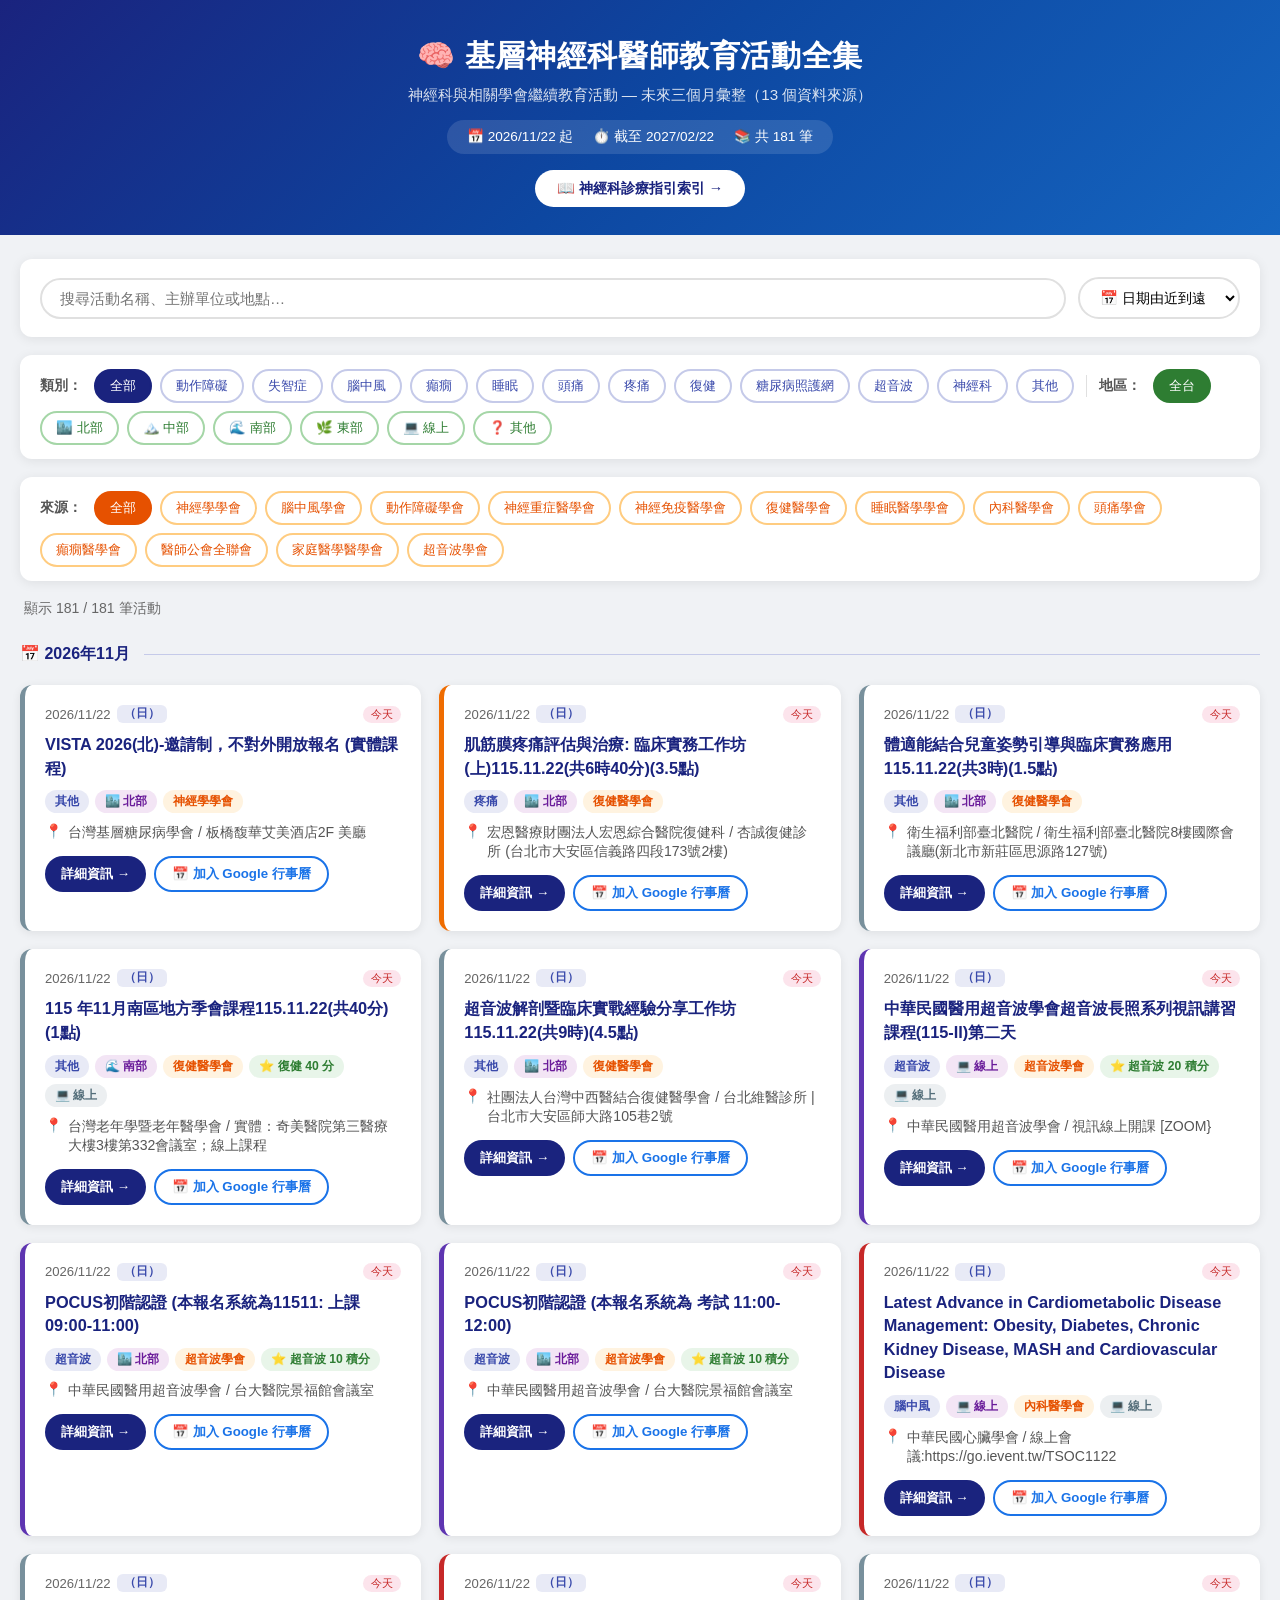
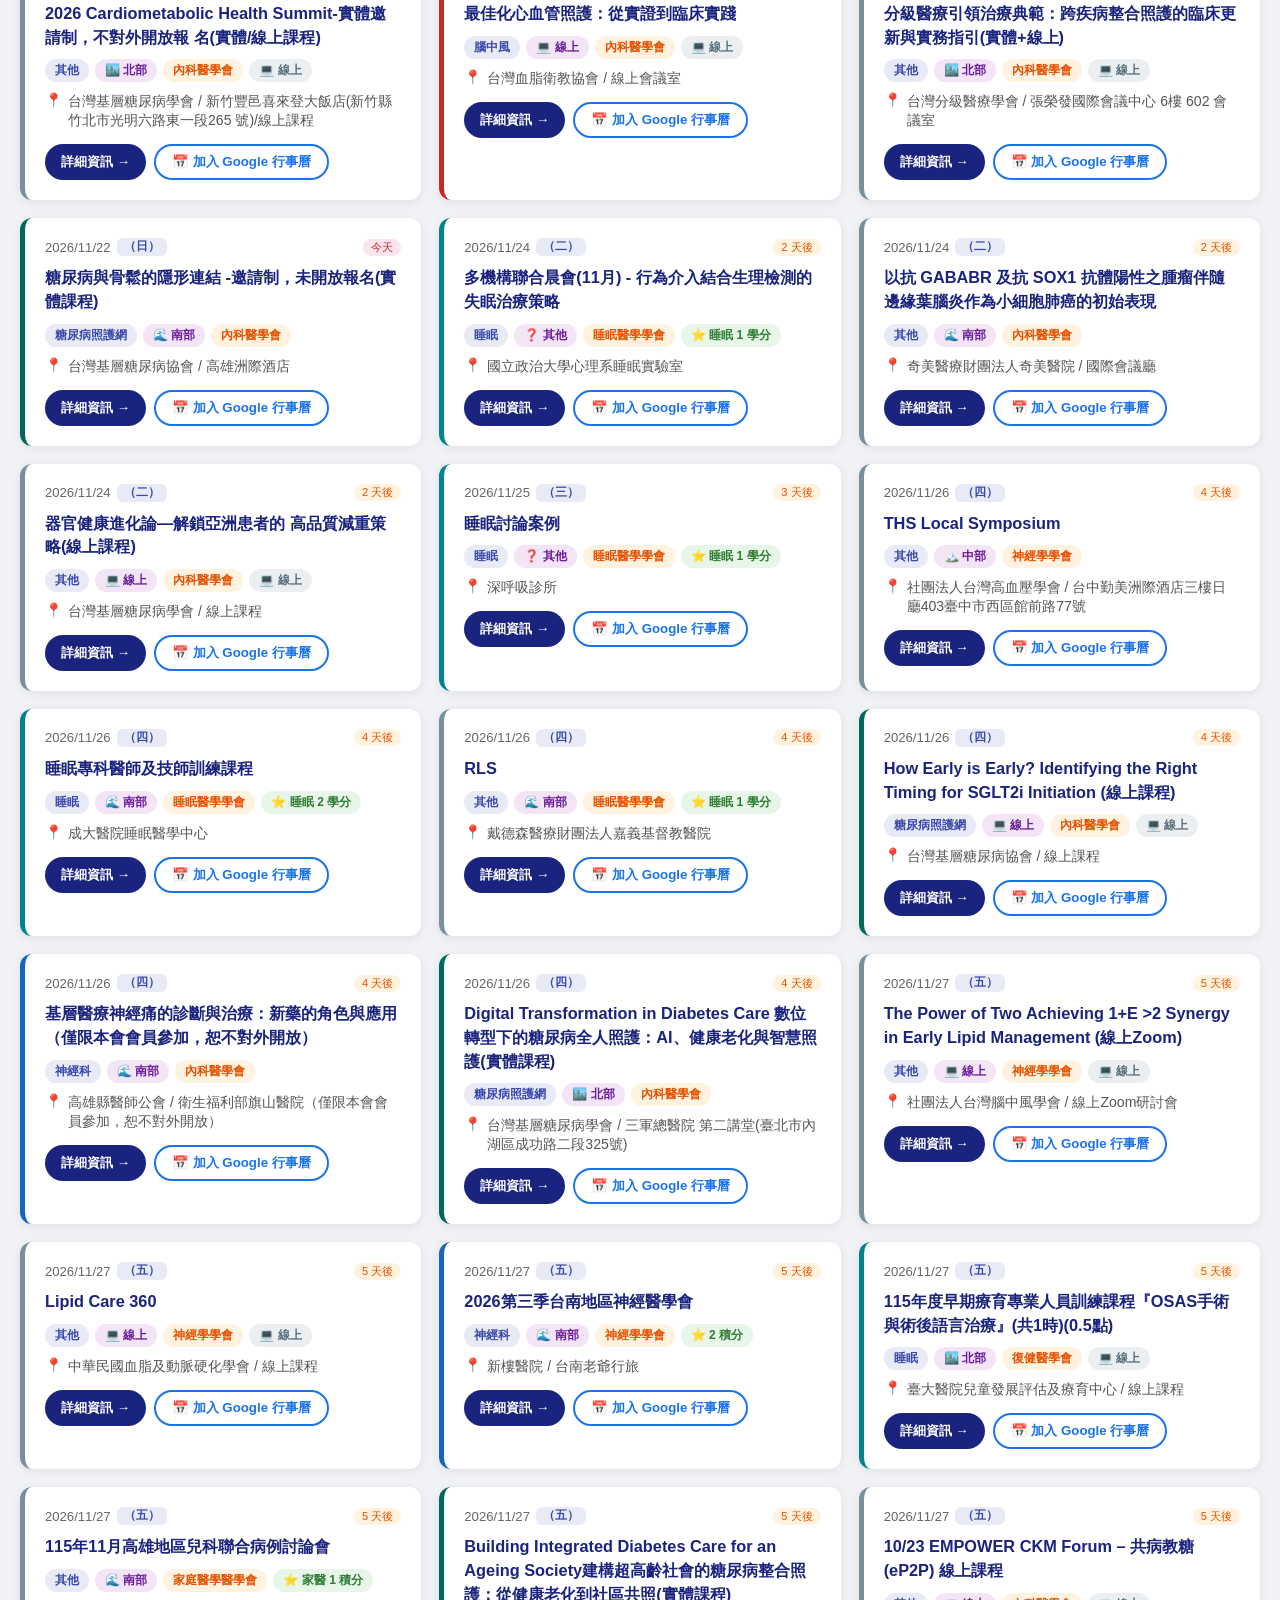
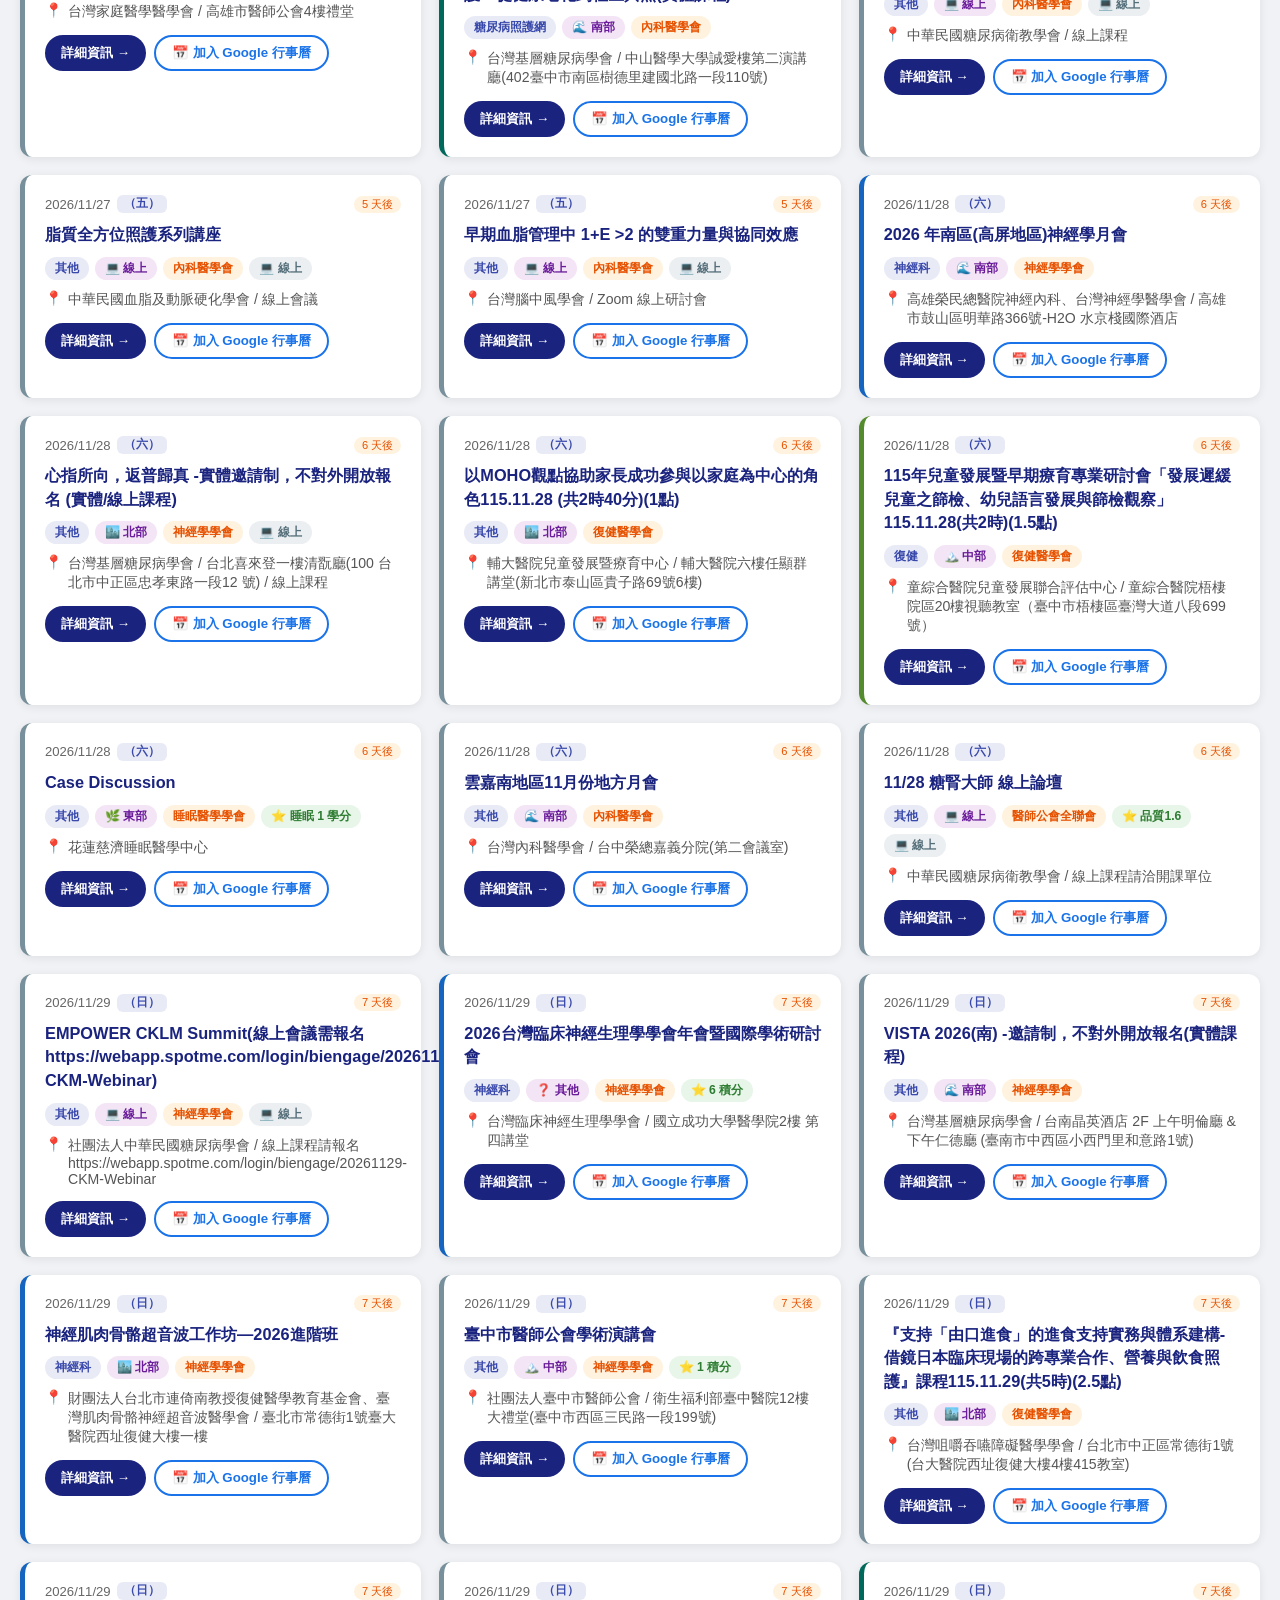
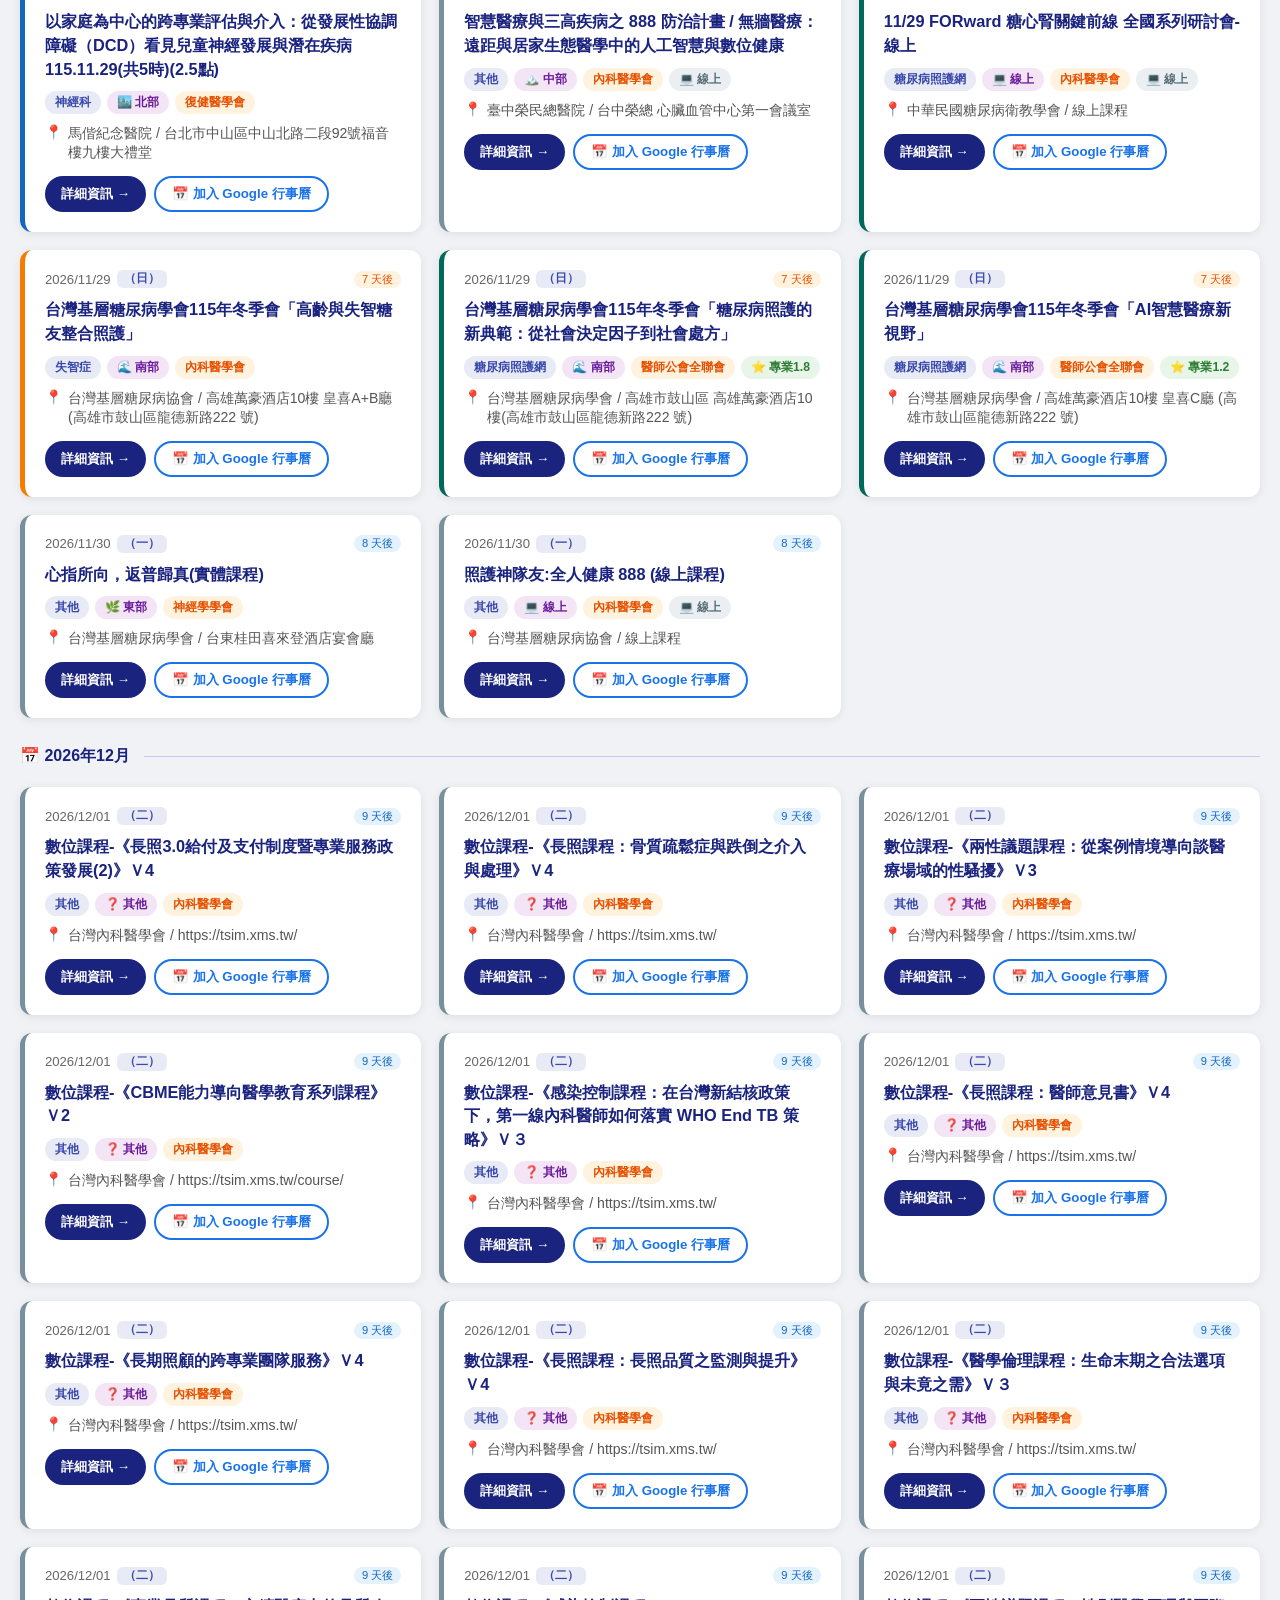
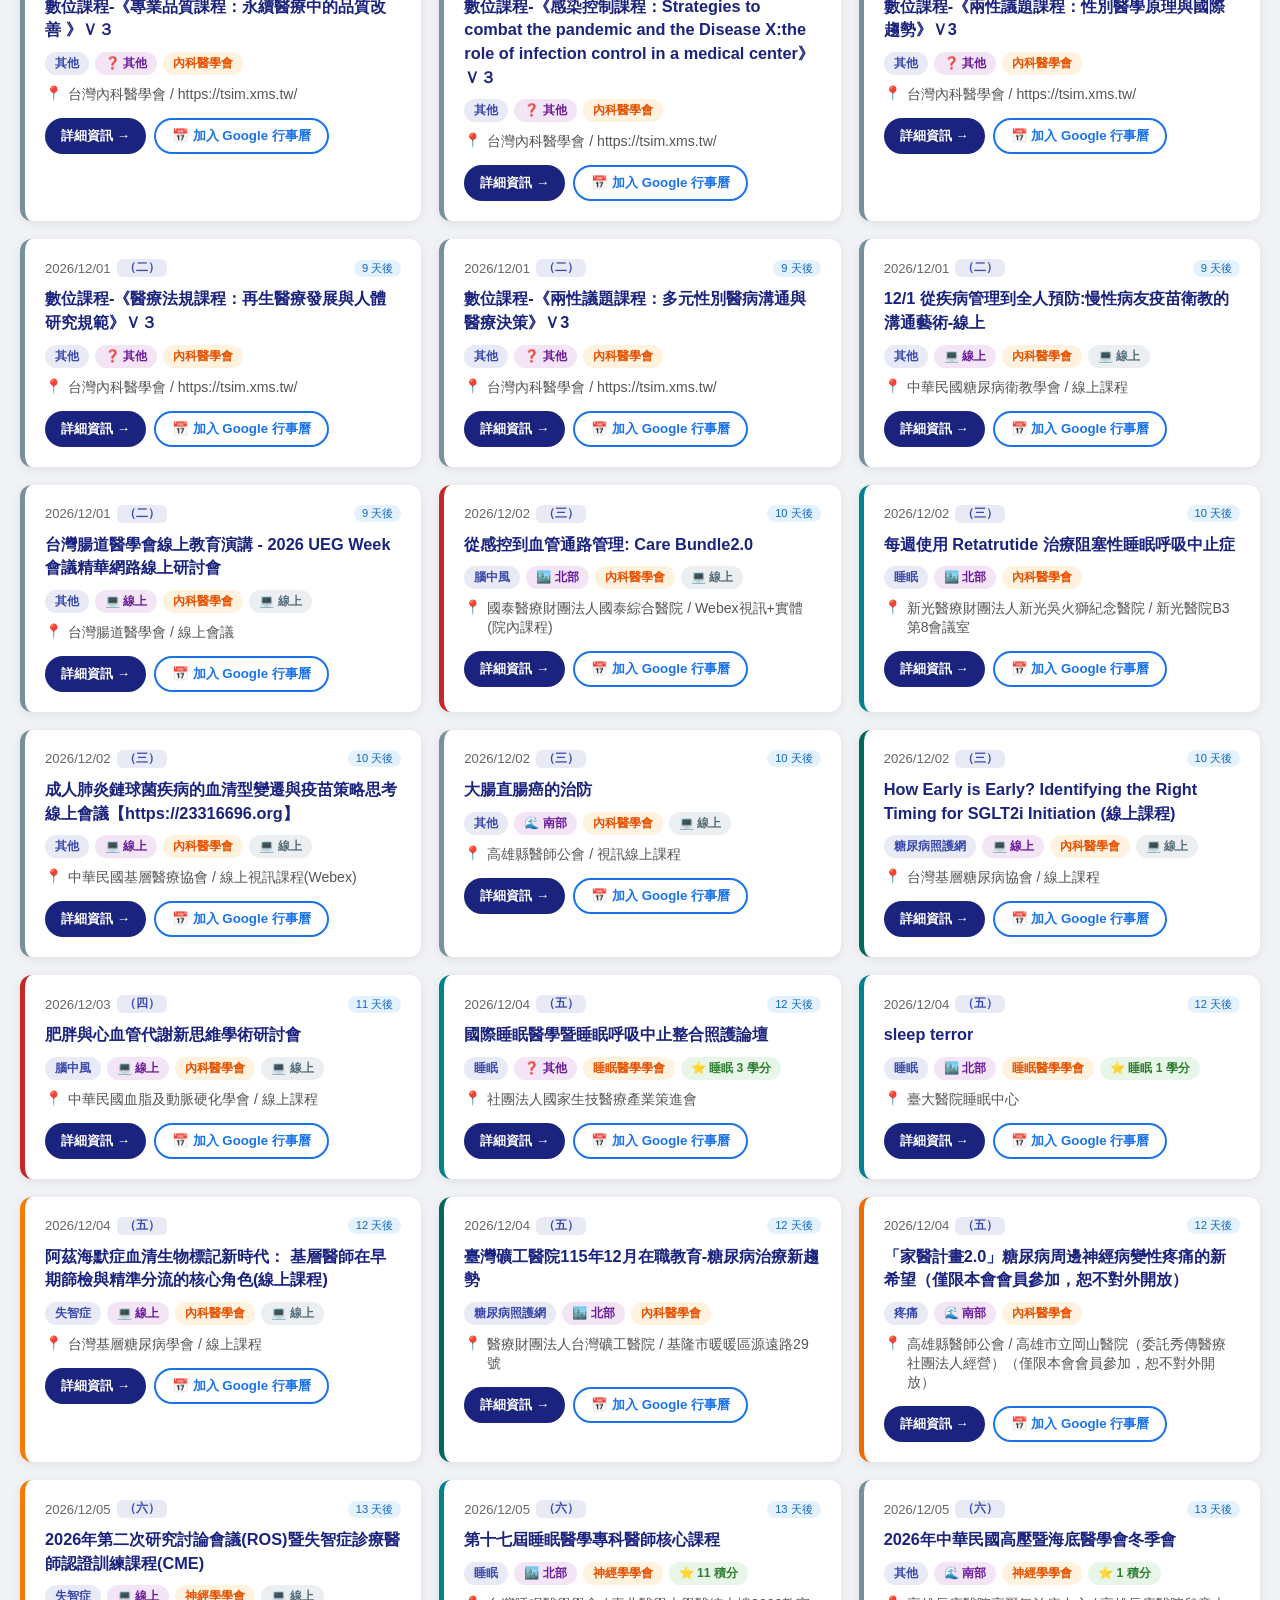
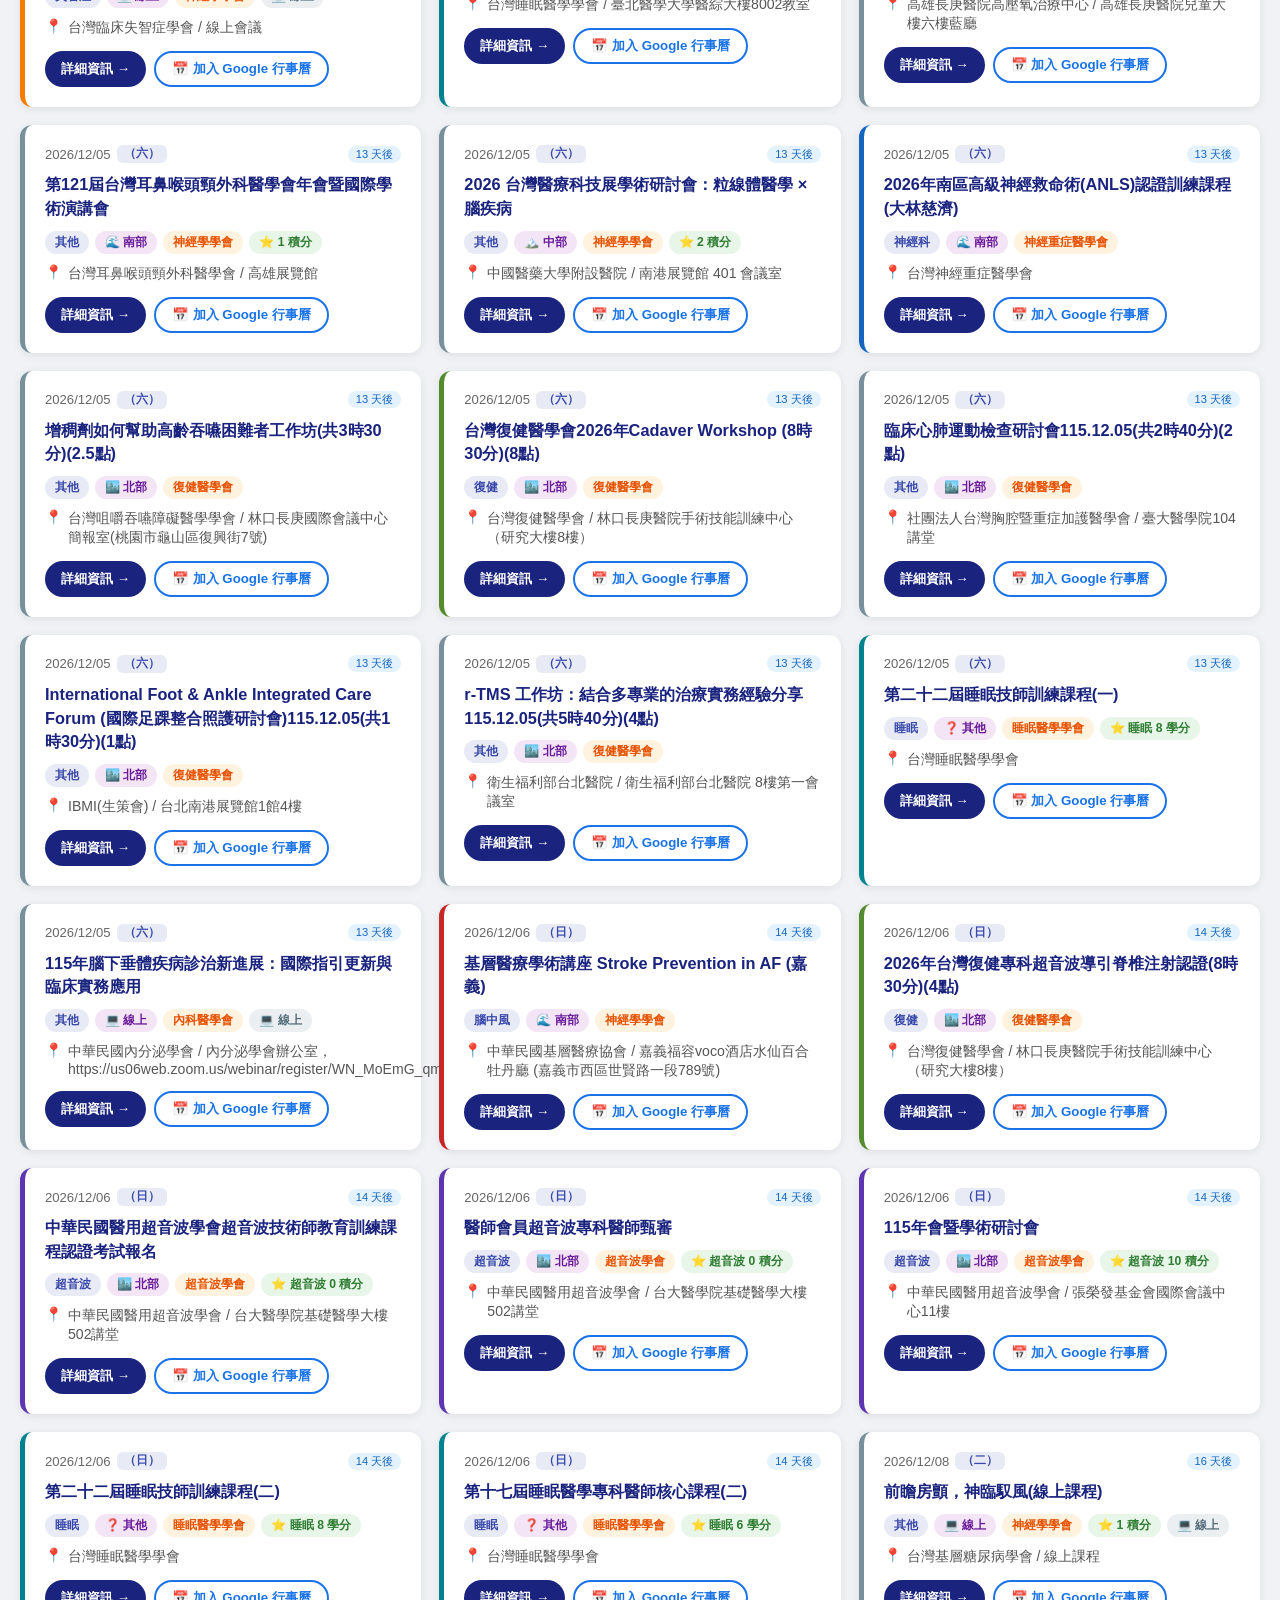
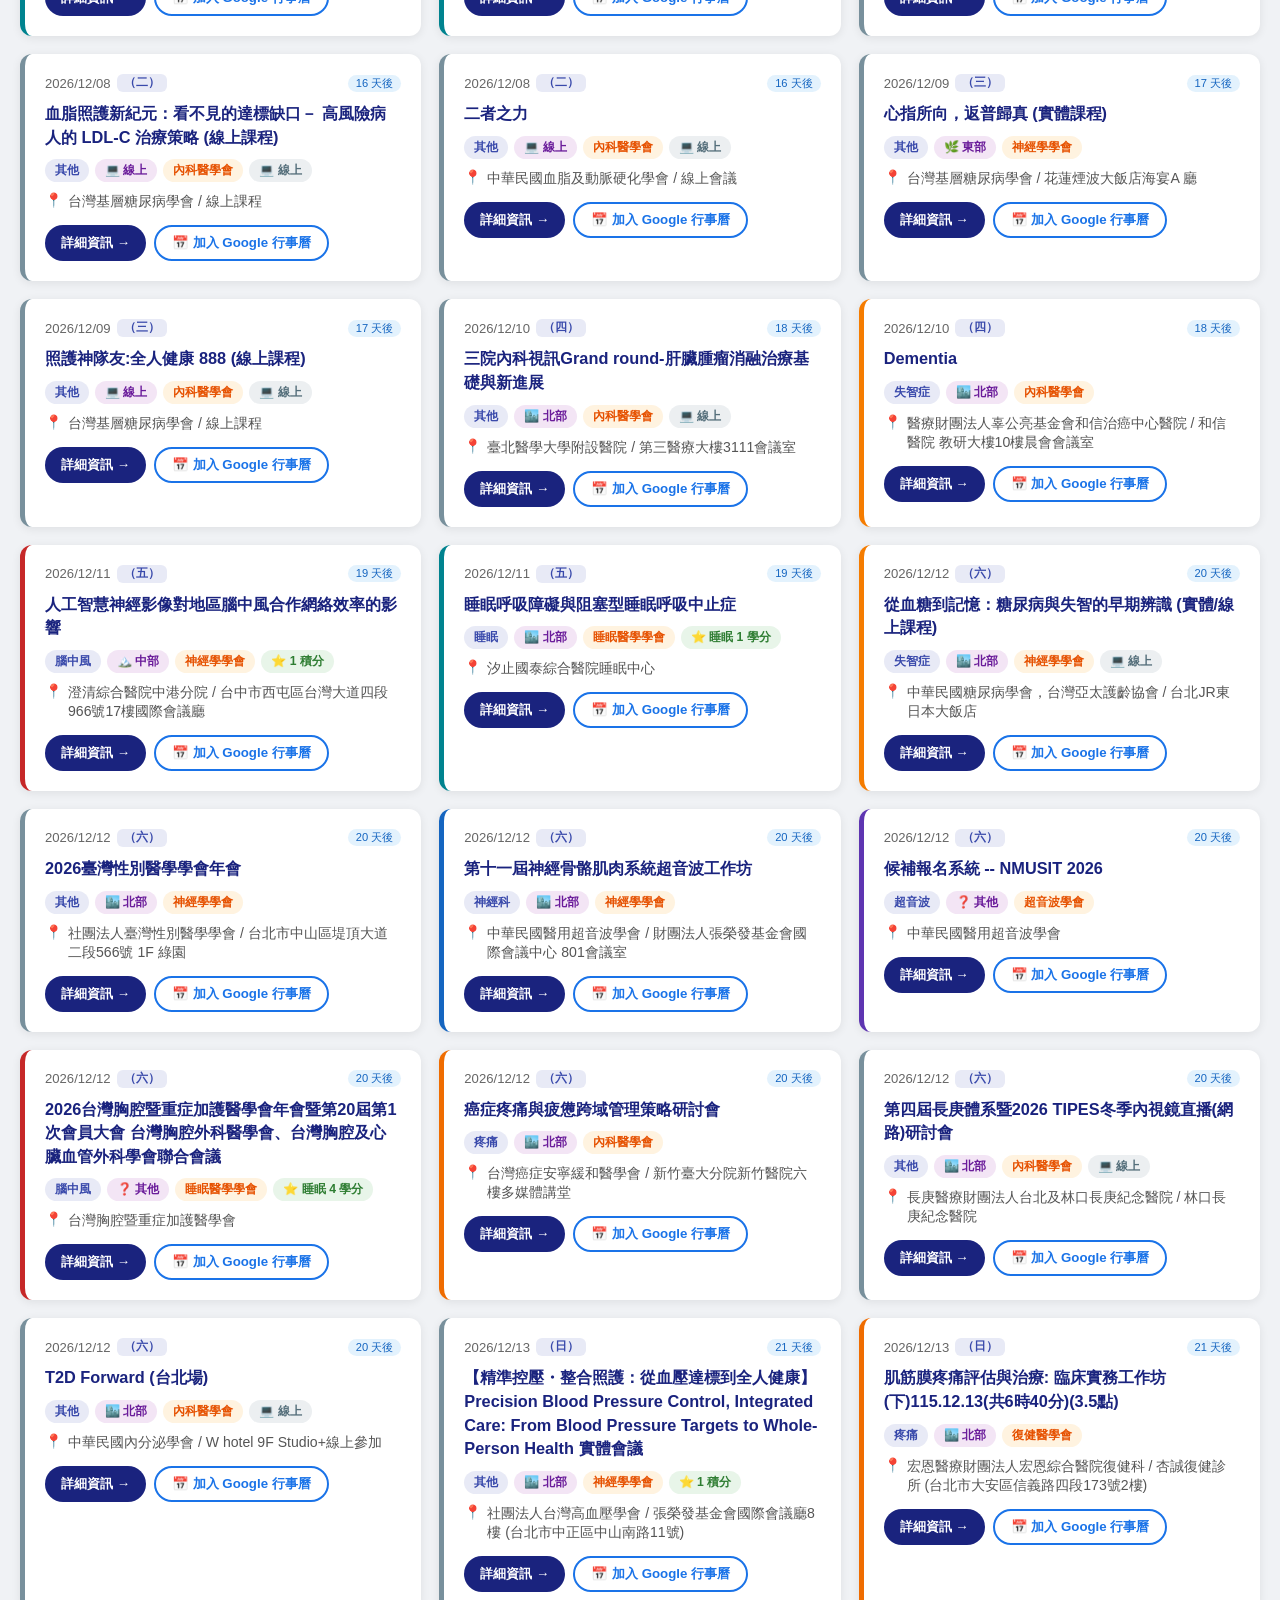
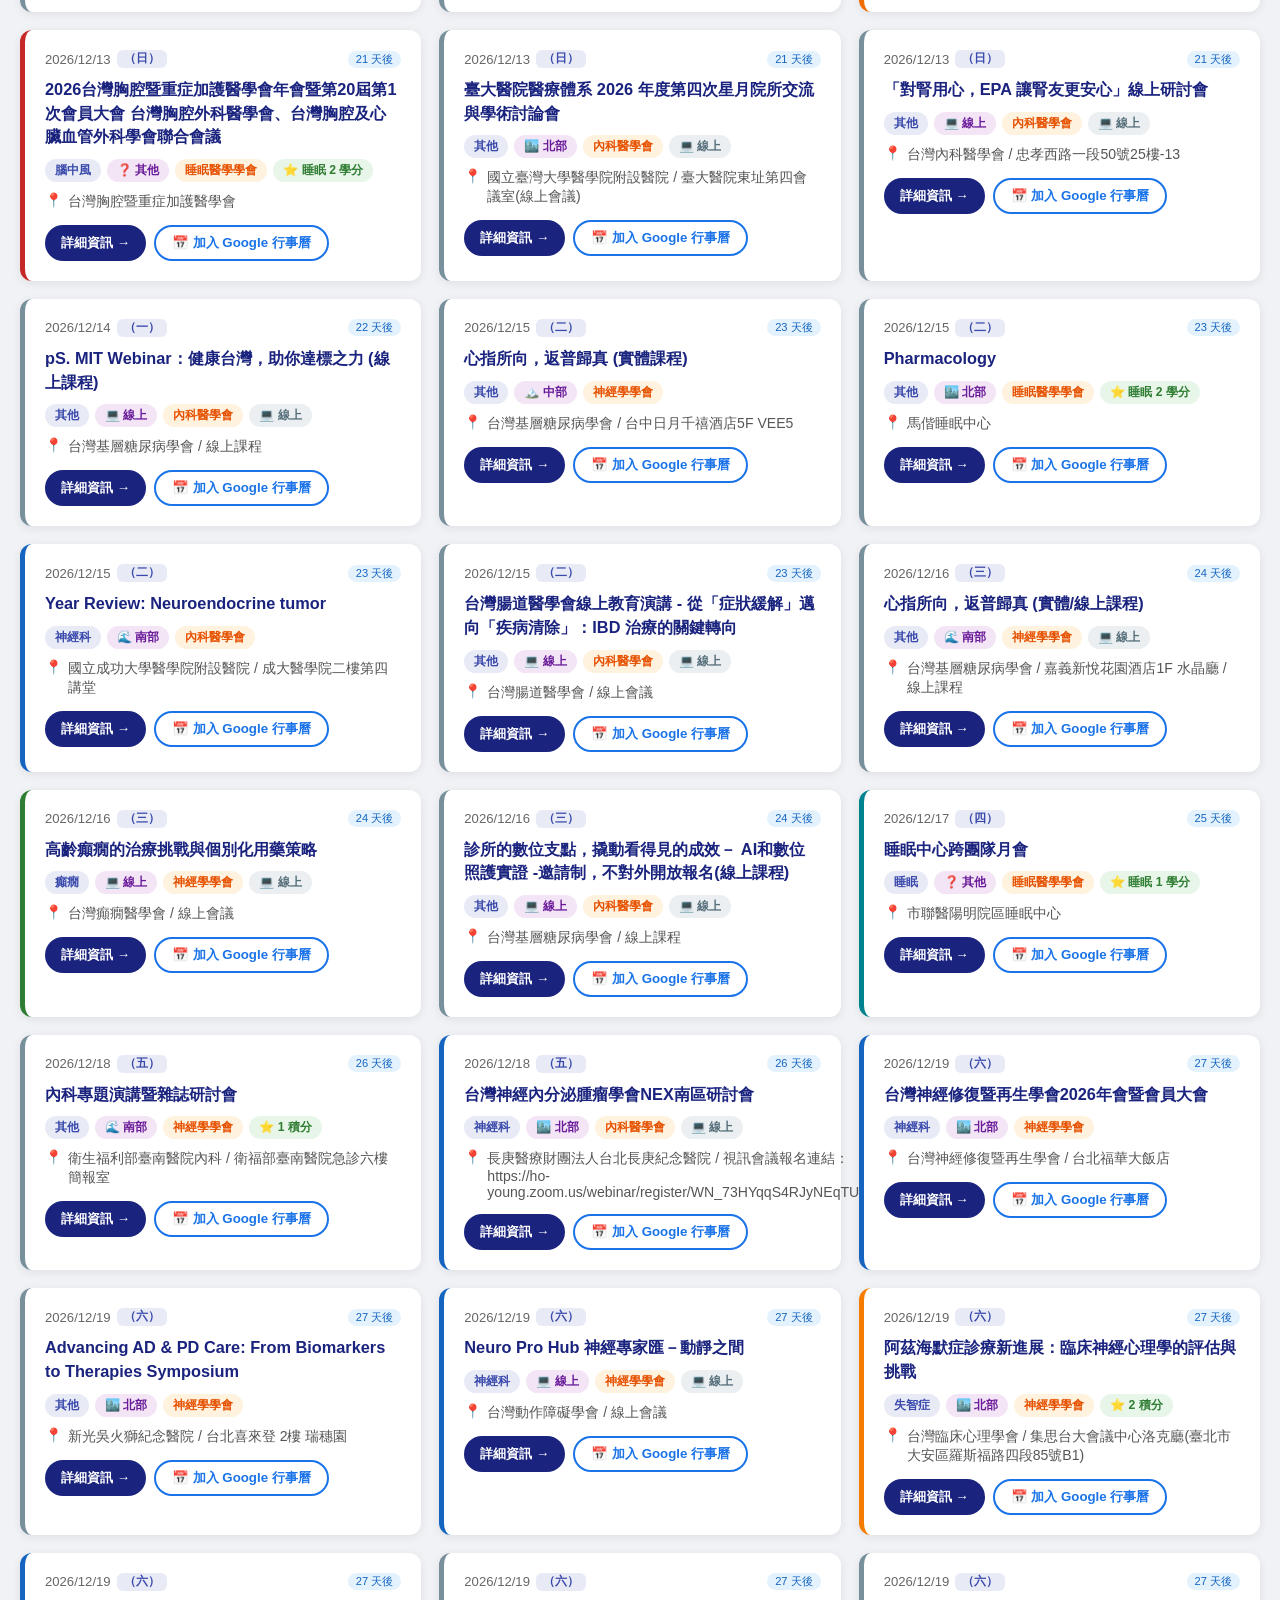
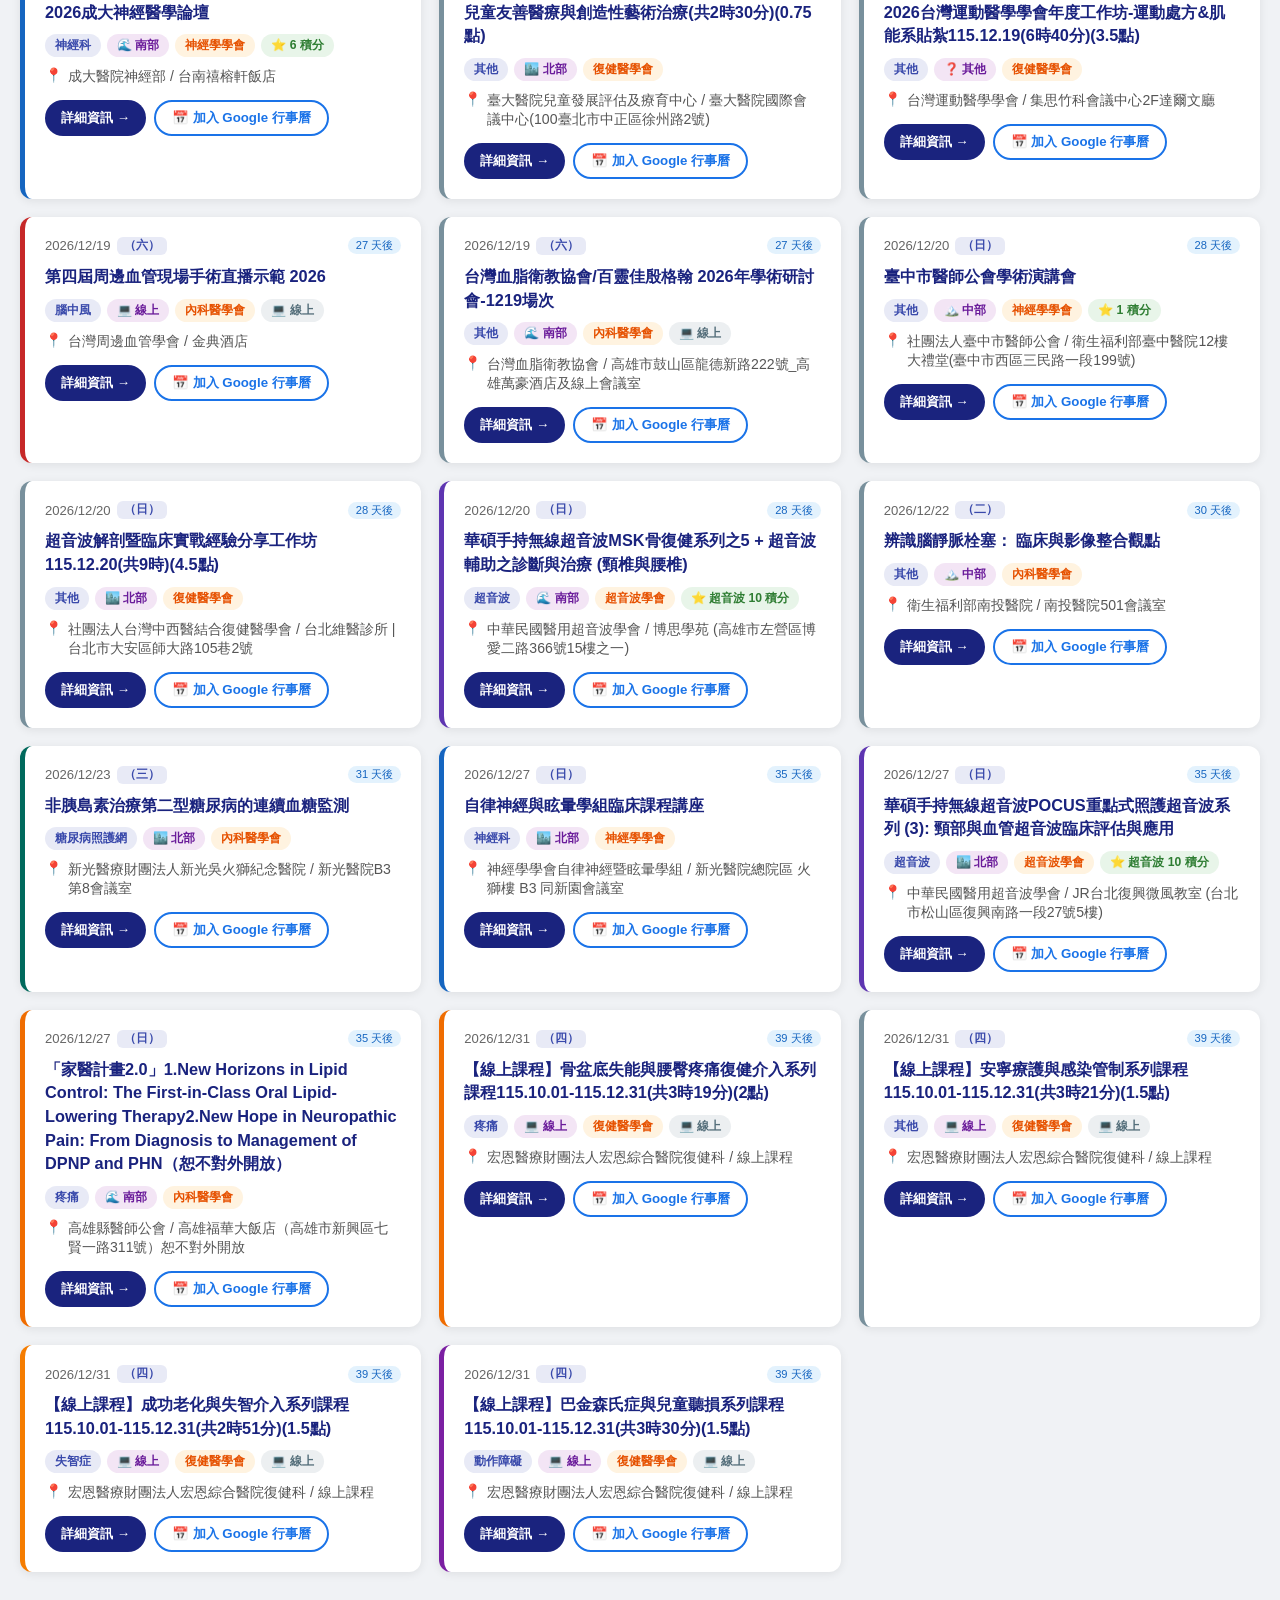
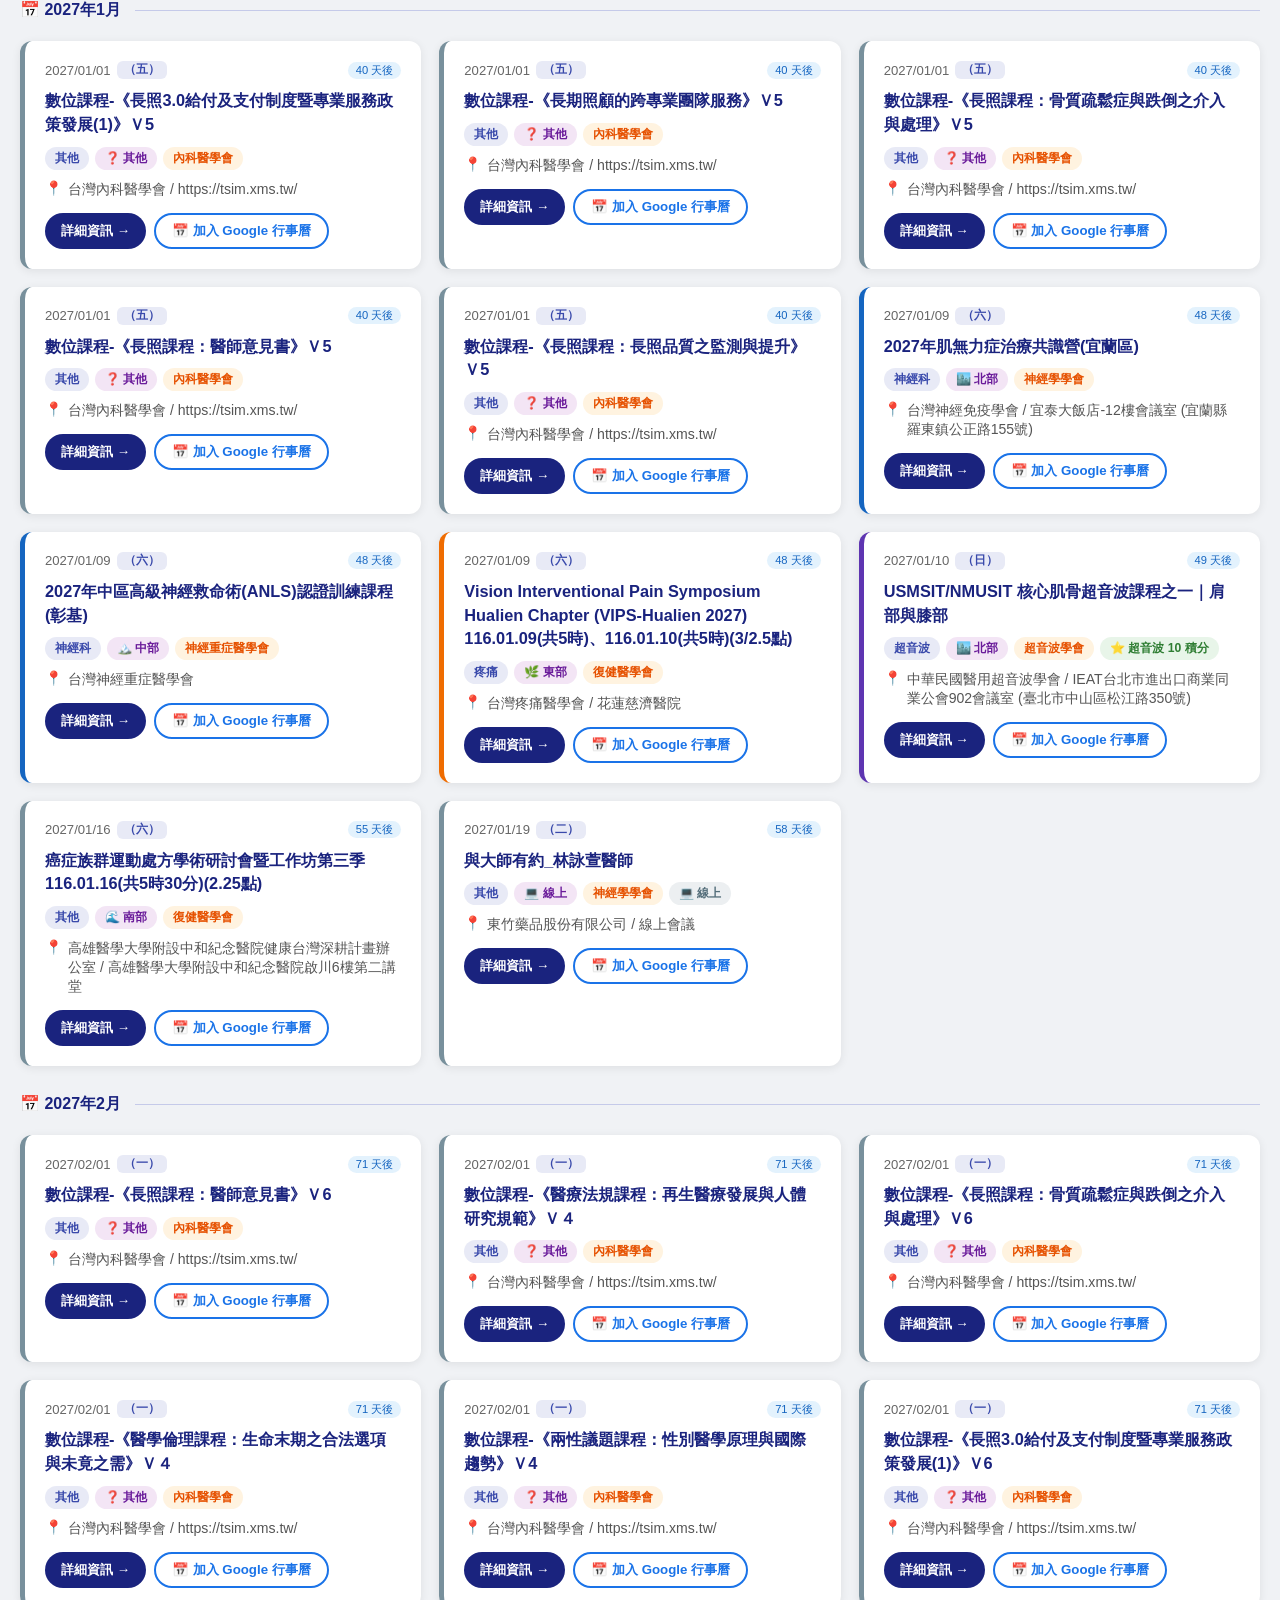
==== commit f969f0c9: "Auto-update: 神經學教育活動 2026/11/22" ====
--- a/index.html
+++ b/index.html
@@ -140,9 +140,9 @@
   <h1>🧠 基層神經科醫師教育活動全集</h1>
   <p>神經科與相關學會繼續教育活動 — 未來三個月彙整（13 個資料來源）</p>
   <div class="header-meta">
-    <span>📅 2026/11/15 起</span>
-    <span>⏱️ 截至 2027/02/15</span>
-    <span>📚 共 197 筆</span>
+    <span>📅 2026/11/22 起</span>
+    <span>⏱️ 截至 2027/02/22</span>
+    <span>📚 共 181 筆</span>
   </div>
   <div class="header-nav"><a href="guidelines.html">📖 神經科診療指引索引 →</a></div>
 </header>
@@ -193,61 +193,13 @@
   <div class="grid" id="grid"></div>
 
   <footer>
-    資料來源：神經學學會 32筆｜腦中風學會 11筆｜動作障礙學會 0筆｜神經重症醫學會 2筆｜神經免疫醫學會 0筆｜復健醫學會 74筆｜睡眠醫學學會 25筆｜內科醫學會 99筆｜頭痛學會 0筆｜癲癇醫學會 0筆｜醫師公會全聯會 10筆｜家庭醫學醫學會 2筆｜超音波學會 18筆<br>
-    更新於 2026/11/15｜每週日 15:00 自動更新｜地區依活動地點自動判讀，可能有誤，請以主辦單位公告為準
+    資料來源：神經學學會 40筆｜腦中風學會 5筆｜動作障礙學會 0筆｜神經重症醫學會 2筆｜神經免疫醫學會 0筆｜復健醫學會 68筆｜睡眠醫學學會 17筆｜內科醫學會 96筆｜頭痛學會 0筆｜癲癇醫學會 0筆｜醫師公會全聯會 6筆｜家庭醫學醫學會 2筆｜超音波學會 14筆<br>
+    更新於 2026/11/22｜每週日 15:00 自動更新｜地區依活動地點自動判讀，可能有誤，請以主辦單位公告為準
   </footer>
 </div>
 
 <script>
 const EVENTS = [
-  {date:"2026-11-15",title:"2026 年會外活動｜RUN FOR STROKE 健康晨跑",location:"台灣腦中風學會",credits:0,ctext:"",url:"http://www.stroke.org.tw/news/knowledge_info.asp?/393.html",src:"stroke",cat:"stroke",online:false,region:"other"},
-  {date:"2026-11-15",title:"2026 STROKE GAME｜中風王炎上對決，快來挑戰！",location:"台灣腦中風學會",credits:0,ctext:"",url:"http://www.stroke.org.tw/news/knowledge_info.asp?/392.html",src:"stroke",cat:"stroke",online:false,region:"other"},
-  {date:"2026-11-15",title:"11/15急性缺血性腦中風神經監測超音波認證課程_年會場次",location:"台灣腦中風學會",credits:0,ctext:"",url:"http://www.stroke.org.tw/news/knowledge_info.asp?/390.html",src:"stroke",cat:"stroke",online:false,region:"other"},
-  {date:"2026-11-15",title:"教育演講11 膝關節疾患復健治療面面觀115.11.15(共1時30分)(1.5點)",location:"臺灣醫學會 / 台北市南港區經貿二路2號7樓南港展覽館二館",credits:0,ctext:"",url:"https://www.pmr.org.tw/active_news/active_info.asp?/4552.html",src:"pmr",cat:"rehab",online:false,region:"north"},
-  {date:"2026-11-15",title:"延期116年5月30日開課, 超音波長照系列 四天工作坊–高雄場",location:"中華民國醫用超音波學會 / 高雄醫學大學附設醫院",credits:30,ctext:"超音波 30 積分",url:"https://www.sumroc.org.tw/index.php?action=activity_detail&id=2969",src:"sono",cat:"sono",online:false,region:"south"},
-  {date:"2026-11-15",title:"華碩手持無線超音波POCUS重點式照護超音波系列 (1): 腹部超音波暨臨床應用",location:"中華民國醫用超音波學會 / 集思台中新烏日會議中心 巴本廳(台中市烏日區高鐵東一路 26 號 (台鐵新烏日站 3樓))",credits:10,ctext:"超音波 10 積分",url:"https://www.sumroc.org.tw/index.php?action=activity_detail&id=2883",src:"sono",cat:"sono",online:false,region:"central"},
-  {date:"2026-11-15",title:"第十六屆身心介面國際研討會暨2026年國際營養精神醫學研究學會區域會議",location:"中國醫藥大學附設醫院 身心介面研究與健康中心",credits:2.0,ctext:"睡眠 2 學分",url:"https://www.tssm.org.tw/learn_list.php",src:"tssm",cat:"other",online:false,region:"central"},
-  {date:"2026-11-15",title:"115年會:Holistic Care of Cardiovascular-Kidney-Liver-Metabolic Syndrome(糖尿病共照網二)",location:"台灣內科醫學會 / 南港展覽館2館7樓701BC講廳",credits:0,ctext:"",url:"https://www.tsim.org.tw/ehc-tsim/s/w/edu/scheduleInfo1/schedule/d9a82057b99a4d5eb05bf7db38e6b144",src:"tsim",cat:"stroke",online:false,region:"other"},
-  {date:"2026-11-15",title:"115年會:Adult Vaccination and Respiratory Inflammation Forum(感控二)",location:"台灣內科醫學會 / 南港展覽館2館7樓701D講廳",credits:0,ctext:"",url:"https://www.tsim.org.tw/ehc-tsim/s/w/edu/scheduleInfo1/schedule/3856d7d50565417f93adbb7988b57892",src:"tsim",cat:"other",online:false,region:"other"},
-  {date:"2026-11-15",title:"糖尿病與心衰竭照護共識推廣研討會(台北場次)",location:"中華民國心臟學會 / 台北張榮發會議中心703會議室",credits:0,ctext:"",url:"https://www.tsim.org.tw/ehc-tsim/s/w/edu/scheduleInfo1/schedule/4d5cda62832e42e98a920de59f4e5984",src:"tsim",cat:"dm",online:false,region:"north"},
-  {date:"2026-11-15",title:"115年會:Diabetes Mellitus and Heart Failure: Impact from Taiwan to Asia and the World(糖尿病共照網三)",location:"台灣內科醫學會 / 南港展覽館2館7樓701D講廳",credits:0,ctext:"",url:"https://www.tsim.org.tw/ehc-tsim/s/w/edu/scheduleInfo1/schedule/a26441c51c1f4ea388a1ab457b364016",src:"tsim",cat:"dm",online:false,region:"other"},
-  {date:"2026-11-15",title:"Primary PCI 2.0 : Intravascular Imaging and Physiology in Myocardial Infarction",location:"台灣心肌梗塞學會 / 線上課程",credits:0,ctext:"",url:"https://www.tsim.org.tw/ehc-tsim/s/w/edu/scheduleInfo1/schedule/064ef6b9a2774565badfbe3585444cc6",src:"tsim",cat:"stroke",online:true,region:"online"},
-  {date:"2026-11-16",title:"115 年急診基礎超音波課程-中國附醫場",location:"中華民國醫用超音波學會 / 中國醫藥大學立夫教學大樓3樓教學部臨床技能中心 地址：台中市北區學士路91號",credits:10,ctext:"超音波 10 積分",url:"https://www.sumroc.org.tw/index.php?action=activity_detail&id=2966",src:"sono",cat:"sono",online:false,region:"north"},
-  {date:"2026-11-16",title:"The role of GLP-1 in organ protection",location:"三總睡眠中心",credits:1.0,ctext:"睡眠 1 學分",url:"https://www.tssm.org.tw/learn_list.php",src:"tssm",cat:"dm",online:false,region:"other"},
-  {date:"2026-11-16",title:"第四季臨床實務分享交流會-跨場域推動安寧緩和療護(實體+直播視訊)",location:"財團法人器官捐贈移植登錄及病人自主推廣中心 / 臺北市南港區 南港路2段78號6樓視聽會議中心",credits:0,ctext:"品質3.6",url:"https://www.tma.tw/credit/index_06.asp",src:"tma",cat:"other",online:true,region:"north"},
-  {date:"2026-11-17",title:"115年度老人及癌症醫療照護研討會(11)",location:"台灣家庭醫學醫學會 / 臺大雲林分院虎尾院區7樓第一會議室",credits:1.0,ctext:"家醫 1 積分",url:"http://www.tafm.org.tw/ehc-tafm/s/w/edu/scheduleInfo1/schedule/0837ec6c501b4a9697954d616264470e",src:"tafm",cat:"other",online:false,region:"north"},
-  {date:"2026-11-17",title:"阻塞性睡眠呼吸中止症的手術治療",location:"馬偕睡眠中心",credits:2.0,ctext:"睡眠 2 學分",url:"https://www.tssm.org.tw/learn_list.php",src:"tssm",cat:"sleep",online:false,region:"north"},
-  {date:"2026-11-17",title:"個案報告討論",location:"基隆長庚",credits:2.0,ctext:"睡眠 2 學分",url:"https://www.tssm.org.tw/learn_list.php",src:"tssm",cat:"other",online:false,region:"north"},
-  {date:"2026-11-17",title:"重症氣喘和慢性阻塞性肺病前沿：ERS 2026 最新進展",location:"台灣氣喘學會 / 線上: WEBEX 線上會議",credits:0,ctext:"",url:"https://www.tsim.org.tw/ehc-tsim/s/w/edu/scheduleInfo1/schedule/8c26596abf8241999e198c711aee108c",src:"tsim",cat:"other",online:true,region:"online"},
-  {date:"2026-11-17",title:"照護神隊友:全人健康 888 (線上課程)",location:"台灣基層糖尿病協會 / 線上課程",credits:0,ctext:"",url:"https://www.tsim.org.tw/ehc-tsim/s/w/edu/scheduleInfo1/schedule/72036764068e485f952ed80bd2c21d29",src:"tsim",cat:"other",online:true,region:"online"},
-  {date:"2026-11-17",title:"兩者之力",location:"中華民國血脂及動脈硬化學會 / 線上會議",credits:0,ctext:"",url:"https://www.tsim.org.tw/ehc-tsim/s/w/edu/scheduleInfo1/schedule/94cb495c78144b98aea17a8494585619",src:"tsim",cat:"other",online:true,region:"online"},
-  {date:"2026-11-17",title:"台灣腸道醫學會線上教育演講 - Tremfya 的時代: 腸道免疫新篇章",location:"台灣腸道醫學會 / 線上會議",credits:0,ctext:"",url:"https://www.tsim.org.tw/ehc-tsim/s/w/edu/scheduleInfo1/schedule/acc65c5d081943d6889870d8483baeeb",src:"tsim",cat:"other",online:true,region:"online"},
-  {date:"2026-11-18",title:"2026亞太與歐洲大腦類澱粉血管症論壇",location:"台大醫院神經部 / 國立臺灣大學醫學院一樓102講堂",credits:0,ctext:"",url:"https://www.neuro.org.tw/active/other_toApply_OK.asp?SID=3575",src:"neuro",cat:"stroke",online:false,region:"north"},
-  {date:"2026-11-18",title:"Post MDS & Numient clinical experice sharing(11/18線上會議）",location:"台灣動作障礙學會 / 線上會議",credits:0,ctext:"",url:"https://www.neuro.org.tw/active/other_toApply_OK.asp?SID=3568",src:"neuro",cat:"other",online:true,region:"online"},
-  {date:"2026-11-18",title:"機器人手術的變革：從多孔到單孔——微創手術的下一次演進",location:"高雄縣醫師公會 / 視訊線上課程",credits:0,ctext:"",url:"https://www.tsim.org.tw/ehc-tsim/s/w/edu/scheduleInfo1/schedule/3f06b946a98042259856d79226ffe4fa",src:"tsim",cat:"other",online:true,region:"south"},
-  {date:"2026-11-18",title:"糖尿病與疫苗接種：醫生應該知道的事",location:"中山醫學大學附設醫院 / 中山附醫行政大樓4705會議室",credits:0,ctext:"",url:"https://www.tsim.org.tw/ehc-tsim/s/w/edu/scheduleInfo1/schedule/0a80bae990994e58b0e83a14711270c1",src:"tsim",cat:"dm",online:false,region:"central"},
-  {date:"2026-11-19",title:"睡眠中心跨團隊月會",location:"市聯醫陽明院區睡眠中心",credits:1.0,ctext:"睡眠 1 學分",url:"https://www.tssm.org.tw/learn_list.php",src:"tssm",cat:"sleep",online:false,region:"other"},
-  {date:"2026-11-19",title:"從試驗到臨床實踐：欣智樂 (Kisunla) 和 TRAILBLAZER-ALZ 6 研究概述",location:"國泰醫療財團法人國泰綜合醫院 / Webex視訊+實體(院內課程)",credits:0,ctext:"",url:"https://www.tsim.org.tw/ehc-tsim/s/w/edu/scheduleInfo1/schedule/020196ef84b048858064beb4cd278613",src:"tsim",cat:"other",online:true,region:"north"},
-  {date:"2026-11-19",title:"神經痛的新思維：PHN的新選擇",location:"社團法人高雄市醫師公會 / 高雄市醫師公會四樓禮堂",credits:0,ctext:"",url:"https://www.tsim.org.tw/ehc-tsim/s/w/edu/scheduleInfo1/schedule/8c1ddcb068ee40328352debe1c945f45",src:"tsim",cat:"neuro",online:false,region:"south"},
-  {date:"2026-11-19",title:"115年度嘉義市糖尿病共同照護網繼續教育暨AI免散瞳眼底檢查實務訓練",location:"嘉義市醫師公會 / 嘉義市醫師公會會館二樓",credits:0,ctext:"",url:"https://www.tsim.org.tw/ehc-tsim/s/w/edu/scheduleInfo1/schedule/12d4fa24d640453f86ba2ecdb7ebb248",src:"tsim",cat:"dm",online:false,region:"south"},
-  {date:"2026-11-19",title:"11/19 The Best Treatment Strategies for Asian Patients with Diabetes",location:"中華民國糖尿病衛教學會 / 線上課程",credits:0,ctext:"",url:"https://www.tsim.org.tw/ehc-tsim/s/w/edu/scheduleInfo1/schedule/b642cdf2ece34a11aefe9e2ac9b6aff5",src:"tsim",cat:"dm",online:true,region:"online"},
-  {date:"2026-11-19",title:"體系醫療品質指標標竿學習研討會議程",location:"國立台灣大學醫學院附設醫院新竹臺大分院 / 新竹市北區 經國路一段442巷25號-新竹臺大分院六樓多媒體講堂+視訊",credits:0,ctext:"感染1、品質3",url:"https://www.tma.tw/credit/index_06.asp",src:"tma",cat:"other",online:true,region:"north"},
-  {date:"2026-11-20",title:"基層醫療常見感染症診斷及處置迷思",location:"台灣家庭醫學醫學會 / 澄清綜合醫院(平等)3F第一會議室—台中市中區平等街 139 號",credits:1.0,ctext:"家醫 1 積分",url:"http://www.tafm.org.tw/ehc-tafm/s/w/edu/scheduleInfo1/schedule/59178fb922934613b57bfeee23e95516",src:"tafm",cat:"other",online:false,region:"central"},
-  {date:"2026-11-20",title:"第18屆台兒胎兒醫學工作坊會前會",location:"中華民國醫用超音波學會 / 台兒診所醫療總部 (新北市新莊區新北大道三段210號2樓 寰宇1號)",credits:5,ctext:"超音波 5 積分",url:"https://www.sumroc.org.tw/index.php?action=activity_detail&id=2973",src:"sono",cat:"sono",online:false,region:"north"},
-  {date:"2026-11-20",title:"The Submerged Epidemic",location:"汐止國泰綜合醫院睡眠中心",credits:1.0,ctext:"睡眠 1 學分",url:"https://www.tssm.org.tw/learn_list.php",src:"tssm",cat:"other",online:false,region:"north"},
-  {date:"2026-11-20",title:"Solo Mask 產品介紹暨Sleep Style 功能回顧",location:"嘉義長庚醫院睡眠中心",credits:1.0,ctext:"睡眠 1 學分",url:"https://www.tssm.org.tw/learn_list.php",src:"tssm",cat:"sleep",online:false,region:"south"},
-  {date:"2026-11-20",title:"睡眠醫療服務建置與抗精神病藥物長效針臨床實務應用",location:"臺北榮民總醫院玉里分院",credits:1.0,ctext:"睡眠 1 學分",url:"https://www.tssm.org.tw/learn_list.php",src:"tssm",cat:"sleep",online:false,region:"north"},
-  {date:"2026-11-20",title:"pS. MIT Webinar：健康台灣，助你達標之力 (線上課程)",location:"台灣基層糖尿病學會 / 線上課程",credits:0,ctext:"",url:"https://www.tsim.org.tw/ehc-tsim/s/w/edu/scheduleInfo1/schedule/ff08f8a504704c5e8c6fb23e68aeb5fb",src:"tsim",cat:"other",online:true,region:"online"},
-  {date:"2026-11-20",title:"打了流感疫苗，新冠呢? 新世代新冠疫苗的雙重升級!",location:"台北市醫師公會 / 實體(台北市安和路一段27號16樓大會議室)+線上並行",credits:0,ctext:"",url:"https://www.tsim.org.tw/ehc-tsim/s/w/edu/scheduleInfo1/schedule/563eb68b53b94e3aa40f178a4bfd812c",src:"tsim",cat:"other",online:true,region:"north"},
-  {date:"2026-11-20",title:"EMPOWER CKM 論壇(線上課程需報名 https://surl.hypernex.io/Y0z)",location:"中華民國糖尿病學會 / 線上課程需報名 https://surl.hypernex.io/Y0z",credits:0,ctext:"",url:"https://www.tsim.org.tw/ehc-tsim/s/w/edu/scheduleInfo1/schedule/593b9e300b6947a2983cdaa45437c89c",src:"tsim",cat:"other",online:true,region:"online"},
-  {date:"2026-11-20",title:"超越血糖控制：透過血脂與血壓管理新策略，推進心代謝疾病整合照護(名額有限,需報名https://pse.is/9s96wg)",location:"中華民國糖尿病學會 / 台北晶華4樓,第5+6貴賓廳",credits:0,ctext:"",url:"https://www.tsim.org.tw/ehc-tsim/s/w/edu/scheduleInfo1/schedule/84b3e1cb50714e9a9ed51349292c7e99",src:"tsim",cat:"dm",online:false,region:"north"},
-  {date:"2026-11-21",title:"VISTA 2026(中)-邀請制，不對外開放報名 (實體課程)",location:"台灣基層糖尿病學會 / 台中林酒店 6F 海洋廳(下午) & 仙侶廳(晚上)",credits:0,ctext:"",url:"https://www.neuro.org.tw/active/other_toApply_OK.asp?SID=3559",src:"neuro",cat:"other",online:false,region:"central"},
-  {date:"2026-11-21",title:"Taiwan Emergency & Critical Care Joint Symposium",location:"台灣急救加護醫學會 / 台大醫學院 103講堂",credits:0,ctext:"",url:"https://www.neuro.org.tw/active/other_toApply_OK.asp?SID=3558",src:"neuro",cat:"other",online:false,region:"north"},
-  {date:"2026-11-21",title:"兒童早期自殺自傷防治課程115.11.21(共3時)(1點)",location:"衛生福利部臺北醫院 / 衛生福利部臺北醫院8樓國際會議廳(新北市新莊區思源路127號)",credits:0,ctext:"",url:"https://www.pmr.org.tw/active_news/active_info.asp?/4568.html",src:"pmr",cat:"other",online:false,region:"north"},
-  {date:"2026-11-21",title:"2026癌症復健研討會-乳癌復健115.11.21(共3時20分)(3點)",location:"財團法人台北市連倚南教授復健醫學教育基金會 / 臺大醫院復健大樓四樓 (台北市常德街1號)",credits:0,ctext:"",url:"https://www.pmr.org.tw/active_news/active_info.asp?/4556.html",src:"pmr",cat:"rehab",online:false,region:"north"},
-  {date:"2026-11-21",title:"中華民國醫用超音波學會心臟血管循環系超音波講習課程(基礎班)",location:"中華民國醫用超音波學會",credits:20,ctext:"超音波 20 積分",url:"https://www.sumroc.org.tw/index.php?action=activity_detail&id=2933",src:"sono",cat:"sono",online:false,region:"other"},
-  {date:"2026-11-21",title:"第18屆台兒胎兒醫學工作坊",location:"中華民國醫用超音波學會 / 凱悅嘉軒酒店 (新北市新莊區新北大道三段79號2樓)",credits:15,ctext:"超音波 15 積分",url:"https://www.sumroc.org.tw/index.php?action=activity_detail&id=2961",src:"sono",cat:"sono",online:false,region:"north"},
-  {date:"2026-11-21",title:"台灣胰臟醫學會&台灣神經內分泌腫瘤學會 2026年度年會",location:"中華民國醫用超音波學會 / 萬芳醫院5樓500會議室 (台北市文山區興隆路三段111號 捷運文湖線：萬芳醫院站)",credits:10,ctext:"超音波 10 積分",url:"https://www.sumroc.org.tw/index.php?action=activity_detail&id=2974",src:"sono",cat:"sono",online:false,region:"north"},
   {date:"2026-11-22",title:"VISTA 2026(北)-邀請制，不對外開放報名 (實體課程)",location:"台灣基層糖尿病學會 / 板橋馥華艾美酒店2F 美廳",credits:0,ctext:"",url:"https://www.neuro.org.tw/active/other_toApply_OK.asp?SID=3561",src:"neuro",cat:"other",online:false,region:"north"},
   {date:"2026-11-22",title:"肌筋膜疼痛評估與治療: 臨床實務工作坊(上)115.11.22(共6時40分)(3.5點)",location:"宏恩醫療財團法人宏恩綜合醫院復健科 / 杏誠復健診所 (台北市大安區信義路四段173號2樓)",credits:0,ctext:"",url:"https://www.pmr.org.tw/active_news/active_info.asp?/4566.html",src:"pmr",cat:"pain",online:false,region:"north"},
   {date:"2026-11-22",title:"體適能結合兒童姿勢引導與臨床實務應用115.11.22(共3時)(1.5點)",location:"衛生福利部臺北醫院 / 衛生福利部臺北醫院8樓國際會議廳(新北市新莊區思源路127號)",credits:0,ctext:"",url:"https://www.pmr.org.tw/active_news/active_info.asp?/4564.html",src:"pmr",cat:"other",online:false,region:"north"},
@@ -271,12 +223,16 @@
   {date:"2026-11-26",title:"How Early is Early? Identifying the Right Timing for SGLT2i Initiation (線上課程)",location:"台灣基層糖尿病協會 / 線上課程",credits:0,ctext:"",url:"https://www.tsim.org.tw/ehc-tsim/s/w/edu/scheduleInfo1/schedule/5b6f84cfa11d4f218a0bb16e50501be6",src:"tsim",cat:"dm",online:true,region:"online"},
   {date:"2026-11-26",title:"基層醫療神經痛的診斷與治療：新藥的角色與應用（僅限本會會員參加，恕不對外開放）",location:"高雄縣醫師公會 / 衛生福利部旗山醫院（僅限本會會員參加，恕不對外開放）",credits:0,ctext:"",url:"https://www.tsim.org.tw/ehc-tsim/s/w/edu/scheduleInfo1/schedule/f095f774dec14c2e91a1fe0391aa25e9",src:"tsim",cat:"neuro",online:false,region:"south"},
   {date:"2026-11-26",title:"Digital Transformation in Diabetes Care 數位轉型下的糖尿病全人照護：AI、健康老化與智慧照護(實體課程)",location:"台灣基層糖尿病學會 / 三軍總醫院 第二講堂(臺北市內湖區成功路二段325號)",credits:0,ctext:"",url:"https://www.tsim.org.tw/ehc-tsim/s/w/edu/scheduleInfo1/schedule/cce4e404d0dd43d1a9ef3d0379234802",src:"tsim",cat:"dm",online:false,region:"north"},
+  {date:"2026-11-27",title:"The Power of Two Achieving 1+E >2 Synergy in Early Lipid Management (線上Zoom)",location:"社團法人台灣腦中風學會 / 線上Zoom研討會",credits:0,ctext:"",url:"https://www.neuro.org.tw/active/other_toApply_OK.asp?SID=3594",src:"neuro",cat:"other",online:true,region:"online"},
   {date:"2026-11-27",title:"Lipid Care 360",location:"中華民國血脂及動脈硬化學會 / 線上課程",credits:0,ctext:"",url:"https://www.neuro.org.tw/active/other_toApply_OK.asp?SID=3570",src:"neuro",cat:"other",online:true,region:"online"},
-  {date:"2026-11-27",title:"2026第三季台南地區神經醫學會",location:"新樓醫院 / 台南老爺行旅",credits:0,ctext:"",url:"https://www.neuro.org.tw/active/other_toApply_OK.asp?SID=3563",src:"neuro",cat:"neuro",online:false,region:"south"},
+  {date:"2026-11-27",title:"2026第三季台南地區神經醫學會",location:"新樓醫院 / 台南老爺行旅",credits:2,ctext:"",url:"https://www.neuro.org.tw/active/other_toApply_OK.asp?SID=3563",src:"neuro",cat:"neuro",online:false,region:"south"},
   {date:"2026-11-27",title:"115年度早期療育專業人員訓練課程『OSAS手術與術後語言治療』(共1時)(0.5點)",location:"臺大醫院兒童發展評估及療育中心 / 線上課程",credits:0,ctext:"",url:"https://www.pmr.org.tw/active_news/active_info.asp?/4569.html",src:"pmr",cat:"sleep",online:true,region:"north"},
+  {date:"2026-11-27",title:"115年11月高雄地區兒科聯合病例討論會",location:"台灣家庭醫學醫學會 / 高雄市醫師公會4樓禮堂",credits:1.0,ctext:"家醫 1 積分",url:"http://www.tafm.org.tw/ehc-tafm/s/w/edu/scheduleInfo1/schedule/d689db0dbbdf4e1b806f8a909fdb81e1",src:"tafm",cat:"other",online:false,region:"south"},
   {date:"2026-11-27",title:"Building Integrated Diabetes Care for an Ageing Society建構超高齡社會的糖尿病整合照護：從健康老化到社區共照(實體課程)",location:"台灣基層糖尿病學會 / 中山醫學大學誠愛樓第二演講廳(402臺中市南區樹德里建國北路一段110號)",credits:0,ctext:"",url:"https://www.tsim.org.tw/ehc-tsim/s/w/edu/scheduleInfo1/schedule/83ec8e2bfc6142d9869cd3e25ebb906e",src:"tsim",cat:"dm",online:false,region:"south"},
+  {date:"2026-11-27",title:"10/23 EMPOWER CKM Forum – 共病教糖(eP2P) 線上課程",location:"中華民國糖尿病衛教學會 / 線上課程",credits:0,ctext:"",url:"https://www.tsim.org.tw/ehc-tsim/s/w/edu/scheduleInfo1/schedule/49cf17f1ac814c738ab19144fc83a615",src:"tsim",cat:"other",online:true,region:"online"},
   {date:"2026-11-27",title:"脂質全方位照護系列講座",location:"中華民國血脂及動脈硬化學會 / 線上會議",credits:0,ctext:"",url:"https://www.tsim.org.tw/ehc-tsim/s/w/edu/scheduleInfo1/schedule/5b809f72f3364d2184f507e9c8bcb26b",src:"tsim",cat:"other",online:true,region:"online"},
-  {date:"2026-11-27",title:"10/23 EMPOWER CKM Forum – 共病教糖(eP2P) 線上課程",location:"中華民國糖尿病衛教學會 / 線上課程",credits:0,ctext:"",url:"https://www.tsim.org.tw/ehc-tsim/s/w/edu/scheduleInfo1/schedule/49cf17f1ac814c738ab19144fc83a615",src:"tsim",cat:"other",online:true,region:"online"},
+  {date:"2026-11-27",title:"早期血脂管理中 1+E >2 的雙重力量與協同效應",location:"台灣腦中風學會 / Zoom 線上研討會",credits:0,ctext:"",url:"https://www.tsim.org.tw/ehc-tsim/s/w/edu/scheduleInfo1/schedule/ed5d1186ffbd4daa85497a27a9704e5b",src:"tsim",cat:"other",online:true,region:"online"},
+  {date:"2026-11-28",title:"2026 年南區(高屏地區)神經學月會",location:"高雄榮民總醫院神經內科、台灣神經學醫學會 / 高雄市鼓山區明華路366號-H2O 水京棧國際酒店",credits:0,ctext:"",url:"https://www.neuro.org.tw/active/other_toApply_OK.asp?SID=3599",src:"neuro",cat:"neuro",online:false,region:"south"},
   {date:"2026-11-28",title:"心指所向，返普歸真 -實體邀請制，不對外開放報名 (實體/線上課程)",location:"台灣基層糖尿病學會 / 台北喜來登一樓清翫廳(100 台北市中正區忠孝東路一段12 號) / 線上課程",credits:0,ctext:"",url:"https://www.neuro.org.tw/active/other_toApply_OK.asp?SID=3569",src:"neuro",cat:"other",online:true,region:"north"},
   {date:"2026-11-28",title:"以MOHO觀點協助家長成功參與以家庭為中心的角色115.11.28 (共2時40分)(1點)",location:"輔大醫院兒童發展暨療育中心 / 輔大醫院六樓任顯群講堂(新北市泰山區貴子路69號6樓)",credits:0,ctext:"",url:"https://www.pmr.org.tw/active_news/active_info.asp?/4528.html",src:"pmr",cat:"other",online:false,region:"north"},
   {date:"2026-11-28",title:"115年兒童發展暨早期療育專業研討會「發展遲緩兒童之篩檢、幼兒語言發展與篩檢觀察」115.11.28(共2時)(1.5點)",location:"童綜合醫院兒童發展聯合評估中心 / 童綜合醫院梧棲院區20樓視聽教室（臺中市梧棲區臺灣大道八段699號）",credits:0,ctext:"",url:"https://www.pmr.org.tw/active_news/active_info.asp?/4542.html",src:"pmr",cat:"rehab",online:false,region:"central"},
@@ -284,7 +240,7 @@
   {date:"2026-11-28",title:"雲嘉南地區11月份地方月會",location:"台灣內科醫學會 / 台中榮總嘉義分院(第二會議室)",credits:0,ctext:"",url:"https://www.tsim.org.tw/ehc-tsim/s/w/edu/scheduleInfo1/schedule/0cc1bd9b8a414ebca6337282664b0578",src:"tsim",cat:"other",online:false,region:"south"},
   {date:"2026-11-28",title:"11/28 糖腎大師 線上論壇",location:"中華民國糖尿病衛教學會 / 線上課程請洽開課單位",credits:0,ctext:"品質1.6",url:"https://www.tma.tw/credit/index_06.asp",src:"tma",cat:"other",online:true,region:"online"},
   {date:"2026-11-29",title:"EMPOWER CKLM Summit(線上會議需報名https://webapp.spotme.com/login/biengage/20261129-CKM-Webinar)",location:"社團法人中華民國糖尿病學會 / 線上課程請報名https://webapp.spotme.com/login/biengage/20261129-CKM-Webinar",credits:0,ctext:"",url:"https://www.neuro.org.tw/active/other_toApply_OK.asp?SID=3582",src:"neuro",cat:"other",online:true,region:"online"},
-  {date:"2026-11-29",title:"2026台灣臨床神經生理學學會年會暨國際學術研討會",location:"台灣臨床神經生理學學會 / 國立成功大學醫學院2樓 第四講堂",credits:0,ctext:"",url:"https://www.neuro.org.tw/active/other_toApply_OK.asp?SID=3567",src:"neuro",cat:"neuro",online:false,region:"other"},
+  {date:"2026-11-29",title:"2026台灣臨床神經生理學學會年會暨國際學術研討會",location:"台灣臨床神經生理學學會 / 國立成功大學醫學院2樓 第四講堂",credits:6,ctext:"",url:"https://www.neuro.org.tw/active/other_toApply_OK.asp?SID=3567",src:"neuro",cat:"neuro",online:false,region:"other"},
   {date:"2026-11-29",title:"VISTA 2026(南) -邀請制，不對外開放報名(實體課程)",location:"台灣基層糖尿病學會 / 台南晶英酒店 2F 上午明倫廳 & 下午仁德廳 (臺南市中西區小西門里和意路1號)",credits:0,ctext:"",url:"https://www.neuro.org.tw/active/other_toApply_OK.asp?SID=3566",src:"neuro",cat:"other",online:false,region:"south"},
   {date:"2026-11-29",title:"神經肌肉骨骼超音波工作坊—2026進階班",location:"財團法人台北市連倚南教授復健醫學教育基金會、臺灣肌肉骨骼神經超音波醫學會 / 臺北市常德街1號臺大醫院西址復健大樓一樓",credits:0,ctext:"",url:"https://www.neuro.org.tw/active/other_toApply_OK.asp?SID=3565",src:"neuro",cat:"neuro",online:false,region:"north"},
   {date:"2026-11-29",title:"臺中市醫師公會學術演講會",location:"社團法人臺中市醫師公會 / 衛生福利部臺中醫院12樓大禮堂(臺中市西區三民路一段199號)",credits:1,ctext:"",url:"https://www.neuro.org.tw/active/other_toApply_OK.asp?SID=3552",src:"neuro",cat:"other",online:false,region:"central"},
@@ -297,34 +253,36 @@
   {date:"2026-11-29",title:"台灣基層糖尿病學會115年冬季會「AI智慧醫療新視野」",location:"台灣基層糖尿病學會 / 高雄萬豪酒店10樓 皇喜C廳 (高雄市鼓山區龍德新路222 號)",credits:0,ctext:"專業1.2",url:"https://www.tma.tw/credit/index_06.asp",src:"tma",cat:"dm",online:false,region:"south"},
   {date:"2026-11-30",title:"心指所向，返普歸真(實體課程)",location:"台灣基層糖尿病學會 / 台東桂田喜來登酒店宴會廳",credits:0,ctext:"",url:"https://www.neuro.org.tw/active/other_toApply_OK.asp?SID=3579",src:"neuro",cat:"other",online:false,region:"east"},
   {date:"2026-11-30",title:"照護神隊友:全人健康 888 (線上課程)",location:"台灣基層糖尿病協會 / 線上課程",credits:0,ctext:"",url:"https://www.tsim.org.tw/ehc-tsim/s/w/edu/scheduleInfo1/schedule/c6219dcc724246059662e1143b87d509",src:"tsim",cat:"other",online:true,region:"online"},
+  {date:"2026-12-01",title:"數位課程-《長照3.0給付及支付制度暨專業服務政策發展(2)》Ｖ4",location:"台灣內科醫學會 / https://tsim.xms.tw/",credits:0,ctext:"",url:"https://www.tsim.org.tw/ehc-tsim/s/w/edu/scheduleInfo1/schedule/fe16e653ea154f61b5f10cc5a4bd8c64",src:"tsim",cat:"other",online:false,region:"other"},
+  {date:"2026-12-01",title:"數位課程-《長照課程：骨質疏鬆症與跌倒之介入與處理》Ｖ4",location:"台灣內科醫學會 / https://tsim.xms.tw/",credits:0,ctext:"",url:"https://www.tsim.org.tw/ehc-tsim/s/w/edu/scheduleInfo1/schedule/ba74f2dc53c24274b052bc42f3c65a6d",src:"tsim",cat:"other",online:false,region:"other"},
   {date:"2026-12-01",title:"數位課程-《兩性議題課程：從案例情境導向談醫療場域的性騷擾》Ｖ3",location:"台灣內科醫學會 / https://tsim.xms.tw/",credits:0,ctext:"",url:"https://www.tsim.org.tw/ehc-tsim/s/w/edu/scheduleInfo1/schedule/d194862ff55043bfb11828da3e91a9bb",src:"tsim",cat:"other",online:false,region:"other"},
-  {date:"2026-12-01",title:"數位課程-《長照課程：骨質疏鬆症與跌倒之介入與處理》Ｖ4",location:"台灣內科醫學會 / https://tsim.xms.tw/",credits:0,ctext:"",url:"https://www.tsim.org.tw/ehc-tsim/s/w/edu/scheduleInfo1/schedule/ba74f2dc53c24274b052bc42f3c65a6d",src:"tsim",cat:"other",online:false,region:"other"},
-  {date:"2026-12-01",title:"數位課程-《長照3.0給付及支付制度暨專業服務政策發展(2)》Ｖ4",location:"台灣內科醫學會 / https://tsim.xms.tw/",credits:0,ctext:"",url:"https://www.tsim.org.tw/ehc-tsim/s/w/edu/scheduleInfo1/schedule/fe16e653ea154f61b5f10cc5a4bd8c64",src:"tsim",cat:"other",online:false,region:"other"},
   {date:"2026-12-01",title:"數位課程-《CBME能力導向醫學教育系列課程》Ｖ2",location:"台灣內科醫學會 / https://tsim.xms.tw/course/",credits:0,ctext:"",url:"https://www.tsim.org.tw/ehc-tsim/s/w/edu/scheduleInfo1/schedule/6c82cbed6b7248eda12d0be0b79cba20",src:"tsim",cat:"other",online:false,region:"other"},
+  {date:"2026-12-01",title:"數位課程-《感染控制課程：在台灣新結核政策下，第一線內科醫師如何落實 WHO End TB 策略》Ｖ３",location:"台灣內科醫學會 / https://tsim.xms.tw/",credits:0,ctext:"",url:"https://www.tsim.org.tw/ehc-tsim/s/w/edu/scheduleInfo1/schedule/66db1b2e47d14fe7944f21c9f3536bc7",src:"tsim",cat:"other",online:false,region:"other"},
   {date:"2026-12-01",title:"數位課程-《長照課程：醫師意見書》Ｖ4",location:"台灣內科醫學會 / https://tsim.xms.tw/",credits:0,ctext:"",url:"https://www.tsim.org.tw/ehc-tsim/s/w/edu/scheduleInfo1/schedule/768ac5d816974821be5a6e6ad440fb56",src:"tsim",cat:"other",online:false,region:"other"},
-  {date:"2026-12-01",title:"數位課程-《感染控制課程：在台灣新結核政策下，第一線內科醫師如何落實 WHO End TB 策略》Ｖ３",location:"台灣內科醫學會 / https://tsim.xms.tw/",credits:0,ctext:"",url:"https://www.tsim.org.tw/ehc-tsim/s/w/edu/scheduleInfo1/schedule/66db1b2e47d14fe7944f21c9f3536bc7",src:"tsim",cat:"other",online:false,region:"other"},
-  {date:"2026-12-01",title:"數位課程-《感染控制課程：Strategies to combat the pandemic and the Disease X:the role of infection control in a medical center》Ｖ３",location:"台灣內科醫學會 / https://tsim.xms.tw/",credits:0,ctext:"",url:"https://www.tsim.org.tw/ehc-tsim/s/w/edu/scheduleInfo1/schedule/3a0f3c7fea0b4a178b63734b9c5749c5",src:"tsim",cat:"other",online:false,region:"other"},
+  {date:"2026-12-01",title:"數位課程-《長期照顧的跨專業團隊服務》Ｖ4",location:"台灣內科醫學會 / https://tsim.xms.tw/",credits:0,ctext:"",url:"https://www.tsim.org.tw/ehc-tsim/s/w/edu/scheduleInfo1/schedule/4ddc9adab8f8441c9d76695f146ad9e8",src:"tsim",cat:"other",online:false,region:"other"},
+  {date:"2026-12-01",title:"數位課程-《長照課程：長照品質之監測與提升》Ｖ4",location:"台灣內科醫學會 / https://tsim.xms.tw/",credits:0,ctext:"",url:"https://www.tsim.org.tw/ehc-tsim/s/w/edu/scheduleInfo1/schedule/4e94a80ddc97422793d64da16c0441cc",src:"tsim",cat:"other",online:false,region:"other"},
   {date:"2026-12-01",title:"數位課程-《醫學倫理課程：生命末期之合法選項與未竟之需》Ｖ３",location:"台灣內科醫學會 / https://tsim.xms.tw/",credits:0,ctext:"",url:"https://www.tsim.org.tw/ehc-tsim/s/w/edu/scheduleInfo1/schedule/4b1aa3f2f86e4021af9d4d4740e518c5",src:"tsim",cat:"other",online:false,region:"other"},
   {date:"2026-12-01",title:"數位課程-《專業品質課程：永續醫療中的品質改善 》Ｖ３",location:"台灣內科醫學會 / https://tsim.xms.tw/",credits:0,ctext:"",url:"https://www.tsim.org.tw/ehc-tsim/s/w/edu/scheduleInfo1/schedule/4b8490632ba9428daa3d4926e6b572ef",src:"tsim",cat:"other",online:false,region:"other"},
-  {date:"2026-12-01",title:"數位課程-《長期照顧的跨專業團隊服務》Ｖ4",location:"台灣內科醫學會 / https://tsim.xms.tw/",credits:0,ctext:"",url:"https://www.tsim.org.tw/ehc-tsim/s/w/edu/scheduleInfo1/schedule/4ddc9adab8f8441c9d76695f146ad9e8",src:"tsim",cat:"other",online:false,region:"other"},
-  {date:"2026-12-01",title:"數位課程-《長照課程：長照品質之監測與提升》Ｖ4",location:"台灣內科醫學會 / https://tsim.xms.tw/",credits:0,ctext:"",url:"https://www.tsim.org.tw/ehc-tsim/s/w/edu/scheduleInfo1/schedule/4e94a80ddc97422793d64da16c0441cc",src:"tsim",cat:"other",online:false,region:"other"},
-  {date:"2026-12-01",title:"數位課程-《兩性議題課程：多元性別醫病溝通與醫療決策》Ｖ3",location:"台灣內科醫學會 / https://tsim.xms.tw/",credits:0,ctext:"",url:"https://www.tsim.org.tw/ehc-tsim/s/w/edu/scheduleInfo1/schedule/1ee572b873e640379ae2e4f6049d5abb",src:"tsim",cat:"other",online:false,region:"other"},
+  {date:"2026-12-01",title:"數位課程-《感染控制課程：Strategies to combat the pandemic and the Disease X:the role of infection control in a medical center》Ｖ３",location:"台灣內科醫學會 / https://tsim.xms.tw/",credits:0,ctext:"",url:"https://www.tsim.org.tw/ehc-tsim/s/w/edu/scheduleInfo1/schedule/3a0f3c7fea0b4a178b63734b9c5749c5",src:"tsim",cat:"other",online:false,region:"other"},
   {date:"2026-12-01",title:"數位課程-《兩性議題課程：性別醫學原理與國際趨勢》Ｖ3",location:"台灣內科醫學會 / https://tsim.xms.tw/",credits:0,ctext:"",url:"https://www.tsim.org.tw/ehc-tsim/s/w/edu/scheduleInfo1/schedule/0db8ec5b14c147179ee1dd3a4268d99b",src:"tsim",cat:"other",online:false,region:"other"},
   {date:"2026-12-01",title:"數位課程-《醫療法規課程：再生醫療發展與人體研究規範》Ｖ３",location:"台灣內科醫學會 / https://tsim.xms.tw/",credits:0,ctext:"",url:"https://www.tsim.org.tw/ehc-tsim/s/w/edu/scheduleInfo1/schedule/0353810124bd4f2fb22f3639100bf3b2",src:"tsim",cat:"other",online:false,region:"other"},
+  {date:"2026-12-01",title:"數位課程-《兩性議題課程：多元性別醫病溝通與醫療決策》Ｖ3",location:"台灣內科醫學會 / https://tsim.xms.tw/",credits:0,ctext:"",url:"https://www.tsim.org.tw/ehc-tsim/s/w/edu/scheduleInfo1/schedule/1ee572b873e640379ae2e4f6049d5abb",src:"tsim",cat:"other",online:false,region:"other"},
   {date:"2026-12-01",title:"12/1 從疾病管理到全人預防:慢性病友疫苗衛教的溝通藝術-線上",location:"中華民國糖尿病衛教學會 / 線上課程",credits:0,ctext:"",url:"https://www.tsim.org.tw/ehc-tsim/s/w/edu/scheduleInfo1/schedule/fbb4ee64306442ac937e8b9565b98beb",src:"tsim",cat:"other",online:true,region:"online"},
   {date:"2026-12-01",title:"台灣腸道醫學會線上教育演講 - 2026 UEG Week會議精華網路線上研討會",location:"台灣腸道醫學會 / 線上會議",credits:0,ctext:"",url:"https://www.tsim.org.tw/ehc-tsim/s/w/edu/scheduleInfo1/schedule/7f66154e54e64e769f209315fd2fd338",src:"tsim",cat:"other",online:true,region:"online"},
   {date:"2026-12-02",title:"從感控到血管通路管理: Care Bundle2.0",location:"國泰醫療財團法人國泰綜合醫院 / Webex視訊+實體(院內課程)",credits:0,ctext:"",url:"https://www.tsim.org.tw/ehc-tsim/s/w/edu/scheduleInfo1/schedule/956a5fe95d914da49241f3be781d1e51",src:"tsim",cat:"stroke",online:true,region:"north"},
   {date:"2026-12-02",title:"每週使用 Retatrutide 治療阻塞性睡眠呼吸中止症",location:"新光醫療財團法人新光吳火獅紀念醫院 / 新光醫院B3第8會議室",credits:0,ctext:"",url:"https://www.tsim.org.tw/ehc-tsim/s/w/edu/scheduleInfo1/schedule/c3beb4efe76c401b964513a53a0cd6aa",src:"tsim",cat:"sleep",online:false,region:"north"},
+  {date:"2026-12-02",title:"成人肺炎鏈球菌疾病的血清型變遷與疫苗策略思考線上會議【https://23316696.org】",location:"中華民國基層醫療協會 / 線上視訊課程(Webex)",credits:0,ctext:"",url:"https://www.tsim.org.tw/ehc-tsim/s/w/edu/scheduleInfo1/schedule/49e809bc07684ebeb3d6355408c3571c",src:"tsim",cat:"other",online:true,region:"online"},
   {date:"2026-12-02",title:"大腸直腸癌的治防",location:"高雄縣醫師公會 / 視訊線上課程",credits:0,ctext:"",url:"https://www.tsim.org.tw/ehc-tsim/s/w/edu/scheduleInfo1/schedule/a395544eea914820a4c6dfdae795c6c7",src:"tsim",cat:"other",online:true,region:"south"},
   {date:"2026-12-02",title:"How Early is Early? Identifying the Right Timing for SGLT2i Initiation (線上課程)",location:"台灣基層糖尿病協會 / 線上課程",credits:0,ctext:"",url:"https://www.tsim.org.tw/ehc-tsim/s/w/edu/scheduleInfo1/schedule/6382c623ad1c48b89347437f8cd605fc",src:"tsim",cat:"dm",online:true,region:"online"},
   {date:"2026-12-03",title:"肥胖與心血管代謝新思維學術研討會",location:"中華民國血脂及動脈硬化學會 / 線上課程",credits:0,ctext:"",url:"https://www.tsim.org.tw/ehc-tsim/s/w/edu/scheduleInfo1/schedule/93ef819cd53743d3908ecf8a083e94ca",src:"tsim",cat:"stroke",online:true,region:"online"},
   {date:"2026-12-04",title:"國際睡眠醫學暨睡眠呼吸中止整合照護論壇",location:"社團法人國家生技醫療產業策進會",credits:3.0,ctext:"睡眠 3 學分",url:"https://www.tssm.org.tw/learn_list.php",src:"tssm",cat:"sleep",online:false,region:"other"},
   {date:"2026-12-04",title:"sleep terror",location:"臺大醫院睡眠中心",credits:1.0,ctext:"睡眠 1 學分",url:"https://www.tssm.org.tw/learn_list.php",src:"tssm",cat:"sleep",online:false,region:"north"},
+  {date:"2026-12-04",title:"阿茲海默症血清生物標記新時代： 基層醫師在早期篩檢與精準分流的核心角色(線上課程)",location:"台灣基層糖尿病學會 / 線上課程",credits:0,ctext:"",url:"https://www.tsim.org.tw/ehc-tsim/s/w/edu/scheduleInfo1/schedule/7f2f9adb13b647bf96f15e5ea83b4da2",src:"tsim",cat:"dementia",online:true,region:"online"},
   {date:"2026-12-04",title:"臺灣礦工醫院115年12月在職教育-糖尿病治療新趨勢",location:"醫療財團法人台灣礦工醫院 / 基隆市暖暖區源遠路29號",credits:0,ctext:"",url:"https://www.tsim.org.tw/ehc-tsim/s/w/edu/scheduleInfo1/schedule/c8ef6ed579a94312b20bb67359f45068",src:"tsim",cat:"dm",online:false,region:"north"},
   {date:"2026-12-04",title:"「家醫計畫2.0」糖尿病周邊神經病變性疼痛的新希望（僅限本會會員參加，恕不對外開放）",location:"高雄縣醫師公會 / 高雄市立岡山醫院（委託秀傳醫療社團法人經營）（僅限本會會員參加，恕不對外開放）",credits:0,ctext:"",url:"https://www.tsim.org.tw/ehc-tsim/s/w/edu/scheduleInfo1/schedule/da7cda0f0c0d4ee69a00f655090b76fc",src:"tsim",cat:"pain",online:false,region:"south"},
   {date:"2026-12-05",title:"2026年第二次研究討論會議(ROS)暨失智症診療醫師認證訓練課程(CME)",location:"台灣臨床失智症學會 / 線上會議",credits:0,ctext:"",url:"https://www.neuro.org.tw/active/other_toApply_OK.asp?SID=3589",src:"neuro",cat:"dementia",online:true,region:"online"},
-  {date:"2026-12-05",title:"第十七屆睡眠醫學專科醫師核心課程",location:"台灣睡眠醫學學會 / 臺北醫學大學醫綜大樓8002教室",credits:0,ctext:"",url:"https://www.neuro.org.tw/active/other_toApply_OK.asp?SID=3572",src:"neuro",cat:"sleep",online:false,region:"north"},
-  {date:"2026-12-05",title:"2026年中華民國高壓暨海底醫學會冬季會",location:"高雄長庚醫院高壓氧治療中心 / 高雄長庚醫院兒童大樓六樓藍廳",credits:0,ctext:"",url:"https://www.neuro.org.tw/active/other_toApply_OK.asp?SID=3571",src:"neuro",cat:"other",online:false,region:"south"},
+  {date:"2026-12-05",title:"第十七屆睡眠醫學專科醫師核心課程",location:"台灣睡眠醫學學會 / 臺北醫學大學醫綜大樓8002教室",credits:11,ctext:"",url:"https://www.neuro.org.tw/active/other_toApply_OK.asp?SID=3572",src:"neuro",cat:"sleep",online:false,region:"north"},
+  {date:"2026-12-05",title:"2026年中華民國高壓暨海底醫學會冬季會",location:"高雄長庚醫院高壓氧治療中心 / 高雄長庚醫院兒童大樓六樓藍廳",credits:1,ctext:"",url:"https://www.neuro.org.tw/active/other_toApply_OK.asp?SID=3571",src:"neuro",cat:"other",online:false,region:"south"},
   {date:"2026-12-05",title:"第121屆台灣耳鼻喉頭頸外科醫學會年會暨國際學術演講會",location:"台灣耳鼻喉頭頸外科醫學會 / 高雄展覽館",credits:1,ctext:"",url:"https://www.neuro.org.tw/active/other_toApply_OK.asp?SID=3554",src:"neuro",cat:"other",online:false,region:"south"},
   {date:"2026-12-05",title:"2026 台灣醫療科技展學術研討會：粒線體醫學 × 腦疾病",location:"中國醫藥大學附設醫院 / 南港展覽館 401 會議室",credits:2,ctext:"",url:"https://www.neuro.org.tw/active/other_toApply_OK.asp?SID=3545",src:"neuro",cat:"other",online:false,region:"central"},
   {date:"2026-12-05",title:"2026年南區高級神經救命術(ANLS)認證訓練課程(大林慈濟)",location:"台灣神經重症醫學會",credits:0,ctext:"",url:"https://www.tncs.org.tw/active/active_info.asp?/72.html",src:"tncs",cat:"neuro",online:false,region:"south"},
@@ -334,39 +292,62 @@
   {date:"2026-12-05",title:"International Foot & Ankle Integrated Care Forum (國際足踝整合照護研討會)115.12.05(共1時30分)(1點)",location:"IBMI(生策會) / 台北南港展覽館1館4樓",credits:0,ctext:"",url:"https://www.pmr.org.tw/active_news/active_info.asp?/4563.html",src:"pmr",cat:"other",online:false,region:"north"},
   {date:"2026-12-05",title:"r-TMS 工作坊：結合多專業的治療實務經驗分享115.12.05(共5時40分)(4點)",location:"衛生福利部台北醫院 / 衛生福利部台北醫院 8樓第一會議室",credits:0,ctext:"",url:"https://www.pmr.org.tw/active_news/active_info.asp?/4541.html",src:"pmr",cat:"other",online:false,region:"north"},
   {date:"2026-12-05",title:"第二十二屆睡眠技師訓練課程(一)",location:"台灣睡眠醫學學會",credits:8.0,ctext:"睡眠 8 學分",url:"https://www.tssm.org.tw/learn_list.php",src:"tssm",cat:"sleep",online:false,region:"other"},
+  {date:"2026-12-05",title:"115年腦下垂體疾病診治新進展：國際指引更新與臨床實務應用",location:"中華民國內分泌學會 / 內分泌學會辦公室， https://us06web.zoom.us/webinar/register/WN_MoEmG_qmRgOPAj5P2gAEGg",credits:0,ctext:"",url:"https://www.tsim.org.tw/ehc-tsim/s/w/edu/scheduleInfo1/schedule/d439312f96df4658b85f1d859cd12eb1",src:"tsim",cat:"other",online:true,region:"online"},
+  {date:"2026-12-06",title:"基層醫療學術講座 Stroke Prevention in AF (嘉義)",location:"中華民國基層醫療協會 / 嘉義福容voco酒店水仙百合牡丹廳 (嘉義市西區世賢路一段789號)",credits:0,ctext:"",url:"https://www.neuro.org.tw/active/other_toApply_OK.asp?SID=3595",src:"neuro",cat:"stroke",online:false,region:"south"},
   {date:"2026-12-06",title:"2026年台灣復健專科超音波導引脊椎注射認證(8時30分)(4點)",location:"台灣復健醫學會 / 林口長庚醫院手術技能訓練中心（研究大樓8樓）",credits:0,ctext:"",url:"https://www.pmr.org.tw/active_news/active_info.asp?/4533.html",src:"pmr",cat:"rehab",online:false,region:"north"},
   {date:"2026-12-06",title:"中華民國醫用超音波學會超音波技術師教育訓練課程認證考試報名",location:"中華民國醫用超音波學會 / 台大醫學院基礎醫學大樓502講堂",credits:0,ctext:"超音波 0 積分",url:"https://www.sumroc.org.tw/index.php?action=activity_detail&id=2814",src:"sono",cat:"sono",online:false,region:"north"},
   {date:"2026-12-06",title:"醫師會員超音波專科醫師甄審",location:"中華民國醫用超音波學會 / 台大醫學院基礎醫學大樓502講堂",credits:0,ctext:"超音波 0 積分",url:"https://www.sumroc.org.tw/index.php?action=activity_detail&id=2922",src:"sono",cat:"sono",online:false,region:"north"},
   {date:"2026-12-06",title:"115年會暨學術研討會",location:"中華民國醫用超音波學會 / 張榮發基金會國際會議中心11樓",credits:10,ctext:"超音波 10 積分",url:"https://www.sumroc.org.tw/index.php?action=activity_detail&id=2965",src:"sono",cat:"sono",online:false,region:"north"},
   {date:"2026-12-06",title:"第二十二屆睡眠技師訓練課程(二)",location:"台灣睡眠醫學學會",credits:8.0,ctext:"睡眠 8 學分",url:"https://www.tssm.org.tw/learn_list.php",src:"tssm",cat:"sleep",online:false,region:"other"},
   {date:"2026-12-06",title:"第十七屆睡眠醫學專科醫師核心課程(二)",location:"台灣睡眠醫學學會",credits:6.0,ctext:"睡眠 6 學分",url:"https://www.tssm.org.tw/learn_list.php",src:"tssm",cat:"sleep",online:false,region:"other"},
-  {date:"2026-12-08",title:"前瞻房顫，神臨馭風(線上課程)",location:"台灣基層糖尿病學會 / 線上課程",credits:0,ctext:"",url:"https://www.neuro.org.tw/active/other_toApply_OK.asp?SID=3580",src:"neuro",cat:"other",online:true,region:"online"},
+  {date:"2026-12-08",title:"前瞻房顫，神臨馭風(線上課程)",location:"台灣基層糖尿病學會 / 線上課程",credits:1,ctext:"",url:"https://www.neuro.org.tw/active/other_toApply_OK.asp?SID=3580",src:"neuro",cat:"other",online:true,region:"online"},
   {date:"2026-12-08",title:"血脂照護新紀元：看不見的達標缺口－ 高風險病人的 LDL-C 治療策略 (線上課程)",location:"台灣基層糖尿病學會 / 線上課程",credits:0,ctext:"",url:"https://www.tsim.org.tw/ehc-tsim/s/w/edu/scheduleInfo1/schedule/e8a2fde424fd46ee9d7480eb9cb6402f",src:"tsim",cat:"other",online:true,region:"online"},
+  {date:"2026-12-08",title:"二者之力",location:"中華民國血脂及動脈硬化學會 / 線上會議",credits:0,ctext:"",url:"https://www.tsim.org.tw/ehc-tsim/s/w/edu/scheduleInfo1/schedule/3550840721ae4b2e90feebc4a72b31b1",src:"tsim",cat:"other",online:true,region:"online"},
+  {date:"2026-12-09",title:"心指所向，返普歸真 (實體課程)",location:"台灣基層糖尿病學會 / 花蓮煙波大飯店海宴A 廳",credits:0,ctext:"",url:"https://www.neuro.org.tw/active/other_toApply_OK.asp?SID=3593",src:"neuro",cat:"other",online:false,region:"east"},
   {date:"2026-12-09",title:"照護神隊友:全人健康 888 (線上課程)",location:"台灣基層糖尿病學會 / 線上課程",credits:0,ctext:"",url:"https://www.tsim.org.tw/ehc-tsim/s/w/edu/scheduleInfo1/schedule/f388c4beea3a4e8185fa7f51be31622d",src:"tsim",cat:"other",online:true,region:"online"},
+  {date:"2026-12-10",title:"三院內科視訊Grand round-肝臟腫瘤消融治療基礎與新進展",location:"臺北醫學大學附設醫院 / 第三醫療大樓3111會議室",credits:0,ctext:"",url:"https://www.tsim.org.tw/ehc-tsim/s/w/edu/scheduleInfo1/schedule/e568d640155c4121942e080015dd4665",src:"tsim",cat:"other",online:true,region:"north"},
   {date:"2026-12-10",title:"Dementia",location:"醫療財團法人辜公亮基金會和信治癌中心醫院 / 和信醫院 教研大樓10樓晨會會議室",credits:0,ctext:"",url:"https://www.tsim.org.tw/ehc-tsim/s/w/edu/scheduleInfo1/schedule/add6b76a36a44561bf141e25395bff5d",src:"tsim",cat:"dementia",online:false,region:"north"},
-  {date:"2026-12-11",title:"人工智慧神經影像對地區腦中風合作網絡效率的影響",location:"澄清綜合醫院中港分院 / 台中市西屯區台灣大道四段966號17樓國際會議廳",credits:0,ctext:"",url:"https://www.neuro.org.tw/active/other_toApply_OK.asp?SID=3576",src:"neuro",cat:"stroke",online:false,region:"central"},
+  {date:"2026-12-11",title:"人工智慧神經影像對地區腦中風合作網絡效率的影響",location:"澄清綜合醫院中港分院 / 台中市西屯區台灣大道四段966號17樓國際會議廳",credits:1,ctext:"",url:"https://www.neuro.org.tw/active/other_toApply_OK.asp?SID=3576",src:"neuro",cat:"stroke",online:false,region:"central"},
   {date:"2026-12-11",title:"睡眠呼吸障礙與阻塞型睡眠呼吸中止症",location:"汐止國泰綜合醫院睡眠中心",credits:1.0,ctext:"睡眠 1 學分",url:"https://www.tssm.org.tw/learn_list.php",src:"tssm",cat:"sleep",online:false,region:"north"},
-  {date:"2026-12-12",title:"2026臺灣性別醫學學會年會",location:"社團法人臺灣性別醫學學會 / 台北市中山區堤頂大道二段566號 1F 綠園",credits:0,ctext:"",url:"https://www.neuro.org.tw/active/other_toApply_OK.asp?SID=3588",src:"neuro",cat:"other",online:false,region:"north"},
+  {date:"2026-12-12",title:"從血糖到記憶：糖尿病與失智的早期辨識 (實體/線上課程)",location:"中華民國糖尿病學會，台灣亞太護齡協會 / 台北JR東日本大飯店",credits:0,ctext:"",url:"https://www.neuro.org.tw/active/other_toApply_OK.asp?SID=3601",src:"neuro",cat:"dementia",online:true,region:"north"},
+  {date:"2026-12-12",title:"2026臺灣性別醫學學會年會",location:"社團法人臺灣性別醫學學會 / 台北市中山區堤頂大道二段566號 1F 綠園",credits:0,ctext:"",url:"https://www.neuro.org.tw/active/other_toApply_OK.asp?SID=3590",src:"neuro",cat:"other",online:false,region:"north"},
   {date:"2026-12-12",title:"第十一屆神經骨骼肌肉系統超音波工作坊",location:"中華民國醫用超音波學會 / 財團法人張榮發基金會國際會議中心 801會議室",credits:0,ctext:"",url:"https://www.neuro.org.tw/active/other_toApply_OK.asp?SID=3587",src:"neuro",cat:"neuro",online:false,region:"north"},
   {date:"2026-12-12",title:"候補報名系統 -- NMUSIT 2026",location:"中華民國醫用超音波學會",credits:0,ctext:"",url:"https://www.sumroc.org.tw/index.php?action=activity_detail&id=2926",src:"sono",cat:"sono",online:false,region:"other"},
   {date:"2026-12-12",title:"2026台灣胸腔暨重症加護醫學會年會暨第20屆第1次會員大會 台灣胸腔外科醫學會、台灣胸腔及心臟血管外科學會聯合會議",location:"台灣胸腔暨重症加護醫學會",credits:4.0,ctext:"睡眠 4 學分",url:"https://www.tssm.org.tw/learn_list.php",src:"tssm",cat:"stroke",online:false,region:"other"},
   {date:"2026-12-12",title:"癌症疼痛與疲憊跨域管理策略研討會",location:"台灣癌症安寧緩和醫學會 / 新竹臺大分院新竹醫院六樓多媒體講堂",credits:0,ctext:"",url:"https://www.tsim.org.tw/ehc-tsim/s/w/edu/scheduleInfo1/schedule/8556021be6b24e2e8b84e72d89245894",src:"tsim",cat:"pain",online:false,region:"north"},
   {date:"2026-12-12",title:"第四屆長庚體系暨2026 TIPES冬季內視鏡直播(網路)研討會",location:"長庚醫療財團法人台北及林口長庚紀念醫院 / 林口長庚紀念醫院",credits:0,ctext:"",url:"https://www.tsim.org.tw/ehc-tsim/s/w/edu/scheduleInfo1/schedule/cb330aee1d7a4c3490f93fdf6786c61f",src:"tsim",cat:"other",online:true,region:"north"},
-  {date:"2026-12-13",title:"【精準控壓・整合照護：從血壓達標到全人健康】 Precision Blood Pressure Control, Integrated Care: From Blood Pressure Targets to Whole-Person Health 實體會議",location:"社團法人台灣高血壓學會 / 張榮發基金會國際會議廳8樓 (台北市中正區中山南路11號)",credits:0,ctext:"",url:"https://www.neuro.org.tw/active/other_toApply_OK.asp?SID=3574",src:"neuro",cat:"other",online:false,region:"north"},
+  {date:"2026-12-12",title:"T2D Forward (台北場)",location:"中華民國內分泌學會 / W hotel 9F Studio+線上參加",credits:0,ctext:"",url:"https://www.tsim.org.tw/ehc-tsim/s/w/edu/scheduleInfo1/schedule/4b1c5a4be5f641dc84a6f515816efc33",src:"tsim",cat:"other",online:true,region:"north"},
+  {date:"2026-12-13",title:"【精準控壓・整合照護：從血壓達標到全人健康】 Precision Blood Pressure Control, Integrated Care: From Blood Pressure Targets to Whole-Person Health 實體會議",location:"社團法人台灣高血壓學會 / 張榮發基金會國際會議廳8樓 (台北市中正區中山南路11號)",credits:1,ctext:"",url:"https://www.neuro.org.tw/active/other_toApply_OK.asp?SID=3574",src:"neuro",cat:"other",online:false,region:"north"},
   {date:"2026-12-13",title:"肌筋膜疼痛評估與治療: 臨床實務工作坊(下)115.12.13(共6時40分)(3.5點)",location:"宏恩醫療財團法人宏恩綜合醫院復健科 / 杏誠復健診所 (台北市大安區信義路四段173號2樓)",credits:0,ctext:"",url:"https://www.pmr.org.tw/active_news/active_info.asp?/4567.html",src:"pmr",cat:"pain",online:false,region:"north"},
   {date:"2026-12-13",title:"2026台灣胸腔暨重症加護醫學會年會暨第20屆第1次會員大會 台灣胸腔外科醫學會、台灣胸腔及心臟血管外科學會聯合會議",location:"台灣胸腔暨重症加護醫學會",credits:2.0,ctext:"睡眠 2 學分",url:"https://www.tssm.org.tw/learn_list.php",src:"tssm",cat:"stroke",online:false,region:"other"},
+  {date:"2026-12-13",title:"臺大醫院醫療體系 2026 年度第四次星月院所交流與學術討論會",location:"國立臺灣大學醫學院附設醫院 / 臺大醫院東址第四會議室(線上會議)",credits:0,ctext:"",url:"https://www.tsim.org.tw/ehc-tsim/s/w/edu/scheduleInfo1/schedule/2c20662f993a45a38c90a69d12c314d8",src:"tsim",cat:"other",online:true,region:"north"},
+  {date:"2026-12-13",title:"「對腎用心，EPA 讓腎友更安心」線上研討會",location:"台灣內科醫學會 / 忠孝西路一段50號25樓-13",credits:0,ctext:"",url:"https://www.tsim.org.tw/ehc-tsim/s/w/edu/scheduleInfo1/schedule/ddaa693d45a94473a5e08b4cc5adbe14",src:"tsim",cat:"other",online:true,region:"online"},
+  {date:"2026-12-14",title:"pS. MIT Webinar：健康台灣，助你達標之力 (線上課程)",location:"台灣基層糖尿病學會 / 線上課程",credits:0,ctext:"",url:"https://www.tsim.org.tw/ehc-tsim/s/w/edu/scheduleInfo1/schedule/e36a06d5bcd1437a81d1e7f07c927232",src:"tsim",cat:"other",online:true,region:"online"},
+  {date:"2026-12-15",title:"心指所向，返普歸真 (實體課程)",location:"台灣基層糖尿病學會 / 台中日月千禧酒店5F VEE5",credits:0,ctext:"",url:"https://www.neuro.org.tw/active/other_toApply_OK.asp?SID=3597",src:"neuro",cat:"other",online:false,region:"central"},
   {date:"2026-12-15",title:"Pharmacology",location:"馬偕睡眠中心",credits:2.0,ctext:"睡眠 2 學分",url:"https://www.tssm.org.tw/learn_list.php",src:"tssm",cat:"other",online:false,region:"north"},
+  {date:"2026-12-15",title:"Year Review: Neuroendocrine tumor",location:"國立成功大學醫學院附設醫院 / 成大醫學院二樓第四講堂",credits:0,ctext:"",url:"https://www.tsim.org.tw/ehc-tsim/s/w/edu/scheduleInfo1/schedule/7a64ead065a249e4a2e5b54d6f951baa",src:"tsim",cat:"neuro",online:false,region:"south"},
+  {date:"2026-12-15",title:"台灣腸道醫學會線上教育演講 - 從「症狀緩解」邁向「疾病清除」：IBD 治療的關鍵轉向",location:"台灣腸道醫學會 / 線上會議",credits:0,ctext:"",url:"https://www.tsim.org.tw/ehc-tsim/s/w/edu/scheduleInfo1/schedule/f57f459236924e7bb39e68226d9d86b8",src:"tsim",cat:"other",online:true,region:"online"},
+  {date:"2026-12-16",title:"心指所向，返普歸真 (實體/線上課程)",location:"台灣基層糖尿病學會 / 嘉義新悅花園酒店1F 水晶廳 / 線上課程",credits:0,ctext:"",url:"https://www.neuro.org.tw/active/other_toApply_OK.asp?SID=3596",src:"neuro",cat:"other",online:true,region:"south"},
+  {date:"2026-12-16",title:"高齡癲癇的治療挑戰與個別化用藥策略",location:"台灣癲癇醫學會 / 線上會議",credits:0,ctext:"",url:"https://www.neuro.org.tw/active/other_toApply_OK.asp?SID=3592",src:"neuro",cat:"epilepsy",online:true,region:"online"},
+  {date:"2026-12-16",title:"診所的數位支點，撬動看得見的成效－ AI和數位照護實證 -邀請制，不對外開放報名(線上課程)",location:"台灣基層糖尿病學會 / 線上課程",credits:0,ctext:"",url:"https://www.tsim.org.tw/ehc-tsim/s/w/edu/scheduleInfo1/schedule/34ff778857384125a07a605a3575aeae",src:"tsim",cat:"other",online:true,region:"online"},
   {date:"2026-12-17",title:"睡眠中心跨團隊月會",location:"市聯醫陽明院區睡眠中心",credits:1.0,ctext:"睡眠 1 學分",url:"https://www.tssm.org.tw/learn_list.php",src:"tssm",cat:"sleep",online:false,region:"other"},
   {date:"2026-12-18",title:"內科專題演講暨雜誌研討會",location:"衛生福利部臺南醫院內科 / 衛福部臺南醫院急診六樓簡報室",credits:1,ctext:"",url:"https://www.neuro.org.tw/active/other_toApply_OK.asp?SID=3555",src:"neuro",cat:"other",online:false,region:"south"},
-  {date:"2026-12-19",title:"阿茲海默症診療新進展：臨床神經心理學的評估與挑戰",location:"台灣臨床心理學會 / 集思台大會議中心洛克廳(臺北市大安區羅斯福路四段85號B1)",credits:0,ctext:"",url:"https://www.neuro.org.tw/active/other_toApply_OK.asp?SID=3583",src:"neuro",cat:"dementia",online:false,region:"north"},
-  {date:"2026-12-19",title:"2026成大神經醫學論壇",location:"成大醫院神經部 / 台南禧榕軒飯店",credits:0,ctext:"",url:"https://www.neuro.org.tw/active/other_toApply_OK.asp?SID=3562",src:"neuro",cat:"neuro",online:false,region:"south"},
+  {date:"2026-12-18",title:"台灣神經內分泌腫瘤學會NEX南區研討會",location:"長庚醫療財團法人台北長庚紀念醫院 / 視訊會議報名連結： https://ho-young.zoom.us/webinar/register/WN_73HYqqS4RJyNEqTUx4cH8w",credits:0,ctext:"",url:"https://www.tsim.org.tw/ehc-tsim/s/w/edu/scheduleInfo1/schedule/50a9ba58b6694235b07b059af7eb7f8c",src:"tsim",cat:"neuro",online:true,region:"north"},
+  {date:"2026-12-19",title:"台灣神經修復暨再生學會2026年會暨會員大會",location:"台灣神經修復暨再生學會 / 台北福華大飯店",credits:0,ctext:"",url:"https://www.neuro.org.tw/active/other_toApply_OK.asp?SID=3602",src:"neuro",cat:"neuro",online:false,region:"north"},
+  {date:"2026-12-19",title:"Advancing AD & PD Care: From Biomarkers to Therapies Symposium",location:"新光吳火獅紀念醫院 / 台北喜來登 2樓 瑞穗園",credits:0,ctext:"",url:"https://www.neuro.org.tw/active/other_toApply_OK.asp?SID=3600",src:"neuro",cat:"other",online:false,region:"north"},
+  {date:"2026-12-19",title:"Neuro Pro Hub 神經專家匯－動靜之間",location:"台灣動作障礙學會 / 線上會議",credits:0,ctext:"",url:"https://www.neuro.org.tw/active/other_toApply_OK.asp?SID=3591",src:"neuro",cat:"neuro",online:true,region:"online"},
+  {date:"2026-12-19",title:"阿茲海默症診療新進展：臨床神經心理學的評估與挑戰",location:"台灣臨床心理學會 / 集思台大會議中心洛克廳(臺北市大安區羅斯福路四段85號B1)",credits:2,ctext:"",url:"https://www.neuro.org.tw/active/other_toApply_OK.asp?SID=3583",src:"neuro",cat:"dementia",online:false,region:"north"},
+  {date:"2026-12-19",title:"2026成大神經醫學論壇",location:"成大醫院神經部 / 台南禧榕軒飯店",credits:6,ctext:"",url:"https://www.neuro.org.tw/active/other_toApply_OK.asp?SID=3562",src:"neuro",cat:"neuro",online:false,region:"south"},
+  {date:"2026-12-19",title:"兒童友善醫療與創造性藝術治療(共2時30分)(0.75點)",location:"臺大醫院兒童發展評估及療育中心 / 臺大醫院國際會議中心(100臺北市中正區徐州路2號)",credits:0,ctext:"",url:"https://www.pmr.org.tw/active_news/active_info.asp?/4579.html",src:"pmr",cat:"other",online:false,region:"north"},
   {date:"2026-12-19",title:"2026台灣運動醫學學會年度工作坊-運動處方&肌能系貼紮115.12.19(6時40分)(3.5點)",location:"台灣運動醫學學會 / 集思竹科會議中心2F達爾文廳",credits:0,ctext:"",url:"https://www.pmr.org.tw/active_news/active_info.asp?/4565.html",src:"pmr",cat:"other",online:false,region:"other"},
   {date:"2026-12-19",title:"第四屆周邊血管現場手術直播示範 2026",location:"台灣周邊血管學會 / 金典酒店",credits:0,ctext:"",url:"https://www.tsim.org.tw/ehc-tsim/s/w/edu/scheduleInfo1/schedule/c955c60181c34397920d2e1679674f06",src:"tsim",cat:"stroke",online:true,region:"online"},
-  {date:"2026-12-20",title:"臺中市醫師公會學術演講會",location:"社團法人臺中市醫師公會 / 衛生福利部臺中醫院12樓大禮堂(臺中市西區三民路一段199號)",credits:0,ctext:"",url:"https://www.neuro.org.tw/active/other_toApply_OK.asp?SID=3577",src:"neuro",cat:"other",online:false,region:"central"},
+  {date:"2026-12-19",title:"台灣血脂衛教協會/百靈佳殷格翰 2026年學術研討會-1219場次",location:"台灣血脂衛教協會 / 高雄市鼓山區龍德新路222號_高雄萬豪酒店及線上會議室",credits:0,ctext:"",url:"https://www.tsim.org.tw/ehc-tsim/s/w/edu/scheduleInfo1/schedule/989705153e044a808abeb99e2e9237de",src:"tsim",cat:"other",online:true,region:"south"},
+  {date:"2026-12-20",title:"臺中市醫師公會學術演講會",location:"社團法人臺中市醫師公會 / 衛生福利部臺中醫院12樓大禮堂(臺中市西區三民路一段199號)",credits:1,ctext:"",url:"https://www.neuro.org.tw/active/other_toApply_OK.asp?SID=3577",src:"neuro",cat:"other",online:false,region:"central"},
   {date:"2026-12-20",title:"超音波解剖暨臨床實戰經驗分享工作坊115.12.20(共9時)(4.5點)",location:"社團法人台灣中西醫結合復健醫學會 / 台北維醫診所 | 台北市大安區師大路105巷2號",credits:0,ctext:"",url:"https://www.pmr.org.tw/active_news/active_info.asp?/4470.html",src:"pmr",cat:"other",online:false,region:"north"},
   {date:"2026-12-20",title:"華碩手持無線超音波MSK骨復健系列之5 + 超音波輔助之診斷與治療 (頸椎與腰椎)",location:"中華民國醫用超音波學會 / 博思學苑 (高雄市左營區博愛二路366號15樓之一)",credits:10,ctext:"超音波 10 積分",url:"https://www.sumroc.org.tw/index.php?action=activity_detail&id=2856",src:"sono",cat:"sono",online:false,region:"south"},
   {date:"2026-12-22",title:"辨識腦靜脈栓塞： 臨床與影像整合觀點",location:"衛生福利部南投醫院 / 南投醫院501會議室",credits:0,ctext:"",url:"https://www.tsim.org.tw/ehc-tsim/s/w/edu/scheduleInfo1/schedule/ca379f7010d44279a1dee884b874c856",src:"tsim",cat:"other",online:false,region:"central"},
   {date:"2026-12-23",title:"非胰島素治療第二型糖尿病的連續血糖監測",location:"新光醫療財團法人新光吳火獅紀念醫院 / 新光醫院B3第8會議室",credits:0,ctext:"",url:"https://www.tsim.org.tw/ehc-tsim/s/w/edu/scheduleInfo1/schedule/bf64b4e68115470cb1d7d3807f7ae07a",src:"tsim",cat:"dm",online:false,region:"north"},
+  {date:"2026-12-27",title:"自律神經與眩暈學組臨床課程講座",location:"神經學學會自律神經暨眩暈學組 / 新光醫院總院區 火獅樓 B3 同新園會議室",credits:0,ctext:"",url:"https://www.neuro.org.tw/active/other_toApply_OK.asp?SID=3603",src:"neuro",cat:"neuro",online:false,region:"north"},
   {date:"2026-12-27",title:"華碩手持無線超音波POCUS重點式照護超音波系列 (3): 頸部與血管超音波臨床評估與應用",location:"中華民國醫用超音波學會 / JR台北復興微風教室 (台北市松山區復興南路一段27號5樓)",credits:10,ctext:"超音波 10 積分",url:"https://www.sumroc.org.tw/index.php?action=activity_detail&id=2884",src:"sono",cat:"sono",online:false,region:"north"},
   {date:"2026-12-27",title:"「家醫計畫2.0」1.New Horizons in Lipid Control: The First-in-Class Oral Lipid-Lowering Therapy2.New Hope in Neuropathic Pain: From Diagnosis to Management of DPNP and PHN（恕不對外開放）",location:"高雄縣醫師公會 / 高雄福華大飯店（高雄市新興區七賢一路311號）恕不對外開放",credits:0,ctext:"",url:"https://www.tsim.org.tw/ehc-tsim/s/w/edu/scheduleInfo1/schedule/e69570d66f1540db91a276bef3a73d0c",src:"tsim",cat:"pain",online:false,region:"south"},
   {date:"2026-12-31",title:"【線上課程】骨盆底失能與腰臀疼痛復健介入系列課程115.10.01-115.12.31(共3時19分)(2點)",location:"宏恩醫療財團法人宏恩綜合醫院復健科 / 線上課程",credits:0,ctext:"",url:"https://www.pmr.org.tw/active_news/active_info.asp?/4519.html",src:"pmr",cat:"pain",online:true,region:"online"},
@@ -375,28 +356,31 @@
   {date:"2026-12-31",title:"【線上課程】巴金森氏症與兒童聽損系列課程115.10.01-115.12.31(共3時30分)(1.5點)",location:"宏恩醫療財團法人宏恩綜合醫院復健科 / 線上課程",credits:0,ctext:"",url:"https://www.pmr.org.tw/active_news/active_info.asp?/4516.html",src:"pmr",cat:"movement",online:true,region:"online"},
   {date:"2027-01-01",title:"數位課程-《長照3.0給付及支付制度暨專業服務政策發展(1)》Ｖ5",location:"台灣內科醫學會 / https://tsim.xms.tw/",credits:0,ctext:"",url:"https://www.tsim.org.tw/ehc-tsim/s/w/edu/scheduleInfo1/schedule/b5db613bd2e7422187550c50987b1431",src:"tsim",cat:"other",online:false,region:"other"},
   {date:"2027-01-01",title:"數位課程-《長期照顧的跨專業團隊服務》Ｖ5",location:"台灣內科醫學會 / https://tsim.xms.tw/",credits:0,ctext:"",url:"https://www.tsim.org.tw/ehc-tsim/s/w/edu/scheduleInfo1/schedule/fe6767b69a184158a05afb45535812e4",src:"tsim",cat:"other",online:false,region:"other"},
+  {date:"2027-01-01",title:"數位課程-《長照課程：骨質疏鬆症與跌倒之介入與處理》Ｖ5",location:"台灣內科醫學會 / https://tsim.xms.tw/",credits:0,ctext:"",url:"https://www.tsim.org.tw/ehc-tsim/s/w/edu/scheduleInfo1/schedule/7dc143b859fa48018623ecf5b9287c71",src:"tsim",cat:"other",online:false,region:"other"},
   {date:"2027-01-01",title:"數位課程-《長照課程：醫師意見書》Ｖ5",location:"台灣內科醫學會 / https://tsim.xms.tw/",credits:0,ctext:"",url:"https://www.tsim.org.tw/ehc-tsim/s/w/edu/scheduleInfo1/schedule/476ff9cbd6434ef69350ecedc8352cec",src:"tsim",cat:"other",online:false,region:"other"},
   {date:"2027-01-01",title:"數位課程-《長照課程：長照品質之監測與提升》Ｖ5",location:"台灣內科醫學會 / https://tsim.xms.tw/",credits:0,ctext:"",url:"https://www.tsim.org.tw/ehc-tsim/s/w/edu/scheduleInfo1/schedule/148e8fa8cced439d994fdfa1cb2f53c6",src:"tsim",cat:"other",online:false,region:"other"},
-  {date:"2027-01-01",title:"數位課程-《長照課程：骨質疏鬆症與跌倒之介入與處理》Ｖ5",location:"台灣內科醫學會 / https://tsim.xms.tw/",credits:0,ctext:"",url:"https://www.tsim.org.tw/ehc-tsim/s/w/edu/scheduleInfo1/schedule/7dc143b859fa48018623ecf5b9287c71",src:"tsim",cat:"other",online:false,region:"other"},
-  {date:"2027-01-09",title:"2027年肌無力症治療共識營(宜蘭區)",location:"新加坡商美納里尼醫藥有限公司台灣分公司 / 宜泰大飯店-12樓會議室 (宜蘭縣羅東鎮公正路155號)",credits:0,ctext:"",url:"https://www.neuro.org.tw/active/other_toApply_OK.asp?SID=3586",src:"neuro",cat:"neuro",online:false,region:"north"},
+  {date:"2027-01-09",title:"2027年肌無力症治療共識營(宜蘭區)",location:"台灣神經免疫學會 / 宜泰大飯店-12樓會議室 (宜蘭縣羅東鎮公正路155號)",credits:0,ctext:"",url:"https://www.neuro.org.tw/active/other_toApply_OK.asp?SID=3586",src:"neuro",cat:"neuro",online:false,region:"north"},
   {date:"2027-01-09",title:"2027年中區高級神經救命術(ANLS)認證訓練課程(彰基)",location:"台灣神經重症醫學會",credits:0,ctext:"",url:"https://www.tncs.org.tw/active/active_info.asp?/71.html",src:"tncs",cat:"neuro",online:false,region:"central"},
   {date:"2027-01-09",title:"Vision Interventional Pain Symposium Hualien Chapter (VIPS-Hualien 2027) 116.01.09(共5時)、116.01.10(共5時)(3/2.5點)",location:"台灣疼痛醫學會 / 花蓮慈濟醫院",credits:0,ctext:"",url:"https://www.pmr.org.tw/active_news/active_info.asp?/4555.html",src:"pmr",cat:"pain",online:false,region:"east"},
+  {date:"2027-01-10",title:"USMSIT/NMUSIT 核心肌骨超音波課程之一｜肩部與膝部",location:"中華民國醫用超音波學會 / IEAT台北市進出口商業同業公會902會議室 (臺北市中山區松江路350號)",credits:10,ctext:"超音波 10 積分",url:"https://www.sumroc.org.tw/index.php?action=activity_detail&id=2953",src:"sono",cat:"sono",online:false,region:"north"},
+  {date:"2027-01-16",title:"癌症族群運動處方學術研討會暨工作坊第三季 116.01.16(共5時30分)(2.25點)",location:"高雄醫學大學附設中和紀念醫院健康台灣深耕計畫辦公室 / 高雄醫學大學附設中和紀念醫院啟川6樓第二講堂",credits:0,ctext:"",url:"https://www.pmr.org.tw/active_news/active_info.asp?/4578.html",src:"pmr",cat:"other",online:false,region:"south"},
   {date:"2027-01-19",title:"與大師有約_林詠萱醫師",location:"東竹藥品股份有限公司 / 線上會議",credits:0,ctext:"",url:"https://www.neuro.org.tw/active/other_toApply_OK.asp?SID=3581",src:"neuro",cat:"other",online:true,region:"online"},
+  {date:"2027-02-01",title:"數位課程-《長照課程：醫師意見書》Ｖ6",location:"台灣內科醫學會 / https://tsim.xms.tw/",credits:0,ctext:"",url:"https://www.tsim.org.tw/ehc-tsim/s/w/edu/scheduleInfo1/schedule/c6a425a941b645c89d1e412c407ade92",src:"tsim",cat:"other",online:false,region:"other"},
   {date:"2027-02-01",title:"數位課程-《醫療法規課程：再生醫療發展與人體研究規範》Ｖ４",location:"台灣內科醫學會 / https://tsim.xms.tw/",credits:0,ctext:"",url:"https://www.tsim.org.tw/ehc-tsim/s/w/edu/scheduleInfo1/schedule/cf9a966091f54d128933410bb1e184b0",src:"tsim",cat:"other",online:false,region:"other"},
   {date:"2027-02-01",title:"數位課程-《長照課程：骨質疏鬆症與跌倒之介入與處理》Ｖ6",location:"台灣內科醫學會 / https://tsim.xms.tw/",credits:0,ctext:"",url:"https://www.tsim.org.tw/ehc-tsim/s/w/edu/scheduleInfo1/schedule/c1ac2d6de40447118cccf6c348e18eb9",src:"tsim",cat:"other",online:false,region:"other"},
   {date:"2027-02-01",title:"數位課程-《醫學倫理課程：生命末期之合法選項與未竟之需》Ｖ４",location:"台灣內科醫學會 / https://tsim.xms.tw/",credits:0,ctext:"",url:"https://www.tsim.org.tw/ehc-tsim/s/w/edu/scheduleInfo1/schedule/c2c14034056b4d4d913e1128c25df2a2",src:"tsim",cat:"other",online:false,region:"other"},
-  {date:"2027-02-01",title:"數位課程-《長照課程：醫師意見書》Ｖ6",location:"台灣內科醫學會 / https://tsim.xms.tw/",credits:0,ctext:"",url:"https://www.tsim.org.tw/ehc-tsim/s/w/edu/scheduleInfo1/schedule/c6a425a941b645c89d1e412c407ade92",src:"tsim",cat:"other",online:false,region:"other"},
-  {date:"2027-02-01",title:"數位課程-《兩性議題課程：從案例情境導向談醫療場域的性騷擾》Ｖ4",location:"台灣內科醫學會 / https://tsim.xms.tw/",credits:0,ctext:"",url:"https://www.tsim.org.tw/ehc-tsim/s/w/edu/scheduleInfo1/schedule/adb5be4e52774d079e741cfb00dfc899",src:"tsim",cat:"other",online:false,region:"other"},
   {date:"2027-02-01",title:"數位課程-《兩性議題課程：性別醫學原理與國際趨勢》Ｖ4",location:"台灣內科醫學會 / https://tsim.xms.tw/",credits:0,ctext:"",url:"https://www.tsim.org.tw/ehc-tsim/s/w/edu/scheduleInfo1/schedule/bf314e22e0864617b6ce1ca88977f191",src:"tsim",cat:"other",online:false,region:"other"},
   {date:"2027-02-01",title:"數位課程-《長照3.0給付及支付制度暨專業服務政策發展(1)》Ｖ6",location:"台灣內科醫學會 / https://tsim.xms.tw/",credits:0,ctext:"",url:"https://www.tsim.org.tw/ehc-tsim/s/w/edu/scheduleInfo1/schedule/edb2061c4c684ca583382b565ad13629",src:"tsim",cat:"other",online:false,region:"other"},
   {date:"2027-02-01",title:"數位課程-《長期照顧的跨專業團隊服務》Ｖ6",location:"台灣內科醫學會 / https://tsim.xms.tw/",credits:0,ctext:"",url:"https://www.tsim.org.tw/ehc-tsim/s/w/edu/scheduleInfo1/schedule/27de9f7ee7f348d388df69a2fca459ae",src:"tsim",cat:"other",online:false,region:"other"},
   {date:"2027-02-01",title:"數位課程-《長照課程：長照品質之監測與提升》Ｖ6",location:"台灣內科醫學會 / https://tsim.xms.tw/",credits:0,ctext:"",url:"https://www.tsim.org.tw/ehc-tsim/s/w/edu/scheduleInfo1/schedule/0a119f6c4df7409097feda485b1259ed",src:"tsim",cat:"other",online:false,region:"other"},
   {date:"2027-02-01",title:"數位課程-《兩性議題課程：多元性別醫病溝通與醫療決策》Ｖ4",location:"台灣內科醫學會 / https://tsim.xms.tw/",credits:0,ctext:"",url:"https://www.tsim.org.tw/ehc-tsim/s/w/edu/scheduleInfo1/schedule/06de6ce0135942b1af309379fe1e8723",src:"tsim",cat:"other",online:false,region:"other"},
   {date:"2027-02-01",title:"數位課程-《感染控制課程：Strategies to combat the pandemic and the Disease X:the role of infection control in a medical center》Ｖ４",location:"台灣內科醫學會 / https://tsim.xms.tw/",credits:0,ctext:"",url:"https://www.tsim.org.tw/ehc-tsim/s/w/edu/scheduleInfo1/schedule/166211c2ec5f4e60ae62dcf69daa5c43",src:"tsim",cat:"other",online:false,region:"other"},
+  {date:"2027-02-01",title:"數位課程-《CBME能力導向醫學教育系列課程》Ｖ3",location:"台灣內科醫學會 / https://tsim.xms.tw/course/",credits:0,ctext:"",url:"https://www.tsim.org.tw/ehc-tsim/s/w/edu/scheduleInfo1/schedule/9eaaf2c86617404aa4a77f3feaf18460",src:"tsim",cat:"other",online:false,region:"other"},
+  {date:"2027-02-01",title:"數位課程-《感染控制課程：在台灣新結核政策下，第一線內科醫師如何落實 WHO End TB 策略》Ｖ４",location:"台灣內科醫學會 / https://tsim.xms.tw/",credits:0,ctext:"",url:"https://www.tsim.org.tw/ehc-tsim/s/w/edu/scheduleInfo1/schedule/9c910c571f8646618f662327dc609471",src:"tsim",cat:"other",online:false,region:"other"},
+  {date:"2027-02-01",title:"數位課程-《兩性議題課程：從案例情境導向談醫療場域的性騷擾》Ｖ4",location:"台灣內科醫學會 / https://tsim.xms.tw/",credits:0,ctext:"",url:"https://www.tsim.org.tw/ehc-tsim/s/w/edu/scheduleInfo1/schedule/adb5be4e52774d079e741cfb00dfc899",src:"tsim",cat:"other",online:false,region:"other"},
   {date:"2027-02-01",title:"數位課程-《專業品質課程：永續醫療中的品質改善 》Ｖ４",location:"台灣內科醫學會 / https://tsim.xms.tw/",credits:0,ctext:"",url:"https://www.tsim.org.tw/ehc-tsim/s/w/edu/scheduleInfo1/schedule/6c5c8b4bb15f403486ce451c4506297a",src:"tsim",cat:"other",online:false,region:"other"},
-  {date:"2027-02-01",title:"數位課程-《感染控制課程：在台灣新結核政策下，第一線內科醫師如何落實 WHO End TB 策略》Ｖ４",location:"台灣內科醫學會 / https://tsim.xms.tw/",credits:0,ctext:"",url:"https://www.tsim.org.tw/ehc-tsim/s/w/edu/scheduleInfo1/schedule/9c910c571f8646618f662327dc609471",src:"tsim",cat:"other",online:false,region:"other"},
-  {date:"2027-02-01",title:"數位課程-《CBME能力導向醫學教育系列課程》Ｖ3",location:"台灣內科醫學會 / https://tsim.xms.tw/course/",credits:0,ctext:"",url:"https://www.tsim.org.tw/ehc-tsim/s/w/edu/scheduleInfo1/schedule/9eaaf2c86617404aa4a77f3feaf18460",src:"tsim",cat:"other",online:false,region:"other"},
-  {date:"2027-02-13",title:"北區 Dementia & Insomnia Therapy Symposium",location:"衛生福利部雙和醫院 / 台北喜來登大飯店 B1 彩蝶 + 逸絢廳",credits:0,ctext:"",url:"https://www.neuro.org.tw/active/other_toApply_OK.asp?SID=3573",src:"neuro",cat:"dementia",online:false,region:"north"}
+  {date:"2027-02-13",title:"北區 Dementia & Insomnia Therapy Symposium",location:"衛生福利部雙和醫院 / 台北喜來登大飯店 B1 彩蝶 + 逸絢廳",credits:3,ctext:"",url:"https://www.neuro.org.tw/active/other_toApply_OK.asp?SID=3573",src:"neuro",cat:"dementia",online:false,region:"north"},
+  {date:"2027-02-21",title:"USMSIT/NMUSIT 核心肌骨超音波課程之二｜肘部與髖部",location:"中華民國醫用超音波學會 / 博思學苑 (高雄市左營區博愛二路366號15樓之一)",credits:10,ctext:"超音波 10 積分",url:"https://www.sumroc.org.tw/index.php?action=activity_detail&id=2954",src:"sono",cat:"sono",online:false,region:"south"}
 ];
 
 const WEEKDAYS = ['日','一','二','三','四','五','六'];
@@ -411,7 +395,7 @@
 };
 const SRC_LABELS = {"neuro": "神經學學會", "stroke": "腦中風學會", "tmds": "動作障礙學會", "tncs": "神經重症醫學會", "tnms": "神經免疫醫學會", "pmr": "復健醫學會", "tssm": "睡眠醫學學會", "tsim": "內科醫學會", "headache": "頭痛學會", "epilepsy": "癲癇醫學會", "tma": "醫師公會全聯會", "tafm": "家庭醫學醫學會", "sono": "超音波學會"};
 
-const today = new Date('2026-11-15');
+const today = new Date('2026-11-22');
 today.setHours(0,0,0,0);
 
 function daysLeft(dateStr) {
